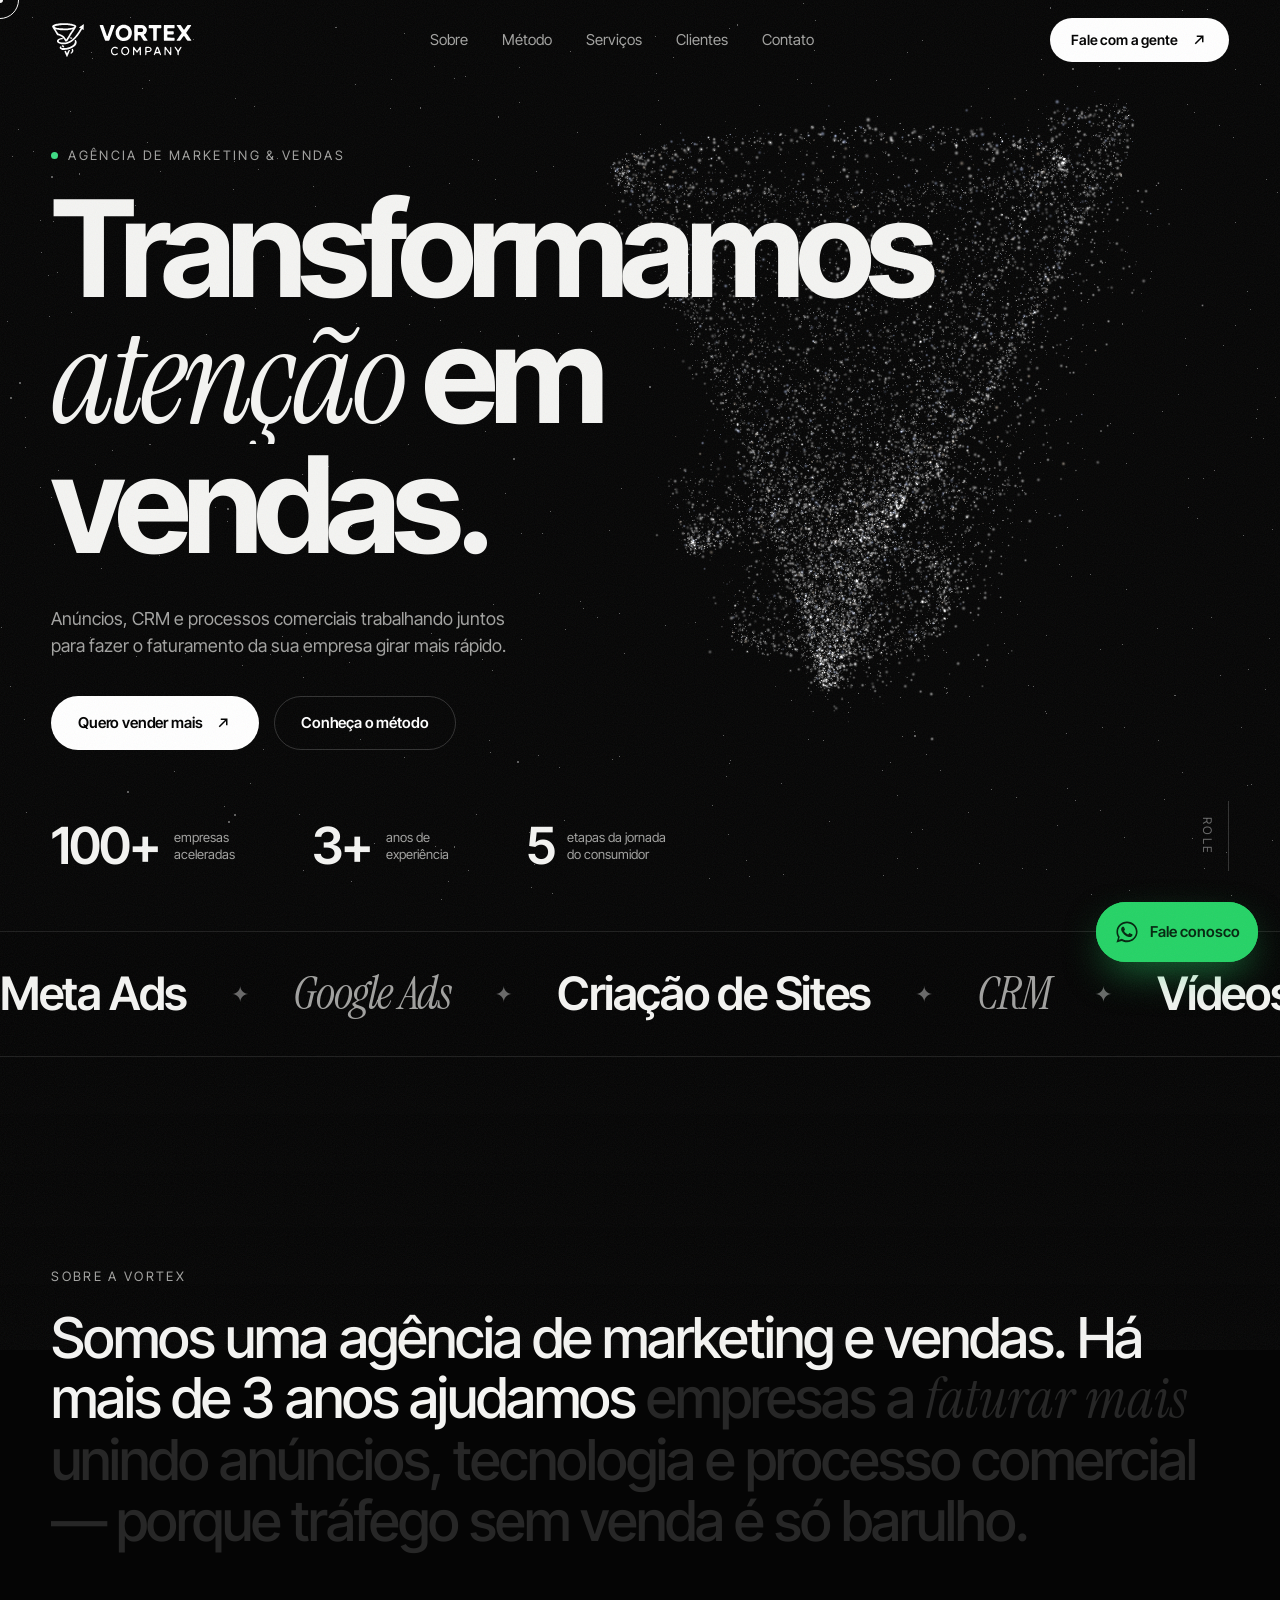
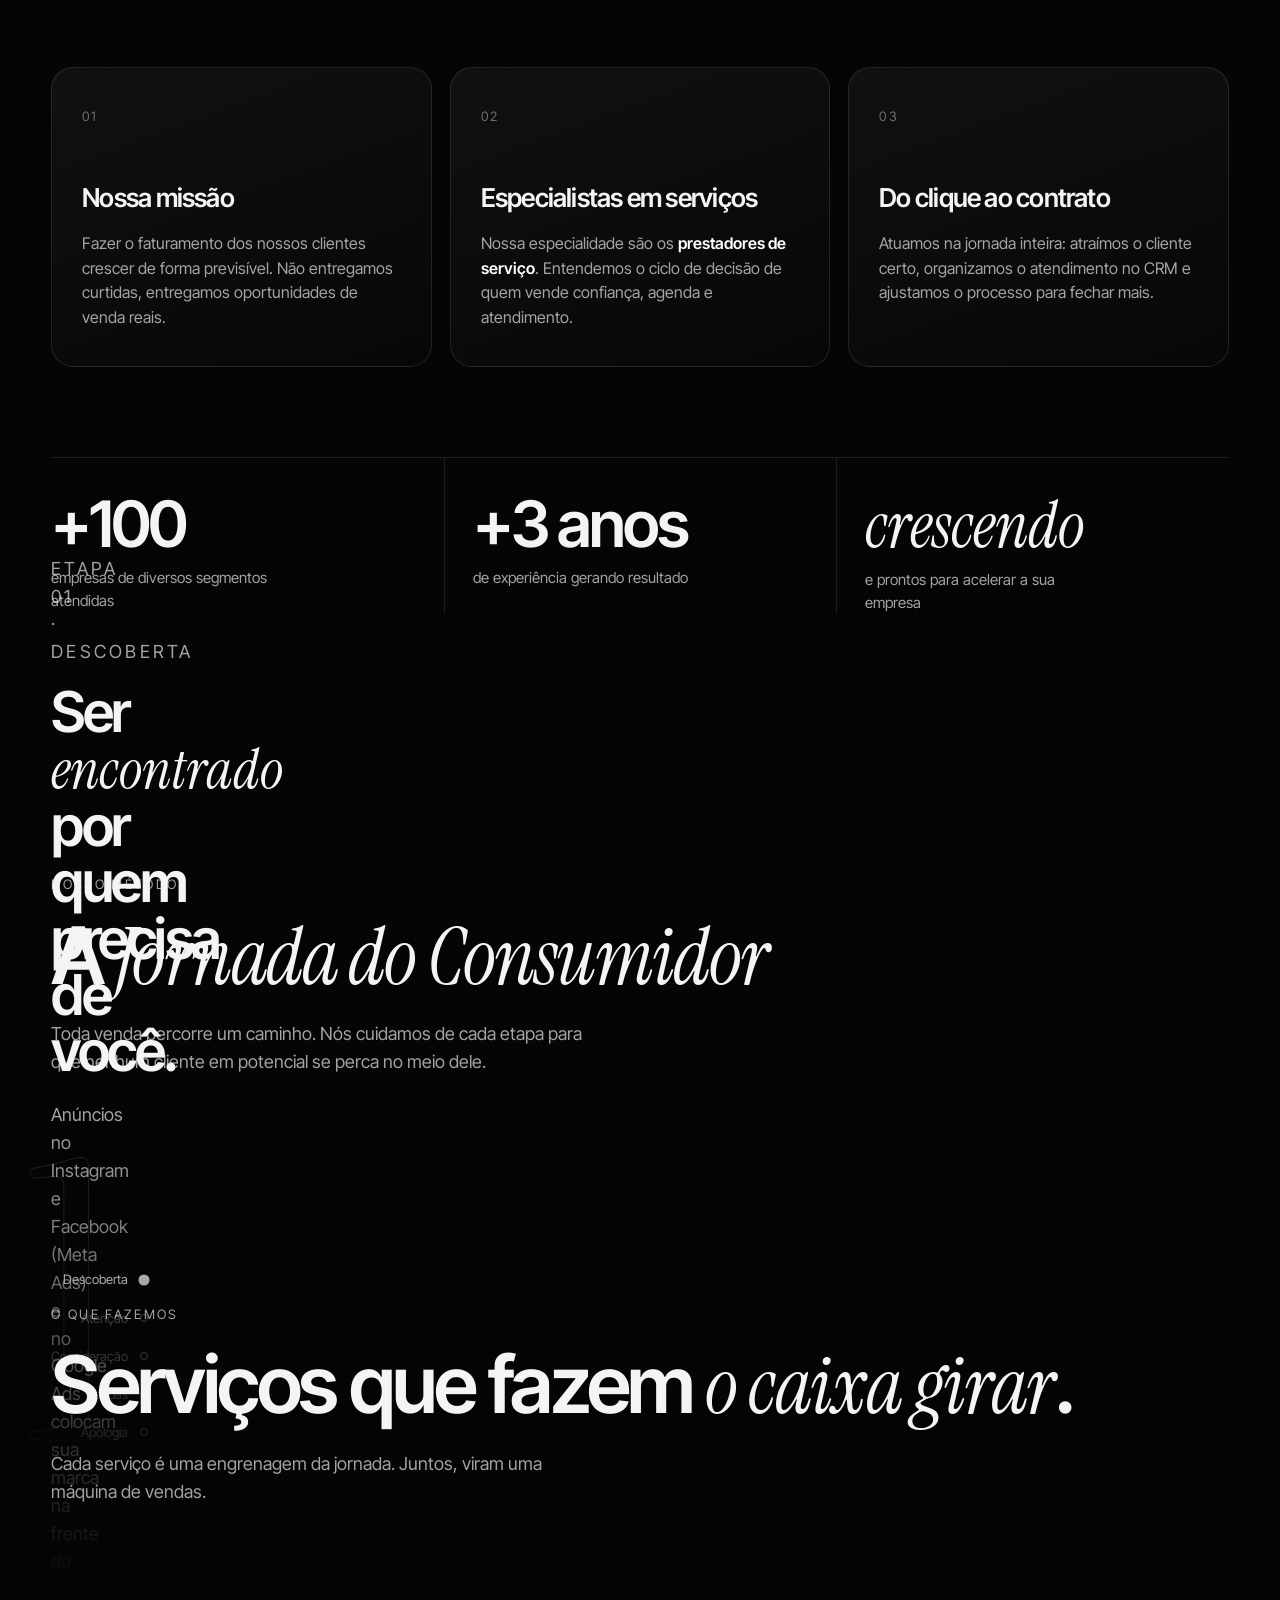
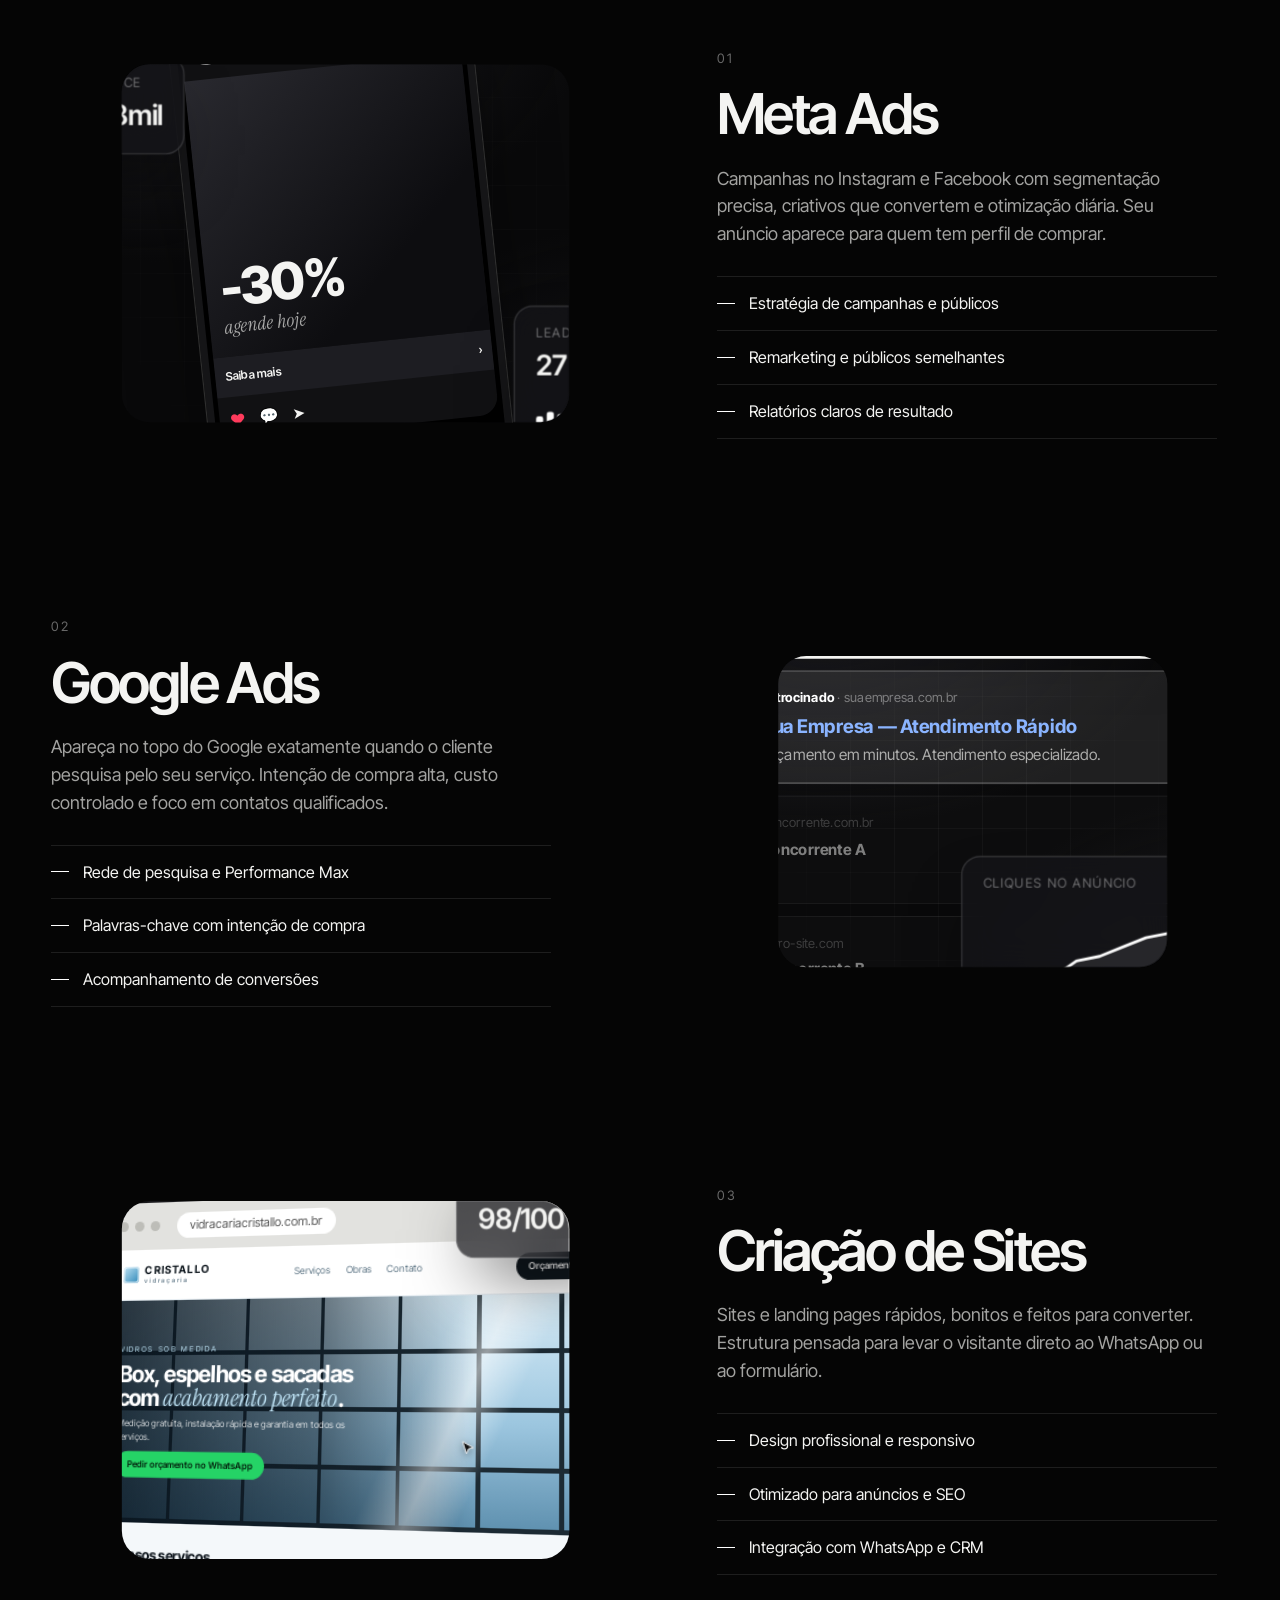
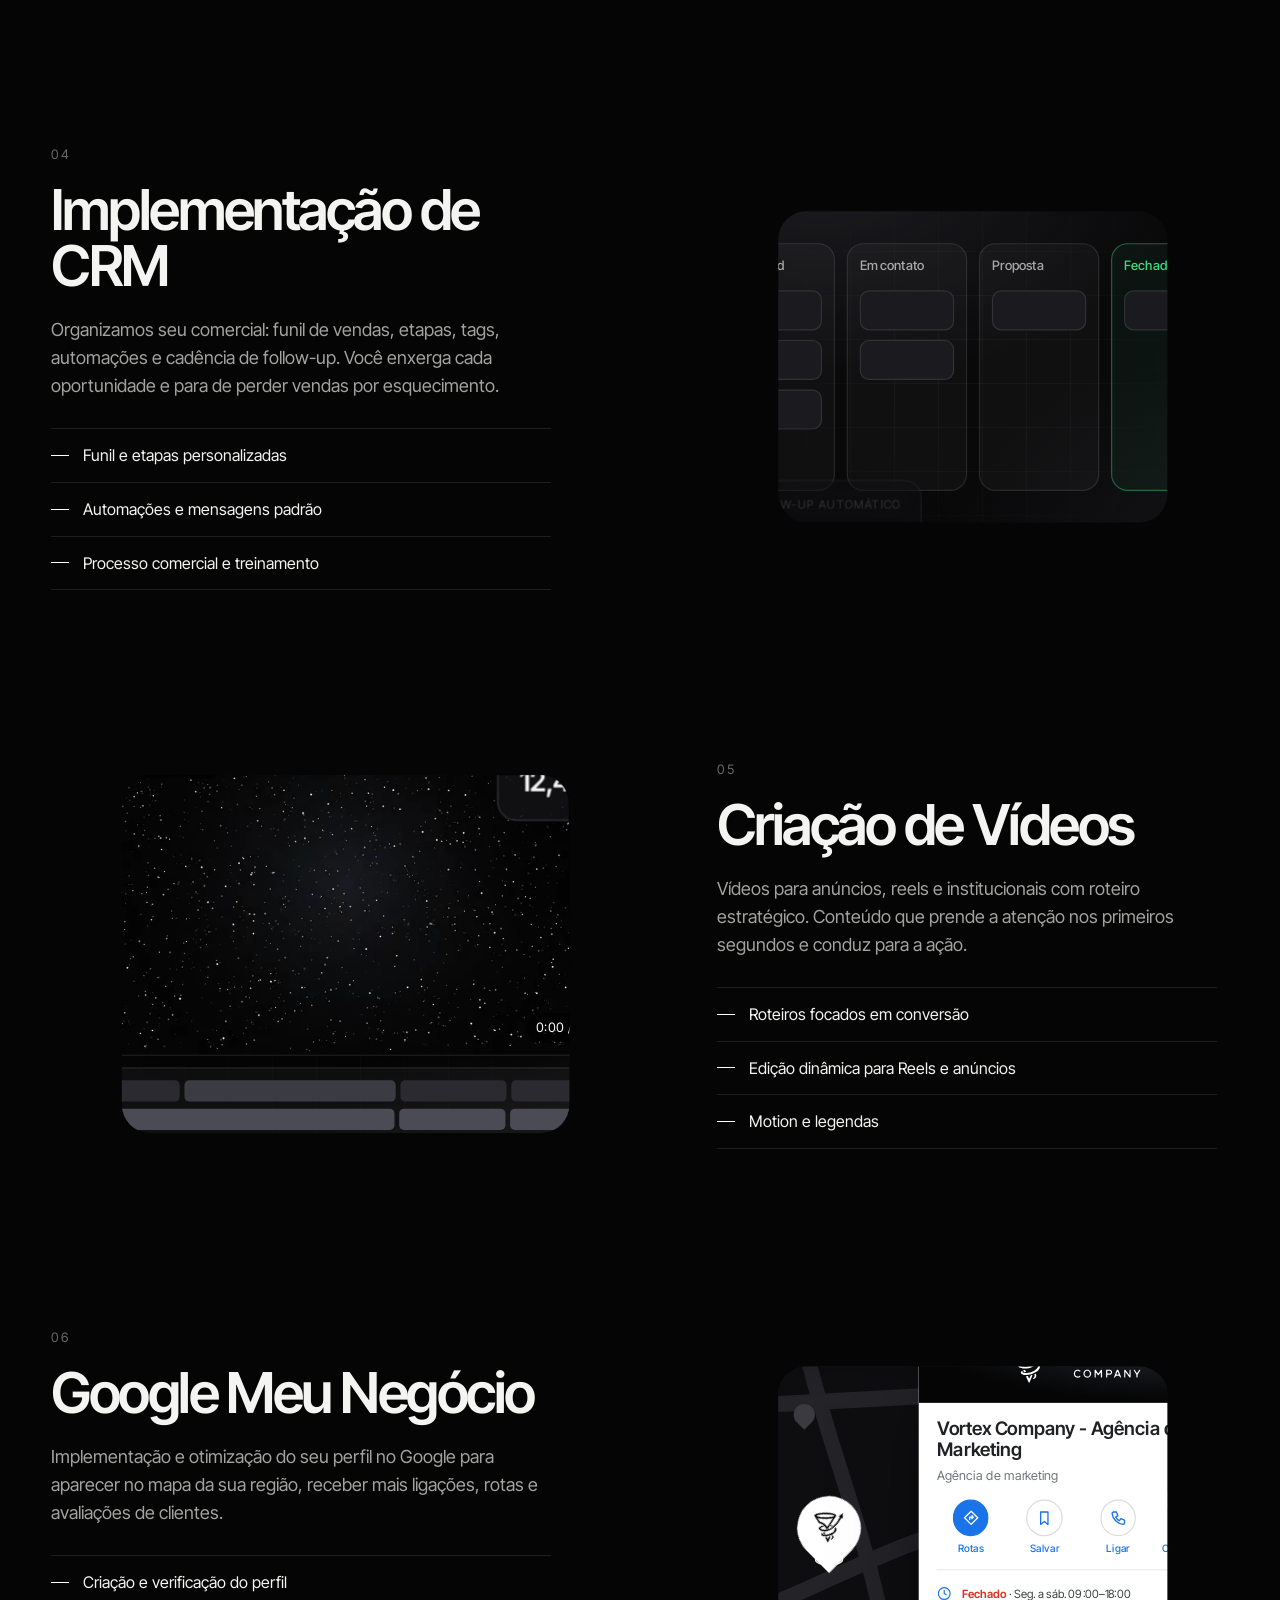
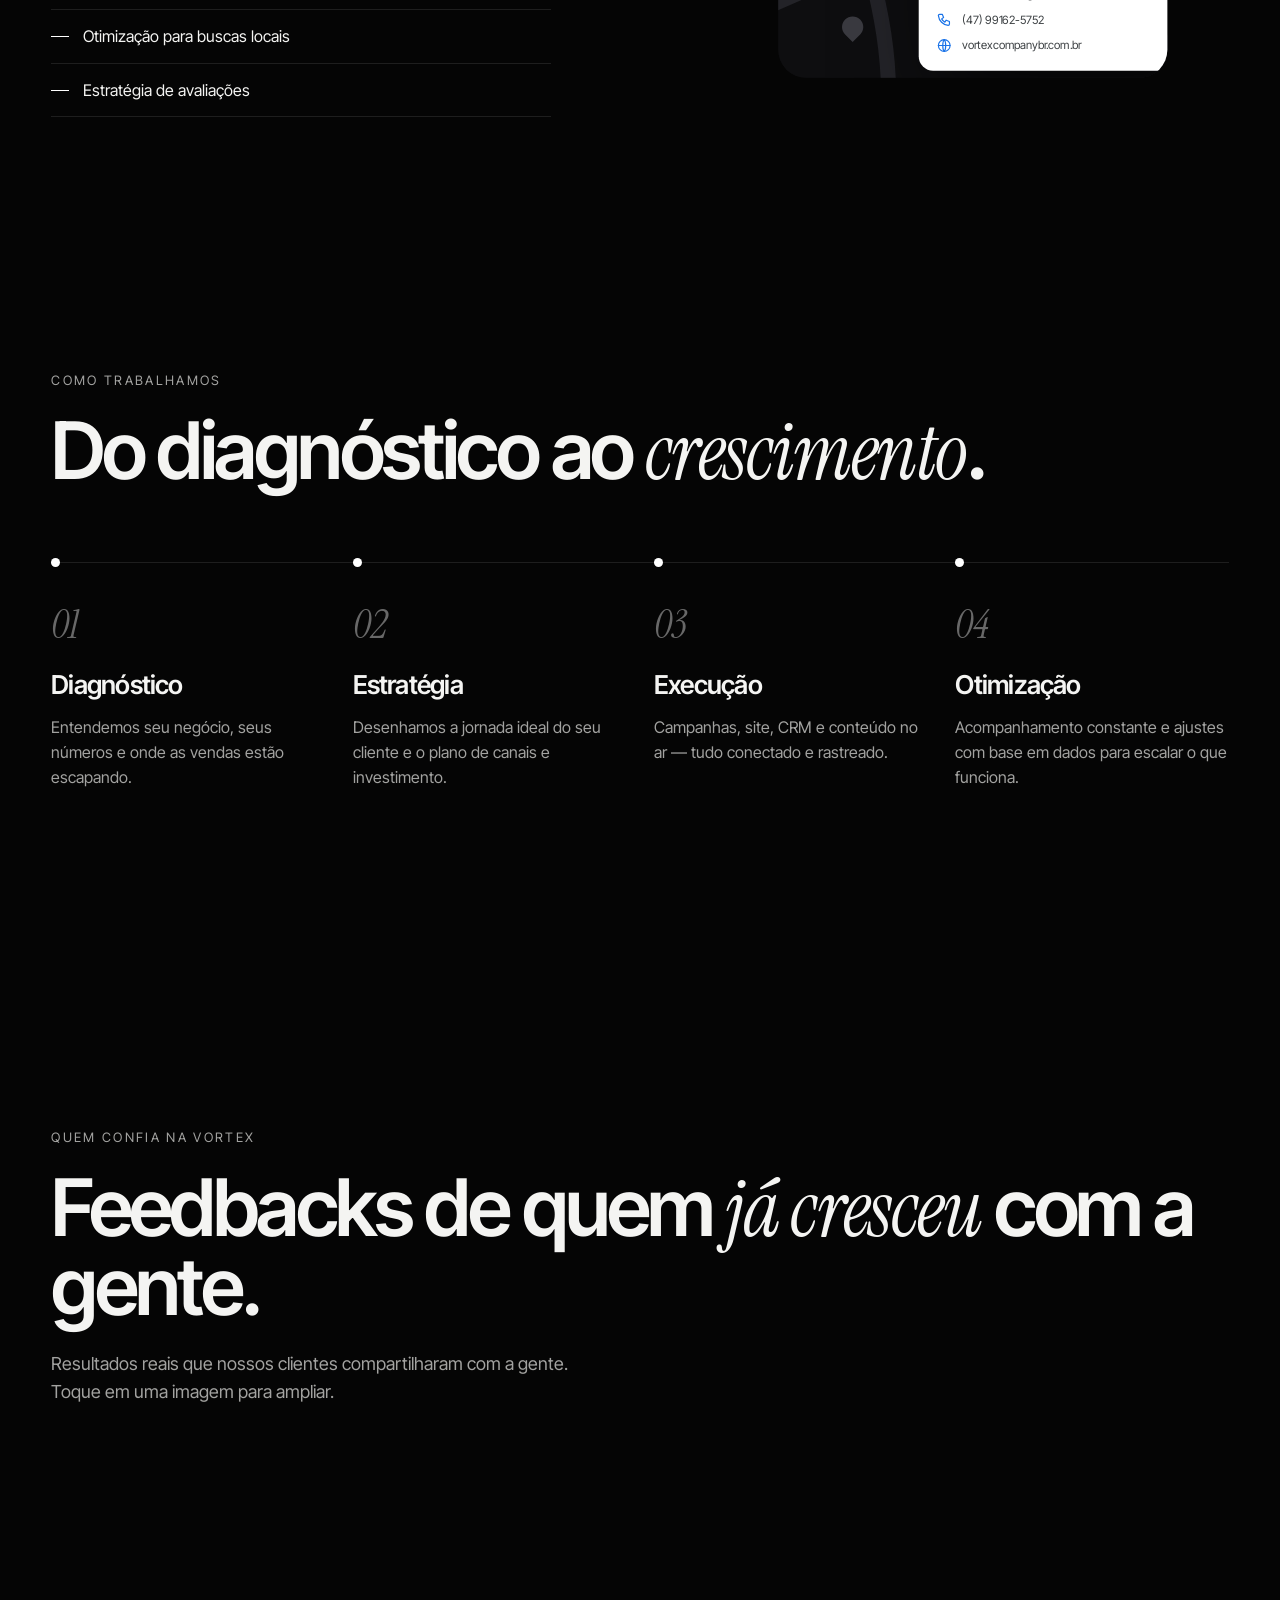
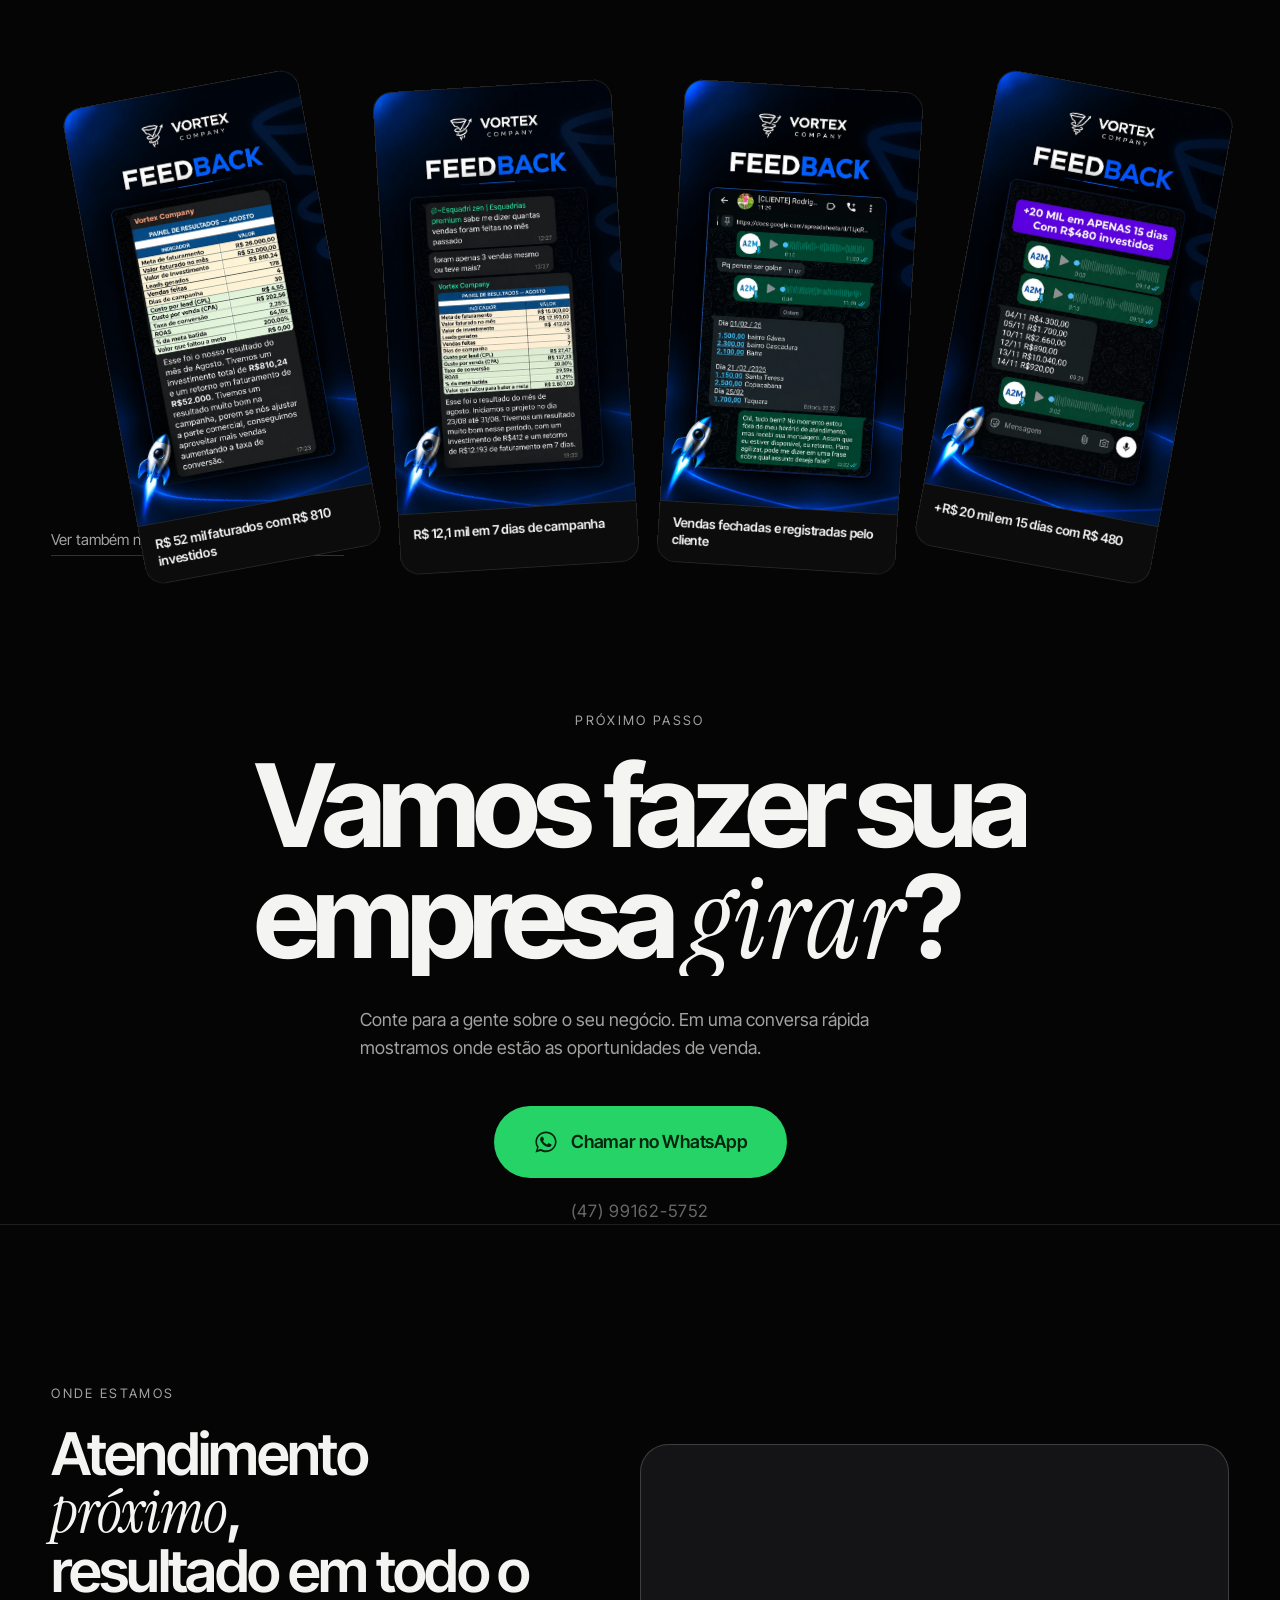
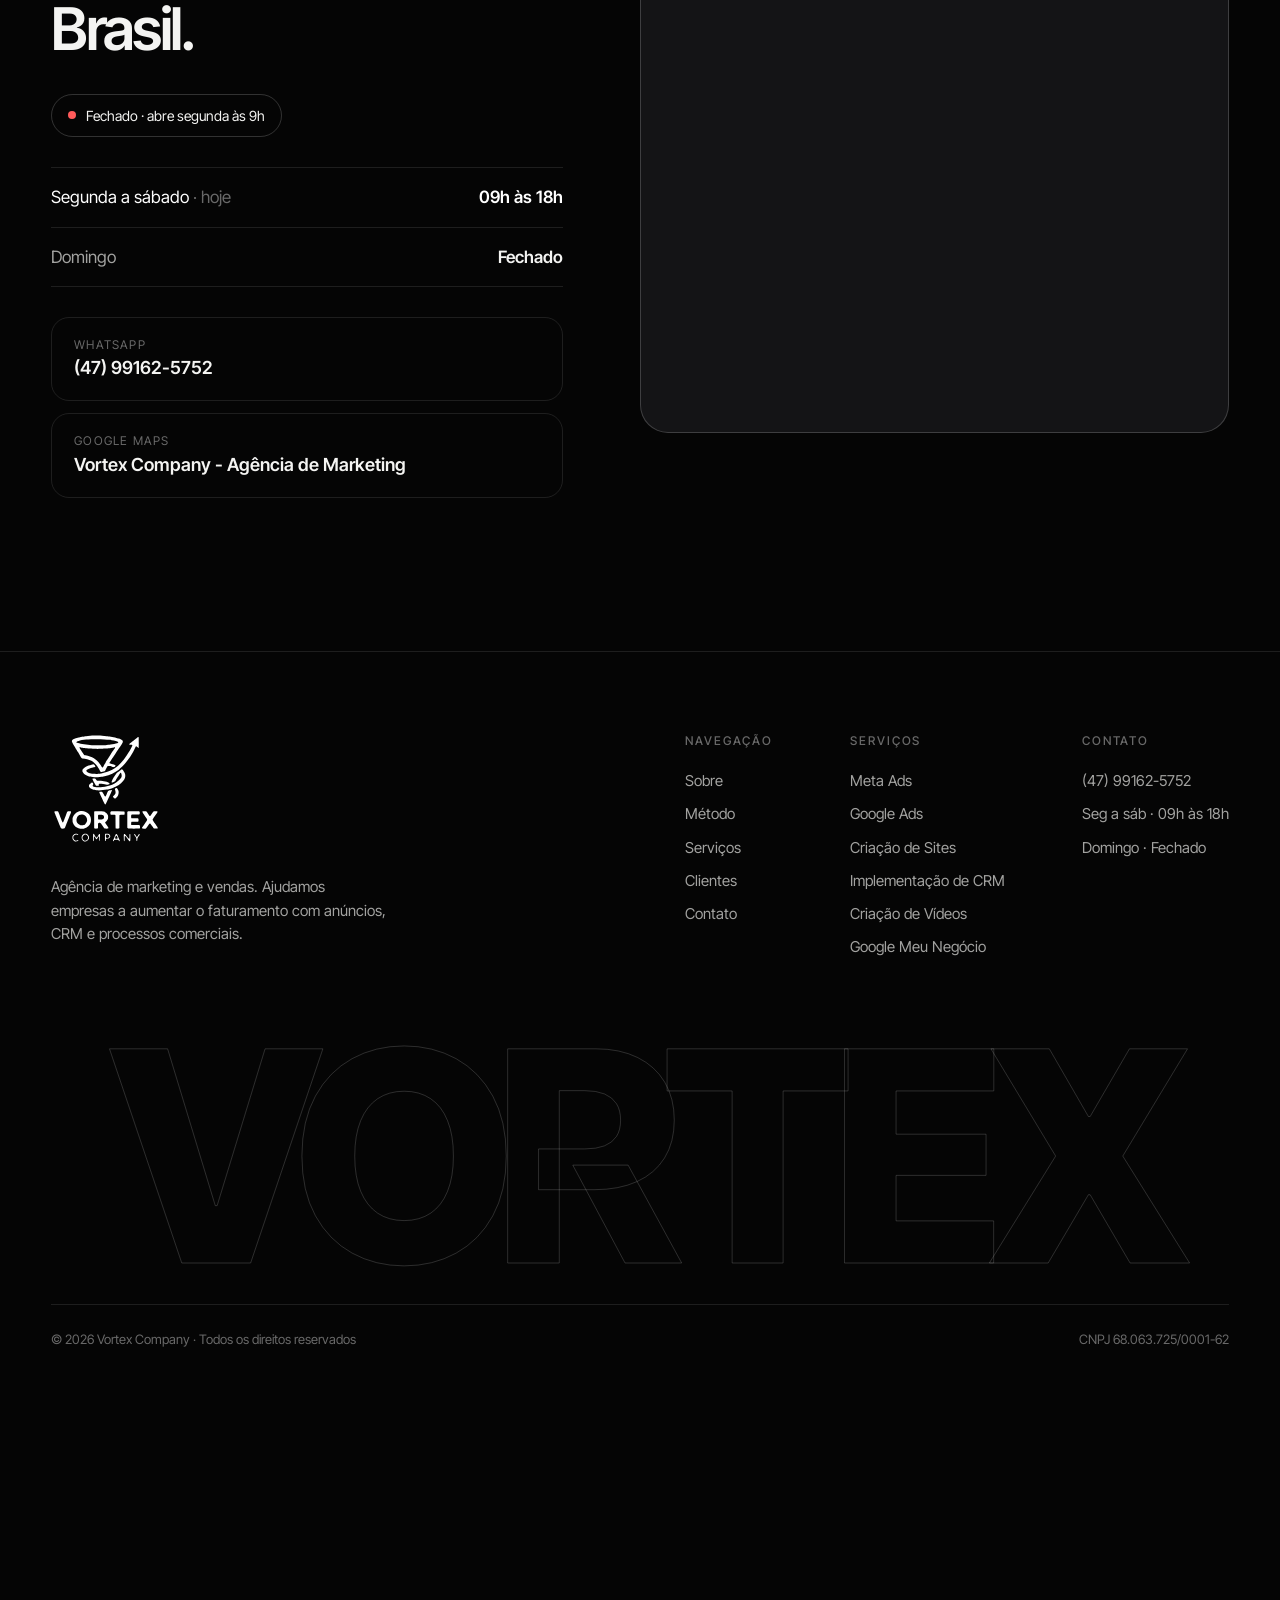
==== public/index.html @ 5799e450 "Site real de vidraçaria, vídeo em motion graphics, perfil do Google e feedbacks - Criação de Sites: " ====
<!doctype html>
<html lang="pt-BR">
<head>
  <meta charset="utf-8">
  <meta name="viewport" content="width=device-width, initial-scale=1, viewport-fit=cover">
  <title>Vortex Company — Agência de Marketing e Vendas</title>
  <meta name="description" content="A Vortex Company é uma agência de marketing e vendas que já ajudou mais de 100 empresas a aumentar o faturamento com Meta Ads, Google Ads, sites, CRM, vídeos e Google Meu Negócio. Especialistas em prestadores de serviço.">
  <meta name="theme-color" content="#050505">
  <link rel="canonical" href="https://vortexcompanybr.com.br/">
  <link rel="icon" type="image/svg+xml" href="assets/favicon.svg">
  <link rel="apple-touch-icon" href="assets/apple-touch-icon.png">

  <meta property="og:type" content="website">
  <meta property="og:locale" content="pt_BR">
  <meta property="og:site_name" content="Vortex Company">
  <meta property="og:title" content="Vortex Company — Agência de Marketing e Vendas">
  <meta property="og:description" content="Transformamos atenção em vendas. Mais de 100 empresas aceleradas com anúncios, CRM e processos comerciais.">
  <meta property="og:url" content="https://vortexcompanybr.com.br/">
  <meta property="og:image" content="https://vortexcompanybr.com.br/assets/og-image.png">
  <meta name="twitter:card" content="summary_large_image">

  <link rel="preconnect" href="https://fonts.googleapis.com">
  <link rel="preconnect" href="https://fonts.gstatic.com" crossorigin>
  <link href="https://fonts.googleapis.com/css2?family=Inter+Tight:wght@300;400;500;600;700;800&family=Instrument+Serif:ital@0;1&display=swap" rel="stylesheet">
  <link rel="stylesheet" href="assets/css/style.css">

  <script type="application/ld+json">
  {
    "@context": "https://schema.org",
    "@type": "MarketingAgency",
    "name": "Vortex Company - Agência de Marketing",
    "url": "https://vortexcompanybr.com.br/",
    "logo": "https://vortexcompanybr.com.br/assets/apple-touch-icon.png",
    "telephone": "+55-47-99162-5752",
    "taxID": "68.063.725/0001-62",
    "hasMap": "https://maps.google.com/?cid=4198462059883251963",
    "openingHoursSpecification": [{
      "@type": "OpeningHoursSpecification",
      "dayOfWeek": ["Monday","Tuesday","Wednesday","Thursday","Friday","Saturday"],
      "opens": "09:00", "closes": "18:00"
    }],
    "areaServed": "BR",
    "description": "Agência de marketing e vendas especializada em prestadores de serviço: Meta Ads, Google Ads, criação de sites, implementação de CRM, vídeos e otimização do Google Meu Negócio."
  }
  </script>
</head>
<body>
  <!-- Preloader -->
  <div class="loader" aria-hidden="true">
    <div class="loader__mark"><span class="logo-mark"></span></div>
    <div class="loader__count"><span id="loaderNum">0</span>%</div>
    <div class="loader__bar"><span></span></div>
  </div>

  <!-- Cena 3D (vórtice de partículas) -->
  <canvas id="vortex-gl" aria-hidden="true"></canvas>
  <div class="grain" aria-hidden="true"></div>
  <div class="cursor" aria-hidden="true"><span class="cursor__dot"></span><span class="cursor__ring"></span></div>

  <!-- Navegação -->
  <header class="nav">
    <a href="#inicio" class="nav__logo" aria-label="Vortex Company — início">
      <span class="logo-mark"></span>
      <span class="logo-word"></span>
    </a>
    <nav class="nav__links" aria-label="Principal">
      <a href="#sobre">Sobre</a>
      <a href="#jornada">Método</a>
      <a href="#servicos">Serviços</a>
      <a href="#depoimentos">Clientes</a>
      <a href="#contato">Contato</a>
    </nav>
    <a class="btn btn--light btn--sm magnetic" data-wa href="#" target="_blank" rel="noopener">
      <span>Fale com a gente</span>
      <svg class="ico" viewBox="0 0 24 24"><path d="M7 17 17 7M9 7h8v8"/></svg>
    </a>
    <button class="nav__burger" aria-label="Abrir menu" aria-expanded="false"><span></span><span></span></button>
  </header>

  <div class="mobile-menu" aria-hidden="true">
    <a href="#sobre">Sobre</a>
    <a href="#jornada">Método</a>
    <a href="#servicos">Serviços</a>
    <a href="#depoimentos">Clientes</a>
    <a href="#contato">Contato</a>
    <a class="btn btn--wa" data-wa href="#" target="_blank" rel="noopener">Chamar no WhatsApp</a>
  </div>

  <main>
    <!-- HERO -->
    <section class="hero" id="inicio">
      <div class="hero__inner container">
        <p class="eyebrow reveal-up"><span class="dot"></span> Agência de marketing &amp; vendas</p>
        <h1 class="hero__title">
          <span class="line"><span>Transformamos</span></span>
          <span class="line"><span><em>atenção</em> em</span></span>
          <span class="line"><span>vendas.</span></span>
        </h1>
        <p class="hero__sub reveal-up">Anúncios, CRM e processos comerciais trabalhando juntos para fazer o faturamento da sua empresa girar mais rápido.</p>
        <div class="hero__cta reveal-up">
          <a class="btn btn--light magnetic" data-wa href="#" target="_blank" rel="noopener">
            <span>Quero vender mais</span>
            <svg class="ico" viewBox="0 0 24 24"><path d="M7 17 17 7M9 7h8v8"/></svg>
          </a>
          <a class="btn btn--ghost magnetic" href="#jornada"><span>Conheça o método</span></a>
        </div>
      </div>
      <div class="hero__stats container">
        <div class="stat reveal-up"><strong><span data-count="100">0</span>+</strong><small>empresas<br>aceleradas</small></div>
        <div class="stat reveal-up"><strong><span data-count="3">0</span>+</strong><small>anos de<br>experiência</small></div>
        <div class="stat reveal-up"><strong>5</strong><small>etapas da jornada<br>do consumidor</small></div>
      </div>
      <a href="#sobre" class="scroll-hint" aria-label="Rolar para baixo"><span></span>Role</a>
    </section>

    <!-- MARQUEE -->
    <div class="marquee" aria-hidden="true">
      <div class="marquee__track">
        <span>Meta Ads</span><i>✦</i><span>Google Ads</span><i>✦</i><span>Criação de Sites</span><i>✦</i><span>CRM</span><i>✦</i><span>Vídeos</span><i>✦</i><span>Google Meu Negócio</span><i>✦</i><span>Processos Comerciais</span><i>✦</i>
        <span>Meta Ads</span><i>✦</i><span>Google Ads</span><i>✦</i><span>Criação de Sites</span><i>✦</i><span>CRM</span><i>✦</i><span>Vídeos</span><i>✦</i><span>Google Meu Negócio</span><i>✦</i><span>Processos Comerciais</span><i>✦</i>
      </div>
    </div>

    <!-- SOBRE -->
    <section class="about" id="sobre">
      <div class="container">
        <p class="eyebrow">Sobre a Vortex</p>
        <h2 class="about__text split-words">
          Somos uma agência de marketing e vendas. Há mais de 3 anos ajudamos empresas a <em>faturar mais</em> unindo anúncios, tecnologia e processo comercial — porque tráfego sem venda é só barulho.
        </h2>

        <div class="about__grid">
          <article class="about__card reveal-up">
            <span class="about__num">01</span>
            <h3>Nossa missão</h3>
            <p>Fazer o faturamento dos nossos clientes crescer de forma previsível. Não entregamos curtidas, entregamos oportunidades de venda reais.</p>
          </article>
          <article class="about__card reveal-up">
            <span class="about__num">02</span>
            <h3>Especialistas em serviços</h3>
            <p>Nossa especialidade são os <strong>prestadores de serviço</strong>. Entendemos o ciclo de decisão de quem vende confiança, agenda e atendimento.</p>
          </article>
          <article class="about__card reveal-up">
            <span class="about__num">03</span>
            <h3>Do clique ao contrato</h3>
            <p>Atuamos na jornada inteira: atraímos o cliente certo, organizamos o atendimento no CRM e ajustamos o processo para fechar mais.</p>
          </article>
        </div>

        <div class="about__bigstats">
          <div class="bigstat reveal-up"><strong>+<span data-count="100">0</span></strong><span>empresas de diversos segmentos atendidas</span></div>
          <div class="bigstat reveal-up"><strong>+<span data-count="3">0</span> anos</strong><span>de experiência gerando resultado</span></div>
          <div class="bigstat reveal-up"><strong><em>crescendo</em></strong><span>e prontos para acelerar a sua empresa</span></div>
        </div>
      </div>
    </section>

    <!-- JORNADA DO CONSUMIDOR (pinada; o vórtice 3D se transforma a cada etapa) -->
    <section class="journey" id="jornada">
      <div class="journey__head container">
        <p class="eyebrow">Nosso método</p>
        <h2 class="section-title">A <em>Jornada do Consumidor</em></h2>
        <p class="section-lead">Toda venda percorre um caminho. Nós cuidamos de cada etapa para que nenhum cliente em potencial se perca no meio dele.</p>
      </div>

      <div class="journey__pin">
        <div class="journey__stage container">
          <div class="journey__steps">
            <article class="jstep is-active" data-step="0">
              <span class="jstep__num">1</span>
              <p class="jstep__kicker">Etapa 01 · Descoberta</p>
              <h3>Ser <em>encontrado</em> por quem precisa de você.</h3>
              <p>Anúncios no Instagram e Facebook (Meta Ads) e no Google Ads colocam sua marca na frente do público certo — no momento em que ele procura ou rola o feed.</p>
              <ul class="tags"><li>Meta Ads</li><li>Google Ads</li><li>Público segmentado</li></ul>
            </article>
            <article class="jstep" data-step="1">
              <span class="jstep__num">2</span>
              <p class="jstep__kicker">Etapa 02 · Atenção</p>
              <h3>Prender o olhar em <em>segundos</em>.</h3>
              <p>Criativos, vídeos e mensagens que param o scroll. Comunicação pensada para o seu cliente ideal sentir: “isso é para mim”.</p>
              <ul class="tags"><li>Criativos</li><li>Vídeos</li><li>Copy</li></ul>
            </article>
            <article class="jstep" data-step="2">
              <span class="jstep__num">3</span>
              <p class="jstep__kicker">Etapa 03 · Consideração</p>
              <h3>Gerar <em>confiança</em> antes do contato.</h3>
              <p>Site profissional, Google Meu Negócio otimizado e avaliações reais. Quando o cliente pesquisa, encontra uma empresa sólida.</p>
              <ul class="tags"><li>Sites</li><li>Google Meu Negócio</li><li>Prova social</li></ul>
            </article>
            <article class="jstep" data-step="3">
              <span class="jstep__num">4</span>
              <p class="jstep__kicker">Etapa 04 · Vendas</p>
              <h3>Transformar contatos em <em>contratos</em>.</h3>
              <p>Implementação de CRM e processo comercial: cada lead registrado, acompanhado e com follow-up. Menos oportunidades perdidas, mais fechamentos.</p>
              <ul class="tags"><li>CRM</li><li>Funil de vendas</li><li>Processo comercial</li></ul>
            </article>
            <article class="jstep" data-step="4">
              <span class="jstep__num">5</span>
              <p class="jstep__kicker">Etapa 05 · Apologia</p>
              <h3>Clientes que <em>indicam</em> você.</h3>
              <p>Pós-venda, avaliações e relacionamento que transformam clientes satisfeitos em fãs da marca — o canal de vendas mais barato que existe.</p>
              <ul class="tags"><li>Pós-venda</li><li>Avaliações</li><li>Indicações</li></ul>
            </article>
          </div>
          <ol class="journey__progress" aria-hidden="true">
            <li class="is-active"><span>Descoberta</span></li>
            <li><span>Atenção</span></li>
            <li><span>Consideração</span></li>
            <li><span>Vendas</span></li>
            <li><span>Apologia</span></li>
          </ol>
        </div>
      </div>
    </section>

    <!-- SERVIÇOS -->
    <section class="services" id="servicos">
      <div class="container services__head">
        <p class="eyebrow">O que fazemos</p>
        <h2 class="section-title">Serviços que fazem <em>o caixa girar</em>.</h2>
        <p class="section-lead">Cada serviço é uma engrenagem da jornada. Juntos, viram uma máquina de vendas.</p>
      </div>

      <div class="services__list container">

        <!-- Meta Ads -->
        <article class="svc" data-svc="meta">
          <div class="svc__visual">
            <div class="vis vis--meta">
              <div class="phone">
                <div class="phone__notch"></div>
                <div class="post">
                  <div class="post__head"><span class="avatar"><span class="logo-mark"></span></span><div><b>Sua Empresa</b><small>Patrocinado</small></div></div>
                  <div class="post__media"><div class="post__shine"></div><span class="post__big">-30%</span><span class="post__small">agende hoje</span></div>
                  <div class="post__cta">Saiba mais <span>›</span></div>
                  <div class="post__actions"><span class="heart">♥</span><span>💬</span><span>➤</span></div>
                </div>
                <div class="hearts"></div>
              </div>
              <div class="float-card float-card--a"><small>Alcance</small><b>+<span class="tick" data-to="48">0</span>mil</b></div>
              <div class="float-card float-card--b"><small>Leads hoje</small><b class="tick-live">27</b><div class="mini-bars"><i></i><i></i><i></i><i></i><i></i><i></i><i></i></div></div>
            </div>
          </div>
          <div class="svc__body">
            <span class="svc__idx">01</span>
            <h3>Meta Ads</h3>
            <p>Campanhas no Instagram e Facebook com segmentação precisa, criativos que convertem e otimização diária. Seu anúncio aparece para quem tem perfil de comprar.</p>
            <ul><li>Estratégia de campanhas e públicos</li><li>Remarketing e públicos semelhantes</li><li>Relatórios claros de resultado</li></ul>
          </div>
        </article>

        <!-- Google Ads -->
        <article class="svc" data-svc="google">
          <div class="svc__visual">
            <div class="vis vis--google">
              <div class="gsearch">
                <div class="gsearch__bar"><svg viewBox="0 0 24 24"><circle cx="11" cy="11" r="7"/><path d="m20 20-4-4"/></svg><span class="typed" data-text="empresa de confiança perto de mim"></span><i class="caret"></i></div>
                <div class="gresult gresult--ad"><small><b>Patrocinado</b> · suaempresa.com.br</small><b>Sua Empresa — Atendimento Rápido</b><span>Orçamento em minutos. Atendimento especializado.</span></div>
                <div class="gresult"><small>concorrente.com.br</small><b>Concorrente A</b><span>—</span></div>
                <div class="gresult"><small>outro-site.com</small><b>Concorrente B</b><span>—</span></div>
              </div>
              <div class="float-card float-card--chart">
                <small>Cliques no anúncio</small>
                <svg viewBox="0 0 200 80" class="spark"><path class="spark__area" d="M0 70 L20 66 L40 62 L60 64 L80 50 L100 46 L120 38 L140 30 L160 26 L180 14 L200 8 L200 80 L0 80Z"/><path class="spark__line" d="M0 70 L20 66 L40 62 L60 64 L80 50 L100 46 L120 38 L140 30 L160 26 L180 14 L200 8"/></svg>
              </div>
            </div>
          </div>
          <div class="svc__body">
            <span class="svc__idx">02</span>
            <h3>Google Ads</h3>
            <p>Apareça no topo do Google exatamente quando o cliente pesquisa pelo seu serviço. Intenção de compra alta, custo controlado e foco em contatos qualificados.</p>
            <ul><li>Rede de pesquisa e Performance Max</li><li>Palavras-chave com intenção de compra</li><li>Acompanhamento de conversões</li></ul>
          </div>
        </article>

        <!-- Sites -->
        <article class="svc" data-svc="site">
          <div class="svc__visual">
            <div class="vis vis--site">
              <div class="browser">
                <div class="browser__bar"><i></i><i></i><i></i><span>vidracariacristallo.com.br</span></div>
                <div class="vsite" aria-hidden="true">
                  <div class="vsite__scroll">
                    <header class="vs-nav">
                      <b class="vs-logo"><i></i><span>CRISTALLO<small>vidraçaria</small></span></b>
                      <nav><span>Serviços</span><span>Obras</span><span>Contato</span></nav>
                      <span class="vs-btn">Orçamento</span>
                    </header>
                    <section class="vs-hero">
                      <div class="vs-hero__glass"></div>
                      <div class="vs-hero__text">
                        <small>Vidros sob medida</small>
                        <h4>Box, espelhos e sacadas com <em>acabamento perfeito</em>.</h4>
                        <p>Medição gratuita, instalação rápida e garantia em todos os serviços.</p>
                        <span class="vs-btn vs-btn--wa">Pedir orçamento no WhatsApp</span>
                      </div>
                    </section>
                    <section class="vs-services">
                      <h5>Nossos serviços</h5>
                      <div class="vs-grid">
                        <div class="vs-card"><span class="vs-ill vs-ill--box"></span><b>Box para banheiro</b><small>Temperado 8 mm</small></div>
                        <div class="vs-card"><span class="vs-ill vs-ill--mirror"></span><b>Espelhos</b><small>Decorativos e lapidados</small></div>
                        <div class="vs-card"><span class="vs-ill vs-ill--rail"></span><b>Sacadas</b><small>Guarda-corpo em vidro</small></div>
                        <div class="vs-card"><span class="vs-ill vs-ill--window"></span><b>Esquadrias</b><small>Janelas e portas</small></div>
                      </div>
                    </section>
                    <section class="vs-strip"><span>Orçamento em 24h</span><span>Vidro certificado</span><span>Garantia de instalação</span></section>
                    <section class="vs-cta"><b>Seu projeto em vidro começa com uma conversa.</b><span class="vs-btn vs-btn--wa">Falar no WhatsApp</span></section>
                  </div>
                  <span class="vs-cursor"></span>
                </div>
              </div>
              <div class="float-card float-card--speed"><small>Velocidade</small><b><span class="tick" data-to="98">0</span>/100</b><div class="ring"><svg viewBox="0 0 36 36"><circle cx="18" cy="18" r="15"/><circle class="ring__val" cx="18" cy="18" r="15"/></svg></div></div>
            </div>
          </div>
          <div class="svc__body">
            <span class="svc__idx">03</span>
            <h3>Criação de Sites</h3>
            <p>Sites e landing pages rápidos, bonitos e feitos para converter. Estrutura pensada para levar o visitante direto ao WhatsApp ou ao formulário.</p>
            <ul><li>Design profissional e responsivo</li><li>Otimizado para anúncios e SEO</li><li>Integração com WhatsApp e CRM</li></ul>
          </div>
        </article>

        <!-- CRM -->
        <article class="svc" data-svc="crm">
          <div class="svc__visual">
            <div class="vis vis--crm">
              <div class="kanban">
                <div class="kcol"><h5>Novo lead</h5><div class="kcard"></div><div class="kcard"></div><div class="kcard"></div></div>
                <div class="kcol"><h5>Em contato</h5><div class="kcard"></div><div class="kcard"></div></div>
                <div class="kcol"><h5>Proposta</h5><div class="kcard"></div></div>
                <div class="kcol kcol--won"><h5>Fechado ✓</h5><div class="kcard"></div></div>
                <div class="kcard kcard--moving"><b>Novo cliente</b><small>R$ ••••</small></div>
              </div>
              <div class="float-card float-card--crm"><small>Follow-up automático</small><b>Enviado ✓</b></div>
            </div>
          </div>
          <div class="svc__body">
            <span class="svc__idx">04</span>
            <h3>Implementação de CRM</h3>
            <p>Organizamos seu comercial: funil de vendas, etapas, tags, automações e cadência de follow-up. Você enxerga cada oportunidade e para de perder vendas por esquecimento.</p>
            <ul><li>Funil e etapas personalizadas</li><li>Automações e mensagens padrão</li><li>Processo comercial e treinamento</li></ul>
          </div>
        </article>

        <!-- Vídeos -->
        <article class="svc" data-svc="video">
          <div class="svc__visual">
            <div class="vis vis--video">
              <div class="player">
                <div class="player__screen">
                  <video class="player__video" poster="assets/video/vortex-motion-poster.jpg" muted loop playsinline preload="metadata" aria-label="Vídeo em motion graphics da Vortex Company"><source src="assets/video/vortex-motion.mp4" type="video/mp4"><source src="assets/video/vortex-motion.webm" type="video/webm"></video>
                  <span class="rec">● Motion graphics</span>
                  <span class="player__time"><span class="player__cur">0:00</span> / 0:10</span>
                </div>
                <div class="timeline">
                  <div class="timeline__track t1"><i></i><i></i><i></i><i></i></div>
                  <div class="timeline__track t2"><i></i><i></i><i></i></div>
                  <div class="timeline__wave"></div>
                  <div class="playhead"></div>
                </div>
              </div>
              <div class="float-card float-card--views"><small>Visualizações</small><b><span class="tick" data-to="12">0</span>,4 mil</b></div>
            </div>
          </div>
          <div class="svc__body">
            <span class="svc__idx">05</span>
            <h3>Criação de Vídeos</h3>
            <p>Vídeos para anúncios, reels e institucionais com roteiro estratégico. Conteúdo que prende a atenção nos primeiros segundos e conduz para a ação.</p>
            <ul><li>Roteiros focados em conversão</li><li>Edição dinâmica para Reels e anúncios</li><li>Motion e legendas</li></ul>
          </div>
        </article>

        <!-- Google Meu Negócio -->
        <article class="svc" data-svc="gmb">
          <div class="svc__visual">
            <div class="vis vis--gmb">
              <div class="map">
                <svg class="map__roads" viewBox="0 0 400 300" preserveAspectRatio="none"><path d="M0 220 C120 200 160 120 400 140"/><path d="M80 0 C100 120 160 200 140 300"/><path d="M260 0 C250 100 300 200 380 300"/><path d="M0 80 L400 60"/></svg>
                <span class="pin pin--ghost" style="left:22%;top:30%"></span>
                <span class="pin pin--ghost" style="left:72%;top:64%"></span>
                <span class="pin pin--ghost" style="left:30%;top:74%"></span>
                <span class="pin pin--main"><span class="logo-mark"></span></span>
                <span class="pulse"></span>
              </div>
              <div class="gchip"><svg viewBox="0 0 24 24"><circle cx="11" cy="11" r="7"/><path d="m20 20-4-4"/></svg>agência de marketing perto de mim</div>
              <a class="gbp" href="https://maps.google.com/?cid=4198462059883251963" target="_blank" rel="noopener" aria-label="Abrir o perfil da Vortex Company no Google Maps">
                <div class="gbp__cover"><span class="logo-mark"></span><span class="logo-word"></span></div>
                <div class="gbp__body">
                  <b class="gbp__name">Vortex Company - Agência de Marketing</b>
                  <span class="gbp__cat">Agência de marketing</span>
                  <div class="gbp__actions">
                    <span><i><svg viewBox="0 0 24 24"><path d="M12 3 21 12l-9 9-9-9z"/><path d="M10 14v-3h5l-2-2m2 2-2 2"/></svg></i>Rotas</span>
                    <span><i><svg viewBox="0 0 24 24"><path d="M7 4h10v17l-5-4-5 4z"/></svg></i>Salvar</span>
                    <span><i><svg viewBox="0 0 24 24"><path d="M5 4h4l2 5-3 2a11 11 0 0 0 5 5l2-3 5 2v4a2 2 0 0 1-2 2A17 17 0 0 1 3 6a2 2 0 0 1 2-2"/></svg></i>Ligar</span>
                    <span><i><svg viewBox="0 0 24 24"><circle cx="18" cy="5" r="2.5"/><circle cx="6" cy="12" r="2.5"/><circle cx="18" cy="19" r="2.5"/><path d="m8.2 10.8 7.6-4.4M8.2 13.2l7.6 4.4"/></svg></i>Compartilhar</span>
                  </div>
                  <ul class="gbp__info">
                    <li><svg viewBox="0 0 24 24"><circle cx="12" cy="12" r="9"/><path d="M12 7v5l3 2"/></svg><span><b class="gbp__status" id="gbpStatus">Aberto</b> · Seg. a sáb. 09:00–18:00</span></li>
                    <li><svg viewBox="0 0 24 24"><path d="M5 4h4l2 5-3 2a11 11 0 0 0 5 5l2-3 5 2v4a2 2 0 0 1-2 2A17 17 0 0 1 3 6a2 2 0 0 1 2-2"/></svg><span>(47) 99162-5752</span></li>
                    <li><svg viewBox="0 0 24 24"><circle cx="12" cy="12" r="9"/><path d="M3 12h18M12 3c3 3 3 15 0 18M12 3c-3 3-3 15 0 18"/></svg><span>vortexcompanybr.com.br</span></li>
                  </ul>
                </div>
              </a>
            </div>
          </div>
          <div class="svc__body">
            <span class="svc__idx">06</span>
            <h3>Google Meu Negócio</h3>
            <p>Implementação e otimização do seu perfil no Google para aparecer no mapa da sua região, receber mais ligações, rotas e avaliações de clientes.</p>
            <ul><li>Criação e verificação do perfil</li><li>Otimização para buscas locais</li><li>Estratégia de avaliações</li></ul>
          </div>
        </article>
      </div>
    </section>

    <!-- COMO TRABALHAMOS -->
    <section class="process">
      <div class="container">
        <p class="eyebrow">Como trabalhamos</p>
        <h2 class="section-title">Do diagnóstico ao <em>crescimento</em>.</h2>
        <div class="process__line"><span></span></div>
        <div class="process__grid">
          <div class="pstep reveal-up"><b>01</b><h4>Diagnóstico</h4><p>Entendemos seu negócio, seus números e onde as vendas estão escapando.</p></div>
          <div class="pstep reveal-up"><b>02</b><h4>Estratégia</h4><p>Desenhamos a jornada ideal do seu cliente e o plano de canais e investimento.</p></div>
          <div class="pstep reveal-up"><b>03</b><h4>Execução</h4><p>Campanhas, site, CRM e conteúdo no ar — tudo conectado e rastreado.</p></div>
          <div class="pstep reveal-up"><b>04</b><h4>Otimização</h4><p>Acompanhamento constante e ajustes com base em dados para escalar o que funciona.</p></div>
        </div>
      </div>
    </section>

    <!-- DEPOIMENTOS -->
    <section class="testimonials" id="depoimentos">
      <div class="container">
        <p class="eyebrow">Quem confia na Vortex</p>
        <h2 class="section-title">Feedbacks de quem <em>já cresceu</em> com a gente.</h2>
        <p class="section-lead">Resultados reais que nossos clientes compartilharam com a gente. Toque em uma imagem para ampliar.</p>

        <!-- Depoimentos em texto: preenchidos por assets/js/data.js -->
        <div class="reviews" id="reviews" hidden></div>

        <!-- Galeria de feedbacks (prints de clientes): preenchida por assets/js/data.js -->
        <div class="fb" id="feedbacks" hidden>
          <div class="fb__track" id="feedbacksGrid"></div>
          <div class="fb__dots" id="fbDots" aria-hidden="true"></div>
        </div>

        <a class="fb__google" href="https://maps.google.com/?cid=4198462059883251963" target="_blank" rel="noopener">Ver também nossas avaliações no Google <svg class="ico" viewBox="0 0 24 24"><path d="M7 17 17 7M9 7h8v8"/></svg></a>
      </div>
    </section>

    <!-- Visualizador de feedbacks -->
    <div class="lightbox" id="lightbox" hidden role="dialog" aria-modal="true" aria-label="Feedback ampliado">
      <button class="lightbox__close" aria-label="Fechar">×</button>
      <button class="lightbox__nav lightbox__nav--prev" aria-label="Anterior">‹</button>
      <figure class="lightbox__fig"><img alt=""><figcaption></figcaption></figure>
      <button class="lightbox__nav lightbox__nav--next" aria-label="Próximo">›</button>
    </div>

    <!-- CTA -->
    <section class="cta">
      <div class="container cta__inner">
        <p class="eyebrow">Próximo passo</p>
        <h2 class="cta__title"><span class="line"><span>Vamos fazer sua</span></span><span class="line"><span>empresa <em>girar</em>?</span></span></h2>
        <p class="section-lead">Conte para a gente sobre o seu negócio. Em uma conversa rápida mostramos onde estão as oportunidades de venda.</p>
        <a class="btn btn--wa btn--xl magnetic" data-wa href="#" target="_blank" rel="noopener">
          <svg class="wa-ico" viewBox="0 0 32 32" aria-hidden="true"><path d="M16 3C8.8 3 3 8.7 3 15.8c0 2.5.7 4.9 2 6.9L3 29l6.5-2c1.9 1 4.1 1.6 6.5 1.6 7.2 0 13-5.7 13-12.8S23.2 3 16 3zm0 23.3c-2.1 0-4.1-.6-5.8-1.7l-.4-.2-3.9 1.2 1.2-3.7-.3-.4c-1.2-1.8-1.8-3.8-1.8-5.9C5 10 9.9 5.2 16 5.2S27 10 27 15.9s-4.9 10.4-11 10.4zm6-7.8c-.3-.2-2-1-2.3-1.1-.3-.1-.5-.2-.8.2-.2.3-.9 1.1-1.1 1.3-.2.2-.4.2-.7.1-.3-.2-1.4-.5-2.7-1.7-1-.9-1.7-2-1.9-2.3-.2-.3 0-.5.1-.7l.5-.6c.2-.2.2-.3.3-.6.1-.2.1-.4 0-.6l-1-2.5c-.3-.7-.6-.6-.8-.6h-.7c-.2 0-.6.1-.9.4-.3.3-1.2 1.2-1.2 2.9s1.2 3.4 1.4 3.6c.2.2 2.4 3.7 5.9 5.1 2.9 1.1 3.5.9 4.1.8.6-.1 2-.8 2.3-1.6.3-.8.3-1.5.2-1.6-.1-.3-.4-.4-.7-.5z"/></svg>
          <span>Chamar no WhatsApp</span>
        </a>
        <p class="cta__phone">(47) 99162-5752</p>
      </div>
    </section>

    <!-- LOCALIZAÇÃO -->
    <section class="location" id="contato">
      <div class="container location__grid">
        <div class="location__info">
          <p class="eyebrow">Onde estamos</p>
          <h2 class="section-title">Atendimento <em>próximo</em>,<br>resultado em todo o Brasil.</h2>

          <div class="status" id="openStatus"><span class="status__dot"></span><span class="status__text">Verificando horário…</span></div>

          <dl class="hours">
            <div><dt>Segunda a sábado</dt><dd>09h às 18h</dd></div>
            <div><dt>Domingo</dt><dd>Fechado</dd></div>
          </dl>

          <div class="contact-list">
            <a data-wa href="#" target="_blank" rel="noopener"><small>WhatsApp</small><b>(47) 99162-5752</b></a>
            <a href="https://maps.google.com/?cid=4198462059883251963" target="_blank" rel="noopener"><small>Google Maps</small><b>Vortex Company - Agência de Marketing</b></a>
          </div>
        </div>
        <div class="location__map reveal-up">
          <iframe title="Mapa — Vortex Company" src="https://www.google.com/maps/embed?pb=!1m18!1m12!1m3!1d228988.5698038319!2d-48.962909350000004!3d-26.26340285!2m3!1f0!2f0!3f0!3m2!1i1024!2i768!4f13.1!3m3!1m2!1s0x439937723a6a7895%3A0x3a43eeffc24bc8fb!2sVortex%20Company%20-%20Ag%C3%AAncia%20de%20Marketing!5e0!3m2!1spt-BR!2sbr!4v1792790711624!5m2!1spt-BR!2sbr" loading="lazy" referrerpolicy="no-referrer-when-downgrade" allowfullscreen></iframe>
        </div>
      </div>
    </section>
  </main>

  <footer class="footer">
    <div class="container">
      <div class="footer__top">
        <div class="footer__brand">
          <span class="footer__logo"></span>
          <p>Agência de marketing e vendas. Ajudamos empresas a aumentar o faturamento com anúncios, CRM e processos comerciais.</p>
        </div>
        <div class="footer__cols">
          <div><h6>Navegação</h6><a href="#sobre">Sobre</a><a href="#jornada">Método</a><a href="#servicos">Serviços</a><a href="#depoimentos">Clientes</a><a href="#contato">Contato</a></div>
          <div><h6>Serviços</h6><span>Meta Ads</span><span>Google Ads</span><span>Criação de Sites</span><span>Implementação de CRM</span><span>Criação de Vídeos</span><span>Google Meu Negócio</span></div>
          <div><h6>Contato</h6><a data-wa href="#" target="_blank" rel="noopener">(47) 99162-5752</a><span>Seg a sáb · 09h às 18h</span><span>Domingo · Fechado</span></div>
        </div>
      </div>
      <div class="footer__giant" aria-hidden="true">VORTEX</div>
      <div class="footer__bottom">
        <span>© <span id="year">2026</span> Vortex Company · Todos os direitos reservados</span>
        <span>CNPJ 68.063.725/0001-62</span>
      </div>
    </div>
  </footer>

  <!-- WhatsApp flutuante -->
  <a class="wa-float" data-wa href="#" target="_blank" rel="noopener" aria-label="Falar no WhatsApp">
    <svg viewBox="0 0 32 32" aria-hidden="true"><path d="M16 3C8.8 3 3 8.7 3 15.8c0 2.5.7 4.9 2 6.9L3 29l6.5-2c1.9 1 4.1 1.6 6.5 1.6 7.2 0 13-5.7 13-12.8S23.2 3 16 3zm0 23.3c-2.1 0-4.1-.6-5.8-1.7l-.4-.2-3.9 1.2 1.2-3.7-.3-.4c-1.2-1.8-1.8-3.8-1.8-5.9C5 10 9.9 5.2 16 5.2S27 10 27 15.9s-4.9 10.4-11 10.4zm6-7.8c-.3-.2-2-1-2.3-1.1-.3-.1-.5-.2-.8.2-.2.3-.9 1.1-1.1 1.3-.2.2-.4.2-.7.1-.3-.2-1.4-.5-2.7-1.7-1-.9-1.7-2-1.9-2.3-.2-.3 0-.5.1-.7l.5-.6c.2-.2.2-.3.3-.6.1-.2.1-.4 0-.6l-1-2.5c-.3-.7-.6-.6-.8-.6h-.7c-.2 0-.6.1-.9.4-.3.3-1.2 1.2-1.2 2.9s1.2 3.4 1.4 3.6c.2.2 2.4 3.7 5.9 5.1 2.9 1.1 3.5.9 4.1.8.6-.1 2-.8 2.3-1.6.3-.8.3-1.5.2-1.6-.1-.3-.4-.4-.7-.5z"/></svg>
    <span class="wa-float__label">Fale conosco</span>
  </a>

  <script src="assets/vendor/gsap.min.js"></script>
  <script src="assets/vendor/ScrollTrigger.min.js"></script>
  <script src="assets/vendor/lenis.min.js"></script>
  <script src="assets/js/data.js"></script>
  <script type="importmap">{ "imports": { "three": "./assets/vendor/three.module.min.js" } }</script>
  <script type="module" src="assets/js/vortex3d.js"></script>
  <script src="assets/js/main.js"></script>
</body>
</html>
---- public/assets/css/style.css ----
/* =========================================================
   Vortex Company — estilos
   ========================================================= */
:root {
  --bg: #050505;
  --bg-2: #0c0c0d;
  --bg-3: #141416;
  --line: rgba(255, 255, 255, .1);
  --line-2: rgba(255, 255, 255, .18);
  --fg: #f4f4f2;
  --fg-2: rgba(244, 244, 242, .66);
  --fg-3: rgba(244, 244, 242, .42);
  --wa: #25d366;
  --ok: #3ddc84;
  --radius: 22px;
  --ease: cubic-bezier(.22, 1, .36, 1);
  --sans: "Inter Tight", system-ui, -apple-system, "Segoe UI", sans-serif;
  --serif: "Instrument Serif", Georgia, serif;
  --gutter: clamp(16px, 4vw, 56px);
}

*, *::before, *::after { box-sizing: border-box; }
html { -webkit-text-size-adjust: 100%; scroll-behavior: auto; }
html.lenis, html.lenis body { height: auto; }
.lenis.lenis-smooth { scroll-behavior: auto !important; }
body {
  margin: 0;
  background: var(--bg);
  color: var(--fg);
  font-family: var(--sans);
  font-size: 17px;
  line-height: 1.55;
  -webkit-font-smoothing: antialiased;
  overflow-x: hidden;
}
body.is-loading { overflow: hidden; }
img, svg, iframe { display: block; max-width: 100%; }
a { color: inherit; text-decoration: none; }
h1, h2, h3, h4, h5, h6, p { margin: 0; }
em { font-family: var(--serif); font-style: italic; font-weight: 400; letter-spacing: 0; }
::selection { background: #fff; color: #000; }

.container { width: 100%; max-width: 1320px; margin: 0 auto; padding: 0 var(--gutter); }

/* ---------- Logo (máscaras SVG herdam a cor do texto) ---------- */
.logo-mark, .logo-word, .footer__logo {
  display: inline-block;
  background: currentColor;
  -webkit-mask: var(--m) center / contain no-repeat;
          mask: var(--m) center / contain no-repeat;
}
.logo-mark { --m: url(../vortex-icon.svg); aspect-ratio: 112 / 117; }
.logo-word { --m: url(../vortex-wordmark.svg); aspect-ratio: 157 / 56; }
.footer__logo { --m: url(../vortex-logo.svg); aspect-ratio: 133 / 135; }

/* ---------- Canvas 3D, grão, cursor ---------- */
#vortex-gl {
  position: fixed; inset: 0;
  width: 100%; height: 100%;
  z-index: 0;
  pointer-events: none;
}
.grain {
  position: fixed; inset: -50%;
  z-index: 60; pointer-events: none;
  opacity: .06;
  background-image: url("data:image/svg+xml,%3Csvg xmlns='http://www.w3.org/2000/svg' width='160' height='160'%3E%3Cfilter id='n'%3E%3CfeTurbulence type='fractalNoise' baseFrequency='.9' numOctaves='3' stitchTiles='stitch'/%3E%3C/filter%3E%3Crect width='100%25' height='100%25' filter='url(%23n)'/%3E%3C/svg%3E");
  animation: grain 1.2s steps(6) infinite;
}
@keyframes grain {
  0%, 100% { transform: translate(0, 0); }
  20% { transform: translate(-4%, 3%); } 40% { transform: translate(3%, -5%); }
  60% { transform: translate(-6%, 1%); } 80% { transform: translate(5%, 4%); }
}
.cursor { position: fixed; left: 0; top: 0; z-index: 90; pointer-events: none; mix-blend-mode: difference; }
.cursor__dot, .cursor__ring { position: fixed; left: 0; top: 0; border-radius: 50%; background: #fff; transform: translate(-50%, -50%); }
.cursor__dot { width: 6px; height: 6px; }
.cursor__ring { width: 38px; height: 38px; background: transparent; border: 1px solid #fff; transition: width .35s var(--ease), height .35s var(--ease), background .35s; }
.cursor.is-hover .cursor__ring { width: 74px; height: 74px; background: #fff; }
@media (hover: none), (pointer: coarse) { .cursor { display: none; } }

/* ---------- Loader ---------- */
.loader {
  position: fixed; inset: 0; z-index: 100;
  background: var(--bg);
  display: grid; place-items: center;
}
.loader__mark { width: 84px; color: #fff; }
.loader__mark .logo-mark { width: 100%; animation: spinIn 2.4s var(--ease) infinite; }
@keyframes spinIn { 0% { transform: rotateY(0); } 100% { transform: rotateY(360deg); } }
.loader__count {
  position: absolute; right: var(--gutter); bottom: 40px;
  font-size: clamp(56px, 10vw, 140px); font-weight: 700; letter-spacing: -.05em; line-height: 1;
}
.loader__bar { position: absolute; left: 0; right: 0; bottom: 0; height: 2px; background: var(--line); }
.loader__bar span { display: block; height: 100%; width: 0; background: #fff; }

/* ---------- Navegação ---------- */
.nav {
  position: fixed; top: 0; left: 0; right: 0; z-index: 50;
  display: flex; align-items: center; justify-content: space-between; gap: 24px;
  padding: 18px var(--gutter);
  transition: background .5s, backdrop-filter .5s, padding .5s var(--ease), transform .6s var(--ease);
}
.nav.is-scrolled {
  background: rgba(5, 5, 5, .62);
  -webkit-backdrop-filter: blur(16px) saturate(140%);
          backdrop-filter: blur(16px) saturate(140%);
  padding-top: 12px; padding-bottom: 12px;
  border-bottom: 1px solid var(--line);
}
.nav.is-hidden { transform: translateY(-110%); }
.nav__logo { display: flex; align-items: center; gap: 12px; color: #fff; }
.nav__logo .logo-mark { width: 34px; }
.nav__logo .logo-word { width: 96px; }
.nav__links { display: flex; gap: 34px; font-size: 15px; color: var(--fg-2); }
.nav__links a { position: relative; transition: color .3s; }
.nav__links a::after { content: ""; position: absolute; left: 0; right: 0; bottom: -4px; height: 1px; background: #fff; transform: scaleX(0); transform-origin: right; transition: transform .5s var(--ease); }
.nav__links a:hover { color: #fff; }
.nav__links a:hover::after { transform: scaleX(1); transform-origin: left; }
.nav__burger { display: none; width: 44px; height: 44px; border: 1px solid var(--line-2); border-radius: 50%; background: transparent; position: relative; cursor: pointer; }
.nav__burger span { position: absolute; left: 13px; right: 13px; height: 1.5px; background: #fff; transition: transform .4s var(--ease); }
.nav__burger span:first-child { top: 17px; } .nav__burger span:last-child { top: 25px; }
.nav__burger[aria-expanded="true"] span:first-child { transform: translateY(4px) rotate(45deg); }
.nav__burger[aria-expanded="true"] span:last-child { transform: translateY(-4px) rotate(-45deg); }

.mobile-menu {
  position: fixed; inset: 0; z-index: 45;
  background: rgba(5, 5, 5, .96);
  display: flex; flex-direction: column; justify-content: center; gap: 10px;
  padding: 100px var(--gutter) 40px;
  clip-path: circle(0 at calc(100% - 40px) 40px);
  transition: clip-path .8s var(--ease);
}
.mobile-menu.is-open { clip-path: circle(150% at calc(100% - 40px) 40px); }
.mobile-menu a:not(.btn) { font-size: 44px; font-weight: 600; letter-spacing: -.03em; line-height: 1.2; }
.mobile-menu .btn { margin-top: 28px; align-self: flex-start; }

/* ---------- Botões ---------- */
.btn {
  --h: 54px;
  position: relative; display: inline-flex; align-items: center; gap: 12px;
  height: var(--h); padding: 0 26px;
  border-radius: 999px; border: 1px solid transparent;
  font-weight: 600; font-size: 15px; letter-spacing: -.01em;
  overflow: hidden; isolation: isolate; cursor: pointer;
  transition: color .4s var(--ease), border-color .4s, transform .25s;
  will-change: transform;
}
.btn::before {
  content: ""; position: absolute; inset: 0; z-index: -1;
  border-radius: inherit; transform: translateY(101%);
  transition: transform .55s var(--ease);
}
.btn:hover::before { transform: translateY(0); }
.btn .ico { width: 18px; height: 18px; fill: none; stroke: currentColor; stroke-width: 2; transition: transform .5s var(--ease); }
.btn:hover .ico { transform: rotate(45deg); }
.btn--sm { --h: 44px; padding: 0 20px; font-size: 14px; }
.btn--xl { --h: 72px; padding: 0 38px; font-size: 18px; }
.btn--light { background: #fff; color: #000; }
.btn--light::before { background: #1b1b1d; }
.btn--light:hover { color: #fff; }
.btn--ghost { border-color: var(--line-2); color: #fff; }
.btn--ghost::before { background: #fff; }
.btn--ghost:hover { color: #000; }
.btn--wa { background: var(--wa); color: #04260f; }
.btn--wa::before { background: #fff; }
.btn--wa .wa-ico { width: 26px; height: 26px; fill: currentColor; }

/* ---------- Tipografia comum ---------- */
.eyebrow {
  display: inline-flex; align-items: center; gap: 10px;
  font-size: 13px; letter-spacing: .18em; text-transform: uppercase; color: var(--fg-2);
  margin-bottom: 22px;
}
.eyebrow .dot { width: 7px; height: 7px; border-radius: 50%; background: var(--ok); box-shadow: 0 0 0 0 rgba(61, 220, 132, .6); animation: ping 2s infinite; }
@keyframes ping { 70% { box-shadow: 0 0 0 10px rgba(61, 220, 132, 0); } 100% { box-shadow: 0 0 0 0 rgba(61, 220, 132, 0); } }
.section-title { font-size: clamp(40px, 6.2vw, 92px); line-height: .98; letter-spacing: -.045em; font-weight: 600; }
.section-title em { letter-spacing: -.02em; }
.section-lead { margin-top: 24px; max-width: 560px; color: var(--fg-2); font-size: clamp(17px, 1.4vw, 20px); }

section { position: relative; z-index: 2; }

/* ---------- Hero ---------- */
.hero { min-height: 100svh; display: flex; flex-direction: column; justify-content: center; padding: 140px 0 60px; }
.hero__inner { position: relative; }
.hero__title {
  font-size: clamp(54px, 10.5vw, 172px);
  line-height: .9; letter-spacing: -.06em; font-weight: 700;
  margin-bottom: 34px; max-width: 12ch;
}
.hero__title em { font-weight: 400; letter-spacing: -.03em; }
.line { display: block; overflow: hidden; padding-bottom: .04em; }
.line > span { display: inline-block; will-change: transform; }
.hero__sub { max-width: 470px; color: var(--fg-2); font-size: clamp(17px, 1.4vw, 20px); }
.hero__cta { display: flex; flex-wrap: wrap; gap: 14px; margin-top: 36px; }
.hero__stats { display: flex; gap: clamp(28px, 6vw, 80px); margin-top: auto; padding-top: 70px; }
.stat { display: flex; align-items: center; gap: 14px; }
.stat strong { font-size: clamp(36px, 4vw, 56px); font-weight: 600; letter-spacing: -.04em; line-height: 1; }
.stat small { font-size: 13px; line-height: 1.3; color: var(--fg-2); }
.scroll-hint {
  position: absolute; right: var(--gutter); bottom: 60px;
  display: flex; flex-direction: column; align-items: center; gap: 12px;
  font-size: 12px; letter-spacing: .2em; text-transform: uppercase; color: var(--fg-3);
  writing-mode: vertical-rl;
}
.scroll-hint span { width: 1px; height: 70px; background: var(--line-2); position: relative; overflow: hidden; }
.scroll-hint span::after { content: ""; position: absolute; left: 0; top: -40%; width: 100%; height: 40%; background: #fff; animation: drip 2s var(--ease) infinite; }
@keyframes drip { to { top: 100%; } }

/* ---------- Marquee ---------- */
.marquee {
  position: relative; z-index: 2;
  border-top: 1px solid var(--line); border-bottom: 1px solid var(--line);
  background: rgba(5, 5, 5, .5);
  -webkit-backdrop-filter: blur(6px); backdrop-filter: blur(6px);
  overflow: hidden; padding: 26px 0;
}
.marquee__track { display: flex; align-items: center; gap: 44px; width: max-content; animation: marquee 38s linear infinite; }
.marquee__track span { font-size: clamp(28px, 3.6vw, 52px); font-weight: 600; letter-spacing: -.03em; white-space: nowrap; }
.marquee__track span:nth-of-type(even) { font-family: var(--serif); font-style: italic; font-weight: 400; color: var(--fg-2); }
.marquee__track i { font-style: normal; color: var(--fg-3); font-size: 22px; }
@keyframes marquee { to { transform: translateX(-50%); } }

/* ---------- Sobre ---------- */
.about { padding: clamp(110px, 16vw, 220px) 0 clamp(80px, 10vw, 140px); background: linear-gradient(to bottom, transparent, var(--bg) 22%); }
.about__text { font-size: clamp(30px, 4.4vw, 66px); line-height: 1.08; letter-spacing: -.035em; font-weight: 500; max-width: 1150px; }
.about__text .w { display: inline-block; opacity: .14; transition: none; }
.about__grid { display: grid; grid-template-columns: repeat(3, 1fr); gap: 18px; margin-top: clamp(70px, 9vw, 120px); }
.about__card {
  position: relative; padding: 34px 30px 36px; border-radius: var(--radius);
  border: 1px solid var(--line); background: linear-gradient(160deg, rgba(255,255,255,.05), rgba(255,255,255,.01));
  overflow: hidden;
}
.about__card::after { content: ""; position: absolute; inset: 0; background: radial-gradient(400px circle at var(--mx, 50%) var(--my, 0%), rgba(255,255,255,.09), transparent 45%); opacity: 0; transition: opacity .4s; pointer-events: none; }
.about__card:hover::after { opacity: 1; }
.about__num { font-size: 13px; color: var(--fg-3); letter-spacing: .1em; }
.about__card h3 { font-size: 26px; letter-spacing: -.03em; font-weight: 600; margin: 50px 0 12px; }
.about__card p { color: var(--fg-2); font-size: 16px; }
.about__card strong { color: #fff; font-weight: 600; }
.about__bigstats { display: grid; grid-template-columns: repeat(3, 1fr); border-top: 1px solid var(--line); margin-top: 90px; }
.bigstat { padding: 34px 24px 0 0; display: flex; flex-direction: column; gap: 10px; }
.bigstat + .bigstat { border-left: 1px solid var(--line); padding-left: 28px; }
.bigstat strong { font-size: clamp(44px, 5vw, 76px); font-weight: 600; letter-spacing: -.05em; line-height: 1; }
.bigstat > span { color: var(--fg-2); font-size: 15px; max-width: 240px; }

/* ---------- Jornada ---------- */
.journey { padding-top: clamp(80px, 10vw, 140px); }
.journey__head { margin-bottom: 40px; }
.journey__pin { height: 100vh; height: 100svh; position: relative; }
.journey__stage { height: 100%; display: grid; grid-template-columns: minmax(0, 520px) 1fr auto; align-items: center; position: relative; }
.journey__steps { position: relative; height: 480px; }
.jstep { position: absolute; inset: 0; display: flex; flex-direction: column; justify-content: center; opacity: 0; visibility: hidden; }
.jstep.is-active { opacity: 1; visibility: visible; }
.jstep__num {
  position: absolute; left: -.06em; top: 50%; transform: translateY(-62%);
  font-family: var(--serif); font-size: clamp(260px, 30vw, 440px); line-height: 1;
  color: transparent; -webkit-text-stroke: 1px rgba(255,255,255,.12);
  z-index: -1; pointer-events: none;
}
.jstep__kicker { font-size: 13px; letter-spacing: .18em; text-transform: uppercase; color: var(--fg-2); margin-bottom: 18px; }
.jstep h3 { font-size: clamp(36px, 4.4vw, 64px); line-height: 1; letter-spacing: -.045em; font-weight: 600; margin-bottom: 22px; }
.jstep p { color: var(--fg-2); max-width: 460px; font-size: 18px; }
.tags { display: flex; flex-wrap: wrap; gap: 8px; list-style: none; padding: 0; margin: 28px 0 0; }
.tags li { padding: 8px 14px; border: 1px solid var(--line-2); border-radius: 999px; font-size: 13px; color: var(--fg); background: rgba(5,5,5,.45); }
.journey__progress { grid-column: 3; list-style: none; margin: 0; padding: 0; display: flex; flex-direction: column; gap: 18px; counter-reset: j; }
.journey__progress li { counter-increment: j; display: flex; align-items: center; justify-content: flex-end; gap: 12px; font-size: 13px; color: var(--fg-3); transition: color .4s; }
.journey__progress li::after { content: ""; width: 8px; height: 8px; border-radius: 50%; border: 1px solid var(--fg-3); transition: all .4s var(--ease); }
.journey__progress li.is-active { color: #fff; }
.journey__progress li.is-active::after { background: #fff; border-color: #fff; transform: scale(1.4); }
.journey__progress li.is-done::after { background: var(--fg-3); }

/* ---------- Serviços ---------- */
.services { padding: clamp(110px, 14vw, 200px) 0 60px; background: linear-gradient(to bottom, transparent, var(--bg) 12%); }
.services__head { margin-bottom: clamp(60px, 8vw, 110px); }
.services__list { display: flex; flex-direction: column; gap: clamp(80px, 10vw, 150px); }
.svc { display: grid; grid-template-columns: 1.15fr 1fr; gap: clamp(36px, 6vw, 96px); align-items: center; }
.svc:nth-child(even) .svc__visual { order: 2; }
.svc__visual {
  position: relative; aspect-ratio: 5 / 4; border-radius: 28px; overflow: hidden;
  background:
    radial-gradient(120% 90% at 20% 0%, #1d1d21 0%, transparent 60%),
    radial-gradient(90% 90% at 100% 100%, #151518 0%, transparent 60%),
    #09090a;
  border: 1px solid var(--line);
  clip-path: inset(12% 12% 12% 12% round 28px);
}
.svc__visual::before {
  content: ""; position: absolute; inset: 0;
  background-image: linear-gradient(var(--line) 1px, transparent 1px), linear-gradient(90deg, var(--line) 1px, transparent 1px);
  background-size: 44px 44px; opacity: .35;
  -webkit-mask: radial-gradient(circle at 50% 50%, #000 20%, transparent 75%); mask: radial-gradient(circle at 50% 50%, #000 20%, transparent 75%);
}
.svc__body { max-width: 500px; }
.svc__idx { display: block; font-size: 13px; color: var(--fg-3); letter-spacing: .14em; margin-bottom: 18px; }
.svc__body h3 { font-size: clamp(38px, 4.4vw, 64px); letter-spacing: -.045em; line-height: 1; font-weight: 600; margin-bottom: 22px; }
.svc__body p { color: var(--fg-2); font-size: 18px; }
.svc__body ul { list-style: none; padding: 0; margin: 28px 0 0; border-top: 1px solid var(--line); }
.svc__body li { padding: 14px 0; border-bottom: 1px solid var(--line); display: flex; align-items: center; gap: 14px; font-size: 16px; }
.svc__body li::before { content: ""; width: 18px; height: 1px; background: #fff; flex: none; }

.vis { position: absolute; inset: 0; display: grid; place-items: center; }
.float-card {
  position: absolute; z-index: 3;
  padding: 14px 18px; border-radius: 16px;
  background: rgba(22, 22, 25, .72); border: 1px solid var(--line-2);
  -webkit-backdrop-filter: blur(14px); backdrop-filter: blur(14px);
  box-shadow: 0 30px 60px -20px rgba(0,0,0,.7);
  animation: bob 6s ease-in-out infinite;
}
.float-card small { display: block; font-size: 11px; letter-spacing: .08em; text-transform: uppercase; color: var(--fg-3); }
.float-card b { font-size: 24px; letter-spacing: -.03em; font-weight: 600; }
@keyframes bob { 50% { transform: translateY(-10px); } }

/* Meta */
.phone { position: relative; width: 44%; aspect-ratio: 9 / 18.5; border-radius: 34px; background: #000; border: 1px solid var(--line-2); box-shadow: 0 50px 80px -30px rgba(0,0,0,.9), inset 0 0 0 6px #151517; padding: 34px 10px 10px; transform: rotate(-6deg); }
.phone__notch { position: absolute; top: 12px; left: 50%; width: 32%; height: 14px; border-radius: 10px; background: #151517; transform: translateX(-50%); }
.post { background: #111113; border-radius: 16px; overflow: hidden; font-size: 10px; }
.post__head { display: flex; align-items: center; gap: 8px; padding: 9px; }
.post__head b { display: block; font-size: 10px; } .post__head small { color: var(--fg-3); font-size: 9px; }
.avatar { width: 24px; height: 24px; border-radius: 50%; background: #fff; display: grid; place-items: center; color: #000; }
.avatar .logo-mark { width: 14px; }
.post__media { position: relative; aspect-ratio: 1; background: linear-gradient(135deg, #2a2a30, #0d0d10 70%); display: flex; flex-direction: column; justify-content: flex-end; padding: 12px; overflow: hidden; }
.post__shine { position: absolute; inset: 0; background: linear-gradient(110deg, transparent 30%, rgba(255,255,255,.18) 50%, transparent 70%); transform: translateX(-100%); animation: shine 3.2s var(--ease) infinite; }
@keyframes shine { 60%, 100% { transform: translateX(100%); } }
.post__big { font-size: clamp(26px, 3.4vw, 44px); font-weight: 800; letter-spacing: -.05em; line-height: 1; }
.post__small { font-family: var(--serif); font-style: italic; font-size: 16px; color: var(--fg-2); }
.post__cta { display: flex; justify-content: space-between; padding: 9px; background: #1d1d22; font-weight: 600; }
.post__actions { display: flex; gap: 12px; padding: 9px; font-size: 13px; }
.heart { color: #ff3b5c; animation: beat 1.6s ease-in-out infinite; }
@keyframes beat { 15% { transform: scale(1.35); } 30% { transform: scale(1); } }
.hearts { position: absolute; inset: 0; pointer-events: none; overflow: hidden; border-radius: 34px; }
.hearts i { position: absolute; bottom: 12%; font-style: normal; color: #ff3b5c; font-size: 14px; animation: floatUp 2.6s var(--ease) forwards; }
@keyframes floatUp { 0% { opacity: 0; transform: translateY(0) scale(.6); } 15% { opacity: 1; } 100% { opacity: 0; transform: translateY(-260px) translateX(var(--dx, 0)) scale(1.2); } }
.float-card--a { left: 8%; top: 16%; }
.float-card--b { right: 7%; bottom: 14%; animation-delay: -3s; }
.mini-bars { display: flex; align-items: flex-end; gap: 3px; height: 26px; margin-top: 6px; }
.mini-bars i { width: 6px; background: #fff; border-radius: 2px; animation: bars 1.8s ease-in-out infinite; }
.mini-bars i:nth-child(1){height:30%;animation-delay:-.2s}.mini-bars i:nth-child(2){height:45%;animation-delay:-.5s}.mini-bars i:nth-child(3){height:38%;animation-delay:-.9s}.mini-bars i:nth-child(4){height:60%;animation-delay:-1.1s}.mini-bars i:nth-child(5){height:72%;animation-delay:-.3s}.mini-bars i:nth-child(6){height:80%;animation-delay:-1.4s}.mini-bars i:nth-child(7){height:100%;animation-delay:-.7s}
@keyframes bars { 50% { transform: scaleY(.6); } } .mini-bars i { transform-origin: bottom; }

/* Google */
.gsearch { width: 78%; display: flex; flex-direction: column; gap: 10px; }
.gsearch__bar { display: flex; align-items: center; gap: 10px; height: 50px; padding: 0 18px; border-radius: 999px; background: #f4f4f2; color: #111; font-size: 15px; box-shadow: 0 20px 40px -20px rgba(0,0,0,.8); }
.gsearch__bar svg { width: 18px; height: 18px; fill: none; stroke: #666; stroke-width: 2; flex: none; }
.caret { width: 1.5px; height: 20px; background: #111; animation: blink 1s steps(1) infinite; }
@keyframes blink { 50% { opacity: 0; } }
.typed { white-space: nowrap; overflow: hidden; }
.gresult { padding: 14px 18px; border-radius: 16px; background: rgba(255,255,255,.04); border: 1px solid var(--line); display: flex; flex-direction: column; gap: 2px; font-size: 13px; opacity: .5; }
.gresult small { color: var(--fg-3); font-size: 11px; } .gresult span { color: var(--fg-2); }
.gresult--ad { opacity: 1; background: rgba(255,255,255,.09); border-color: rgba(255,255,255,.3); transform-origin: left center; }
.gresult--ad b { font-size: 16px; color: #8ab4ff; }
.gresult--ad small b { color: #fff; font-size: 11px; }
.float-card--chart { right: 6%; bottom: 8%; width: 46%; }
.spark { width: 100%; height: auto; margin-top: 8px; }
.spark__line { fill: none; stroke: #fff; stroke-width: 2.5; stroke-linejoin: round; stroke-dasharray: 320; stroke-dashoffset: 320; }
.spark__area { fill: rgba(255,255,255,.08); }
.svc.is-in .spark__line { animation: draw 2.4s var(--ease) forwards .5s; }
@keyframes draw { to { stroke-dashoffset: 0; } }

/* Site */
.browser { width: 76%; border-radius: 14px; overflow: hidden; background: #f4f4f2; color: #111; box-shadow: 0 50px 80px -30px rgba(0,0,0,.9); transform: perspective(900px) rotateY(-12deg) rotateX(6deg); }
.browser__bar { display: flex; align-items: center; gap: 6px; padding: 10px 12px; background: #e2e2df; font-size: 11px; color: #555; }
.browser__bar i { width: 9px; height: 9px; border-radius: 50%; background: #bdbdb8; }
.browser__bar span { margin-left: 10px; padding: 3px 12px; background: #fff; border-radius: 99px; }
.code { position: absolute; left: 7%; bottom: 10%; padding: 14px 16px; border-radius: 14px; background: rgba(12,12,14,.88); border: 1px solid var(--line-2); font: 12px/1.7 ui-monospace, SFMono-Regular, Menlo, monospace; color: var(--fg-2); display: flex; flex-direction: column; animation: bob 7s ease-in-out infinite -2s; }
.code b { color: #fff; font-weight: 500; } .code i { color: #9fe8b8; font-style: normal; }
.float-card--speed { right: 6%; top: 10%; display: flex; flex-direction: column; }
.ring { width: 44px; height: 44px; position: absolute; right: 14px; top: 50%; transform: translateY(-50%) rotate(-90deg); }
.float-card--speed { padding-right: 72px; }
.ring circle { fill: none; stroke: var(--line-2); stroke-width: 3; }
.ring .ring__val { stroke: var(--ok); stroke-linecap: round; stroke-dasharray: 94.2; stroke-dashoffset: 94.2; transition: stroke-dashoffset 2s var(--ease) .4s; }
.svc.is-in .ring__val { stroke-dashoffset: 2; }

/* CRM */
.kanban { position: relative; width: 86%; display: grid; grid-template-columns: repeat(4, 1fr); gap: 10px; }
.kcol { padding: 10px; border-radius: 14px; background: rgba(255,255,255,.03); border: 1px solid var(--line); min-height: 210px; display: flex; flex-direction: column; gap: 8px; }
.kcol h5 { font-size: 11px; font-weight: 500; color: var(--fg-2); margin: 0 0 4px; white-space: nowrap; overflow: hidden; text-overflow: ellipsis; }
.kcol--won { border-color: rgba(61,220,132,.4); background: rgba(61,220,132,.05); }
.kcol--won h5 { color: var(--ok); }
.kcard { height: 34px; border-radius: 8px; background: #1b1b1f; border: 1px solid var(--line); }
.kcard--moving { position: absolute; left: 10px; top: 36px; width: calc((100% - 30px) / 4 - 20px); height: auto; padding: 8px; background: #fff; color: #000; border: 0; box-shadow: 0 18px 40px -10px rgba(0,0,0,.8); font-size: 11px; line-height: 1.2; display: flex; flex-direction: column; gap: 2px; }
.kcard--moving small { color: #666; }
.float-card--crm { left: 6%; bottom: 9%; }
.float-card--crm b { font-size: 18px; color: var(--ok); }

/* Vídeo */
.player { width: 82%; display: flex; flex-direction: column; gap: 10px; }
.player__screen { position: relative; aspect-ratio: 16 / 9; border-radius: 14px; overflow: hidden; background: #000; border: 1px solid var(--line-2); box-shadow: 0 40px 80px -30px rgba(0,0,0,.9); }
.rec { position: absolute; top: 10px; left: 12px; font-size: 11px; color: #fff; letter-spacing: .08em; padding: 4px 9px; border-radius: 99px; background: rgba(0,0,0,.55); }
.timeline { position: relative; padding: 10px; border-radius: 12px; background: rgba(255,255,255,.04); border: 1px solid var(--line); display: flex; flex-direction: column; gap: 6px; }
.timeline__track { display: flex; gap: 4px; height: 18px; }
.timeline__track i { flex: 1; border-radius: 4px; background: #2a2a30; }
.timeline__track.t1 i:nth-child(2) { flex: 2; background: #3b3b44; } .timeline__track.t2 i { background: #4b4b55; } .timeline__track.t2 i:nth-child(1) { flex: 3; }
.timeline__wave { height: 18px; border-radius: 4px; background: repeating-linear-gradient(90deg, rgba(255,255,255,.5) 0 2px, transparent 2px 5px); opacity: .55; }
.playhead { position: absolute; top: 4px; bottom: 4px; left: calc(10px + (100% - 22px) * var(--p, 0)); width: 2px; background: #ff4d4d; border-radius: 2px; }
.playhead::before { content: ""; position: absolute; top: -4px; left: -4px; width: 10px; height: 10px; border-radius: 50%; background: #ff4d4d; }
.float-card--views { right: 6%; top: 8%; }

/* Google Meu Negócio */
.map { position: absolute; inset: 0; background: #0e0e10; }
.map__roads { position: absolute; inset: 0; width: 100%; height: 100%; }
.map__roads path { fill: none; stroke: #232328; stroke-width: 10; }
.pin { position: absolute; width: 18px; height: 18px; border-radius: 50% 50% 50% 0; background: #3a3a40; transform: translate(-50%, -100%) rotate(-45deg); }
.pin--main { left: 52%; top: 44%; width: 54px; height: 54px; background: #fff; display: grid; place-items: center; z-index: 2; }
.pin--main .logo-mark { width: 26px; color: #000; transform: rotate(45deg); }
.svc.is-in .pin--main { animation: drop 1s var(--ease) both; }
@keyframes drop { 0% { transform: translate(-50%, -260%) rotate(-45deg); opacity: 0; } 60% { opacity: 1; } 100% { transform: translate(-50%, -100%) rotate(-45deg); } }
.pulse { position: absolute; left: 52%; top: 44%; width: 24px; height: 10px; border-radius: 50%; transform: translate(-50%, -50%); background: rgba(255,255,255,.4); }
.pulse::before, .pulse::after { content: ""; position: absolute; inset: 0; border-radius: 50%; border: 1px solid rgba(255,255,255,.6); animation: ripple 2.4s var(--ease) infinite; }
.pulse::after { animation-delay: 1.2s; }
@keyframes ripple { to { transform: scale(10); opacity: 0; } }

/* ---------- Processo ---------- */
.process { padding: clamp(110px, 14vw, 180px) 0; background: var(--bg); }
.process__line { height: 1px; background: var(--line); margin: 70px 0 0; position: relative; }
.process__line span { position: absolute; inset: 0; background: #fff; transform: scaleX(0); transform-origin: left; }
.process__grid { display: grid; grid-template-columns: repeat(4, 1fr); gap: 28px; }
.pstep { padding-top: 30px; position: relative; }
.pstep::before { content: ""; position: absolute; top: -5px; left: 0; width: 9px; height: 9px; border-radius: 50%; background: #fff; }
.pstep b { font-family: var(--serif); font-weight: 400; font-style: italic; font-size: 40px; color: var(--fg-3); }
.pstep h4 { font-size: 26px; letter-spacing: -.03em; font-weight: 600; margin: 10px 0; }
.pstep p { color: var(--fg-2); font-size: 16px; }

/* ---------- Depoimentos ---------- */
.testimonials { padding: clamp(90px, 12vw, 160px) 0; background: var(--bg); }
.reviews { display: grid; grid-template-columns: repeat(3, 1fr); gap: 18px; margin-top: 60px; }
.review { padding: 30px; border-radius: var(--radius); border: 1px solid var(--line); background: var(--bg-2); display: flex; flex-direction: column; gap: 18px; }
.review__stars { color: #fbbc04; letter-spacing: 2px; }
.review__text { font-size: 17px; color: var(--fg); }
.review__who { margin-top: auto; display: flex; align-items: center; gap: 12px; font-size: 14px; }
.review__who i { width: 40px; height: 40px; border-radius: 50%; background: #222; display: grid; place-items: center; font-style: normal; font-weight: 600; overflow: hidden; }
.review__who i img { width: 100%; height: 100%; object-fit: cover; }
.review__who small { display: block; color: var(--fg-3); }
  margin-top: 60px; padding: clamp(28px, 4vw, 48px); border-radius: 28px;
  border: 1px solid var(--line); background: linear-gradient(120deg, #111114, #0a0a0b);
  display: flex; align-items: center; justify-content: space-between; gap: 30px; flex-wrap: wrap;
}

/* ---------- CTA ---------- */
.cta { padding: clamp(110px, 15vw, 220px) 0; text-align: center; overflow: hidden; background: radial-gradient(60% 60% at 50% 50%, #17171a 0%, var(--bg) 70%); }
.cta__inner { display: flex; flex-direction: column; align-items: center; }
.cta__title { font-size: clamp(50px, 9vw, 150px); line-height: .92; letter-spacing: -.06em; font-weight: 700; }
.cta .section-lead { margin: 30px auto 44px; }
.cta__phone { margin-top: 20px; color: var(--fg-3); letter-spacing: .06em; }

/* ---------- Localização ---------- */
.location { padding: clamp(90px, 12vw, 160px) 0; background: var(--bg); border-top: 1px solid var(--line); }
.location__grid { display: grid; grid-template-columns: 1fr 1.15fr; gap: clamp(36px, 6vw, 90px); align-items: center; }
.location .section-title { font-size: clamp(36px, 4.6vw, 66px); }
.status { display: inline-flex; align-items: center; gap: 10px; margin-top: 36px; padding: 10px 16px; border-radius: 999px; border: 1px solid var(--line-2); font-size: 14px; }
.status__dot { width: 8px; height: 8px; border-radius: 50%; background: var(--fg-3); }
.status.is-open .status__dot { background: var(--ok); box-shadow: 0 0 12px var(--ok); }
.status.is-closed .status__dot { background: #ff5a5a; }
.hours { margin: 30px 0 0; border-top: 1px solid var(--line); }
.hours div { display: flex; justify-content: space-between; padding: 16px 0; border-bottom: 1px solid var(--line); }
.hours dt { color: var(--fg-2); } .hours dd { margin: 0; font-weight: 600; }
.hours div.is-today dt, .hours div.is-today dd { color: #fff; }
.hours div.is-today dt::after { content: " · hoje"; color: var(--fg-3); font-weight: 400; }
.contact-list { display: grid; gap: 12px; margin-top: 30px; }
.contact-list a { display: flex; flex-direction: column; padding: 18px 22px; border-radius: 18px; border: 1px solid var(--line); transition: background .4s, border-color .4s; }
.contact-list a:hover { background: rgba(255,255,255,.05); border-color: var(--line-2); }
.contact-list small { color: var(--fg-3); font-size: 12px; letter-spacing: .1em; text-transform: uppercase; }
.contact-list b { font-size: 18px; font-weight: 600; }
.location__map { position: relative; border-radius: 28px; overflow: hidden; border: 1px solid var(--line-2); aspect-ratio: 1 / 1; background: var(--bg-3); }
.location__map iframe { width: 100%; height: 100%; border: 0; filter: grayscale(1) invert(.92) contrast(.9) brightness(.95); transition: filter .6s; }
.location__map:hover iframe { filter: none; }

/* ---------- Footer ---------- */
.footer { position: relative; z-index: 2; background: var(--bg); border-top: 1px solid var(--line); padding: 80px 0 30px; overflow: hidden; }
.footer__top { display: flex; justify-content: space-between; gap: 50px; flex-wrap: wrap; }
.footer__brand { max-width: 340px; }
.footer__logo { width: 110px; color: #fff; }
.footer__brand p { color: var(--fg-2); margin-top: 24px; font-size: 15px; }
.footer__cols { display: grid; grid-template-columns: repeat(3, auto); gap: clamp(30px, 6vw, 90px); }
.footer__cols div { display: flex; flex-direction: column; gap: 10px; font-size: 15px; color: var(--fg-2); }
.footer__cols h6 { font-size: 12px; letter-spacing: .16em; text-transform: uppercase; color: var(--fg-3); font-weight: 500; margin-bottom: 8px; }
.footer__cols a:hover { color: #fff; }
.footer__giant { font-size: clamp(90px, 23vw, 370px); font-weight: 800; letter-spacing: -.07em; line-height: .8; text-align: center; margin: 80px 0 30px; color: transparent; -webkit-text-stroke: 1px rgba(255,255,255,.16); user-select: none; }
.footer__bottom { display: flex; justify-content: space-between; gap: 16px; flex-wrap: wrap; padding-top: 24px; border-top: 1px solid var(--line); font-size: 13px; color: var(--fg-3); }

/* ---------- WhatsApp flutuante ---------- */
.wa-float {
  position: fixed; right: 22px; bottom: 22px; z-index: 55;
  height: 60px; min-width: 60px; padding: 0 18px; border-radius: 999px;
  display: flex; align-items: center; gap: 10px;
  background: var(--wa); color: #04260f; font-weight: 600; font-size: 15px;
  box-shadow: 0 16px 40px -10px rgba(37, 211, 102, .55);
  transform: translateY(140%); transition: transform .7s var(--ease);
}
.wa-float.is-visible { transform: none; }
.wa-float svg { width: 26px; height: 26px; fill: currentColor; flex: none; }
.wa-float::after { content: ""; position: absolute; inset: 0; border-radius: inherit; border: 2px solid var(--wa); animation: waPing 2.4s infinite; }
@keyframes waPing { 0% { transform: scale(1); opacity: .8; } 100% { transform: scale(1.35, 1.6); opacity: 0; } }

/* ---------- Reveals ---------- */
.reveal-up { opacity: 0; transform: translateY(40px); }
.no-js .reveal-up, .reduced .reveal-up { opacity: 1; transform: none; }

/* ---------- Responsivo ---------- */
@media (max-width: 1080px) {
  .nav__links { display: none; }
  .nav__burger { display: block; }
  .nav > .btn { display: none; }
  .about__grid { grid-template-columns: 1fr; }
  .svc { grid-template-columns: 1fr; }
  .svc:nth-child(even) .svc__visual { order: 0; }
  .process__grid { grid-template-columns: repeat(2, 1fr); row-gap: 50px; }
  .location__grid { grid-template-columns: 1fr; }
  .reviews { grid-template-columns: 1fr 1fr; }
}
@media (max-width: 760px) {
  body { font-size: 16px; }
  .hero { padding-top: 120px; }
  .hero__stats { gap: 22px; flex-wrap: wrap; }
  .stat { flex-direction: column; align-items: flex-start; gap: 6px; }
  .stat strong { font-size: 34px; }
  .scroll-hint { display: none; }
  .about__bigstats { grid-template-columns: 1fr; }
  .bigstat + .bigstat { border-left: 0; padding-left: 0; border-top: 1px solid var(--line); margin-top: 30px; }
  .journey__stage { grid-template-columns: 1fr; align-items: end; padding-bottom: 9vh; }
  .journey__steps { height: 54svh; }
  .jstep { justify-content: flex-end; }
  .jstep__num { font-size: 200px; top: auto; bottom: 30%; transform: none; }
  .jstep h3 { font-size: 34px; }
  .jstep p { font-size: 16px; }
  .journey__progress { position: absolute; top: 96px; left: var(--gutter); right: var(--gutter); flex-direction: row; justify-content: space-between; gap: 0; }
  .journey__progress li { font-size: 0; }
  .journey__progress li::after { width: 100%; }
  .svc__visual { aspect-ratio: 1 / 1; }
  .phone { width: 52%; }
  .float-card { padding: 10px 13px; }
  .float-card b { font-size: 18px; }
  .float-card--chart { width: 58%; }
  .gsearch { width: 88%; }
  .gsearch__bar { font-size: 13px; height: 44px; }
  .kanban { width: 92%; gap: 6px; }
  .kcol { padding: 6px; min-height: 170px; }
  .kcol h5 { font-size: 9px; }
  .kcard--moving { left: 6px; width: calc((100% - 18px) / 4 - 12px); font-size: 9px; padding: 6px; }
  .code { display: none; }
  .process__grid { grid-template-columns: 1fr; }
  .reviews { grid-template-columns: 1fr; }
  .footer__cols { grid-template-columns: 1fr 1fr; }
  .wa-float__label { display: none; }
  .wa-float { padding: 0; justify-content: center; width: 60px; right: 16px; bottom: 16px; }
  .btn--xl { --h: 62px; padding: 0 28px; font-size: 16px; }
}


/* ---------- Sites: mini site real (vidraçaria) ---------- */
.vsite { position: relative; container-type: inline-size; aspect-ratio: 16 / 10; overflow: hidden; background: #fff; color: #10181f; font-family: var(--sans); }
.vsite__scroll { will-change: transform; }
.svc.is-in .vsite__scroll { animation: vscroll 14s cubic-bezier(.65,0,.35,1) infinite 1s; }
@keyframes vscroll { 0%, 14% { transform: translateY(0); } 44%, 56% { transform: translateY(-38cqw); } 80%, 90% { transform: translateY(-62cqw); } 100% { transform: translateY(0); } }
.vs-nav { display: flex; align-items: center; justify-content: space-between; gap: 3cqw; padding: 2.4cqw 4cqw; font-size: 1.9cqw; border-bottom: 1px solid #e6edf2; }
.vs-logo { display: flex; align-items: center; gap: 1.2cqw; letter-spacing: .12em; font-size: 2.2cqw; line-height: 1; }
.vs-logo i { width: 3.4cqw; height: 3.4cqw; border-radius: .8cqw; background: linear-gradient(135deg, #bfe3f5, #2f88b8); box-shadow: inset 0 0 0 .35cqw rgba(255,255,255,.6); }
.vs-logo small { display: block; font-size: 1.3cqw; letter-spacing: .3em; color: #5b7383; font-weight: 500; margin-top: .4cqw; }
.vs-nav nav { display: flex; gap: 3cqw; color: #5b7383; }
.vs-btn { display: inline-block; padding: 1.2cqw 2.4cqw; border-radius: 99px; background: #10181f; color: #fff; font-weight: 600; font-size: 1.8cqw; white-space: nowrap; }
.vs-btn--wa { background: #25d366; color: #04260f; }
.vs-hero { position: relative; height: 44cqw; overflow: hidden; }
.vs-hero__glass {
  position: absolute; inset: 0;
  background:
    linear-gradient(90deg, rgba(8,20,30,.88) 0%, rgba(8,20,30,.55) 45%, rgba(8,20,30,0) 75%),
    linear-gradient(115deg, transparent 30%, rgba(255,255,255,.55) 34%, transparent 38%, transparent 55%, rgba(255,255,255,.35) 58%, transparent 61%),
    repeating-linear-gradient(90deg, #1c2a33 0 .8cqw, transparent .8cqw 15cqw),
    repeating-linear-gradient(0deg, #1c2a33 0 .8cqw, transparent .8cqw 11cqw),
    linear-gradient(180deg, #d9edf8 0%, #9cc6df 55%, #5d8fae 100%);
  background-size: 100% 100%, 220% 100%, auto, auto, auto;
  animation: glassShine 6s ease-in-out infinite;
}
@keyframes glassShine { 0%, 100% { background-position: 0 0, 100% 0, 0 0, 0 0, 0 0; } 50% { background-position: 0 0, 0% 0, 0 0, 0 0, 0 0; } }
.vs-hero__text { position: absolute; left: 4cqw; top: 50%; transform: translateY(-50%); width: 50cqw; color: #fff; display: flex; flex-direction: column; align-items: flex-start; gap: 1.6cqw; }
.vs-hero__text small { font-size: 1.5cqw; letter-spacing: .25em; text-transform: uppercase; color: #bfe3f5; }
.vs-hero__text h4 { font-size: 4.6cqw; line-height: 1; letter-spacing: -.04em; font-weight: 700; }
.vs-hero__text h4 em { color: #bfe3f5; }
.vs-hero__text p { font-size: 1.8cqw; color: rgba(255,255,255,.8); line-height: 1.4; }
.vs-hero__text .vs-btn { animation: vsPulse 2.4s ease-in-out infinite; }
@keyframes vsPulse { 0%, 100% { box-shadow: 0 0 0 0 rgba(37,211,102,.6); } 50% { box-shadow: 0 0 0 1.2cqw rgba(37,211,102,0); } }
.vs-services { padding: 4cqw; background: #f4f8fa; }
.vs-services h5 { font-size: 2.8cqw; letter-spacing: -.03em; margin: 0 0 2.4cqw; }
.vs-grid { display: grid; grid-template-columns: repeat(4, 1fr); gap: 1.6cqw; }
.vs-card { background: #fff; border-radius: 1.6cqw; padding: 1.6cqw; display: flex; flex-direction: column; gap: .6cqw; box-shadow: 0 1cqw 3cqw -1.5cqw rgba(16,24,31,.3); font-size: 1.6cqw; }
.vs-card b { font-size: 1.8cqw; } .vs-card small { color: #5b7383; font-size: 1.35cqw; }
.vs-ill { display: block; height: 12cqw; border-radius: 1cqw; margin-bottom: .8cqw; background: linear-gradient(180deg, #e7f3f9, #cfe6f2); position: relative; overflow: hidden; }
.vs-ill::before, .vs-ill::after { content: ""; position: absolute; }
.vs-ill--box::before { left: 22%; right: 22%; top: 10%; bottom: 0; border: .45cqw solid #8aa7b8; border-bottom: 0; background: linear-gradient(120deg, rgba(255,255,255,.2) 30%, rgba(255,255,255,.85) 40%, rgba(255,255,255,.2) 50%), rgba(150,200,225,.35); }
.vs-ill--mirror::before { left: 30%; right: 30%; top: 12%; bottom: 12%; border-radius: 50%; border: .45cqw solid #c9a86a; background: linear-gradient(135deg, #f6fbfd 20%, #a9cadb 60%, #e9f4f9); }
.vs-ill--rail::before { left: 8%; right: 8%; bottom: 18%; height: 40%; background: repeating-linear-gradient(90deg, rgba(150,200,225,.55) 0 22%, #8aa7b8 22% 23.5%); border-top: .5cqw solid #8aa7b8; }
.vs-ill--rail::after { left: 0; right: 0; bottom: 0; height: 18%; background: #b9c9d2; }
.vs-ill--window::before { left: 25%; right: 25%; top: 14%; bottom: 14%; border: .5cqw solid #33424c; background: linear-gradient(#33424c, #33424c) center / .5cqw 100% no-repeat, linear-gradient(#33424c, #33424c) center / 100% .5cqw no-repeat, linear-gradient(135deg, #e3f2fa, #9cc6df); }
.vs-strip { display: flex; justify-content: space-around; gap: 2cqw; padding: 3cqw 4cqw; background: #10181f; color: #bfe3f5; font-size: 1.7cqw; font-weight: 600; }
.vs-strip span::before { content: "✓ "; color: #25d366; }
.vs-cta { display: flex; align-items: center; justify-content: space-between; gap: 3cqw; padding: 5cqw 4cqw 8cqw; font-size: 2.6cqw; letter-spacing: -.02em; }
.vs-cta b { max-width: 50cqw; line-height: 1.15; }
.vs-cursor { position: absolute; width: 3cqw; height: 3cqw; left: 72%; top: 60%; background: no-repeat center / contain url("data:image/svg+xml,%3Csvg xmlns='http://www.w3.org/2000/svg' viewBox='0 0 24 24'%3E%3Cpath d='M4 2l16 9-7 2-3 7z' fill='%23111' stroke='%23fff' stroke-width='1.5'/%3E%3C/svg%3E"); filter: drop-shadow(0 2px 3px rgba(0,0,0,.4)); }
.svc.is-in .vs-cursor { animation: vcursor 14s ease-in-out infinite 1s; }
@keyframes vcursor { 0% { left: 72%; top: 70%; } 10% { left: 20%; top: 80%; } 12% { transform: scale(.8); } 14% { transform: none; } 50% { left: 55%; top: 45%; } 85% { left: 82%; top: 52%; } 88% { transform: scale(.8); } 90% { transform: none; } 100% { left: 72%; top: 70%; } }

/* ---------- Vídeo ---------- */
.player__video { position: absolute; inset: 0; width: 100%; height: 100%; object-fit: cover; }
.player__time { position: absolute; right: 12px; bottom: 10px; font-size: 11px; color: #fff; padding: 4px 9px; border-radius: 99px; background: rgba(0,0,0,.55); font-variant-numeric: tabular-nums; }

/* ---------- Google Meu Negócio: perfil real ---------- */
.vis--gmb { container-type: inline-size; --u: 1cqw; }
.vis--gmb .pin--main { left: 26%; top: 58%; }
.vis--gmb .pulse { left: 26%; top: 58%; }
.gchip { position: absolute; left: 5%; top: 7%; z-index: 3; display: flex; align-items: center; gap: calc(var(--u) * 1.4); padding: calc(var(--u) * 1.6) calc(var(--u) * 2.6); border-radius: 99px; background: #fff; color: #202124; font-size: calc(var(--u) * 2.3); box-shadow: 0 10px 30px -10px rgba(0,0,0,.6); white-space: nowrap; }
.gchip svg { width: calc(var(--u) * 2.6); height: calc(var(--u) * 2.6); fill: none; stroke: #5f6368; stroke-width: 2.2; }
.gbp { position: absolute; z-index: 3; right: 5%; top: 9%; width: 54%; border-radius: calc(var(--u) * 2.4); overflow: hidden; background: #fff; color: #202124; box-shadow: 0 40px 70px -25px rgba(0,0,0,.85); transform: translateY(18%); opacity: 0; transition: transform 1.1s var(--ease), opacity .8s; }
.svc.is-in .gbp { transform: none; opacity: 1; }
.gbp__cover { height: calc(var(--u) * 13); background: radial-gradient(120% 140% at 80% 0%, #2a2f3a, #050505 70%); color: #fff; display: flex; align-items: center; justify-content: center; gap: calc(var(--u) * 2); }
.gbp__cover .logo-mark { width: calc(var(--u) * 6.5); }
.gbp__cover .logo-word { width: calc(var(--u) * 15); }
.gbp__body { padding: calc(var(--u) * 2.6) calc(var(--u) * 3); display: flex; flex-direction: column; gap: calc(var(--u) * .8); }
.gbp__name { font-size: calc(var(--u) * 3.1); line-height: 1.15; font-weight: 600; letter-spacing: -.01em; }
.gbp__cat { font-size: calc(var(--u) * 2.1); color: #70757a; }
.gbp__actions { display: grid; grid-template-columns: repeat(4, 1fr); gap: calc(var(--u) * 1); margin: calc(var(--u) * 1.6) 0; padding-bottom: calc(var(--u) * 2); border-bottom: 1px solid #e8eaed; }
.gbp__actions span { display: flex; flex-direction: column; align-items: center; gap: calc(var(--u) * .8); font-size: calc(var(--u) * 1.7); color: #1a73e8; font-weight: 500; }
.gbp__actions i { width: calc(var(--u) * 6); height: calc(var(--u) * 6); border-radius: 50%; display: grid; place-items: center; border: 1px solid #dadce0; transform: scale(0); transition: transform .6s var(--ease); }
.gbp__actions span:first-child i { background: #1a73e8; border-color: #1a73e8; }
.gbp__actions span:first-child svg { stroke: #fff; }
.svc.is-in .gbp__actions i { transform: scale(1); }
.svc.is-in .gbp__actions span:nth-child(1) i { transition-delay: .5s; } .svc.is-in .gbp__actions span:nth-child(2) i { transition-delay: .6s; }
.svc.is-in .gbp__actions span:nth-child(3) i { transition-delay: .7s; } .svc.is-in .gbp__actions span:nth-child(4) i { transition-delay: .8s; }
.gbp__actions svg { width: 52%; height: 52%; fill: none; stroke: #1a73e8; stroke-width: 1.8; stroke-linejoin: round; stroke-linecap: round; }
.gbp__info { list-style: none; margin: 0; padding: 0; display: flex; flex-direction: column; gap: calc(var(--u) * 1.4); font-size: calc(var(--u) * 1.9); color: #3c4043; }
.gbp__info li { display: flex; align-items: center; gap: calc(var(--u) * 1.6); }
.gbp__info svg { width: calc(var(--u) * 2.6); height: calc(var(--u) * 2.6); flex: none; fill: none; stroke: #1a73e8; stroke-width: 1.8; stroke-linecap: round; stroke-linejoin: round; }
.gbp__status { color: #188038; font-weight: 600; }
.gbp__status.is-closed { color: #d93025; }

/* ---------- Feedbacks ---------- */
.fb { margin-top: 60px; }
.fb__track { display: grid; grid-template-columns: repeat(4, 1fr); gap: 22px; perspective: 1400px; }
.fb__card { position: relative; margin: 0; border-radius: 22px; overflow: hidden; cursor: zoom-in; background: var(--bg-2); border: 1px solid var(--line); transform-style: preserve-3d; transition: box-shadow .5s, border-color .5s; will-change: transform; }
.fb__card img { width: 100%; height: auto; aspect-ratio: 941 / 1672; object-fit: cover; display: block; }
.fb__card::after { content: ""; position: absolute; inset: 0; background: radial-gradient(500px circle at var(--mx, 50%) var(--my, 0%), rgba(80,140,255,.22), transparent 45%); opacity: 0; transition: opacity .4s; pointer-events: none; }
.fb__card:hover { transition: transform .25s ease-out, box-shadow .5s, border-color .5s; border-color: rgba(80,140,255,.5); box-shadow: 0 40px 80px -30px rgba(30,90,255,.55); }
.fb__card:hover::after { opacity: 1; }
.fb__card figcaption { padding: 14px 16px 16px; border-top: 1px solid var(--line); font-size: 15px; font-weight: 600; line-height: 1.3; letter-spacing: -.01em; background: var(--bg-2); }
.fb__dots { display: none; }
.fb__google { display: inline-flex; align-items: center; gap: 8px; margin-top: 40px; color: var(--fg-2); font-size: 15px; border-bottom: 1px solid var(--line-2); padding-bottom: 4px; transition: color .3s, border-color .3s; }
.fb__google:hover { color: #fff; border-color: #fff; }
.fb__google .ico { width: 16px; height: 16px; fill: none; stroke: currentColor; stroke-width: 2; }

.lightbox { position: fixed; inset: 0; z-index: 95; display: grid; grid-template-columns: auto 1fr auto; align-items: center; gap: 16px; padding: 24px; background: rgba(5,5,5,.92); -webkit-backdrop-filter: blur(12px); backdrop-filter: blur(12px); }
.lightbox[hidden] { display: none; }
.lightbox__fig { margin: 0; height: calc(100svh - 48px); display: flex; flex-direction: column; align-items: center; justify-content: center; gap: 14px; min-width: 0; }
.lightbox__fig img { max-height: calc(100% - 50px); max-width: 100%; width: auto; border-radius: 18px; box-shadow: 0 40px 100px -20px rgba(0,0,0,.9); }
.lightbox__fig figcaption { color: var(--fg-2); font-size: 15px; text-align: center; }
.lightbox button { width: 52px; height: 52px; border-radius: 50%; border: 1px solid var(--line-2); background: rgba(255,255,255,.06); color: #fff; font-size: 28px; line-height: 1; cursor: pointer; transition: background .3s; }
.lightbox button:hover { background: rgba(255,255,255,.16); }
.lightbox__close { position: absolute; top: 18px; right: 18px; }

@media (max-width: 1080px) {
  .fb__track { grid-template-columns: repeat(2, 1fr); }
}
@media (max-width: 760px) {
  .vis--gmb { --u: 1.32cqw; }
  .gbp { width: 72%; right: 4%; top: 16%; }
  .gbp__cover { height: calc(var(--u) * 10); }
  .gchip { left: 4%; top: 5%; }
  .vis--gmb .pin--main, .vis--gmb .pulse { left: 14%; top: 82%; }
  .fb { margin-top: 40px; margin-left: calc(var(--gutter) * -1); margin-right: calc(var(--gutter) * -1); }
  .fb__track { display: flex; gap: 14px; overflow-x: auto; scroll-snap-type: x mandatory; padding: 10px var(--gutter) 20px; scrollbar-width: none; -webkit-overflow-scrolling: touch; }
  .fb__track::-webkit-scrollbar { display: none; }
  .fb__card { flex: 0 0 76%; scroll-snap-align: center; }
  .fb__dots { display: flex; justify-content: center; gap: 8px; margin-top: 6px; }
  .fb__dots i { width: 7px; height: 7px; border-radius: 99px; background: var(--line-2); transition: width .4s var(--ease), background .4s; }
  .fb__dots i.is-active { width: 22px; background: #fff; }
  .lightbox { grid-template-columns: 1fr; padding: 70px 12px 90px; }
  .lightbox__fig { height: auto; max-height: calc(100svh - 160px); }
  .lightbox__fig img { max-height: calc(100svh - 210px); }
  .lightbox__nav { position: absolute; bottom: 22px; }
  .lightbox__nav--prev { left: calc(50% - 64px); } .lightbox__nav--next { right: calc(50% - 64px); }
}

/* ---------- Celular: alinhamento fino ---------- */
@media (max-width: 760px) {
  /* botões principais com a mesma largura, alinhados */
  .hero__cta { flex-direction: column; align-items: stretch; gap: 12px; }
  .hero__cta .btn, .cta .btn--xl { width: 100%; justify-content: center; }
  .cta__inner { align-items: stretch; text-align: center; }
  .cta__title { align-self: center; }

  /* números do topo em 3 colunas iguais */
  .hero__stats { display: grid; grid-template-columns: repeat(3, 1fr); gap: 12px; flex-wrap: nowrap; }

  /* jornada: barra de progresso visível e texto livre do botão do WhatsApp */
  .journey__stage { padding-bottom: calc(96px + env(safe-area-inset-bottom, 0px)); }
  .journey__progress { top: 78px; gap: 6px; }
  .journey__progress li { flex: 1; justify-content: stretch; }
  .journey__progress li::after { width: 100%; height: 3px; border: 0; border-radius: 2px; background: var(--line-2); transform: none; }
  .journey__progress li.is-active::after { background: #fff; transform: none; }
  .journey__progress li.is-done::after { background: var(--fg-3); }

  /* serviços: cartões flutuantes sem sobreposição */
  .vis--google .gresult:last-child { display: none; }
  .float-card--chart { width: 56%; right: 5%; bottom: 5%; }
  .float-card--speed { top: 6%; right: 5%; padding-right: 58px; }
  .float-card--speed .ring { width: 34px; height: 34px; right: 12px; }
  .browser { width: 82%; transform: none; }
  .float-card--a { left: 4%; top: 8%; }
  .float-card--b { right: 4%; bottom: 8%; }
  .float-card--views { right: 5%; top: 5%; }
  .player { width: 88%; }

  /* processo vira linha do tempo vertical */
  .process__line { display: none; }
  .process__grid { gap: 0; margin-top: 50px; border-left: 1px solid var(--line-2); }
  .pstep { padding: 0 0 40px 26px; }
  .pstep:last-child { padding-bottom: 0; }
  .pstep::before { top: 12px; left: -5px; }

  /* contatos e rodapé */
  .contact-list a { padding: 16px 18px; }
  .footer { padding-bottom: calc(100px + env(safe-area-inset-bottom, 0px)); }
  .footer__bottom { flex-direction: column; gap: 6px; }
  .wa-float { width: 56px; height: 56px; min-width: 56px; }
}

@media (prefers-reduced-motion: reduce) {
  *, *::before, *::after { animation-duration: .001s !important; animation-iteration-count: 1 !important; transition-duration: .001s !important; }
  .reveal-up { opacity: 1; transform: none; }
  .svc__visual { clip-path: none; }
  .about__text .w { opacity: 1; }
}
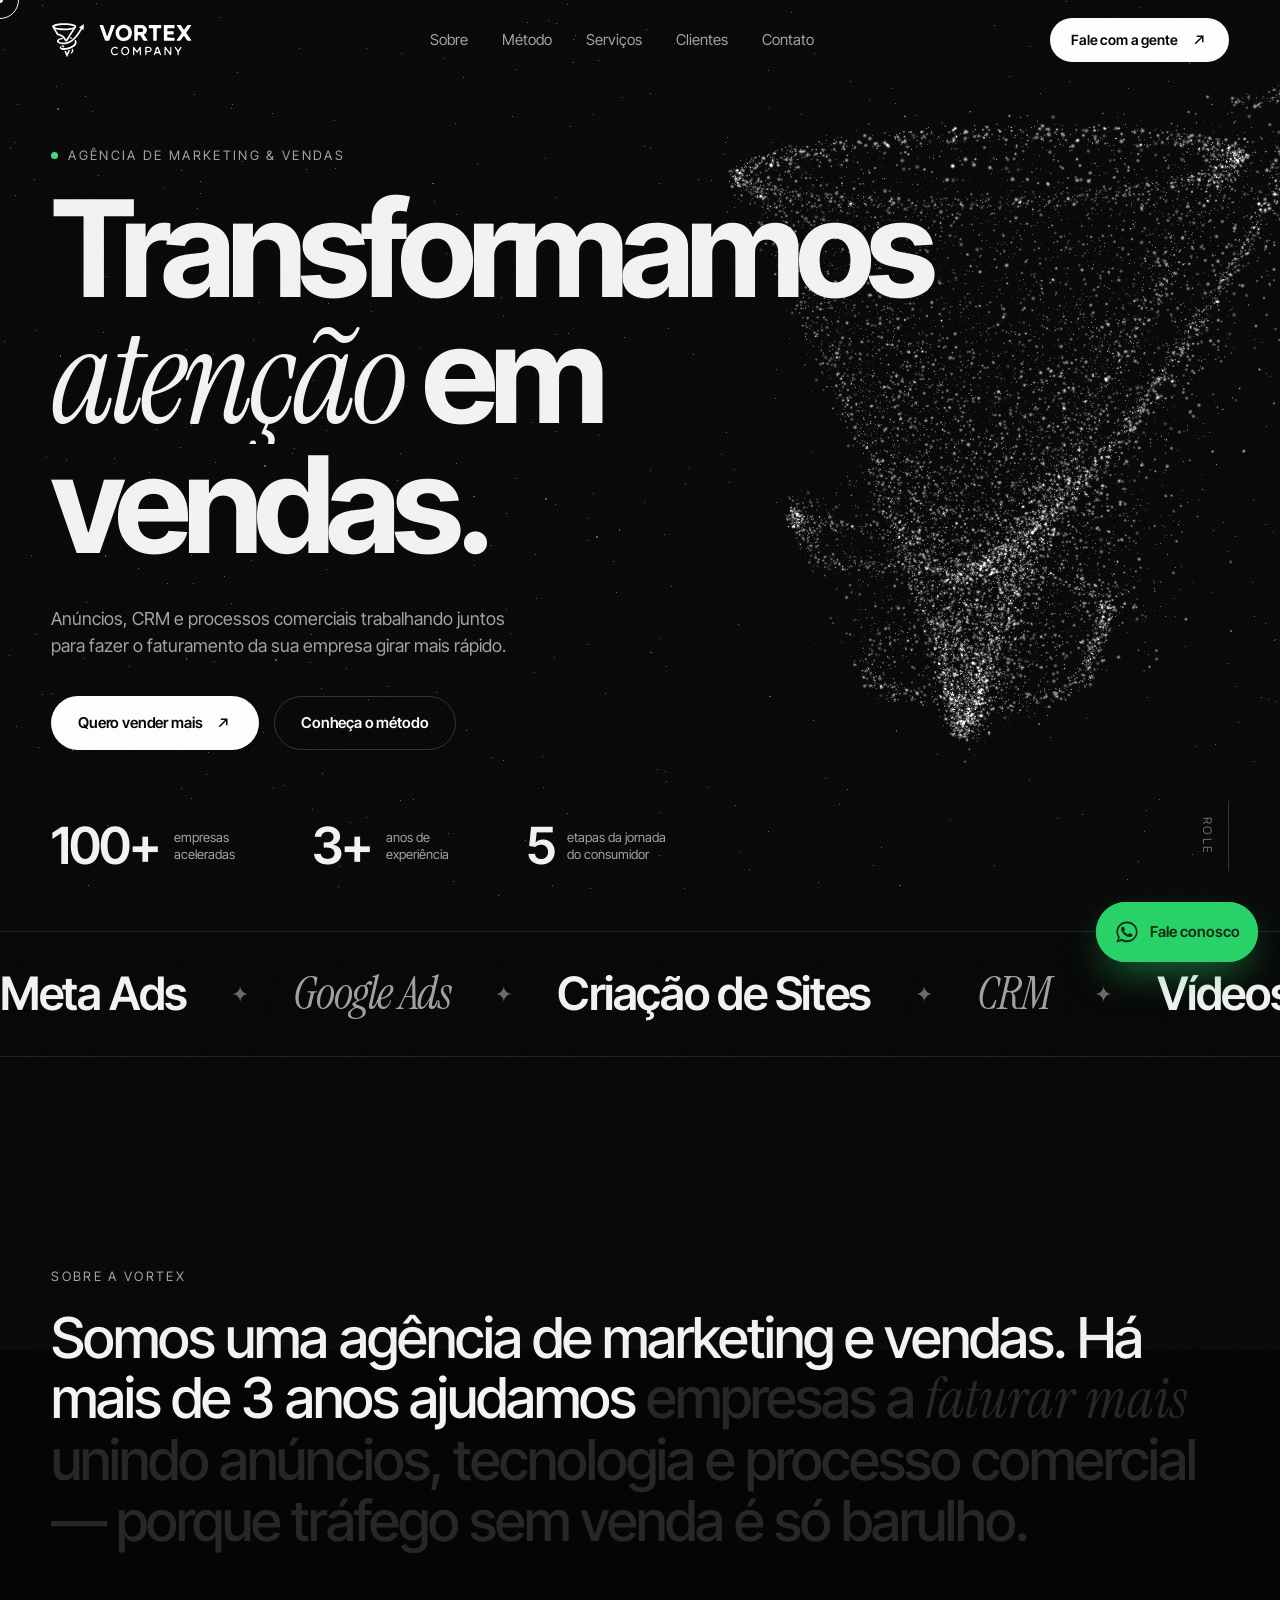
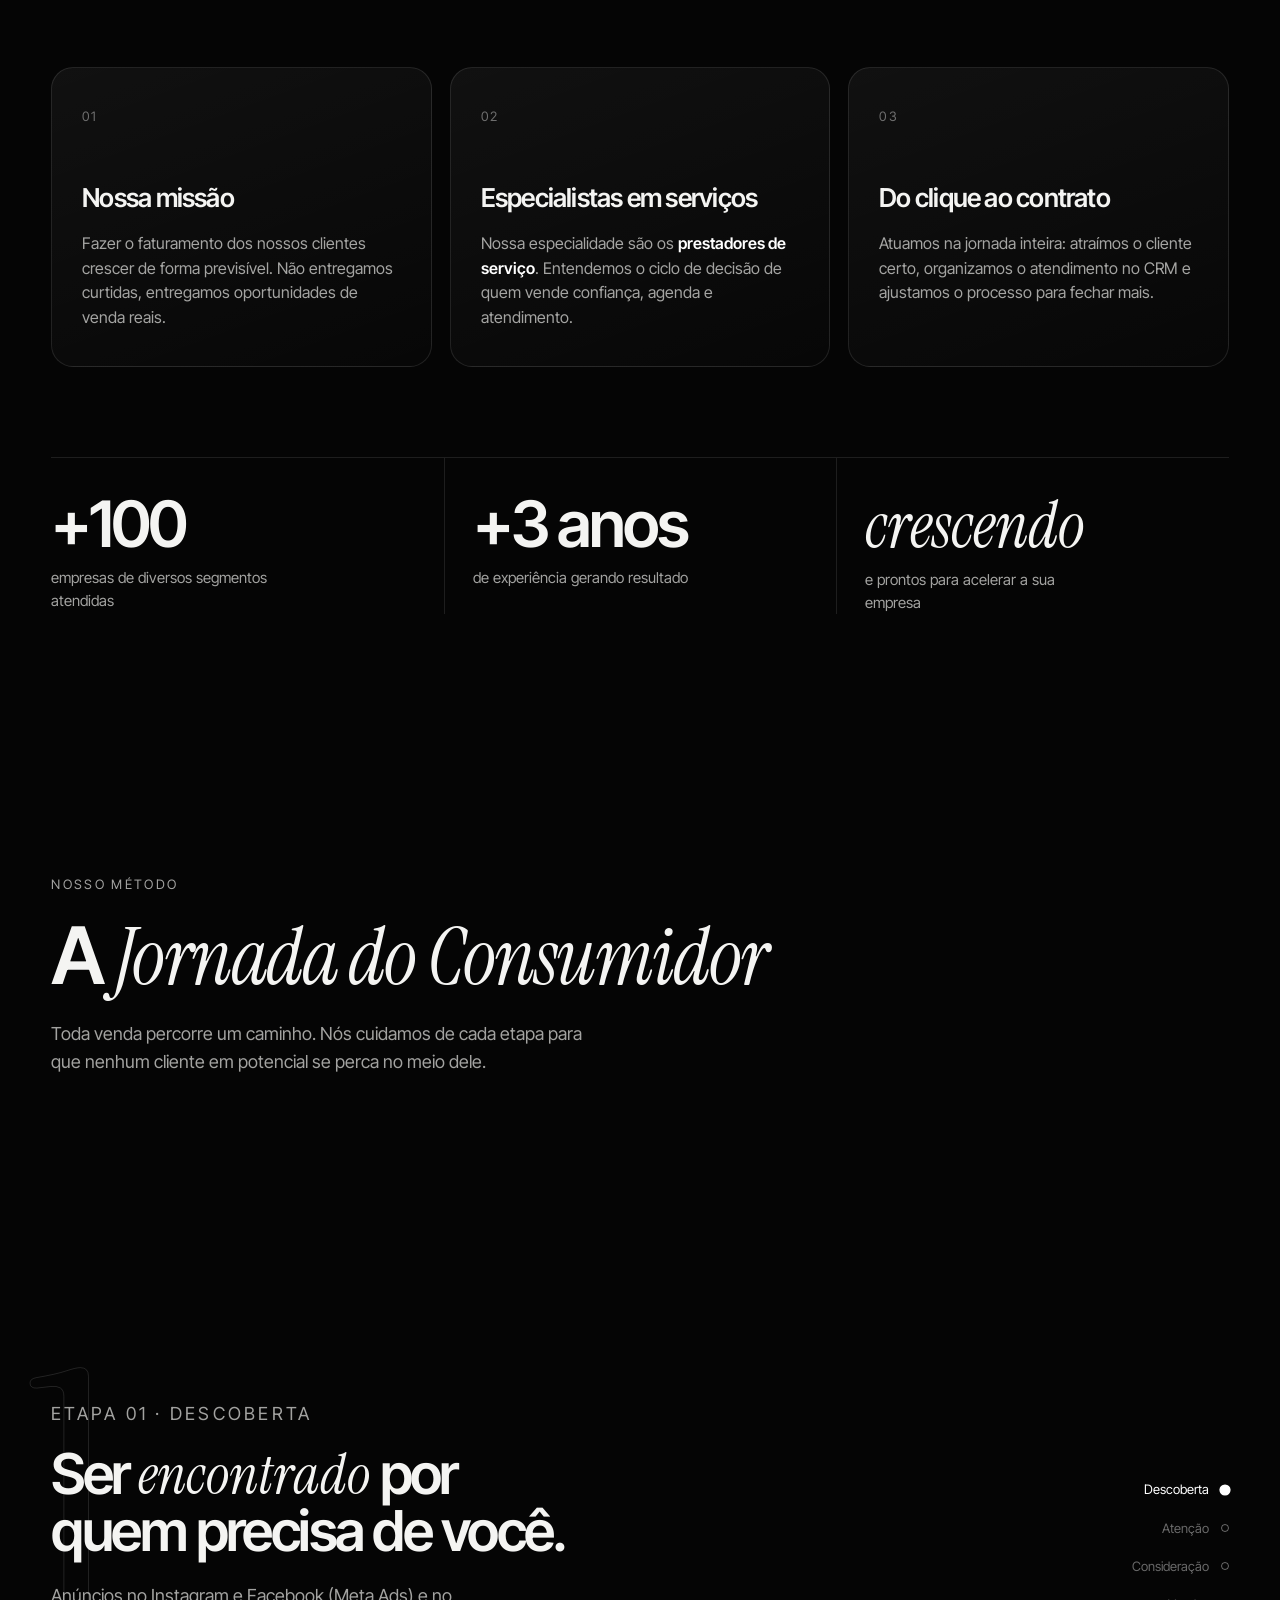
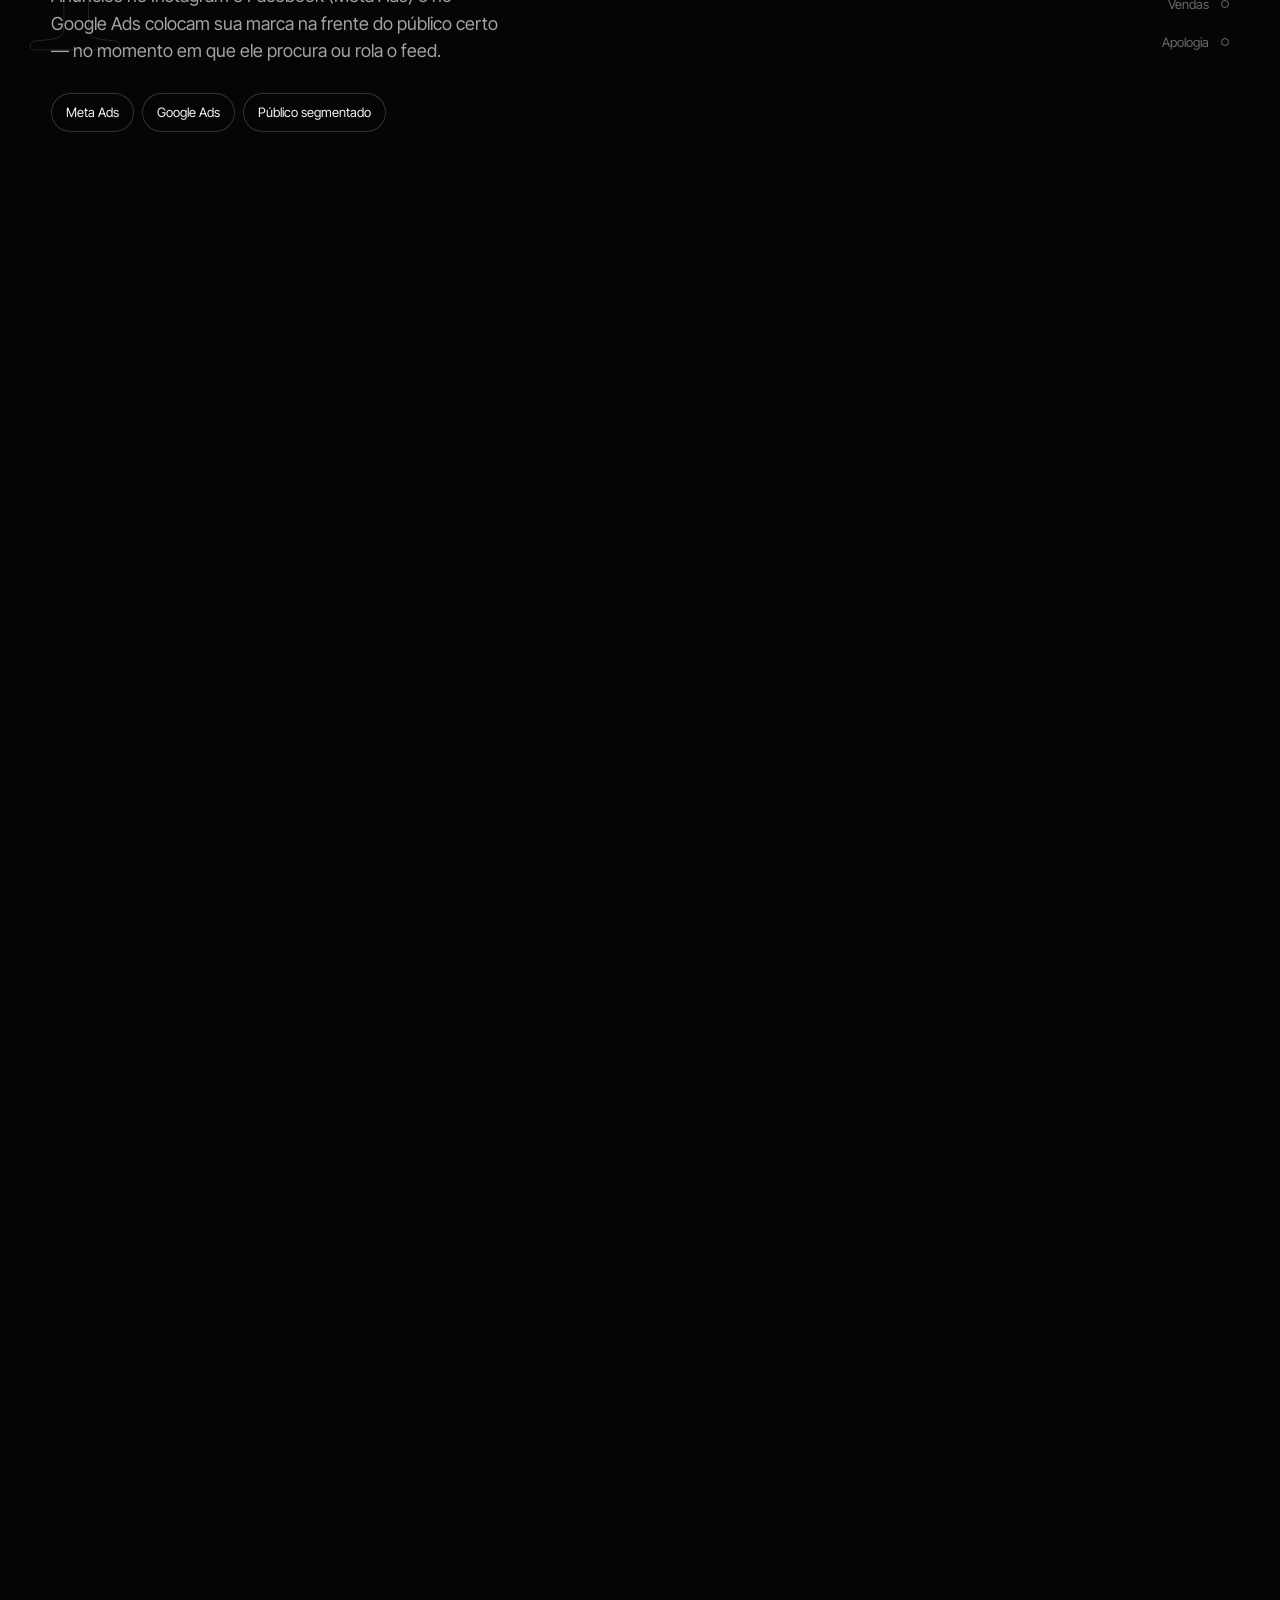
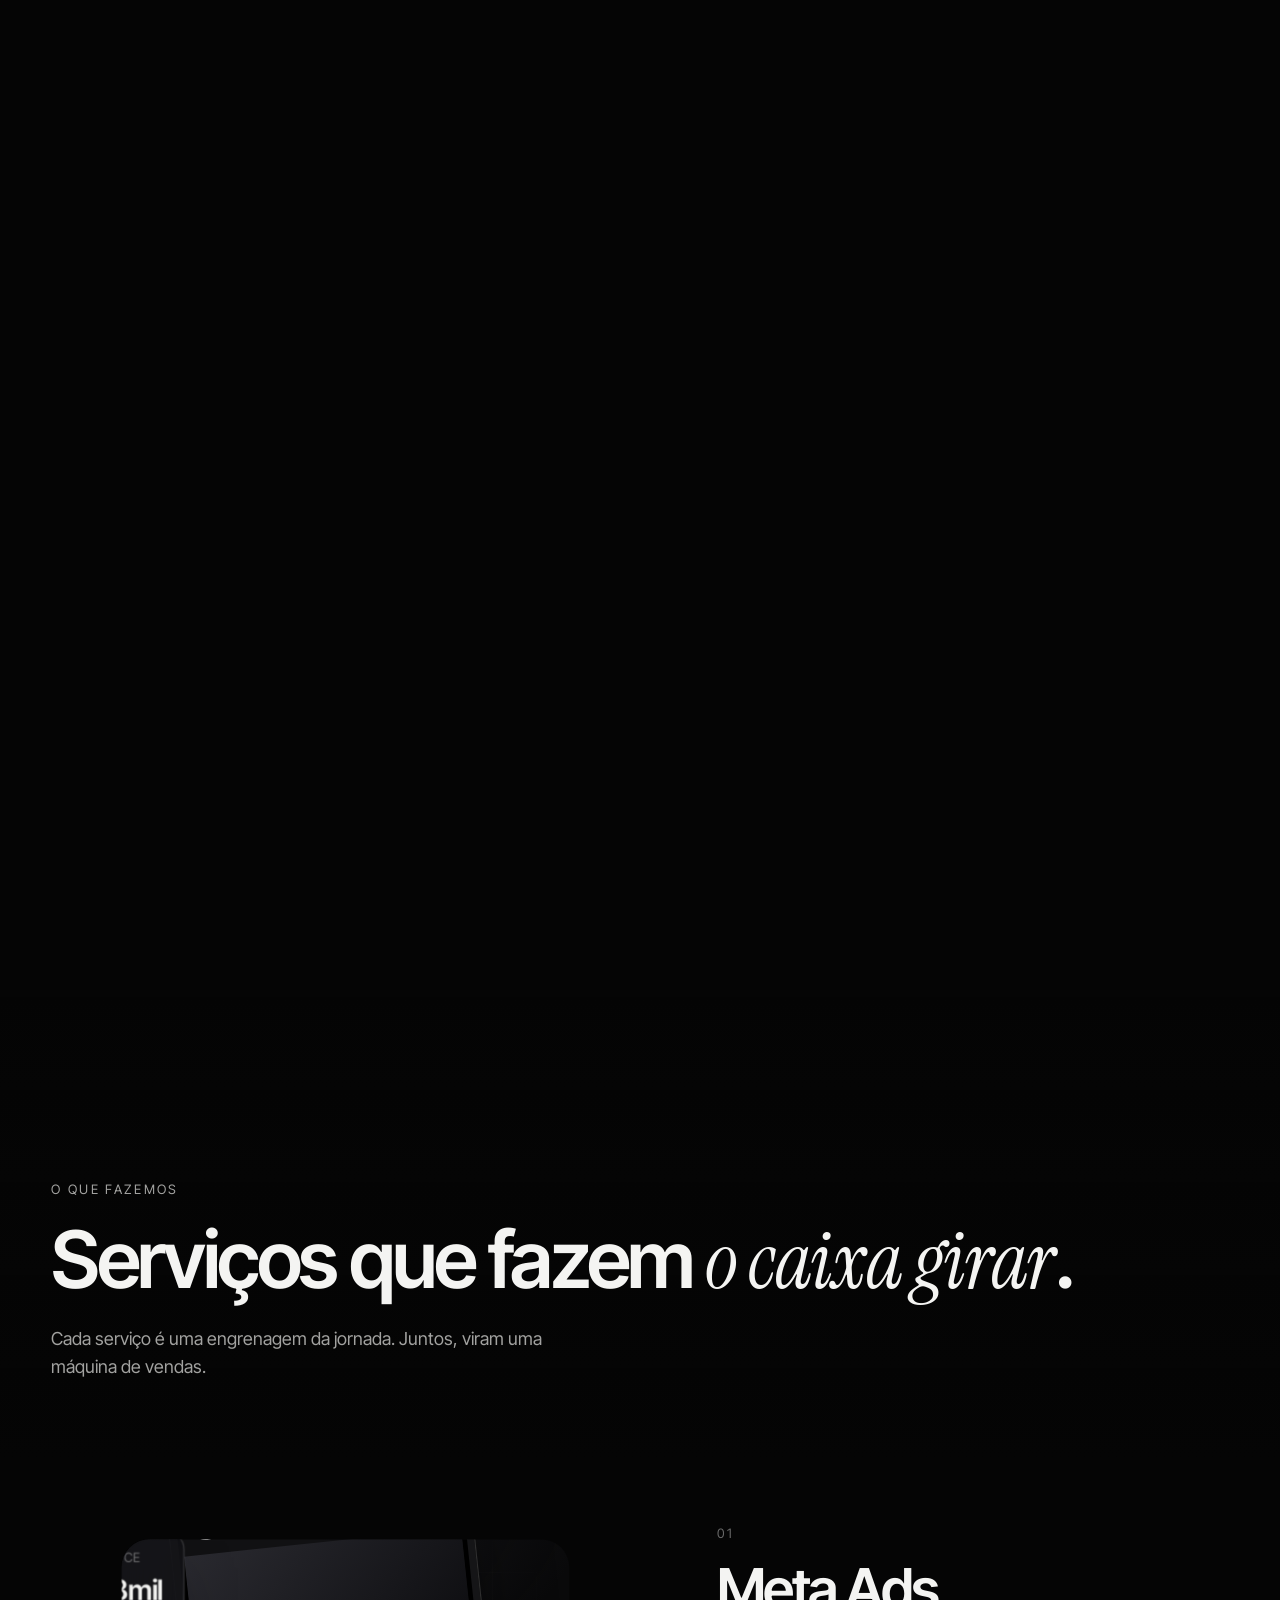
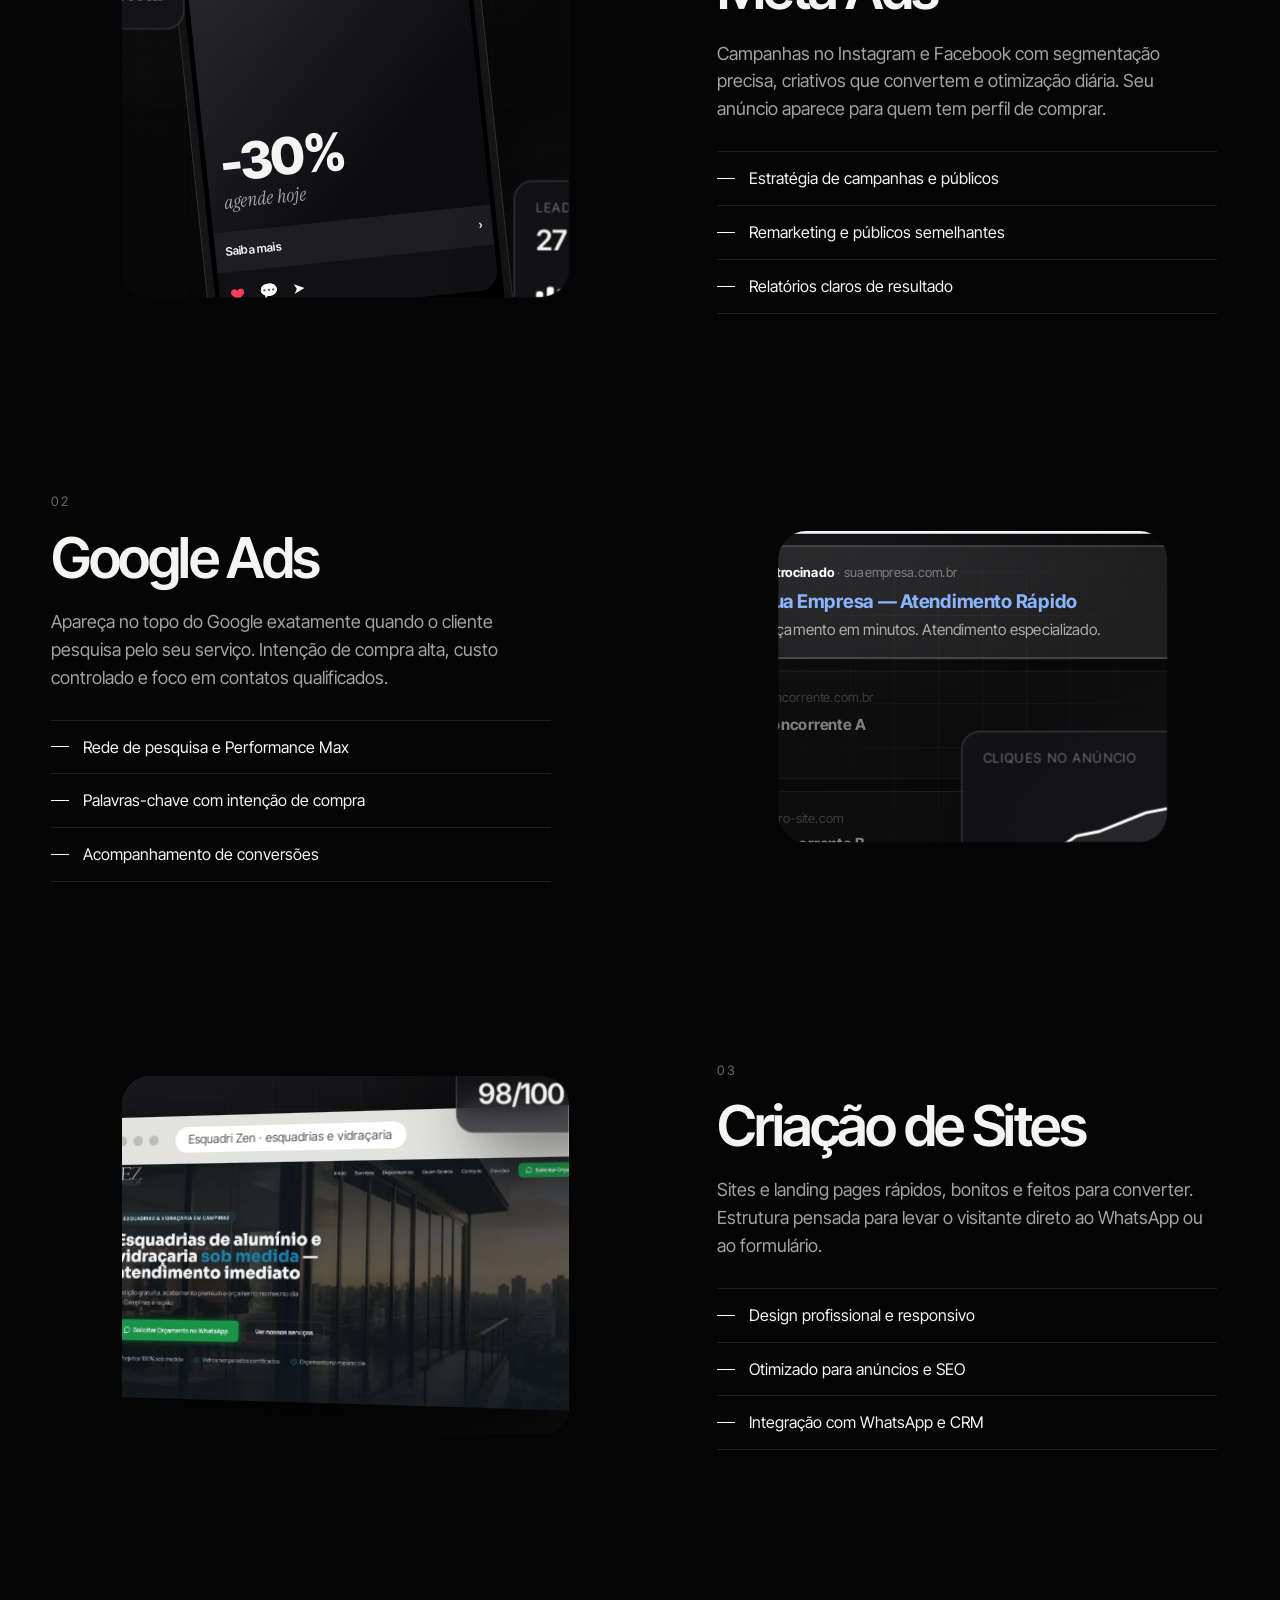
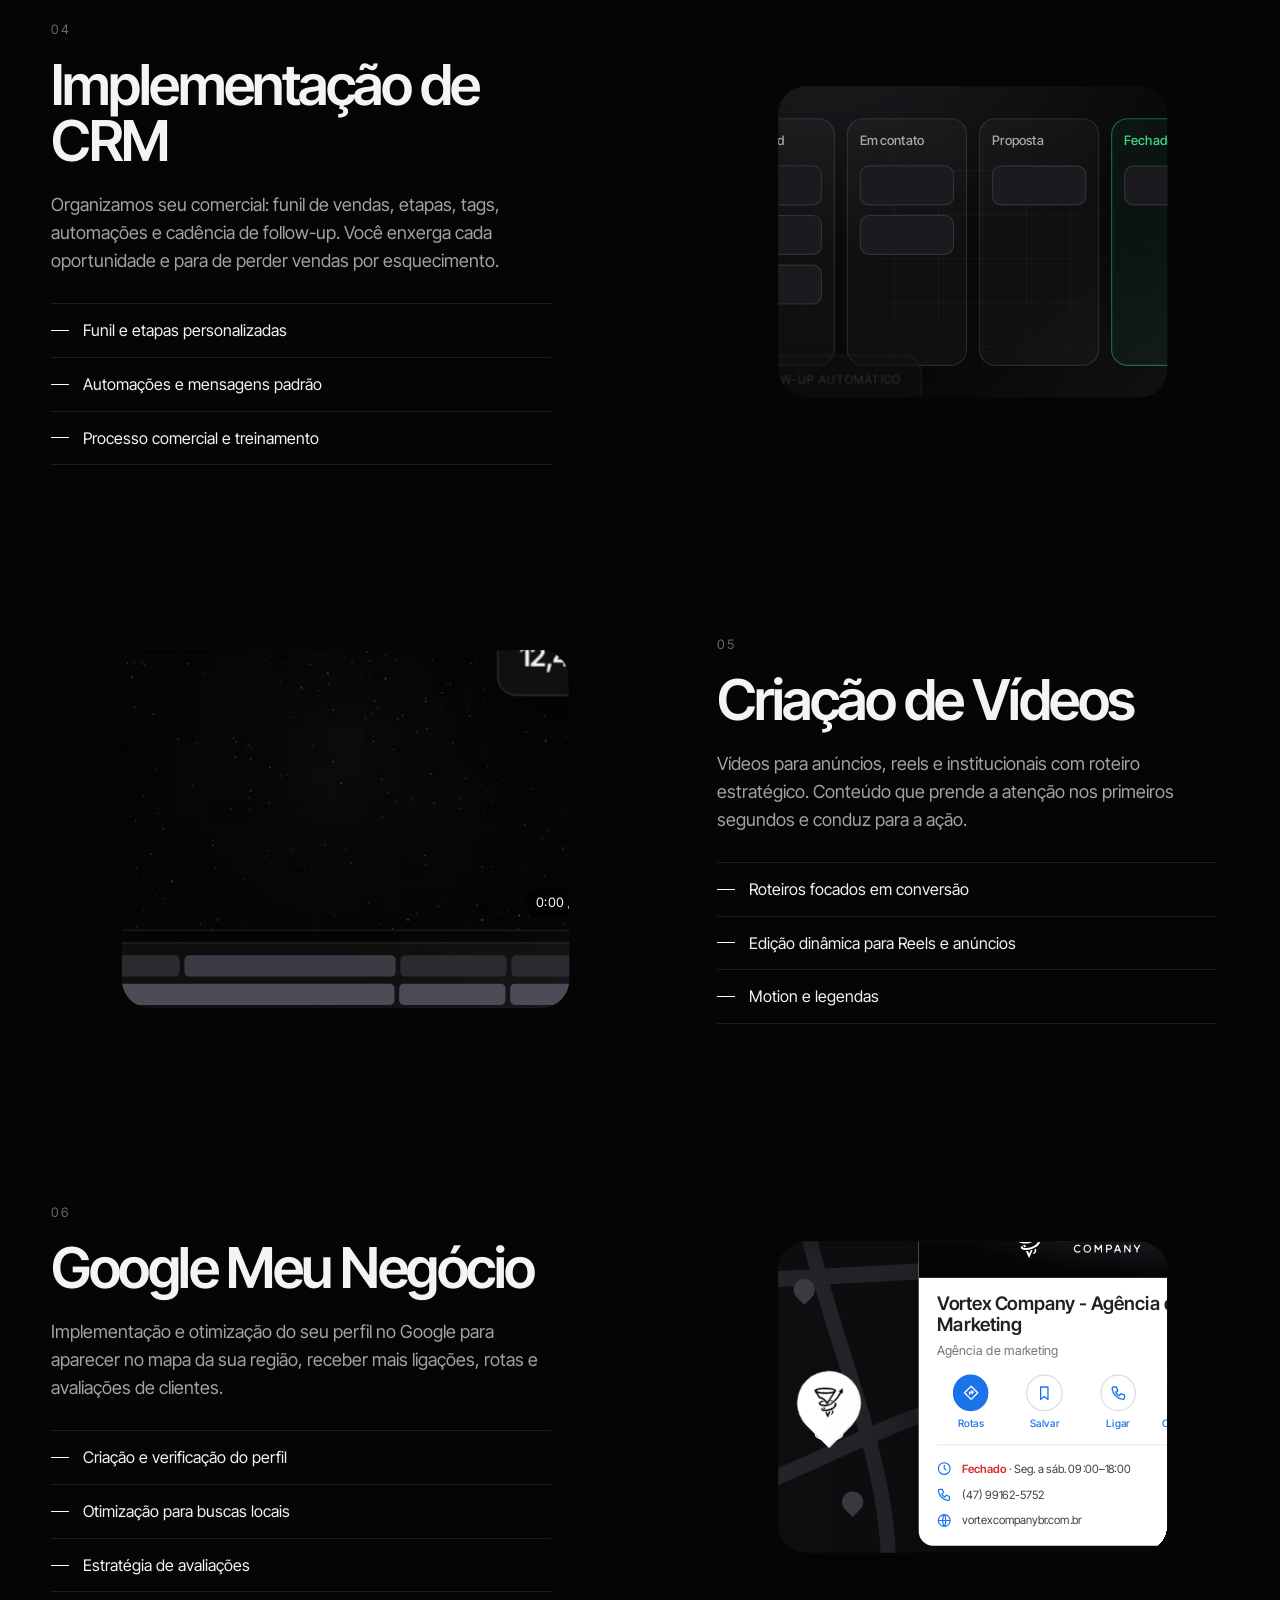
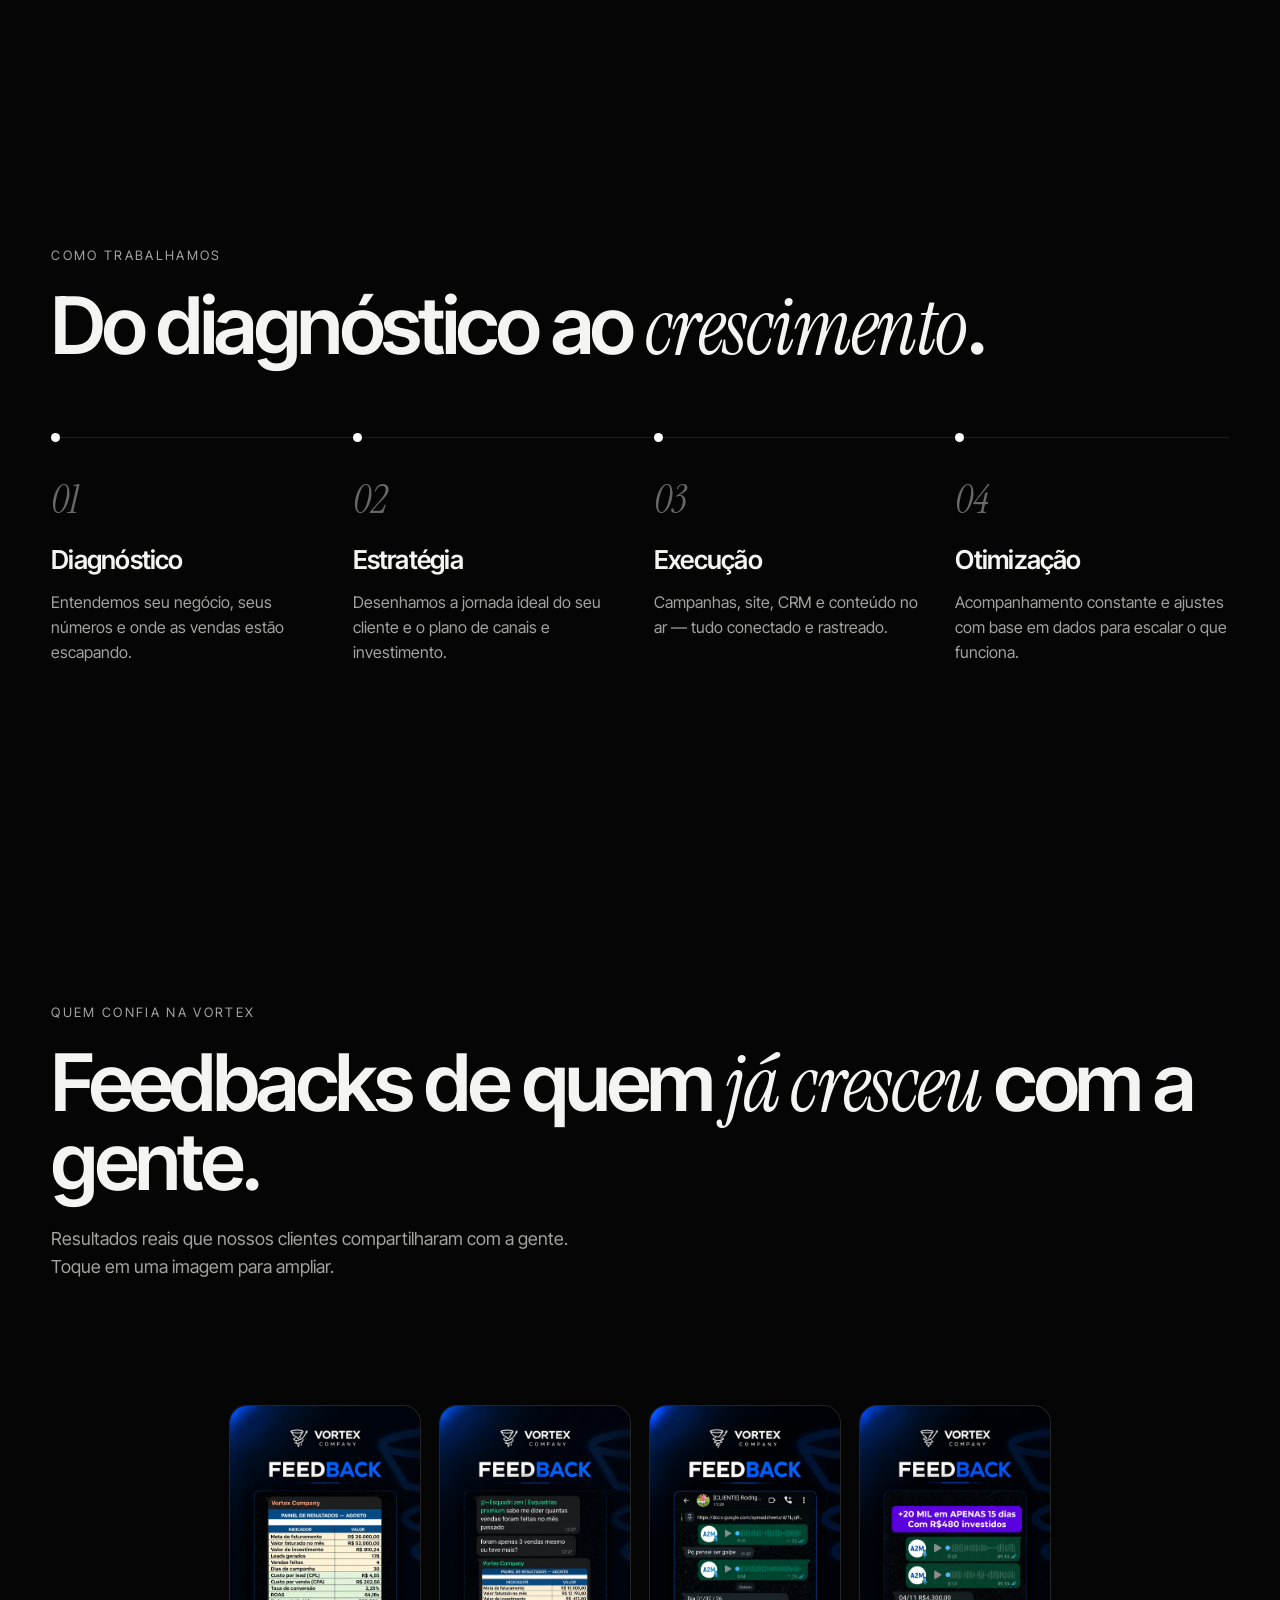
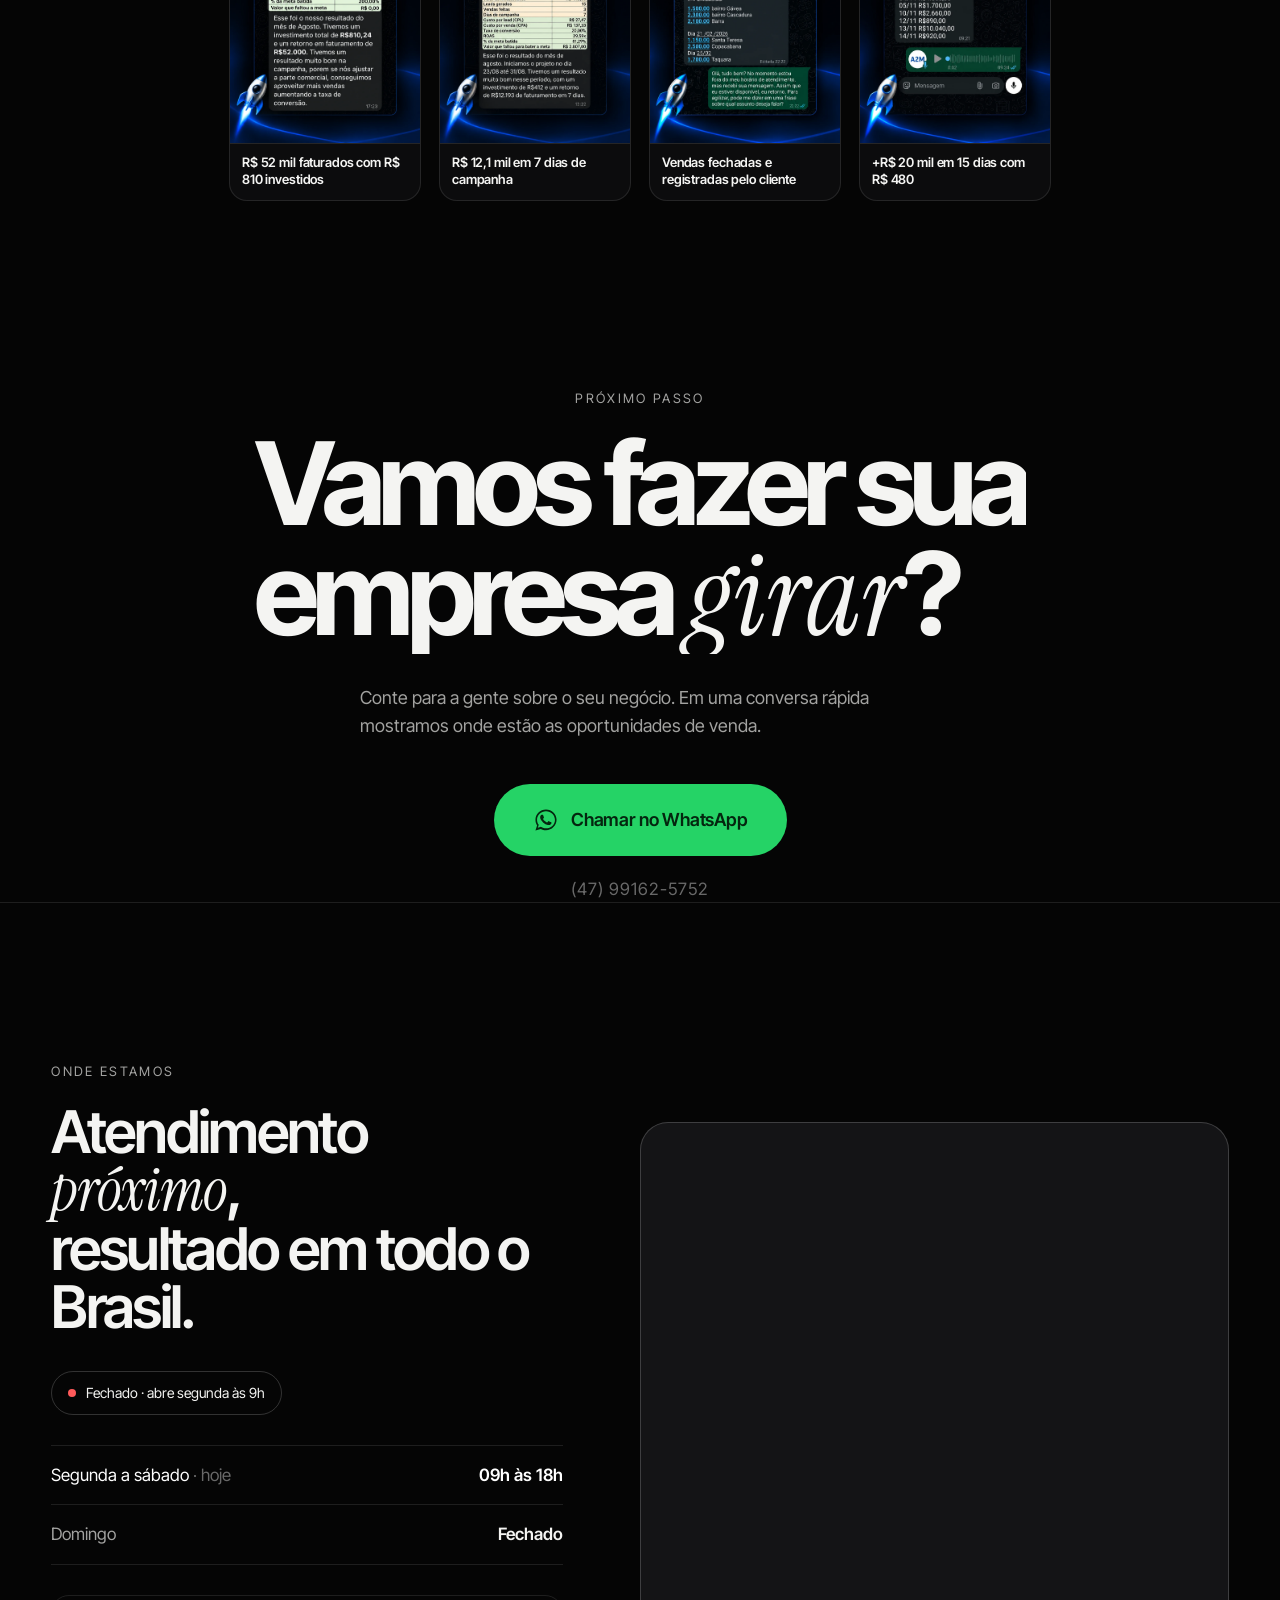
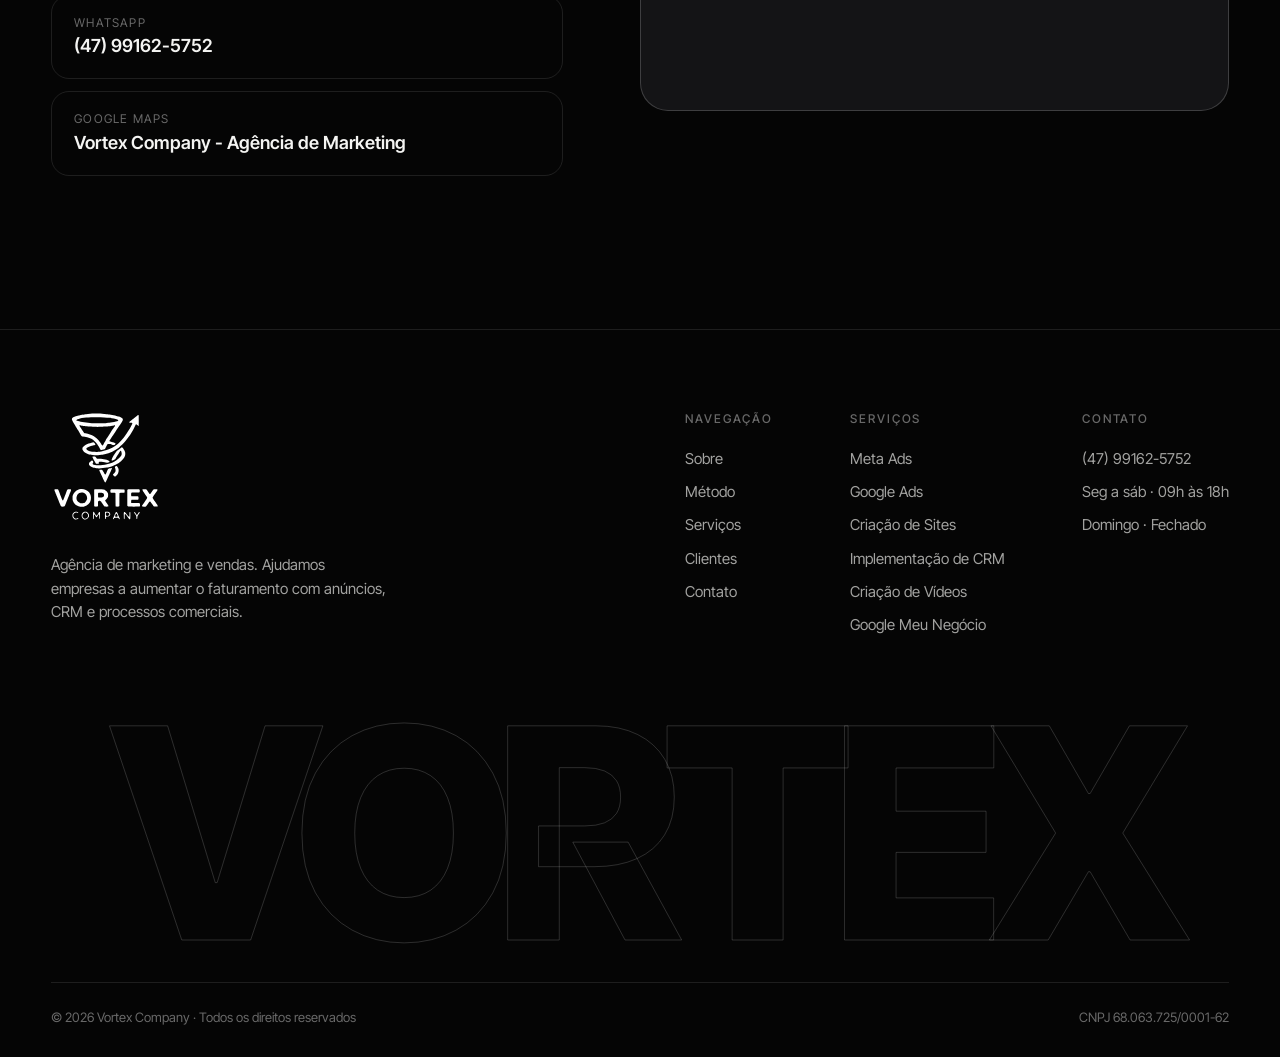
==== commit 0a5c371f: "Corrige cache antigo, trava na rolagem e galeria de feedbacks - Arquivos CSS/JS com versão na URL e " ====
--- a/public/index.html
+++ b/public/index.html
@@ -22,7 +22,7 @@
   <link rel="preconnect" href="https://fonts.googleapis.com">
   <link rel="preconnect" href="https://fonts.gstatic.com" crossorigin>
   <link href="https://fonts.googleapis.com/css2?family=Inter+Tight:wght@300;400;500;600;700;800&family=Instrument+Serif:ital@0;1&display=swap" rel="stylesheet">
-  <link rel="stylesheet" href="assets/css/style.css">
+  <link rel="stylesheet" href="assets/css/style.css?v=20261024b">
 
   <script type="application/ld+json">
   {
@@ -278,37 +278,8 @@
           <div class="svc__visual">
             <div class="vis vis--site">
               <div class="browser">
-                <div class="browser__bar"><i></i><i></i><i></i><span>vidracariacristallo.com.br</span></div>
-                <div class="vsite" aria-hidden="true">
-                  <div class="vsite__scroll">
-                    <header class="vs-nav">
-                      <b class="vs-logo"><i></i><span>CRISTALLO<small>vidraçaria</small></span></b>
-                      <nav><span>Serviços</span><span>Obras</span><span>Contato</span></nav>
-                      <span class="vs-btn">Orçamento</span>
-                    </header>
-                    <section class="vs-hero">
-                      <div class="vs-hero__glass"></div>
-                      <div class="vs-hero__text">
-                        <small>Vidros sob medida</small>
-                        <h4>Box, espelhos e sacadas com <em>acabamento perfeito</em>.</h4>
-                        <p>Medição gratuita, instalação rápida e garantia em todos os serviços.</p>
-                        <span class="vs-btn vs-btn--wa">Pedir orçamento no WhatsApp</span>
-                      </div>
-                    </section>
-                    <section class="vs-services">
-                      <h5>Nossos serviços</h5>
-                      <div class="vs-grid">
-                        <div class="vs-card"><span class="vs-ill vs-ill--box"></span><b>Box para banheiro</b><small>Temperado 8 mm</small></div>
-                        <div class="vs-card"><span class="vs-ill vs-ill--mirror"></span><b>Espelhos</b><small>Decorativos e lapidados</small></div>
-                        <div class="vs-card"><span class="vs-ill vs-ill--rail"></span><b>Sacadas</b><small>Guarda-corpo em vidro</small></div>
-                        <div class="vs-card"><span class="vs-ill vs-ill--window"></span><b>Esquadrias</b><small>Janelas e portas</small></div>
-                      </div>
-                    </section>
-                    <section class="vs-strip"><span>Orçamento em 24h</span><span>Vidro certificado</span><span>Garantia de instalação</span></section>
-                    <section class="vs-cta"><b>Seu projeto em vidro começa com uma conversa.</b><span class="vs-btn vs-btn--wa">Falar no WhatsApp</span></section>
-                  </div>
-                  <span class="vs-cursor"></span>
-                </div>
+                <div class="browser__bar"><i></i><i></i><i></i><span>Esquadri Zen · esquadrias e vidraçaria</span></div>
+                <div class="site-shot"><img src="assets/sites/esquadrizen-site.webp" alt="Site da Esquadri Zen, esquadrias e vidraçaria, criado pela Vortex Company" width="1400" height="646" loading="lazy"></div>
               </div>
               <div class="float-card float-card--speed"><small>Velocidade</small><b><span class="tick" data-to="98">0</span>/100</b><div class="ring"><svg viewBox="0 0 36 36"><circle cx="18" cy="18" r="15"/><circle class="ring__val" cx="18" cy="18" r="15"/></svg></div></div>
             </div>
@@ -349,7 +320,7 @@
             <div class="vis vis--video">
               <div class="player">
                 <div class="player__screen">
-                  <video class="player__video" poster="assets/video/vortex-motion-poster.jpg" muted loop playsinline preload="metadata" aria-label="Vídeo em motion graphics da Vortex Company"><source src="assets/video/vortex-motion.mp4" type="video/mp4"><source src="assets/video/vortex-motion.webm" type="video/webm"></video>
+                  <video class="player__video" autoplay poster="assets/video/vortex-motion-poster.jpg" muted loop playsinline preload="metadata" aria-label="Vídeo em motion graphics da Vortex Company"><source src="assets/video/vortex-motion.mp4" type="video/mp4"><source src="assets/video/vortex-motion.webm" type="video/webm"></video>
                   <span class="rec">● Motion graphics</span>
                   <span class="player__time"><span class="player__cur">0:00</span> / 0:10</span>
                 </div>
@@ -441,11 +412,11 @@
 
         <!-- Galeria de feedbacks (prints de clientes): preenchida por assets/js/data.js -->
         <div class="fb" id="feedbacks" hidden>
+          <button class="fb__arrow fb__arrow--prev" aria-label="Feedback anterior">‹</button>
           <div class="fb__track" id="feedbacksGrid"></div>
+          <button class="fb__arrow fb__arrow--next" aria-label="Próximo feedback">›</button>
           <div class="fb__dots" id="fbDots" aria-hidden="true"></div>
         </div>
-
-        <a class="fb__google" href="https://maps.google.com/?cid=4198462059883251963" target="_blank" rel="noopener">Ver também nossas avaliações no Google <svg class="ico" viewBox="0 0 24 24"><path d="M7 17 17 7M9 7h8v8"/></svg></a>
       </div>
     </section>
 
@@ -527,9 +498,9 @@
   <script src="assets/vendor/gsap.min.js"></script>
   <script src="assets/vendor/ScrollTrigger.min.js"></script>
   <script src="assets/vendor/lenis.min.js"></script>
-  <script src="assets/js/data.js"></script>
+  <script src="assets/js/data.js?v=20261024b"></script>
   <script type="importmap">{ "imports": { "three": "./assets/vendor/three.module.min.js" } }</script>
-  <script type="module" src="assets/js/vortex3d.js"></script>
-  <script src="assets/js/main.js"></script>
+  <script type="module" src="assets/js/vortex3d.js?v=20261024b"></script>
+  <script src="assets/js/main.js?v=20261024b"></script>
 </body>
 </html>
--- a/public/assets/css/style.css
+++ b/public/assets/css/style.css
@@ -548,57 +548,12 @@
 }
 
 
-/* ---------- Sites: mini site real (vidraçaria) ---------- */
-.vsite { position: relative; container-type: inline-size; aspect-ratio: 16 / 10; overflow: hidden; background: #fff; color: #10181f; font-family: var(--sans); }
-.vsite__scroll { will-change: transform; }
-.svc.is-in .vsite__scroll { animation: vscroll 14s cubic-bezier(.65,0,.35,1) infinite 1s; }
-@keyframes vscroll { 0%, 14% { transform: translateY(0); } 44%, 56% { transform: translateY(-38cqw); } 80%, 90% { transform: translateY(-62cqw); } 100% { transform: translateY(0); } }
-.vs-nav { display: flex; align-items: center; justify-content: space-between; gap: 3cqw; padding: 2.4cqw 4cqw; font-size: 1.9cqw; border-bottom: 1px solid #e6edf2; }
-.vs-logo { display: flex; align-items: center; gap: 1.2cqw; letter-spacing: .12em; font-size: 2.2cqw; line-height: 1; }
-.vs-logo i { width: 3.4cqw; height: 3.4cqw; border-radius: .8cqw; background: linear-gradient(135deg, #bfe3f5, #2f88b8); box-shadow: inset 0 0 0 .35cqw rgba(255,255,255,.6); }
-.vs-logo small { display: block; font-size: 1.3cqw; letter-spacing: .3em; color: #5b7383; font-weight: 500; margin-top: .4cqw; }
-.vs-nav nav { display: flex; gap: 3cqw; color: #5b7383; }
-.vs-btn { display: inline-block; padding: 1.2cqw 2.4cqw; border-radius: 99px; background: #10181f; color: #fff; font-weight: 600; font-size: 1.8cqw; white-space: nowrap; }
-.vs-btn--wa { background: #25d366; color: #04260f; }
-.vs-hero { position: relative; height: 44cqw; overflow: hidden; }
-.vs-hero__glass {
-  position: absolute; inset: 0;
-  background:
-    linear-gradient(90deg, rgba(8,20,30,.88) 0%, rgba(8,20,30,.55) 45%, rgba(8,20,30,0) 75%),
-    linear-gradient(115deg, transparent 30%, rgba(255,255,255,.55) 34%, transparent 38%, transparent 55%, rgba(255,255,255,.35) 58%, transparent 61%),
-    repeating-linear-gradient(90deg, #1c2a33 0 .8cqw, transparent .8cqw 15cqw),
-    repeating-linear-gradient(0deg, #1c2a33 0 .8cqw, transparent .8cqw 11cqw),
-    linear-gradient(180deg, #d9edf8 0%, #9cc6df 55%, #5d8fae 100%);
-  background-size: 100% 100%, 220% 100%, auto, auto, auto;
-  animation: glassShine 6s ease-in-out infinite;
-}
-@keyframes glassShine { 0%, 100% { background-position: 0 0, 100% 0, 0 0, 0 0, 0 0; } 50% { background-position: 0 0, 0% 0, 0 0, 0 0, 0 0; } }
-.vs-hero__text { position: absolute; left: 4cqw; top: 50%; transform: translateY(-50%); width: 50cqw; color: #fff; display: flex; flex-direction: column; align-items: flex-start; gap: 1.6cqw; }
-.vs-hero__text small { font-size: 1.5cqw; letter-spacing: .25em; text-transform: uppercase; color: #bfe3f5; }
-.vs-hero__text h4 { font-size: 4.6cqw; line-height: 1; letter-spacing: -.04em; font-weight: 700; }
-.vs-hero__text h4 em { color: #bfe3f5; }
-.vs-hero__text p { font-size: 1.8cqw; color: rgba(255,255,255,.8); line-height: 1.4; }
-.vs-hero__text .vs-btn { animation: vsPulse 2.4s ease-in-out infinite; }
-@keyframes vsPulse { 0%, 100% { box-shadow: 0 0 0 0 rgba(37,211,102,.6); } 50% { box-shadow: 0 0 0 1.2cqw rgba(37,211,102,0); } }
-.vs-services { padding: 4cqw; background: #f4f8fa; }
-.vs-services h5 { font-size: 2.8cqw; letter-spacing: -.03em; margin: 0 0 2.4cqw; }
-.vs-grid { display: grid; grid-template-columns: repeat(4, 1fr); gap: 1.6cqw; }
-.vs-card { background: #fff; border-radius: 1.6cqw; padding: 1.6cqw; display: flex; flex-direction: column; gap: .6cqw; box-shadow: 0 1cqw 3cqw -1.5cqw rgba(16,24,31,.3); font-size: 1.6cqw; }
-.vs-card b { font-size: 1.8cqw; } .vs-card small { color: #5b7383; font-size: 1.35cqw; }
-.vs-ill { display: block; height: 12cqw; border-radius: 1cqw; margin-bottom: .8cqw; background: linear-gradient(180deg, #e7f3f9, #cfe6f2); position: relative; overflow: hidden; }
-.vs-ill::before, .vs-ill::after { content: ""; position: absolute; }
-.vs-ill--box::before { left: 22%; right: 22%; top: 10%; bottom: 0; border: .45cqw solid #8aa7b8; border-bottom: 0; background: linear-gradient(120deg, rgba(255,255,255,.2) 30%, rgba(255,255,255,.85) 40%, rgba(255,255,255,.2) 50%), rgba(150,200,225,.35); }
-.vs-ill--mirror::before { left: 30%; right: 30%; top: 12%; bottom: 12%; border-radius: 50%; border: .45cqw solid #c9a86a; background: linear-gradient(135deg, #f6fbfd 20%, #a9cadb 60%, #e9f4f9); }
-.vs-ill--rail::before { left: 8%; right: 8%; bottom: 18%; height: 40%; background: repeating-linear-gradient(90deg, rgba(150,200,225,.55) 0 22%, #8aa7b8 22% 23.5%); border-top: .5cqw solid #8aa7b8; }
-.vs-ill--rail::after { left: 0; right: 0; bottom: 0; height: 18%; background: #b9c9d2; }
-.vs-ill--window::before { left: 25%; right: 25%; top: 14%; bottom: 14%; border: .5cqw solid #33424c; background: linear-gradient(#33424c, #33424c) center / .5cqw 100% no-repeat, linear-gradient(#33424c, #33424c) center / 100% .5cqw no-repeat, linear-gradient(135deg, #e3f2fa, #9cc6df); }
-.vs-strip { display: flex; justify-content: space-around; gap: 2cqw; padding: 3cqw 4cqw; background: #10181f; color: #bfe3f5; font-size: 1.7cqw; font-weight: 600; }
-.vs-strip span::before { content: "✓ "; color: #25d366; }
-.vs-cta { display: flex; align-items: center; justify-content: space-between; gap: 3cqw; padding: 5cqw 4cqw 8cqw; font-size: 2.6cqw; letter-spacing: -.02em; }
-.vs-cta b { max-width: 50cqw; line-height: 1.15; }
-.vs-cursor { position: absolute; width: 3cqw; height: 3cqw; left: 72%; top: 60%; background: no-repeat center / contain url("data:image/svg+xml,%3Csvg xmlns='http://www.w3.org/2000/svg' viewBox='0 0 24 24'%3E%3Cpath d='M4 2l16 9-7 2-3 7z' fill='%23111' stroke='%23fff' stroke-width='1.5'/%3E%3C/svg%3E"); filter: drop-shadow(0 2px 3px rgba(0,0,0,.4)); }
-.svc.is-in .vs-cursor { animation: vcursor 14s ease-in-out infinite 1s; }
-@keyframes vcursor { 0% { left: 72%; top: 70%; } 10% { left: 20%; top: 80%; } 12% { transform: scale(.8); } 14% { transform: none; } 50% { left: 55%; top: 45%; } 85% { left: 82%; top: 52%; } 88% { transform: scale(.8); } 90% { transform: none; } 100% { left: 72%; top: 70%; } }
+/* ---------- Sites: print de site real ---------- */
+.site-shot { position: relative; aspect-ratio: 1400 / 646; overflow: hidden; background: #0b1a20; }
+.site-shot img { width: 100%; height: 100%; object-fit: cover; object-position: left top; transform-origin: 30% 40%; }
+.svc.is-in .site-shot img { animation: kenburns 12s ease-in-out infinite alternate; }
+@keyframes kenburns { from { transform: scale(1); } to { transform: scale(1.12) translate(-2%, 1%); } }
+.site-shot::after { content: ""; position: absolute; inset: 0; background: linear-gradient(115deg, transparent 35%, rgba(255,255,255,.12) 45%, transparent 55%); transform: translateX(-100%); animation: shine 5s var(--ease) infinite 1.5s; }
 
 /* ---------- Vídeo ---------- */
 .player__video { position: absolute; inset: 0; width: 100%; height: 100%; object-fit: cover; }
@@ -633,19 +588,21 @@
 .gbp__status { color: #188038; font-weight: 600; }
 .gbp__status.is-closed { color: #d93025; }
 
-/* ---------- Feedbacks ---------- */
-.fb { margin-top: 60px; }
-.fb__track { display: grid; grid-template-columns: repeat(4, 1fr); gap: 22px; perspective: 1400px; }
-.fb__card { position: relative; margin: 0; border-radius: 22px; overflow: hidden; cursor: zoom-in; background: var(--bg-2); border: 1px solid var(--line); transform-style: preserve-3d; transition: box-shadow .5s, border-color .5s; will-change: transform; }
-.fb__card img { width: 100%; height: auto; aspect-ratio: 941 / 1672; object-fit: cover; display: block; }
-.fb__card::after { content: ""; position: absolute; inset: 0; background: radial-gradient(500px circle at var(--mx, 50%) var(--my, 0%), rgba(80,140,255,.22), transparent 45%); opacity: 0; transition: opacity .4s; pointer-events: none; }
-.fb__card:hover { transition: transform .25s ease-out, box-shadow .5s, border-color .5s; border-color: rgba(80,140,255,.5); box-shadow: 0 40px 80px -30px rgba(30,90,255,.55); }
-.fb__card:hover::after { opacity: 1; }
-.fb__card figcaption { padding: 14px 16px 16px; border-top: 1px solid var(--line); font-size: 15px; font-weight: 600; line-height: 1.3; letter-spacing: -.01em; background: var(--bg-2); }
-.fb__dots { display: none; }
-.fb__google { display: inline-flex; align-items: center; gap: 8px; margin-top: 40px; color: var(--fg-2); font-size: 15px; border-bottom: 1px solid var(--line-2); padding-bottom: 4px; transition: color .3s, border-color .3s; }
-.fb__google:hover { color: #fff; border-color: #fff; }
-.fb__google .ico { width: 16px; height: 16px; fill: none; stroke: currentColor; stroke-width: 2; }
+/* ---------- Feedbacks: carrossel ---------- */
+.fb { position: relative; margin-top: 50px; }
+.fb__track { display: flex; justify-content: safe center; gap: 18px; overflow-x: auto; scroll-snap-type: x mandatory; scroll-behavior: smooth; padding: 14px 4px 22px; scrollbar-width: none; -webkit-overflow-scrolling: touch; overscroll-behavior-x: contain; }
+.fb__track::-webkit-scrollbar { display: none; }
+.fb__card { flex: 0 0 clamp(170px, 15vw, 210px); scroll-snap-align: start; position: relative; margin: 0; border-radius: 18px; overflow: hidden; cursor: zoom-in; background: var(--bg-2); border: 1px solid var(--line); transition: transform .5s var(--ease), box-shadow .5s, border-color .5s; }
+.fb__card img { display: block; width: 100%; height: auto; aspect-ratio: 941 / 1672; object-fit: cover; }
+.fb__card figcaption { padding: 10px 12px 12px; border-top: 1px solid var(--line); font-size: 13px; font-weight: 600; line-height: 1.3; letter-spacing: -.01em; }
+.fb__card:hover, .fb__card:focus-visible { transform: translateY(-8px); border-color: rgba(80,140,255,.55); box-shadow: 0 30px 60px -25px rgba(30,90,255,.6); outline: none; }
+.fb__arrow { position: absolute; top: calc(50% - 30px); z-index: 2; width: 48px; height: 48px; border-radius: 50%; border: 1px solid var(--line-2); background: rgba(12,12,13,.85); color: #fff; font-size: 26px; line-height: 1; cursor: pointer; display: grid; place-items: center; transition: background .3s, opacity .3s; -webkit-backdrop-filter: blur(8px); backdrop-filter: blur(8px); }
+.fb__arrow:hover { background: #fff; color: #000; }
+.fb__arrow:disabled { opacity: 0; pointer-events: none; }
+.fb__arrow--prev { left: -20px; } .fb__arrow--next { right: -20px; }
+.fb__dots { display: flex; justify-content: center; gap: 8px; margin-top: 4px; }
+.fb__dots i { width: 7px; height: 7px; border-radius: 99px; background: var(--line-2); transition: width .4s var(--ease), background .4s; }
+.fb__dots i.is-active { width: 22px; background: #fff; }
 
 .lightbox { position: fixed; inset: 0; z-index: 95; display: grid; grid-template-columns: auto 1fr auto; align-items: center; gap: 16px; padding: 24px; background: rgba(5,5,5,.92); -webkit-backdrop-filter: blur(12px); backdrop-filter: blur(12px); }
 .lightbox[hidden] { display: none; }
@@ -656,22 +613,15 @@
 .lightbox button:hover { background: rgba(255,255,255,.16); }
 .lightbox__close { position: absolute; top: 18px; right: 18px; }
 
-@media (max-width: 1080px) {
-  .fb__track { grid-template-columns: repeat(2, 1fr); }
-}
 @media (max-width: 760px) {
   .vis--gmb { --u: 1.32cqw; }
   .gbp { width: 72%; right: 4%; top: 16%; }
   .gbp__cover { height: calc(var(--u) * 10); }
   .gchip { left: 4%; top: 5%; }
   .vis--gmb .pin--main, .vis--gmb .pulse { left: 14%; top: 82%; }
-  .fb { margin-top: 40px; margin-left: calc(var(--gutter) * -1); margin-right: calc(var(--gutter) * -1); }
-  .fb__track { display: flex; gap: 14px; overflow-x: auto; scroll-snap-type: x mandatory; padding: 10px var(--gutter) 20px; scrollbar-width: none; -webkit-overflow-scrolling: touch; }
-  .fb__track::-webkit-scrollbar { display: none; }
-  .fb__card { flex: 0 0 76%; scroll-snap-align: center; }
-  .fb__dots { display: flex; justify-content: center; gap: 8px; margin-top: 6px; }
-  .fb__dots i { width: 7px; height: 7px; border-radius: 99px; background: var(--line-2); transition: width .4s var(--ease), background .4s; }
-  .fb__dots i.is-active { width: 22px; background: #fff; }
+  .fb__track { justify-content: flex-start; }
+  .fb__card { flex-basis: 56vw; max-width: 220px; scroll-snap-align: center; }
+  .fb__arrow { display: none; }
   .lightbox { grid-template-columns: 1fr; padding: 70px 12px 90px; }
   .lightbox__fig { height: auto; max-height: calc(100svh - 160px); }
   .lightbox__fig img { max-height: calc(100svh - 210px); }
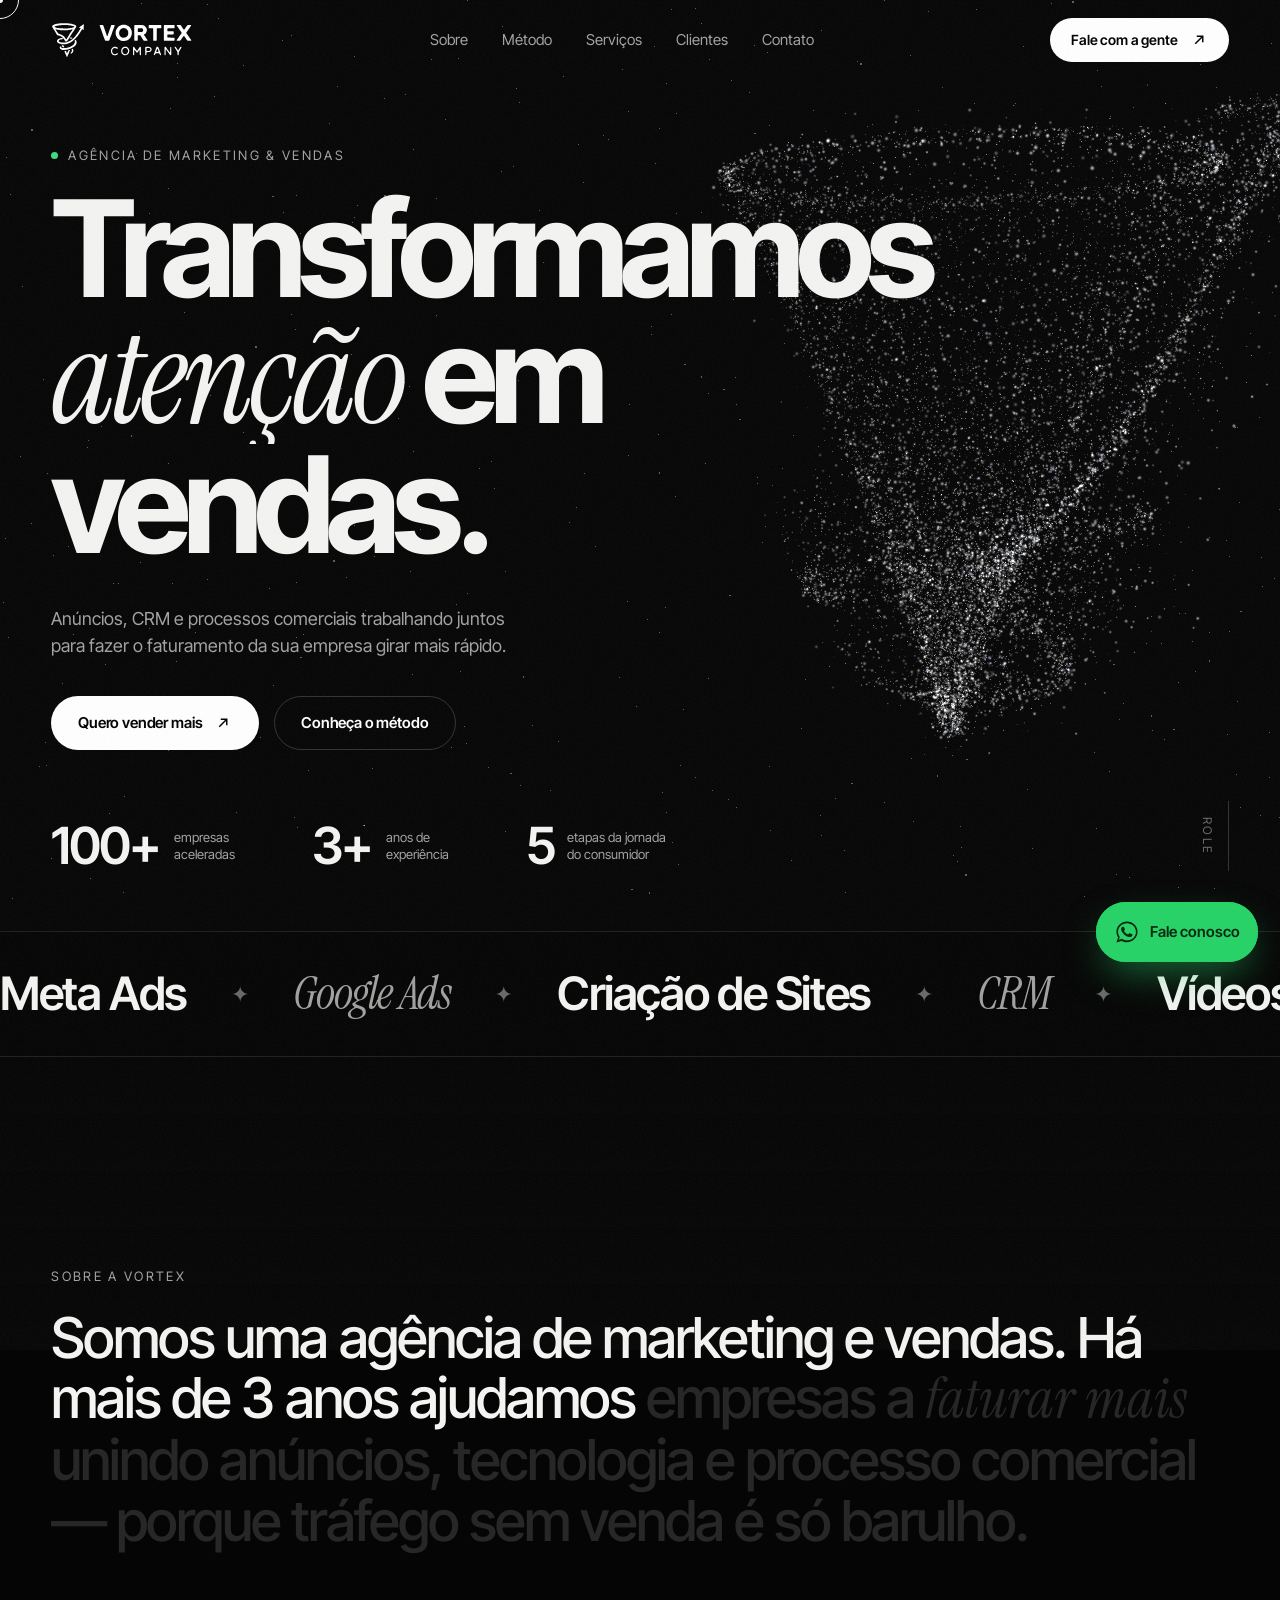
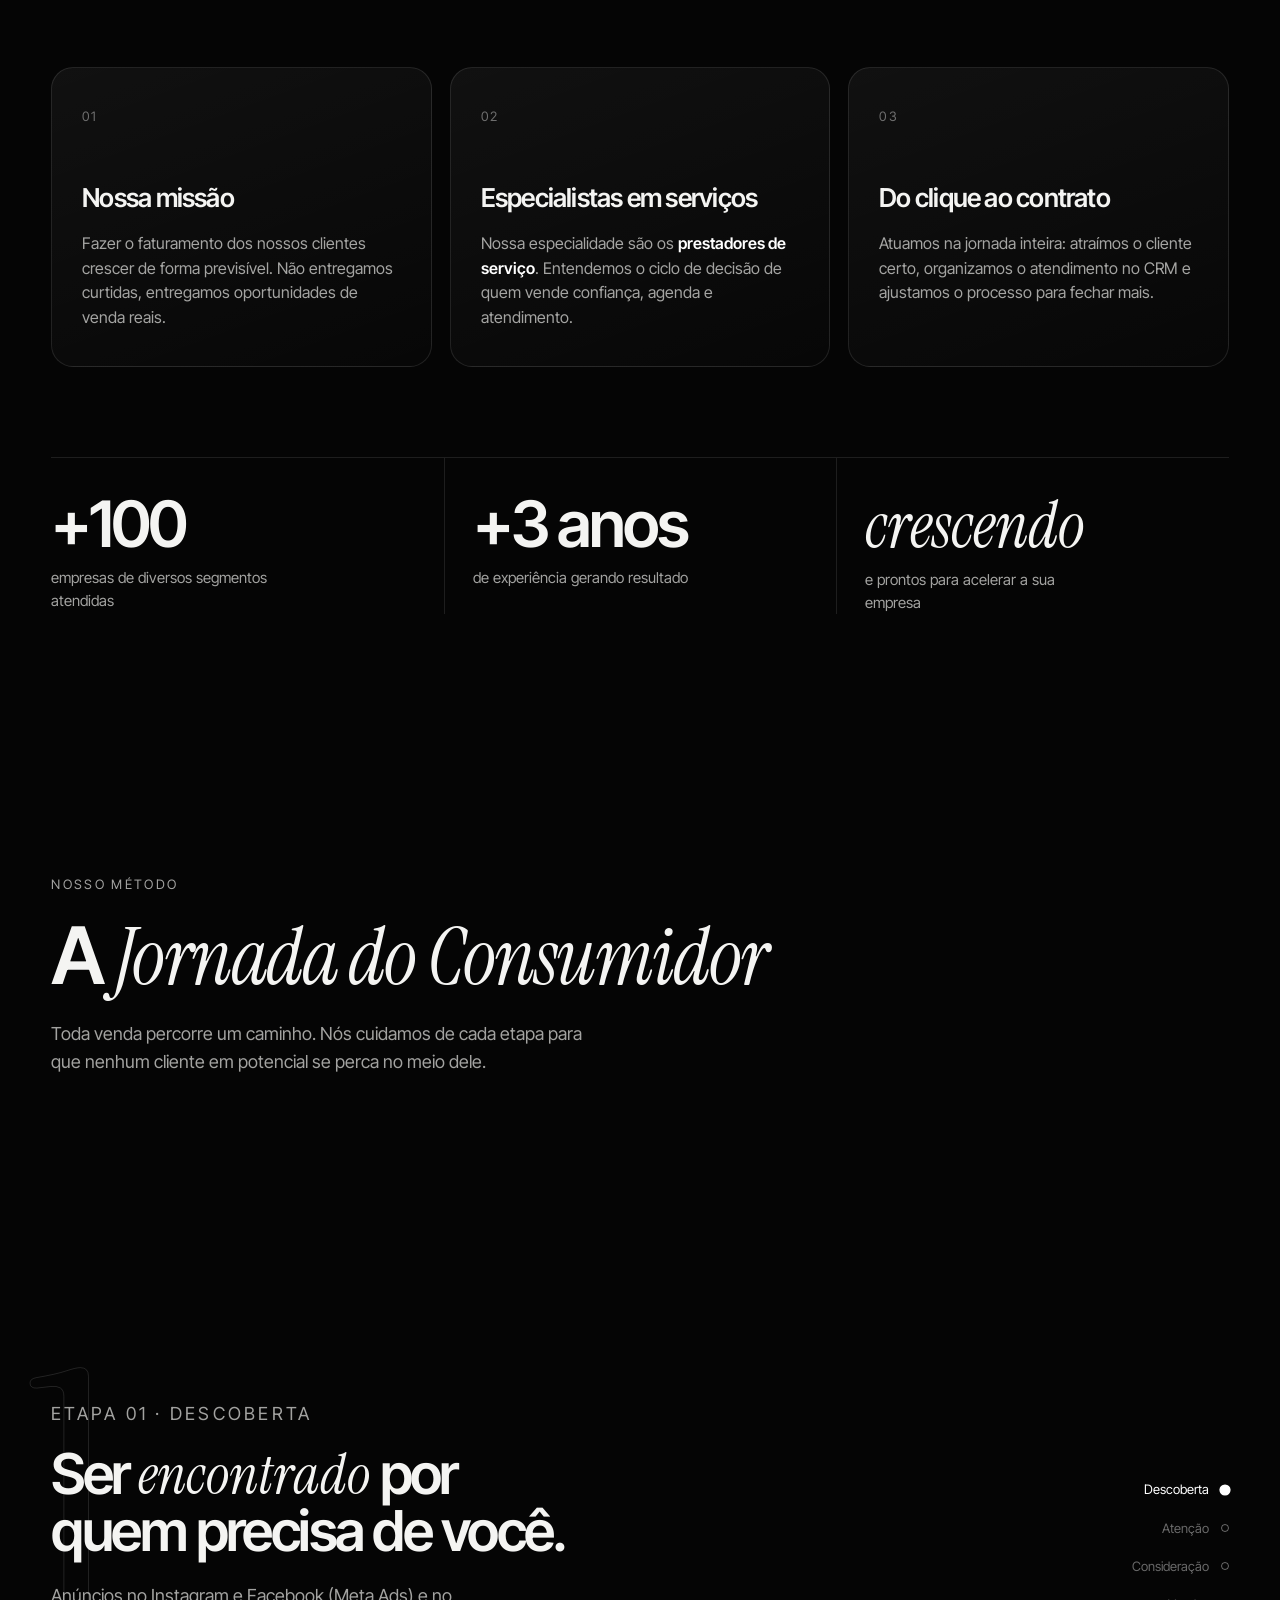
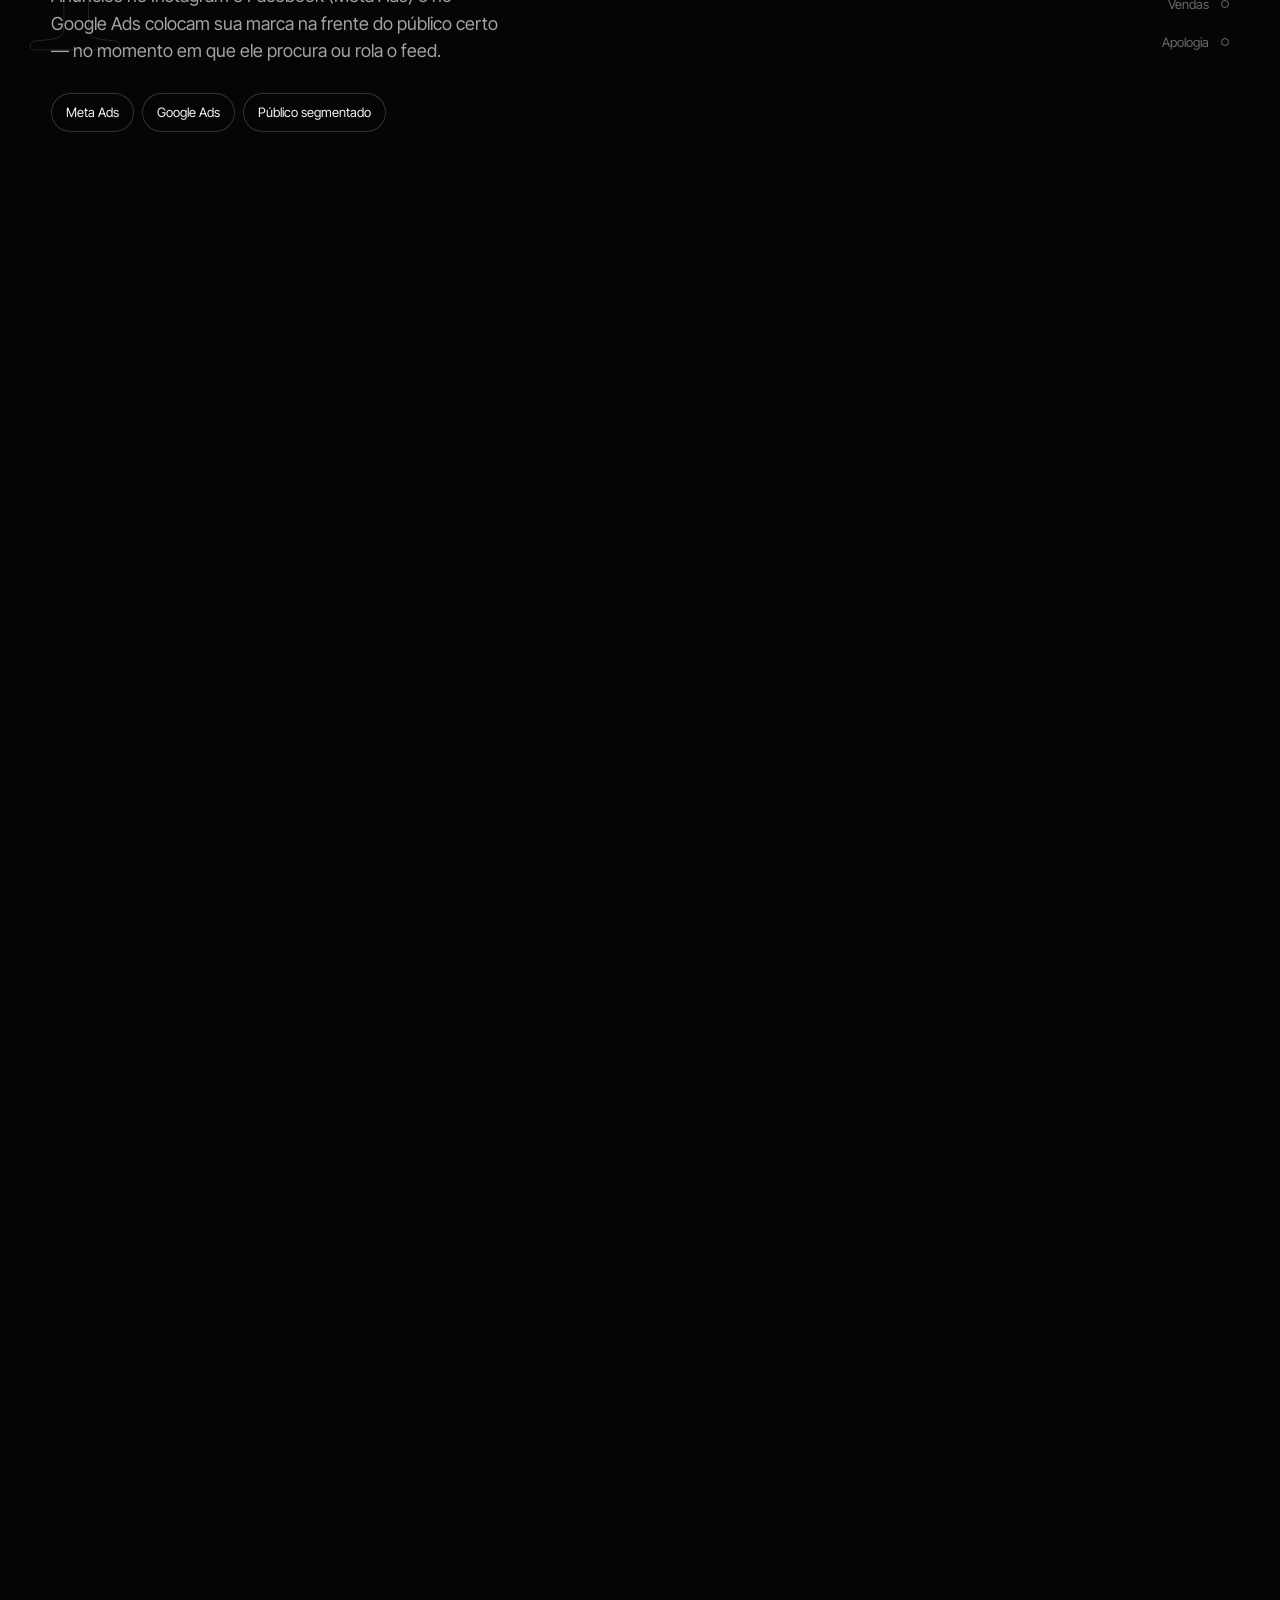
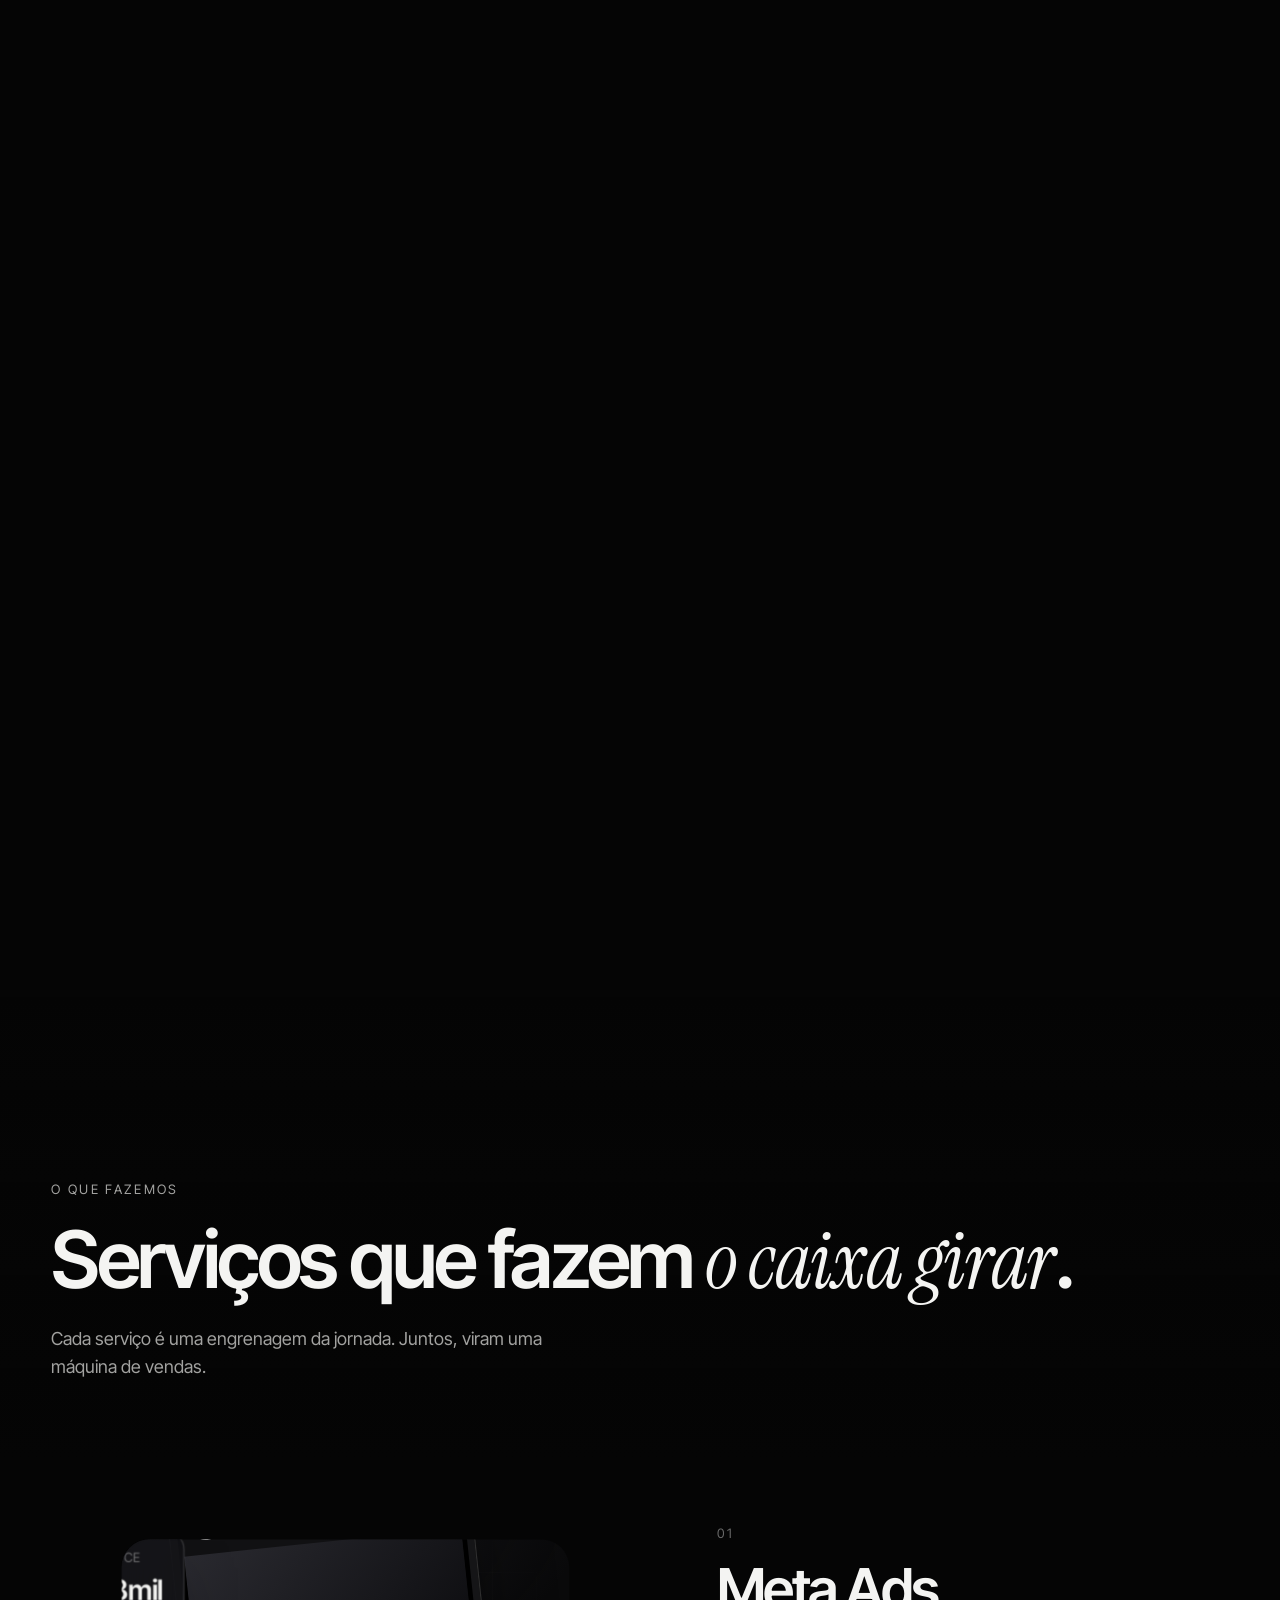
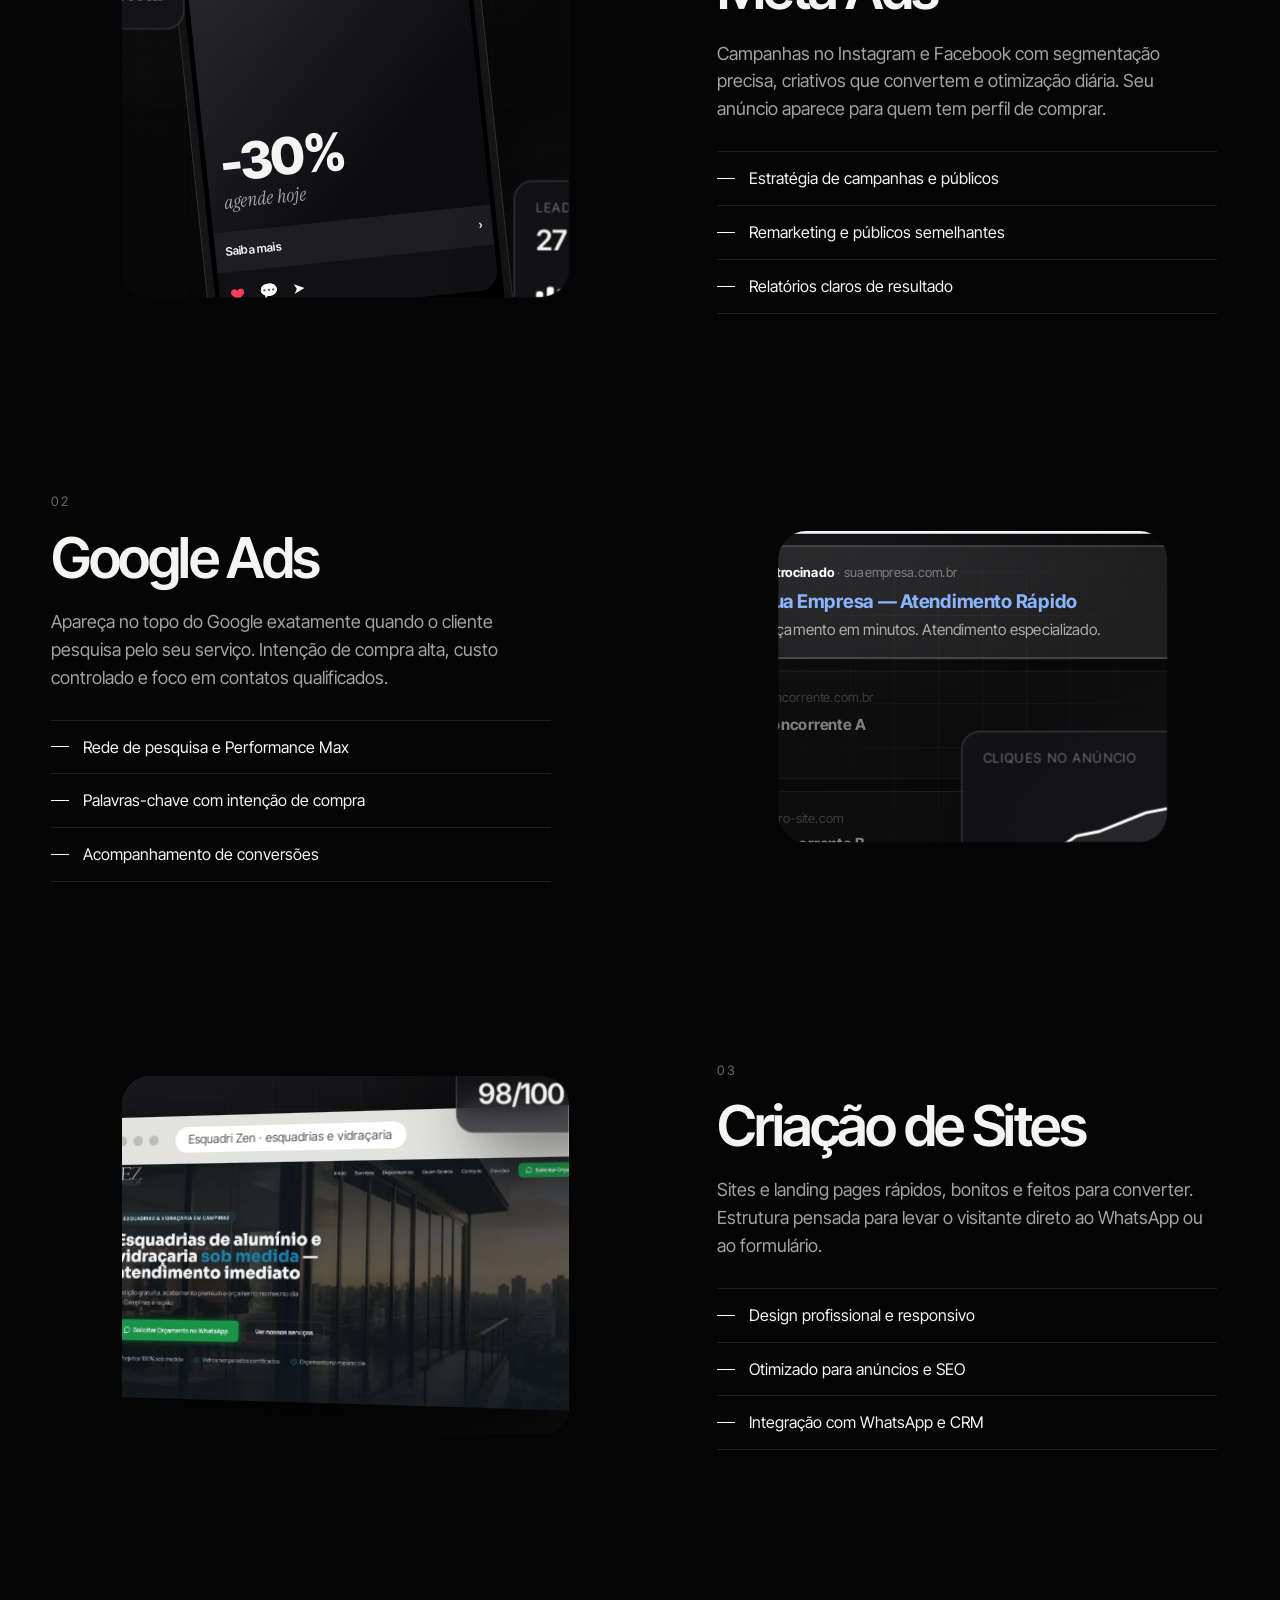
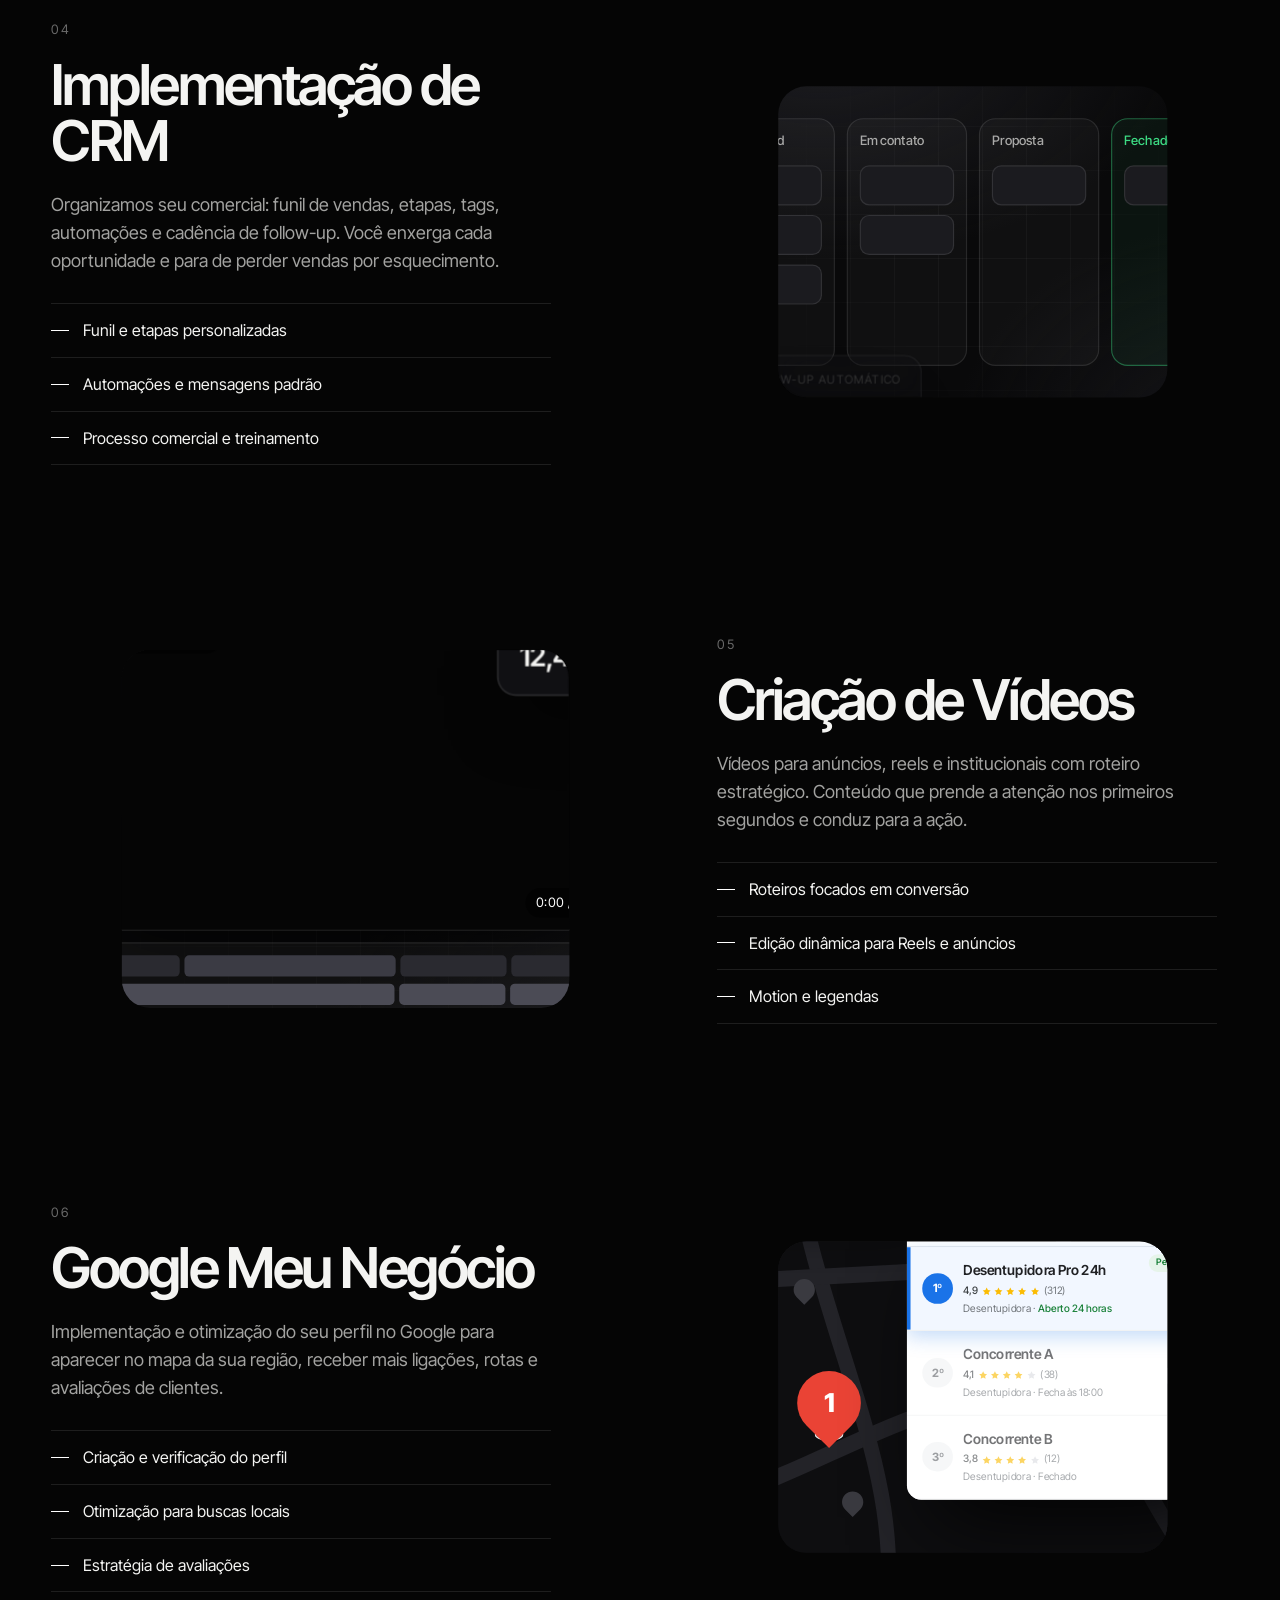
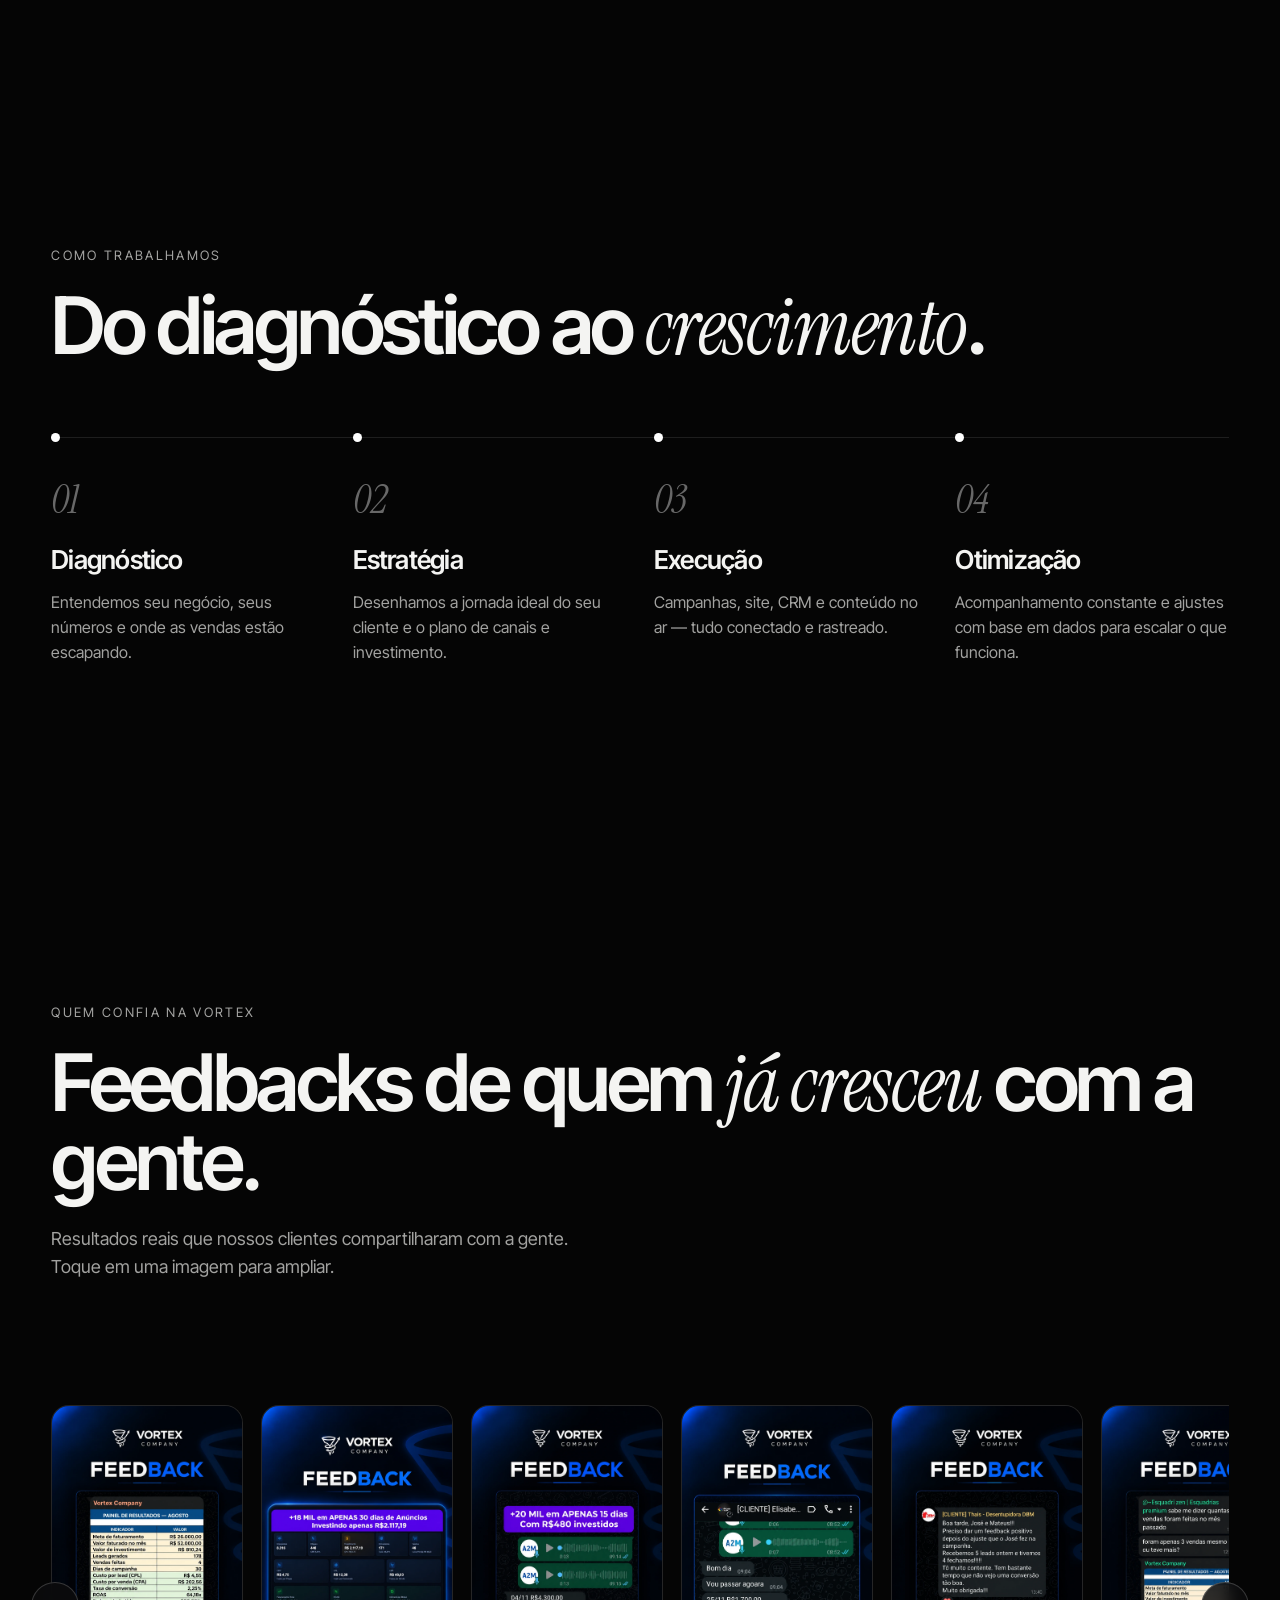
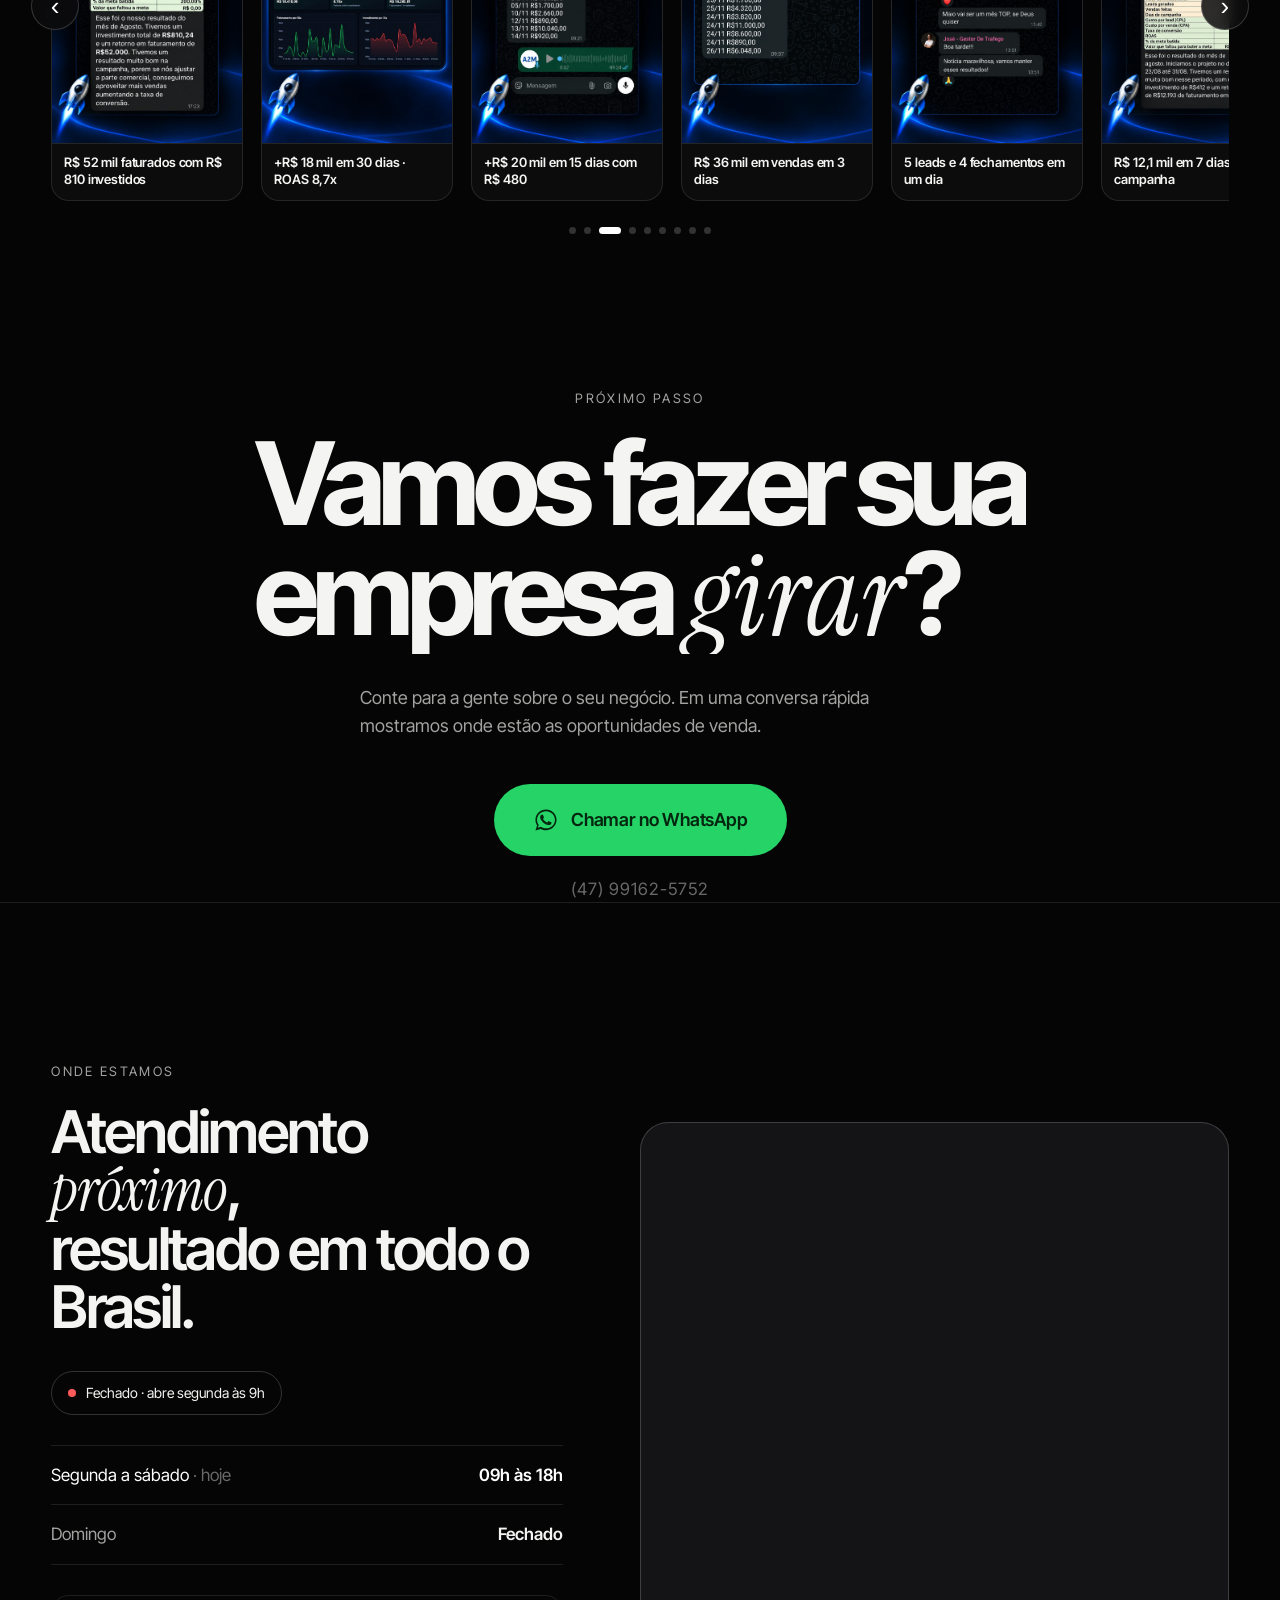
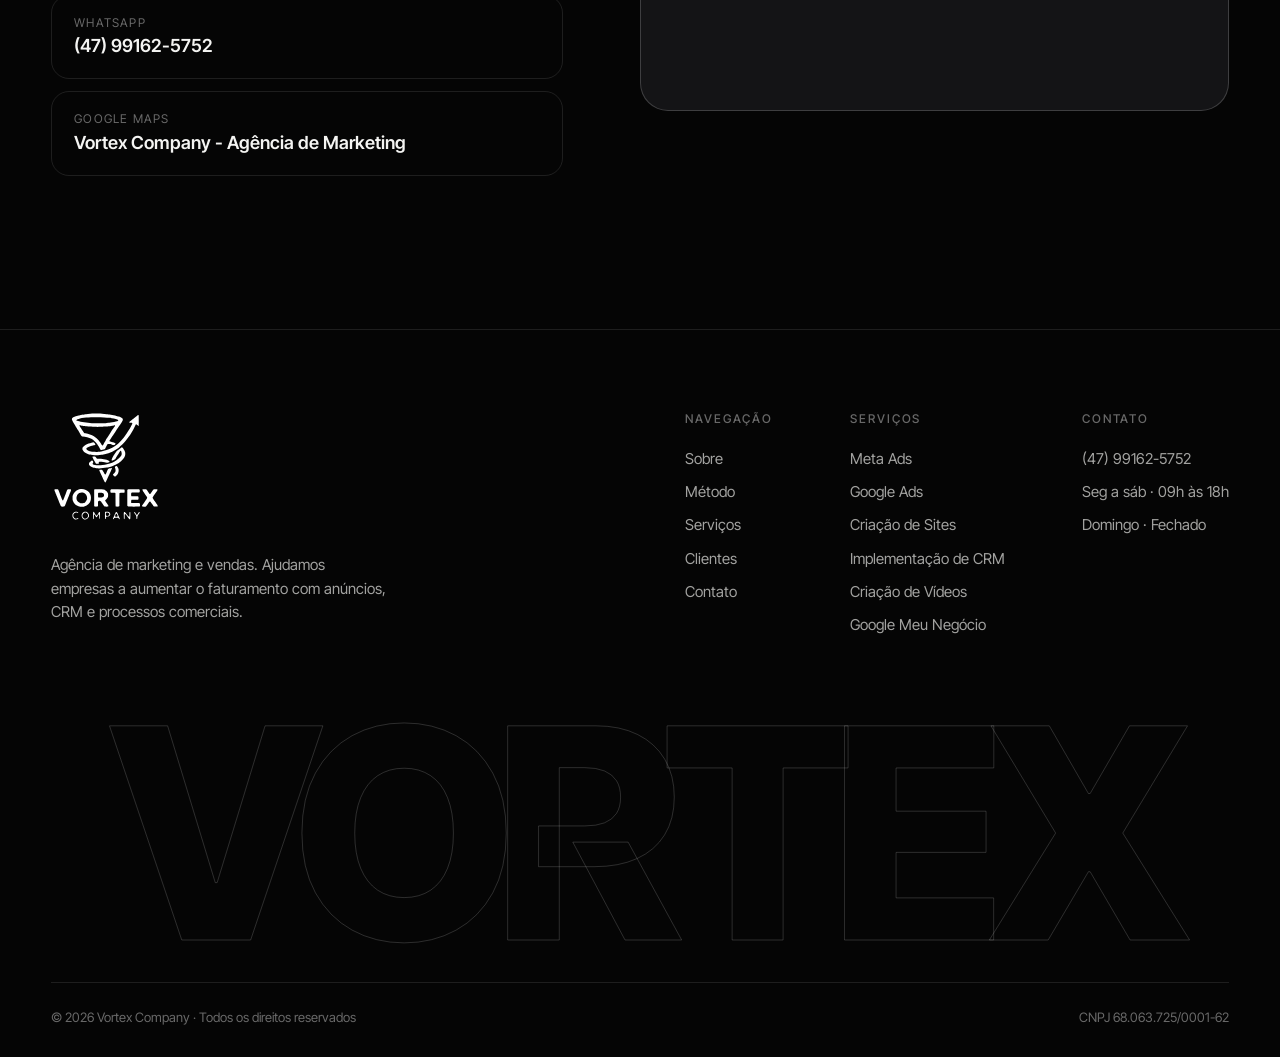
==== commit 64e7e5ce: "Adiciona 5 feedbacks e troca o exemplo do Google Meu Negócio - Galeria agora com 9 feedbacks, os mai" ====
--- a/public/index.html
+++ b/public/index.html
@@ -22,7 +22,7 @@
   <link rel="preconnect" href="https://fonts.googleapis.com">
   <link rel="preconnect" href="https://fonts.gstatic.com" crossorigin>
   <link href="https://fonts.googleapis.com/css2?family=Inter+Tight:wght@300;400;500;600;700;800&family=Instrument+Serif:ital@0;1&display=swap" rel="stylesheet">
-  <link rel="stylesheet" href="assets/css/style.css?v=20261024b">
+  <link rel="stylesheet" href="assets/css/style.css?v=20261024c">
 
   <script type="application/ld+json">
   {
@@ -351,28 +351,33 @@
                 <span class="pin pin--ghost" style="left:22%;top:30%"></span>
                 <span class="pin pin--ghost" style="left:72%;top:64%"></span>
                 <span class="pin pin--ghost" style="left:30%;top:74%"></span>
-                <span class="pin pin--main"><span class="logo-mark"></span></span>
+                <span class="pin pin--main"><b>1</b></span>
                 <span class="pulse"></span>
               </div>
-              <div class="gchip"><svg viewBox="0 0 24 24"><circle cx="11" cy="11" r="7"/><path d="m20 20-4-4"/></svg>agência de marketing perto de mim</div>
-              <a class="gbp" href="https://maps.google.com/?cid=4198462059883251963" target="_blank" rel="noopener" aria-label="Abrir o perfil da Vortex Company no Google Maps">
-                <div class="gbp__cover"><span class="logo-mark"></span><span class="logo-word"></span></div>
-                <div class="gbp__body">
-                  <b class="gbp__name">Vortex Company - Agência de Marketing</b>
-                  <span class="gbp__cat">Agência de marketing</span>
-                  <div class="gbp__actions">
-                    <span><i><svg viewBox="0 0 24 24"><path d="M12 3 21 12l-9 9-9-9z"/><path d="M10 14v-3h5l-2-2m2 2-2 2"/></svg></i>Rotas</span>
-                    <span><i><svg viewBox="0 0 24 24"><path d="M7 4h10v17l-5-4-5 4z"/></svg></i>Salvar</span>
-                    <span><i><svg viewBox="0 0 24 24"><path d="M5 4h4l2 5-3 2a11 11 0 0 0 5 5l2-3 5 2v4a2 2 0 0 1-2 2A17 17 0 0 1 3 6a2 2 0 0 1 2-2"/></svg></i>Ligar</span>
-                    <span><i><svg viewBox="0 0 24 24"><circle cx="18" cy="5" r="2.5"/><circle cx="6" cy="12" r="2.5"/><circle cx="18" cy="19" r="2.5"/><path d="m8.2 10.8 7.6-4.4M8.2 13.2l7.6 4.4"/></svg></i>Compartilhar</span>
+              <div class="gchip"><svg viewBox="0 0 24 24"><circle cx="11" cy="11" r="7"/><path d="m20 20-4-4"/></svg>desentupidora perto de mim</div>
+              <div class="lp is-ranked" aria-label="Exemplo: perfil otimizado no Google Maps subindo para o primeiro lugar">
+                <div class="lp__head"><b>Resultados no mapa</b><span class="lp__tag">Exemplo</span></div>
+                <div class="lp__list">
+                  <div class="lp__item lp__item--star" style="--pos:0">
+                    <span class="lp__rank">1º</span>
+                    <div class="lp__info">
+                      <b>Desentupidora Pro 24h</b>
+                      <span class="lp__rating"><em>4,9</em><span class="lp__stars"><i class="on"><svg viewBox="0 0 24 24"><path d="m12 3 2.7 5.6 6.1.9-4.4 4.3 1 6.1L12 17l-5.4 2.9 1-6.1L3.2 9.5l6.1-.9z"/></svg></i><i class="on"><svg viewBox="0 0 24 24"><path d="m12 3 2.7 5.6 6.1.9-4.4 4.3 1 6.1L12 17l-5.4 2.9 1-6.1L3.2 9.5l6.1-.9z"/></svg></i><i class="on"><svg viewBox="0 0 24 24"><path d="m12 3 2.7 5.6 6.1.9-4.4 4.3 1 6.1L12 17l-5.4 2.9 1-6.1L3.2 9.5l6.1-.9z"/></svg></i><i class="on"><svg viewBox="0 0 24 24"><path d="m12 3 2.7 5.6 6.1.9-4.4 4.3 1 6.1L12 17l-5.4 2.9 1-6.1L3.2 9.5l6.1-.9z"/></svg></i><i class="on"><svg viewBox="0 0 24 24"><path d="m12 3 2.7 5.6 6.1.9-4.4 4.3 1 6.1L12 17l-5.4 2.9 1-6.1L3.2 9.5l6.1-.9z"/></svg></i></span><small>(312)</small></span>
+                      <small>Desentupidora · <strong>Aberto 24 horas</strong></small>
+                    </div>
+                    <span class="lp__badge">Perfil otimizado</span>
+                    <div class="lp__actions"><span>Ligar</span><span>Rotas</span></div>
                   </div>
-                  <ul class="gbp__info">
-                    <li><svg viewBox="0 0 24 24"><circle cx="12" cy="12" r="9"/><path d="M12 7v5l3 2"/></svg><span><b class="gbp__status" id="gbpStatus">Aberto</b> · Seg. a sáb. 09:00–18:00</span></li>
-                    <li><svg viewBox="0 0 24 24"><path d="M5 4h4l2 5-3 2a11 11 0 0 0 5 5l2-3 5 2v4a2 2 0 0 1-2 2A17 17 0 0 1 3 6a2 2 0 0 1 2-2"/></svg><span>(47) 99162-5752</span></li>
-                    <li><svg viewBox="0 0 24 24"><circle cx="12" cy="12" r="9"/><path d="M3 12h18M12 3c3 3 3 15 0 18M12 3c-3 3-3 15 0 18"/></svg><span>vortexcompanybr.com.br</span></li>
-                  </ul>
+                  <div class="lp__item" style="--pos:1">
+                    <span class="lp__rank">2º</span>
+                    <div class="lp__info"><b>Concorrente A</b><span class="lp__rating"><em>4,1</em><span class="lp__stars"><i class="on"><svg viewBox="0 0 24 24"><path d="m12 3 2.7 5.6 6.1.9-4.4 4.3 1 6.1L12 17l-5.4 2.9 1-6.1L3.2 9.5l6.1-.9z"/></svg></i><i class="on"><svg viewBox="0 0 24 24"><path d="m12 3 2.7 5.6 6.1.9-4.4 4.3 1 6.1L12 17l-5.4 2.9 1-6.1L3.2 9.5l6.1-.9z"/></svg></i><i class="on"><svg viewBox="0 0 24 24"><path d="m12 3 2.7 5.6 6.1.9-4.4 4.3 1 6.1L12 17l-5.4 2.9 1-6.1L3.2 9.5l6.1-.9z"/></svg></i><i class="on"><svg viewBox="0 0 24 24"><path d="m12 3 2.7 5.6 6.1.9-4.4 4.3 1 6.1L12 17l-5.4 2.9 1-6.1L3.2 9.5l6.1-.9z"/></svg></i><i class=""><svg viewBox="0 0 24 24"><path d="m12 3 2.7 5.6 6.1.9-4.4 4.3 1 6.1L12 17l-5.4 2.9 1-6.1L3.2 9.5l6.1-.9z"/></svg></i></span><small>(38)</small></span><small>Desentupidora · Fecha às 18:00</small></div>
+                  </div>
+                  <div class="lp__item" style="--pos:2">
+                    <span class="lp__rank">3º</span>
+                    <div class="lp__info"><b>Concorrente B</b><span class="lp__rating"><em>3,8</em><span class="lp__stars"><i class="on"><svg viewBox="0 0 24 24"><path d="m12 3 2.7 5.6 6.1.9-4.4 4.3 1 6.1L12 17l-5.4 2.9 1-6.1L3.2 9.5l6.1-.9z"/></svg></i><i class="on"><svg viewBox="0 0 24 24"><path d="m12 3 2.7 5.6 6.1.9-4.4 4.3 1 6.1L12 17l-5.4 2.9 1-6.1L3.2 9.5l6.1-.9z"/></svg></i><i class="on"><svg viewBox="0 0 24 24"><path d="m12 3 2.7 5.6 6.1.9-4.4 4.3 1 6.1L12 17l-5.4 2.9 1-6.1L3.2 9.5l6.1-.9z"/></svg></i><i class="on"><svg viewBox="0 0 24 24"><path d="m12 3 2.7 5.6 6.1.9-4.4 4.3 1 6.1L12 17l-5.4 2.9 1-6.1L3.2 9.5l6.1-.9z"/></svg></i><i class=""><svg viewBox="0 0 24 24"><path d="m12 3 2.7 5.6 6.1.9-4.4 4.3 1 6.1L12 17l-5.4 2.9 1-6.1L3.2 9.5l6.1-.9z"/></svg></i></span><small>(12)</small></span><small>Desentupidora · Fechado</small></div>
+                  </div>
                 </div>
-              </a>
+              </div>
             </div>
           </div>
           <div class="svc__body">
@@ -498,9 +503,9 @@
   <script src="assets/vendor/gsap.min.js"></script>
   <script src="assets/vendor/ScrollTrigger.min.js"></script>
   <script src="assets/vendor/lenis.min.js"></script>
-  <script src="assets/js/data.js?v=20261024b"></script>
+  <script src="assets/js/data.js?v=20261024c"></script>
   <script type="importmap">{ "imports": { "three": "./assets/vendor/three.module.min.js" } }</script>
-  <script type="module" src="assets/js/vortex3d.js?v=20261024b"></script>
-  <script src="assets/js/main.js?v=20261024b"></script>
+  <script type="module" src="assets/js/vortex3d.js?v=20261024c"></script>
+  <script src="assets/js/main.js?v=20261024c"></script>
 </body>
 </html>
--- a/public/assets/css/style.css
+++ b/public/assets/css/style.css
@@ -565,28 +565,35 @@
 .vis--gmb .pulse { left: 26%; top: 58%; }
 .gchip { position: absolute; left: 5%; top: 7%; z-index: 3; display: flex; align-items: center; gap: calc(var(--u) * 1.4); padding: calc(var(--u) * 1.6) calc(var(--u) * 2.6); border-radius: 99px; background: #fff; color: #202124; font-size: calc(var(--u) * 2.3); box-shadow: 0 10px 30px -10px rgba(0,0,0,.6); white-space: nowrap; }
 .gchip svg { width: calc(var(--u) * 2.6); height: calc(var(--u) * 2.6); fill: none; stroke: #5f6368; stroke-width: 2.2; }
-.gbp { position: absolute; z-index: 3; right: 5%; top: 9%; width: 54%; border-radius: calc(var(--u) * 2.4); overflow: hidden; background: #fff; color: #202124; box-shadow: 0 40px 70px -25px rgba(0,0,0,.85); transform: translateY(18%); opacity: 0; transition: transform 1.1s var(--ease), opacity .8s; }
-.svc.is-in .gbp { transform: none; opacity: 1; }
-.gbp__cover { height: calc(var(--u) * 13); background: radial-gradient(120% 140% at 80% 0%, #2a2f3a, #050505 70%); color: #fff; display: flex; align-items: center; justify-content: center; gap: calc(var(--u) * 2); }
-.gbp__cover .logo-mark { width: calc(var(--u) * 6.5); }
-.gbp__cover .logo-word { width: calc(var(--u) * 15); }
-.gbp__body { padding: calc(var(--u) * 2.6) calc(var(--u) * 3); display: flex; flex-direction: column; gap: calc(var(--u) * .8); }
-.gbp__name { font-size: calc(var(--u) * 3.1); line-height: 1.15; font-weight: 600; letter-spacing: -.01em; }
-.gbp__cat { font-size: calc(var(--u) * 2.1); color: #70757a; }
-.gbp__actions { display: grid; grid-template-columns: repeat(4, 1fr); gap: calc(var(--u) * 1); margin: calc(var(--u) * 1.6) 0; padding-bottom: calc(var(--u) * 2); border-bottom: 1px solid #e8eaed; }
-.gbp__actions span { display: flex; flex-direction: column; align-items: center; gap: calc(var(--u) * .8); font-size: calc(var(--u) * 1.7); color: #1a73e8; font-weight: 500; }
-.gbp__actions i { width: calc(var(--u) * 6); height: calc(var(--u) * 6); border-radius: 50%; display: grid; place-items: center; border: 1px solid #dadce0; transform: scale(0); transition: transform .6s var(--ease); }
-.gbp__actions span:first-child i { background: #1a73e8; border-color: #1a73e8; }
-.gbp__actions span:first-child svg { stroke: #fff; }
-.svc.is-in .gbp__actions i { transform: scale(1); }
-.svc.is-in .gbp__actions span:nth-child(1) i { transition-delay: .5s; } .svc.is-in .gbp__actions span:nth-child(2) i { transition-delay: .6s; }
-.svc.is-in .gbp__actions span:nth-child(3) i { transition-delay: .7s; } .svc.is-in .gbp__actions span:nth-child(4) i { transition-delay: .8s; }
-.gbp__actions svg { width: 52%; height: 52%; fill: none; stroke: #1a73e8; stroke-width: 1.8; stroke-linejoin: round; stroke-linecap: round; }
-.gbp__info { list-style: none; margin: 0; padding: 0; display: flex; flex-direction: column; gap: calc(var(--u) * 1.4); font-size: calc(var(--u) * 1.9); color: #3c4043; }
-.gbp__info li { display: flex; align-items: center; gap: calc(var(--u) * 1.6); }
-.gbp__info svg { width: calc(var(--u) * 2.6); height: calc(var(--u) * 2.6); flex: none; fill: none; stroke: #1a73e8; stroke-width: 1.8; stroke-linecap: round; stroke-linejoin: round; }
-.gbp__status { color: #188038; font-weight: 600; }
-.gbp__status.is-closed { color: #d93025; }
+.lp { position: absolute; z-index: 3; right: 5%; top: 9%; width: 56%; border-radius: calc(var(--u) * 2.4); background: #fff; color: #202124; box-shadow: 0 40px 70px -25px rgba(0,0,0,.85); overflow: hidden; --row: calc(var(--u) * 14); transform: translateY(14%); opacity: 0; transition: transform 1.1s var(--ease), opacity .8s; }
+.svc.is-in .lp { transform: none; opacity: 1; }
+.lp__head { display: flex; align-items: center; justify-content: space-between; padding: calc(var(--u) * 2) calc(var(--u) * 2.6); border-bottom: 1px solid #e8eaed; font-size: calc(var(--u) * 2.2); }
+.lp__tag { font-size: calc(var(--u) * 1.6); color: #70757a; border: 1px solid #dadce0; border-radius: 99px; padding: calc(var(--u) * .4) calc(var(--u) * 1.4); }
+.lp__list { position: relative; height: calc(var(--row) * 3); }
+.lp__item { position: absolute; left: 0; right: 0; top: calc(var(--pos) * var(--row)); height: var(--row); display: grid; grid-template-columns: auto 1fr auto; align-items: center; gap: calc(var(--u) * 1.8); padding: 0 calc(var(--u) * 2.6); border-bottom: 1px solid #f1f3f4; background: #fff; transition: top 1s var(--ease), background .6s, box-shadow .6s; }
+.lp__item:not(.lp__item--star) { opacity: .62; }
+.lp__item--star { z-index: 2; }
+.lp.is-ranked .lp__item--star { background: #f2f7ff; box-shadow: inset calc(var(--u) * .6) 0 0 #1a73e8, 0 calc(var(--u) * 1) calc(var(--u) * 3) rgba(26,115,232,.25); }
+.lp__rank { width: calc(var(--u) * 5); height: calc(var(--u) * 5); border-radius: 50%; display: grid; place-items: center; background: #f1f3f4; font-size: calc(var(--u) * 1.9); font-weight: 700; color: #5f6368; }
+.lp.is-ranked .lp__item--star .lp__rank { background: #1a73e8; color: #fff; }
+.lp__info { display: flex; flex-direction: column; gap: calc(var(--u) * .3); min-width: 0; }
+.lp__info b { font-size: calc(var(--u) * 2.3); font-weight: 600; white-space: nowrap; overflow: hidden; text-overflow: ellipsis; }
+.lp__info small { font-size: calc(var(--u) * 1.7); color: #70757a; white-space: nowrap; }
+.lp__info strong { color: #188038; font-weight: 500; }
+.lp__rating { display: flex; align-items: center; gap: calc(var(--u) * .6); font-size: calc(var(--u) * 1.7); color: #70757a; }
+.lp__rating em { font-family: var(--sans); font-style: normal; color: #3c4043; font-weight: 500; }
+.lp__stars { display: flex; gap: 1px; }
+.lp__stars i { width: calc(var(--u) * 1.8); height: calc(var(--u) * 1.8); }
+.lp__stars svg { width: 100%; height: 100%; fill: #dadce0; }
+.lp__stars i.on svg { fill: #fbbc04; }
+.lp__badge { position: absolute; top: calc(var(--u) * 1.2); right: calc(var(--u) * 2.6); font-size: calc(var(--u) * 1.5); font-weight: 600; color: #188038; background: #e6f4ea; border-radius: 99px; padding: calc(var(--u) * .3) calc(var(--u) * 1.2); opacity: 0; transform: scale(.6); transition: opacity .5s .6s, transform .5s .6s var(--ease); }
+.lp.is-ranked .lp__badge { opacity: 1; transform: none; }
+.lp__actions { display: flex; flex-direction: column; gap: calc(var(--u) * .7); margin-top: calc(var(--u) * 2.4); }
+.lp__actions span { font-size: calc(var(--u) * 1.6); color: #1a73e8; border: 1px solid #dadce0; border-radius: 99px; padding: calc(var(--u) * .5) calc(var(--u) * 1.6); text-align: center; }
+.vis--gmb .pin--main { background: #ea4335; }
+.vis--gmb .pin--main b { transform: rotate(45deg); color: #fff; font-size: 22px; font-weight: 800; }
+.vis--gmb .pin--main.is-first { animation: pinBounce .7s var(--ease); }
+@keyframes pinBounce { 0% { transform: translate(-50%, -100%) rotate(-45deg) scale(1); } 40% { transform: translate(-50%, -130%) rotate(-45deg) scale(1.15); } 100% { transform: translate(-50%, -100%) rotate(-45deg) scale(1); } }
 
 /* ---------- Feedbacks: carrossel ---------- */
 .fb { position: relative; margin-top: 50px; }
@@ -615,10 +622,9 @@
 
 @media (max-width: 760px) {
   .vis--gmb { --u: 1.32cqw; }
-  .gbp { width: 72%; right: 4%; top: 16%; }
-  .gbp__cover { height: calc(var(--u) * 10); }
+  .lp { width: 68%; right: 8%; top: 17%; }
   .gchip { left: 4%; top: 5%; }
-  .vis--gmb .pin--main, .vis--gmb .pulse { left: 14%; top: 82%; }
+  .vis--gmb .pin--main, .vis--gmb .pulse { left: 13%; top: 72%; }
   .fb__track { justify-content: flex-start; }
   .fb__card { flex-basis: 56vw; max-width: 220px; scroll-snap-align: center; }
   .fb__arrow { display: none; }
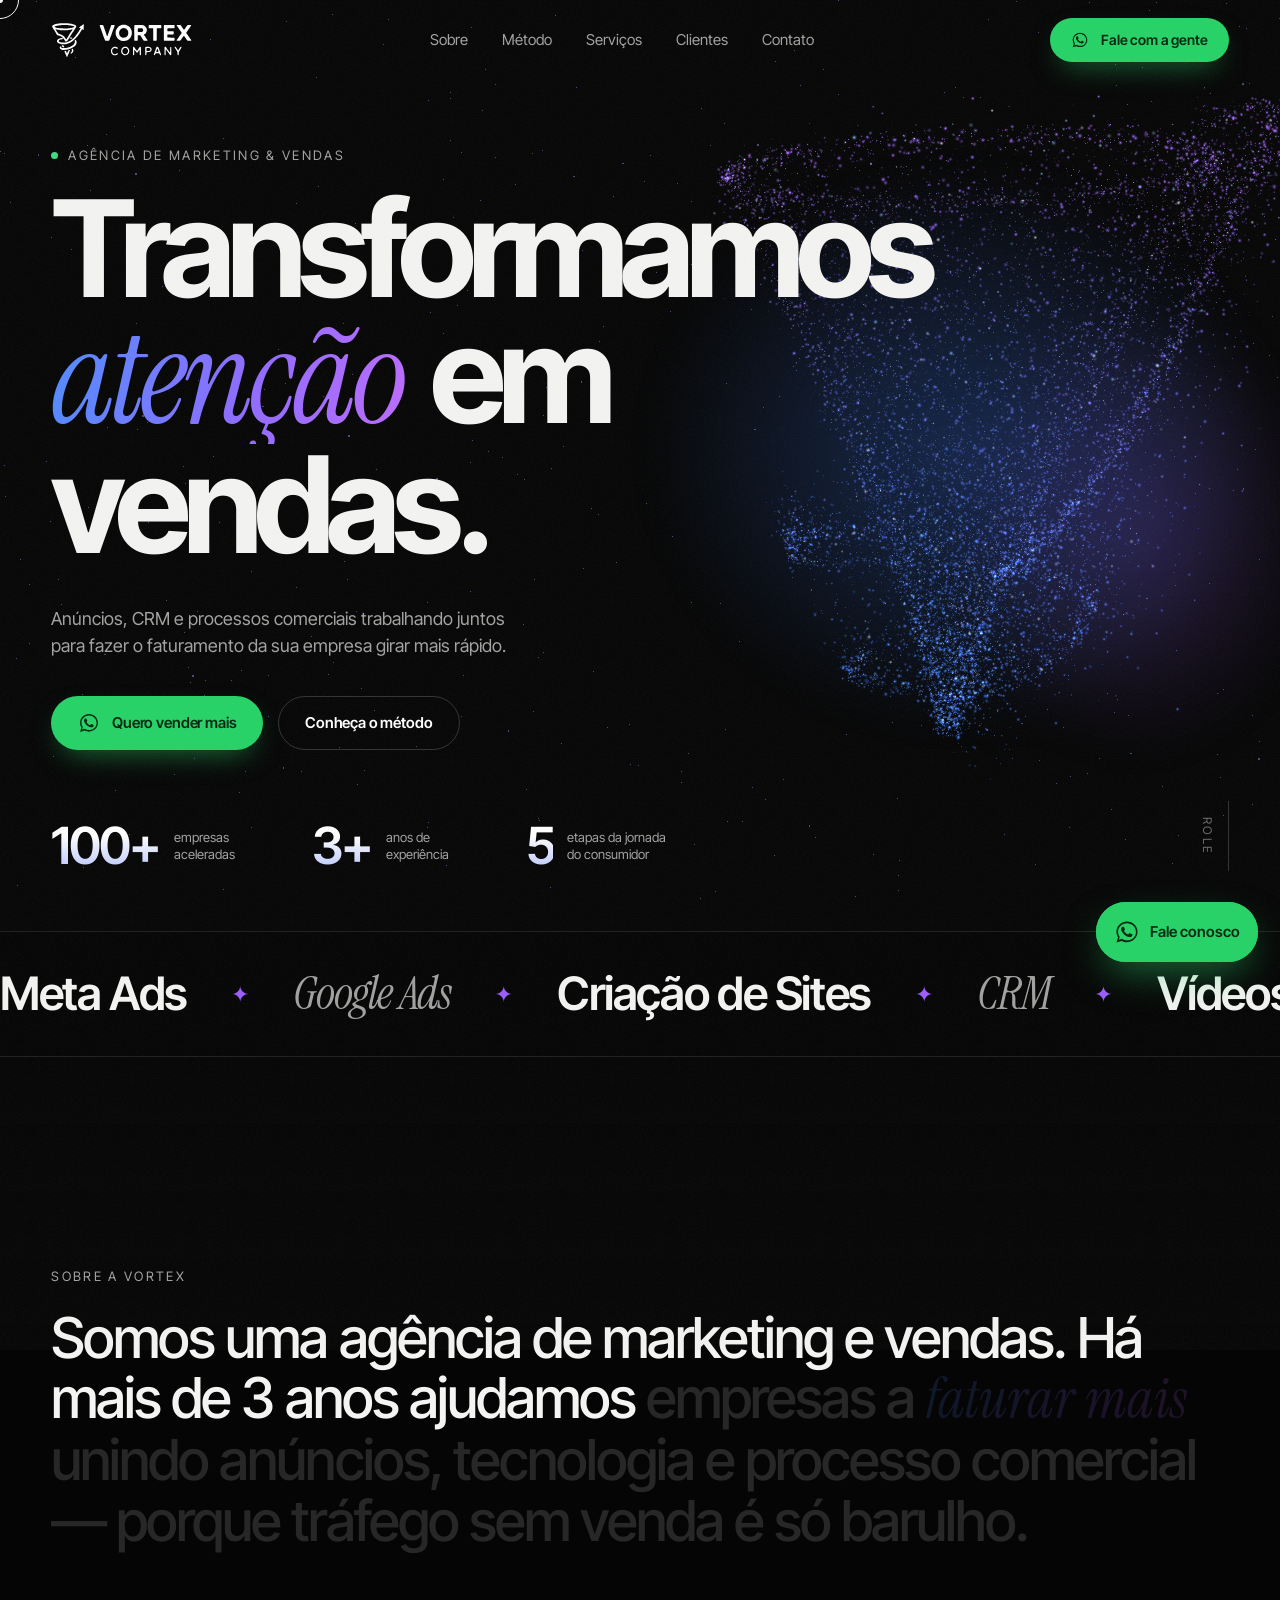
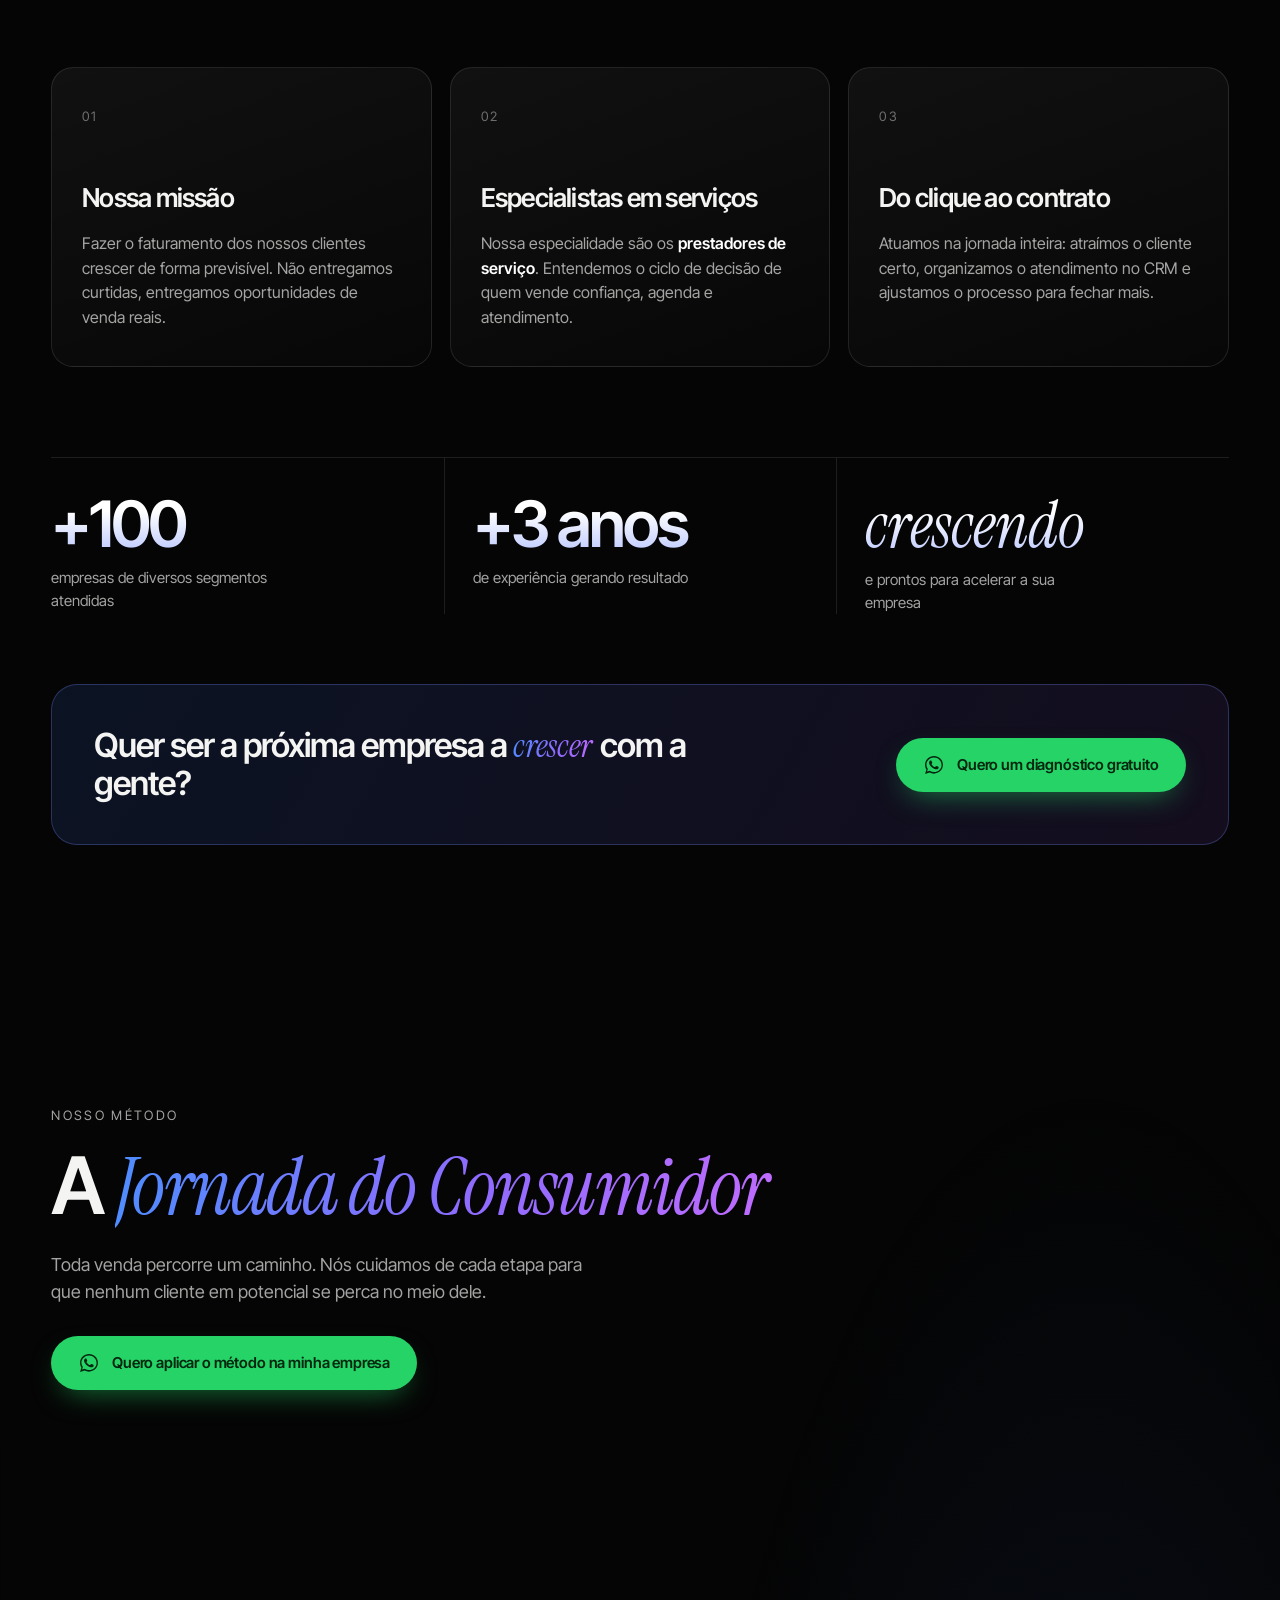
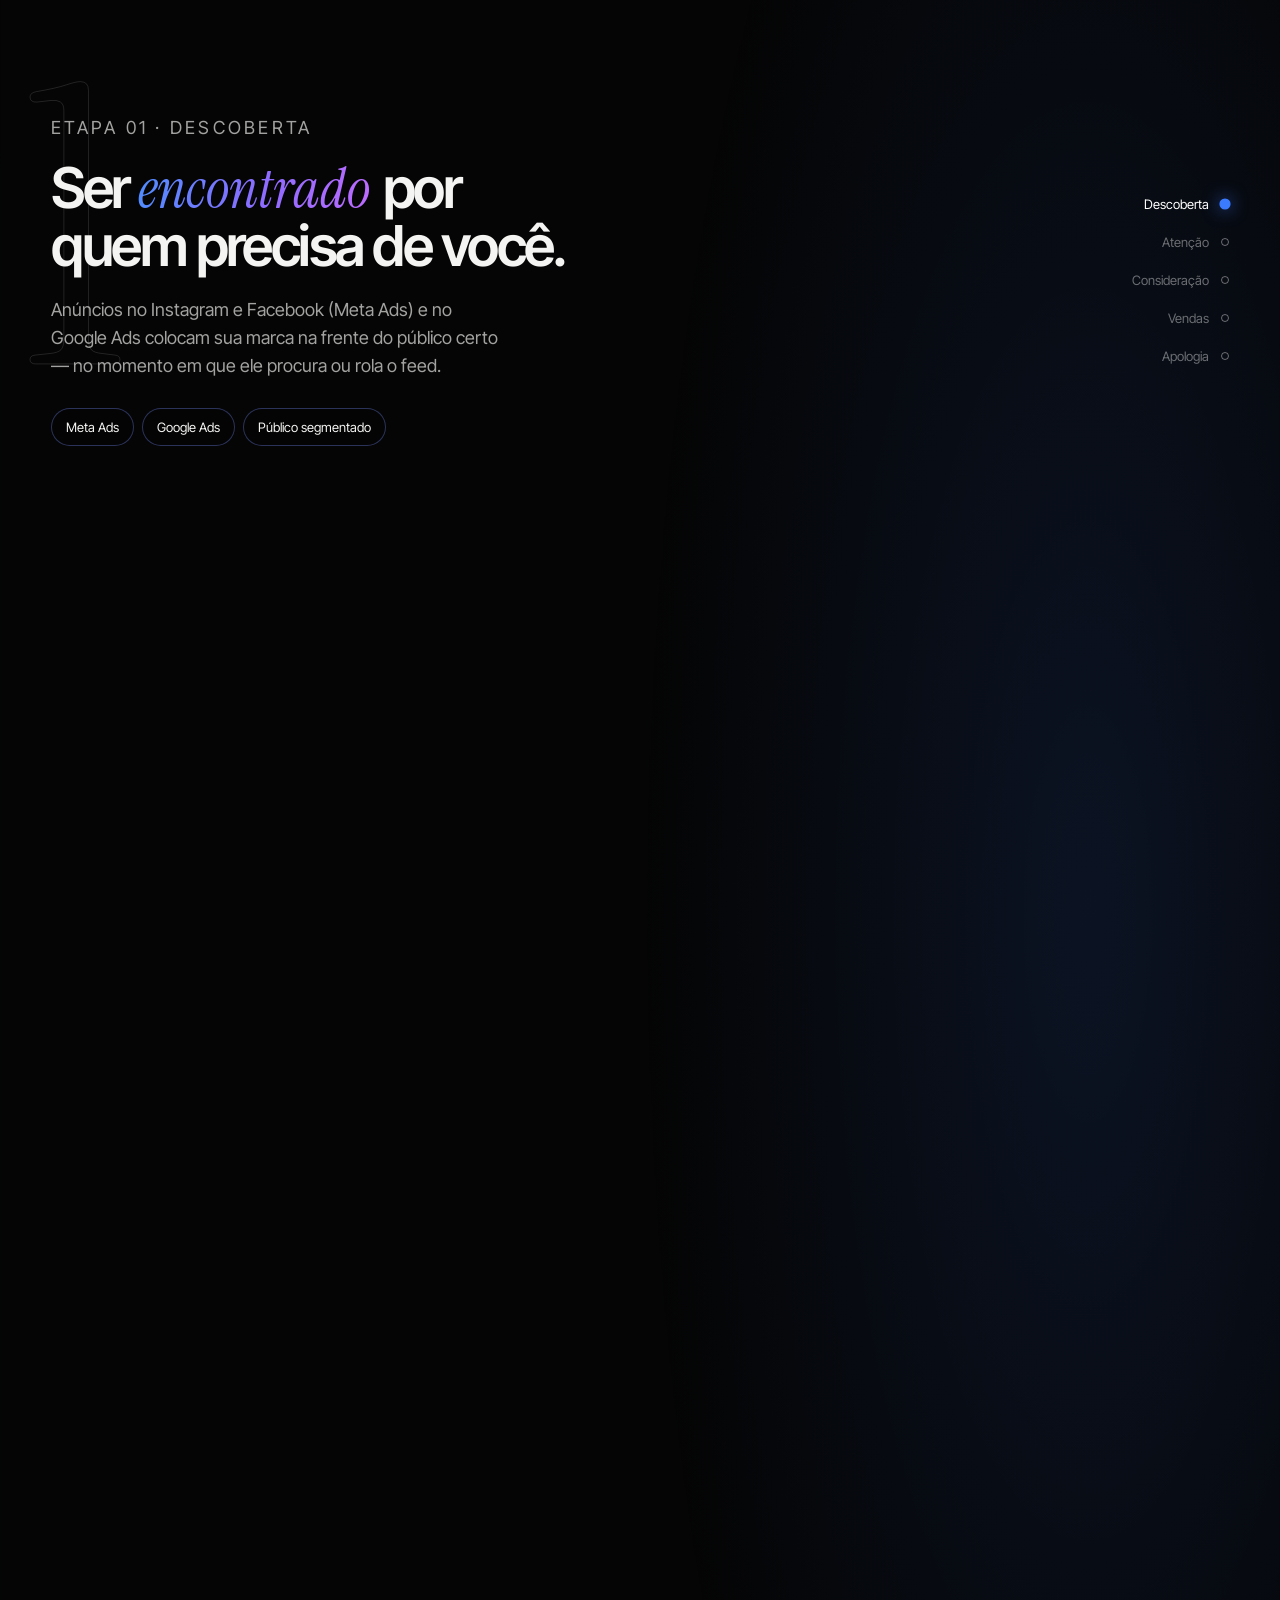
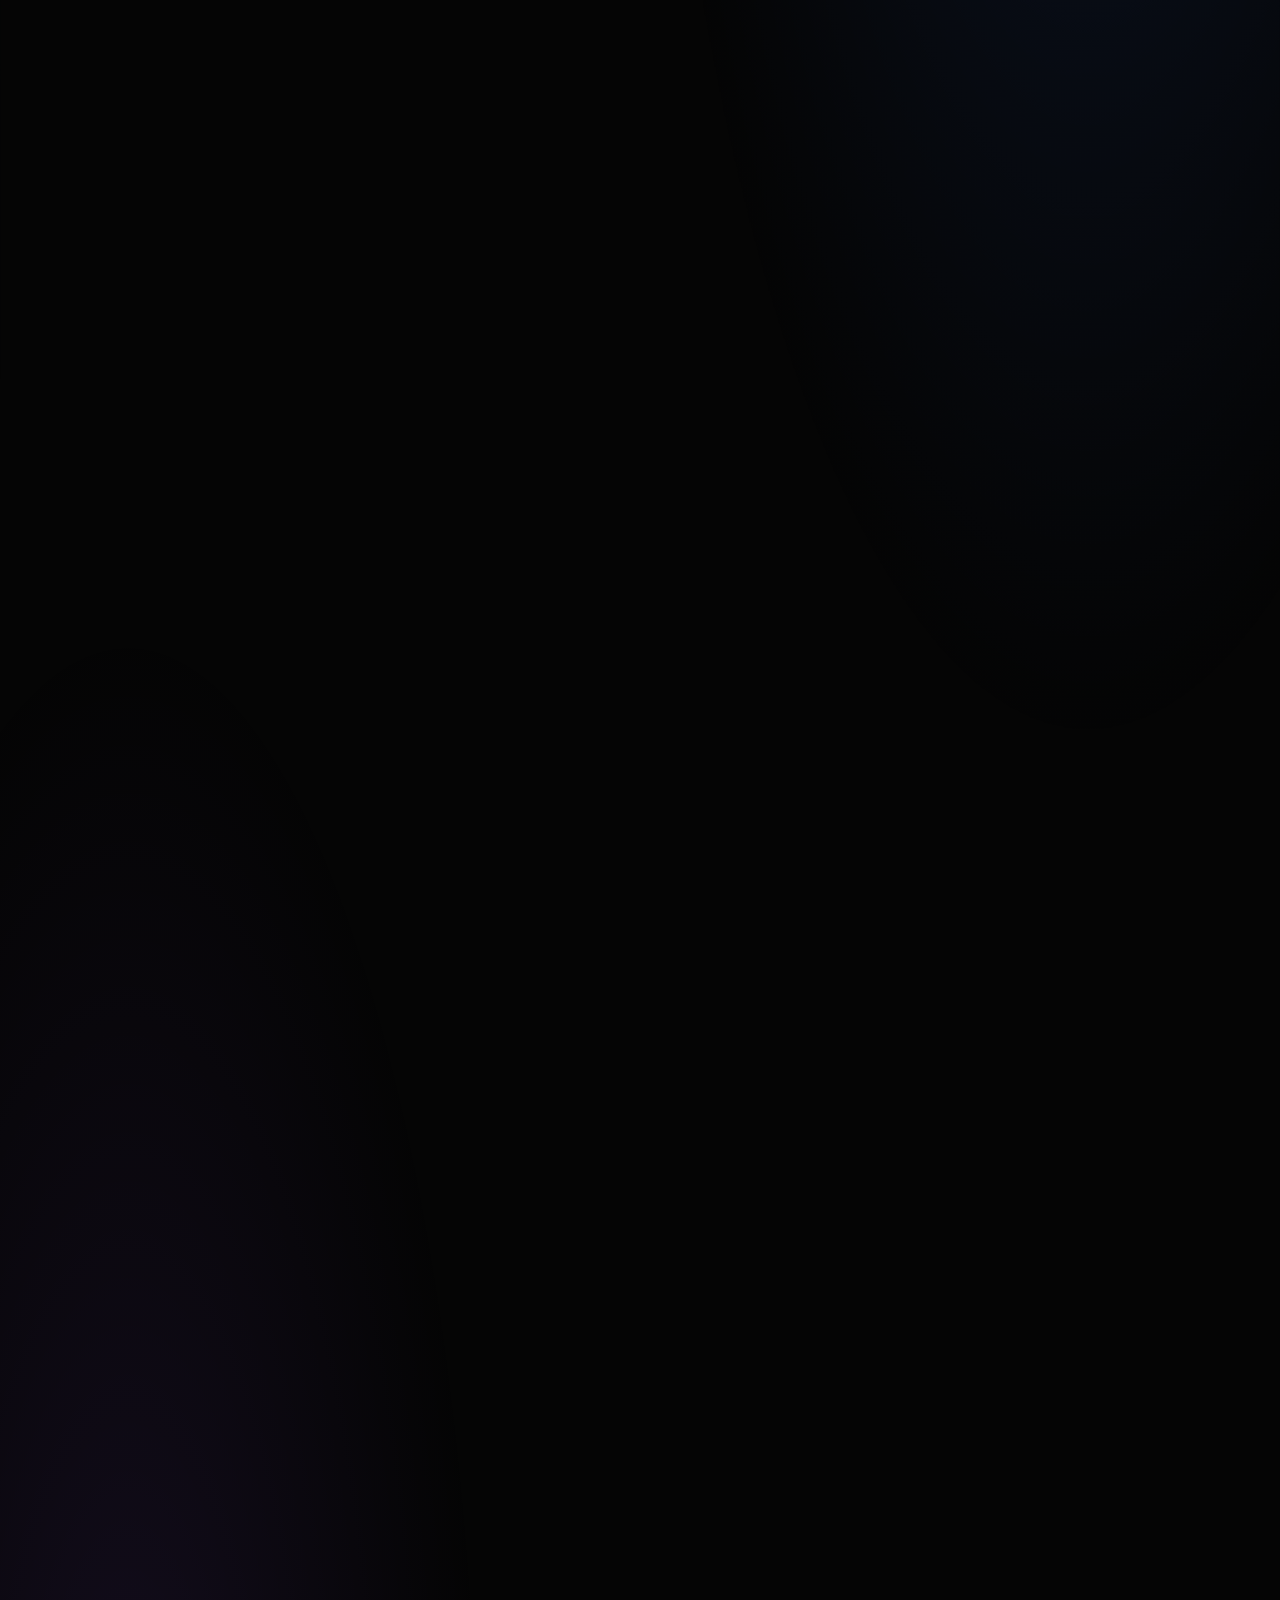
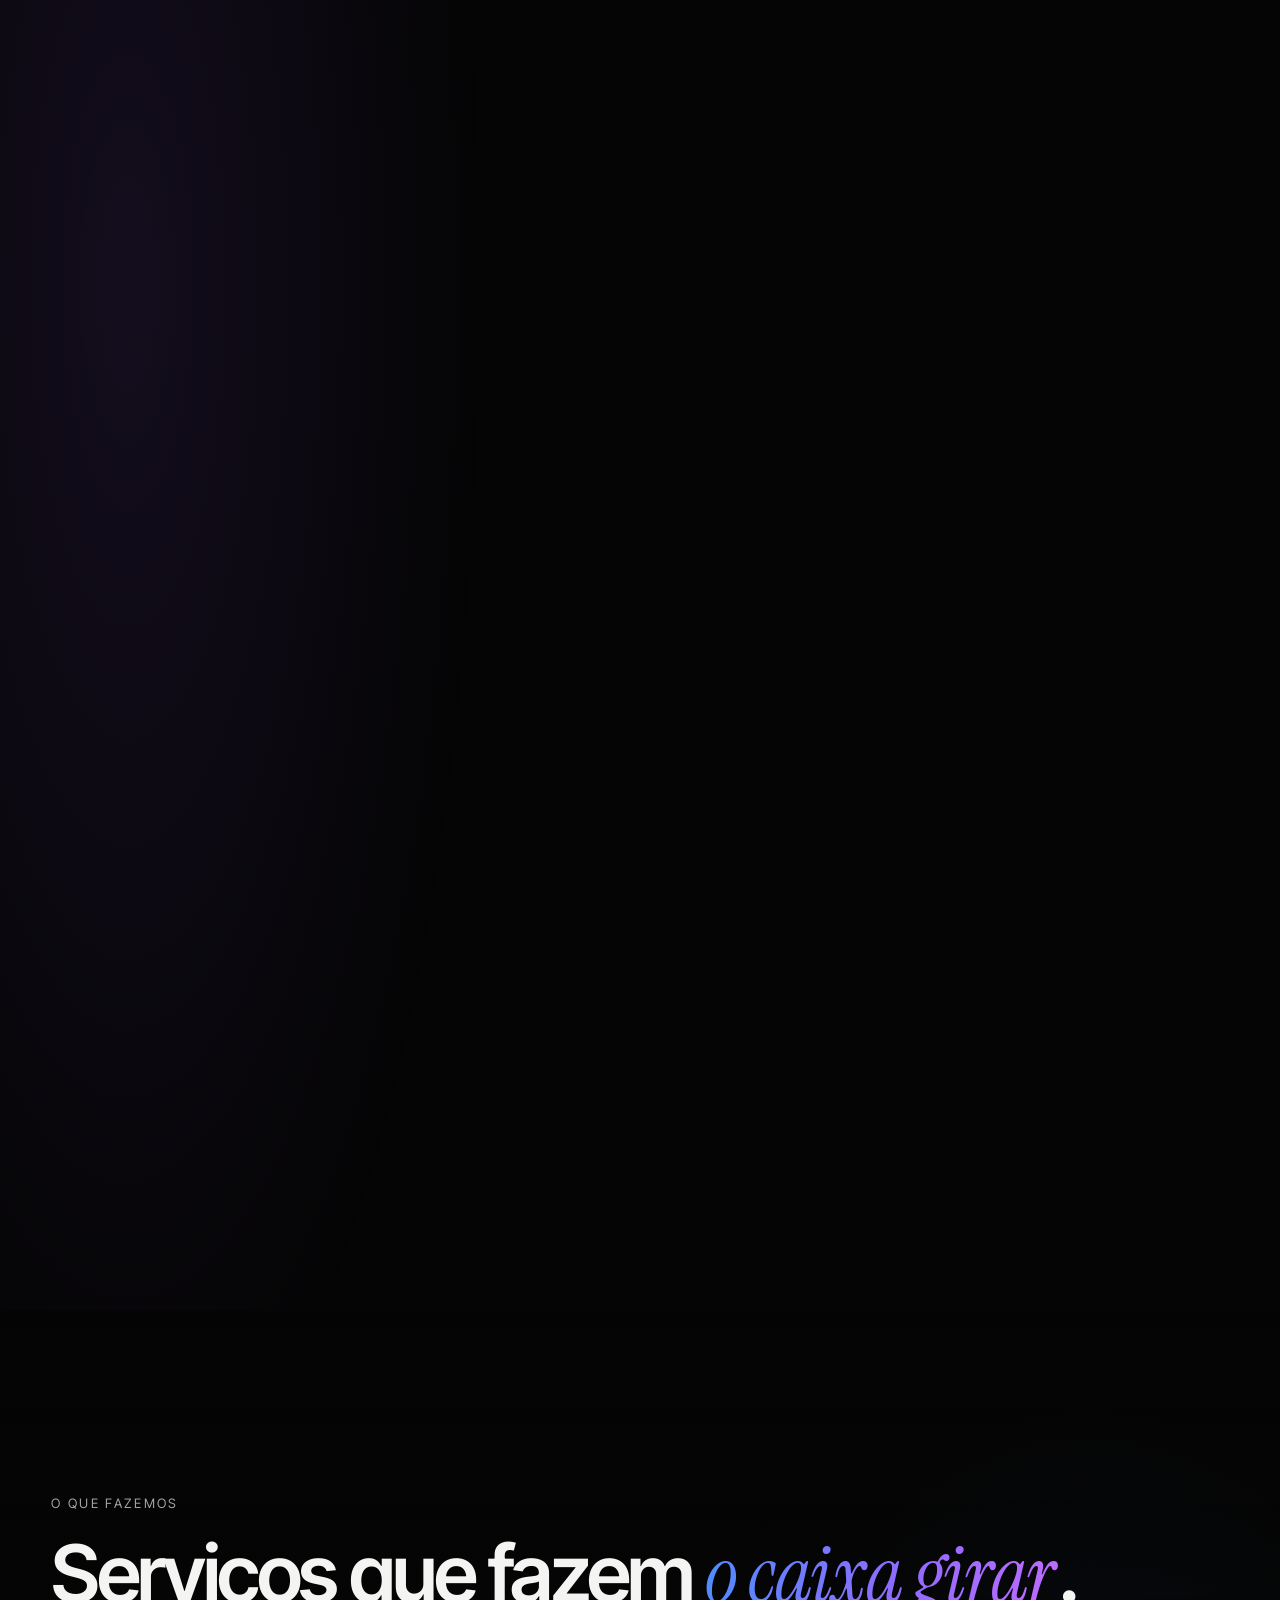
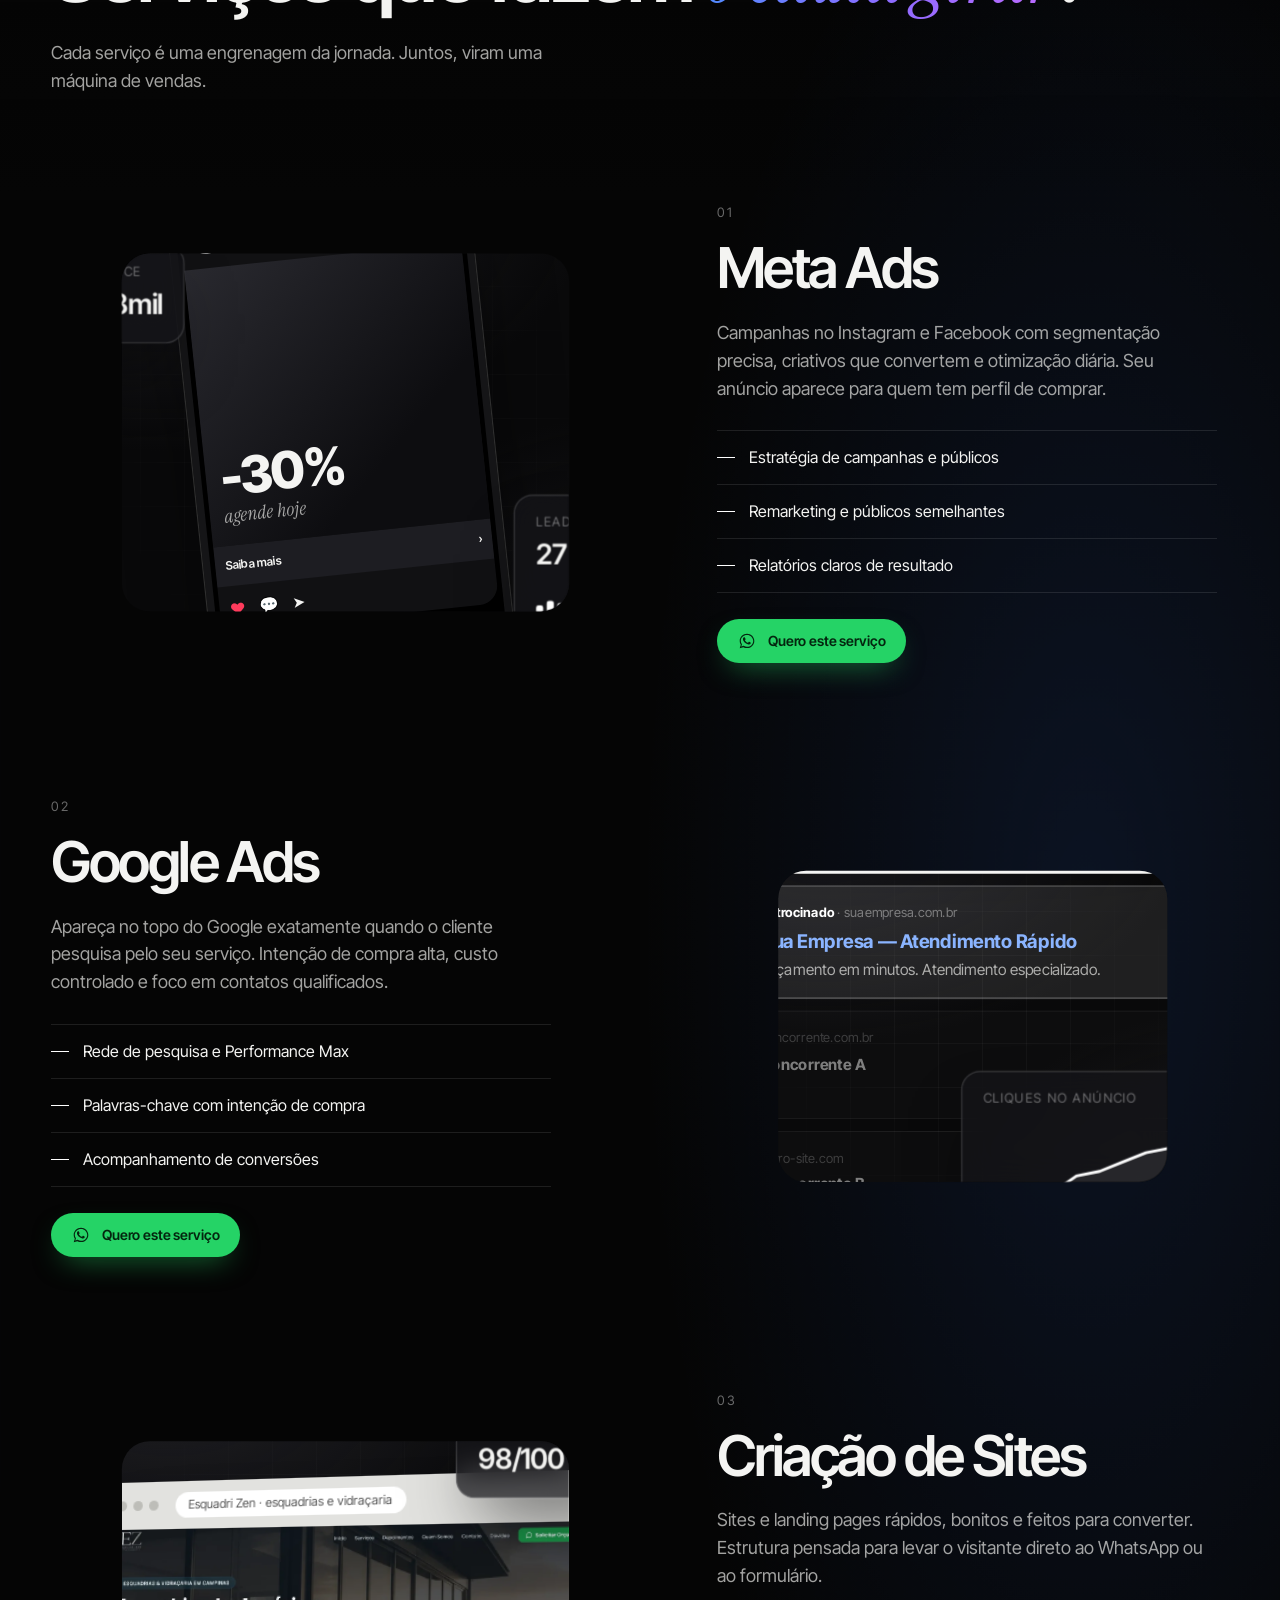
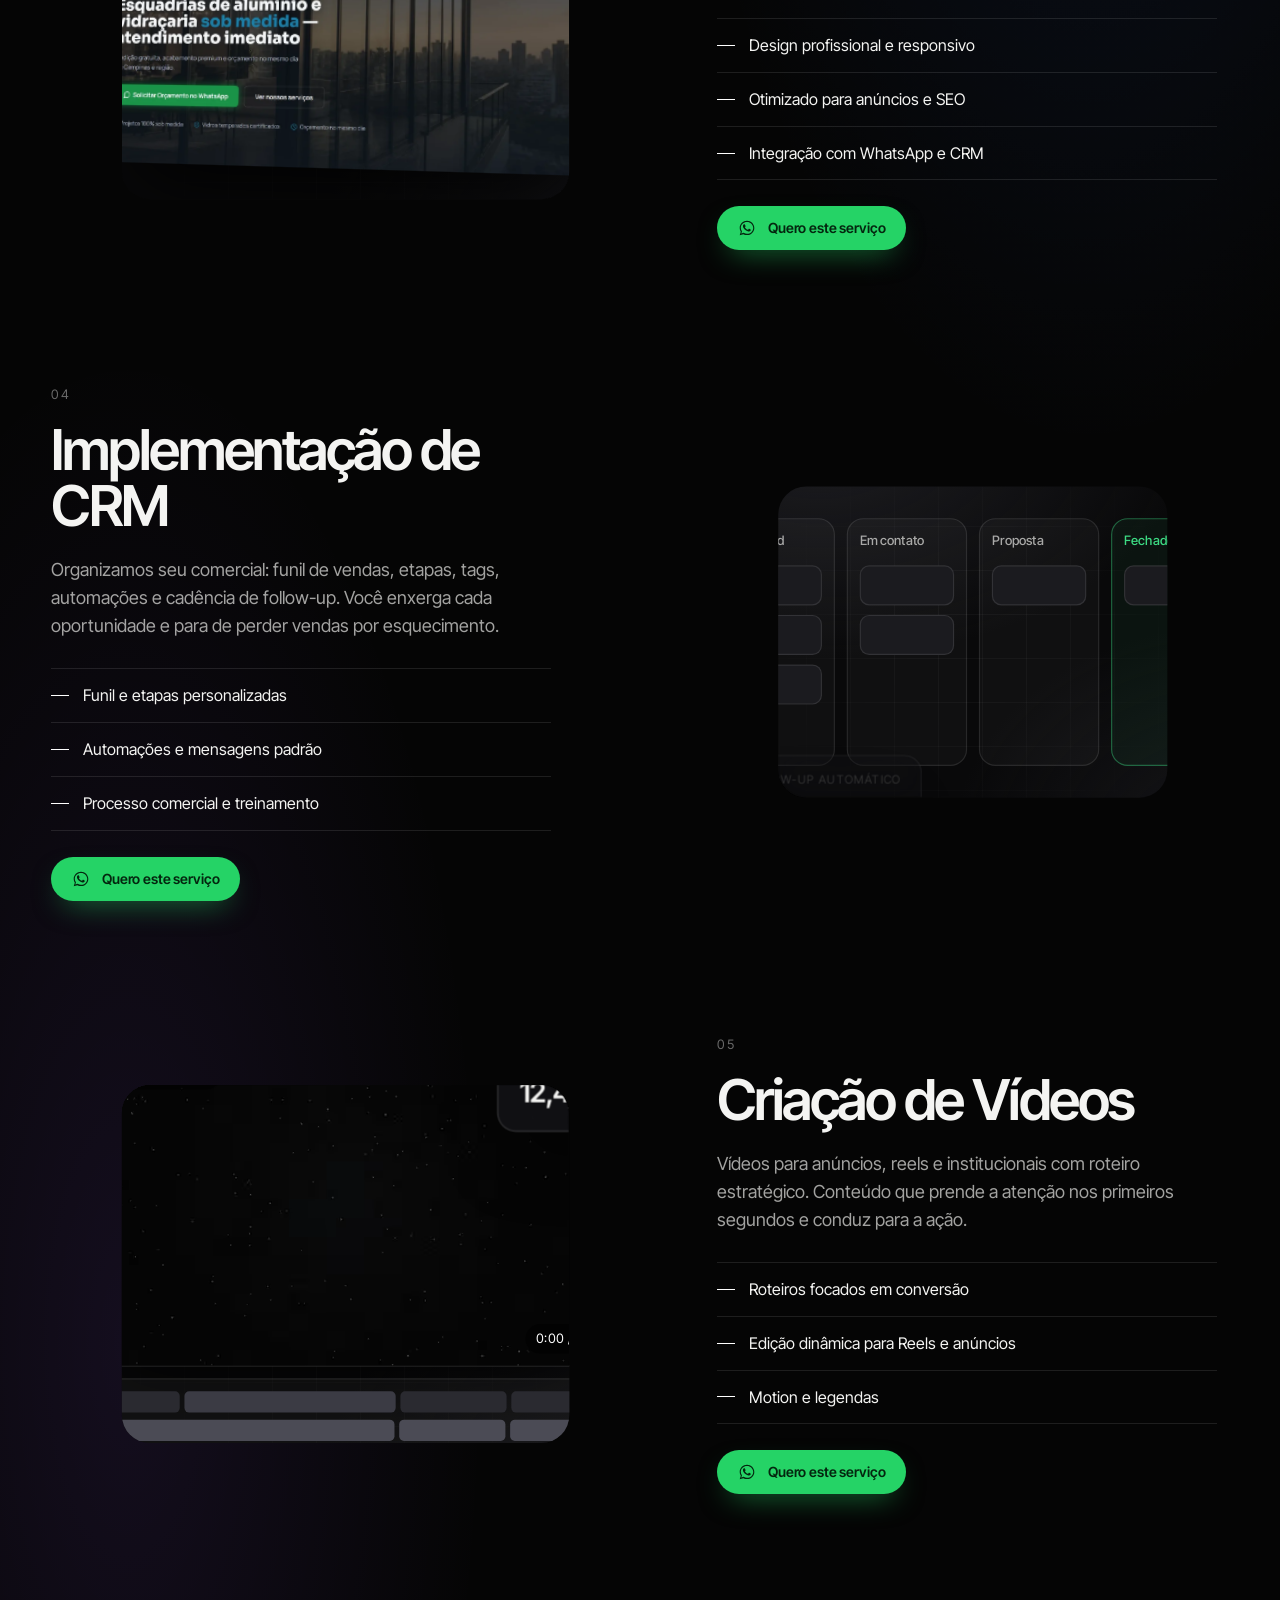
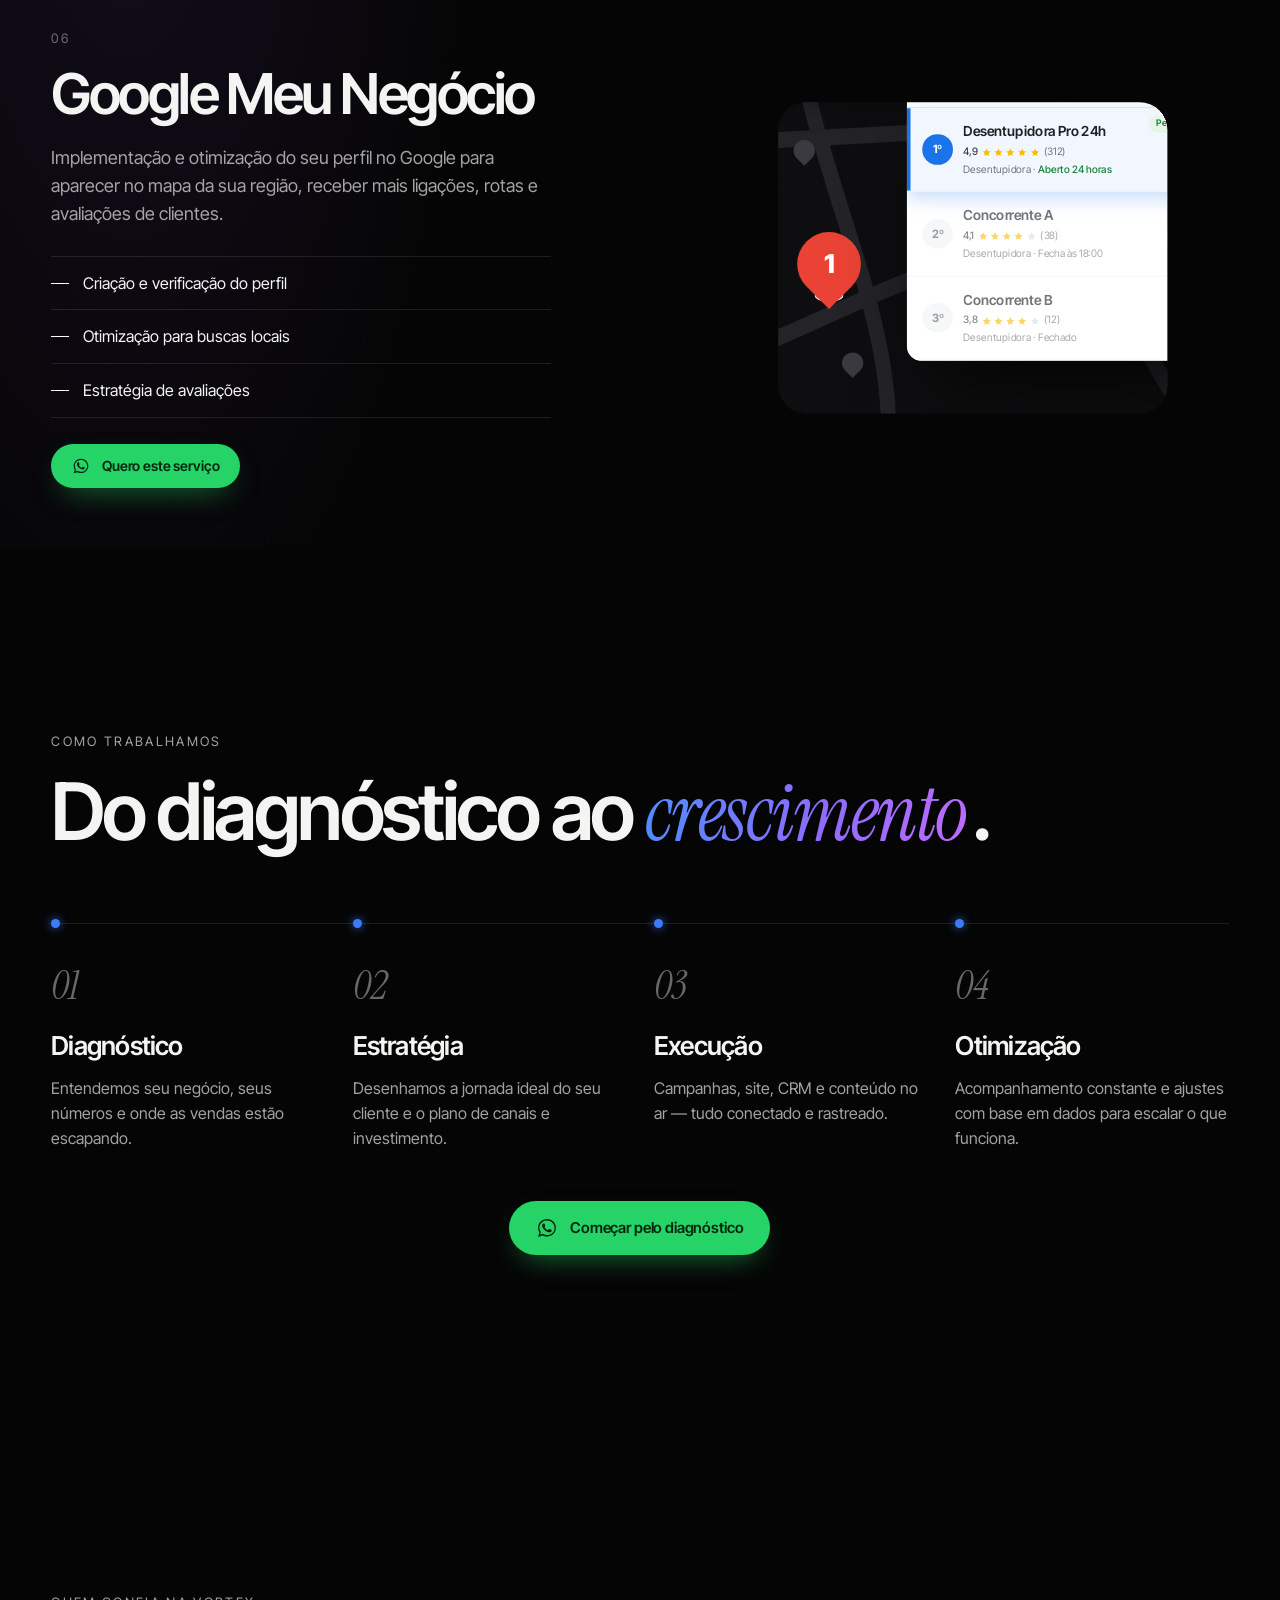
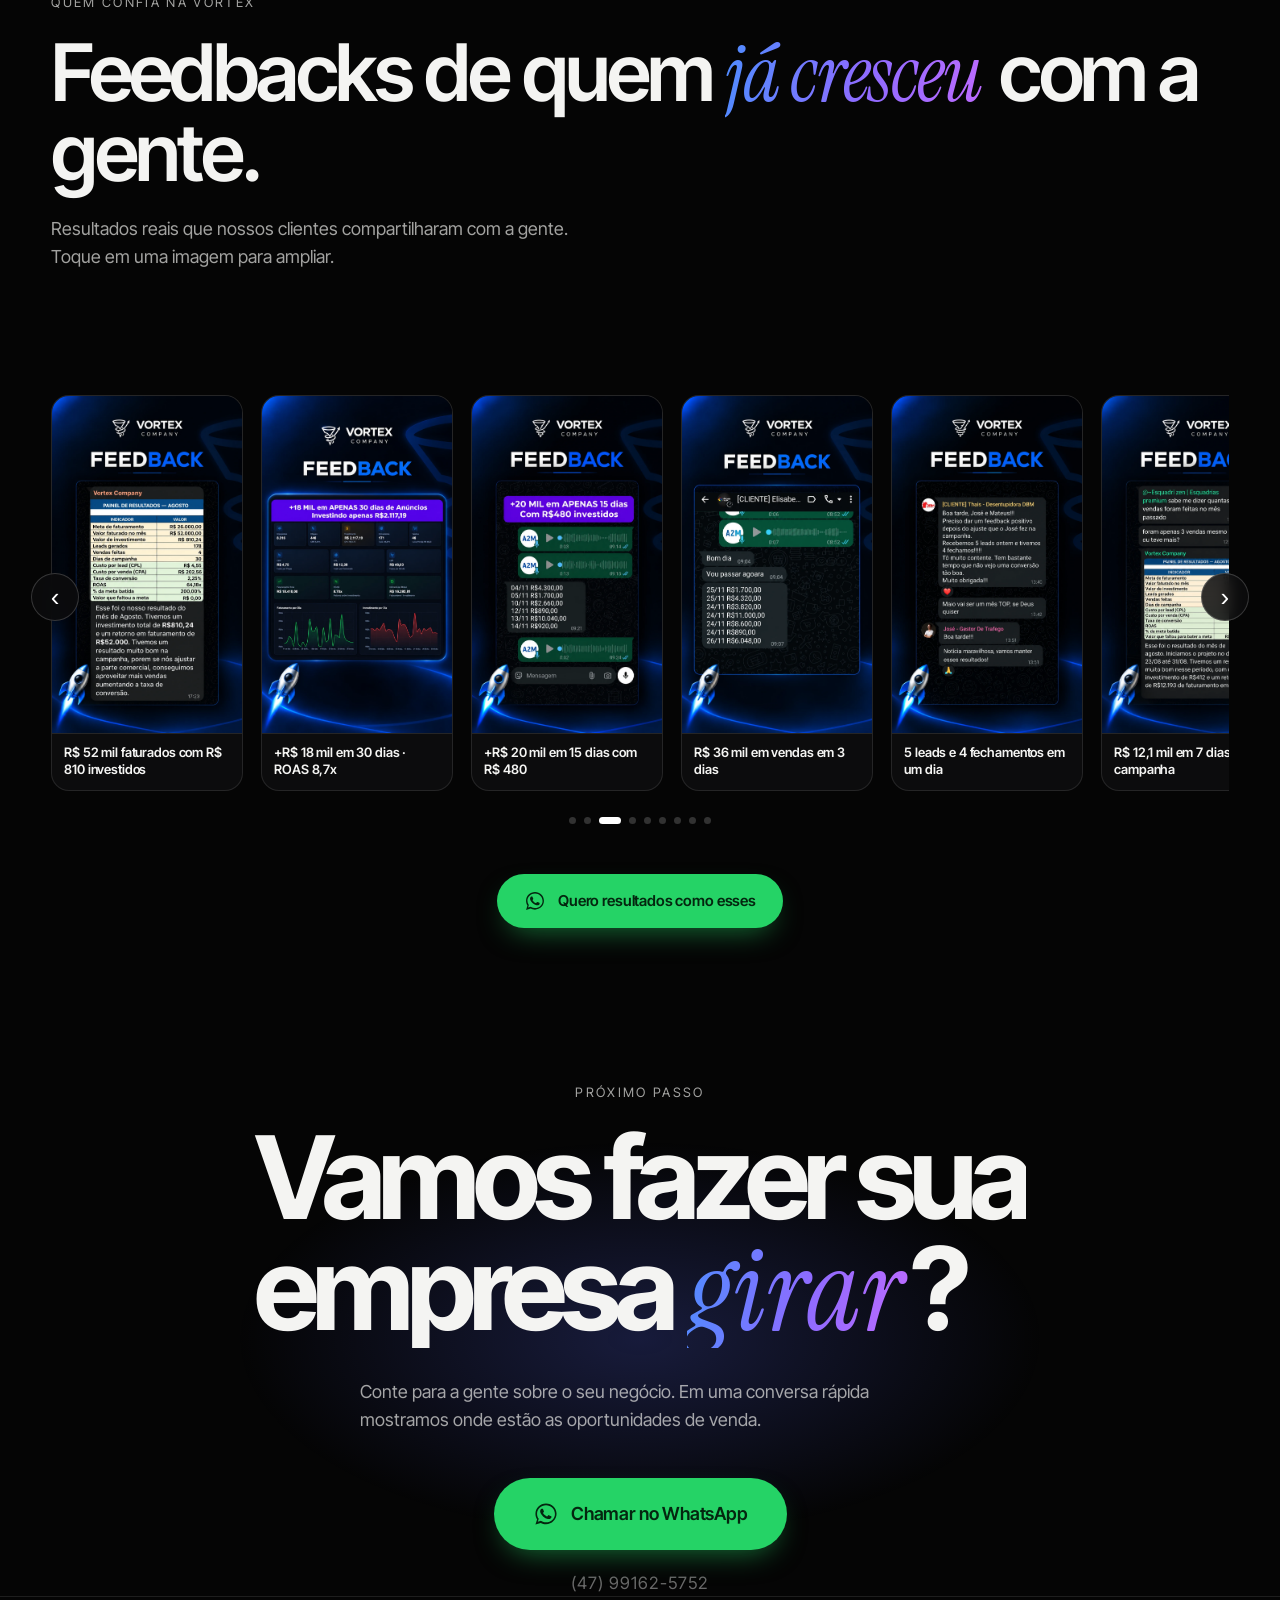
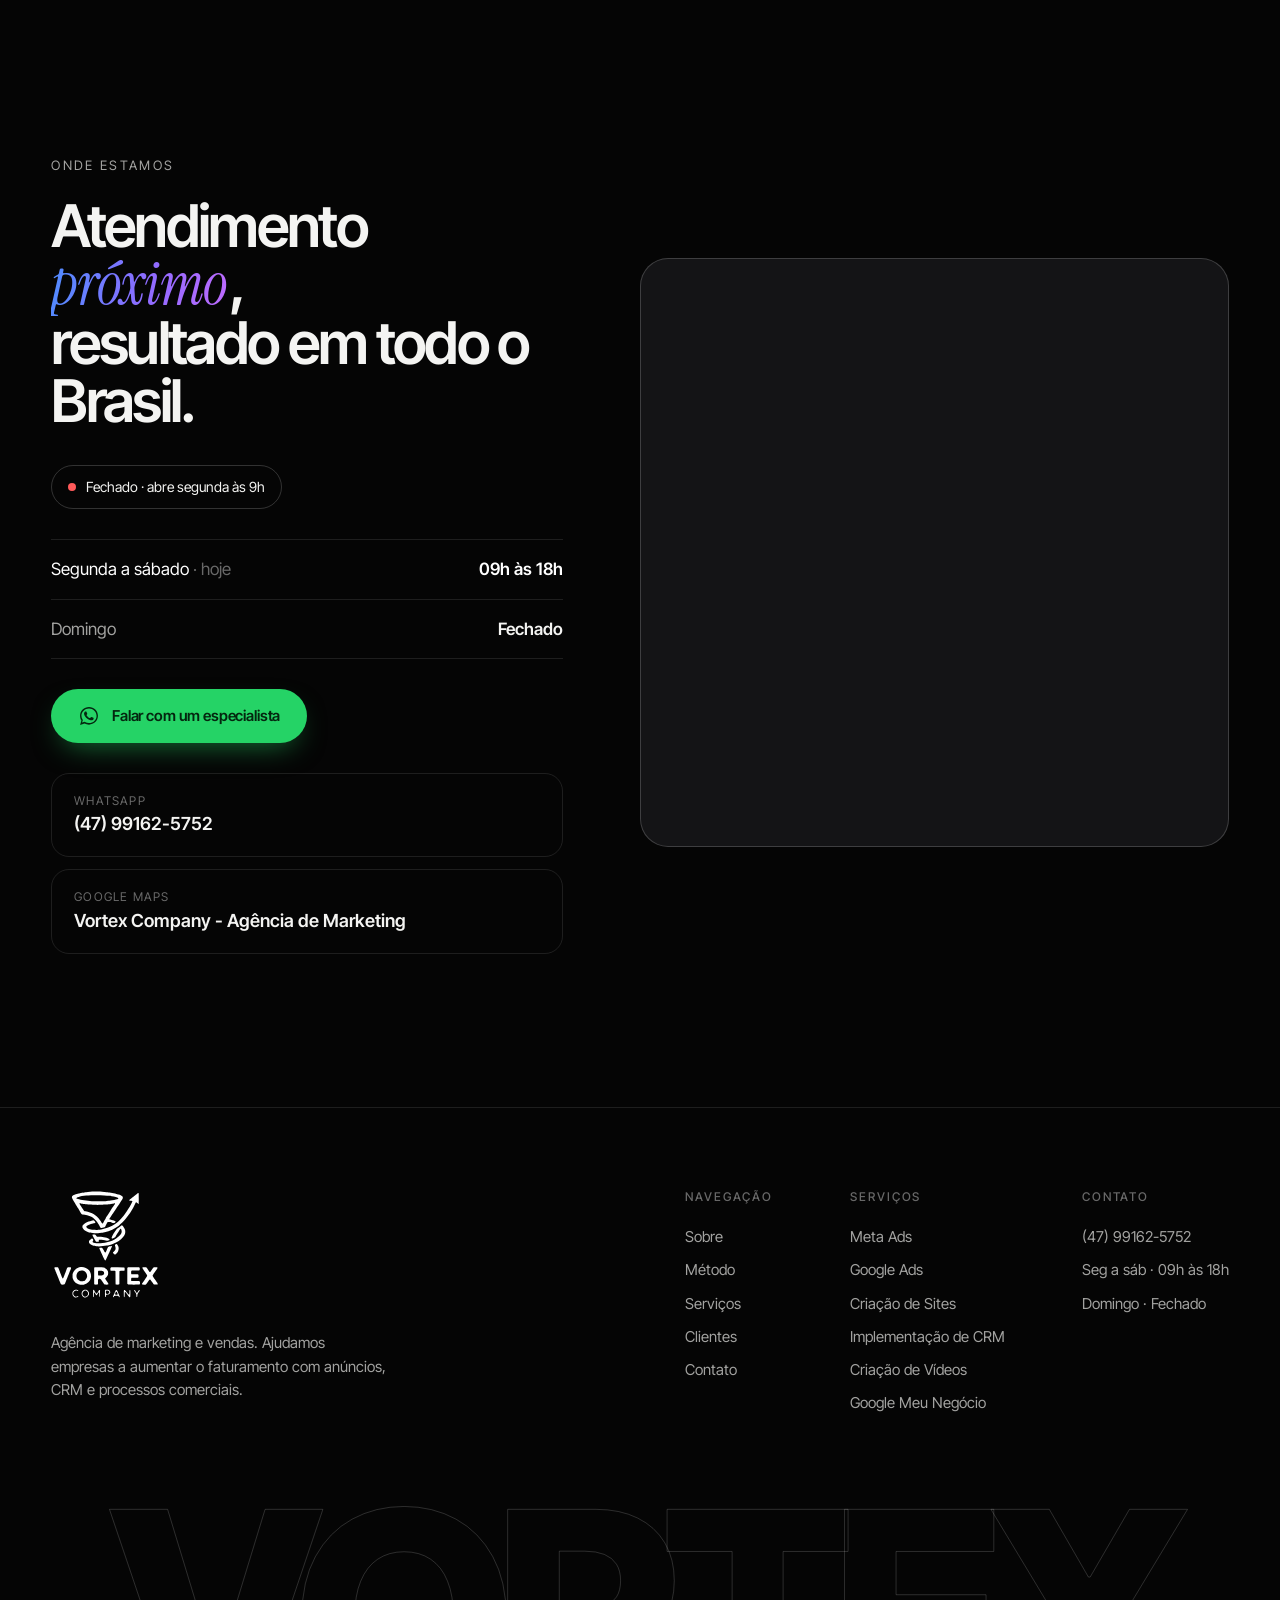
==== commit 58e1e711: "Formulário antes do WhatsApp, botões verdes e redemoinho azul e roxo - Todos os botões de WhatsApp v" ====
--- a/public/index.html
+++ b/public/index.html
@@ -22,7 +22,7 @@
   <link rel="preconnect" href="https://fonts.googleapis.com">
   <link rel="preconnect" href="https://fonts.gstatic.com" crossorigin>
   <link href="https://fonts.googleapis.com/css2?family=Inter+Tight:wght@300;400;500;600;700;800&family=Instrument+Serif:ital@0;1&display=swap" rel="stylesheet">
-  <link rel="stylesheet" href="assets/css/style.css?v=20261024c">
+  <link rel="stylesheet" href="assets/css/style.css?v=20261102a">
 
   <script type="application/ld+json">
   {
@@ -70,10 +70,7 @@
       <a href="#depoimentos">Clientes</a>
       <a href="#contato">Contato</a>
     </nav>
-    <a class="btn btn--light btn--sm magnetic" data-wa href="#" target="_blank" rel="noopener">
-      <span>Fale com a gente</span>
-      <svg class="ico" viewBox="0 0 24 24"><path d="M7 17 17 7M9 7h8v8"/></svg>
-    </a>
+    <a class="btn btn--wa magnetic btn--sm" data-wa href="#" target="_blank" rel="noopener"><svg class="wa-ico" viewBox="0 0 32 32" aria-hidden="true"><path d="M16 3C8.8 3 3 8.7 3 15.8c0 2.5.7 4.9 2 6.9L3 29l6.5-2c1.9 1 4.1 1.6 6.5 1.6 7.2 0 13-5.7 13-12.8S23.2 3 16 3zm0 23.3c-2.1 0-4.1-.6-5.8-1.7l-.4-.2-3.9 1.2 1.2-3.7-.3-.4c-1.2-1.8-1.8-3.8-1.8-5.9C5 10 9.9 5.2 16 5.2S27 10 27 15.9s-4.9 10.4-11 10.4zm6-7.8c-.3-.2-2-1-2.3-1.1-.3-.1-.5-.2-.8.2-.2.3-.9 1.1-1.1 1.3-.2.2-.4.2-.7.1-.3-.2-1.4-.5-2.7-1.7-1-.9-1.7-2-1.9-2.3-.2-.3 0-.5.1-.7l.5-.6c.2-.2.2-.3.3-.6.1-.2.1-.4 0-.6l-1-2.5c-.3-.7-.6-.6-.8-.6h-.7c-.2 0-.6.1-.9.4-.3.3-1.2 1.2-1.2 2.9s1.2 3.4 1.4 3.6c.2.2 2.4 3.7 5.9 5.1 2.9 1.1 3.5.9 4.1.8.6-.1 2-.8 2.3-1.6.3-.8.3-1.5.2-1.6-.1-.3-.4-.4-.7-.5z"/></svg><span>Fale com a gente</span></a>
     <button class="nav__burger" aria-label="Abrir menu" aria-expanded="false"><span></span><span></span></button>
   </header>
 
@@ -83,7 +80,7 @@
     <a href="#servicos">Serviços</a>
     <a href="#depoimentos">Clientes</a>
     <a href="#contato">Contato</a>
-    <a class="btn btn--wa" data-wa href="#" target="_blank" rel="noopener">Chamar no WhatsApp</a>
+    <a class="btn btn--wa" data-wa href="#" target="_blank" rel="noopener"><svg class="wa-ico" viewBox="0 0 32 32" aria-hidden="true"><path d="M16 3C8.8 3 3 8.7 3 15.8c0 2.5.7 4.9 2 6.9L3 29l6.5-2c1.9 1 4.1 1.6 6.5 1.6 7.2 0 13-5.7 13-12.8S23.2 3 16 3zm0 23.3c-2.1 0-4.1-.6-5.8-1.7l-.4-.2-3.9 1.2 1.2-3.7-.3-.4c-1.2-1.8-1.8-3.8-1.8-5.9C5 10 9.9 5.2 16 5.2S27 10 27 15.9s-4.9 10.4-11 10.4zm6-7.8c-.3-.2-2-1-2.3-1.1-.3-.1-.5-.2-.8.2-.2.3-.9 1.1-1.1 1.3-.2.2-.4.2-.7.1-.3-.2-1.4-.5-2.7-1.7-1-.9-1.7-2-1.9-2.3-.2-.3 0-.5.1-.7l.5-.6c.2-.2.2-.3.3-.6.1-.2.1-.4 0-.6l-1-2.5c-.3-.7-.6-.6-.8-.6h-.7c-.2 0-.6.1-.9.4-.3.3-1.2 1.2-1.2 2.9s1.2 3.4 1.4 3.6c.2.2 2.4 3.7 5.9 5.1 2.9 1.1 3.5.9 4.1.8.6-.1 2-.8 2.3-1.6.3-.8.3-1.5.2-1.6-.1-.3-.4-.4-.7-.5z"/></svg><span>Chamar no WhatsApp</span></a>
   </div>
 
   <main>
@@ -98,10 +95,7 @@
         </h1>
         <p class="hero__sub reveal-up">Anúncios, CRM e processos comerciais trabalhando juntos para fazer o faturamento da sua empresa girar mais rápido.</p>
         <div class="hero__cta reveal-up">
-          <a class="btn btn--light magnetic" data-wa href="#" target="_blank" rel="noopener">
-            <span>Quero vender mais</span>
-            <svg class="ico" viewBox="0 0 24 24"><path d="M7 17 17 7M9 7h8v8"/></svg>
-          </a>
+          <a class="btn btn--wa magnetic" data-wa href="#" target="_blank" rel="noopener"><svg class="wa-ico" viewBox="0 0 32 32" aria-hidden="true"><path d="M16 3C8.8 3 3 8.7 3 15.8c0 2.5.7 4.9 2 6.9L3 29l6.5-2c1.9 1 4.1 1.6 6.5 1.6 7.2 0 13-5.7 13-12.8S23.2 3 16 3zm0 23.3c-2.1 0-4.1-.6-5.8-1.7l-.4-.2-3.9 1.2 1.2-3.7-.3-.4c-1.2-1.8-1.8-3.8-1.8-5.9C5 10 9.9 5.2 16 5.2S27 10 27 15.9s-4.9 10.4-11 10.4zm6-7.8c-.3-.2-2-1-2.3-1.1-.3-.1-.5-.2-.8.2-.2.3-.9 1.1-1.1 1.3-.2.2-.4.2-.7.1-.3-.2-1.4-.5-2.7-1.7-1-.9-1.7-2-1.9-2.3-.2-.3 0-.5.1-.7l.5-.6c.2-.2.2-.3.3-.6.1-.2.1-.4 0-.6l-1-2.5c-.3-.7-.6-.6-.8-.6h-.7c-.2 0-.6.1-.9.4-.3.3-1.2 1.2-1.2 2.9s1.2 3.4 1.4 3.6c.2.2 2.4 3.7 5.9 5.1 2.9 1.1 3.5.9 4.1.8.6-.1 2-.8 2.3-1.6.3-.8.3-1.5.2-1.6-.1-.3-.4-.4-.7-.5z"/></svg><span>Quero vender mais</span></a>
           <a class="btn btn--ghost magnetic" href="#jornada"><span>Conheça o método</span></a>
         </div>
       </div>
@@ -152,6 +146,10 @@
           <div class="bigstat reveal-up"><strong>+<span data-count="3">0</span> anos</strong><span>de experiência gerando resultado</span></div>
           <div class="bigstat reveal-up"><strong><em>crescendo</em></strong><span>e prontos para acelerar a sua empresa</span></div>
         </div>
+        <div class="inline-cta reveal-up">
+          <p>Quer ser a próxima empresa a <em>crescer</em> com a gente?</p>
+          <a class="btn btn--wa magnetic" data-wa data-interesse="Diagnóstico gratuito" href="#" target="_blank" rel="noopener"><svg class="wa-ico" viewBox="0 0 32 32" aria-hidden="true"><path d="M16 3C8.8 3 3 8.7 3 15.8c0 2.5.7 4.9 2 6.9L3 29l6.5-2c1.9 1 4.1 1.6 6.5 1.6 7.2 0 13-5.7 13-12.8S23.2 3 16 3zm0 23.3c-2.1 0-4.1-.6-5.8-1.7l-.4-.2-3.9 1.2 1.2-3.7-.3-.4c-1.2-1.8-1.8-3.8-1.8-5.9C5 10 9.9 5.2 16 5.2S27 10 27 15.9s-4.9 10.4-11 10.4zm6-7.8c-.3-.2-2-1-2.3-1.1-.3-.1-.5-.2-.8.2-.2.3-.9 1.1-1.1 1.3-.2.2-.4.2-.7.1-.3-.2-1.4-.5-2.7-1.7-1-.9-1.7-2-1.9-2.3-.2-.3 0-.5.1-.7l.5-.6c.2-.2.2-.3.3-.6.1-.2.1-.4 0-.6l-1-2.5c-.3-.7-.6-.6-.8-.6h-.7c-.2 0-.6.1-.9.4-.3.3-1.2 1.2-1.2 2.9s1.2 3.4 1.4 3.6c.2.2 2.4 3.7 5.9 5.1 2.9 1.1 3.5.9 4.1.8.6-.1 2-.8 2.3-1.6.3-.8.3-1.5.2-1.6-.1-.3-.4-.4-.7-.5z"/></svg><span>Quero um diagnóstico gratuito</span></a>
+        </div>
       </div>
     </section>
 
@@ -161,6 +159,7 @@
         <p class="eyebrow">Nosso método</p>
         <h2 class="section-title">A <em>Jornada do Consumidor</em></h2>
         <p class="section-lead">Toda venda percorre um caminho. Nós cuidamos de cada etapa para que nenhum cliente em potencial se perca no meio dele.</p>
+        <div class="section-cta"><a class="btn btn--wa magnetic" data-wa data-interesse="Método Jornada do Consumidor" href="#" target="_blank" rel="noopener"><svg class="wa-ico" viewBox="0 0 32 32" aria-hidden="true"><path d="M16 3C8.8 3 3 8.7 3 15.8c0 2.5.7 4.9 2 6.9L3 29l6.5-2c1.9 1 4.1 1.6 6.5 1.6 7.2 0 13-5.7 13-12.8S23.2 3 16 3zm0 23.3c-2.1 0-4.1-.6-5.8-1.7l-.4-.2-3.9 1.2 1.2-3.7-.3-.4c-1.2-1.8-1.8-3.8-1.8-5.9C5 10 9.9 5.2 16 5.2S27 10 27 15.9s-4.9 10.4-11 10.4zm6-7.8c-.3-.2-2-1-2.3-1.1-.3-.1-.5-.2-.8.2-.2.3-.9 1.1-1.1 1.3-.2.2-.4.2-.7.1-.3-.2-1.4-.5-2.7-1.7-1-.9-1.7-2-1.9-2.3-.2-.3 0-.5.1-.7l.5-.6c.2-.2.2-.3.3-.6.1-.2.1-.4 0-.6l-1-2.5c-.3-.7-.6-.6-.8-.6h-.7c-.2 0-.6.1-.9.4-.3.3-1.2 1.2-1.2 2.9s1.2 3.4 1.4 3.6c.2.2 2.4 3.7 5.9 5.1 2.9 1.1 3.5.9 4.1.8.6-.1 2-.8 2.3-1.6.3-.8.3-1.5.2-1.6-.1-.3-.4-.4-.7-.5z"/></svg><span>Quero aplicar o método na minha empresa</span></a></div>
       </div>
 
       <div class="journey__pin">
@@ -246,6 +245,7 @@
             <h3>Meta Ads</h3>
             <p>Campanhas no Instagram e Facebook com segmentação precisa, criativos que convertem e otimização diária. Seu anúncio aparece para quem tem perfil de comprar.</p>
             <ul><li>Estratégia de campanhas e públicos</li><li>Remarketing e públicos semelhantes</li><li>Relatórios claros de resultado</li></ul>
+            <a class="btn btn--wa magnetic btn--sm" data-wa data-interesse="Meta Ads" href="#" target="_blank" rel="noopener"><svg class="wa-ico" viewBox="0 0 32 32" aria-hidden="true"><path d="M16 3C8.8 3 3 8.7 3 15.8c0 2.5.7 4.9 2 6.9L3 29l6.5-2c1.9 1 4.1 1.6 6.5 1.6 7.2 0 13-5.7 13-12.8S23.2 3 16 3zm0 23.3c-2.1 0-4.1-.6-5.8-1.7l-.4-.2-3.9 1.2 1.2-3.7-.3-.4c-1.2-1.8-1.8-3.8-1.8-5.9C5 10 9.9 5.2 16 5.2S27 10 27 15.9s-4.9 10.4-11 10.4zm6-7.8c-.3-.2-2-1-2.3-1.1-.3-.1-.5-.2-.8.2-.2.3-.9 1.1-1.1 1.3-.2.2-.4.2-.7.1-.3-.2-1.4-.5-2.7-1.7-1-.9-1.7-2-1.9-2.3-.2-.3 0-.5.1-.7l.5-.6c.2-.2.2-.3.3-.6.1-.2.1-.4 0-.6l-1-2.5c-.3-.7-.6-.6-.8-.6h-.7c-.2 0-.6.1-.9.4-.3.3-1.2 1.2-1.2 2.9s1.2 3.4 1.4 3.6c.2.2 2.4 3.7 5.9 5.1 2.9 1.1 3.5.9 4.1.8.6-.1 2-.8 2.3-1.6.3-.8.3-1.5.2-1.6-.1-.3-.4-.4-.7-.5z"/></svg><span>Quero este serviço</span></a>
           </div>
         </article>
 
@@ -270,6 +270,7 @@
             <h3>Google Ads</h3>
             <p>Apareça no topo do Google exatamente quando o cliente pesquisa pelo seu serviço. Intenção de compra alta, custo controlado e foco em contatos qualificados.</p>
             <ul><li>Rede de pesquisa e Performance Max</li><li>Palavras-chave com intenção de compra</li><li>Acompanhamento de conversões</li></ul>
+            <a class="btn btn--wa magnetic btn--sm" data-wa data-interesse="Google Ads" href="#" target="_blank" rel="noopener"><svg class="wa-ico" viewBox="0 0 32 32" aria-hidden="true"><path d="M16 3C8.8 3 3 8.7 3 15.8c0 2.5.7 4.9 2 6.9L3 29l6.5-2c1.9 1 4.1 1.6 6.5 1.6 7.2 0 13-5.7 13-12.8S23.2 3 16 3zm0 23.3c-2.1 0-4.1-.6-5.8-1.7l-.4-.2-3.9 1.2 1.2-3.7-.3-.4c-1.2-1.8-1.8-3.8-1.8-5.9C5 10 9.9 5.2 16 5.2S27 10 27 15.9s-4.9 10.4-11 10.4zm6-7.8c-.3-.2-2-1-2.3-1.1-.3-.1-.5-.2-.8.2-.2.3-.9 1.1-1.1 1.3-.2.2-.4.2-.7.1-.3-.2-1.4-.5-2.7-1.7-1-.9-1.7-2-1.9-2.3-.2-.3 0-.5.1-.7l.5-.6c.2-.2.2-.3.3-.6.1-.2.1-.4 0-.6l-1-2.5c-.3-.7-.6-.6-.8-.6h-.7c-.2 0-.6.1-.9.4-.3.3-1.2 1.2-1.2 2.9s1.2 3.4 1.4 3.6c.2.2 2.4 3.7 5.9 5.1 2.9 1.1 3.5.9 4.1.8.6-.1 2-.8 2.3-1.6.3-.8.3-1.5.2-1.6-.1-.3-.4-.4-.7-.5z"/></svg><span>Quero este serviço</span></a>
           </div>
         </article>
 
@@ -289,6 +290,7 @@
             <h3>Criação de Sites</h3>
             <p>Sites e landing pages rápidos, bonitos e feitos para converter. Estrutura pensada para levar o visitante direto ao WhatsApp ou ao formulário.</p>
             <ul><li>Design profissional e responsivo</li><li>Otimizado para anúncios e SEO</li><li>Integração com WhatsApp e CRM</li></ul>
+            <a class="btn btn--wa magnetic btn--sm" data-wa data-interesse="Criação de Sites" href="#" target="_blank" rel="noopener"><svg class="wa-ico" viewBox="0 0 32 32" aria-hidden="true"><path d="M16 3C8.8 3 3 8.7 3 15.8c0 2.5.7 4.9 2 6.9L3 29l6.5-2c1.9 1 4.1 1.6 6.5 1.6 7.2 0 13-5.7 13-12.8S23.2 3 16 3zm0 23.3c-2.1 0-4.1-.6-5.8-1.7l-.4-.2-3.9 1.2 1.2-3.7-.3-.4c-1.2-1.8-1.8-3.8-1.8-5.9C5 10 9.9 5.2 16 5.2S27 10 27 15.9s-4.9 10.4-11 10.4zm6-7.8c-.3-.2-2-1-2.3-1.1-.3-.1-.5-.2-.8.2-.2.3-.9 1.1-1.1 1.3-.2.2-.4.2-.7.1-.3-.2-1.4-.5-2.7-1.7-1-.9-1.7-2-1.9-2.3-.2-.3 0-.5.1-.7l.5-.6c.2-.2.2-.3.3-.6.1-.2.1-.4 0-.6l-1-2.5c-.3-.7-.6-.6-.8-.6h-.7c-.2 0-.6.1-.9.4-.3.3-1.2 1.2-1.2 2.9s1.2 3.4 1.4 3.6c.2.2 2.4 3.7 5.9 5.1 2.9 1.1 3.5.9 4.1.8.6-.1 2-.8 2.3-1.6.3-.8.3-1.5.2-1.6-.1-.3-.4-.4-.7-.5z"/></svg><span>Quero este serviço</span></a>
           </div>
         </article>
 
@@ -311,6 +313,7 @@
             <h3>Implementação de CRM</h3>
             <p>Organizamos seu comercial: funil de vendas, etapas, tags, automações e cadência de follow-up. Você enxerga cada oportunidade e para de perder vendas por esquecimento.</p>
             <ul><li>Funil e etapas personalizadas</li><li>Automações e mensagens padrão</li><li>Processo comercial e treinamento</li></ul>
+            <a class="btn btn--wa magnetic btn--sm" data-wa data-interesse="Implementação de CRM" href="#" target="_blank" rel="noopener"><svg class="wa-ico" viewBox="0 0 32 32" aria-hidden="true"><path d="M16 3C8.8 3 3 8.7 3 15.8c0 2.5.7 4.9 2 6.9L3 29l6.5-2c1.9 1 4.1 1.6 6.5 1.6 7.2 0 13-5.7 13-12.8S23.2 3 16 3zm0 23.3c-2.1 0-4.1-.6-5.8-1.7l-.4-.2-3.9 1.2 1.2-3.7-.3-.4c-1.2-1.8-1.8-3.8-1.8-5.9C5 10 9.9 5.2 16 5.2S27 10 27 15.9s-4.9 10.4-11 10.4zm6-7.8c-.3-.2-2-1-2.3-1.1-.3-.1-.5-.2-.8.2-.2.3-.9 1.1-1.1 1.3-.2.2-.4.2-.7.1-.3-.2-1.4-.5-2.7-1.7-1-.9-1.7-2-1.9-2.3-.2-.3 0-.5.1-.7l.5-.6c.2-.2.2-.3.3-.6.1-.2.1-.4 0-.6l-1-2.5c-.3-.7-.6-.6-.8-.6h-.7c-.2 0-.6.1-.9.4-.3.3-1.2 1.2-1.2 2.9s1.2 3.4 1.4 3.6c.2.2 2.4 3.7 5.9 5.1 2.9 1.1 3.5.9 4.1.8.6-.1 2-.8 2.3-1.6.3-.8.3-1.5.2-1.6-.1-.3-.4-.4-.7-.5z"/></svg><span>Quero este serviço</span></a>
           </div>
         </article>
 
@@ -339,6 +342,7 @@
             <h3>Criação de Vídeos</h3>
             <p>Vídeos para anúncios, reels e institucionais com roteiro estratégico. Conteúdo que prende a atenção nos primeiros segundos e conduz para a ação.</p>
             <ul><li>Roteiros focados em conversão</li><li>Edição dinâmica para Reels e anúncios</li><li>Motion e legendas</li></ul>
+            <a class="btn btn--wa magnetic btn--sm" data-wa data-interesse="Criação de Vídeos" href="#" target="_blank" rel="noopener"><svg class="wa-ico" viewBox="0 0 32 32" aria-hidden="true"><path d="M16 3C8.8 3 3 8.7 3 15.8c0 2.5.7 4.9 2 6.9L3 29l6.5-2c1.9 1 4.1 1.6 6.5 1.6 7.2 0 13-5.7 13-12.8S23.2 3 16 3zm0 23.3c-2.1 0-4.1-.6-5.8-1.7l-.4-.2-3.9 1.2 1.2-3.7-.3-.4c-1.2-1.8-1.8-3.8-1.8-5.9C5 10 9.9 5.2 16 5.2S27 10 27 15.9s-4.9 10.4-11 10.4zm6-7.8c-.3-.2-2-1-2.3-1.1-.3-.1-.5-.2-.8.2-.2.3-.9 1.1-1.1 1.3-.2.2-.4.2-.7.1-.3-.2-1.4-.5-2.7-1.7-1-.9-1.7-2-1.9-2.3-.2-.3 0-.5.1-.7l.5-.6c.2-.2.2-.3.3-.6.1-.2.1-.4 0-.6l-1-2.5c-.3-.7-.6-.6-.8-.6h-.7c-.2 0-.6.1-.9.4-.3.3-1.2 1.2-1.2 2.9s1.2 3.4 1.4 3.6c.2.2 2.4 3.7 5.9 5.1 2.9 1.1 3.5.9 4.1.8.6-.1 2-.8 2.3-1.6.3-.8.3-1.5.2-1.6-.1-.3-.4-.4-.7-.5z"/></svg><span>Quero este serviço</span></a>
           </div>
         </article>
 
@@ -385,6 +389,7 @@
             <h3>Google Meu Negócio</h3>
             <p>Implementação e otimização do seu perfil no Google para aparecer no mapa da sua região, receber mais ligações, rotas e avaliações de clientes.</p>
             <ul><li>Criação e verificação do perfil</li><li>Otimização para buscas locais</li><li>Estratégia de avaliações</li></ul>
+            <a class="btn btn--wa magnetic btn--sm" data-wa data-interesse="Google Meu Negócio" href="#" target="_blank" rel="noopener"><svg class="wa-ico" viewBox="0 0 32 32" aria-hidden="true"><path d="M16 3C8.8 3 3 8.7 3 15.8c0 2.5.7 4.9 2 6.9L3 29l6.5-2c1.9 1 4.1 1.6 6.5 1.6 7.2 0 13-5.7 13-12.8S23.2 3 16 3zm0 23.3c-2.1 0-4.1-.6-5.8-1.7l-.4-.2-3.9 1.2 1.2-3.7-.3-.4c-1.2-1.8-1.8-3.8-1.8-5.9C5 10 9.9 5.2 16 5.2S27 10 27 15.9s-4.9 10.4-11 10.4zm6-7.8c-.3-.2-2-1-2.3-1.1-.3-.1-.5-.2-.8.2-.2.3-.9 1.1-1.1 1.3-.2.2-.4.2-.7.1-.3-.2-1.4-.5-2.7-1.7-1-.9-1.7-2-1.9-2.3-.2-.3 0-.5.1-.7l.5-.6c.2-.2.2-.3.3-.6.1-.2.1-.4 0-.6l-1-2.5c-.3-.7-.6-.6-.8-.6h-.7c-.2 0-.6.1-.9.4-.3.3-1.2 1.2-1.2 2.9s1.2 3.4 1.4 3.6c.2.2 2.4 3.7 5.9 5.1 2.9 1.1 3.5.9 4.1.8.6-.1 2-.8 2.3-1.6.3-.8.3-1.5.2-1.6-.1-.3-.4-.4-.7-.5z"/></svg><span>Quero este serviço</span></a>
           </div>
         </article>
       </div>
@@ -402,6 +407,7 @@
           <div class="pstep reveal-up"><b>03</b><h4>Execução</h4><p>Campanhas, site, CRM e conteúdo no ar — tudo conectado e rastreado.</p></div>
           <div class="pstep reveal-up"><b>04</b><h4>Otimização</h4><p>Acompanhamento constante e ajustes com base em dados para escalar o que funciona.</p></div>
         </div>
+        <div class="section-cta section-cta--center reveal-up"><a class="btn btn--wa magnetic" data-wa data-interesse="Diagnóstico gratuito" href="#" target="_blank" rel="noopener"><svg class="wa-ico" viewBox="0 0 32 32" aria-hidden="true"><path d="M16 3C8.8 3 3 8.7 3 15.8c0 2.5.7 4.9 2 6.9L3 29l6.5-2c1.9 1 4.1 1.6 6.5 1.6 7.2 0 13-5.7 13-12.8S23.2 3 16 3zm0 23.3c-2.1 0-4.1-.6-5.8-1.7l-.4-.2-3.9 1.2 1.2-3.7-.3-.4c-1.2-1.8-1.8-3.8-1.8-5.9C5 10 9.9 5.2 16 5.2S27 10 27 15.9s-4.9 10.4-11 10.4zm6-7.8c-.3-.2-2-1-2.3-1.1-.3-.1-.5-.2-.8.2-.2.3-.9 1.1-1.1 1.3-.2.2-.4.2-.7.1-.3-.2-1.4-.5-2.7-1.7-1-.9-1.7-2-1.9-2.3-.2-.3 0-.5.1-.7l.5-.6c.2-.2.2-.3.3-.6.1-.2.1-.4 0-.6l-1-2.5c-.3-.7-.6-.6-.8-.6h-.7c-.2 0-.6.1-.9.4-.3.3-1.2 1.2-1.2 2.9s1.2 3.4 1.4 3.6c.2.2 2.4 3.7 5.9 5.1 2.9 1.1 3.5.9 4.1.8.6-.1 2-.8 2.3-1.6.3-.8.3-1.5.2-1.6-.1-.3-.4-.4-.7-.5z"/></svg><span>Começar pelo diagnóstico</span></a></div>
       </div>
     </section>
 
@@ -422,6 +428,7 @@
           <button class="fb__arrow fb__arrow--next" aria-label="Próximo feedback">›</button>
           <div class="fb__dots" id="fbDots" aria-hidden="true"></div>
         </div>
+        <div class="section-cta section-cta--center reveal-up"><a class="btn btn--wa magnetic" data-wa data-interesse="Resultados como os dos feedbacks" href="#" target="_blank" rel="noopener"><svg class="wa-ico" viewBox="0 0 32 32" aria-hidden="true"><path d="M16 3C8.8 3 3 8.7 3 15.8c0 2.5.7 4.9 2 6.9L3 29l6.5-2c1.9 1 4.1 1.6 6.5 1.6 7.2 0 13-5.7 13-12.8S23.2 3 16 3zm0 23.3c-2.1 0-4.1-.6-5.8-1.7l-.4-.2-3.9 1.2 1.2-3.7-.3-.4c-1.2-1.8-1.8-3.8-1.8-5.9C5 10 9.9 5.2 16 5.2S27 10 27 15.9s-4.9 10.4-11 10.4zm6-7.8c-.3-.2-2-1-2.3-1.1-.3-.1-.5-.2-.8.2-.2.3-.9 1.1-1.1 1.3-.2.2-.4.2-.7.1-.3-.2-1.4-.5-2.7-1.7-1-.9-1.7-2-1.9-2.3-.2-.3 0-.5.1-.7l.5-.6c.2-.2.2-.3.3-.6.1-.2.1-.4 0-.6l-1-2.5c-.3-.7-.6-.6-.8-.6h-.7c-.2 0-.6.1-.9.4-.3.3-1.2 1.2-1.2 2.9s1.2 3.4 1.4 3.6c.2.2 2.4 3.7 5.9 5.1 2.9 1.1 3.5.9 4.1.8.6-.1 2-.8 2.3-1.6.3-.8.3-1.5.2-1.6-.1-.3-.4-.4-.7-.5z"/></svg><span>Quero resultados como esses</span></a></div>
       </div>
     </section>
 
@@ -461,6 +468,8 @@
             <div><dt>Domingo</dt><dd>Fechado</dd></div>
           </dl>
 
+          <div class="section-cta"><a class="btn btn--wa magnetic" data-wa href="#" target="_blank" rel="noopener"><svg class="wa-ico" viewBox="0 0 32 32" aria-hidden="true"><path d="M16 3C8.8 3 3 8.7 3 15.8c0 2.5.7 4.9 2 6.9L3 29l6.5-2c1.9 1 4.1 1.6 6.5 1.6 7.2 0 13-5.7 13-12.8S23.2 3 16 3zm0 23.3c-2.1 0-4.1-.6-5.8-1.7l-.4-.2-3.9 1.2 1.2-3.7-.3-.4c-1.2-1.8-1.8-3.8-1.8-5.9C5 10 9.9 5.2 16 5.2S27 10 27 15.9s-4.9 10.4-11 10.4zm6-7.8c-.3-.2-2-1-2.3-1.1-.3-.1-.5-.2-.8.2-.2.3-.9 1.1-1.1 1.3-.2.2-.4.2-.7.1-.3-.2-1.4-.5-2.7-1.7-1-.9-1.7-2-1.9-2.3-.2-.3 0-.5.1-.7l.5-.6c.2-.2.2-.3.3-.6.1-.2.1-.4 0-.6l-1-2.5c-.3-.7-.6-.6-.8-.6h-.7c-.2 0-.6.1-.9.4-.3.3-1.2 1.2-1.2 2.9s1.2 3.4 1.4 3.6c.2.2 2.4 3.7 5.9 5.1 2.9 1.1 3.5.9 4.1.8.6-.1 2-.8 2.3-1.6.3-.8.3-1.5.2-1.6-.1-.3-.4-.4-.7-.5z"/></svg><span>Falar com um especialista</span></a></div>
+
           <div class="contact-list">
             <a data-wa href="#" target="_blank" rel="noopener"><small>WhatsApp</small><b>(47) 99162-5752</b></a>
             <a href="https://maps.google.com/?cid=4198462059883251963" target="_blank" rel="noopener"><small>Google Maps</small><b>Vortex Company - Agência de Marketing</b></a>
@@ -494,6 +503,48 @@
     </div>
   </footer>
 
+  <!-- Formulário antes do WhatsApp -->
+  <div class="lead" id="leadModal" hidden>
+    <div class="lead__backdrop" data-close></div>
+    <div class="lead__panel" role="dialog" aria-modal="true" aria-labelledby="leadTitle">
+      <button class="lead__close" type="button" data-close aria-label="Fechar">×</button>
+      <span class="lead__mark logo-mark" aria-hidden="true"></span>
+      <h2 id="leadTitle" class="lead__title">Vamos <em>conversar</em>?</h2>
+      <p class="lead__sub">Responda rapidinho e continue a conversa com a gente no WhatsApp.</p>
+      <p class="lead__interest" id="leadInterest" hidden></p>
+      <form id="leadForm" novalidate>
+        <label class="field">
+          <span>Nome completo</span>
+          <input id="leadNome" name="nome" type="text" autocomplete="name" placeholder="Seu nome e sobrenome" required>
+        </label>
+        <label class="field">
+          <span>Instagram da empresa</span>
+          <span class="field__at"><i>@</i><input id="leadInsta" name="instagram" type="text" autocapitalize="none" autocomplete="off" placeholder="suaempresa" required></span>
+        </label>
+        <label class="field">
+          <span>Segmento da empresa</span>
+          <input id="leadSegmento" name="segmento" type="text" list="segmentos" placeholder="Ex.: clínica, vidraçaria, desentupidora" required>
+          <datalist id="segmentos">
+            <option value="Prestador de serviço"><option value="Clínica / saúde"><option value="Estética e beleza"><option value="Construção e reformas"><option value="Vidraçaria / esquadrias"><option value="Desentupidora"><option value="Advocacia"><option value="Comércio / loja"><option value="Alimentação"><option value="Educação">
+          </datalist>
+        </label>
+        <fieldset class="field">
+          <legend>Faturamento mensal</legend>
+          <div class="chips">
+            <label><input type="radio" name="faturamento" value="Até R$ 50 mil" required><span>Até R$ 50 mil</span></label>
+            <label><input type="radio" name="faturamento" value="De R$ 50 mil a R$ 75 mil"><span>R$ 50 mil a R$ 75 mil</span></label>
+            <label><input type="radio" name="faturamento" value="De R$ 75 mil a R$ 100 mil"><span>R$ 75 mil a R$ 100 mil</span></label>
+            <label><input type="radio" name="faturamento" value="De R$ 100 mil a R$ 300 mil"><span>R$ 100 mil a R$ 300 mil</span></label>
+            <label><input type="radio" name="faturamento" value="Mais de R$ 300 mil"><span>Mais de R$ 300 mil</span></label>
+          </div>
+        </fieldset>
+        <p class="lead__error" id="leadError" role="alert" hidden></p>
+        <button class="btn btn--wa btn--block" type="submit"><svg class="wa-ico" viewBox="0 0 32 32" aria-hidden="true"><path d="M16 3C8.8 3 3 8.7 3 15.8c0 2.5.7 4.9 2 6.9L3 29l6.5-2c1.9 1 4.1 1.6 6.5 1.6 7.2 0 13-5.7 13-12.8S23.2 3 16 3zm0 23.3c-2.1 0-4.1-.6-5.8-1.7l-.4-.2-3.9 1.2 1.2-3.7-.3-.4c-1.2-1.8-1.8-3.8-1.8-5.9C5 10 9.9 5.2 16 5.2S27 10 27 15.9s-4.9 10.4-11 10.4zm6-7.8c-.3-.2-2-1-2.3-1.1-.3-.1-.5-.2-.8.2-.2.3-.9 1.1-1.1 1.3-.2.2-.4.2-.7.1-.3-.2-1.4-.5-2.7-1.7-1-.9-1.7-2-1.9-2.3-.2-.3 0-.5.1-.7l.5-.6c.2-.2.2-.3.3-.6.1-.2.1-.4 0-.6l-1-2.5c-.3-.7-.6-.6-.8-.6h-.7c-.2 0-.6.1-.9.4-.3.3-1.2 1.2-1.2 2.9s1.2 3.4 1.4 3.6c.2.2 2.4 3.7 5.9 5.1 2.9 1.1 3.5.9 4.1.8.6-.1 2-.8 2.3-1.6.3-.8.3-1.5.2-1.6-.1-.3-.4-.4-.7-.5z"/></svg><span>Continuar no WhatsApp</span></button>
+        <p class="lead__note">Seus dados são usados só para o nosso atendimento.</p>
+      </form>
+    </div>
+  </div>
+
   <!-- WhatsApp flutuante -->
   <a class="wa-float" data-wa href="#" target="_blank" rel="noopener" aria-label="Falar no WhatsApp">
     <svg viewBox="0 0 32 32" aria-hidden="true"><path d="M16 3C8.8 3 3 8.7 3 15.8c0 2.5.7 4.9 2 6.9L3 29l6.5-2c1.9 1 4.1 1.6 6.5 1.6 7.2 0 13-5.7 13-12.8S23.2 3 16 3zm0 23.3c-2.1 0-4.1-.6-5.8-1.7l-.4-.2-3.9 1.2 1.2-3.7-.3-.4c-1.2-1.8-1.8-3.8-1.8-5.9C5 10 9.9 5.2 16 5.2S27 10 27 15.9s-4.9 10.4-11 10.4zm6-7.8c-.3-.2-2-1-2.3-1.1-.3-.1-.5-.2-.8.2-.2.3-.9 1.1-1.1 1.3-.2.2-.4.2-.7.1-.3-.2-1.4-.5-2.7-1.7-1-.9-1.7-2-1.9-2.3-.2-.3 0-.5.1-.7l.5-.6c.2-.2.2-.3.3-.6.1-.2.1-.4 0-.6l-1-2.5c-.3-.7-.6-.6-.8-.6h-.7c-.2 0-.6.1-.9.4-.3.3-1.2 1.2-1.2 2.9s1.2 3.4 1.4 3.6c.2.2 2.4 3.7 5.9 5.1 2.9 1.1 3.5.9 4.1.8.6-.1 2-.8 2.3-1.6.3-.8.3-1.5.2-1.6-.1-.3-.4-.4-.7-.5z"/></svg>
@@ -503,9 +554,9 @@
   <script src="assets/vendor/gsap.min.js"></script>
   <script src="assets/vendor/ScrollTrigger.min.js"></script>
   <script src="assets/vendor/lenis.min.js"></script>
-  <script src="assets/js/data.js?v=20261024c"></script>
+  <script src="assets/js/data.js?v=20261102a"></script>
   <script type="importmap">{ "imports": { "three": "./assets/vendor/three.module.min.js" } }</script>
-  <script type="module" src="assets/js/vortex3d.js?v=20261024c"></script>
-  <script src="assets/js/main.js?v=20261024c"></script>
+  <script type="module" src="assets/js/vortex3d.js?v=20261102a"></script>
+  <script src="assets/js/main.js?v=20261102a"></script>
 </body>
 </html>
--- a/public/assets/css/style.css
+++ b/public/assets/css/style.css
@@ -11,6 +11,9 @@
   --fg-2: rgba(244, 244, 242, .66);
   --fg-3: rgba(244, 244, 242, .42);
   --wa: #25d366;
+  --blue: #3b7bff;
+  --violet: #9b5cff;
+  --grad: linear-gradient(100deg, #4d8dff 0%, #8f6bff 55%, #c06bff 100%);
   --ok: #3ddc84;
   --radius: 22px;
   --ease: cubic-bezier(.22, 1, .36, 1);
@@ -165,7 +168,11 @@
 .btn--ghost:hover { color: #000; }
 .btn--wa { background: var(--wa); color: #04260f; }
 .btn--wa::before { background: #fff; }
-.btn--wa .wa-ico { width: 26px; height: 26px; fill: currentColor; }
+.btn--wa .wa-ico { width: 22px; height: 22px; fill: currentColor; flex: none; }
+.btn--sm.btn--wa .wa-ico { width: 18px; height: 18px; }
+.btn--xl .wa-ico { width: 26px; height: 26px; }
+.btn--wa { box-shadow: 0 12px 30px -12px rgba(37, 211, 102, .6); }
+.btn--block { width: 100%; justify-content: center; }
 
 /* ---------- Tipografia comum ---------- */
 .eyebrow {
@@ -635,6 +642,91 @@
   .lightbox__nav--prev { left: calc(50% - 64px); } .lightbox__nav--next { right: calc(50% - 64px); }
 }
 
+
+/* ---------- Cor: azul e roxo ---------- */
+.hero__title em, .section-title em, .cta__title em, .about__text em, .jstep h3 em, .inline-cta em, .lead__title em {
+  background: var(--grad); -webkit-background-clip: text; background-clip: text; color: transparent; padding-right: .06em;
+}
+.hero::before {
+  content: ""; position: absolute; z-index: -1; pointer-events: none;
+  right: -10vw; top: 5vh; width: 70vw; height: 90vh;
+  background: radial-gradient(closest-side, rgba(59,123,255,.28), transparent 70%), radial-gradient(closest-side at 70% 60%, rgba(155,92,255,.22), transparent 70%);
+  filter: blur(20px);
+}
+.hero { isolation: isolate; }
+.journey::before, .services::before, .cta::before {
+  content: ""; position: absolute; z-index: -1; pointer-events: none; inset: 0;
+  background: radial-gradient(50% 40% at 85% 30%, rgba(59,123,255,.12), transparent 70%), radial-gradient(40% 35% at 10% 80%, rgba(155,92,255,.10), transparent 70%);
+}
+.cta::before { background: radial-gradient(45% 55% at 50% 50%, rgba(91,108,255,.22), transparent 70%); }
+.journey, .services, .cta { isolation: isolate; }
+.marquee__track i { color: var(--violet); }
+.journey__progress li.is-active::after { background: var(--blue); border-color: var(--blue); box-shadow: 0 0 12px rgba(59,123,255,.8); }
+.process__line span { background: var(--grad); }
+.pstep::before { background: var(--blue); box-shadow: 0 0 10px rgba(59,123,255,.8); }
+.loader__bar span { background: var(--grad); }
+.about__card::after { background: radial-gradient(400px circle at var(--mx, 50%) var(--my, 0%), rgba(91,108,255,.18), transparent 45%); }
+.tags li { border-color: rgba(120,140,255,.35); }
+.stat strong, .bigstat strong { background: linear-gradient(180deg, #fff 30%, #b9c6ff); -webkit-background-clip: text; background-clip: text; color: transparent; }
+
+/* ---------- Chamadas no meio da página ---------- */
+.inline-cta { margin-top: 70px; padding: clamp(26px, 4vw, 42px); border-radius: 26px; border: 1px solid rgba(120,140,255,.28); background: linear-gradient(120deg, rgba(59,123,255,.12), rgba(155,92,255,.10)); display: flex; align-items: center; justify-content: space-between; gap: 24px; flex-wrap: wrap; }
+.inline-cta p { font-size: clamp(22px, 2.6vw, 34px); letter-spacing: -.03em; font-weight: 600; line-height: 1.1; max-width: 620px; }
+.section-cta { margin-top: 30px; display: flex; }
+.section-cta--center { justify-content: center; margin-top: 50px; }
+.svc__body > .btn { margin-top: 26px; }
+
+/* ---------- Formulário antes do WhatsApp ---------- */
+.lead { position: fixed; inset: 0; z-index: 96; display: grid; place-items: center; padding: 20px; }
+.lead[hidden] { display: none; }
+.lead__backdrop { position: absolute; inset: 0; background: rgba(3,4,10,.78); -webkit-backdrop-filter: blur(10px); backdrop-filter: blur(10px); animation: fadeIn .35s ease; }
+.lead__panel {
+  position: relative; width: min(520px, 100%); max-height: calc(100svh - 40px); overflow-y: auto; overscroll-behavior: contain;
+  padding: 34px clamp(20px, 4vw, 36px) 26px; border-radius: 28px;
+  background: radial-gradient(120% 60% at 100% 0%, rgba(91,108,255,.22), transparent 60%), radial-gradient(90% 50% at 0% 100%, rgba(155,92,255,.16), transparent 60%), #0d0e14;
+  border: 1px solid rgba(130,145,255,.3); box-shadow: 0 40px 120px -30px rgba(40,60,200,.6);
+  animation: popIn .5s var(--ease);
+}
+@keyframes fadeIn { from { opacity: 0; } }
+@keyframes popIn { from { opacity: 0; transform: translateY(24px) scale(.97); } }
+.lead__close { position: absolute; top: 14px; right: 14px; width: 40px; height: 40px; border-radius: 50%; border: 1px solid var(--line-2); background: rgba(255,255,255,.04); color: #fff; font-size: 24px; line-height: 1; cursor: pointer; }
+.lead__close:hover { background: rgba(255,255,255,.12); }
+.lead__mark { width: 40px; color: #fff; }
+.lead__title { font-size: clamp(30px, 5vw, 40px); letter-spacing: -.04em; line-height: 1; margin-top: 16px; font-weight: 600; }
+.lead__sub { color: var(--fg-2); margin-top: 10px; font-size: 15px; }
+.lead__interest[hidden] { display: none; }
+.lead__interest { margin-top: 14px; display: inline-block; padding: 6px 12px; border-radius: 99px; font-size: 13px; background: rgba(59,123,255,.16); border: 1px solid rgba(59,123,255,.4); color: #cfdcff; }
+#leadForm { display: flex; flex-direction: column; gap: 16px; margin-top: 22px; }
+.field { display: flex; flex-direction: column; gap: 8px; border: 0; padding: 0; margin: 0; min-width: 0; }
+.field > span:first-child, .field legend { font-size: 13px; color: var(--fg-2); letter-spacing: .02em; padding: 0; }
+.field input[type="text"] { width: 100%; height: 50px; padding: 0 16px; border-radius: 14px; border: 1px solid var(--line-2); background: rgba(255,255,255,.04); color: #fff; font: inherit; font-size: 16px; outline: none; transition: border-color .25s, background .25s, box-shadow .25s; }
+.field input[type="text"]::placeholder { color: var(--fg-3); }
+.field input[type="text"]:focus { border-color: var(--blue); background: rgba(59,123,255,.08); box-shadow: 0 0 0 4px rgba(59,123,255,.18); }
+.field input.is-invalid { border-color: #ff5a6a; }
+.field__at { position: relative; display: block; }
+.field__at i { position: absolute; left: 16px; top: 50%; transform: translateY(-50%); font-style: normal; color: var(--fg-3); pointer-events: none; }
+.field__at input[type="text"] { padding-left: 34px; }
+.chips { display: flex; flex-wrap: wrap; gap: 8px; margin-top: 8px; }
+.chips label { position: relative; cursor: pointer; }
+.chips input { position: absolute; opacity: 0; inset: 0; cursor: pointer; }
+.chips span { display: inline-block; padding: 10px 14px; border-radius: 99px; border: 1px solid var(--line-2); font-size: 14px; color: var(--fg-2); background: rgba(255,255,255,.03); transition: all .25s; }
+.chips label:hover span { border-color: rgba(130,145,255,.6); color: #fff; }
+.chips input:checked + span { background: var(--grad); border-color: transparent; color: #fff; font-weight: 600; box-shadow: 0 8px 24px -10px rgba(91,108,255,.9); }
+.chips input:focus-visible + span { outline: 2px solid var(--blue); outline-offset: 2px; }
+.chips.is-invalid span { border-color: rgba(255,90,106,.6); }
+.lead__error { color: #ff8a96; font-size: 14px; }
+#leadForm .btn--wa { margin-top: 4px; height: 58px; font-size: 16px; }
+.lead__note { text-align: center; font-size: 12px; color: var(--fg-3); }
+@media (max-width: 760px) {
+  .lead { padding: 0; align-items: end; }
+  .lead__panel { width: 100%; border-radius: 26px 26px 0 0; max-height: 92svh; padding-bottom: calc(22px + env(safe-area-inset-bottom, 0px)); animation: sheetUp .5s var(--ease); }
+  @keyframes sheetUp { from { transform: translateY(100%); } }
+  .chips span { font-size: 13px; padding: 9px 12px; }
+  .inline-cta { flex-direction: column; align-items: stretch; text-align: left; }
+  .inline-cta .btn, .section-cta .btn { width: 100%; justify-content: center; }
+  .svc__body > .btn { width: 100%; justify-content: center; }
+}
+
 /* ---------- Celular: alinhamento fino ---------- */
 @media (max-width: 760px) {
   /* botões principais com a mesma largura, alinhados */
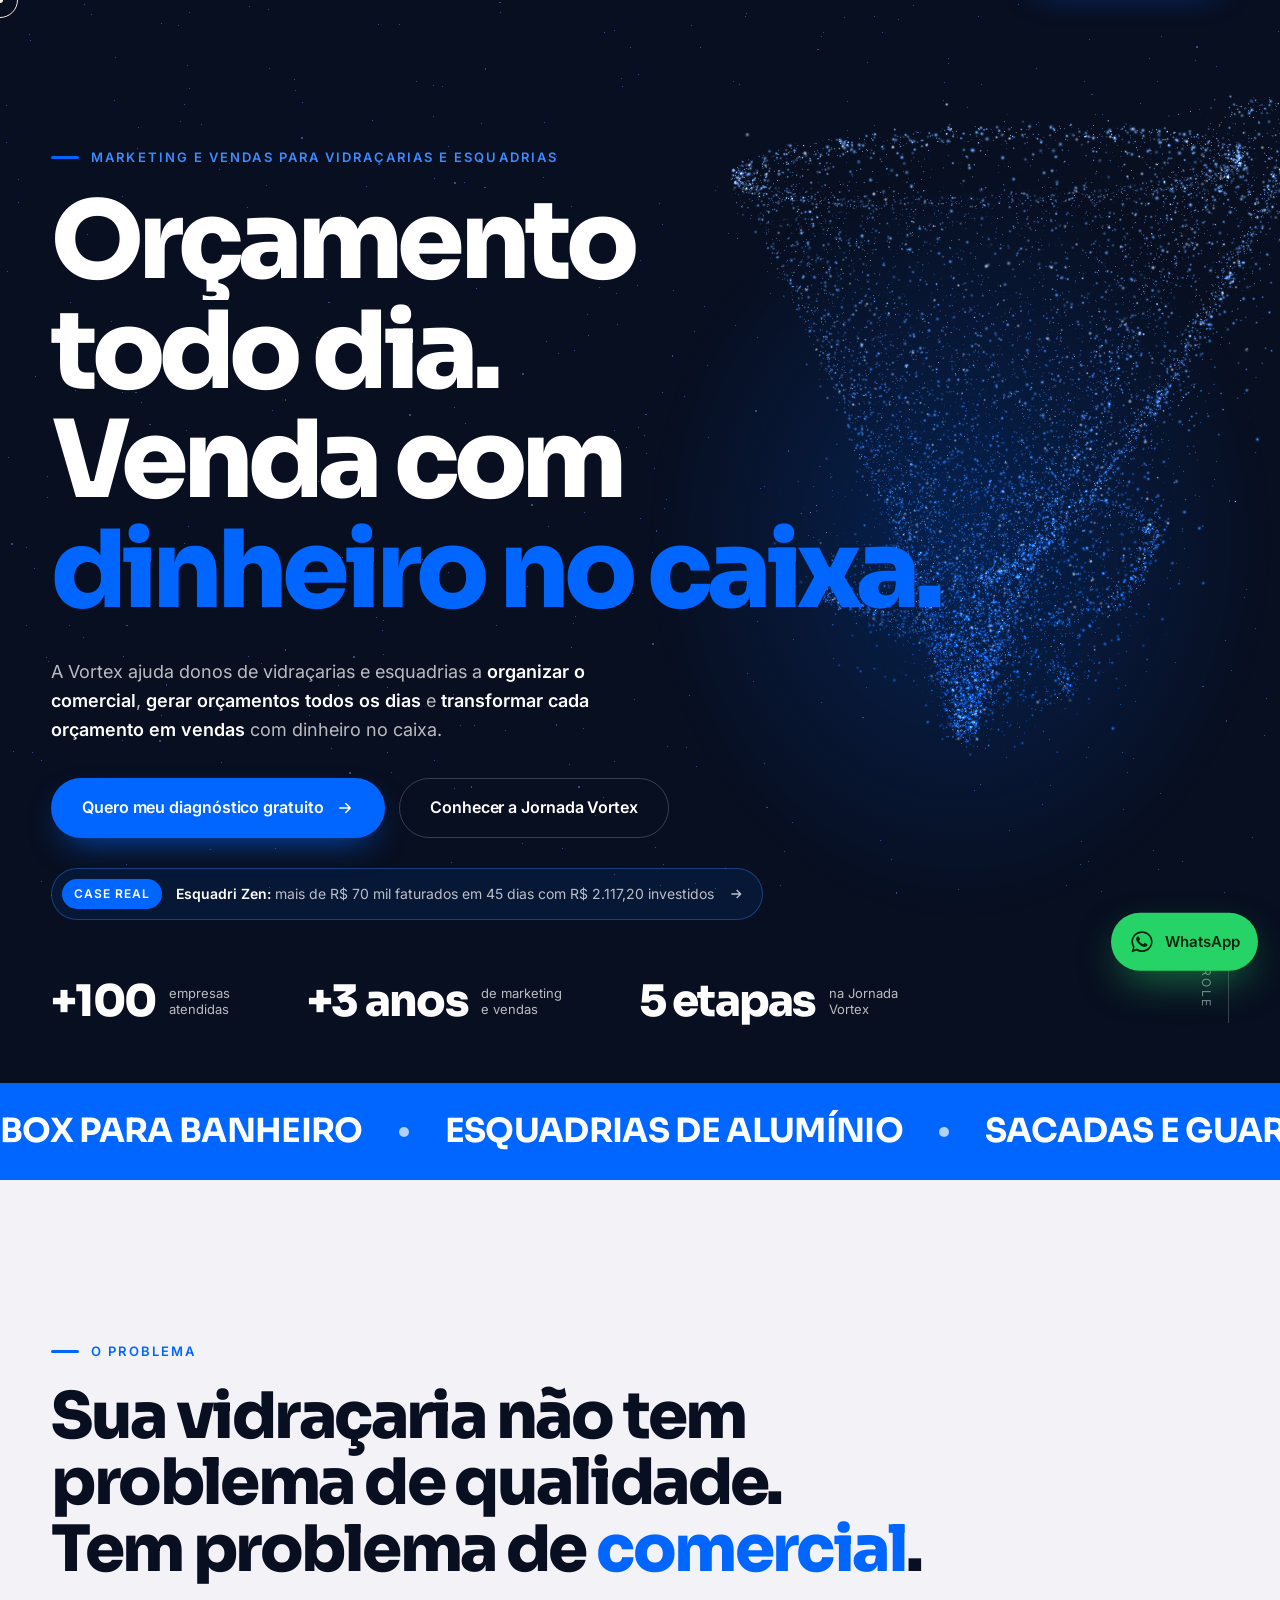
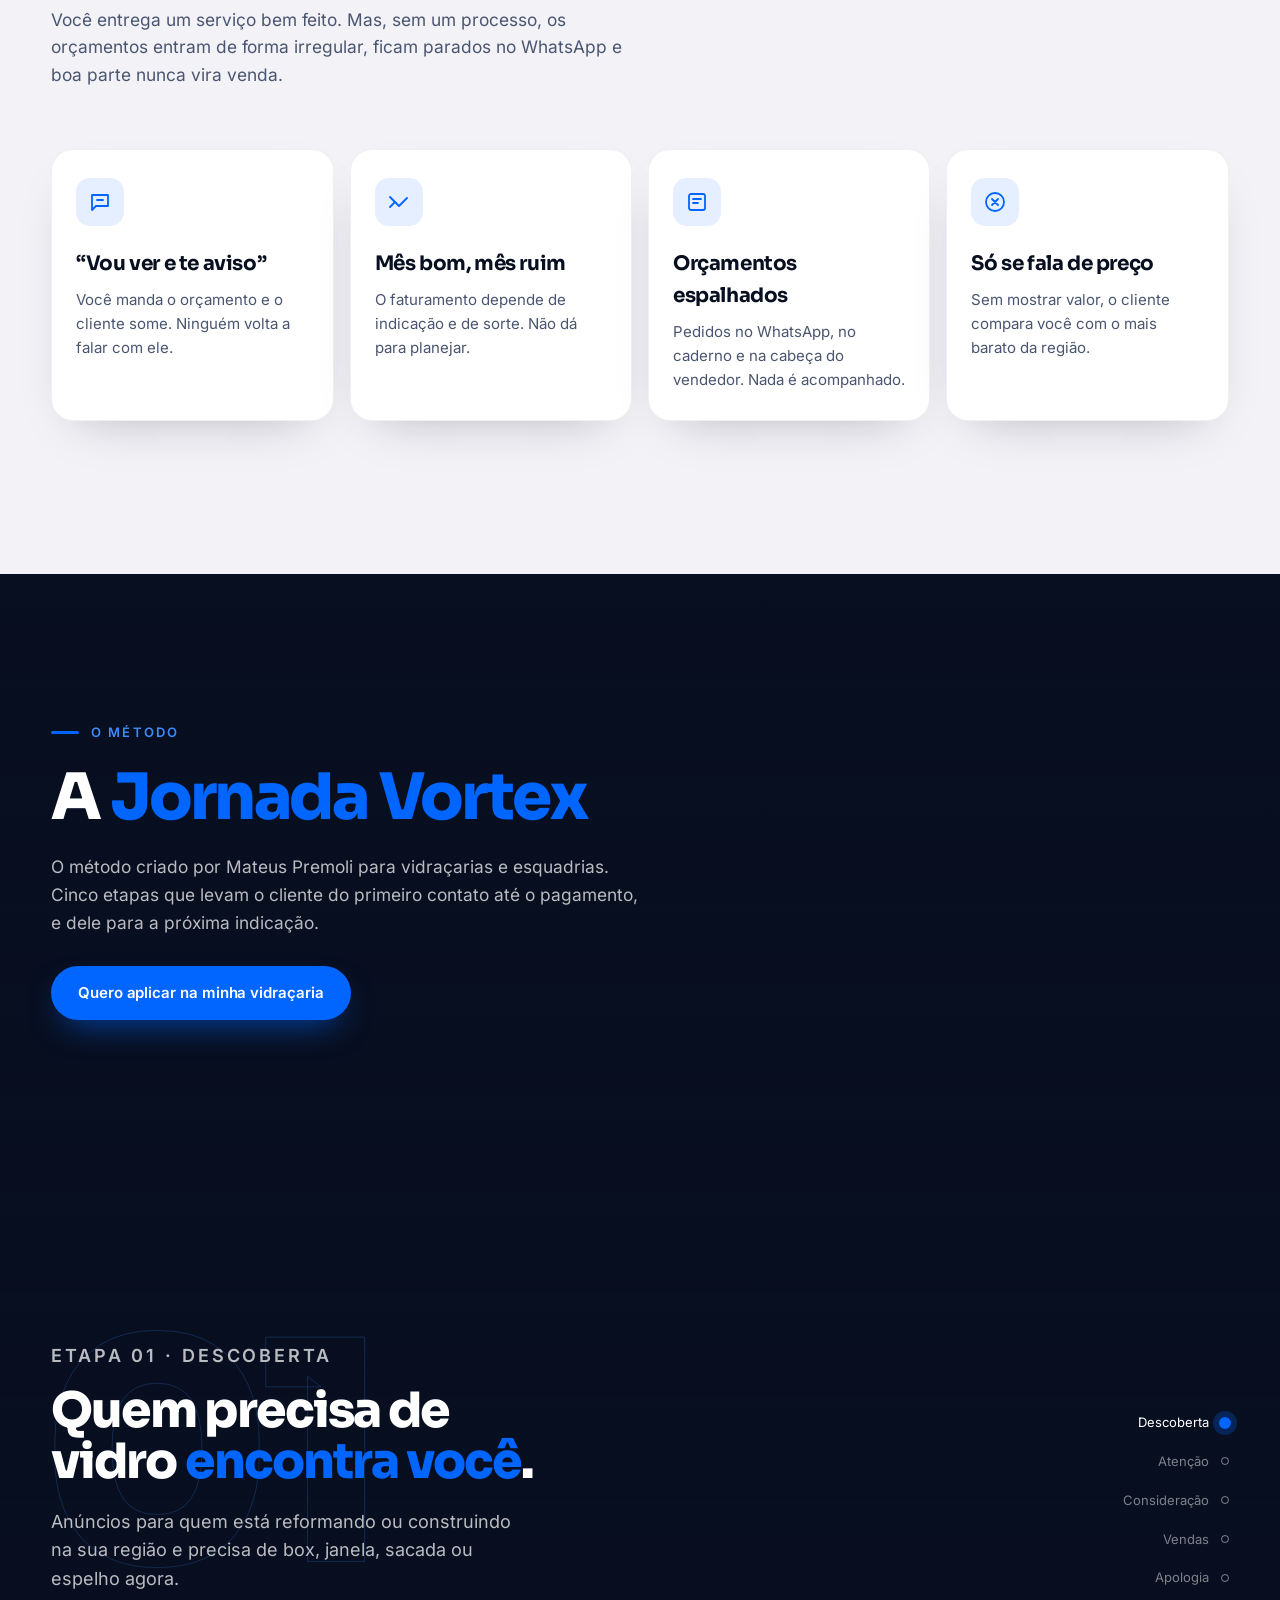
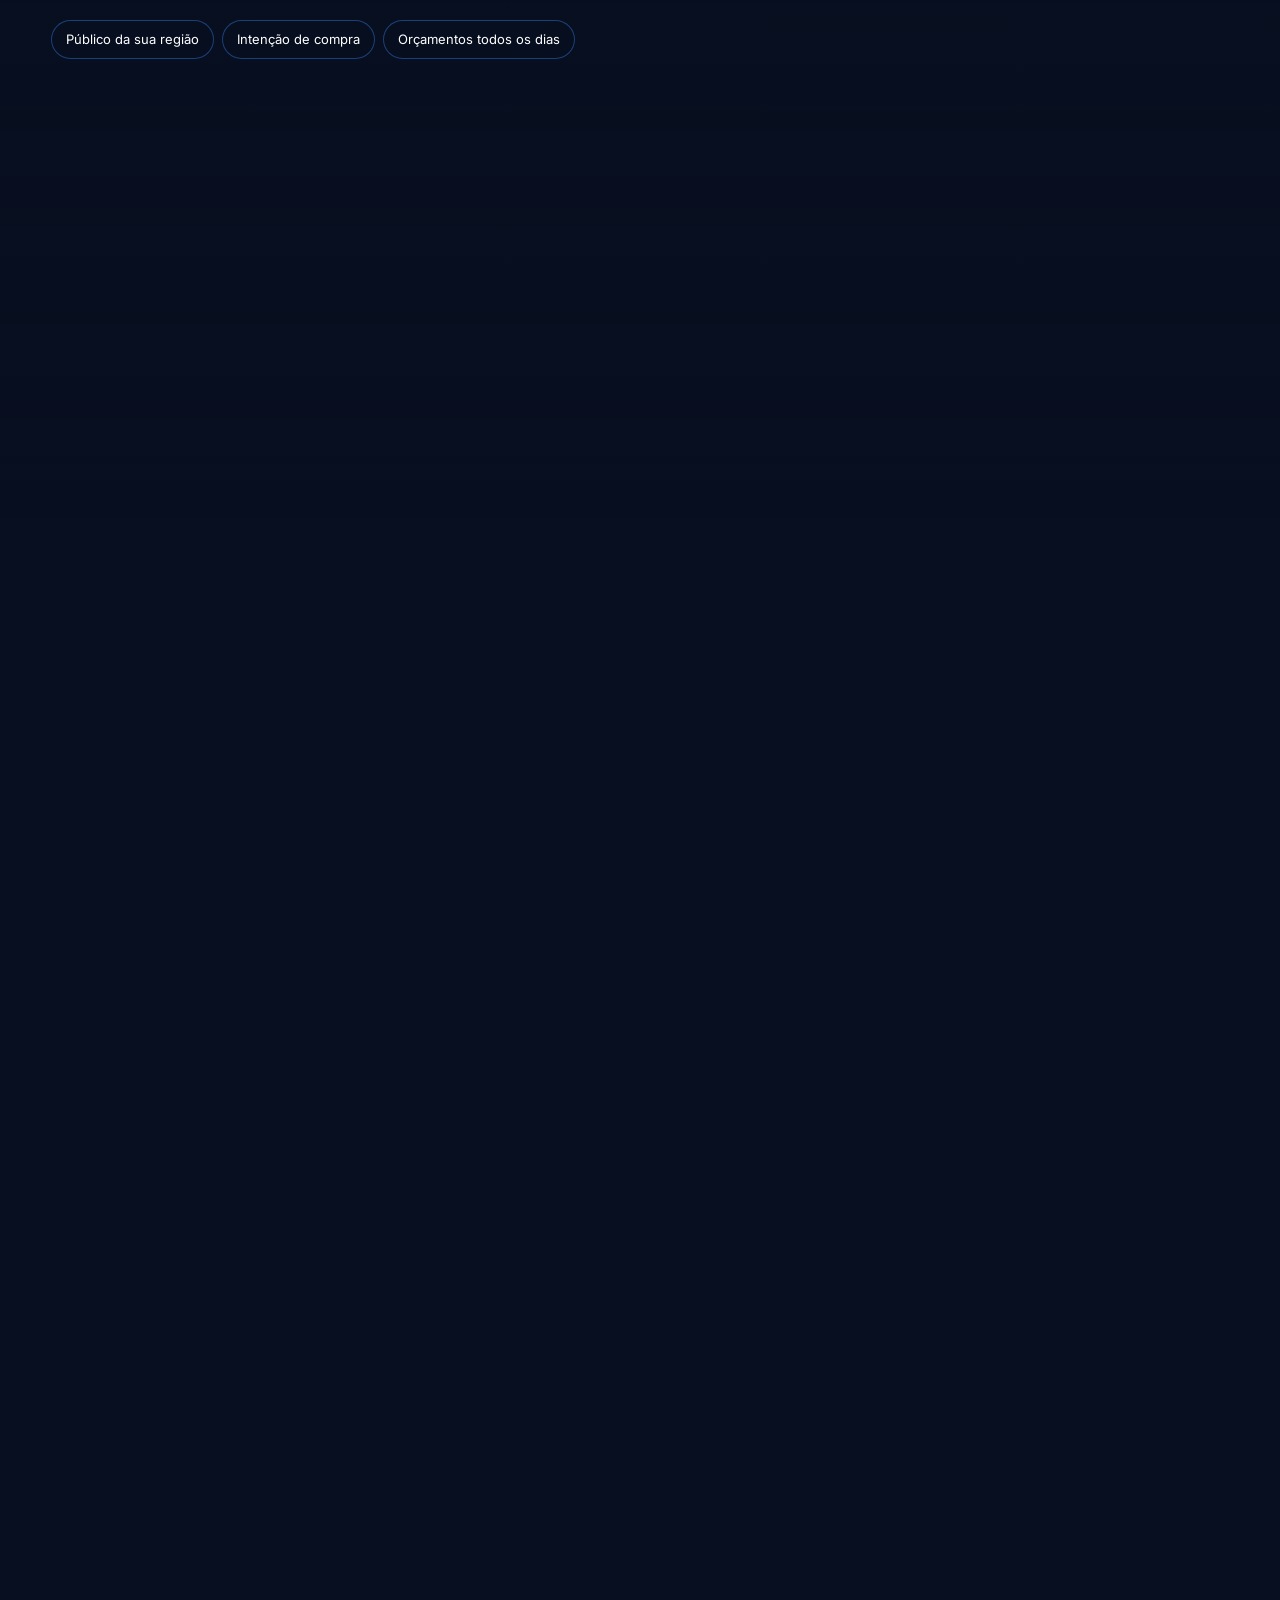
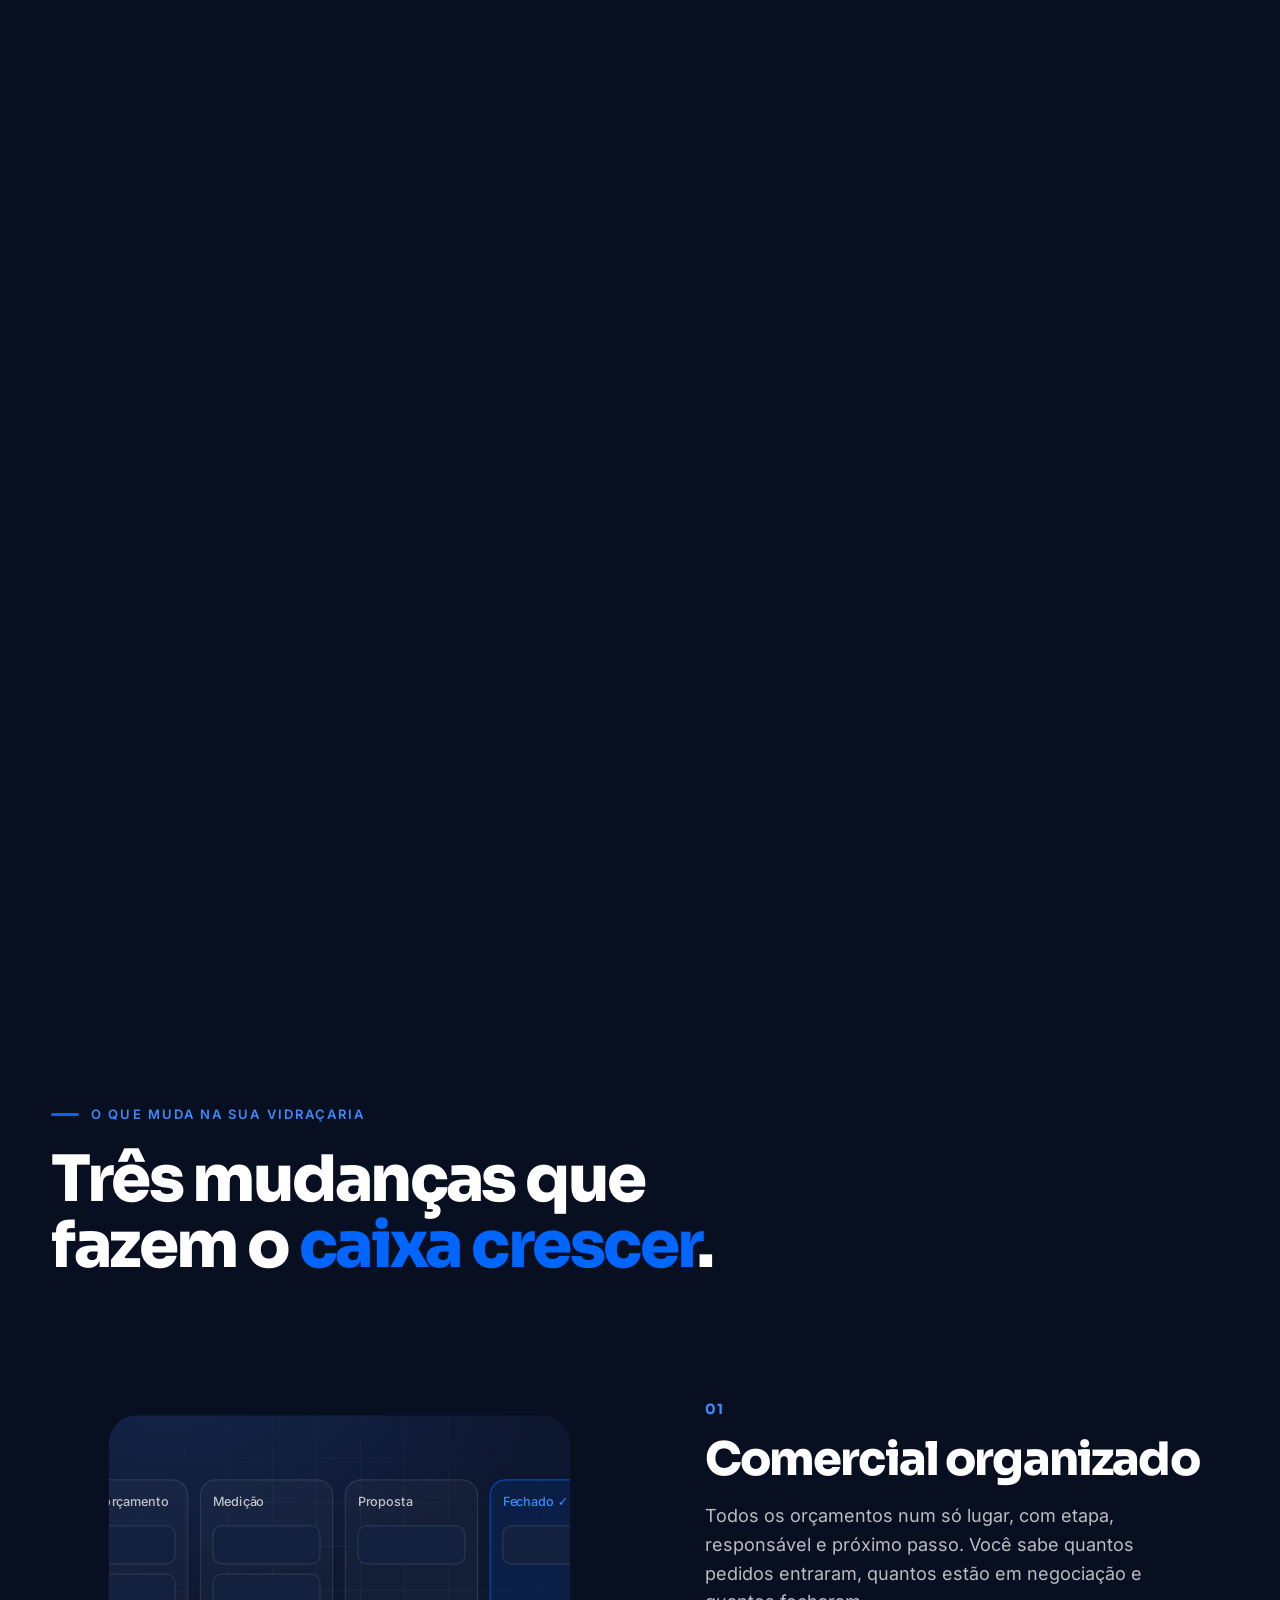
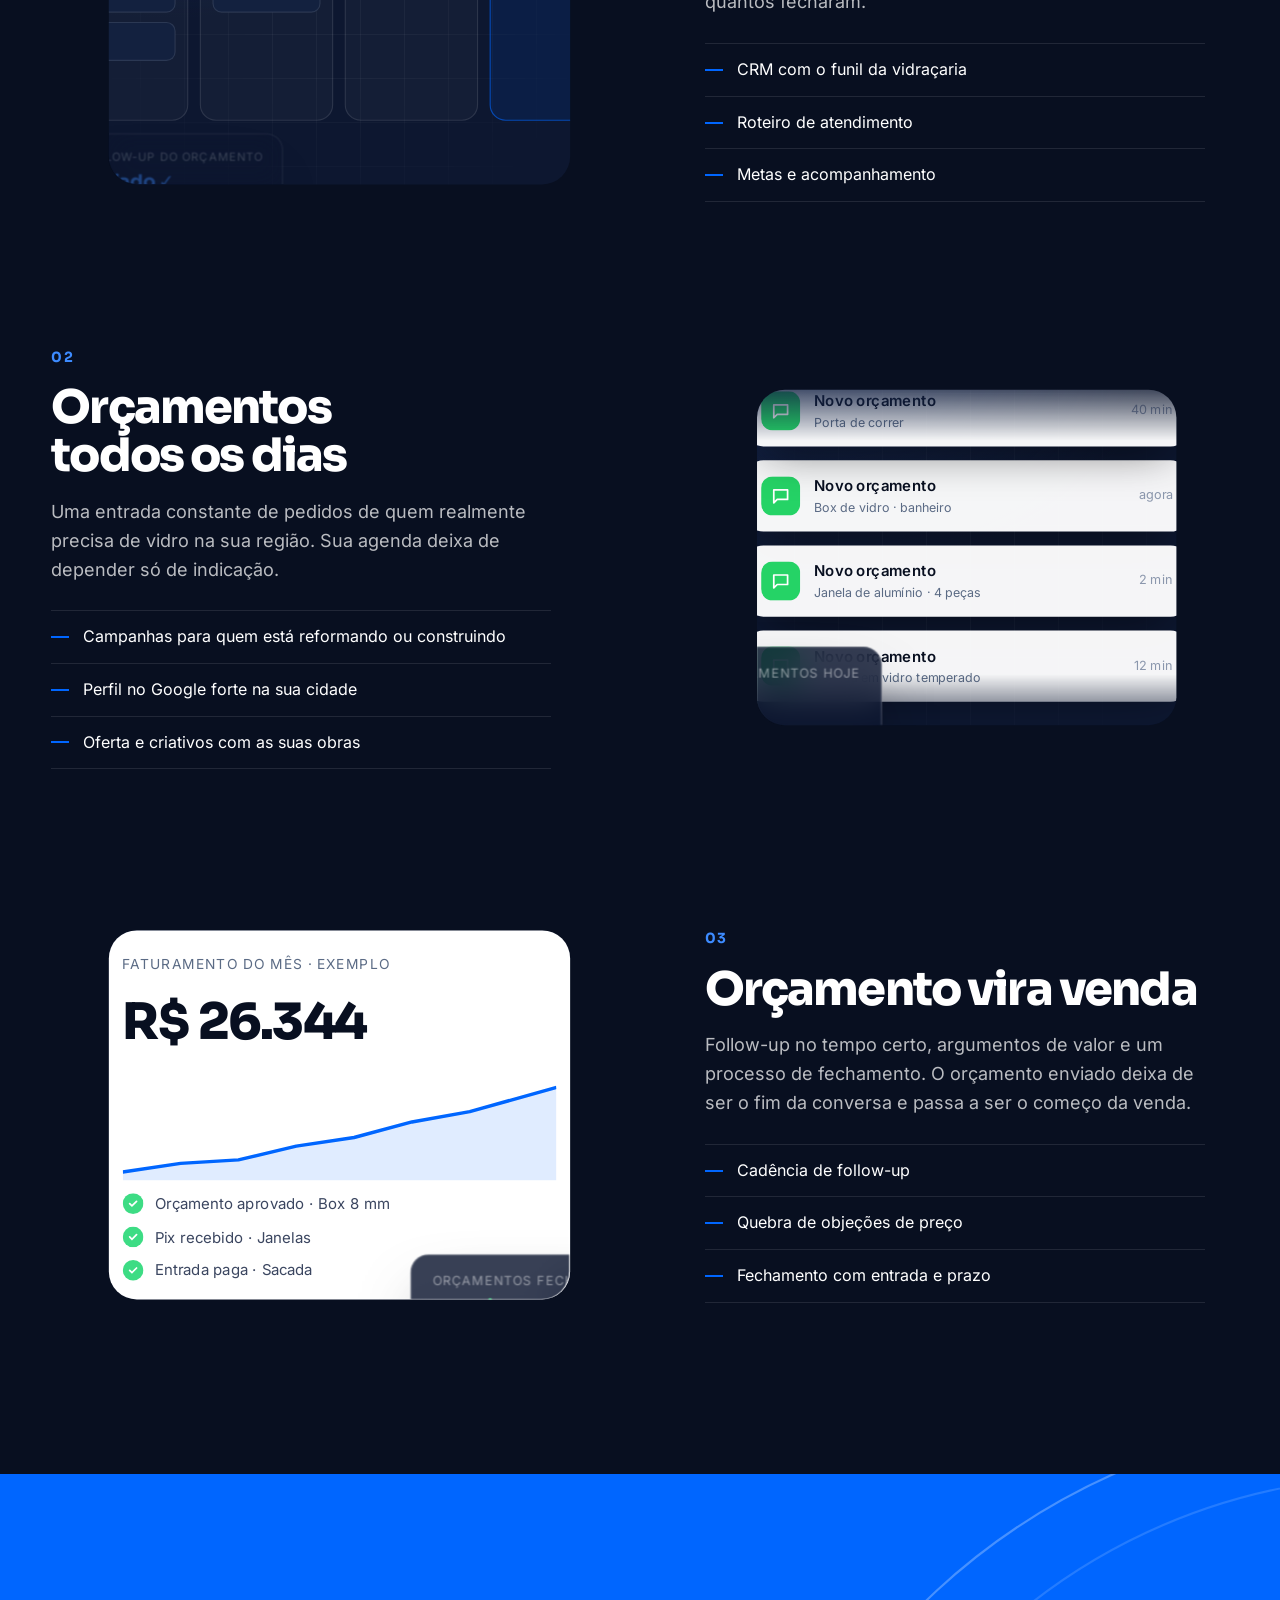
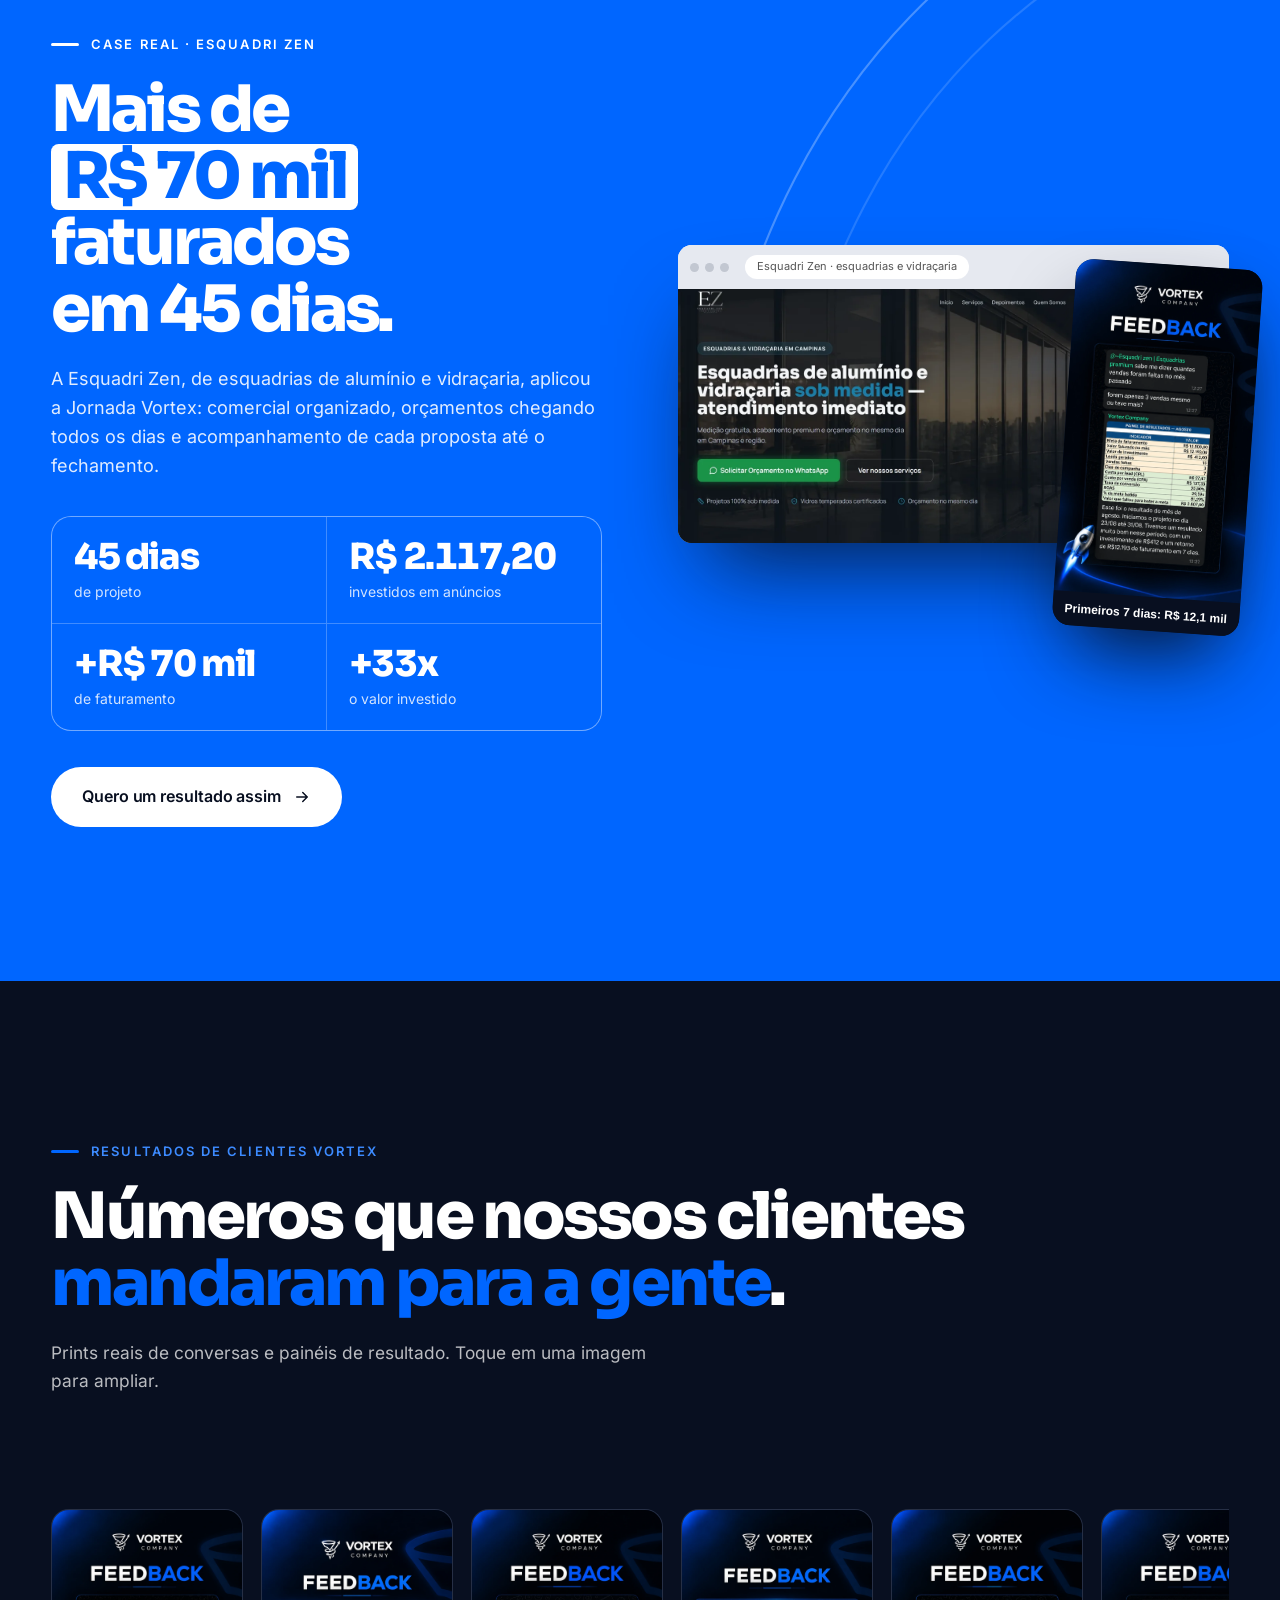
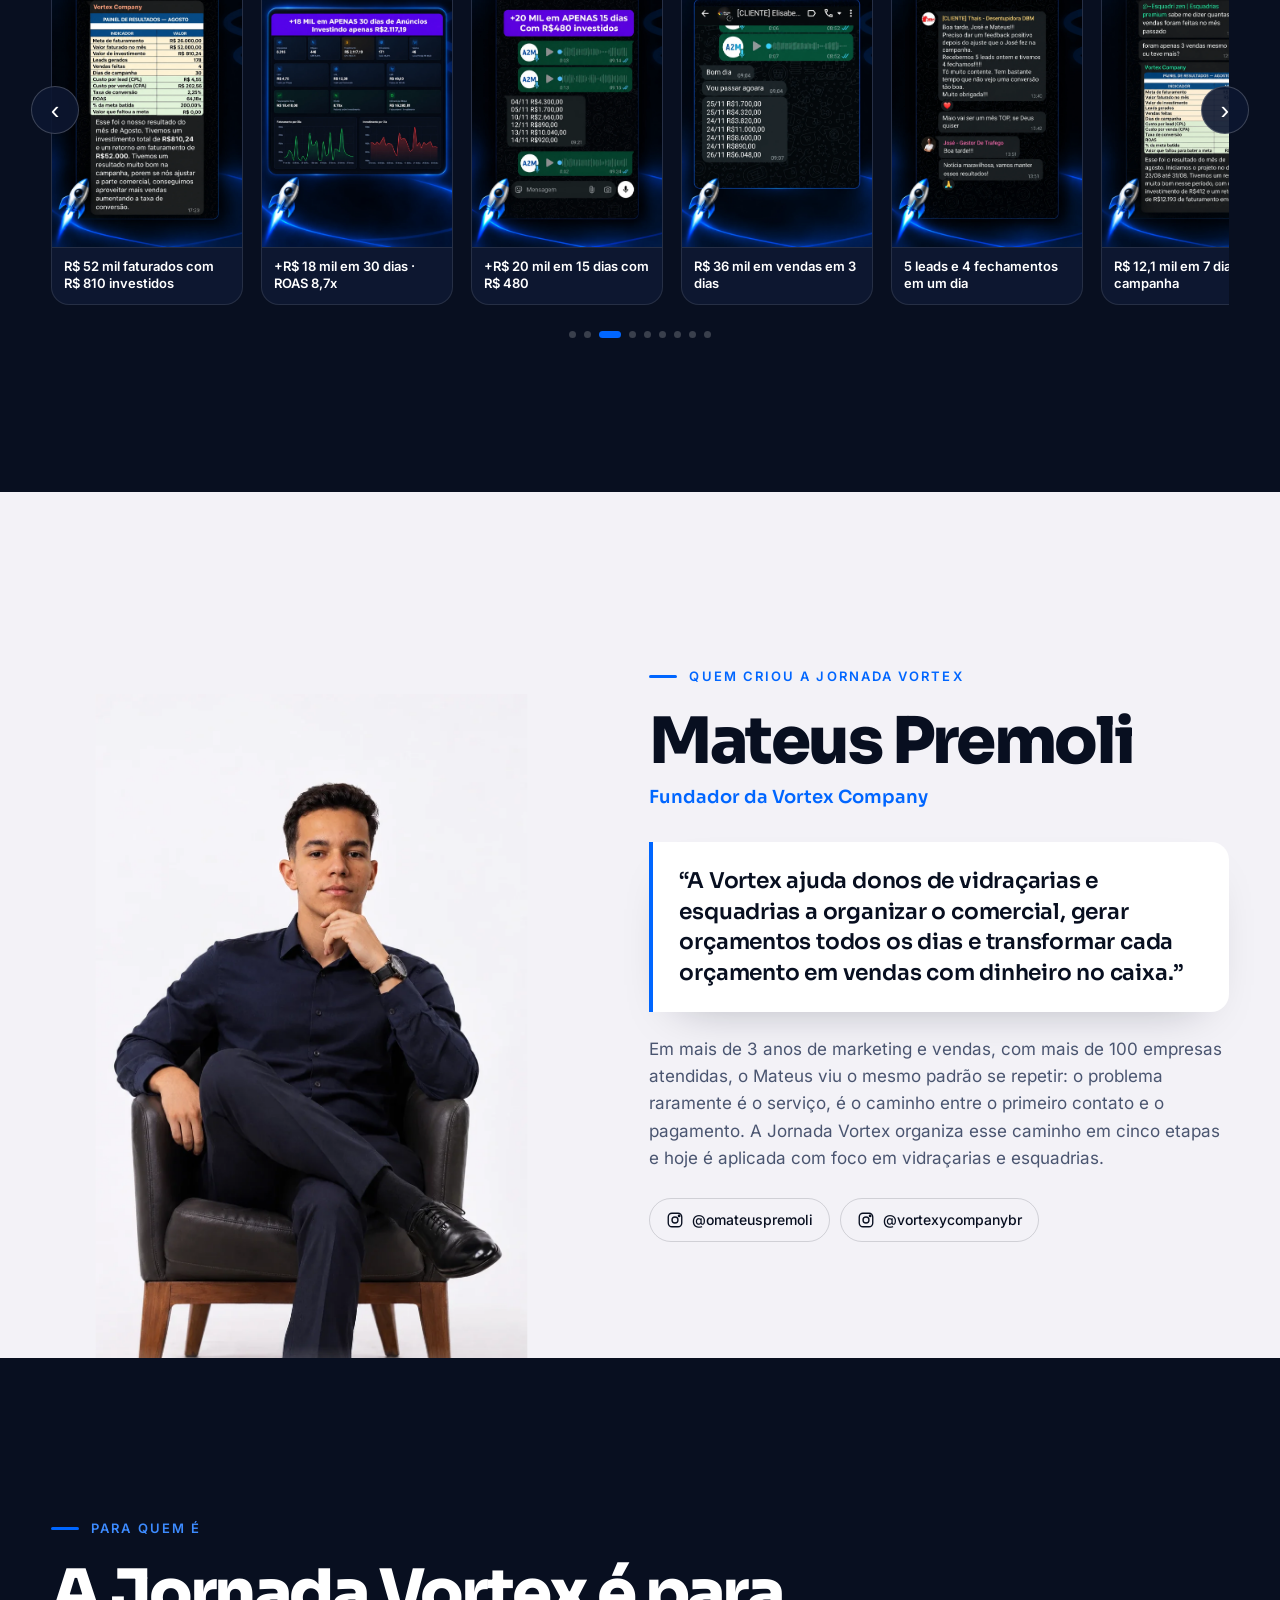
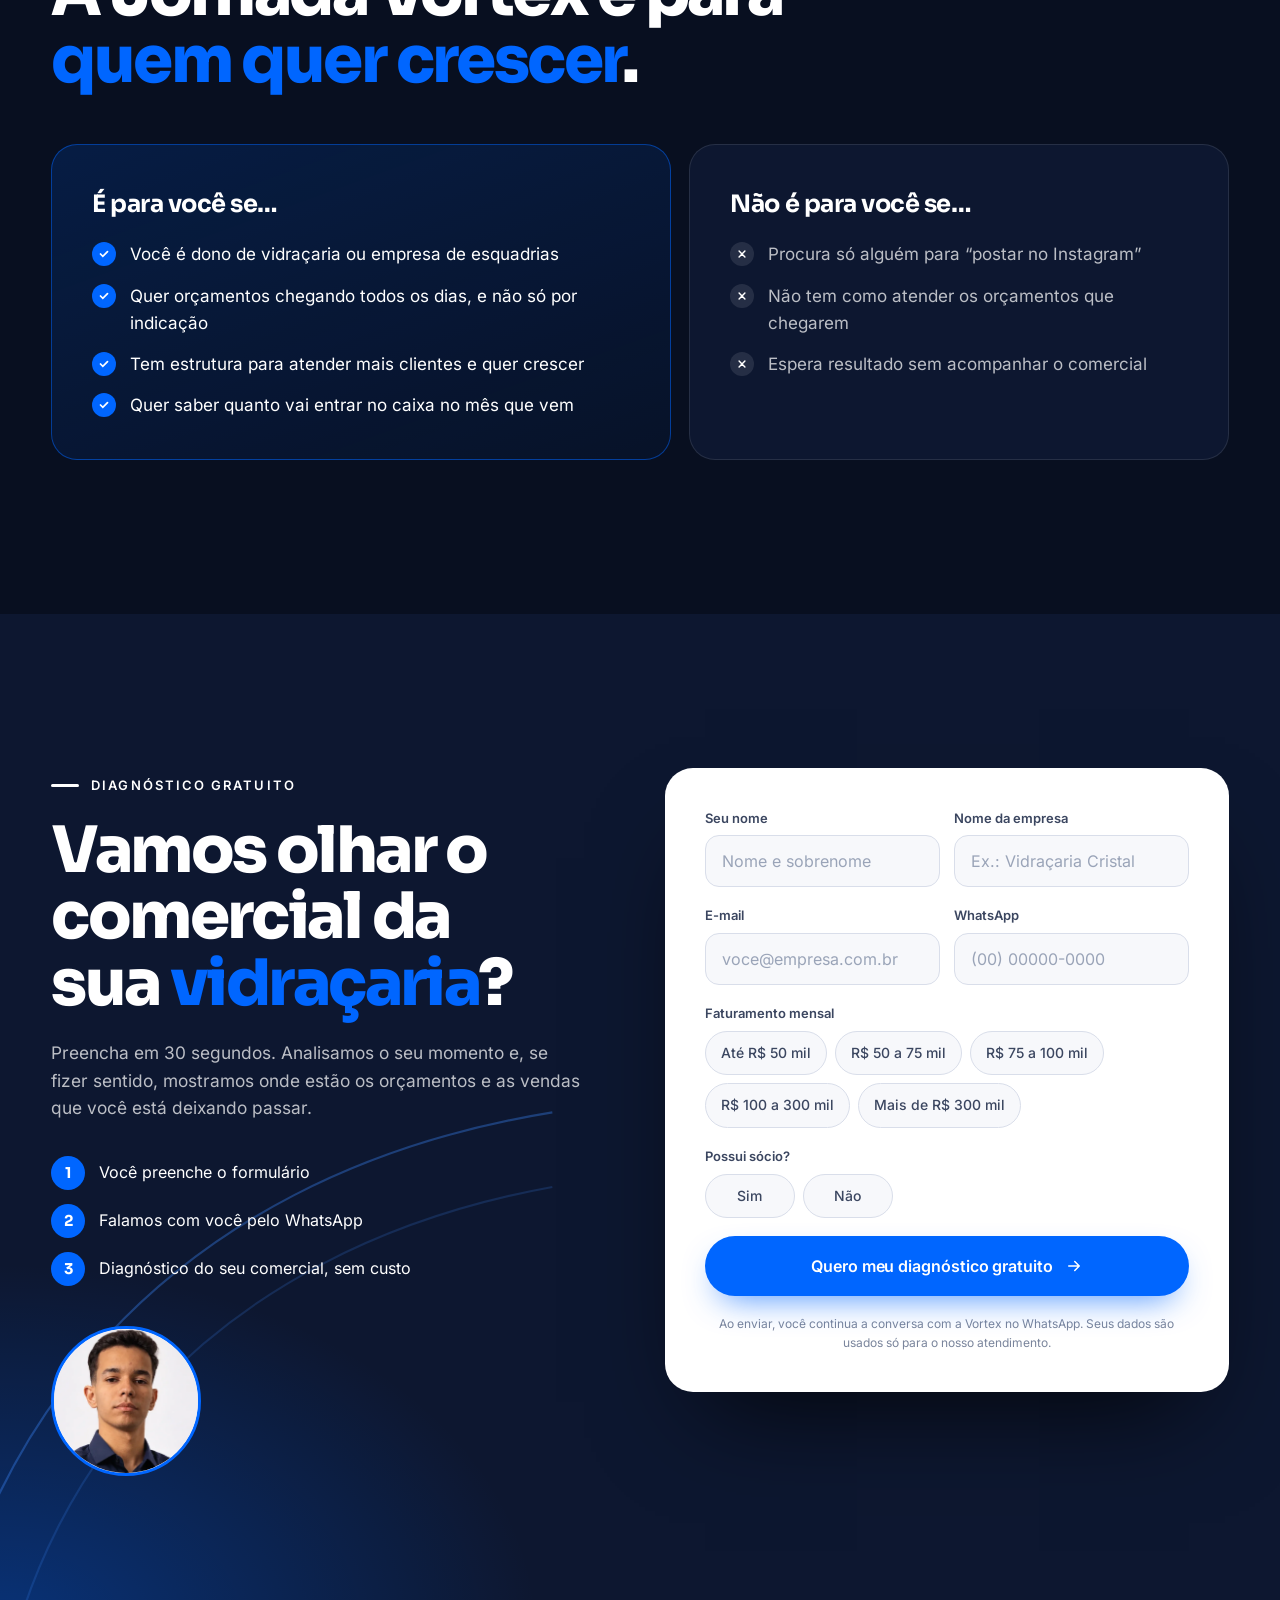
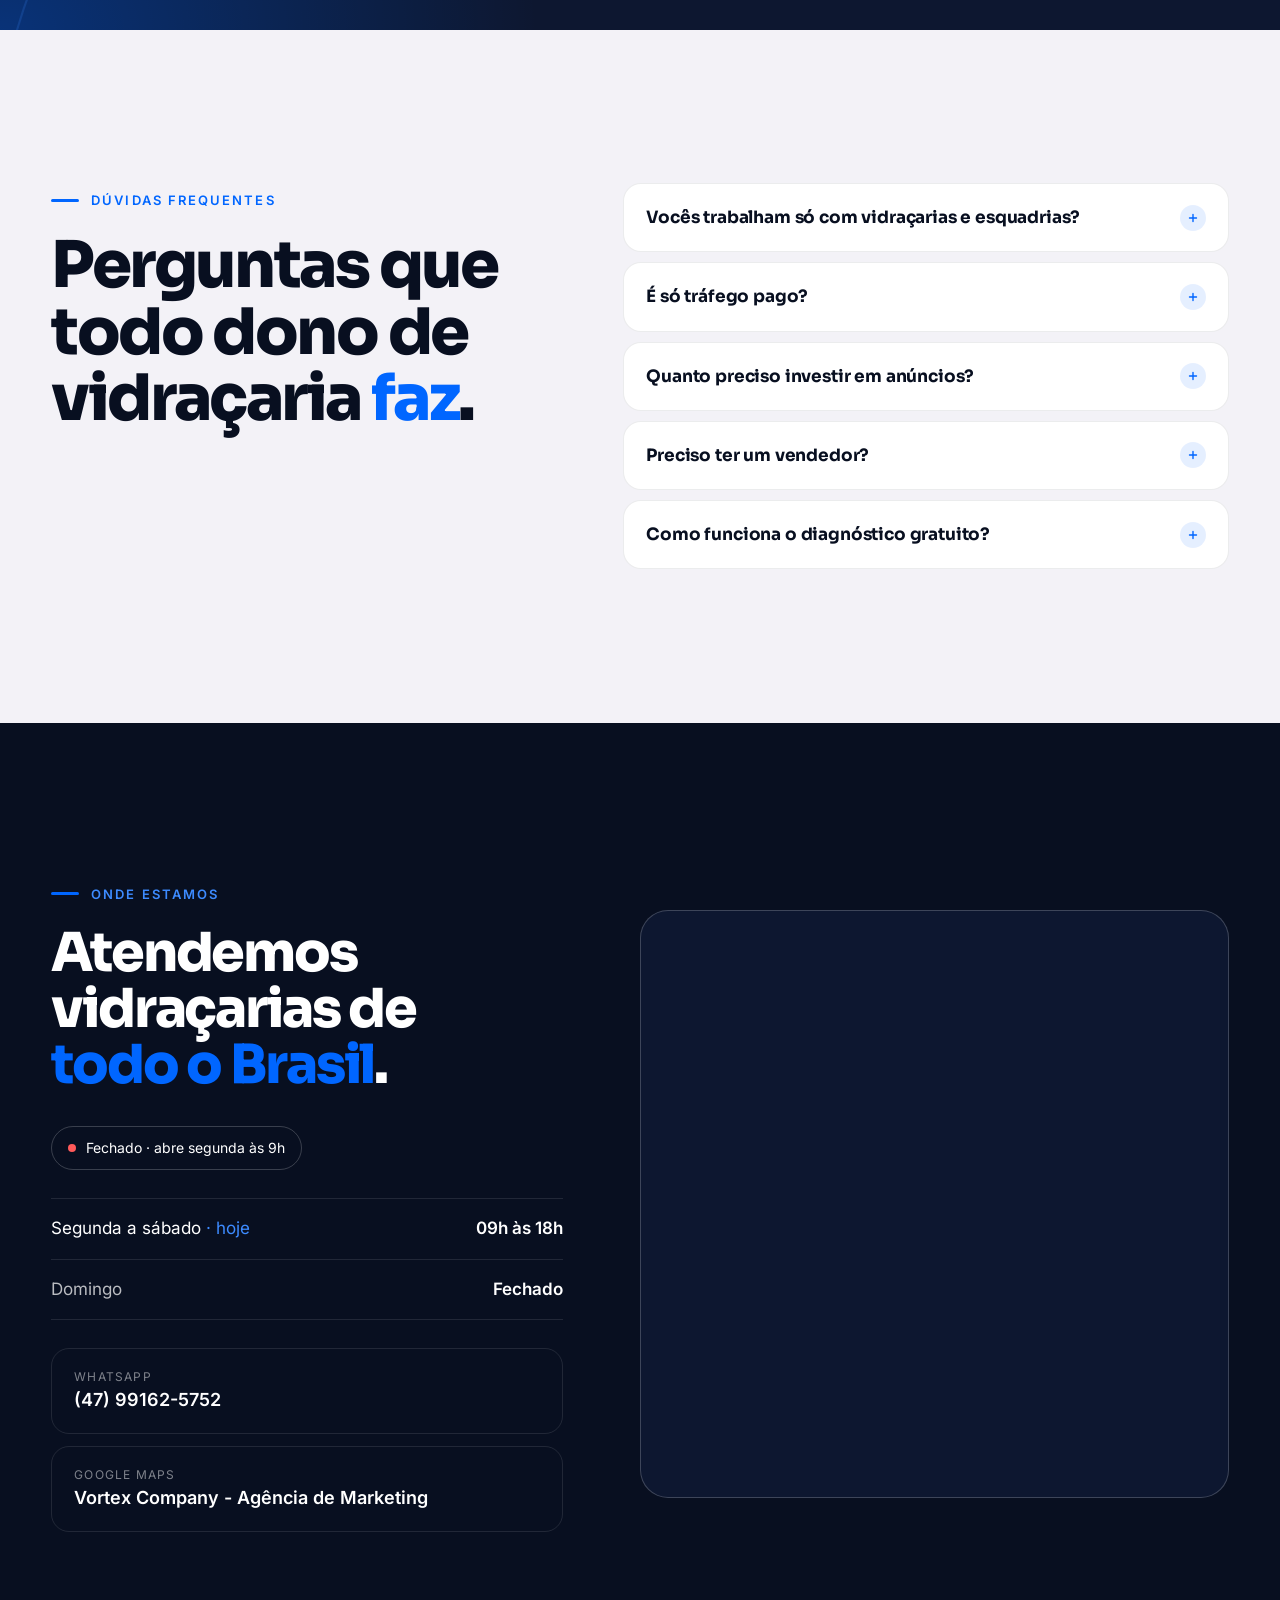
==== commit 931c9759: "Reestrutura o site para vidraçarias e esquadrias com a identidade Vortex - Identidade do manual: Azu" ====
--- a/public/index.html
+++ b/public/index.html
@@ -3,9 +3,9 @@
 <head>
   <meta charset="utf-8">
   <meta name="viewport" content="width=device-width, initial-scale=1, viewport-fit=cover">
-  <title>Vortex Company — Agência de Marketing e Vendas</title>
-  <meta name="description" content="A Vortex Company é uma agência de marketing e vendas que já ajudou mais de 100 empresas a aumentar o faturamento com Meta Ads, Google Ads, sites, CRM, vídeos e Google Meu Negócio. Especialistas em prestadores de serviço.">
-  <meta name="theme-color" content="#050505">
+  <title>Vortex Company — Marketing e vendas para vidraçarias e esquadrias</title>
+  <meta name="description" content="A Vortex ajuda donos de vidraçarias e esquadrias a organizar o comercial, gerar orçamentos todos os dias e transformar cada orçamento em vendas com dinheiro no caixa. Conheça a Jornada Vortex.">
+  <meta name="theme-color" content="#080F20">
   <link rel="canonical" href="https://vortexcompanybr.com.br/">
   <link rel="icon" type="image/svg+xml" href="assets/favicon.svg">
   <link rel="apple-touch-icon" href="assets/apple-touch-icon.png">
@@ -13,16 +13,15 @@
   <meta property="og:type" content="website">
   <meta property="og:locale" content="pt_BR">
   <meta property="og:site_name" content="Vortex Company">
-  <meta property="og:title" content="Vortex Company — Agência de Marketing e Vendas">
-  <meta property="og:description" content="Transformamos atenção em vendas. Mais de 100 empresas aceleradas com anúncios, CRM e processos comerciais.">
+  <meta property="og:title" content="Vortex Company — orçamento todo dia, venda com dinheiro no caixa">
+  <meta property="og:description" content="Marketing e vendas para vidraçarias e esquadrias. Case Esquadri Zen: mais de R$ 70 mil faturados em 45 dias com R$ 2.117,20 investidos.">
   <meta property="og:url" content="https://vortexcompanybr.com.br/">
   <meta property="og:image" content="https://vortexcompanybr.com.br/assets/og-image.png">
   <meta name="twitter:card" content="summary_large_image">
 
-  <link rel="preconnect" href="https://fonts.googleapis.com">
-  <link rel="preconnect" href="https://fonts.gstatic.com" crossorigin>
-  <link href="https://fonts.googleapis.com/css2?family=Inter+Tight:wght@300;400;500;600;700;800&family=Instrument+Serif:ital@0;1&display=swap" rel="stylesheet">
-  <link rel="stylesheet" href="assets/css/style.css?v=20261102a">
+  <link rel="preload" href="assets/fonts/sora-latin-800-normal.woff2" as="font" type="font/woff2" crossorigin>
+  <link rel="preload" href="assets/fonts/inter-latin-400-normal.woff2" as="font" type="font/woff2" crossorigin>
+  <link rel="stylesheet" href="assets/css/style.css?v=20261118a">
 
   <script type="application/ld+json">
   {
@@ -31,30 +30,29 @@
     "name": "Vortex Company - Agência de Marketing",
     "url": "https://vortexcompanybr.com.br/",
     "logo": "https://vortexcompanybr.com.br/assets/apple-touch-icon.png",
+    "image": "https://vortexcompanybr.com.br/assets/og-image.png",
     "telephone": "+55-47-99162-5752",
     "taxID": "68.063.725/0001-62",
     "hasMap": "https://maps.google.com/?cid=4198462059883251963",
+    "founder": { "@type": "Person", "name": "Mateus Premoli" },
     "openingHoursSpecification": [{
       "@type": "OpeningHoursSpecification",
       "dayOfWeek": ["Monday","Tuesday","Wednesday","Thursday","Friday","Saturday"],
       "opens": "09:00", "closes": "18:00"
     }],
     "areaServed": "BR",
-    "description": "Agência de marketing e vendas especializada em prestadores de serviço: Meta Ads, Google Ads, criação de sites, implementação de CRM, vídeos e otimização do Google Meu Negócio."
+    "description": "Marketing e vendas para vidraçarias e esquadrias: organização do comercial, geração de orçamentos todos os dias e conversão de orçamentos em vendas com o método Jornada Vortex."
   }
   </script>
 </head>
 <body>
-  <!-- Preloader -->
   <div class="loader" aria-hidden="true">
     <div class="loader__mark"><span class="logo-mark"></span></div>
     <div class="loader__count"><span id="loaderNum">0</span>%</div>
     <div class="loader__bar"><span></span></div>
   </div>
 
-  <!-- Cena 3D (vórtice de partículas) -->
   <canvas id="vortex-gl" aria-hidden="true"></canvas>
-  <div class="grain" aria-hidden="true"></div>
   <div class="cursor" aria-hidden="true"><span class="cursor__dot"></span><span class="cursor__ring"></span></div>
 
   <!-- Navegação -->
@@ -64,140 +62,122 @@
       <span class="logo-word"></span>
     </a>
     <nav class="nav__links" aria-label="Principal">
-      <a href="#sobre">Sobre</a>
-      <a href="#jornada">Método</a>
-      <a href="#servicos">Serviços</a>
-      <a href="#depoimentos">Clientes</a>
-      <a href="#contato">Contato</a>
+      <a href="#metodo">Jornada Vortex</a>
+      <a href="#case">Case</a>
+      <a href="#resultados">Resultados</a>
+      <a href="#fundador">Quem somos</a>
+      <a href="#duvidas">Dúvidas</a>
     </nav>
-    <a class="btn btn--wa magnetic btn--sm" data-wa href="#" target="_blank" rel="noopener"><svg class="wa-ico" viewBox="0 0 32 32" aria-hidden="true"><path d="M16 3C8.8 3 3 8.7 3 15.8c0 2.5.7 4.9 2 6.9L3 29l6.5-2c1.9 1 4.1 1.6 6.5 1.6 7.2 0 13-5.7 13-12.8S23.2 3 16 3zm0 23.3c-2.1 0-4.1-.6-5.8-1.7l-.4-.2-3.9 1.2 1.2-3.7-.3-.4c-1.2-1.8-1.8-3.8-1.8-5.9C5 10 9.9 5.2 16 5.2S27 10 27 15.9s-4.9 10.4-11 10.4zm6-7.8c-.3-.2-2-1-2.3-1.1-.3-.1-.5-.2-.8.2-.2.3-.9 1.1-1.1 1.3-.2.2-.4.2-.7.1-.3-.2-1.4-.5-2.7-1.7-1-.9-1.7-2-1.9-2.3-.2-.3 0-.5.1-.7l.5-.6c.2-.2.2-.3.3-.6.1-.2.1-.4 0-.6l-1-2.5c-.3-.7-.6-.6-.8-.6h-.7c-.2 0-.6.1-.9.4-.3.3-1.2 1.2-1.2 2.9s1.2 3.4 1.4 3.6c.2.2 2.4 3.7 5.9 5.1 2.9 1.1 3.5.9 4.1.8.6-.1 2-.8 2.3-1.6.3-.8.3-1.5.2-1.6-.1-.3-.4-.4-.7-.5z"/></svg><span>Fale com a gente</span></a>
+    <a class="btn btn--primary btn--sm magnetic" data-lead data-origem="Menu" href="#diagnostico"><span>Quero meu diagnóstico</span></a>
     <button class="nav__burger" aria-label="Abrir menu" aria-expanded="false"><span></span><span></span></button>
   </header>
 
   <div class="mobile-menu" aria-hidden="true">
-    <a href="#sobre">Sobre</a>
-    <a href="#jornada">Método</a>
-    <a href="#servicos">Serviços</a>
-    <a href="#depoimentos">Clientes</a>
-    <a href="#contato">Contato</a>
-    <a class="btn btn--wa" data-wa href="#" target="_blank" rel="noopener"><svg class="wa-ico" viewBox="0 0 32 32" aria-hidden="true"><path d="M16 3C8.8 3 3 8.7 3 15.8c0 2.5.7 4.9 2 6.9L3 29l6.5-2c1.9 1 4.1 1.6 6.5 1.6 7.2 0 13-5.7 13-12.8S23.2 3 16 3zm0 23.3c-2.1 0-4.1-.6-5.8-1.7l-.4-.2-3.9 1.2 1.2-3.7-.3-.4c-1.2-1.8-1.8-3.8-1.8-5.9C5 10 9.9 5.2 16 5.2S27 10 27 15.9s-4.9 10.4-11 10.4zm6-7.8c-.3-.2-2-1-2.3-1.1-.3-.1-.5-.2-.8.2-.2.3-.9 1.1-1.1 1.3-.2.2-.4.2-.7.1-.3-.2-1.4-.5-2.7-1.7-1-.9-1.7-2-1.9-2.3-.2-.3 0-.5.1-.7l.5-.6c.2-.2.2-.3.3-.6.1-.2.1-.4 0-.6l-1-2.5c-.3-.7-.6-.6-.8-.6h-.7c-.2 0-.6.1-.9.4-.3.3-1.2 1.2-1.2 2.9s1.2 3.4 1.4 3.6c.2.2 2.4 3.7 5.9 5.1 2.9 1.1 3.5.9 4.1.8.6-.1 2-.8 2.3-1.6.3-.8.3-1.5.2-1.6-.1-.3-.4-.4-.7-.5z"/></svg><span>Chamar no WhatsApp</span></a>
+    <a href="#metodo">Jornada Vortex</a>
+    <a href="#case">Case</a>
+    <a href="#resultados">Resultados</a>
+    <a href="#fundador">Quem somos</a>
+    <a href="#duvidas">Dúvidas</a>
+    <a class="btn btn--primary" data-lead data-origem="Menu" href="#diagnostico"><span>Quero meu diagnóstico</span></a>
   </div>
 
   <main>
     <!-- HERO -->
     <section class="hero" id="inicio">
       <div class="hero__inner container">
-        <p class="eyebrow reveal-up"><span class="dot"></span> Agência de marketing &amp; vendas</p>
+        <p class="kicker reveal-up"><span class="bar"></span>Marketing e vendas para vidraçarias e esquadrias</p>
         <h1 class="hero__title">
-          <span class="line"><span>Transformamos</span></span>
-          <span class="line"><span><em>atenção</em> em</span></span>
-          <span class="line"><span>vendas.</span></span>
+          <span class="line"><span>Orçamento</span></span>
+          <span class="line"><span>todo dia.</span></span>
+          <span class="line"><span>Venda com</span></span>
+          <span class="line"><span><em>dinheiro no caixa.</em></span></span>
         </h1>
-        <p class="hero__sub reveal-up">Anúncios, CRM e processos comerciais trabalhando juntos para fazer o faturamento da sua empresa girar mais rápido.</p>
+        <p class="hero__sub reveal-up">A Vortex ajuda donos de vidraçarias e esquadrias a <strong>organizar o comercial</strong>, <strong>gerar orçamentos todos os dias</strong> e <strong>transformar cada orçamento em vendas</strong> com dinheiro no caixa.</p>
         <div class="hero__cta reveal-up">
-          <a class="btn btn--wa magnetic" data-wa href="#" target="_blank" rel="noopener"><svg class="wa-ico" viewBox="0 0 32 32" aria-hidden="true"><path d="M16 3C8.8 3 3 8.7 3 15.8c0 2.5.7 4.9 2 6.9L3 29l6.5-2c1.9 1 4.1 1.6 6.5 1.6 7.2 0 13-5.7 13-12.8S23.2 3 16 3zm0 23.3c-2.1 0-4.1-.6-5.8-1.7l-.4-.2-3.9 1.2 1.2-3.7-.3-.4c-1.2-1.8-1.8-3.8-1.8-5.9C5 10 9.9 5.2 16 5.2S27 10 27 15.9s-4.9 10.4-11 10.4zm6-7.8c-.3-.2-2-1-2.3-1.1-.3-.1-.5-.2-.8.2-.2.3-.9 1.1-1.1 1.3-.2.2-.4.2-.7.1-.3-.2-1.4-.5-2.7-1.7-1-.9-1.7-2-1.9-2.3-.2-.3 0-.5.1-.7l.5-.6c.2-.2.2-.3.3-.6.1-.2.1-.4 0-.6l-1-2.5c-.3-.7-.6-.6-.8-.6h-.7c-.2 0-.6.1-.9.4-.3.3-1.2 1.2-1.2 2.9s1.2 3.4 1.4 3.6c.2.2 2.4 3.7 5.9 5.1 2.9 1.1 3.5.9 4.1.8.6-.1 2-.8 2.3-1.6.3-.8.3-1.5.2-1.6-.1-.3-.4-.4-.7-.5z"/></svg><span>Quero vender mais</span></a>
-          <a class="btn btn--ghost magnetic" href="#jornada"><span>Conheça o método</span></a>
-        </div>
+          <a class="btn btn--primary btn--lg magnetic" data-lead data-origem="Topo do site" href="#diagnostico"><span>Quero meu diagnóstico gratuito</span><svg class="ico" viewBox="0 0 24 24"><path d="M5 12h14M13 6l6 6-6 6"/></svg></a>
+          <a class="btn btn--ghost btn--lg magnetic" href="#metodo"><span>Conhecer a Jornada Vortex</span></a>
+        </div>
+        <a class="hero__proof reveal-up" href="#case">
+          <span class="hero__proof-badge">Case real</span>
+          <span><b>Esquadri Zen:</b> mais de R$ 70 mil faturados em 45 dias com R$ 2.117,20 investidos</span>
+          <svg class="ico" viewBox="0 0 24 24"><path d="M5 12h14M13 6l6 6-6 6"/></svg>
+        </a>
       </div>
       <div class="hero__stats container">
-        <div class="stat reveal-up"><strong><span data-count="100">0</span>+</strong><small>empresas<br>aceleradas</small></div>
-        <div class="stat reveal-up"><strong><span data-count="3">0</span>+</strong><small>anos de<br>experiência</small></div>
-        <div class="stat reveal-up"><strong>5</strong><small>etapas da jornada<br>do consumidor</small></div>
-      </div>
-      <a href="#sobre" class="scroll-hint" aria-label="Rolar para baixo"><span></span>Role</a>
-    </section>
-
-    <!-- MARQUEE -->
+        <div class="stat reveal-up"><strong>+<span data-count="100">0</span></strong><small>empresas<br>atendidas</small></div>
+        <div class="stat reveal-up"><strong>+<span data-count="3">0</span> anos</strong><small>de marketing<br>e vendas</small></div>
+        <div class="stat reveal-up"><strong><span data-count="5">0</span> etapas</strong><small>na Jornada<br>Vortex</small></div>
+      </div>
+      <a href="#dores" class="scroll-hint" aria-label="Rolar para baixo"><span></span>Role</a>
+    </section>
+
     <div class="marquee" aria-hidden="true">
       <div class="marquee__track">
-        <span>Meta Ads</span><i>✦</i><span>Google Ads</span><i>✦</i><span>Criação de Sites</span><i>✦</i><span>CRM</span><i>✦</i><span>Vídeos</span><i>✦</i><span>Google Meu Negócio</span><i>✦</i><span>Processos Comerciais</span><i>✦</i>
-        <span>Meta Ads</span><i>✦</i><span>Google Ads</span><i>✦</i><span>Criação de Sites</span><i>✦</i><span>CRM</span><i>✦</i><span>Vídeos</span><i>✦</i><span>Google Meu Negócio</span><i>✦</i><span>Processos Comerciais</span><i>✦</i>
+        <span>Box para banheiro</span><i></i><span>Esquadrias de alumínio</span><i></i><span>Sacadas e guarda-corpos</span><i></i><span>Espelhos</span><i></i><span>Vidro temperado</span><i></i><span>Portas e janelas</span><i></i><span>Fachadas</span><i></i>
+        <span>Box para banheiro</span><i></i><span>Esquadrias de alumínio</span><i></i><span>Sacadas e guarda-corpos</span><i></i><span>Espelhos</span><i></i><span>Vidro temperado</span><i></i><span>Portas e janelas</span><i></i><span>Fachadas</span><i></i>
       </div>
     </div>
 
-    <!-- SOBRE -->
-    <section class="about" id="sobre">
+    <!-- DORES (fundo branco) -->
+    <section class="pains light" id="dores">
       <div class="container">
-        <p class="eyebrow">Sobre a Vortex</p>
-        <h2 class="about__text split-words">
-          Somos uma agência de marketing e vendas. Há mais de 3 anos ajudamos empresas a <em>faturar mais</em> unindo anúncios, tecnologia e processo comercial — porque tráfego sem venda é só barulho.
-        </h2>
-
-        <div class="about__grid">
-          <article class="about__card reveal-up">
-            <span class="about__num">01</span>
-            <h3>Nossa missão</h3>
-            <p>Fazer o faturamento dos nossos clientes crescer de forma previsível. Não entregamos curtidas, entregamos oportunidades de venda reais.</p>
-          </article>
-          <article class="about__card reveal-up">
-            <span class="about__num">02</span>
-            <h3>Especialistas em serviços</h3>
-            <p>Nossa especialidade são os <strong>prestadores de serviço</strong>. Entendemos o ciclo de decisão de quem vende confiança, agenda e atendimento.</p>
-          </article>
-          <article class="about__card reveal-up">
-            <span class="about__num">03</span>
-            <h3>Do clique ao contrato</h3>
-            <p>Atuamos na jornada inteira: atraímos o cliente certo, organizamos o atendimento no CRM e ajustamos o processo para fechar mais.</p>
-          </article>
-        </div>
-
-        <div class="about__bigstats">
-          <div class="bigstat reveal-up"><strong>+<span data-count="100">0</span></strong><span>empresas de diversos segmentos atendidas</span></div>
-          <div class="bigstat reveal-up"><strong>+<span data-count="3">0</span> anos</strong><span>de experiência gerando resultado</span></div>
-          <div class="bigstat reveal-up"><strong><em>crescendo</em></strong><span>e prontos para acelerar a sua empresa</span></div>
-        </div>
-        <div class="inline-cta reveal-up">
-          <p>Quer ser a próxima empresa a <em>crescer</em> com a gente?</p>
-          <a class="btn btn--wa magnetic" data-wa data-interesse="Diagnóstico gratuito" href="#" target="_blank" rel="noopener"><svg class="wa-ico" viewBox="0 0 32 32" aria-hidden="true"><path d="M16 3C8.8 3 3 8.7 3 15.8c0 2.5.7 4.9 2 6.9L3 29l6.5-2c1.9 1 4.1 1.6 6.5 1.6 7.2 0 13-5.7 13-12.8S23.2 3 16 3zm0 23.3c-2.1 0-4.1-.6-5.8-1.7l-.4-.2-3.9 1.2 1.2-3.7-.3-.4c-1.2-1.8-1.8-3.8-1.8-5.9C5 10 9.9 5.2 16 5.2S27 10 27 15.9s-4.9 10.4-11 10.4zm6-7.8c-.3-.2-2-1-2.3-1.1-.3-.1-.5-.2-.8.2-.2.3-.9 1.1-1.1 1.3-.2.2-.4.2-.7.1-.3-.2-1.4-.5-2.7-1.7-1-.9-1.7-2-1.9-2.3-.2-.3 0-.5.1-.7l.5-.6c.2-.2.2-.3.3-.6.1-.2.1-.4 0-.6l-1-2.5c-.3-.7-.6-.6-.8-.6h-.7c-.2 0-.6.1-.9.4-.3.3-1.2 1.2-1.2 2.9s1.2 3.4 1.4 3.6c.2.2 2.4 3.7 5.9 5.1 2.9 1.1 3.5.9 4.1.8.6-.1 2-.8 2.3-1.6.3-.8.3-1.5.2-1.6-.1-.3-.4-.4-.7-.5z"/></svg><span>Quero um diagnóstico gratuito</span></a>
-        </div>
-      </div>
-    </section>
-
-    <!-- JORNADA DO CONSUMIDOR (pinada; o vórtice 3D se transforma a cada etapa) -->
-    <section class="journey" id="jornada">
+        <p class="kicker"><span class="bar"></span>O problema</p>
+        <h2 class="section-title">Sua vidraçaria não tem problema de qualidade.<br>Tem problema de <em>comercial</em>.</h2>
+        <p class="section-lead">Você entrega um serviço bem feito. Mas, sem um processo, os orçamentos entram de forma irregular, ficam parados no WhatsApp e boa parte nunca vira venda.</p>
+        <div class="pains__grid">
+          <article class="pain reveal-up"><span class="pain__ico"><svg viewBox="0 0 24 24"><path d="M4 5h16v11H8l-4 4z"/><path d="M9 10h6"/></svg></span><h3>“Vou ver e te aviso”</h3><p>Você manda o orçamento e o cliente some. Ninguém volta a falar com ele.</p></article>
+          <article class="pain reveal-up"><span class="pain__ico"><svg viewBox="0 0 24 24"><path d="M3 17l5-5 4 4 8-8"/><path d="M3 7l5 5"/></svg></span><h3>Mês bom, mês ruim</h3><p>O faturamento depende de indicação e de sorte. Não dá para planejar.</p></article>
+          <article class="pain reveal-up"><span class="pain__ico"><svg viewBox="0 0 24 24"><rect x="4" y="4" width="16" height="16" rx="2"/><path d="M8 9h8M8 13h5"/></svg></span><h3>Orçamentos espalhados</h3><p>Pedidos no WhatsApp, no caderno e na cabeça do vendedor. Nada é acompanhado.</p></article>
+          <article class="pain reveal-up"><span class="pain__ico"><svg viewBox="0 0 24 24"><circle cx="12" cy="12" r="9"/><path d="M9 9l6 6M15 9l-6 6"/></svg></span><h3>Só se fala de preço</h3><p>Sem mostrar valor, o cliente compara você com o mais barato da região.</p></article>
+        </div>
+      </div>
+    </section>
+
+    <!-- JORNADA VORTEX (pinada; o 3D muda a cada etapa) -->
+    <section class="journey" id="metodo">
       <div class="journey__head container">
-        <p class="eyebrow">Nosso método</p>
-        <h2 class="section-title">A <em>Jornada do Consumidor</em></h2>
-        <p class="section-lead">Toda venda percorre um caminho. Nós cuidamos de cada etapa para que nenhum cliente em potencial se perca no meio dele.</p>
-        <div class="section-cta"><a class="btn btn--wa magnetic" data-wa data-interesse="Método Jornada do Consumidor" href="#" target="_blank" rel="noopener"><svg class="wa-ico" viewBox="0 0 32 32" aria-hidden="true"><path d="M16 3C8.8 3 3 8.7 3 15.8c0 2.5.7 4.9 2 6.9L3 29l6.5-2c1.9 1 4.1 1.6 6.5 1.6 7.2 0 13-5.7 13-12.8S23.2 3 16 3zm0 23.3c-2.1 0-4.1-.6-5.8-1.7l-.4-.2-3.9 1.2 1.2-3.7-.3-.4c-1.2-1.8-1.8-3.8-1.8-5.9C5 10 9.9 5.2 16 5.2S27 10 27 15.9s-4.9 10.4-11 10.4zm6-7.8c-.3-.2-2-1-2.3-1.1-.3-.1-.5-.2-.8.2-.2.3-.9 1.1-1.1 1.3-.2.2-.4.2-.7.1-.3-.2-1.4-.5-2.7-1.7-1-.9-1.7-2-1.9-2.3-.2-.3 0-.5.1-.7l.5-.6c.2-.2.2-.3.3-.6.1-.2.1-.4 0-.6l-1-2.5c-.3-.7-.6-.6-.8-.6h-.7c-.2 0-.6.1-.9.4-.3.3-1.2 1.2-1.2 2.9s1.2 3.4 1.4 3.6c.2.2 2.4 3.7 5.9 5.1 2.9 1.1 3.5.9 4.1.8.6-.1 2-.8 2.3-1.6.3-.8.3-1.5.2-1.6-.1-.3-.4-.4-.7-.5z"/></svg><span>Quero aplicar o método na minha empresa</span></a></div>
+        <p class="kicker"><span class="bar"></span>O método</p>
+        <h2 class="section-title">A <em>Jornada Vortex</em></h2>
+        <p class="section-lead">O método criado por Mateus Premoli para vidraçarias e esquadrias. Cinco etapas que levam o cliente do primeiro contato até o pagamento, e dele para a próxima indicação.</p>
+        <div class="section-cta"><a class="btn btn--primary magnetic" data-lead data-origem="Jornada Vortex" href="#diagnostico"><span>Quero aplicar na minha vidraçaria</span></a></div>
       </div>
 
       <div class="journey__pin">
         <div class="journey__stage container">
           <div class="journey__steps">
             <article class="jstep is-active" data-step="0">
-              <span class="jstep__num">1</span>
+              <span class="jstep__num">01</span>
               <p class="jstep__kicker">Etapa 01 · Descoberta</p>
-              <h3>Ser <em>encontrado</em> por quem precisa de você.</h3>
-              <p>Anúncios no Instagram e Facebook (Meta Ads) e no Google Ads colocam sua marca na frente do público certo — no momento em que ele procura ou rola o feed.</p>
-              <ul class="tags"><li>Meta Ads</li><li>Google Ads</li><li>Público segmentado</li></ul>
+              <h3>Quem precisa de vidro <em>encontra você</em>.</h3>
+              <p>Anúncios para quem está reformando ou construindo na sua região e precisa de box, janela, sacada ou espelho agora.</p>
+              <ul class="tags"><li>Público da sua região</li><li>Intenção de compra</li><li>Orçamentos todos os dias</li></ul>
             </article>
             <article class="jstep" data-step="1">
-              <span class="jstep__num">2</span>
+              <span class="jstep__num">02</span>
               <p class="jstep__kicker">Etapa 02 · Atenção</p>
-              <h3>Prender o olhar em <em>segundos</em>.</h3>
-              <p>Criativos, vídeos e mensagens que param o scroll. Comunicação pensada para o seu cliente ideal sentir: “isso é para mim”.</p>
-              <ul class="tags"><li>Criativos</li><li>Vídeos</li><li>Copy</li></ul>
+              <h3>Sua vidraçaria aparece <em>antes do concorrente</em>.</h3>
+              <p>Criativos com as suas obras e uma oferta clara. O cliente entende em segundos por que deve falar com você.</p>
+              <ul class="tags"><li>Obras reais</li><li>Oferta clara</li><li>Mensagem certa</li></ul>
             </article>
             <article class="jstep" data-step="2">
-              <span class="jstep__num">3</span>
+              <span class="jstep__num">03</span>
               <p class="jstep__kicker">Etapa 03 · Consideração</p>
-              <h3>Gerar <em>confiança</em> antes do contato.</h3>
-              <p>Site profissional, Google Meu Negócio otimizado e avaliações reais. Quando o cliente pesquisa, encontra uma empresa sólida.</p>
-              <ul class="tags"><li>Sites</li><li>Google Meu Negócio</li><li>Prova social</li></ul>
+              <h3>Confiança <em>antes do orçamento</em>.</h3>
+              <p>Google Meu Negócio forte, avaliações e portfólio de obras. Quando o cliente pesquisa, encontra uma empresa sólida, não só um preço.</p>
+              <ul class="tags"><li>Google Meu Negócio</li><li>Avaliações</li><li>Portfólio</li></ul>
             </article>
             <article class="jstep" data-step="3">
-              <span class="jstep__num">4</span>
+              <span class="jstep__num">04</span>
               <p class="jstep__kicker">Etapa 04 · Vendas</p>
-              <h3>Transformar contatos em <em>contratos</em>.</h3>
-              <p>Implementação de CRM e processo comercial: cada lead registrado, acompanhado e com follow-up. Menos oportunidades perdidas, mais fechamentos.</p>
-              <ul class="tags"><li>CRM</li><li>Funil de vendas</li><li>Processo comercial</li></ul>
+              <h3>Cada orçamento vira <em>dinheiro no caixa</em>.</h3>
+              <p>Comercial organizado em CRM, com roteiro de atendimento e follow-up de cada orçamento até o fechamento. Nenhum cliente fica esquecido.</p>
+              <ul class="tags"><li>CRM</li><li>Roteiro comercial</li><li>Follow-up</li></ul>
             </article>
             <article class="jstep" data-step="4">
-              <span class="jstep__num">5</span>
+              <span class="jstep__num">05</span>
               <p class="jstep__kicker">Etapa 05 · Apologia</p>
-              <h3>Clientes que <em>indicam</em> você.</h3>
-              <p>Pós-venda, avaliações e relacionamento que transformam clientes satisfeitos em fãs da marca — o canal de vendas mais barato que existe.</p>
+              <h3>Cliente satisfeito <em>indica você</em>.</h3>
+              <p>Pós-venda, pedido de avaliação e indicação. Quem comprou vira o canal de vendas mais barato da sua vidraçaria.</p>
               <ul class="tags"><li>Pós-venda</li><li>Avaliações</li><li>Indicações</li></ul>
             </article>
           </div>
@@ -212,264 +192,222 @@
       </div>
     </section>
 
-    <!-- SERVIÇOS -->
-    <section class="services" id="servicos">
-      <div class="container services__head">
-        <p class="eyebrow">O que fazemos</p>
-        <h2 class="section-title">Serviços que fazem <em>o caixa girar</em>.</h2>
-        <p class="section-lead">Cada serviço é uma engrenagem da jornada. Juntos, viram uma máquina de vendas.</p>
-      </div>
-
-      <div class="services__list container">
-
-        <!-- Meta Ads -->
-        <article class="svc" data-svc="meta">
-          <div class="svc__visual">
-            <div class="vis vis--meta">
-              <div class="phone">
-                <div class="phone__notch"></div>
-                <div class="post">
-                  <div class="post__head"><span class="avatar"><span class="logo-mark"></span></span><div><b>Sua Empresa</b><small>Patrocinado</small></div></div>
-                  <div class="post__media"><div class="post__shine"></div><span class="post__big">-30%</span><span class="post__small">agende hoje</span></div>
-                  <div class="post__cta">Saiba mais <span>›</span></div>
-                  <div class="post__actions"><span class="heart">♥</span><span>💬</span><span>➤</span></div>
+    <!-- O QUE MUDA -->
+    <section class="pillars" id="entregas">
+      <div class="container">
+        <p class="kicker"><span class="bar"></span>O que muda na sua vidraçaria</p>
+        <h2 class="section-title">Três mudanças que fazem o <em>caixa crescer</em>.</h2>
+
+        <div class="pillar-list">
+          <article class="pillar" data-vis="crm">
+            <div class="pillar__visual">
+              <div class="vis vis--crm">
+                <div class="kanban">
+                  <div class="kcol"><h5>Novo orçamento</h5><div class="kcard"></div><div class="kcard"></div><div class="kcard"></div></div>
+                  <div class="kcol"><h5>Medição</h5><div class="kcard"></div><div class="kcard"></div></div>
+                  <div class="kcol"><h5>Proposta</h5><div class="kcard"></div></div>
+                  <div class="kcol kcol--won"><h5>Fechado ✓</h5><div class="kcard"></div></div>
+                  <div class="kcard kcard--moving"><b>Box 8 mm</b><small>Banheiro social</small></div>
                 </div>
-                <div class="hearts"></div>
-              </div>
-              <div class="float-card float-card--a"><small>Alcance</small><b>+<span class="tick" data-to="48">0</span>mil</b></div>
-              <div class="float-card float-card--b"><small>Leads hoje</small><b class="tick-live">27</b><div class="mini-bars"><i></i><i></i><i></i><i></i><i></i><i></i><i></i></div></div>
-            </div>
-          </div>
-          <div class="svc__body">
-            <span class="svc__idx">01</span>
-            <h3>Meta Ads</h3>
-            <p>Campanhas no Instagram e Facebook com segmentação precisa, criativos que convertem e otimização diária. Seu anúncio aparece para quem tem perfil de comprar.</p>
-            <ul><li>Estratégia de campanhas e públicos</li><li>Remarketing e públicos semelhantes</li><li>Relatórios claros de resultado</li></ul>
-            <a class="btn btn--wa magnetic btn--sm" data-wa data-interesse="Meta Ads" href="#" target="_blank" rel="noopener"><svg class="wa-ico" viewBox="0 0 32 32" aria-hidden="true"><path d="M16 3C8.8 3 3 8.7 3 15.8c0 2.5.7 4.9 2 6.9L3 29l6.5-2c1.9 1 4.1 1.6 6.5 1.6 7.2 0 13-5.7 13-12.8S23.2 3 16 3zm0 23.3c-2.1 0-4.1-.6-5.8-1.7l-.4-.2-3.9 1.2 1.2-3.7-.3-.4c-1.2-1.8-1.8-3.8-1.8-5.9C5 10 9.9 5.2 16 5.2S27 10 27 15.9s-4.9 10.4-11 10.4zm6-7.8c-.3-.2-2-1-2.3-1.1-.3-.1-.5-.2-.8.2-.2.3-.9 1.1-1.1 1.3-.2.2-.4.2-.7.1-.3-.2-1.4-.5-2.7-1.7-1-.9-1.7-2-1.9-2.3-.2-.3 0-.5.1-.7l.5-.6c.2-.2.2-.3.3-.6.1-.2.1-.4 0-.6l-1-2.5c-.3-.7-.6-.6-.8-.6h-.7c-.2 0-.6.1-.9.4-.3.3-1.2 1.2-1.2 2.9s1.2 3.4 1.4 3.6c.2.2 2.4 3.7 5.9 5.1 2.9 1.1 3.5.9 4.1.8.6-.1 2-.8 2.3-1.6.3-.8.3-1.5.2-1.6-.1-.3-.4-.4-.7-.5z"/></svg><span>Quero este serviço</span></a>
-          </div>
-        </article>
-
-        <!-- Google Ads -->
-        <article class="svc" data-svc="google">
-          <div class="svc__visual">
-            <div class="vis vis--google">
-              <div class="gsearch">
-                <div class="gsearch__bar"><svg viewBox="0 0 24 24"><circle cx="11" cy="11" r="7"/><path d="m20 20-4-4"/></svg><span class="typed" data-text="empresa de confiança perto de mim"></span><i class="caret"></i></div>
-                <div class="gresult gresult--ad"><small><b>Patrocinado</b> · suaempresa.com.br</small><b>Sua Empresa — Atendimento Rápido</b><span>Orçamento em minutos. Atendimento especializado.</span></div>
-                <div class="gresult"><small>concorrente.com.br</small><b>Concorrente A</b><span>—</span></div>
-                <div class="gresult"><small>outro-site.com</small><b>Concorrente B</b><span>—</span></div>
-              </div>
-              <div class="float-card float-card--chart">
-                <small>Cliques no anúncio</small>
-                <svg viewBox="0 0 200 80" class="spark"><path class="spark__area" d="M0 70 L20 66 L40 62 L60 64 L80 50 L100 46 L120 38 L140 30 L160 26 L180 14 L200 8 L200 80 L0 80Z"/><path class="spark__line" d="M0 70 L20 66 L40 62 L60 64 L80 50 L100 46 L120 38 L140 30 L160 26 L180 14 L200 8"/></svg>
+                <div class="float-card float-card--crm"><small>Follow-up do orçamento</small><b>Enviado ✓</b></div>
               </div>
             </div>
-          </div>
-          <div class="svc__body">
-            <span class="svc__idx">02</span>
-            <h3>Google Ads</h3>
-            <p>Apareça no topo do Google exatamente quando o cliente pesquisa pelo seu serviço. Intenção de compra alta, custo controlado e foco em contatos qualificados.</p>
-            <ul><li>Rede de pesquisa e Performance Max</li><li>Palavras-chave com intenção de compra</li><li>Acompanhamento de conversões</li></ul>
-            <a class="btn btn--wa magnetic btn--sm" data-wa data-interesse="Google Ads" href="#" target="_blank" rel="noopener"><svg class="wa-ico" viewBox="0 0 32 32" aria-hidden="true"><path d="M16 3C8.8 3 3 8.7 3 15.8c0 2.5.7 4.9 2 6.9L3 29l6.5-2c1.9 1 4.1 1.6 6.5 1.6 7.2 0 13-5.7 13-12.8S23.2 3 16 3zm0 23.3c-2.1 0-4.1-.6-5.8-1.7l-.4-.2-3.9 1.2 1.2-3.7-.3-.4c-1.2-1.8-1.8-3.8-1.8-5.9C5 10 9.9 5.2 16 5.2S27 10 27 15.9s-4.9 10.4-11 10.4zm6-7.8c-.3-.2-2-1-2.3-1.1-.3-.1-.5-.2-.8.2-.2.3-.9 1.1-1.1 1.3-.2.2-.4.2-.7.1-.3-.2-1.4-.5-2.7-1.7-1-.9-1.7-2-1.9-2.3-.2-.3 0-.5.1-.7l.5-.6c.2-.2.2-.3.3-.6.1-.2.1-.4 0-.6l-1-2.5c-.3-.7-.6-.6-.8-.6h-.7c-.2 0-.6.1-.9.4-.3.3-1.2 1.2-1.2 2.9s1.2 3.4 1.4 3.6c.2.2 2.4 3.7 5.9 5.1 2.9 1.1 3.5.9 4.1.8.6-.1 2-.8 2.3-1.6.3-.8.3-1.5.2-1.6-.1-.3-.4-.4-.7-.5z"/></svg><span>Quero este serviço</span></a>
-          </div>
-        </article>
-
-        <!-- Sites -->
-        <article class="svc" data-svc="site">
-          <div class="svc__visual">
-            <div class="vis vis--site">
-              <div class="browser">
-                <div class="browser__bar"><i></i><i></i><i></i><span>Esquadri Zen · esquadrias e vidraçaria</span></div>
-                <div class="site-shot"><img src="assets/sites/esquadrizen-site.webp" alt="Site da Esquadri Zen, esquadrias e vidraçaria, criado pela Vortex Company" width="1400" height="646" loading="lazy"></div>
+            <div class="pillar__body">
+              <span class="pillar__idx">01</span>
+              <h3>Comercial organizado</h3>
+              <p>Todos os orçamentos num só lugar, com etapa, responsável e próximo passo. Você sabe quantos pedidos entraram, quantos estão em negociação e quantos fecharam.</p>
+              <ul><li>CRM com o funil da vidraçaria</li><li>Roteiro de atendimento</li><li>Metas e acompanhamento</li></ul>
+            </div>
+          </article>
+
+          <article class="pillar" data-vis="leads">
+            <div class="pillar__visual">
+              <div class="vis vis--leads">
+                <div class="notif-stack" aria-hidden="true">
+                  <div class="notif"><i></i><div><b>Novo orçamento</b><small>Box de vidro · banheiro</small></div><span>agora</span></div>
+                  <div class="notif"><i></i><div><b>Novo orçamento</b><small>Janela de alumínio · 4 peças</small></div><span>2 min</span></div>
+                  <div class="notif"><i></i><div><b>Novo orçamento</b><small>Sacada em vidro temperado</small></div><span>12 min</span></div>
+                  <div class="notif"><i></i><div><b>Novo orçamento</b><small>Espelho sob medida</small></div><span>25 min</span></div>
+                  <div class="notif"><i></i><div><b>Novo orçamento</b><small>Porta de correr</small></div><span>40 min</span></div>
+                </div>
+                <div class="float-card float-card--today"><small>Orçamentos hoje</small><b class="leads-count">0</b></div>
               </div>
-              <div class="float-card float-card--speed"><small>Velocidade</small><b><span class="tick" data-to="98">0</span>/100</b><div class="ring"><svg viewBox="0 0 36 36"><circle cx="18" cy="18" r="15"/><circle class="ring__val" cx="18" cy="18" r="15"/></svg></div></div>
             </div>
-          </div>
-          <div class="svc__body">
-            <span class="svc__idx">03</span>
-            <h3>Criação de Sites</h3>
-            <p>Sites e landing pages rápidos, bonitos e feitos para converter. Estrutura pensada para levar o visitante direto ao WhatsApp ou ao formulário.</p>
-            <ul><li>Design profissional e responsivo</li><li>Otimizado para anúncios e SEO</li><li>Integração com WhatsApp e CRM</li></ul>
-            <a class="btn btn--wa magnetic btn--sm" data-wa data-interesse="Criação de Sites" href="#" target="_blank" rel="noopener"><svg class="wa-ico" viewBox="0 0 32 32" aria-hidden="true"><path d="M16 3C8.8 3 3 8.7 3 15.8c0 2.5.7 4.9 2 6.9L3 29l6.5-2c1.9 1 4.1 1.6 6.5 1.6 7.2 0 13-5.7 13-12.8S23.2 3 16 3zm0 23.3c-2.1 0-4.1-.6-5.8-1.7l-.4-.2-3.9 1.2 1.2-3.7-.3-.4c-1.2-1.8-1.8-3.8-1.8-5.9C5 10 9.9 5.2 16 5.2S27 10 27 15.9s-4.9 10.4-11 10.4zm6-7.8c-.3-.2-2-1-2.3-1.1-.3-.1-.5-.2-.8.2-.2.3-.9 1.1-1.1 1.3-.2.2-.4.2-.7.1-.3-.2-1.4-.5-2.7-1.7-1-.9-1.7-2-1.9-2.3-.2-.3 0-.5.1-.7l.5-.6c.2-.2.2-.3.3-.6.1-.2.1-.4 0-.6l-1-2.5c-.3-.7-.6-.6-.8-.6h-.7c-.2 0-.6.1-.9.4-.3.3-1.2 1.2-1.2 2.9s1.2 3.4 1.4 3.6c.2.2 2.4 3.7 5.9 5.1 2.9 1.1 3.5.9 4.1.8.6-.1 2-.8 2.3-1.6.3-.8.3-1.5.2-1.6-.1-.3-.4-.4-.7-.5z"/></svg><span>Quero este serviço</span></a>
-          </div>
-        </article>
-
-        <!-- CRM -->
-        <article class="svc" data-svc="crm">
-          <div class="svc__visual">
-            <div class="vis vis--crm">
-              <div class="kanban">
-                <div class="kcol"><h5>Novo lead</h5><div class="kcard"></div><div class="kcard"></div><div class="kcard"></div></div>
-                <div class="kcol"><h5>Em contato</h5><div class="kcard"></div><div class="kcard"></div></div>
-                <div class="kcol"><h5>Proposta</h5><div class="kcard"></div></div>
-                <div class="kcol kcol--won"><h5>Fechado ✓</h5><div class="kcard"></div></div>
-                <div class="kcard kcard--moving"><b>Novo cliente</b><small>R$ ••••</small></div>
-              </div>
-              <div class="float-card float-card--crm"><small>Follow-up automático</small><b>Enviado ✓</b></div>
+            <div class="pillar__body">
+              <span class="pillar__idx">02</span>
+              <h3>Orçamentos todos os dias</h3>
+              <p>Uma entrada constante de pedidos de quem realmente precisa de vidro na sua região. Sua agenda deixa de depender só de indicação.</p>
+              <ul><li>Campanhas para quem está reformando ou construindo</li><li>Perfil no Google forte na sua cidade</li><li>Oferta e criativos com as suas obras</li></ul>
             </div>
-          </div>
-          <div class="svc__body">
-            <span class="svc__idx">04</span>
-            <h3>Implementação de CRM</h3>
-            <p>Organizamos seu comercial: funil de vendas, etapas, tags, automações e cadência de follow-up. Você enxerga cada oportunidade e para de perder vendas por esquecimento.</p>
-            <ul><li>Funil e etapas personalizadas</li><li>Automações e mensagens padrão</li><li>Processo comercial e treinamento</li></ul>
-            <a class="btn btn--wa magnetic btn--sm" data-wa data-interesse="Implementação de CRM" href="#" target="_blank" rel="noopener"><svg class="wa-ico" viewBox="0 0 32 32" aria-hidden="true"><path d="M16 3C8.8 3 3 8.7 3 15.8c0 2.5.7 4.9 2 6.9L3 29l6.5-2c1.9 1 4.1 1.6 6.5 1.6 7.2 0 13-5.7 13-12.8S23.2 3 16 3zm0 23.3c-2.1 0-4.1-.6-5.8-1.7l-.4-.2-3.9 1.2 1.2-3.7-.3-.4c-1.2-1.8-1.8-3.8-1.8-5.9C5 10 9.9 5.2 16 5.2S27 10 27 15.9s-4.9 10.4-11 10.4zm6-7.8c-.3-.2-2-1-2.3-1.1-.3-.1-.5-.2-.8.2-.2.3-.9 1.1-1.1 1.3-.2.2-.4.2-.7.1-.3-.2-1.4-.5-2.7-1.7-1-.9-1.7-2-1.9-2.3-.2-.3 0-.5.1-.7l.5-.6c.2-.2.2-.3.3-.6.1-.2.1-.4 0-.6l-1-2.5c-.3-.7-.6-.6-.8-.6h-.7c-.2 0-.6.1-.9.4-.3.3-1.2 1.2-1.2 2.9s1.2 3.4 1.4 3.6c.2.2 2.4 3.7 5.9 5.1 2.9 1.1 3.5.9 4.1.8.6-.1 2-.8 2.3-1.6.3-.8.3-1.5.2-1.6-.1-.3-.4-.4-.7-.5z"/></svg><span>Quero este serviço</span></a>
-          </div>
-        </article>
-
-        <!-- Vídeos -->
-        <article class="svc" data-svc="video">
-          <div class="svc__visual">
-            <div class="vis vis--video">
-              <div class="player">
-                <div class="player__screen">
-                  <video class="player__video" autoplay poster="assets/video/vortex-motion-poster.jpg" muted loop playsinline preload="metadata" aria-label="Vídeo em motion graphics da Vortex Company"><source src="assets/video/vortex-motion.mp4" type="video/mp4"><source src="assets/video/vortex-motion.webm" type="video/webm"></video>
-                  <span class="rec">● Motion graphics</span>
-                  <span class="player__time"><span class="player__cur">0:00</span> / 0:10</span>
-                </div>
-                <div class="timeline">
-                  <div class="timeline__track t1"><i></i><i></i><i></i><i></i></div>
-                  <div class="timeline__track t2"><i></i><i></i><i></i></div>
-                  <div class="timeline__wave"></div>
-                  <div class="playhead"></div>
-                </div>
-              </div>
-              <div class="float-card float-card--views"><small>Visualizações</small><b><span class="tick" data-to="12">0</span>,4 mil</b></div>
-            </div>
-          </div>
-          <div class="svc__body">
-            <span class="svc__idx">05</span>
-            <h3>Criação de Vídeos</h3>
-            <p>Vídeos para anúncios, reels e institucionais com roteiro estratégico. Conteúdo que prende a atenção nos primeiros segundos e conduz para a ação.</p>
-            <ul><li>Roteiros focados em conversão</li><li>Edição dinâmica para Reels e anúncios</li><li>Motion e legendas</li></ul>
-            <a class="btn btn--wa magnetic btn--sm" data-wa data-interesse="Criação de Vídeos" href="#" target="_blank" rel="noopener"><svg class="wa-ico" viewBox="0 0 32 32" aria-hidden="true"><path d="M16 3C8.8 3 3 8.7 3 15.8c0 2.5.7 4.9 2 6.9L3 29l6.5-2c1.9 1 4.1 1.6 6.5 1.6 7.2 0 13-5.7 13-12.8S23.2 3 16 3zm0 23.3c-2.1 0-4.1-.6-5.8-1.7l-.4-.2-3.9 1.2 1.2-3.7-.3-.4c-1.2-1.8-1.8-3.8-1.8-5.9C5 10 9.9 5.2 16 5.2S27 10 27 15.9s-4.9 10.4-11 10.4zm6-7.8c-.3-.2-2-1-2.3-1.1-.3-.1-.5-.2-.8.2-.2.3-.9 1.1-1.1 1.3-.2.2-.4.2-.7.1-.3-.2-1.4-.5-2.7-1.7-1-.9-1.7-2-1.9-2.3-.2-.3 0-.5.1-.7l.5-.6c.2-.2.2-.3.3-.6.1-.2.1-.4 0-.6l-1-2.5c-.3-.7-.6-.6-.8-.6h-.7c-.2 0-.6.1-.9.4-.3.3-1.2 1.2-1.2 2.9s1.2 3.4 1.4 3.6c.2.2 2.4 3.7 5.9 5.1 2.9 1.1 3.5.9 4.1.8.6-.1 2-.8 2.3-1.6.3-.8.3-1.5.2-1.6-.1-.3-.4-.4-.7-.5z"/></svg><span>Quero este serviço</span></a>
-          </div>
-        </article>
-
-        <!-- Google Meu Negócio -->
-        <article class="svc" data-svc="gmb">
-          <div class="svc__visual">
-            <div class="vis vis--gmb">
-              <div class="map">
-                <svg class="map__roads" viewBox="0 0 400 300" preserveAspectRatio="none"><path d="M0 220 C120 200 160 120 400 140"/><path d="M80 0 C100 120 160 200 140 300"/><path d="M260 0 C250 100 300 200 380 300"/><path d="M0 80 L400 60"/></svg>
-                <span class="pin pin--ghost" style="left:22%;top:30%"></span>
-                <span class="pin pin--ghost" style="left:72%;top:64%"></span>
-                <span class="pin pin--ghost" style="left:30%;top:74%"></span>
-                <span class="pin pin--main"><b>1</b></span>
-                <span class="pulse"></span>
-              </div>
-              <div class="gchip"><svg viewBox="0 0 24 24"><circle cx="11" cy="11" r="7"/><path d="m20 20-4-4"/></svg>desentupidora perto de mim</div>
-              <div class="lp is-ranked" aria-label="Exemplo: perfil otimizado no Google Maps subindo para o primeiro lugar">
-                <div class="lp__head"><b>Resultados no mapa</b><span class="lp__tag">Exemplo</span></div>
-                <div class="lp__list">
-                  <div class="lp__item lp__item--star" style="--pos:0">
-                    <span class="lp__rank">1º</span>
-                    <div class="lp__info">
-                      <b>Desentupidora Pro 24h</b>
-                      <span class="lp__rating"><em>4,9</em><span class="lp__stars"><i class="on"><svg viewBox="0 0 24 24"><path d="m12 3 2.7 5.6 6.1.9-4.4 4.3 1 6.1L12 17l-5.4 2.9 1-6.1L3.2 9.5l6.1-.9z"/></svg></i><i class="on"><svg viewBox="0 0 24 24"><path d="m12 3 2.7 5.6 6.1.9-4.4 4.3 1 6.1L12 17l-5.4 2.9 1-6.1L3.2 9.5l6.1-.9z"/></svg></i><i class="on"><svg viewBox="0 0 24 24"><path d="m12 3 2.7 5.6 6.1.9-4.4 4.3 1 6.1L12 17l-5.4 2.9 1-6.1L3.2 9.5l6.1-.9z"/></svg></i><i class="on"><svg viewBox="0 0 24 24"><path d="m12 3 2.7 5.6 6.1.9-4.4 4.3 1 6.1L12 17l-5.4 2.9 1-6.1L3.2 9.5l6.1-.9z"/></svg></i><i class="on"><svg viewBox="0 0 24 24"><path d="m12 3 2.7 5.6 6.1.9-4.4 4.3 1 6.1L12 17l-5.4 2.9 1-6.1L3.2 9.5l6.1-.9z"/></svg></i></span><small>(312)</small></span>
-                      <small>Desentupidora · <strong>Aberto 24 horas</strong></small>
-                    </div>
-                    <span class="lp__badge">Perfil otimizado</span>
-                    <div class="lp__actions"><span>Ligar</span><span>Rotas</span></div>
-                  </div>
-                  <div class="lp__item" style="--pos:1">
-                    <span class="lp__rank">2º</span>
-                    <div class="lp__info"><b>Concorrente A</b><span class="lp__rating"><em>4,1</em><span class="lp__stars"><i class="on"><svg viewBox="0 0 24 24"><path d="m12 3 2.7 5.6 6.1.9-4.4 4.3 1 6.1L12 17l-5.4 2.9 1-6.1L3.2 9.5l6.1-.9z"/></svg></i><i class="on"><svg viewBox="0 0 24 24"><path d="m12 3 2.7 5.6 6.1.9-4.4 4.3 1 6.1L12 17l-5.4 2.9 1-6.1L3.2 9.5l6.1-.9z"/></svg></i><i class="on"><svg viewBox="0 0 24 24"><path d="m12 3 2.7 5.6 6.1.9-4.4 4.3 1 6.1L12 17l-5.4 2.9 1-6.1L3.2 9.5l6.1-.9z"/></svg></i><i class="on"><svg viewBox="0 0 24 24"><path d="m12 3 2.7 5.6 6.1.9-4.4 4.3 1 6.1L12 17l-5.4 2.9 1-6.1L3.2 9.5l6.1-.9z"/></svg></i><i class=""><svg viewBox="0 0 24 24"><path d="m12 3 2.7 5.6 6.1.9-4.4 4.3 1 6.1L12 17l-5.4 2.9 1-6.1L3.2 9.5l6.1-.9z"/></svg></i></span><small>(38)</small></span><small>Desentupidora · Fecha às 18:00</small></div>
-                  </div>
-                  <div class="lp__item" style="--pos:2">
-                    <span class="lp__rank">3º</span>
-                    <div class="lp__info"><b>Concorrente B</b><span class="lp__rating"><em>3,8</em><span class="lp__stars"><i class="on"><svg viewBox="0 0 24 24"><path d="m12 3 2.7 5.6 6.1.9-4.4 4.3 1 6.1L12 17l-5.4 2.9 1-6.1L3.2 9.5l6.1-.9z"/></svg></i><i class="on"><svg viewBox="0 0 24 24"><path d="m12 3 2.7 5.6 6.1.9-4.4 4.3 1 6.1L12 17l-5.4 2.9 1-6.1L3.2 9.5l6.1-.9z"/></svg></i><i class="on"><svg viewBox="0 0 24 24"><path d="m12 3 2.7 5.6 6.1.9-4.4 4.3 1 6.1L12 17l-5.4 2.9 1-6.1L3.2 9.5l6.1-.9z"/></svg></i><i class="on"><svg viewBox="0 0 24 24"><path d="m12 3 2.7 5.6 6.1.9-4.4 4.3 1 6.1L12 17l-5.4 2.9 1-6.1L3.2 9.5l6.1-.9z"/></svg></i><i class=""><svg viewBox="0 0 24 24"><path d="m12 3 2.7 5.6 6.1.9-4.4 4.3 1 6.1L12 17l-5.4 2.9 1-6.1L3.2 9.5l6.1-.9z"/></svg></i></span><small>(12)</small></span><small>Desentupidora · Fechado</small></div>
+          </article>
+
+          <article class="pillar" data-vis="cash">
+            <div class="pillar__visual">
+              <div class="vis vis--cash">
+                <div class="cash-card">
+                  <small>Faturamento do mês · exemplo</small>
+                  <b class="cash-value">R$ 0</b>
+                  <svg class="cash-chart" viewBox="0 0 300 120" preserveAspectRatio="none"><path class="cash-area" d="M0 110 L40 100 L80 96 L120 80 L160 70 L200 52 L240 40 L300 12 L300 120 L0 120Z"/><path class="cash-line" d="M0 110 L40 100 L80 96 L120 80 L160 70 L200 52 L240 40 L300 12"/></svg>
+                  <div class="cash-rows">
+                    <span><i></i>Orçamento aprovado · Box 8 mm</span>
+                    <span><i></i>Pix recebido · Janelas</span>
+                    <span><i></i>Entrada paga · Sacada</span>
                   </div>
                 </div>
+                <div class="float-card float-card--conv"><small>Orçamentos fechados</small><b>no caixa ✓</b></div>
               </div>
             </div>
-          </div>
-          <div class="svc__body">
-            <span class="svc__idx">06</span>
-            <h3>Google Meu Negócio</h3>
-            <p>Implementação e otimização do seu perfil no Google para aparecer no mapa da sua região, receber mais ligações, rotas e avaliações de clientes.</p>
-            <ul><li>Criação e verificação do perfil</li><li>Otimização para buscas locais</li><li>Estratégia de avaliações</li></ul>
-            <a class="btn btn--wa magnetic btn--sm" data-wa data-interesse="Google Meu Negócio" href="#" target="_blank" rel="noopener"><svg class="wa-ico" viewBox="0 0 32 32" aria-hidden="true"><path d="M16 3C8.8 3 3 8.7 3 15.8c0 2.5.7 4.9 2 6.9L3 29l6.5-2c1.9 1 4.1 1.6 6.5 1.6 7.2 0 13-5.7 13-12.8S23.2 3 16 3zm0 23.3c-2.1 0-4.1-.6-5.8-1.7l-.4-.2-3.9 1.2 1.2-3.7-.3-.4c-1.2-1.8-1.8-3.8-1.8-5.9C5 10 9.9 5.2 16 5.2S27 10 27 15.9s-4.9 10.4-11 10.4zm6-7.8c-.3-.2-2-1-2.3-1.1-.3-.1-.5-.2-.8.2-.2.3-.9 1.1-1.1 1.3-.2.2-.4.2-.7.1-.3-.2-1.4-.5-2.7-1.7-1-.9-1.7-2-1.9-2.3-.2-.3 0-.5.1-.7l.5-.6c.2-.2.2-.3.3-.6.1-.2.1-.4 0-.6l-1-2.5c-.3-.7-.6-.6-.8-.6h-.7c-.2 0-.6.1-.9.4-.3.3-1.2 1.2-1.2 2.9s1.2 3.4 1.4 3.6c.2.2 2.4 3.7 5.9 5.1 2.9 1.1 3.5.9 4.1.8.6-.1 2-.8 2.3-1.6.3-.8.3-1.5.2-1.6-.1-.3-.4-.4-.7-.5z"/></svg><span>Quero este serviço</span></a>
-          </div>
-        </article>
-      </div>
-    </section>
-
-    <!-- COMO TRABALHAMOS -->
-    <section class="process">
+            <div class="pillar__body">
+              <span class="pillar__idx">03</span>
+              <h3>Orçamento vira venda</h3>
+              <p>Follow-up no tempo certo, argumentos de valor e um processo de fechamento. O orçamento enviado deixa de ser o fim da conversa e passa a ser o começo da venda.</p>
+              <ul><li>Cadência de follow-up</li><li>Quebra de objeções de preço</li><li>Fechamento com entrada e prazo</li></ul>
+            </div>
+          </article>
+        </div>
+      </div>
+    </section>
+
+    <!-- CASE ESQUADRI ZEN (fundo azul Vortex) -->
+    <section class="case" id="case">
+      <svg class="arc arc--case" viewBox="0 0 600 600" aria-hidden="true"><path d="M590 10C330 40 80 220 20 590"/><path d="M590 70C370 100 150 260 90 590"/></svg>
+      <div class="container case__grid">
+        <div class="case__info">
+          <p class="kicker kicker--light"><span class="bar"></span>Case real · Esquadri Zen</p>
+          <h2 class="case__title">Mais de <span class="case__big">R$ 70 mil</span> faturados em 45 dias.</h2>
+          <p class="case__lead">A Esquadri Zen, de esquadrias de alumínio e vidraçaria, aplicou a Jornada Vortex: comercial organizado, orçamentos chegando todos os dias e acompanhamento de cada proposta até o fechamento.</p>
+          <div class="case__stats">
+            <div><strong><span data-count="45">0</span> dias</strong><small>de projeto</small></div>
+            <div><strong>R$ <span data-count="2117" data-decimals="20">0</span></strong><small>investidos em anúncios</small></div>
+            <div><strong>+R$ <span data-count="70">0</span> mil</strong><small>de faturamento</small></div>
+            <div><strong>+<span data-count="33">0</span>x</strong><small>o valor investido</small></div>
+          </div>
+          <a class="btn btn--white btn--lg magnetic" data-lead data-origem="Case Esquadri Zen" href="#diagnostico"><span>Quero um resultado assim</span><svg class="ico" viewBox="0 0 24 24"><path d="M5 12h14M13 6l6 6-6 6"/></svg></a>
+        </div>
+        <div class="case__visual">
+          <div class="browser">
+            <div class="browser__bar"><i></i><i></i><i></i><span>Esquadri Zen · esquadrias e vidraçaria</span></div>
+            <div class="site-shot"><img src="assets/sites/esquadrizen-site.webp" alt="Site da Esquadri Zen, esquadrias e vidraçaria, criado pela Vortex Company" width="1400" height="646" loading="lazy"></div>
+          </div>
+          <button class="case__print" type="button" data-fb="5" aria-label="Ampliar o painel de resultados da Esquadri Zen">
+            <img src="assets/feedbacks/feedback-02.webp" alt="Painel de resultados da Esquadri Zen nos primeiros dias de campanha" loading="lazy" width="941" height="1672">
+            <span>Primeiros 7 dias: R$ 12,1 mil</span>
+          </button>
+        </div>
+      </div>
+    </section>
+
+    <!-- RESULTADOS (feedbacks) -->
+    <section class="results" id="resultados">
       <div class="container">
-        <p class="eyebrow">Como trabalhamos</p>
-        <h2 class="section-title">Do diagnóstico ao <em>crescimento</em>.</h2>
-        <div class="process__line"><span></span></div>
-        <div class="process__grid">
-          <div class="pstep reveal-up"><b>01</b><h4>Diagnóstico</h4><p>Entendemos seu negócio, seus números e onde as vendas estão escapando.</p></div>
-          <div class="pstep reveal-up"><b>02</b><h4>Estratégia</h4><p>Desenhamos a jornada ideal do seu cliente e o plano de canais e investimento.</p></div>
-          <div class="pstep reveal-up"><b>03</b><h4>Execução</h4><p>Campanhas, site, CRM e conteúdo no ar — tudo conectado e rastreado.</p></div>
-          <div class="pstep reveal-up"><b>04</b><h4>Otimização</h4><p>Acompanhamento constante e ajustes com base em dados para escalar o que funciona.</p></div>
-        </div>
-        <div class="section-cta section-cta--center reveal-up"><a class="btn btn--wa magnetic" data-wa data-interesse="Diagnóstico gratuito" href="#" target="_blank" rel="noopener"><svg class="wa-ico" viewBox="0 0 32 32" aria-hidden="true"><path d="M16 3C8.8 3 3 8.7 3 15.8c0 2.5.7 4.9 2 6.9L3 29l6.5-2c1.9 1 4.1 1.6 6.5 1.6 7.2 0 13-5.7 13-12.8S23.2 3 16 3zm0 23.3c-2.1 0-4.1-.6-5.8-1.7l-.4-.2-3.9 1.2 1.2-3.7-.3-.4c-1.2-1.8-1.8-3.8-1.8-5.9C5 10 9.9 5.2 16 5.2S27 10 27 15.9s-4.9 10.4-11 10.4zm6-7.8c-.3-.2-2-1-2.3-1.1-.3-.1-.5-.2-.8.2-.2.3-.9 1.1-1.1 1.3-.2.2-.4.2-.7.1-.3-.2-1.4-.5-2.7-1.7-1-.9-1.7-2-1.9-2.3-.2-.3 0-.5.1-.7l.5-.6c.2-.2.2-.3.3-.6.1-.2.1-.4 0-.6l-1-2.5c-.3-.7-.6-.6-.8-.6h-.7c-.2 0-.6.1-.9.4-.3.3-1.2 1.2-1.2 2.9s1.2 3.4 1.4 3.6c.2.2 2.4 3.7 5.9 5.1 2.9 1.1 3.5.9 4.1.8.6-.1 2-.8 2.3-1.6.3-.8.3-1.5.2-1.6-.1-.3-.4-.4-.7-.5z"/></svg><span>Começar pelo diagnóstico</span></a></div>
-      </div>
-    </section>
-
-    <!-- DEPOIMENTOS -->
-    <section class="testimonials" id="depoimentos">
-      <div class="container">
-        <p class="eyebrow">Quem confia na Vortex</p>
-        <h2 class="section-title">Feedbacks de quem <em>já cresceu</em> com a gente.</h2>
-        <p class="section-lead">Resultados reais que nossos clientes compartilharam com a gente. Toque em uma imagem para ampliar.</p>
-
-        <!-- Depoimentos em texto: preenchidos por assets/js/data.js -->
+        <p class="kicker"><span class="bar"></span>Resultados de clientes Vortex</p>
+        <h2 class="section-title">Números que nossos clientes <em>mandaram para a gente</em>.</h2>
+        <p class="section-lead">Prints reais de conversas e painéis de resultado. Toque em uma imagem para ampliar.</p>
+
         <div class="reviews" id="reviews" hidden></div>
-
-        <!-- Galeria de feedbacks (prints de clientes): preenchida por assets/js/data.js -->
         <div class="fb" id="feedbacks" hidden>
           <button class="fb__arrow fb__arrow--prev" aria-label="Feedback anterior">‹</button>
           <div class="fb__track" id="feedbacksGrid"></div>
           <button class="fb__arrow fb__arrow--next" aria-label="Próximo feedback">›</button>
           <div class="fb__dots" id="fbDots" aria-hidden="true"></div>
         </div>
-        <div class="section-cta section-cta--center reveal-up"><a class="btn btn--wa magnetic" data-wa data-interesse="Resultados como os dos feedbacks" href="#" target="_blank" rel="noopener"><svg class="wa-ico" viewBox="0 0 32 32" aria-hidden="true"><path d="M16 3C8.8 3 3 8.7 3 15.8c0 2.5.7 4.9 2 6.9L3 29l6.5-2c1.9 1 4.1 1.6 6.5 1.6 7.2 0 13-5.7 13-12.8S23.2 3 16 3zm0 23.3c-2.1 0-4.1-.6-5.8-1.7l-.4-.2-3.9 1.2 1.2-3.7-.3-.4c-1.2-1.8-1.8-3.8-1.8-5.9C5 10 9.9 5.2 16 5.2S27 10 27 15.9s-4.9 10.4-11 10.4zm6-7.8c-.3-.2-2-1-2.3-1.1-.3-.1-.5-.2-.8.2-.2.3-.9 1.1-1.1 1.3-.2.2-.4.2-.7.1-.3-.2-1.4-.5-2.7-1.7-1-.9-1.7-2-1.9-2.3-.2-.3 0-.5.1-.7l.5-.6c.2-.2.2-.3.3-.6.1-.2.1-.4 0-.6l-1-2.5c-.3-.7-.6-.6-.8-.6h-.7c-.2 0-.6.1-.9.4-.3.3-1.2 1.2-1.2 2.9s1.2 3.4 1.4 3.6c.2.2 2.4 3.7 5.9 5.1 2.9 1.1 3.5.9 4.1.8.6-.1 2-.8 2.3-1.6.3-.8.3-1.5.2-1.6-.1-.3-.4-.4-.7-.5z"/></svg><span>Quero resultados como esses</span></a></div>
-      </div>
-    </section>
-
-    <!-- Visualizador de feedbacks -->
-    <div class="lightbox" id="lightbox" hidden role="dialog" aria-modal="true" aria-label="Feedback ampliado">
-      <button class="lightbox__close" aria-label="Fechar">×</button>
-      <button class="lightbox__nav lightbox__nav--prev" aria-label="Anterior">‹</button>
-      <figure class="lightbox__fig"><img alt=""><figcaption></figcaption></figure>
-      <button class="lightbox__nav lightbox__nav--next" aria-label="Próximo">›</button>
-    </div>
-
-    <!-- CTA -->
-    <section class="cta">
-      <div class="container cta__inner">
-        <p class="eyebrow">Próximo passo</p>
-        <h2 class="cta__title"><span class="line"><span>Vamos fazer sua</span></span><span class="line"><span>empresa <em>girar</em>?</span></span></h2>
-        <p class="section-lead">Conte para a gente sobre o seu negócio. Em uma conversa rápida mostramos onde estão as oportunidades de venda.</p>
-        <a class="btn btn--wa btn--xl magnetic" data-wa href="#" target="_blank" rel="noopener">
-          <svg class="wa-ico" viewBox="0 0 32 32" aria-hidden="true"><path d="M16 3C8.8 3 3 8.7 3 15.8c0 2.5.7 4.9 2 6.9L3 29l6.5-2c1.9 1 4.1 1.6 6.5 1.6 7.2 0 13-5.7 13-12.8S23.2 3 16 3zm0 23.3c-2.1 0-4.1-.6-5.8-1.7l-.4-.2-3.9 1.2 1.2-3.7-.3-.4c-1.2-1.8-1.8-3.8-1.8-5.9C5 10 9.9 5.2 16 5.2S27 10 27 15.9s-4.9 10.4-11 10.4zm6-7.8c-.3-.2-2-1-2.3-1.1-.3-.1-.5-.2-.8.2-.2.3-.9 1.1-1.1 1.3-.2.2-.4.2-.7.1-.3-.2-1.4-.5-2.7-1.7-1-.9-1.7-2-1.9-2.3-.2-.3 0-.5.1-.7l.5-.6c.2-.2.2-.3.3-.6.1-.2.1-.4 0-.6l-1-2.5c-.3-.7-.6-.6-.8-.6h-.7c-.2 0-.6.1-.9.4-.3.3-1.2 1.2-1.2 2.9s1.2 3.4 1.4 3.6c.2.2 2.4 3.7 5.9 5.1 2.9 1.1 3.5.9 4.1.8.6-.1 2-.8 2.3-1.6.3-.8.3-1.5.2-1.6-.1-.3-.4-.4-.7-.5z"/></svg>
-          <span>Chamar no WhatsApp</span>
-        </a>
-        <p class="cta__phone">(47) 99162-5752</p>
-      </div>
-    </section>
-
-    <!-- LOCALIZAÇÃO -->
+      </div>
+    </section>
+
+    <!-- FUNDADOR (fundo claro, combina com a foto) -->
+    <section class="founder light" id="fundador">
+      <div class="container founder__grid">
+        <figure class="founder__photo reveal-up">
+          <img src="assets/img/mateus-poltrona.webp" alt="Mateus Premoli, fundador da Vortex Company, sentado em uma poltrona" width="941" height="1672" loading="lazy">
+        </figure>
+        <div class="founder__info">
+          <p class="kicker"><span class="bar"></span>Quem criou a Jornada Vortex</p>
+          <h2 class="section-title">Mateus Premoli</h2>
+          <p class="founder__role">Fundador da Vortex Company</p>
+          <blockquote class="founder__quote">“A Vortex ajuda donos de vidraçarias e esquadrias a organizar o comercial, gerar orçamentos todos os dias e transformar cada orçamento em vendas com dinheiro no caixa.”</blockquote>
+          <p class="founder__bio">Em mais de 3 anos de marketing e vendas, com mais de 100 empresas atendidas, o Mateus viu o mesmo padrão se repetir: o problema raramente é o serviço, é o caminho entre o primeiro contato e o pagamento. A Jornada Vortex organiza esse caminho em cinco etapas e hoje é aplicada com foco em vidraçarias e esquadrias.</p>
+          <div class="founder__links">
+            <a class="chip-link" href="https://www.instagram.com/omateuspremoli/" target="_blank" rel="noopener"><svg viewBox="0 0 24 24"><rect x="3" y="3" width="18" height="18" rx="5"/><circle cx="12" cy="12" r="4"/><circle cx="17.5" cy="6.5" r="1"/></svg>@omateuspremoli</a>
+            <a class="chip-link" href="https://www.instagram.com/vortexycompanybr/" target="_blank" rel="noopener"><svg viewBox="0 0 24 24"><rect x="3" y="3" width="18" height="18" rx="5"/><circle cx="12" cy="12" r="4"/><circle cx="17.5" cy="6.5" r="1"/></svg>@vortexycompanybr</a>
+          </div>
+        </div>
+      </div>
+    </section>
+
+    <!-- PARA QUEM É -->
+    <section class="fit">
+      <div class="container">
+        <p class="kicker"><span class="bar"></span>Para quem é</p>
+        <h2 class="section-title">A Jornada Vortex é para <em>quem quer crescer</em>.</h2>
+        <div class="fit__grid">
+          <div class="fit__col fit__col--yes reveal-up">
+            <h3>É para você se…</h3>
+            <ul>
+              <li>Você é dono de vidraçaria ou empresa de esquadrias</li>
+              <li>Quer orçamentos chegando todos os dias, e não só por indicação</li>
+              <li>Tem estrutura para atender mais clientes e quer crescer</li>
+              <li>Quer saber quanto vai entrar no caixa no mês que vem</li>
+            </ul>
+          </div>
+          <div class="fit__col fit__col--no reveal-up">
+            <h3>Não é para você se…</h3>
+            <ul>
+              <li>Procura só alguém para “postar no Instagram”</li>
+              <li>Não tem como atender os orçamentos que chegarem</li>
+              <li>Espera resultado sem acompanhar o comercial</li>
+            </ul>
+          </div>
+        </div>
+      </div>
+    </section>
+
+    <!-- FORMULÁRIO DE QUALIFICAÇÃO -->
+    <section class="apply" id="diagnostico">
+      <svg class="arc arc--apply" viewBox="0 0 600 600" aria-hidden="true"><path d="M10 590C40 330 220 80 590 20"/><path d="M70 590C100 370 260 150 590 90"/></svg>
+      <div class="container apply__grid">
+        <div class="apply__info">
+          <p class="kicker kicker--light"><span class="bar"></span>Diagnóstico gratuito</p>
+          <h2 class="section-title">Vamos olhar o comercial da sua <em>vidraçaria</em>?</h2>
+          <p class="section-lead">Preencha em 30 segundos. Analisamos o seu momento e, se fizer sentido, mostramos onde estão os orçamentos e as vendas que você está deixando passar.</p>
+          <ul class="apply__steps">
+            <li><b>1</b>Você preenche o formulário</li>
+            <li><b>2</b>Falamos com você pelo WhatsApp</li>
+            <li><b>3</b>Diagnóstico do seu comercial, sem custo</li>
+          </ul>
+          <figure class="apply__photo"><img src="assets/img/mateus-retrato.webp" alt="Mateus Premoli" width="941" height="1672" loading="lazy"></figure>
+        </div>
+        <div class="apply__form" data-form-slot="inline"></div>
+      </div>
+    </section>
+
+    <!-- DÚVIDAS -->
+    <section class="faq light" id="duvidas">
+      <div class="container faq__grid">
+        <div>
+          <p class="kicker"><span class="bar"></span>Dúvidas frequentes</p>
+          <h2 class="section-title">Perguntas que todo dono de vidraçaria <em>faz</em>.</h2>
+        </div>
+        <div class="faq__list">
+          <details class="faq__item"><summary>Vocês trabalham só com vidraçarias e esquadrias?</summary><p>Esse é o nosso foco hoje: o método, os roteiros e as campanhas são pensados para vidraçarias e empresas de esquadrias. Se o seu negócio for de outro segmento, preencha o formulário e conversamos se faz sentido.</p></details>
+          <details class="faq__item"><summary>É só tráfego pago?</summary><p>Não. Anúncio sem comercial organizado vira orçamento perdido. A Jornada Vortex cuida da entrada de orçamentos e também do processo que transforma esses orçamentos em vendas.</p></details>
+          <details class="faq__item"><summary>Quanto preciso investir em anúncios?</summary><p>Depende da sua região, ticket e meta. No case da Esquadri Zen, o investimento em anúncios foi de R$ 2.117,20 em 45 dias. Definimos o valor ideal no diagnóstico.</p></details>
+          <details class="faq__item"><summary>Preciso ter um vendedor?</summary><p>Não necessariamente. Muitos donos de vidraçaria fazem o atendimento. Organizamos o processo para quem atende hoje, seja você ou a sua equipe.</p></details>
+          <details class="faq__item"><summary>Como funciona o diagnóstico gratuito?</summary><p>Você preenche o formulário, falamos pelo WhatsApp e marcamos uma conversa para entender o seu comercial. Saímos dela com uma visão clara do que travar e do que acelerar.</p></details>
+        </div>
+      </div>
+    </section>
+
+    <!-- CONTATO -->
     <section class="location" id="contato">
       <div class="container location__grid">
         <div class="location__info">
-          <p class="eyebrow">Onde estamos</p>
-          <h2 class="section-title">Atendimento <em>próximo</em>,<br>resultado em todo o Brasil.</h2>
-
+          <p class="kicker"><span class="bar"></span>Onde estamos</p>
+          <h2 class="section-title">Atendemos vidraçarias de <em>todo o Brasil</em>.</h2>
           <div class="status" id="openStatus"><span class="status__dot"></span><span class="status__text">Verificando horário…</span></div>
-
           <dl class="hours">
-            <div><dt>Segunda a sábado</dt><dd>09h às 18h</dd></div>
-            <div><dt>Domingo</dt><dd>Fechado</dd></div>
+            <div data-dias="1,2,3,4,5,6"><dt>Segunda a sábado</dt><dd>09h às 18h</dd></div>
+            <div data-dias="0"><dt>Domingo</dt><dd>Fechado</dd></div>
           </dl>
-
-          <div class="section-cta"><a class="btn btn--wa magnetic" data-wa href="#" target="_blank" rel="noopener"><svg class="wa-ico" viewBox="0 0 32 32" aria-hidden="true"><path d="M16 3C8.8 3 3 8.7 3 15.8c0 2.5.7 4.9 2 6.9L3 29l6.5-2c1.9 1 4.1 1.6 6.5 1.6 7.2 0 13-5.7 13-12.8S23.2 3 16 3zm0 23.3c-2.1 0-4.1-.6-5.8-1.7l-.4-.2-3.9 1.2 1.2-3.7-.3-.4c-1.2-1.8-1.8-3.8-1.8-5.9C5 10 9.9 5.2 16 5.2S27 10 27 15.9s-4.9 10.4-11 10.4zm6-7.8c-.3-.2-2-1-2.3-1.1-.3-.1-.5-.2-.8.2-.2.3-.9 1.1-1.1 1.3-.2.2-.4.2-.7.1-.3-.2-1.4-.5-2.7-1.7-1-.9-1.7-2-1.9-2.3-.2-.3 0-.5.1-.7l.5-.6c.2-.2.2-.3.3-.6.1-.2.1-.4 0-.6l-1-2.5c-.3-.7-.6-.6-.8-.6h-.7c-.2 0-.6.1-.9.4-.3.3-1.2 1.2-1.2 2.9s1.2 3.4 1.4 3.6c.2.2 2.4 3.7 5.9 5.1 2.9 1.1 3.5.9 4.1.8.6-.1 2-.8 2.3-1.6.3-.8.3-1.5.2-1.6-.1-.3-.4-.4-.7-.5z"/></svg><span>Falar com um especialista</span></a></div>
-
           <div class="contact-list">
             <a data-wa href="#" target="_blank" rel="noopener"><small>WhatsApp</small><b>(47) 99162-5752</b></a>
             <a href="https://maps.google.com/?cid=4198462059883251963" target="_blank" rel="noopener"><small>Google Maps</small><b>Vortex Company - Agência de Marketing</b></a>
@@ -484,18 +422,21 @@
 
   <footer class="footer">
     <div class="container">
+      <div class="footer__cta">
+        <h2>Orçamento todo dia. Venda com <em>dinheiro no caixa.</em></h2>
+        <a class="btn btn--primary btn--lg magnetic" data-lead data-origem="Rodapé" href="#diagnostico"><span>Quero meu diagnóstico gratuito</span></a>
+      </div>
       <div class="footer__top">
         <div class="footer__brand">
           <span class="footer__logo"></span>
-          <p>Agência de marketing e vendas. Ajudamos empresas a aumentar o faturamento com anúncios, CRM e processos comerciais.</p>
+          <p>Marketing e vendas para vidraçarias e esquadrias. Criadores da Jornada Vortex.</p>
         </div>
         <div class="footer__cols">
-          <div><h6>Navegação</h6><a href="#sobre">Sobre</a><a href="#jornada">Método</a><a href="#servicos">Serviços</a><a href="#depoimentos">Clientes</a><a href="#contato">Contato</a></div>
-          <div><h6>Serviços</h6><span>Meta Ads</span><span>Google Ads</span><span>Criação de Sites</span><span>Implementação de CRM</span><span>Criação de Vídeos</span><span>Google Meu Negócio</span></div>
+          <div><h6>Navegação</h6><a href="#metodo">Jornada Vortex</a><a href="#case">Case Esquadri Zen</a><a href="#resultados">Resultados</a><a href="#fundador">Quem somos</a><a href="#duvidas">Dúvidas</a></div>
+          <div><h6>Redes</h6><a href="https://www.instagram.com/vortexycompanybr/" target="_blank" rel="noopener">Instagram Vortex</a><a href="https://www.instagram.com/omateuspremoli/" target="_blank" rel="noopener">Instagram Mateus</a></div>
           <div><h6>Contato</h6><a data-wa href="#" target="_blank" rel="noopener">(47) 99162-5752</a><span>Seg a sáb · 09h às 18h</span><span>Domingo · Fechado</span></div>
         </div>
       </div>
-      <div class="footer__giant" aria-hidden="true">VORTEX</div>
       <div class="footer__bottom">
         <span>© <span id="year">2026</span> Vortex Company · Todos os direitos reservados</span>
         <span>CNPJ 68.063.725/0001-62</span>
@@ -503,60 +444,69 @@
     </div>
   </footer>
 
-  <!-- Formulário antes do WhatsApp -->
+  <!-- Formulário de qualificação (modelo usado na seção e no pop-up) -->
+  <template id="leadTemplate">
+    <form class="lead-form" novalidate>
+      <div class="lead-form__row">
+        <label class="field"><span>Seu nome</span><input name="nome" type="text" autocomplete="name" placeholder="Nome e sobrenome" required></label>
+        <label class="field"><span>Nome da empresa</span><input name="empresa" type="text" autocomplete="organization" placeholder="Ex.: Vidraçaria Cristal" required></label>
+      </div>
+      <div class="lead-form__row">
+        <label class="field"><span>E-mail</span><input name="email" type="email" autocomplete="email" inputmode="email" placeholder="voce@empresa.com.br" required></label>
+        <label class="field"><span>WhatsApp</span><input name="whatsapp" type="tel" autocomplete="tel" inputmode="tel" placeholder="(00) 00000-0000" required></label>
+      </div>
+      <fieldset class="field">
+        <legend>Faturamento mensal</legend>
+        <div class="chips">
+          <label><input type="radio" name="faturamento" value="Até R$ 50 mil" required><span>Até R$ 50 mil</span></label>
+          <label><input type="radio" name="faturamento" value="De R$ 50 mil a R$ 75 mil"><span>R$ 50 a 75 mil</span></label>
+          <label><input type="radio" name="faturamento" value="De R$ 75 mil a R$ 100 mil"><span>R$ 75 a 100 mil</span></label>
+          <label><input type="radio" name="faturamento" value="De R$ 100 mil a R$ 300 mil"><span>R$ 100 a 300 mil</span></label>
+          <label><input type="radio" name="faturamento" value="Mais de R$ 300 mil"><span>Mais de R$ 300 mil</span></label>
+        </div>
+      </fieldset>
+      <fieldset class="field">
+        <legend>Possui sócio?</legend>
+        <div class="chips chips--yn">
+          <label><input type="radio" name="socio" value="Sim" required><span>Sim</span></label>
+          <label><input type="radio" name="socio" value="Não"><span>Não</span></label>
+        </div>
+      </fieldset>
+      <p class="lead-form__error" role="alert" hidden></p>
+      <button class="btn btn--primary btn--lg btn--block" type="submit"><span>Quero meu diagnóstico gratuito</span><svg class="ico" viewBox="0 0 24 24"><path d="M5 12h14M13 6l6 6-6 6"/></svg></button>
+      <p class="lead-form__note">Ao enviar, você continua a conversa com a Vortex no WhatsApp. Seus dados são usados só para o nosso atendimento.</p>
+    </form>
+  </template>
+
   <div class="lead" id="leadModal" hidden>
     <div class="lead__backdrop" data-close></div>
     <div class="lead__panel" role="dialog" aria-modal="true" aria-labelledby="leadTitle">
       <button class="lead__close" type="button" data-close aria-label="Fechar">×</button>
       <span class="lead__mark logo-mark" aria-hidden="true"></span>
-      <h2 id="leadTitle" class="lead__title">Vamos <em>conversar</em>?</h2>
+      <h2 id="leadTitle" class="lead__title">Diagnóstico <em>gratuito</em></h2>
       <p class="lead__sub">Responda rapidinho e continue a conversa com a gente no WhatsApp.</p>
-      <p class="lead__interest" id="leadInterest" hidden></p>
-      <form id="leadForm" novalidate>
-        <label class="field">
-          <span>Nome completo</span>
-          <input id="leadNome" name="nome" type="text" autocomplete="name" placeholder="Seu nome e sobrenome" required>
-        </label>
-        <label class="field">
-          <span>Instagram da empresa</span>
-          <span class="field__at"><i>@</i><input id="leadInsta" name="instagram" type="text" autocapitalize="none" autocomplete="off" placeholder="suaempresa" required></span>
-        </label>
-        <label class="field">
-          <span>Segmento da empresa</span>
-          <input id="leadSegmento" name="segmento" type="text" list="segmentos" placeholder="Ex.: clínica, vidraçaria, desentupidora" required>
-          <datalist id="segmentos">
-            <option value="Prestador de serviço"><option value="Clínica / saúde"><option value="Estética e beleza"><option value="Construção e reformas"><option value="Vidraçaria / esquadrias"><option value="Desentupidora"><option value="Advocacia"><option value="Comércio / loja"><option value="Alimentação"><option value="Educação">
-          </datalist>
-        </label>
-        <fieldset class="field">
-          <legend>Faturamento mensal</legend>
-          <div class="chips">
-            <label><input type="radio" name="faturamento" value="Até R$ 50 mil" required><span>Até R$ 50 mil</span></label>
-            <label><input type="radio" name="faturamento" value="De R$ 50 mil a R$ 75 mil"><span>R$ 50 mil a R$ 75 mil</span></label>
-            <label><input type="radio" name="faturamento" value="De R$ 75 mil a R$ 100 mil"><span>R$ 75 mil a R$ 100 mil</span></label>
-            <label><input type="radio" name="faturamento" value="De R$ 100 mil a R$ 300 mil"><span>R$ 100 mil a R$ 300 mil</span></label>
-            <label><input type="radio" name="faturamento" value="Mais de R$ 300 mil"><span>Mais de R$ 300 mil</span></label>
-          </div>
-        </fieldset>
-        <p class="lead__error" id="leadError" role="alert" hidden></p>
-        <button class="btn btn--wa btn--block" type="submit"><svg class="wa-ico" viewBox="0 0 32 32" aria-hidden="true"><path d="M16 3C8.8 3 3 8.7 3 15.8c0 2.5.7 4.9 2 6.9L3 29l6.5-2c1.9 1 4.1 1.6 6.5 1.6 7.2 0 13-5.7 13-12.8S23.2 3 16 3zm0 23.3c-2.1 0-4.1-.6-5.8-1.7l-.4-.2-3.9 1.2 1.2-3.7-.3-.4c-1.2-1.8-1.8-3.8-1.8-5.9C5 10 9.9 5.2 16 5.2S27 10 27 15.9s-4.9 10.4-11 10.4zm6-7.8c-.3-.2-2-1-2.3-1.1-.3-.1-.5-.2-.8.2-.2.3-.9 1.1-1.1 1.3-.2.2-.4.2-.7.1-.3-.2-1.4-.5-2.7-1.7-1-.9-1.7-2-1.9-2.3-.2-.3 0-.5.1-.7l.5-.6c.2-.2.2-.3.3-.6.1-.2.1-.4 0-.6l-1-2.5c-.3-.7-.6-.6-.8-.6h-.7c-.2 0-.6.1-.9.4-.3.3-1.2 1.2-1.2 2.9s1.2 3.4 1.4 3.6c.2.2 2.4 3.7 5.9 5.1 2.9 1.1 3.5.9 4.1.8.6-.1 2-.8 2.3-1.6.3-.8.3-1.5.2-1.6-.1-.3-.4-.4-.7-.5z"/></svg><span>Continuar no WhatsApp</span></button>
-        <p class="lead__note">Seus dados são usados só para o nosso atendimento.</p>
-      </form>
+      <div data-form-slot="modal"></div>
     </div>
   </div>
 
-  <!-- WhatsApp flutuante -->
+  <div class="lightbox" id="lightbox" hidden role="dialog" aria-modal="true" aria-label="Feedback ampliado">
+    <button class="lightbox__close" aria-label="Fechar">×</button>
+    <button class="lightbox__nav lightbox__nav--prev" aria-label="Anterior">‹</button>
+    <figure class="lightbox__fig"><img alt=""><figcaption></figcaption></figure>
+    <button class="lightbox__nav lightbox__nav--next" aria-label="Próximo">›</button>
+  </div>
+
   <a class="wa-float" data-wa href="#" target="_blank" rel="noopener" aria-label="Falar no WhatsApp">
     <svg viewBox="0 0 32 32" aria-hidden="true"><path d="M16 3C8.8 3 3 8.7 3 15.8c0 2.5.7 4.9 2 6.9L3 29l6.5-2c1.9 1 4.1 1.6 6.5 1.6 7.2 0 13-5.7 13-12.8S23.2 3 16 3zm0 23.3c-2.1 0-4.1-.6-5.8-1.7l-.4-.2-3.9 1.2 1.2-3.7-.3-.4c-1.2-1.8-1.8-3.8-1.8-5.9C5 10 9.9 5.2 16 5.2S27 10 27 15.9s-4.9 10.4-11 10.4zm6-7.8c-.3-.2-2-1-2.3-1.1-.3-.1-.5-.2-.8.2-.2.3-.9 1.1-1.1 1.3-.2.2-.4.2-.7.1-.3-.2-1.4-.5-2.7-1.7-1-.9-1.7-2-1.9-2.3-.2-.3 0-.5.1-.7l.5-.6c.2-.2.2-.3.3-.6.1-.2.1-.4 0-.6l-1-2.5c-.3-.7-.6-.6-.8-.6h-.7c-.2 0-.6.1-.9.4-.3.3-1.2 1.2-1.2 2.9s1.2 3.4 1.4 3.6c.2.2 2.4 3.7 5.9 5.1 2.9 1.1 3.5.9 4.1.8.6-.1 2-.8 2.3-1.6.3-.8.3-1.5.2-1.6-.1-.3-.4-.4-.7-.5z"/></svg>
-    <span class="wa-float__label">Fale conosco</span>
+    <span class="wa-float__label">WhatsApp</span>
   </a>
 
   <script src="assets/vendor/gsap.min.js"></script>
   <script src="assets/vendor/ScrollTrigger.min.js"></script>
   <script src="assets/vendor/lenis.min.js"></script>
-  <script src="assets/js/data.js?v=20261102a"></script>
+  <script src="assets/js/data.js?v=20261118a"></script>
   <script type="importmap">{ "imports": { "three": "./assets/vendor/three.module.min.js" } }</script>
-  <script type="module" src="assets/js/vortex3d.js?v=20261102a"></script>
-  <script src="assets/js/main.js?v=20261102a"></script>
+  <script type="module" src="assets/js/vortex3d.js?v=20261118a"></script>
+  <script src="assets/js/main.js?v=20261118a"></script>
 </body>
 </html>
--- a/public/assets/css/style.css
+++ b/public/assets/css/style.css
@@ -1,124 +1,92 @@
 /* =========================================================
    Vortex Company — estilos
+   Identidade: Manual de Identidade Visual Vortex v1.0
+   Azul Vortex #0066FF · Azul Noturno #080F20 · Branco #FFFFFF
+   Sora (títulos 700/800) · Inter (textos 400/500/600)
    ========================================================= */
+@font-face { font-family: "Sora"; src: url(../fonts/sora-latin-600-normal.woff2) format("woff2"); font-weight: 600; font-display: swap; }
+@font-face { font-family: "Sora"; src: url(../fonts/sora-latin-700-normal.woff2) format("woff2"); font-weight: 700; font-display: swap; }
+@font-face { font-family: "Sora"; src: url(../fonts/sora-latin-800-normal.woff2) format("woff2"); font-weight: 800; font-display: swap; }
+@font-face { font-family: "Inter"; src: url(../fonts/inter-latin-400-normal.woff2) format("woff2"); font-weight: 400; font-display: swap; }
+@font-face { font-family: "Inter"; src: url(../fonts/inter-latin-500-normal.woff2) format("woff2"); font-weight: 500; font-display: swap; }
+@font-face { font-family: "Inter"; src: url(../fonts/inter-latin-600-normal.woff2) format("woff2"); font-weight: 600; font-display: swap; }
+
 :root {
-  --bg: #050505;
-  --bg-2: #0c0c0d;
-  --bg-3: #141416;
+  color-scheme: dark;
+  --blue: #0066FF;          /* Azul Vortex */
+  --blue-2: #3D8BFF;        /* azul claro para textos pequenos sobre o noturno */
+  --night: #080F20;         /* Azul Noturno */
+  --night-2: #0D1730;
+  --night-3: #13213F;
+  --white: #FFFFFF;
+  --paper: #F3F2F7;         /* fundo claro (combina com o estúdio das fotos) */
+  --ink: #080F20;
+  --ink-2: #4A5570;
   --line: rgba(255, 255, 255, .1);
-  --line-2: rgba(255, 255, 255, .18);
-  --fg: #f4f4f2;
-  --fg-2: rgba(244, 244, 242, .66);
-  --fg-3: rgba(244, 244, 242, .42);
-  --wa: #25d366;
-  --blue: #3b7bff;
-  --violet: #9b5cff;
-  --grad: linear-gradient(100deg, #4d8dff 0%, #8f6bff 55%, #c06bff 100%);
-  --ok: #3ddc84;
+  --line-2: rgba(255, 255, 255, .2);
+  --fg: #FFFFFF;
+  --fg-2: rgba(255, 255, 255, .72);
+  --fg-3: rgba(255, 255, 255, .48);
+  --wa: #25D366;
+  --ok: #3DDC84;
   --radius: 22px;
   --ease: cubic-bezier(.22, 1, .36, 1);
-  --sans: "Inter Tight", system-ui, -apple-system, "Segoe UI", sans-serif;
-  --serif: "Instrument Serif", Georgia, serif;
+  --display: "Sora", system-ui, -apple-system, "Segoe UI", sans-serif;
+  --sans: "Inter", system-ui, -apple-system, "Segoe UI", sans-serif;
   --gutter: clamp(16px, 4vw, 56px);
 }
 
 *, *::before, *::after { box-sizing: border-box; }
-html { -webkit-text-size-adjust: 100%; scroll-behavior: auto; }
+html { -webkit-text-size-adjust: 100%; }
 html.lenis, html.lenis body { height: auto; }
 .lenis.lenis-smooth { scroll-behavior: auto !important; }
-body {
-  margin: 0;
-  background: var(--bg);
-  color: var(--fg);
-  font-family: var(--sans);
-  font-size: 17px;
-  line-height: 1.55;
-  -webkit-font-smoothing: antialiased;
-  overflow-x: hidden;
-}
+body { margin: 0; background: var(--night); color: var(--fg); font-family: var(--sans); font-size: 17px; line-height: 1.6; -webkit-font-smoothing: antialiased; overflow-x: hidden; }
 body.is-loading { overflow: hidden; }
 img, svg, iframe { display: block; max-width: 100%; }
 a { color: inherit; text-decoration: none; }
-h1, h2, h3, h4, h5, h6, p { margin: 0; }
-em { font-family: var(--serif); font-style: italic; font-weight: 400; letter-spacing: 0; }
-::selection { background: #fff; color: #000; }
-
-.container { width: 100%; max-width: 1320px; margin: 0 auto; padding: 0 var(--gutter); }
-
-/* ---------- Logo (máscaras SVG herdam a cor do texto) ---------- */
-.logo-mark, .logo-word, .footer__logo {
-  display: inline-block;
-  background: currentColor;
-  -webkit-mask: var(--m) center / contain no-repeat;
-          mask: var(--m) center / contain no-repeat;
-}
+h1, h2, h3, h4, h5, h6, p, figure, blockquote { margin: 0; }
+h1, h2, h3 { font-family: var(--display); text-wrap: balance; }
+em { font-style: normal; color: var(--blue); }
+::selection { background: var(--blue); color: #fff; }
+:focus-visible { outline: 2px solid var(--blue-2); outline-offset: 3px; }
+
+.container { width: 100%; max-width: 1280px; margin: 0 auto; padding-left: max(var(--gutter), env(safe-area-inset-left, 0px)); padding-right: max(var(--gutter), env(safe-area-inset-right, 0px)); }
+section { position: relative; z-index: 2; }
+
+/* ---------- Logo ---------- */
+.logo-mark, .logo-word, .footer__logo { display: inline-block; background: currentColor; -webkit-mask: var(--m) center / contain no-repeat; mask: var(--m) center / contain no-repeat; }
 .logo-mark { --m: url(../vortex-icon.svg); aspect-ratio: 112 / 117; }
 .logo-word { --m: url(../vortex-wordmark.svg); aspect-ratio: 157 / 56; }
 .footer__logo { --m: url(../vortex-logo.svg); aspect-ratio: 133 / 135; }
 
-/* ---------- Canvas 3D, grão, cursor ---------- */
-#vortex-gl {
-  position: fixed; inset: 0;
-  width: 100%; height: 100%;
-  z-index: 0;
-  pointer-events: none;
-}
-.grain {
-  position: fixed; inset: -50%;
-  z-index: 60; pointer-events: none;
-  opacity: .06;
-  background-image: url("data:image/svg+xml,%3Csvg xmlns='http://www.w3.org/2000/svg' width='160' height='160'%3E%3Cfilter id='n'%3E%3CfeTurbulence type='fractalNoise' baseFrequency='.9' numOctaves='3' stitchTiles='stitch'/%3E%3C/filter%3E%3Crect width='100%25' height='100%25' filter='url(%23n)'/%3E%3C/svg%3E");
-  animation: grain 1.2s steps(6) infinite;
-}
-@keyframes grain {
-  0%, 100% { transform: translate(0, 0); }
-  20% { transform: translate(-4%, 3%); } 40% { transform: translate(3%, -5%); }
-  60% { transform: translate(-6%, 1%); } 80% { transform: translate(5%, 4%); }
-}
+/* ---------- Canvas, cursor ---------- */
+#vortex-gl { position: fixed; inset: 0; width: 100%; height: 100%; z-index: 0; pointer-events: none; }
 .cursor { position: fixed; left: 0; top: 0; z-index: 90; pointer-events: none; mix-blend-mode: difference; }
 .cursor__dot, .cursor__ring { position: fixed; left: 0; top: 0; border-radius: 50%; background: #fff; transform: translate(-50%, -50%); }
 .cursor__dot { width: 6px; height: 6px; }
-.cursor__ring { width: 38px; height: 38px; background: transparent; border: 1px solid #fff; transition: width .35s var(--ease), height .35s var(--ease), background .35s; }
-.cursor.is-hover .cursor__ring { width: 74px; height: 74px; background: #fff; }
+.cursor__ring { width: 36px; height: 36px; background: transparent; border: 1px solid #fff; transition: width .35s var(--ease), height .35s var(--ease), background .35s; }
+.cursor.is-hover .cursor__ring { width: 70px; height: 70px; background: #fff; }
 @media (hover: none), (pointer: coarse) { .cursor { display: none; } }
 
 /* ---------- Loader ---------- */
-.loader {
-  position: fixed; inset: 0; z-index: 100;
-  background: var(--bg);
-  display: grid; place-items: center;
-}
+.loader { position: fixed; inset: 0; z-index: 100; background: var(--night); display: grid; place-items: center; }
 .loader__mark { width: 84px; color: #fff; }
 .loader__mark .logo-mark { width: 100%; animation: spinIn 2.4s var(--ease) infinite; }
-@keyframes spinIn { 0% { transform: rotateY(0); } 100% { transform: rotateY(360deg); } }
-.loader__count {
-  position: absolute; right: var(--gutter); bottom: 40px;
-  font-size: clamp(56px, 10vw, 140px); font-weight: 700; letter-spacing: -.05em; line-height: 1;
-}
-.loader__bar { position: absolute; left: 0; right: 0; bottom: 0; height: 2px; background: var(--line); }
-.loader__bar span { display: block; height: 100%; width: 0; background: #fff; }
-
-/* ---------- Navegação ---------- */
-.nav {
-  position: fixed; top: 0; left: 0; right: 0; z-index: 50;
-  display: flex; align-items: center; justify-content: space-between; gap: 24px;
-  padding: 18px var(--gutter);
-  transition: background .5s, backdrop-filter .5s, padding .5s var(--ease), transform .6s var(--ease);
-}
-.nav.is-scrolled {
-  background: rgba(5, 5, 5, .62);
-  -webkit-backdrop-filter: blur(16px) saturate(140%);
-          backdrop-filter: blur(16px) saturate(140%);
-  padding-top: 12px; padding-bottom: 12px;
-  border-bottom: 1px solid var(--line);
-}
+@keyframes spinIn { to { transform: rotateY(360deg); } }
+.loader__count { position: absolute; right: var(--gutter); bottom: 40px; font-family: var(--display); font-size: clamp(56px, 10vw, 140px); font-weight: 800; letter-spacing: -.05em; line-height: 1; }
+.loader__bar { position: absolute; left: 0; right: 0; bottom: 0; height: 3px; background: var(--line); }
+.loader__bar span { display: block; height: 100%; width: 0; background: var(--blue); }
+
+/* ---------- Nav ---------- */
+.nav { position: fixed; top: 0; left: 0; right: 0; z-index: 50; display: flex; align-items: center; justify-content: space-between; gap: 24px; padding: 18px max(var(--gutter), env(safe-area-inset-right, 0px)) 18px max(var(--gutter), env(safe-area-inset-left, 0px)); padding-top: calc(18px + env(safe-area-inset-top, 0px)); transition: background .5s, padding .5s var(--ease), transform .6s var(--ease), border-color .5s; border-bottom: 1px solid transparent; }
+.nav.is-scrolled { background: rgba(8, 15, 32, .78); -webkit-backdrop-filter: blur(16px) saturate(140%); backdrop-filter: blur(16px) saturate(140%); padding-top: calc(12px + env(safe-area-inset-top, 0px)); padding-bottom: 12px; border-bottom-color: var(--line); }
 .nav.is-hidden { transform: translateY(-110%); }
 .nav__logo { display: flex; align-items: center; gap: 12px; color: #fff; }
 .nav__logo .logo-mark { width: 34px; }
 .nav__logo .logo-word { width: 96px; }
-.nav__links { display: flex; gap: 34px; font-size: 15px; color: var(--fg-2); }
+.nav__links { display: flex; gap: 32px; font-size: 15px; color: var(--fg-2); }
 .nav__links a { position: relative; transition: color .3s; }
-.nav__links a::after { content: ""; position: absolute; left: 0; right: 0; bottom: -4px; height: 1px; background: #fff; transform: scaleX(0); transform-origin: right; transition: transform .5s var(--ease); }
+.nav__links a::after { content: ""; position: absolute; left: 0; right: 0; bottom: -5px; height: 2px; background: var(--blue); transform: scaleX(0); transform-origin: right; transition: transform .5s var(--ease); }
 .nav__links a:hover { color: #fff; }
 .nav__links a:hover::after { transform: scaleX(1); transform-origin: left; }
 .nav__burger { display: none; width: 44px; height: 44px; border: 1px solid var(--line-2); border-radius: 50%; background: transparent; position: relative; cursor: pointer; }
@@ -126,654 +94,435 @@
 .nav__burger span:first-child { top: 17px; } .nav__burger span:last-child { top: 25px; }
 .nav__burger[aria-expanded="true"] span:first-child { transform: translateY(4px) rotate(45deg); }
 .nav__burger[aria-expanded="true"] span:last-child { transform: translateY(-4px) rotate(-45deg); }
-
-.mobile-menu {
-  position: fixed; inset: 0; z-index: 45;
-  background: rgba(5, 5, 5, .96);
-  display: flex; flex-direction: column; justify-content: center; gap: 10px;
-  padding: 100px var(--gutter) 40px;
-  clip-path: circle(0 at calc(100% - 40px) 40px);
-  transition: clip-path .8s var(--ease);
-}
+.mobile-menu { position: fixed; inset: 0; z-index: 45; background: rgba(8, 15, 32, .97); display: flex; flex-direction: column; justify-content: center; gap: 8px; padding: 100px max(var(--gutter), 16px) 40px; clip-path: circle(0 at calc(100% - 40px) 40px); transition: clip-path .8s var(--ease); }
 .mobile-menu.is-open { clip-path: circle(150% at calc(100% - 40px) 40px); }
-.mobile-menu a:not(.btn) { font-size: 44px; font-weight: 600; letter-spacing: -.03em; line-height: 1.2; }
-.mobile-menu .btn { margin-top: 28px; align-self: flex-start; }
+.mobile-menu a:not(.btn) { font-family: var(--display); font-size: 36px; font-weight: 700; letter-spacing: -.03em; line-height: 1.3; }
+.mobile-menu .btn { margin-top: 28px; justify-content: center; }
 
 /* ---------- Botões ---------- */
-.btn {
-  --h: 54px;
-  position: relative; display: inline-flex; align-items: center; gap: 12px;
-  height: var(--h); padding: 0 26px;
-  border-radius: 999px; border: 1px solid transparent;
-  font-weight: 600; font-size: 15px; letter-spacing: -.01em;
-  overflow: hidden; isolation: isolate; cursor: pointer;
-  transition: color .4s var(--ease), border-color .4s, transform .25s;
-  will-change: transform;
-}
-.btn::before {
-  content: ""; position: absolute; inset: 0; z-index: -1;
-  border-radius: inherit; transform: translateY(101%);
-  transition: transform .55s var(--ease);
-}
+.btn { --h: 54px; position: relative; display: inline-flex; align-items: center; justify-content: center; gap: 12px; height: var(--h); padding: 0 26px; border-radius: 999px; border: 1px solid transparent; font-family: var(--sans); font-weight: 600; font-size: 15px; letter-spacing: -.005em; overflow: hidden; isolation: isolate; cursor: pointer; white-space: nowrap; transition: color .4s var(--ease), border-color .4s, transform .25s, box-shadow .4s; will-change: transform; }
+.btn::before { content: ""; position: absolute; inset: 0; z-index: -1; border-radius: inherit; transform: translateY(101%); transition: transform .55s var(--ease); }
 .btn:hover::before { transform: translateY(0); }
-.btn .ico { width: 18px; height: 18px; fill: none; stroke: currentColor; stroke-width: 2; transition: transform .5s var(--ease); }
-.btn:hover .ico { transform: rotate(45deg); }
+.btn .ico { width: 18px; height: 18px; fill: none; stroke: currentColor; stroke-width: 2; stroke-linecap: round; stroke-linejoin: round; transition: transform .5s var(--ease); flex: none; }
+.btn:hover .ico { transform: translateX(4px); }
 .btn--sm { --h: 44px; padding: 0 20px; font-size: 14px; }
-.btn--xl { --h: 72px; padding: 0 38px; font-size: 18px; }
-.btn--light { background: #fff; color: #000; }
-.btn--light::before { background: #1b1b1d; }
-.btn--light:hover { color: #fff; }
+.btn--lg { --h: 60px; padding: 0 30px; font-size: 16px; }
+.btn--block { width: 100%; }
+.btn--primary { background: var(--blue); color: #fff; box-shadow: 0 14px 34px -14px rgba(0, 102, 255, .8); }
+.btn--primary::before { background: #fff; }
+.btn--primary:hover { color: var(--night); }
 .btn--ghost { border-color: var(--line-2); color: #fff; }
 .btn--ghost::before { background: #fff; }
-.btn--ghost:hover { color: #000; }
+.btn--ghost:hover { color: var(--night); }
+.btn--white { background: #fff; color: var(--night); }
+.btn--white::before { background: var(--night); }
+.btn--white:hover { color: #fff; }
 .btn--wa { background: var(--wa); color: #04260f; }
 .btn--wa::before { background: #fff; }
-.btn--wa .wa-ico { width: 22px; height: 22px; fill: currentColor; flex: none; }
-.btn--sm.btn--wa .wa-ico { width: 18px; height: 18px; }
-.btn--xl .wa-ico { width: 26px; height: 26px; }
-.btn--wa { box-shadow: 0 12px 30px -12px rgba(37, 211, 102, .6); }
-.btn--block { width: 100%; justify-content: center; }
 
 /* ---------- Tipografia comum ---------- */
-.eyebrow {
-  display: inline-flex; align-items: center; gap: 10px;
-  font-size: 13px; letter-spacing: .18em; text-transform: uppercase; color: var(--fg-2);
-  margin-bottom: 22px;
-}
-.eyebrow .dot { width: 7px; height: 7px; border-radius: 50%; background: var(--ok); box-shadow: 0 0 0 0 rgba(61, 220, 132, .6); animation: ping 2s infinite; }
-@keyframes ping { 70% { box-shadow: 0 0 0 10px rgba(61, 220, 132, 0); } 100% { box-shadow: 0 0 0 0 rgba(61, 220, 132, 0); } }
-.section-title { font-size: clamp(40px, 6.2vw, 92px); line-height: .98; letter-spacing: -.045em; font-weight: 600; }
-.section-title em { letter-spacing: -.02em; }
-.section-lead { margin-top: 24px; max-width: 560px; color: var(--fg-2); font-size: clamp(17px, 1.4vw, 20px); }
-
-section { position: relative; z-index: 2; }
+.kicker { display: inline-flex; align-items: center; gap: 12px; font-family: var(--sans); font-size: 13px; font-weight: 600; letter-spacing: .16em; text-transform: uppercase; color: var(--blue-2); margin-bottom: 22px; }
+.kicker .bar { width: 28px; height: 3px; border-radius: 2px; background: var(--blue); }
+.kicker--light { color: #fff; }
+.kicker--light .bar { background: #fff; }
+.section-title { font-size: clamp(34px, 5vw, 68px); line-height: 1.04; letter-spacing: -.04em; font-weight: 800; }
+.section-lead { margin-top: 22px; max-width: 600px; color: var(--fg-2); font-size: clamp(17px, 1.35vw, 19px); }
+.section-cta { margin-top: 30px; display: flex; flex-wrap: wrap; gap: 12px; }
+.line { display: block; overflow: hidden; padding-bottom: .06em; }
+.line > span { display: inline-block; will-change: transform; }
+
+/* seções claras (estilo "educativo" do manual) */
+.light { background: var(--paper); color: var(--ink); }
+.light .section-lead { color: var(--ink-2); }
+.light .kicker { color: var(--blue); }
+
+/* arcos decorativos (linguagem do manual) */
+.arc { position: absolute; width: min(60vw, 640px); height: auto; pointer-events: none; z-index: 0; }
+.arc path { fill: none; stroke: rgba(255, 255, 255, .28); stroke-width: 2; }
+.arc path + path { stroke: rgba(255, 255, 255, .14); }
 
 /* ---------- Hero ---------- */
-.hero { min-height: 100svh; display: flex; flex-direction: column; justify-content: center; padding: 140px 0 60px; }
+.hero { min-height: 100svh; display: flex; flex-direction: column; justify-content: center; padding: 140px 0 60px; isolation: isolate; }
+.hero::before { content: ""; position: absolute; z-index: -1; right: -10vw; top: 0; width: 70vw; height: 100%; background: radial-gradient(closest-side, rgba(0, 102, 255, .22), transparent 70%); pointer-events: none; }
 .hero__inner { position: relative; }
-.hero__title {
-  font-size: clamp(54px, 10.5vw, 172px);
-  line-height: .9; letter-spacing: -.06em; font-weight: 700;
-  margin-bottom: 34px; max-width: 12ch;
-}
-.hero__title em { font-weight: 400; letter-spacing: -.03em; }
-.line { display: block; overflow: hidden; padding-bottom: .04em; }
-.line > span { display: inline-block; will-change: transform; }
-.hero__sub { max-width: 470px; color: var(--fg-2); font-size: clamp(17px, 1.4vw, 20px); }
-.hero__cta { display: flex; flex-wrap: wrap; gap: 14px; margin-top: 36px; }
-.hero__stats { display: flex; gap: clamp(28px, 6vw, 80px); margin-top: auto; padding-top: 70px; }
+.hero__title { font-size: clamp(46px, 8.4vw, 124px); line-height: .96; letter-spacing: -.055em; font-weight: 800; margin-bottom: 30px; max-width: 11ch; }
+.hero__sub { max-width: 560px; color: var(--fg-2); font-size: clamp(17px, 1.4vw, 20px); }
+.hero__sub strong { color: #fff; font-weight: 600; }
+.hero__cta { display: flex; flex-wrap: wrap; gap: 14px; margin-top: 34px; }
+.hero__proof { margin-top: 30px; display: inline-flex; align-items: center; gap: 14px; padding: 10px 18px 10px 10px; border-radius: 999px; border: 1px solid rgba(61, 139, 255, .35); background: rgba(0, 102, 255, .1); font-size: 14px; color: var(--fg-2); max-width: 100%; transition: background .3s, border-color .3s; }
+.hero__proof:hover { background: rgba(0, 102, 255, .2); border-color: var(--blue); }
+.hero__proof b { color: #fff; }
+.hero__proof-badge { flex: none; padding: 5px 12px; border-radius: 999px; background: var(--blue); color: #fff; font-weight: 600; font-size: 12px; text-transform: uppercase; letter-spacing: .08em; }
+.hero__proof .ico { width: 16px; height: 16px; fill: none; stroke: currentColor; stroke-width: 2; flex: none; }
+.hero__stats { display: flex; gap: clamp(28px, 6vw, 80px); margin-top: auto; padding-top: 60px; }
 .stat { display: flex; align-items: center; gap: 14px; }
-.stat strong { font-size: clamp(36px, 4vw, 56px); font-weight: 600; letter-spacing: -.04em; line-height: 1; }
+.stat strong { font-family: var(--display); font-size: clamp(30px, 3.4vw, 46px); font-weight: 800; letter-spacing: -.04em; line-height: 1; }
 .stat small { font-size: 13px; line-height: 1.3; color: var(--fg-2); }
-.scroll-hint {
-  position: absolute; right: var(--gutter); bottom: 60px;
-  display: flex; flex-direction: column; align-items: center; gap: 12px;
-  font-size: 12px; letter-spacing: .2em; text-transform: uppercase; color: var(--fg-3);
-  writing-mode: vertical-rl;
-}
+.scroll-hint { position: absolute; right: var(--gutter); bottom: 60px; display: flex; flex-direction: column; align-items: center; gap: 12px; font-size: 12px; letter-spacing: .2em; text-transform: uppercase; color: var(--fg-3); writing-mode: vertical-rl; }
 .scroll-hint span { width: 1px; height: 70px; background: var(--line-2); position: relative; overflow: hidden; }
-.scroll-hint span::after { content: ""; position: absolute; left: 0; top: -40%; width: 100%; height: 40%; background: #fff; animation: drip 2s var(--ease) infinite; }
+.scroll-hint span::after { content: ""; position: absolute; left: 0; top: -40%; width: 100%; height: 40%; background: var(--blue); animation: drip 2s var(--ease) infinite; }
 @keyframes drip { to { top: 100%; } }
 
 /* ---------- Marquee ---------- */
-.marquee {
-  position: relative; z-index: 2;
-  border-top: 1px solid var(--line); border-bottom: 1px solid var(--line);
-  background: rgba(5, 5, 5, .5);
-  -webkit-backdrop-filter: blur(6px); backdrop-filter: blur(6px);
-  overflow: hidden; padding: 26px 0;
-}
-.marquee__track { display: flex; align-items: center; gap: 44px; width: max-content; animation: marquee 38s linear infinite; }
-.marquee__track span { font-size: clamp(28px, 3.6vw, 52px); font-weight: 600; letter-spacing: -.03em; white-space: nowrap; }
-.marquee__track span:nth-of-type(even) { font-family: var(--serif); font-style: italic; font-weight: 400; color: var(--fg-2); }
-.marquee__track i { font-style: normal; color: var(--fg-3); font-size: 22px; }
+.marquee { position: relative; z-index: 2; background: var(--blue); overflow: hidden; padding: 22px 0; }
+.marquee__track { display: flex; align-items: center; gap: 36px; width: max-content; animation: marquee 40s linear infinite; }
+.marquee__track span { font-family: var(--display); font-size: clamp(22px, 2.6vw, 36px); font-weight: 700; letter-spacing: -.02em; white-space: nowrap; text-transform: uppercase; }
+.marquee__track i { width: 10px; height: 10px; border-radius: 50%; background: #fff; opacity: .7; flex: none; }
 @keyframes marquee { to { transform: translateX(-50%); } }
 
-/* ---------- Sobre ---------- */
-.about { padding: clamp(110px, 16vw, 220px) 0 clamp(80px, 10vw, 140px); background: linear-gradient(to bottom, transparent, var(--bg) 22%); }
-.about__text { font-size: clamp(30px, 4.4vw, 66px); line-height: 1.08; letter-spacing: -.035em; font-weight: 500; max-width: 1150px; }
-.about__text .w { display: inline-block; opacity: .14; transition: none; }
-.about__grid { display: grid; grid-template-columns: repeat(3, 1fr); gap: 18px; margin-top: clamp(70px, 9vw, 120px); }
-.about__card {
-  position: relative; padding: 34px 30px 36px; border-radius: var(--radius);
-  border: 1px solid var(--line); background: linear-gradient(160deg, rgba(255,255,255,.05), rgba(255,255,255,.01));
-  overflow: hidden;
-}
-.about__card::after { content: ""; position: absolute; inset: 0; background: radial-gradient(400px circle at var(--mx, 50%) var(--my, 0%), rgba(255,255,255,.09), transparent 45%); opacity: 0; transition: opacity .4s; pointer-events: none; }
-.about__card:hover::after { opacity: 1; }
-.about__num { font-size: 13px; color: var(--fg-3); letter-spacing: .1em; }
-.about__card h3 { font-size: 26px; letter-spacing: -.03em; font-weight: 600; margin: 50px 0 12px; }
-.about__card p { color: var(--fg-2); font-size: 16px; }
-.about__card strong { color: #fff; font-weight: 600; }
-.about__bigstats { display: grid; grid-template-columns: repeat(3, 1fr); border-top: 1px solid var(--line); margin-top: 90px; }
-.bigstat { padding: 34px 24px 0 0; display: flex; flex-direction: column; gap: 10px; }
-.bigstat + .bigstat { border-left: 1px solid var(--line); padding-left: 28px; }
-.bigstat strong { font-size: clamp(44px, 5vw, 76px); font-weight: 600; letter-spacing: -.05em; line-height: 1; }
-.bigstat > span { color: var(--fg-2); font-size: 15px; max-width: 240px; }
+/* ---------- Dores ---------- */
+.pains { padding: clamp(90px, 12vw, 170px) 0; }
+.pains .section-title { max-width: 980px; }
+.pains__grid { display: grid; grid-template-columns: repeat(4, 1fr); gap: 16px; margin-top: 60px; }
+.pain { background: #fff; border-radius: var(--radius); padding: 28px 24px; box-shadow: 0 20px 50px -30px rgba(8, 15, 32, .35); border: 1px solid rgba(8, 15, 32, .06); }
+.pain__ico { width: 48px; height: 48px; border-radius: 14px; display: grid; place-items: center; background: rgba(0, 102, 255, .1); }
+.pain__ico svg { width: 24px; height: 24px; fill: none; stroke: var(--blue); stroke-width: 1.8; stroke-linecap: round; stroke-linejoin: round; }
+.pain h3 { font-size: 20px; letter-spacing: -.02em; margin: 22px 0 8px; font-weight: 700; }
+.pain p { color: var(--ink-2); font-size: 15px; }
 
 /* ---------- Jornada ---------- */
-.journey { padding-top: clamp(80px, 10vw, 140px); }
-.journey__head { margin-bottom: 40px; }
+.journey { padding-top: clamp(90px, 11vw, 150px); background: linear-gradient(var(--night), transparent 30%); }
+.journey__head { margin-bottom: 30px; }
 .journey__pin { height: 100vh; height: 100svh; position: relative; }
-.journey__stage { height: 100%; display: grid; grid-template-columns: minmax(0, 520px) 1fr auto; align-items: center; position: relative; }
+.journey__stage { height: 100%; display: grid; grid-template-columns: minmax(0, 540px) 1fr auto; align-items: center; position: relative; }
 .journey__steps { position: relative; height: 480px; }
 .jstep { position: absolute; inset: 0; display: flex; flex-direction: column; justify-content: center; opacity: 0; visibility: hidden; }
 .jstep.is-active { opacity: 1; visibility: visible; }
-.jstep__num {
-  position: absolute; left: -.06em; top: 50%; transform: translateY(-62%);
-  font-family: var(--serif); font-size: clamp(260px, 30vw, 440px); line-height: 1;
-  color: transparent; -webkit-text-stroke: 1px rgba(255,255,255,.12);
-  z-index: -1; pointer-events: none;
-}
-.jstep__kicker { font-size: 13px; letter-spacing: .18em; text-transform: uppercase; color: var(--fg-2); margin-bottom: 18px; }
-.jstep h3 { font-size: clamp(36px, 4.4vw, 64px); line-height: 1; letter-spacing: -.045em; font-weight: 600; margin-bottom: 22px; }
-.jstep p { color: var(--fg-2); max-width: 460px; font-size: 18px; }
-.tags { display: flex; flex-wrap: wrap; gap: 8px; list-style: none; padding: 0; margin: 28px 0 0; }
-.tags li { padding: 8px 14px; border: 1px solid var(--line-2); border-radius: 999px; font-size: 13px; color: var(--fg); background: rgba(5,5,5,.45); }
-.journey__progress { grid-column: 3; list-style: none; margin: 0; padding: 0; display: flex; flex-direction: column; gap: 18px; counter-reset: j; }
-.journey__progress li { counter-increment: j; display: flex; align-items: center; justify-content: flex-end; gap: 12px; font-size: 13px; color: var(--fg-3); transition: color .4s; }
+.jstep__num { position: absolute; left: -.04em; top: 50%; transform: translateY(-64%); font-family: var(--display); font-weight: 800; font-size: clamp(200px, 24vw, 340px); line-height: 1; letter-spacing: -.06em; color: transparent; -webkit-text-stroke: 1px rgba(61, 139, 255, .22); z-index: -1; pointer-events: none; }
+.jstep__kicker { font-size: 13px; font-weight: 600; letter-spacing: .16em; text-transform: uppercase; color: var(--blue-2); margin-bottom: 16px; }
+.jstep h3 { font-size: clamp(32px, 3.8vw, 54px); line-height: 1.04; letter-spacing: -.04em; font-weight: 800; margin-bottom: 20px; }
+.jstep p { color: var(--fg-2); max-width: 470px; font-size: 18px; }
+.tags { display: flex; flex-wrap: wrap; gap: 8px; list-style: none; padding: 0; margin: 26px 0 0; }
+.tags li { padding: 8px 14px; border: 1px solid rgba(61, 139, 255, .4); border-radius: 999px; font-size: 13px; background: rgba(8, 15, 32, .6); }
+.journey__progress { grid-column: 3; list-style: none; margin: 0; padding: 0; display: flex; flex-direction: column; gap: 18px; }
+.journey__progress li { display: flex; align-items: center; justify-content: flex-end; gap: 12px; font-size: 13px; color: var(--fg-3); transition: color .4s; }
 .journey__progress li::after { content: ""; width: 8px; height: 8px; border-radius: 50%; border: 1px solid var(--fg-3); transition: all .4s var(--ease); }
 .journey__progress li.is-active { color: #fff; }
-.journey__progress li.is-active::after { background: #fff; border-color: #fff; transform: scale(1.4); }
+.journey__progress li.is-active::after { background: var(--blue); border-color: var(--blue); transform: scale(1.5); box-shadow: 0 0 0 4px rgba(0, 102, 255, .25); }
 .journey__progress li.is-done::after { background: var(--fg-3); }
 
-/* ---------- Serviços ---------- */
-.services { padding: clamp(110px, 14vw, 200px) 0 60px; background: linear-gradient(to bottom, transparent, var(--bg) 12%); }
-.services__head { margin-bottom: clamp(60px, 8vw, 110px); }
-.services__list { display: flex; flex-direction: column; gap: clamp(80px, 10vw, 150px); }
-.svc { display: grid; grid-template-columns: 1.15fr 1fr; gap: clamp(36px, 6vw, 96px); align-items: center; }
-.svc:nth-child(even) .svc__visual { order: 2; }
-.svc__visual {
-  position: relative; aspect-ratio: 5 / 4; border-radius: 28px; overflow: hidden;
-  background:
-    radial-gradient(120% 90% at 20% 0%, #1d1d21 0%, transparent 60%),
-    radial-gradient(90% 90% at 100% 100%, #151518 0%, transparent 60%),
-    #09090a;
-  border: 1px solid var(--line);
-  clip-path: inset(12% 12% 12% 12% round 28px);
-}
-.svc__visual::before {
-  content: ""; position: absolute; inset: 0;
-  background-image: linear-gradient(var(--line) 1px, transparent 1px), linear-gradient(90deg, var(--line) 1px, transparent 1px);
-  background-size: 44px 44px; opacity: .35;
-  -webkit-mask: radial-gradient(circle at 50% 50%, #000 20%, transparent 75%); mask: radial-gradient(circle at 50% 50%, #000 20%, transparent 75%);
-}
-.svc__body { max-width: 500px; }
-.svc__idx { display: block; font-size: 13px; color: var(--fg-3); letter-spacing: .14em; margin-bottom: 18px; }
-.svc__body h3 { font-size: clamp(38px, 4.4vw, 64px); letter-spacing: -.045em; line-height: 1; font-weight: 600; margin-bottom: 22px; }
-.svc__body p { color: var(--fg-2); font-size: 18px; }
-.svc__body ul { list-style: none; padding: 0; margin: 28px 0 0; border-top: 1px solid var(--line); }
-.svc__body li { padding: 14px 0; border-bottom: 1px solid var(--line); display: flex; align-items: center; gap: 14px; font-size: 16px; }
-.svc__body li::before { content: ""; width: 18px; height: 1px; background: #fff; flex: none; }
+/* ---------- Pilares (o que muda) ---------- */
+.pillars { padding: clamp(110px, 13vw, 180px) 0 clamp(80px, 10vw, 140px); background: var(--night); }
+.pillar-list { display: flex; flex-direction: column; gap: clamp(70px, 9vw, 130px); margin-top: clamp(50px, 7vw, 90px); }
+.pillar { display: grid; grid-template-columns: 1.1fr 1fr; gap: clamp(36px, 6vw, 90px); align-items: center; }
+.pillar:nth-child(even) .pillar__visual { order: 2; }
+.pillar__visual { position: relative; aspect-ratio: 5 / 4; border-radius: 28px; overflow: hidden; background: radial-gradient(110% 90% at 20% 0%, #15254a 0%, transparent 60%), var(--night-2); border: 1px solid var(--line); clip-path: inset(10% 10% 10% 10% round 28px); }
+.pillar__visual::before { content: ""; position: absolute; inset: 0; background-image: linear-gradient(var(--line) 1px, transparent 1px), linear-gradient(90deg, var(--line) 1px, transparent 1px); background-size: 44px 44px; opacity: .4; -webkit-mask: radial-gradient(circle, #000 20%, transparent 75%); mask: radial-gradient(circle, #000 20%, transparent 75%); }
+.pillar__body { max-width: 500px; }
+.pillar__idx { display: block; font-family: var(--display); font-size: 14px; font-weight: 700; color: var(--blue-2); letter-spacing: .1em; margin-bottom: 16px; }
+.pillar__body h3 { font-size: clamp(32px, 3.6vw, 50px); letter-spacing: -.04em; line-height: 1.04; font-weight: 800; margin-bottom: 18px; }
+.pillar__body p { color: var(--fg-2); font-size: 18px; }
+.pillar__body ul { list-style: none; padding: 0; margin: 26px 0 0; border-top: 1px solid var(--line); }
+.pillar__body li { padding: 13px 0; border-bottom: 1px solid var(--line); display: flex; align-items: center; gap: 14px; font-size: 16px; }
+.pillar__body li::before { content: ""; width: 18px; height: 2px; background: var(--blue); flex: none; }
 
 .vis { position: absolute; inset: 0; display: grid; place-items: center; }
-.float-card {
-  position: absolute; z-index: 3;
-  padding: 14px 18px; border-radius: 16px;
-  background: rgba(22, 22, 25, .72); border: 1px solid var(--line-2);
-  -webkit-backdrop-filter: blur(14px); backdrop-filter: blur(14px);
-  box-shadow: 0 30px 60px -20px rgba(0,0,0,.7);
-  animation: bob 6s ease-in-out infinite;
-}
+.float-card { position: absolute; z-index: 3; padding: 14px 18px; border-radius: 16px; background: rgba(13, 23, 48, .82); border: 1px solid var(--line-2); -webkit-backdrop-filter: blur(14px); backdrop-filter: blur(14px); box-shadow: 0 30px 60px -20px rgba(0, 0, 0, .7); animation: bob 6s ease-in-out infinite; }
 .float-card small { display: block; font-size: 11px; letter-spacing: .08em; text-transform: uppercase; color: var(--fg-3); }
-.float-card b { font-size: 24px; letter-spacing: -.03em; font-weight: 600; }
+.float-card b { font-family: var(--display); font-size: 22px; letter-spacing: -.03em; font-weight: 700; }
 @keyframes bob { 50% { transform: translateY(-10px); } }
-
-/* Meta */
-.phone { position: relative; width: 44%; aspect-ratio: 9 / 18.5; border-radius: 34px; background: #000; border: 1px solid var(--line-2); box-shadow: 0 50px 80px -30px rgba(0,0,0,.9), inset 0 0 0 6px #151517; padding: 34px 10px 10px; transform: rotate(-6deg); }
-.phone__notch { position: absolute; top: 12px; left: 50%; width: 32%; height: 14px; border-radius: 10px; background: #151517; transform: translateX(-50%); }
-.post { background: #111113; border-radius: 16px; overflow: hidden; font-size: 10px; }
-.post__head { display: flex; align-items: center; gap: 8px; padding: 9px; }
-.post__head b { display: block; font-size: 10px; } .post__head small { color: var(--fg-3); font-size: 9px; }
-.avatar { width: 24px; height: 24px; border-radius: 50%; background: #fff; display: grid; place-items: center; color: #000; }
-.avatar .logo-mark { width: 14px; }
-.post__media { position: relative; aspect-ratio: 1; background: linear-gradient(135deg, #2a2a30, #0d0d10 70%); display: flex; flex-direction: column; justify-content: flex-end; padding: 12px; overflow: hidden; }
-.post__shine { position: absolute; inset: 0; background: linear-gradient(110deg, transparent 30%, rgba(255,255,255,.18) 50%, transparent 70%); transform: translateX(-100%); animation: shine 3.2s var(--ease) infinite; }
-@keyframes shine { 60%, 100% { transform: translateX(100%); } }
-.post__big { font-size: clamp(26px, 3.4vw, 44px); font-weight: 800; letter-spacing: -.05em; line-height: 1; }
-.post__small { font-family: var(--serif); font-style: italic; font-size: 16px; color: var(--fg-2); }
-.post__cta { display: flex; justify-content: space-between; padding: 9px; background: #1d1d22; font-weight: 600; }
-.post__actions { display: flex; gap: 12px; padding: 9px; font-size: 13px; }
-.heart { color: #ff3b5c; animation: beat 1.6s ease-in-out infinite; }
-@keyframes beat { 15% { transform: scale(1.35); } 30% { transform: scale(1); } }
-.hearts { position: absolute; inset: 0; pointer-events: none; overflow: hidden; border-radius: 34px; }
-.hearts i { position: absolute; bottom: 12%; font-style: normal; color: #ff3b5c; font-size: 14px; animation: floatUp 2.6s var(--ease) forwards; }
-@keyframes floatUp { 0% { opacity: 0; transform: translateY(0) scale(.6); } 15% { opacity: 1; } 100% { opacity: 0; transform: translateY(-260px) translateX(var(--dx, 0)) scale(1.2); } }
-.float-card--a { left: 8%; top: 16%; }
-.float-card--b { right: 7%; bottom: 14%; animation-delay: -3s; }
-.mini-bars { display: flex; align-items: flex-end; gap: 3px; height: 26px; margin-top: 6px; }
-.mini-bars i { width: 6px; background: #fff; border-radius: 2px; animation: bars 1.8s ease-in-out infinite; }
-.mini-bars i:nth-child(1){height:30%;animation-delay:-.2s}.mini-bars i:nth-child(2){height:45%;animation-delay:-.5s}.mini-bars i:nth-child(3){height:38%;animation-delay:-.9s}.mini-bars i:nth-child(4){height:60%;animation-delay:-1.1s}.mini-bars i:nth-child(5){height:72%;animation-delay:-.3s}.mini-bars i:nth-child(6){height:80%;animation-delay:-1.4s}.mini-bars i:nth-child(7){height:100%;animation-delay:-.7s}
-@keyframes bars { 50% { transform: scaleY(.6); } } .mini-bars i { transform-origin: bottom; }
-
-/* Google */
-.gsearch { width: 78%; display: flex; flex-direction: column; gap: 10px; }
-.gsearch__bar { display: flex; align-items: center; gap: 10px; height: 50px; padding: 0 18px; border-radius: 999px; background: #f4f4f2; color: #111; font-size: 15px; box-shadow: 0 20px 40px -20px rgba(0,0,0,.8); }
-.gsearch__bar svg { width: 18px; height: 18px; fill: none; stroke: #666; stroke-width: 2; flex: none; }
-.caret { width: 1.5px; height: 20px; background: #111; animation: blink 1s steps(1) infinite; }
-@keyframes blink { 50% { opacity: 0; } }
-.typed { white-space: nowrap; overflow: hidden; }
-.gresult { padding: 14px 18px; border-radius: 16px; background: rgba(255,255,255,.04); border: 1px solid var(--line); display: flex; flex-direction: column; gap: 2px; font-size: 13px; opacity: .5; }
-.gresult small { color: var(--fg-3); font-size: 11px; } .gresult span { color: var(--fg-2); }
-.gresult--ad { opacity: 1; background: rgba(255,255,255,.09); border-color: rgba(255,255,255,.3); transform-origin: left center; }
-.gresult--ad b { font-size: 16px; color: #8ab4ff; }
-.gresult--ad small b { color: #fff; font-size: 11px; }
-.float-card--chart { right: 6%; bottom: 8%; width: 46%; }
-.spark { width: 100%; height: auto; margin-top: 8px; }
-.spark__line { fill: none; stroke: #fff; stroke-width: 2.5; stroke-linejoin: round; stroke-dasharray: 320; stroke-dashoffset: 320; }
-.spark__area { fill: rgba(255,255,255,.08); }
-.svc.is-in .spark__line { animation: draw 2.4s var(--ease) forwards .5s; }
-@keyframes draw { to { stroke-dashoffset: 0; } }
-
-/* Site */
-.browser { width: 76%; border-radius: 14px; overflow: hidden; background: #f4f4f2; color: #111; box-shadow: 0 50px 80px -30px rgba(0,0,0,.9); transform: perspective(900px) rotateY(-12deg) rotateX(6deg); }
-.browser__bar { display: flex; align-items: center; gap: 6px; padding: 10px 12px; background: #e2e2df; font-size: 11px; color: #555; }
-.browser__bar i { width: 9px; height: 9px; border-radius: 50%; background: #bdbdb8; }
-.browser__bar span { margin-left: 10px; padding: 3px 12px; background: #fff; border-radius: 99px; }
-.code { position: absolute; left: 7%; bottom: 10%; padding: 14px 16px; border-radius: 14px; background: rgba(12,12,14,.88); border: 1px solid var(--line-2); font: 12px/1.7 ui-monospace, SFMono-Regular, Menlo, monospace; color: var(--fg-2); display: flex; flex-direction: column; animation: bob 7s ease-in-out infinite -2s; }
-.code b { color: #fff; font-weight: 500; } .code i { color: #9fe8b8; font-style: normal; }
-.float-card--speed { right: 6%; top: 10%; display: flex; flex-direction: column; }
-.ring { width: 44px; height: 44px; position: absolute; right: 14px; top: 50%; transform: translateY(-50%) rotate(-90deg); }
-.float-card--speed { padding-right: 72px; }
-.ring circle { fill: none; stroke: var(--line-2); stroke-width: 3; }
-.ring .ring__val { stroke: var(--ok); stroke-linecap: round; stroke-dasharray: 94.2; stroke-dashoffset: 94.2; transition: stroke-dashoffset 2s var(--ease) .4s; }
-.svc.is-in .ring__val { stroke-dashoffset: 2; }
 
 /* CRM */
 .kanban { position: relative; width: 86%; display: grid; grid-template-columns: repeat(4, 1fr); gap: 10px; }
-.kcol { padding: 10px; border-radius: 14px; background: rgba(255,255,255,.03); border: 1px solid var(--line); min-height: 210px; display: flex; flex-direction: column; gap: 8px; }
+.kcol { padding: 10px; border-radius: 14px; background: rgba(255, 255, 255, .03); border: 1px solid var(--line); min-height: 210px; display: flex; flex-direction: column; gap: 8px; }
 .kcol h5 { font-size: 11px; font-weight: 500; color: var(--fg-2); margin: 0 0 4px; white-space: nowrap; overflow: hidden; text-overflow: ellipsis; }
-.kcol--won { border-color: rgba(61,220,132,.4); background: rgba(61,220,132,.05); }
-.kcol--won h5 { color: var(--ok); }
-.kcard { height: 34px; border-radius: 8px; background: #1b1b1f; border: 1px solid var(--line); }
-.kcard--moving { position: absolute; left: 10px; top: 36px; width: calc((100% - 30px) / 4 - 20px); height: auto; padding: 8px; background: #fff; color: #000; border: 0; box-shadow: 0 18px 40px -10px rgba(0,0,0,.8); font-size: 11px; line-height: 1.2; display: flex; flex-direction: column; gap: 2px; }
-.kcard--moving small { color: #666; }
+.kcol--won { border-color: rgba(0, 102, 255, .6); background: rgba(0, 102, 255, .1); }
+.kcol--won h5 { color: var(--blue-2); }
+.kcard { height: 34px; border-radius: 8px; background: var(--night-3); border: 1px solid var(--line); }
+.kcard--moving { position: absolute; left: 10px; top: 36px; width: calc((100% - 30px) / 4 - 20px); height: auto; padding: 8px; background: #fff; color: var(--night); border: 0; box-shadow: 0 18px 40px -10px rgba(0, 0, 0, .8); font-size: 11px; line-height: 1.2; display: flex; flex-direction: column; gap: 2px; }
+.kcard--moving small { color: #5b6b85; }
 .float-card--crm { left: 6%; bottom: 9%; }
-.float-card--crm b { font-size: 18px; color: var(--ok); }
-
-/* Vídeo */
-.player { width: 82%; display: flex; flex-direction: column; gap: 10px; }
-.player__screen { position: relative; aspect-ratio: 16 / 9; border-radius: 14px; overflow: hidden; background: #000; border: 1px solid var(--line-2); box-shadow: 0 40px 80px -30px rgba(0,0,0,.9); }
-.rec { position: absolute; top: 10px; left: 12px; font-size: 11px; color: #fff; letter-spacing: .08em; padding: 4px 9px; border-radius: 99px; background: rgba(0,0,0,.55); }
-.timeline { position: relative; padding: 10px; border-radius: 12px; background: rgba(255,255,255,.04); border: 1px solid var(--line); display: flex; flex-direction: column; gap: 6px; }
-.timeline__track { display: flex; gap: 4px; height: 18px; }
-.timeline__track i { flex: 1; border-radius: 4px; background: #2a2a30; }
-.timeline__track.t1 i:nth-child(2) { flex: 2; background: #3b3b44; } .timeline__track.t2 i { background: #4b4b55; } .timeline__track.t2 i:nth-child(1) { flex: 3; }
-.timeline__wave { height: 18px; border-radius: 4px; background: repeating-linear-gradient(90deg, rgba(255,255,255,.5) 0 2px, transparent 2px 5px); opacity: .55; }
-.playhead { position: absolute; top: 4px; bottom: 4px; left: calc(10px + (100% - 22px) * var(--p, 0)); width: 2px; background: #ff4d4d; border-radius: 2px; }
-.playhead::before { content: ""; position: absolute; top: -4px; left: -4px; width: 10px; height: 10px; border-radius: 50%; background: #ff4d4d; }
-.float-card--views { right: 6%; top: 8%; }
-
-/* Google Meu Negócio */
-.map { position: absolute; inset: 0; background: #0e0e10; }
-.map__roads { position: absolute; inset: 0; width: 100%; height: 100%; }
-.map__roads path { fill: none; stroke: #232328; stroke-width: 10; }
-.pin { position: absolute; width: 18px; height: 18px; border-radius: 50% 50% 50% 0; background: #3a3a40; transform: translate(-50%, -100%) rotate(-45deg); }
-.pin--main { left: 52%; top: 44%; width: 54px; height: 54px; background: #fff; display: grid; place-items: center; z-index: 2; }
-.pin--main .logo-mark { width: 26px; color: #000; transform: rotate(45deg); }
-.svc.is-in .pin--main { animation: drop 1s var(--ease) both; }
-@keyframes drop { 0% { transform: translate(-50%, -260%) rotate(-45deg); opacity: 0; } 60% { opacity: 1; } 100% { transform: translate(-50%, -100%) rotate(-45deg); } }
-.pulse { position: absolute; left: 52%; top: 44%; width: 24px; height: 10px; border-radius: 50%; transform: translate(-50%, -50%); background: rgba(255,255,255,.4); }
-.pulse::before, .pulse::after { content: ""; position: absolute; inset: 0; border-radius: 50%; border: 1px solid rgba(255,255,255,.6); animation: ripple 2.4s var(--ease) infinite; }
-.pulse::after { animation-delay: 1.2s; }
-@keyframes ripple { to { transform: scale(10); opacity: 0; } }
-
-/* ---------- Processo ---------- */
-.process { padding: clamp(110px, 14vw, 180px) 0; background: var(--bg); }
-.process__line { height: 1px; background: var(--line); margin: 70px 0 0; position: relative; }
-.process__line span { position: absolute; inset: 0; background: #fff; transform: scaleX(0); transform-origin: left; }
-.process__grid { display: grid; grid-template-columns: repeat(4, 1fr); gap: 28px; }
-.pstep { padding-top: 30px; position: relative; }
-.pstep::before { content: ""; position: absolute; top: -5px; left: 0; width: 9px; height: 9px; border-radius: 50%; background: #fff; }
-.pstep b { font-family: var(--serif); font-weight: 400; font-style: italic; font-size: 40px; color: var(--fg-3); }
-.pstep h4 { font-size: 26px; letter-spacing: -.03em; font-weight: 600; margin: 10px 0; }
-.pstep p { color: var(--fg-2); font-size: 16px; }
-
-/* ---------- Depoimentos ---------- */
-.testimonials { padding: clamp(90px, 12vw, 160px) 0; background: var(--bg); }
-.reviews { display: grid; grid-template-columns: repeat(3, 1fr); gap: 18px; margin-top: 60px; }
-.review { padding: 30px; border-radius: var(--radius); border: 1px solid var(--line); background: var(--bg-2); display: flex; flex-direction: column; gap: 18px; }
-.review__stars { color: #fbbc04; letter-spacing: 2px; }
-.review__text { font-size: 17px; color: var(--fg); }
-.review__who { margin-top: auto; display: flex; align-items: center; gap: 12px; font-size: 14px; }
-.review__who i { width: 40px; height: 40px; border-radius: 50%; background: #222; display: grid; place-items: center; font-style: normal; font-weight: 600; overflow: hidden; }
-.review__who i img { width: 100%; height: 100%; object-fit: cover; }
-.review__who small { display: block; color: var(--fg-3); }
-  margin-top: 60px; padding: clamp(28px, 4vw, 48px); border-radius: 28px;
-  border: 1px solid var(--line); background: linear-gradient(120deg, #111114, #0a0a0b);
-  display: flex; align-items: center; justify-content: space-between; gap: 30px; flex-wrap: wrap;
-}
-
-/* ---------- CTA ---------- */
-.cta { padding: clamp(110px, 15vw, 220px) 0; text-align: center; overflow: hidden; background: radial-gradient(60% 60% at 50% 50%, #17171a 0%, var(--bg) 70%); }
-.cta__inner { display: flex; flex-direction: column; align-items: center; }
-.cta__title { font-size: clamp(50px, 9vw, 150px); line-height: .92; letter-spacing: -.06em; font-weight: 700; }
-.cta .section-lead { margin: 30px auto 44px; }
-.cta__phone { margin-top: 20px; color: var(--fg-3); letter-spacing: .06em; }
-
-/* ---------- Localização ---------- */
-.location { padding: clamp(90px, 12vw, 160px) 0; background: var(--bg); border-top: 1px solid var(--line); }
+.float-card--crm b { font-size: 18px; color: var(--blue-2); }
+
+/* Orçamentos chegando */
+.notif-stack { position: relative; width: 74%; height: 76%; overflow: hidden; -webkit-mask: linear-gradient(transparent, #000 18%, #000 82%, transparent); mask: linear-gradient(transparent, #000 18%, #000 82%, transparent); }
+.notif { position: absolute; left: 0; right: 0; display: flex; align-items: center; gap: 12px; padding: 12px 14px; border-radius: 16px; background: rgba(255, 255, 255, .96); color: var(--night); box-shadow: 0 18px 40px -18px rgba(0, 0, 0, .7); font-size: 13px; }
+.notif i { width: 34px; height: 34px; border-radius: 10px; flex: none; background: var(--wa) url("data:image/svg+xml,%3Csvg xmlns='http://www.w3.org/2000/svg' viewBox='0 0 24 24'%3E%3Cpath d='M4 5h16v11H8l-4 4z' fill='none' stroke='white' stroke-width='2' stroke-linejoin='round'/%3E%3C/svg%3E") center / 18px no-repeat; }
+.notif div { flex: 1; min-width: 0; display: flex; flex-direction: column; }
+.notif b { font-size: 13px; }
+.notif small { color: #5b6b85; white-space: nowrap; overflow: hidden; text-overflow: ellipsis; }
+.notif span { font-size: 11px; color: #8b97ad; flex: none; }
+.float-card--today { left: 5%; bottom: 7%; }
+.float-card--today b { font-size: 34px; color: #fff; }
+
+/* Dinheiro no caixa */
+.cash-card { width: 74%; padding: 24px; border-radius: 22px; background: #fff; color: var(--night); box-shadow: 0 40px 80px -30px rgba(0, 0, 0, .9); }
+.cash-card small { font-size: 12px; text-transform: uppercase; letter-spacing: .08em; color: #5b6b85; }
+.cash-value { display: block; font-family: var(--display); font-size: clamp(28px, 3.4vw, 44px); font-weight: 800; letter-spacing: -.04em; margin-top: 4px; font-variant-numeric: tabular-nums; }
+.cash-chart { width: 100%; height: 90px; margin: 12px 0 10px; }
+.cash-area { fill: rgba(0, 102, 255, .12); }
+.cash-line { fill: none; stroke: var(--blue); stroke-width: 3; stroke-linejoin: round; stroke-dasharray: 420; stroke-dashoffset: 420; vector-effect: non-scaling-stroke; }
+.pillar.is-in .cash-line { animation: draw 2.2s var(--ease) forwards .3s; }
+@keyframes draw { to { stroke-dashoffset: 0; } }
+.cash-rows { display: flex; flex-direction: column; gap: 8px; }
+.cash-rows span { display: flex; align-items: center; gap: 10px; font-size: 13px; color: #3b4660; opacity: 0; transform: translateY(8px); }
+.cash-rows i { width: 18px; height: 18px; border-radius: 50%; background: var(--ok) url("data:image/svg+xml,%3Csvg xmlns='http://www.w3.org/2000/svg' viewBox='0 0 24 24'%3E%3Cpath d='M6 12l4 4 8-8' fill='none' stroke='white' stroke-width='3' stroke-linecap='round'/%3E%3C/svg%3E") center / 12px no-repeat; flex: none; }
+.pillar.is-in .cash-rows span { animation: rise .6s var(--ease) forwards; }
+.pillar.is-in .cash-rows span:nth-child(1) { animation-delay: .9s; } .pillar.is-in .cash-rows span:nth-child(2) { animation-delay: 1.4s; } .pillar.is-in .cash-rows span:nth-child(3) { animation-delay: 1.9s; }
+@keyframes rise { to { opacity: 1; transform: none; } }
+.float-card--conv { right: 5%; bottom: 7%; }
+.float-card--conv b { color: var(--ok); font-size: 18px; }
+
+/* ---------- Case (fundo azul Vortex) ---------- */
+.case { background: var(--blue); padding: clamp(90px, 12vw, 160px) 0; overflow: hidden; isolation: isolate; }
+.arc--case { right: -4%; top: -6%; }
+.case__grid { position: relative; z-index: 1; display: grid; grid-template-columns: 1fr 1fr; gap: clamp(40px, 6vw, 90px); align-items: center; }
+.case__title { font-size: clamp(36px, 5vw, 66px); line-height: 1.04; letter-spacing: -.045em; font-weight: 800; }
+.case__big { display: inline-block; background: #fff; color: var(--blue); padding: 0 .18em; border-radius: .12em; }
+.case__lead { margin-top: 22px; color: rgba(255, 255, 255, .88); font-size: 18px; max-width: 560px; }
+.case__stats { display: grid; grid-template-columns: repeat(2, 1fr); gap: 1px; margin: 36px 0; background: rgba(255, 255, 255, .25); border: 1px solid rgba(255, 255, 255, .25); border-radius: 20px; overflow: hidden; }
+.case__stats div { background: var(--blue); padding: 20px 22px; display: flex; flex-direction: column; gap: 4px; }
+.case__stats strong { font-family: var(--display); font-size: clamp(26px, 2.8vw, 38px); font-weight: 800; letter-spacing: -.04em; line-height: 1.1; font-variant-numeric: tabular-nums; white-space: nowrap; }
+.case__stats small { color: rgba(255, 255, 255, .82); font-size: 14px; }
+.case__visual { position: relative; padding-bottom: 12%; }
+.browser { position: relative; width: 100%; border-radius: 14px; overflow: hidden; background: #fff; color: #111; box-shadow: 0 50px 90px -30px rgba(8, 15, 32, .8); }
+.browser__bar { display: flex; align-items: center; gap: 6px; padding: 10px 12px; background: #e6e9f0; font-size: 11px; color: #555; }
+.browser__bar i { width: 9px; height: 9px; border-radius: 50%; background: #c2c7d1; }
+.browser__bar span { margin-left: 10px; padding: 3px 12px; background: #fff; border-radius: 99px; white-space: nowrap; overflow: hidden; text-overflow: ellipsis; }
+.site-shot { position: relative; aspect-ratio: 1400 / 646; overflow: hidden; background: #0b1a20; }
+.site-shot img { width: 100%; height: 100%; object-fit: cover; object-position: left top; transform-origin: 30% 40%; animation: kenburns 12s ease-in-out infinite alternate; }
+@keyframes kenburns { to { transform: scale(1.1) translate(-2%, 1%); } }
+.case__print { position: absolute; right: -4%; bottom: -6%; width: 34%; padding: 0; border: 0; border-radius: 18px; overflow: hidden; background: var(--night); cursor: zoom-in; box-shadow: 0 40px 80px -20px rgba(8, 15, 32, .9); transform: rotate(4deg); transition: transform .5s var(--ease); color: #fff; text-align: left; }
+.case__print:hover { transform: rotate(0) scale(1.03); }
+.case__print img { width: 100%; height: auto; aspect-ratio: 941 / 1672; object-fit: cover; }
+.case__print span { display: block; padding: 10px 12px; font-size: 12px; font-weight: 600; background: var(--night); }
+
+/* ---------- Resultados (carrossel) ---------- */
+.results { padding: clamp(90px, 12vw, 160px) 0; background: var(--night); }
+.reviews { display: grid; grid-template-columns: repeat(3, 1fr); gap: 18px; margin-top: 50px; }
+.fb { position: relative; margin-top: 50px; }
+.fb__track { display: flex; justify-content: safe center; gap: 18px; overflow-x: auto; scroll-snap-type: x mandatory; scroll-behavior: smooth; padding: 14px 4px 22px; scrollbar-width: none; overscroll-behavior-x: contain; }
+.fb__track::-webkit-scrollbar { display: none; }
+.fb__card { flex: 0 0 clamp(170px, 15vw, 210px); scroll-snap-align: start; position: relative; margin: 0; border-radius: 18px; overflow: hidden; cursor: zoom-in; background: var(--night-2); border: 1px solid var(--line); transition: transform .5s var(--ease), box-shadow .5s, border-color .5s; }
+.fb__card img { display: block; width: 100%; height: auto; aspect-ratio: 941 / 1672; object-fit: cover; }
+.fb__card figcaption { padding: 10px 12px 12px; border-top: 1px solid var(--line); font-size: 13px; font-weight: 600; line-height: 1.3; }
+.fb__card:hover, .fb__card:focus-visible { transform: translateY(-8px); border-color: rgba(0, 102, 255, .7); box-shadow: 0 30px 60px -25px rgba(0, 102, 255, .7); outline: none; }
+.fb__arrow { position: absolute; top: calc(50% - 30px); z-index: 2; width: 48px; height: 48px; border-radius: 50%; border: 1px solid var(--line-2); background: rgba(13, 23, 48, .9); color: #fff; font-size: 26px; line-height: 1; cursor: pointer; display: grid; place-items: center; transition: background .3s, opacity .3s; }
+.fb__arrow:hover { background: var(--blue); }
+.fb__arrow:disabled { opacity: 0; pointer-events: none; }
+.fb__arrow--prev { left: -20px; } .fb__arrow--next { right: -20px; }
+.fb__dots { display: flex; justify-content: center; gap: 8px; margin-top: 4px; }
+.fb__dots i { width: 7px; height: 7px; border-radius: 99px; background: var(--line-2); transition: width .4s var(--ease), background .4s; }
+.fb__dots i.is-active { width: 22px; background: var(--blue); }
+
+/* ---------- Fundador ---------- */
+.founder { padding: clamp(80px, 10vw, 140px) 0 0; overflow: hidden; }
+.founder__grid { display: grid; grid-template-columns: .9fr 1fr; gap: clamp(30px, 6vw, 90px); align-items: end; }
+.founder__photo { position: relative; align-self: end; }
+.founder__photo::before { content: ""; position: absolute; left: 8%; right: 8%; top: 18%; bottom: 0; border-radius: 50% 50% 0 0; background: radial-gradient(closest-side at 50% 60%, rgba(0, 102, 255, .18), transparent 75%); }
+.founder__photo img { position: relative; width: 100%; height: auto; max-height: 82vh; object-fit: contain; object-position: bottom; -webkit-mask: linear-gradient(#000 85%, transparent); mask: linear-gradient(#000 85%, transparent); }
+.founder__info { padding-bottom: clamp(60px, 9vw, 140px); }
+.founder__role { font-family: var(--display); font-weight: 600; color: var(--blue); margin-top: 8px; font-size: 18px; }
+.founder__quote { margin-top: 30px; padding: 24px 26px; border-left: 4px solid var(--blue); background: #fff; border-radius: 0 18px 18px 0; font-family: var(--display); font-weight: 600; font-size: clamp(18px, 1.7vw, 22px); line-height: 1.4; letter-spacing: -.01em; color: var(--night); box-shadow: 0 20px 50px -30px rgba(8, 15, 32, .35); }
+.founder__bio { margin-top: 24px; color: var(--ink-2); font-size: 17px; max-width: 580px; }
+.founder__links { display: flex; flex-wrap: wrap; gap: 10px; margin-top: 26px; }
+.chip-link { display: inline-flex; align-items: center; gap: 8px; padding: 10px 16px; border-radius: 999px; border: 1px solid rgba(8, 15, 32, .15); font-weight: 500; font-size: 14px; transition: background .3s, color .3s, border-color .3s; }
+.chip-link svg { width: 18px; height: 18px; fill: none; stroke: currentColor; stroke-width: 1.8; }
+.chip-link:hover { background: var(--night); color: #fff; border-color: var(--night); }
+
+/* ---------- Para quem é ---------- */
+.fit { padding: clamp(90px, 12vw, 160px) 0; background: var(--night); }
+.fit__grid { display: grid; grid-template-columns: 1.15fr 1fr; gap: 18px; margin-top: 50px; }
+.fit__col { padding: clamp(26px, 3.5vw, 40px); border-radius: 26px; border: 1px solid var(--line); background: var(--night-2); }
+.fit__col h3 { font-size: 24px; font-weight: 700; letter-spacing: -.02em; margin-bottom: 18px; }
+.fit__col ul { list-style: none; padding: 0; margin: 0; display: flex; flex-direction: column; gap: 14px; }
+.fit__col li { display: flex; gap: 14px; align-items: flex-start; font-size: 17px; color: var(--fg-2); }
+.fit__col li::before { content: ""; flex: none; width: 24px; height: 24px; border-radius: 50%; margin-top: 1px; background: center / 14px no-repeat; }
+.fit__col--yes { border-color: rgba(0, 102, 255, .5); background: linear-gradient(160deg, rgba(0, 102, 255, .16), rgba(0, 102, 255, .04)); }
+.fit__col--yes li { color: #fff; }
+.fit__col--yes li::before { background-color: var(--blue); background-image: url("data:image/svg+xml,%3Csvg xmlns='http://www.w3.org/2000/svg' viewBox='0 0 24 24'%3E%3Cpath d='M6 12l4 4 8-8' fill='none' stroke='white' stroke-width='3' stroke-linecap='round'/%3E%3C/svg%3E"); }
+.fit__col--no li::before { background-color: rgba(255, 255, 255, .1); background-image: url("data:image/svg+xml,%3Csvg xmlns='http://www.w3.org/2000/svg' viewBox='0 0 24 24'%3E%3Cpath d='M7 7l10 10M17 7L7 17' fill='none' stroke='white' stroke-width='2.5' stroke-linecap='round'/%3E%3C/svg%3E"); }
+
+/* ---------- Formulário de qualificação ---------- */
+.apply { padding: clamp(90px, 12vw, 160px) 0; background: radial-gradient(70% 60% at 0% 100%, rgba(0, 102, 255, .35), transparent 60%), var(--night-2); overflow: hidden; isolation: isolate; }
+.arc--apply { left: -6%; bottom: -10%; }
+.arc--apply path { stroke: rgba(61, 139, 255, .35); }
+.arc--apply path + path { stroke: rgba(61, 139, 255, .18); }
+.apply__grid { position: relative; z-index: 1; display: grid; grid-template-columns: 1fr 1.05fr; gap: clamp(36px, 6vw, 80px); align-items: start; }
+.apply__steps { list-style: none; padding: 0; margin: 34px 0 0; display: flex; flex-direction: column; gap: 14px; }
+.apply__steps li { display: flex; align-items: center; gap: 14px; font-size: 16px; }
+.apply__steps b { width: 34px; height: 34px; border-radius: 50%; display: grid; place-items: center; background: var(--blue); font-family: var(--display); font-size: 15px; flex: none; }
+.apply__photo { margin-top: 40px; width: 150px; aspect-ratio: 1; border-radius: 50%; overflow: hidden; border: 3px solid var(--blue); background: var(--paper); }
+.apply__photo img { width: 100%; height: 100%; object-fit: cover; object-position: 50% 12%; transform: scale(1.6); transform-origin: 50% 12%; }
+.apply__form { padding: clamp(24px, 3.5vw, 40px); border-radius: 28px; background: #fff; color: var(--night); box-shadow: 0 50px 100px -40px rgba(0, 0, 0, .8); }
+
+.lead-form { display: flex; flex-direction: column; gap: 18px; }
+.lead-form__row { display: grid; grid-template-columns: 1fr 1fr; gap: 14px; }
+.field { display: flex; flex-direction: column; gap: 7px; border: 0; padding: 0; margin: 0; min-width: 0; }
+.field > span:first-child, .field legend { font-size: 13px; font-weight: 600; color: #3b4660; padding: 0; }
+.field input[type="text"], .field input[type="email"], .field input[type="tel"] { width: 100%; height: 52px; padding: 0 16px; border-radius: 14px; border: 1.5px solid #d9deea; background: #f7f8fb; color: var(--night); font: inherit; font-size: 16px; outline: none; transition: border-color .25s, background .25s, box-shadow .25s; }
+.field input::placeholder { color: #9aa4b8; }
+.field input:focus { border-color: var(--blue); background: #fff; box-shadow: 0 0 0 4px rgba(0, 102, 255, .15); }
+.field input.is-invalid { border-color: #e5394c; background: #fff5f6; }
+.chips { display: flex; flex-wrap: wrap; gap: 8px; margin-top: 7px; }
+.chips label { position: relative; cursor: pointer; }
+.chips input { position: absolute; opacity: 0; inset: 0; cursor: pointer; margin: 0; }
+.chips span { display: inline-block; padding: 10px 15px; border-radius: 999px; border: 1.5px solid #d9deea; font-size: 14px; font-weight: 500; color: #3b4660; background: #f7f8fb; transition: all .25s; }
+.chips label:hover span { border-color: var(--blue); }
+.chips input:checked + span { background: var(--blue); border-color: var(--blue); color: #fff; box-shadow: 0 8px 22px -10px rgba(0, 102, 255, .9); }
+.chips input:focus-visible + span { outline: 2px solid var(--blue); outline-offset: 2px; }
+.chips.is-invalid span { border-color: #e5394c; }
+.chips--yn span { min-width: 90px; text-align: center; }
+.lead-form__error { color: #d1293d; font-size: 14px; font-weight: 500; }
+.lead-form__note { text-align: center; font-size: 12px; color: #7a859c; }
+
+.lead { position: fixed; inset: 0; z-index: 96; display: grid; place-items: center; padding: 20px; }
+.lead[hidden] { display: none; }
+.lead__backdrop { position: absolute; inset: 0; background: rgba(4, 8, 18, .8); -webkit-backdrop-filter: blur(10px); backdrop-filter: blur(10px); animation: fadeIn .35s ease; }
+.lead__panel { position: relative; width: min(600px, 100%); max-height: calc(100svh - 40px); overflow-y: auto; overscroll-behavior: contain; padding: 34px clamp(20px, 4vw, 38px) 26px; border-radius: 28px; background: #fff; color: var(--night); box-shadow: 0 40px 120px -30px rgba(0, 0, 0, .7); animation: popIn .5s var(--ease); }
+@keyframes fadeIn { from { opacity: 0; } }
+@keyframes popIn { from { opacity: 0; transform: translateY(24px) scale(.97); } }
+.lead__close { position: absolute; top: 14px; right: 14px; width: 40px; height: 40px; border-radius: 50%; border: 1px solid #d9deea; background: #fff; color: var(--night); font-size: 24px; line-height: 1; cursor: pointer; }
+.lead__close:hover { background: #f1f3f8; }
+.lead__mark { width: 40px; color: var(--blue); }
+.lead__title { font-size: clamp(28px, 4.6vw, 38px); letter-spacing: -.04em; line-height: 1.05; margin-top: 14px; font-weight: 800; }
+.lead__sub { color: #4a5570; margin: 8px 0 22px; font-size: 15px; }
+
+/* ---------- Dúvidas ---------- */
+.faq { padding: clamp(90px, 12vw, 160px) 0; }
+.faq__grid { display: grid; grid-template-columns: .9fr 1.1fr; gap: clamp(30px, 6vw, 90px); align-items: start; }
+.faq__list { display: flex; flex-direction: column; gap: 10px; }
+.faq__item { background: #fff; border-radius: 18px; border: 1px solid rgba(8, 15, 32, .08); padding: 0 22px; transition: box-shadow .3s; }
+.faq__item[open] { box-shadow: 0 20px 50px -30px rgba(8, 15, 32, .4); }
+.faq__item summary { list-style: none; cursor: pointer; padding: 20px 36px 20px 0; position: relative; font-family: var(--display); font-weight: 700; font-size: 17px; letter-spacing: -.01em; }
+.faq__item summary::-webkit-details-marker { display: none; }
+.faq__item summary::after { content: ""; position: absolute; right: 0; top: 50%; width: 26px; height: 26px; margin-top: -13px; border-radius: 50%; background: rgba(0, 102, 255, .1) url("data:image/svg+xml,%3Csvg xmlns='http://www.w3.org/2000/svg' viewBox='0 0 24 24'%3E%3Cpath d='M12 6v12M6 12h12' fill='none' stroke='%230066FF' stroke-width='2.4' stroke-linecap='round'/%3E%3C/svg%3E") center / 14px no-repeat; transition: transform .35s var(--ease); }
+.faq__item[open] summary::after { transform: rotate(45deg); }
+.faq__item p { padding: 0 0 20px; color: var(--ink-2); font-size: 16px; }
+
+/* ---------- Contato ---------- */
+.location { padding: clamp(90px, 12vw, 160px) 0; background: var(--night); }
 .location__grid { display: grid; grid-template-columns: 1fr 1.15fr; gap: clamp(36px, 6vw, 90px); align-items: center; }
-.location .section-title { font-size: clamp(36px, 4.6vw, 66px); }
-.status { display: inline-flex; align-items: center; gap: 10px; margin-top: 36px; padding: 10px 16px; border-radius: 999px; border: 1px solid var(--line-2); font-size: 14px; }
+.location .section-title { font-size: clamp(32px, 4.2vw, 58px); }
+.status { display: inline-flex; align-items: center; gap: 10px; margin-top: 32px; padding: 10px 16px; border-radius: 999px; border: 1px solid var(--line-2); font-size: 14px; }
 .status__dot { width: 8px; height: 8px; border-radius: 50%; background: var(--fg-3); }
 .status.is-open .status__dot { background: var(--ok); box-shadow: 0 0 12px var(--ok); }
 .status.is-closed .status__dot { background: #ff5a5a; }
-.hours { margin: 30px 0 0; border-top: 1px solid var(--line); }
+.hours { margin: 28px 0 0; border-top: 1px solid var(--line); }
 .hours div { display: flex; justify-content: space-between; padding: 16px 0; border-bottom: 1px solid var(--line); }
 .hours dt { color: var(--fg-2); } .hours dd { margin: 0; font-weight: 600; }
 .hours div.is-today dt, .hours div.is-today dd { color: #fff; }
-.hours div.is-today dt::after { content: " · hoje"; color: var(--fg-3); font-weight: 400; }
-.contact-list { display: grid; gap: 12px; margin-top: 30px; }
+.hours div.is-today dt::after { content: " · hoje"; color: var(--blue-2); font-weight: 400; }
+.contact-list { display: grid; gap: 12px; margin-top: 28px; }
 .contact-list a { display: flex; flex-direction: column; padding: 18px 22px; border-radius: 18px; border: 1px solid var(--line); transition: background .4s, border-color .4s; }
-.contact-list a:hover { background: rgba(255,255,255,.05); border-color: var(--line-2); }
+.contact-list a:hover { background: rgba(0, 102, 255, .1); border-color: var(--blue); }
 .contact-list small { color: var(--fg-3); font-size: 12px; letter-spacing: .1em; text-transform: uppercase; }
 .contact-list b { font-size: 18px; font-weight: 600; }
-.location__map { position: relative; border-radius: 28px; overflow: hidden; border: 1px solid var(--line-2); aspect-ratio: 1 / 1; background: var(--bg-3); }
-.location__map iframe { width: 100%; height: 100%; border: 0; filter: grayscale(1) invert(.92) contrast(.9) brightness(.95); transition: filter .6s; }
-.location__map:hover iframe { filter: none; }
-
-/* ---------- Footer ---------- */
-.footer { position: relative; z-index: 2; background: var(--bg); border-top: 1px solid var(--line); padding: 80px 0 30px; overflow: hidden; }
+.location__map { position: relative; border-radius: 28px; overflow: hidden; border: 1px solid var(--line-2); aspect-ratio: 1 / 1; background: var(--night-2); }
+.location__map iframe { width: 100%; height: 100%; border: 0; filter: grayscale(.6) contrast(.95); }
+
+/* ---------- Rodapé ---------- */
+.footer { position: relative; z-index: 2; background: var(--night); border-top: 1px solid var(--line); padding: 70px 0 30px; padding-bottom: calc(30px + env(safe-area-inset-bottom, 0px)); }
+.footer__cta { display: flex; align-items: center; justify-content: space-between; gap: 30px; flex-wrap: wrap; padding-bottom: 60px; margin-bottom: 60px; border-bottom: 1px solid var(--line); }
+.footer__cta h2 { font-size: clamp(28px, 3.6vw, 48px); letter-spacing: -.04em; line-height: 1.05; font-weight: 800; max-width: 720px; }
 .footer__top { display: flex; justify-content: space-between; gap: 50px; flex-wrap: wrap; }
 .footer__brand { max-width: 340px; }
-.footer__logo { width: 110px; color: #fff; }
-.footer__brand p { color: var(--fg-2); margin-top: 24px; font-size: 15px; }
+.footer__logo { width: 104px; color: #fff; }
+.footer__brand p { color: var(--fg-2); margin-top: 22px; font-size: 15px; }
 .footer__cols { display: grid; grid-template-columns: repeat(3, auto); gap: clamp(30px, 6vw, 90px); }
 .footer__cols div { display: flex; flex-direction: column; gap: 10px; font-size: 15px; color: var(--fg-2); }
-.footer__cols h6 { font-size: 12px; letter-spacing: .16em; text-transform: uppercase; color: var(--fg-3); font-weight: 500; margin-bottom: 8px; }
+.footer__cols h6 { font-size: 12px; letter-spacing: .16em; text-transform: uppercase; color: var(--fg-3); font-weight: 600; margin: 0 0 8px; }
 .footer__cols a:hover { color: #fff; }
-.footer__giant { font-size: clamp(90px, 23vw, 370px); font-weight: 800; letter-spacing: -.07em; line-height: .8; text-align: center; margin: 80px 0 30px; color: transparent; -webkit-text-stroke: 1px rgba(255,255,255,.16); user-select: none; }
-.footer__bottom { display: flex; justify-content: space-between; gap: 16px; flex-wrap: wrap; padding-top: 24px; border-top: 1px solid var(--line); font-size: 13px; color: var(--fg-3); }
+.footer__bottom { display: flex; justify-content: space-between; gap: 16px; flex-wrap: wrap; margin-top: 60px; padding-top: 24px; border-top: 1px solid var(--line); font-size: 13px; color: var(--fg-3); }
 
 /* ---------- WhatsApp flutuante ---------- */
-.wa-float {
-  position: fixed; right: 22px; bottom: 22px; z-index: 55;
-  height: 60px; min-width: 60px; padding: 0 18px; border-radius: 999px;
-  display: flex; align-items: center; gap: 10px;
-  background: var(--wa); color: #04260f; font-weight: 600; font-size: 15px;
-  box-shadow: 0 16px 40px -10px rgba(37, 211, 102, .55);
-  transform: translateY(140%); transition: transform .7s var(--ease);
-}
+.wa-float { position: fixed; right: max(22px, env(safe-area-inset-right, 0px)); bottom: calc(22px + env(safe-area-inset-bottom, 0px)); z-index: 55; height: 58px; min-width: 58px; padding: 0 18px; border-radius: 999px; display: flex; align-items: center; gap: 10px; background: var(--wa); color: #04260f; font-weight: 600; font-size: 15px; box-shadow: 0 16px 40px -10px rgba(37, 211, 102, .55); transform: translateY(160%); transition: transform .7s var(--ease); }
 .wa-float.is-visible { transform: none; }
 .wa-float svg { width: 26px; height: 26px; fill: currentColor; flex: none; }
-.wa-float::after { content: ""; position: absolute; inset: 0; border-radius: inherit; border: 2px solid var(--wa); animation: waPing 2.4s infinite; }
-@keyframes waPing { 0% { transform: scale(1); opacity: .8; } 100% { transform: scale(1.35, 1.6); opacity: 0; } }
+
+/* ---------- Visualizador ---------- */
+.lightbox { position: fixed; inset: 0; z-index: 97; display: grid; grid-template-columns: auto 1fr auto; align-items: center; gap: 16px; padding: 24px; background: rgba(4, 8, 18, .94); -webkit-backdrop-filter: blur(12px); backdrop-filter: blur(12px); }
+.lightbox[hidden] { display: none; }
+.lightbox__fig { margin: 0; height: calc(100svh - 48px); display: flex; flex-direction: column; align-items: center; justify-content: center; gap: 14px; min-width: 0; }
+.lightbox__fig img { max-height: calc(100% - 50px); max-width: 100%; width: auto; border-radius: 18px; }
+.lightbox__fig figcaption { color: var(--fg-2); font-size: 15px; text-align: center; }
+.lightbox button { width: 52px; height: 52px; border-radius: 50%; border: 1px solid var(--line-2); background: rgba(255, 255, 255, .06); color: #fff; font-size: 28px; line-height: 1; cursor: pointer; }
+.lightbox button:hover { background: var(--blue); }
+.lightbox__close { position: absolute; top: 18px; right: 18px; }
 
 /* ---------- Reveals ---------- */
 .reveal-up { opacity: 0; transform: translateY(40px); }
-.no-js .reveal-up, .reduced .reveal-up { opacity: 1; transform: none; }
+.reduced .reveal-up { opacity: 1; transform: none; }
 
 /* ---------- Responsivo ---------- */
 @media (max-width: 1080px) {
   .nav__links { display: none; }
   .nav__burger { display: block; }
   .nav > .btn { display: none; }
-  .about__grid { grid-template-columns: 1fr; }
-  .svc { grid-template-columns: 1fr; }
-  .svc:nth-child(even) .svc__visual { order: 0; }
-  .process__grid { grid-template-columns: repeat(2, 1fr); row-gap: 50px; }
-  .location__grid { grid-template-columns: 1fr; }
-  .reviews { grid-template-columns: 1fr 1fr; }
+  .pains__grid { grid-template-columns: repeat(2, 1fr); }
+  .pillar, .case__grid, .apply__grid, .location__grid, .faq__grid, .founder__grid { grid-template-columns: 1fr; }
+  .pillar:nth-child(even) .pillar__visual { order: 0; }
+  .case__visual { max-width: 640px; }
+  .founder__photo { max-width: 460px; margin: 0 auto; order: 2; }
+  .founder__info { padding-bottom: 0; }
+  .fit__grid { grid-template-columns: 1fr; }
 }
 @media (max-width: 760px) {
   body { font-size: 16px; }
-  .hero { padding-top: 120px; }
-  .hero__stats { gap: 22px; flex-wrap: wrap; }
+  .hero { padding-top: 112px; }
+  .hero__cta { flex-direction: column; align-items: stretch; }
+  .hero__cta .btn { width: 100%; }
+  .hero__proof { border-radius: 20px; align-items: flex-start; padding: 12px; font-size: 13px; }
+  .hero__proof .ico { display: none; }
+  .hero__stats { display: grid; grid-template-columns: repeat(3, 1fr); gap: 12px; }
   .stat { flex-direction: column; align-items: flex-start; gap: 6px; }
-  .stat strong { font-size: 34px; }
+  .stat strong { font-size: 26px; }
   .scroll-hint { display: none; }
-  .about__bigstats { grid-template-columns: 1fr; }
-  .bigstat + .bigstat { border-left: 0; padding-left: 0; border-top: 1px solid var(--line); margin-top: 30px; }
-  .journey__stage { grid-template-columns: 1fr; align-items: end; padding-bottom: 9vh; }
+  .btn { white-space: normal; text-align: center; line-height: 1.2; }
+  .pains__grid { grid-template-columns: 1fr; gap: 12px; margin-top: 40px; }
+  .pain { display: grid; grid-template-columns: auto 1fr; column-gap: 16px; padding: 20px; }
+  .pain__ico { grid-row: span 2; }
+  .pain h3 { margin: 0 0 4px; font-size: 18px; }
+  .journey__stage { grid-template-columns: 1fr; align-items: end; padding-bottom: calc(96px + env(safe-area-inset-bottom, 0px)); }
   .journey__steps { height: 54svh; }
   .jstep { justify-content: flex-end; }
-  .jstep__num { font-size: 200px; top: auto; bottom: 30%; transform: none; }
-  .jstep h3 { font-size: 34px; }
+  .jstep__num { font-size: 170px; top: auto; bottom: 30%; transform: none; }
+  .jstep h3 { font-size: 31px; }
   .jstep p { font-size: 16px; }
-  .journey__progress { position: absolute; top: 96px; left: var(--gutter); right: var(--gutter); flex-direction: row; justify-content: space-between; gap: 0; }
-  .journey__progress li { font-size: 0; }
-  .journey__progress li::after { width: 100%; }
-  .svc__visual { aspect-ratio: 1 / 1; }
-  .phone { width: 52%; }
-  .float-card { padding: 10px 13px; }
-  .float-card b { font-size: 18px; }
-  .float-card--chart { width: 58%; }
-  .gsearch { width: 88%; }
-  .gsearch__bar { font-size: 13px; height: 44px; }
+  .journey__progress { position: absolute; top: 80px; left: max(var(--gutter), 16px); right: max(var(--gutter), 16px); flex-direction: row; gap: 6px; }
+  .journey__progress li { flex: 1; font-size: 0; justify-content: stretch; }
+  .journey__progress li::after { width: 100%; height: 3px; border: 0; border-radius: 2px; background: var(--line-2); }
+  .journey__progress li.is-active::after { background: var(--blue); transform: none; box-shadow: none; }
+  .journey__progress li.is-done::after { background: var(--fg-3); }
+  .section-cta .btn, .case .btn, .footer__cta .btn { width: 100%; }
+  .pillar__visual { aspect-ratio: 1 / 1; }
   .kanban { width: 92%; gap: 6px; }
   .kcol { padding: 6px; min-height: 170px; }
   .kcol h5 { font-size: 9px; }
   .kcard--moving { left: 6px; width: calc((100% - 18px) / 4 - 12px); font-size: 9px; padding: 6px; }
-  .code { display: none; }
-  .process__grid { grid-template-columns: 1fr; }
-  .reviews { grid-template-columns: 1fr; }
-  .footer__cols { grid-template-columns: 1fr 1fr; }
-  .wa-float__label { display: none; }
-  .wa-float { padding: 0; justify-content: center; width: 60px; right: 16px; bottom: 16px; }
-  .btn--xl { --h: 62px; padding: 0 28px; font-size: 16px; }
-}
-
-
-/* ---------- Sites: print de site real ---------- */
-.site-shot { position: relative; aspect-ratio: 1400 / 646; overflow: hidden; background: #0b1a20; }
-.site-shot img { width: 100%; height: 100%; object-fit: cover; object-position: left top; transform-origin: 30% 40%; }
-.svc.is-in .site-shot img { animation: kenburns 12s ease-in-out infinite alternate; }
-@keyframes kenburns { from { transform: scale(1); } to { transform: scale(1.12) translate(-2%, 1%); } }
-.site-shot::after { content: ""; position: absolute; inset: 0; background: linear-gradient(115deg, transparent 35%, rgba(255,255,255,.12) 45%, transparent 55%); transform: translateX(-100%); animation: shine 5s var(--ease) infinite 1.5s; }
-
-/* ---------- Vídeo ---------- */
-.player__video { position: absolute; inset: 0; width: 100%; height: 100%; object-fit: cover; }
-.player__time { position: absolute; right: 12px; bottom: 10px; font-size: 11px; color: #fff; padding: 4px 9px; border-radius: 99px; background: rgba(0,0,0,.55); font-variant-numeric: tabular-nums; }
-
-/* ---------- Google Meu Negócio: perfil real ---------- */
-.vis--gmb { container-type: inline-size; --u: 1cqw; }
-.vis--gmb .pin--main { left: 26%; top: 58%; }
-.vis--gmb .pulse { left: 26%; top: 58%; }
-.gchip { position: absolute; left: 5%; top: 7%; z-index: 3; display: flex; align-items: center; gap: calc(var(--u) * 1.4); padding: calc(var(--u) * 1.6) calc(var(--u) * 2.6); border-radius: 99px; background: #fff; color: #202124; font-size: calc(var(--u) * 2.3); box-shadow: 0 10px 30px -10px rgba(0,0,0,.6); white-space: nowrap; }
-.gchip svg { width: calc(var(--u) * 2.6); height: calc(var(--u) * 2.6); fill: none; stroke: #5f6368; stroke-width: 2.2; }
-.lp { position: absolute; z-index: 3; right: 5%; top: 9%; width: 56%; border-radius: calc(var(--u) * 2.4); background: #fff; color: #202124; box-shadow: 0 40px 70px -25px rgba(0,0,0,.85); overflow: hidden; --row: calc(var(--u) * 14); transform: translateY(14%); opacity: 0; transition: transform 1.1s var(--ease), opacity .8s; }
-.svc.is-in .lp { transform: none; opacity: 1; }
-.lp__head { display: flex; align-items: center; justify-content: space-between; padding: calc(var(--u) * 2) calc(var(--u) * 2.6); border-bottom: 1px solid #e8eaed; font-size: calc(var(--u) * 2.2); }
-.lp__tag { font-size: calc(var(--u) * 1.6); color: #70757a; border: 1px solid #dadce0; border-radius: 99px; padding: calc(var(--u) * .4) calc(var(--u) * 1.4); }
-.lp__list { position: relative; height: calc(var(--row) * 3); }
-.lp__item { position: absolute; left: 0; right: 0; top: calc(var(--pos) * var(--row)); height: var(--row); display: grid; grid-template-columns: auto 1fr auto; align-items: center; gap: calc(var(--u) * 1.8); padding: 0 calc(var(--u) * 2.6); border-bottom: 1px solid #f1f3f4; background: #fff; transition: top 1s var(--ease), background .6s, box-shadow .6s; }
-.lp__item:not(.lp__item--star) { opacity: .62; }
-.lp__item--star { z-index: 2; }
-.lp.is-ranked .lp__item--star { background: #f2f7ff; box-shadow: inset calc(var(--u) * .6) 0 0 #1a73e8, 0 calc(var(--u) * 1) calc(var(--u) * 3) rgba(26,115,232,.25); }
-.lp__rank { width: calc(var(--u) * 5); height: calc(var(--u) * 5); border-radius: 50%; display: grid; place-items: center; background: #f1f3f4; font-size: calc(var(--u) * 1.9); font-weight: 700; color: #5f6368; }
-.lp.is-ranked .lp__item--star .lp__rank { background: #1a73e8; color: #fff; }
-.lp__info { display: flex; flex-direction: column; gap: calc(var(--u) * .3); min-width: 0; }
-.lp__info b { font-size: calc(var(--u) * 2.3); font-weight: 600; white-space: nowrap; overflow: hidden; text-overflow: ellipsis; }
-.lp__info small { font-size: calc(var(--u) * 1.7); color: #70757a; white-space: nowrap; }
-.lp__info strong { color: #188038; font-weight: 500; }
-.lp__rating { display: flex; align-items: center; gap: calc(var(--u) * .6); font-size: calc(var(--u) * 1.7); color: #70757a; }
-.lp__rating em { font-family: var(--sans); font-style: normal; color: #3c4043; font-weight: 500; }
-.lp__stars { display: flex; gap: 1px; }
-.lp__stars i { width: calc(var(--u) * 1.8); height: calc(var(--u) * 1.8); }
-.lp__stars svg { width: 100%; height: 100%; fill: #dadce0; }
-.lp__stars i.on svg { fill: #fbbc04; }
-.lp__badge { position: absolute; top: calc(var(--u) * 1.2); right: calc(var(--u) * 2.6); font-size: calc(var(--u) * 1.5); font-weight: 600; color: #188038; background: #e6f4ea; border-radius: 99px; padding: calc(var(--u) * .3) calc(var(--u) * 1.2); opacity: 0; transform: scale(.6); transition: opacity .5s .6s, transform .5s .6s var(--ease); }
-.lp.is-ranked .lp__badge { opacity: 1; transform: none; }
-.lp__actions { display: flex; flex-direction: column; gap: calc(var(--u) * .7); margin-top: calc(var(--u) * 2.4); }
-.lp__actions span { font-size: calc(var(--u) * 1.6); color: #1a73e8; border: 1px solid #dadce0; border-radius: 99px; padding: calc(var(--u) * .5) calc(var(--u) * 1.6); text-align: center; }
-.vis--gmb .pin--main { background: #ea4335; }
-.vis--gmb .pin--main b { transform: rotate(45deg); color: #fff; font-size: 22px; font-weight: 800; }
-.vis--gmb .pin--main.is-first { animation: pinBounce .7s var(--ease); }
-@keyframes pinBounce { 0% { transform: translate(-50%, -100%) rotate(-45deg) scale(1); } 40% { transform: translate(-50%, -130%) rotate(-45deg) scale(1.15); } 100% { transform: translate(-50%, -100%) rotate(-45deg) scale(1); } }
-
-/* ---------- Feedbacks: carrossel ---------- */
-.fb { position: relative; margin-top: 50px; }
-.fb__track { display: flex; justify-content: safe center; gap: 18px; overflow-x: auto; scroll-snap-type: x mandatory; scroll-behavior: smooth; padding: 14px 4px 22px; scrollbar-width: none; -webkit-overflow-scrolling: touch; overscroll-behavior-x: contain; }
-.fb__track::-webkit-scrollbar { display: none; }
-.fb__card { flex: 0 0 clamp(170px, 15vw, 210px); scroll-snap-align: start; position: relative; margin: 0; border-radius: 18px; overflow: hidden; cursor: zoom-in; background: var(--bg-2); border: 1px solid var(--line); transition: transform .5s var(--ease), box-shadow .5s, border-color .5s; }
-.fb__card img { display: block; width: 100%; height: auto; aspect-ratio: 941 / 1672; object-fit: cover; }
-.fb__card figcaption { padding: 10px 12px 12px; border-top: 1px solid var(--line); font-size: 13px; font-weight: 600; line-height: 1.3; letter-spacing: -.01em; }
-.fb__card:hover, .fb__card:focus-visible { transform: translateY(-8px); border-color: rgba(80,140,255,.55); box-shadow: 0 30px 60px -25px rgba(30,90,255,.6); outline: none; }
-.fb__arrow { position: absolute; top: calc(50% - 30px); z-index: 2; width: 48px; height: 48px; border-radius: 50%; border: 1px solid var(--line-2); background: rgba(12,12,13,.85); color: #fff; font-size: 26px; line-height: 1; cursor: pointer; display: grid; place-items: center; transition: background .3s, opacity .3s; -webkit-backdrop-filter: blur(8px); backdrop-filter: blur(8px); }
-.fb__arrow:hover { background: #fff; color: #000; }
-.fb__arrow:disabled { opacity: 0; pointer-events: none; }
-.fb__arrow--prev { left: -20px; } .fb__arrow--next { right: -20px; }
-.fb__dots { display: flex; justify-content: center; gap: 8px; margin-top: 4px; }
-.fb__dots i { width: 7px; height: 7px; border-radius: 99px; background: var(--line-2); transition: width .4s var(--ease), background .4s; }
-.fb__dots i.is-active { width: 22px; background: #fff; }
-
-.lightbox { position: fixed; inset: 0; z-index: 95; display: grid; grid-template-columns: auto 1fr auto; align-items: center; gap: 16px; padding: 24px; background: rgba(5,5,5,.92); -webkit-backdrop-filter: blur(12px); backdrop-filter: blur(12px); }
-.lightbox[hidden] { display: none; }
-.lightbox__fig { margin: 0; height: calc(100svh - 48px); display: flex; flex-direction: column; align-items: center; justify-content: center; gap: 14px; min-width: 0; }
-.lightbox__fig img { max-height: calc(100% - 50px); max-width: 100%; width: auto; border-radius: 18px; box-shadow: 0 40px 100px -20px rgba(0,0,0,.9); }
-.lightbox__fig figcaption { color: var(--fg-2); font-size: 15px; text-align: center; }
-.lightbox button { width: 52px; height: 52px; border-radius: 50%; border: 1px solid var(--line-2); background: rgba(255,255,255,.06); color: #fff; font-size: 28px; line-height: 1; cursor: pointer; transition: background .3s; }
-.lightbox button:hover { background: rgba(255,255,255,.16); }
-.lightbox__close { position: absolute; top: 18px; right: 18px; }
-
-@media (max-width: 760px) {
-  .vis--gmb { --u: 1.32cqw; }
-  .lp { width: 68%; right: 8%; top: 17%; }
-  .gchip { left: 4%; top: 5%; }
-  .vis--gmb .pin--main, .vis--gmb .pulse { left: 13%; top: 72%; }
-  .fb__track { justify-content: flex-start; }
+  .notif-stack { width: 86%; }
+  .cash-card { width: 84%; padding: 18px; }
+  .float-card { padding: 10px 13px; }
+  .float-card b { font-size: 18px; }
+  .float-card--today, .float-card--conv { display: none; }
+  .case__stats strong { font-size: 24px; }
+  .case__visual { padding-bottom: 30%; }
+  .case__print { width: 42%; right: 0; bottom: -2%; }
+  .founder__photo img { max-height: 70vh; }
+  .apply__photo { display: none; }
+  .apply__form { padding: 22px 18px; border-radius: 22px; }
+  .lead-form__row { grid-template-columns: 1fr; }
+  .chips span { font-size: 13px; padding: 9px 12px; }
+  .fb { margin-left: calc(max(var(--gutter), 16px) * -1); margin-right: calc(max(var(--gutter), 16px) * -1); }
+  .fb__track { justify-content: flex-start; padding-left: max(var(--gutter), 16px); padding-right: max(var(--gutter), 16px); }
   .fb__card { flex-basis: 56vw; max-width: 220px; scroll-snap-align: center; }
   .fb__arrow { display: none; }
+  .lead { padding: 0; align-items: end; }
+  .lead__panel { width: 100%; border-radius: 26px 26px 0 0; max-height: 94svh; padding-bottom: calc(22px + env(safe-area-inset-bottom, 0px)); animation: sheetUp .5s var(--ease); }
+  @keyframes sheetUp { from { transform: translateY(100%); } }
   .lightbox { grid-template-columns: 1fr; padding: 70px 12px 90px; }
   .lightbox__fig { height: auto; max-height: calc(100svh - 160px); }
   .lightbox__fig img { max-height: calc(100svh - 210px); }
   .lightbox__nav { position: absolute; bottom: 22px; }
   .lightbox__nav--prev { left: calc(50% - 64px); } .lightbox__nav--next { right: calc(50% - 64px); }
-}
-
-
-/* ---------- Cor: azul e roxo ---------- */
-.hero__title em, .section-title em, .cta__title em, .about__text em, .jstep h3 em, .inline-cta em, .lead__title em {
-  background: var(--grad); -webkit-background-clip: text; background-clip: text; color: transparent; padding-right: .06em;
-}
-.hero::before {
-  content: ""; position: absolute; z-index: -1; pointer-events: none;
-  right: -10vw; top: 5vh; width: 70vw; height: 90vh;
-  background: radial-gradient(closest-side, rgba(59,123,255,.28), transparent 70%), radial-gradient(closest-side at 70% 60%, rgba(155,92,255,.22), transparent 70%);
-  filter: blur(20px);
-}
-.hero { isolation: isolate; }
-.journey::before, .services::before, .cta::before {
-  content: ""; position: absolute; z-index: -1; pointer-events: none; inset: 0;
-  background: radial-gradient(50% 40% at 85% 30%, rgba(59,123,255,.12), transparent 70%), radial-gradient(40% 35% at 10% 80%, rgba(155,92,255,.10), transparent 70%);
-}
-.cta::before { background: radial-gradient(45% 55% at 50% 50%, rgba(91,108,255,.22), transparent 70%); }
-.journey, .services, .cta { isolation: isolate; }
-.marquee__track i { color: var(--violet); }
-.journey__progress li.is-active::after { background: var(--blue); border-color: var(--blue); box-shadow: 0 0 12px rgba(59,123,255,.8); }
-.process__line span { background: var(--grad); }
-.pstep::before { background: var(--blue); box-shadow: 0 0 10px rgba(59,123,255,.8); }
-.loader__bar span { background: var(--grad); }
-.about__card::after { background: radial-gradient(400px circle at var(--mx, 50%) var(--my, 0%), rgba(91,108,255,.18), transparent 45%); }
-.tags li { border-color: rgba(120,140,255,.35); }
-.stat strong, .bigstat strong { background: linear-gradient(180deg, #fff 30%, #b9c6ff); -webkit-background-clip: text; background-clip: text; color: transparent; }
-
-/* ---------- Chamadas no meio da página ---------- */
-.inline-cta { margin-top: 70px; padding: clamp(26px, 4vw, 42px); border-radius: 26px; border: 1px solid rgba(120,140,255,.28); background: linear-gradient(120deg, rgba(59,123,255,.12), rgba(155,92,255,.10)); display: flex; align-items: center; justify-content: space-between; gap: 24px; flex-wrap: wrap; }
-.inline-cta p { font-size: clamp(22px, 2.6vw, 34px); letter-spacing: -.03em; font-weight: 600; line-height: 1.1; max-width: 620px; }
-.section-cta { margin-top: 30px; display: flex; }
-.section-cta--center { justify-content: center; margin-top: 50px; }
-.svc__body > .btn { margin-top: 26px; }
-
-/* ---------- Formulário antes do WhatsApp ---------- */
-.lead { position: fixed; inset: 0; z-index: 96; display: grid; place-items: center; padding: 20px; }
-.lead[hidden] { display: none; }
-.lead__backdrop { position: absolute; inset: 0; background: rgba(3,4,10,.78); -webkit-backdrop-filter: blur(10px); backdrop-filter: blur(10px); animation: fadeIn .35s ease; }
-.lead__panel {
-  position: relative; width: min(520px, 100%); max-height: calc(100svh - 40px); overflow-y: auto; overscroll-behavior: contain;
-  padding: 34px clamp(20px, 4vw, 36px) 26px; border-radius: 28px;
-  background: radial-gradient(120% 60% at 100% 0%, rgba(91,108,255,.22), transparent 60%), radial-gradient(90% 50% at 0% 100%, rgba(155,92,255,.16), transparent 60%), #0d0e14;
-  border: 1px solid rgba(130,145,255,.3); box-shadow: 0 40px 120px -30px rgba(40,60,200,.6);
-  animation: popIn .5s var(--ease);
-}
-@keyframes fadeIn { from { opacity: 0; } }
-@keyframes popIn { from { opacity: 0; transform: translateY(24px) scale(.97); } }
-.lead__close { position: absolute; top: 14px; right: 14px; width: 40px; height: 40px; border-radius: 50%; border: 1px solid var(--line-2); background: rgba(255,255,255,.04); color: #fff; font-size: 24px; line-height: 1; cursor: pointer; }
-.lead__close:hover { background: rgba(255,255,255,.12); }
-.lead__mark { width: 40px; color: #fff; }
-.lead__title { font-size: clamp(30px, 5vw, 40px); letter-spacing: -.04em; line-height: 1; margin-top: 16px; font-weight: 600; }
-.lead__sub { color: var(--fg-2); margin-top: 10px; font-size: 15px; }
-.lead__interest[hidden] { display: none; }
-.lead__interest { margin-top: 14px; display: inline-block; padding: 6px 12px; border-radius: 99px; font-size: 13px; background: rgba(59,123,255,.16); border: 1px solid rgba(59,123,255,.4); color: #cfdcff; }
-#leadForm { display: flex; flex-direction: column; gap: 16px; margin-top: 22px; }
-.field { display: flex; flex-direction: column; gap: 8px; border: 0; padding: 0; margin: 0; min-width: 0; }
-.field > span:first-child, .field legend { font-size: 13px; color: var(--fg-2); letter-spacing: .02em; padding: 0; }
-.field input[type="text"] { width: 100%; height: 50px; padding: 0 16px; border-radius: 14px; border: 1px solid var(--line-2); background: rgba(255,255,255,.04); color: #fff; font: inherit; font-size: 16px; outline: none; transition: border-color .25s, background .25s, box-shadow .25s; }
-.field input[type="text"]::placeholder { color: var(--fg-3); }
-.field input[type="text"]:focus { border-color: var(--blue); background: rgba(59,123,255,.08); box-shadow: 0 0 0 4px rgba(59,123,255,.18); }
-.field input.is-invalid { border-color: #ff5a6a; }
-.field__at { position: relative; display: block; }
-.field__at i { position: absolute; left: 16px; top: 50%; transform: translateY(-50%); font-style: normal; color: var(--fg-3); pointer-events: none; }
-.field__at input[type="text"] { padding-left: 34px; }
-.chips { display: flex; flex-wrap: wrap; gap: 8px; margin-top: 8px; }
-.chips label { position: relative; cursor: pointer; }
-.chips input { position: absolute; opacity: 0; inset: 0; cursor: pointer; }
-.chips span { display: inline-block; padding: 10px 14px; border-radius: 99px; border: 1px solid var(--line-2); font-size: 14px; color: var(--fg-2); background: rgba(255,255,255,.03); transition: all .25s; }
-.chips label:hover span { border-color: rgba(130,145,255,.6); color: #fff; }
-.chips input:checked + span { background: var(--grad); border-color: transparent; color: #fff; font-weight: 600; box-shadow: 0 8px 24px -10px rgba(91,108,255,.9); }
-.chips input:focus-visible + span { outline: 2px solid var(--blue); outline-offset: 2px; }
-.chips.is-invalid span { border-color: rgba(255,90,106,.6); }
-.lead__error { color: #ff8a96; font-size: 14px; }
-#leadForm .btn--wa { margin-top: 4px; height: 58px; font-size: 16px; }
-.lead__note { text-align: center; font-size: 12px; color: var(--fg-3); }
-@media (max-width: 760px) {
-  .lead { padding: 0; align-items: end; }
-  .lead__panel { width: 100%; border-radius: 26px 26px 0 0; max-height: 92svh; padding-bottom: calc(22px + env(safe-area-inset-bottom, 0px)); animation: sheetUp .5s var(--ease); }
-  @keyframes sheetUp { from { transform: translateY(100%); } }
-  .chips span { font-size: 13px; padding: 9px 12px; }
-  .inline-cta { flex-direction: column; align-items: stretch; text-align: left; }
-  .inline-cta .btn, .section-cta .btn { width: 100%; justify-content: center; }
-  .svc__body > .btn { width: 100%; justify-content: center; }
-}
-
-/* ---------- Celular: alinhamento fino ---------- */
-@media (max-width: 760px) {
-  /* botões principais com a mesma largura, alinhados */
-  .hero__cta { flex-direction: column; align-items: stretch; gap: 12px; }
-  .hero__cta .btn, .cta .btn--xl { width: 100%; justify-content: center; }
-  .cta__inner { align-items: stretch; text-align: center; }
-  .cta__title { align-self: center; }
-
-  /* números do topo em 3 colunas iguais */
-  .hero__stats { display: grid; grid-template-columns: repeat(3, 1fr); gap: 12px; flex-wrap: nowrap; }
-
-  /* jornada: barra de progresso visível e texto livre do botão do WhatsApp */
-  .journey__stage { padding-bottom: calc(96px + env(safe-area-inset-bottom, 0px)); }
-  .journey__progress { top: 78px; gap: 6px; }
-  .journey__progress li { flex: 1; justify-content: stretch; }
-  .journey__progress li::after { width: 100%; height: 3px; border: 0; border-radius: 2px; background: var(--line-2); transform: none; }
-  .journey__progress li.is-active::after { background: #fff; transform: none; }
-  .journey__progress li.is-done::after { background: var(--fg-3); }
-
-  /* serviços: cartões flutuantes sem sobreposição */
-  .vis--google .gresult:last-child { display: none; }
-  .float-card--chart { width: 56%; right: 5%; bottom: 5%; }
-  .float-card--speed { top: 6%; right: 5%; padding-right: 58px; }
-  .float-card--speed .ring { width: 34px; height: 34px; right: 12px; }
-  .browser { width: 82%; transform: none; }
-  .float-card--a { left: 4%; top: 8%; }
-  .float-card--b { right: 4%; bottom: 8%; }
-  .float-card--views { right: 5%; top: 5%; }
-  .player { width: 88%; }
-
-  /* processo vira linha do tempo vertical */
-  .process__line { display: none; }
-  .process__grid { gap: 0; margin-top: 50px; border-left: 1px solid var(--line-2); }
-  .pstep { padding: 0 0 40px 26px; }
-  .pstep:last-child { padding-bottom: 0; }
-  .pstep::before { top: 12px; left: -5px; }
-
-  /* contatos e rodapé */
-  .contact-list a { padding: 16px 18px; }
-  .footer { padding-bottom: calc(100px + env(safe-area-inset-bottom, 0px)); }
-  .footer__bottom { flex-direction: column; gap: 6px; }
-  .wa-float { width: 56px; height: 56px; min-width: 56px; }
+  .footer__cols { grid-template-columns: 1fr 1fr; }
+  .footer__bottom { flex-direction: column; gap: 6px; padding-bottom: 70px; }
+  .wa-float__label { display: none; }
+  .wa-float { width: 56px; height: 56px; min-width: 56px; padding: 0; justify-content: center; right: 16px; bottom: calc(16px + env(safe-area-inset-bottom, 0px)); }
 }
 
 @media (prefers-reduced-motion: reduce) {
   *, *::before, *::after { animation-duration: .001s !important; animation-iteration-count: 1 !important; transition-duration: .001s !important; }
   .reveal-up { opacity: 1; transform: none; }
-  .svc__visual { clip-path: none; }
-  .about__text .w { opacity: 1; }
+  .pillar__visual { clip-path: none; }
 }
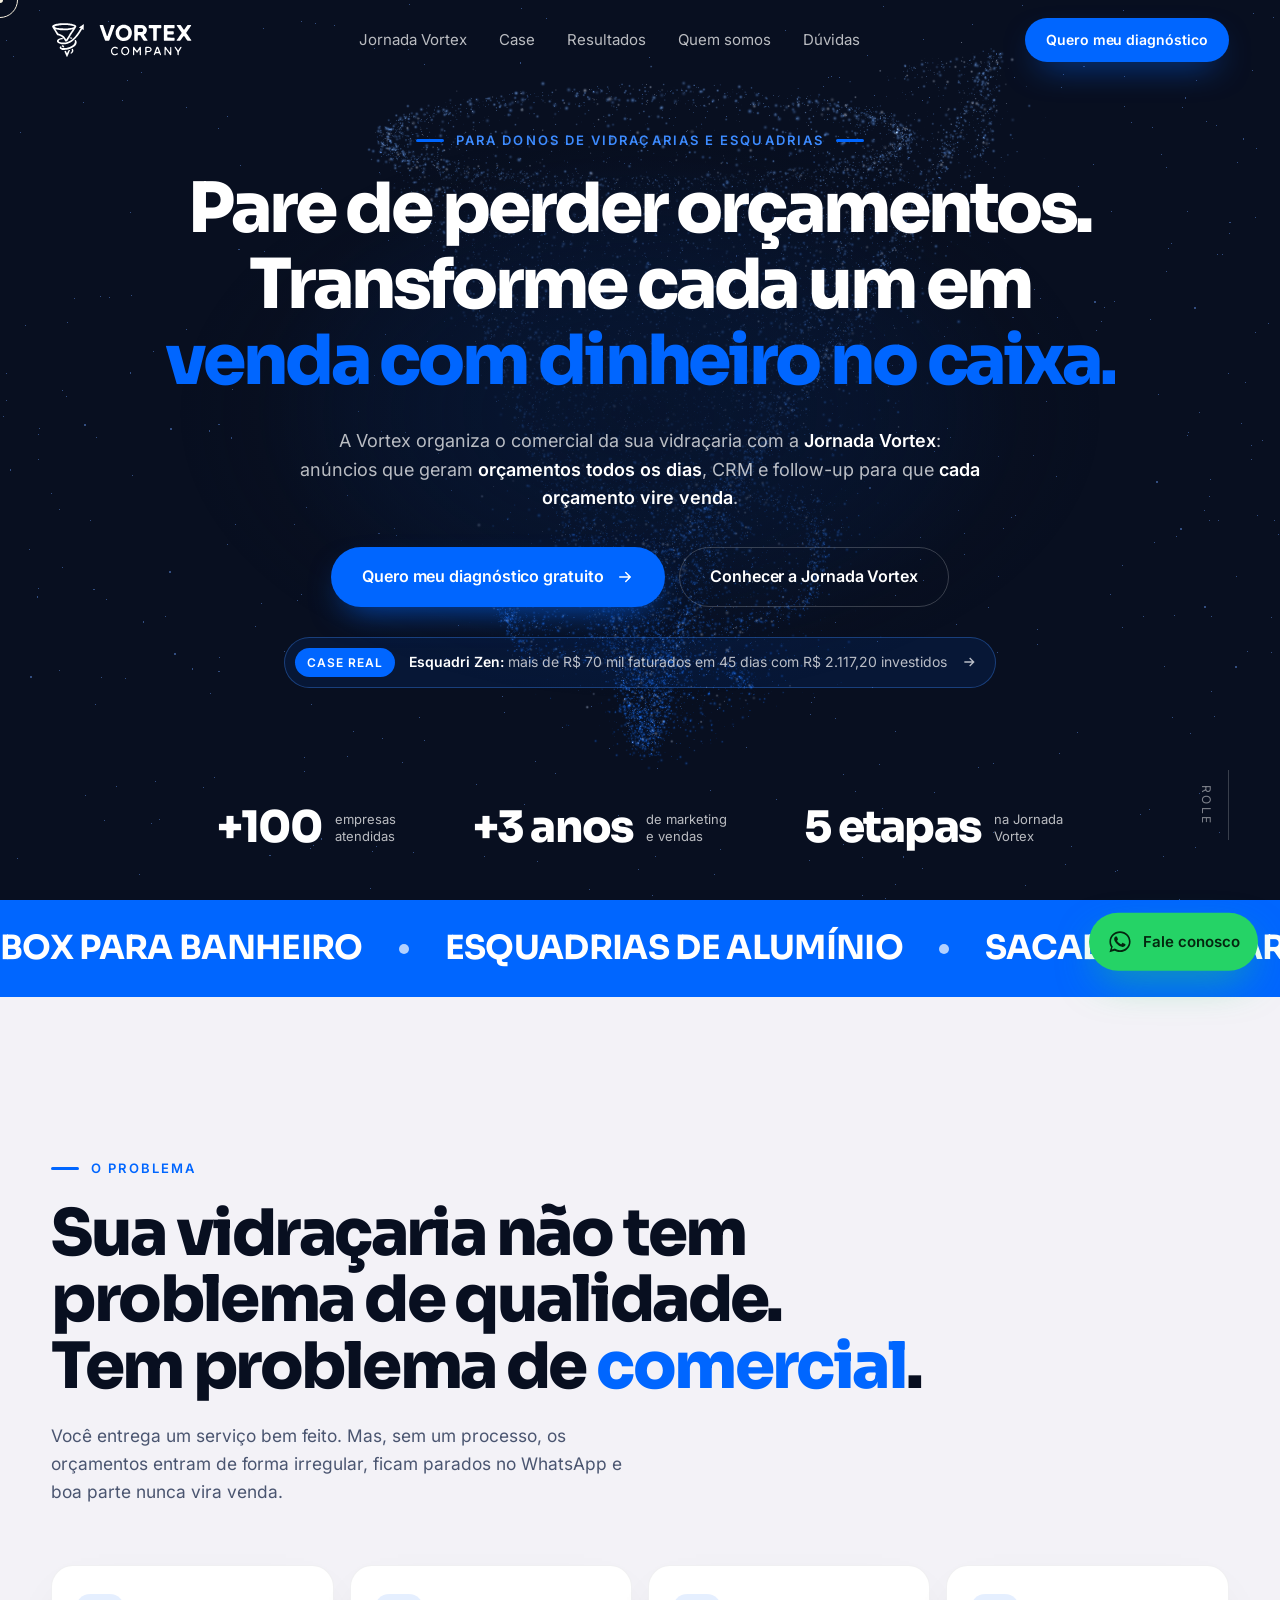
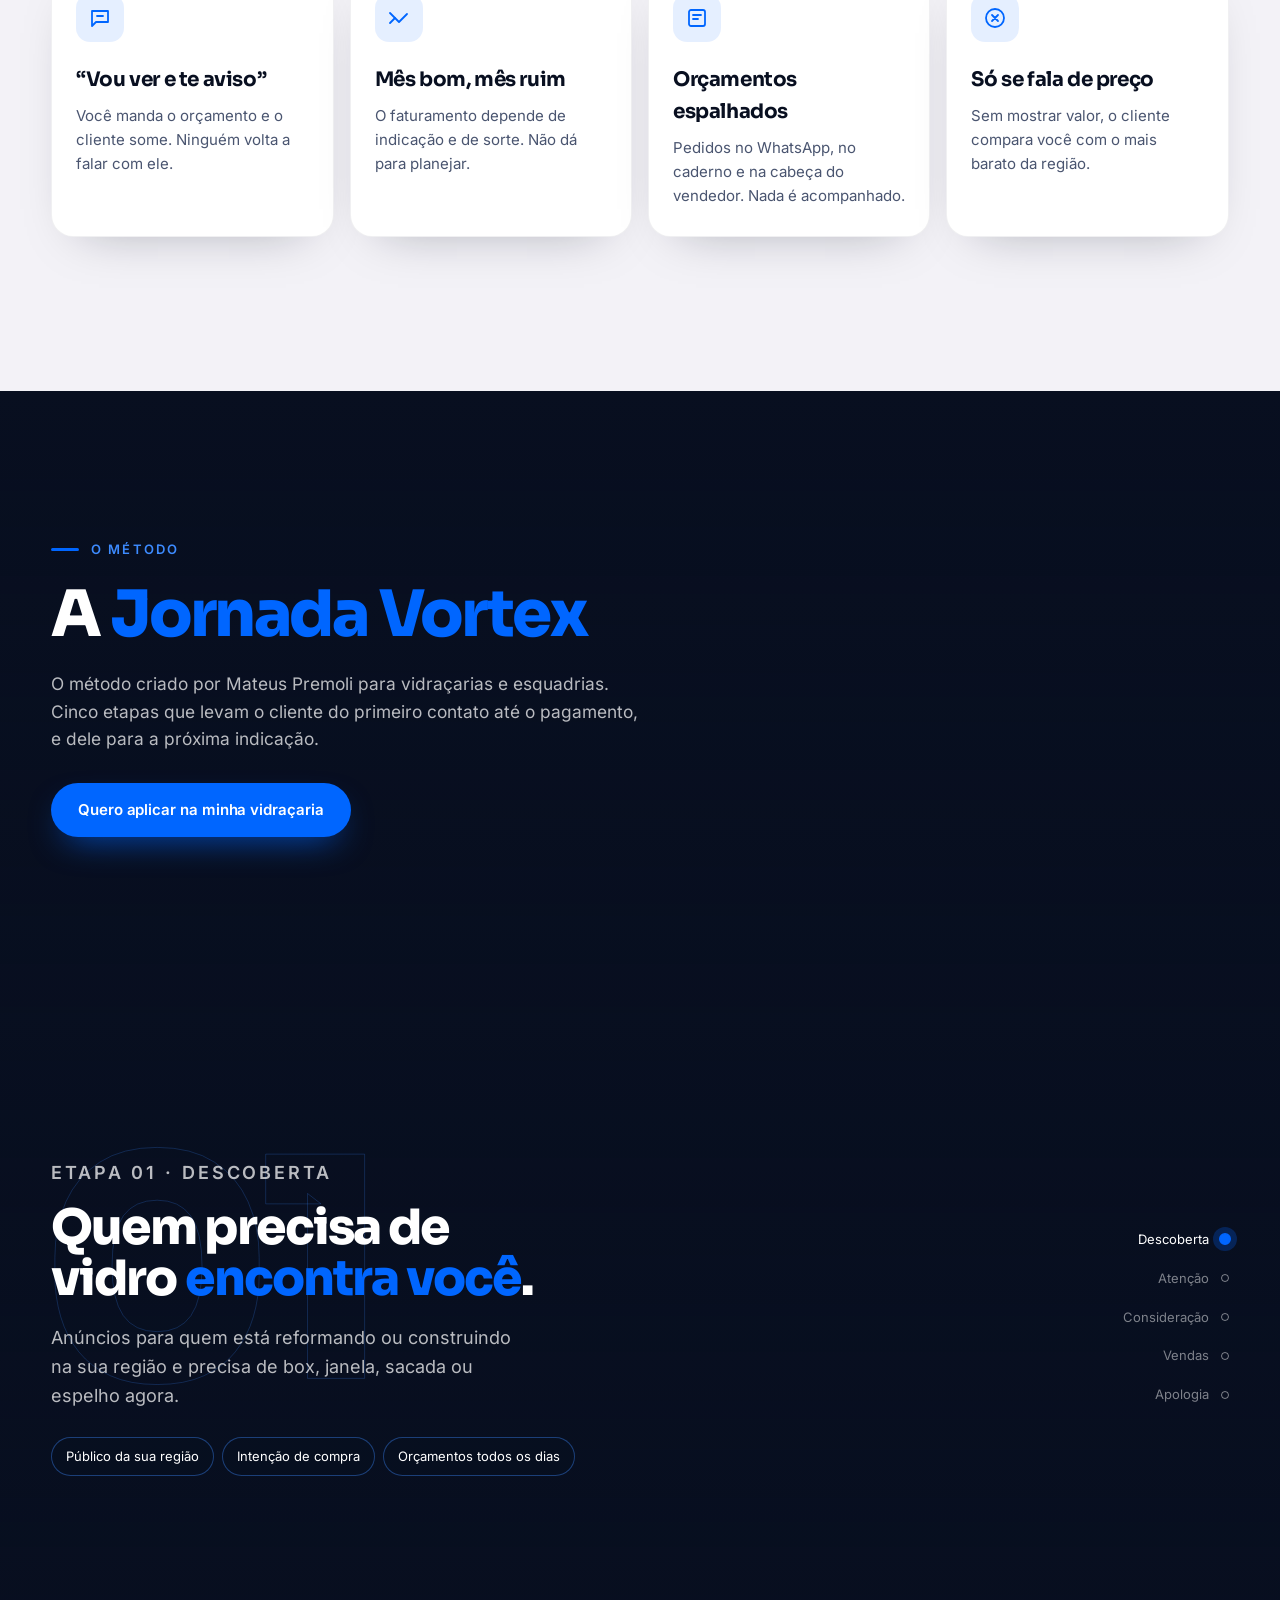
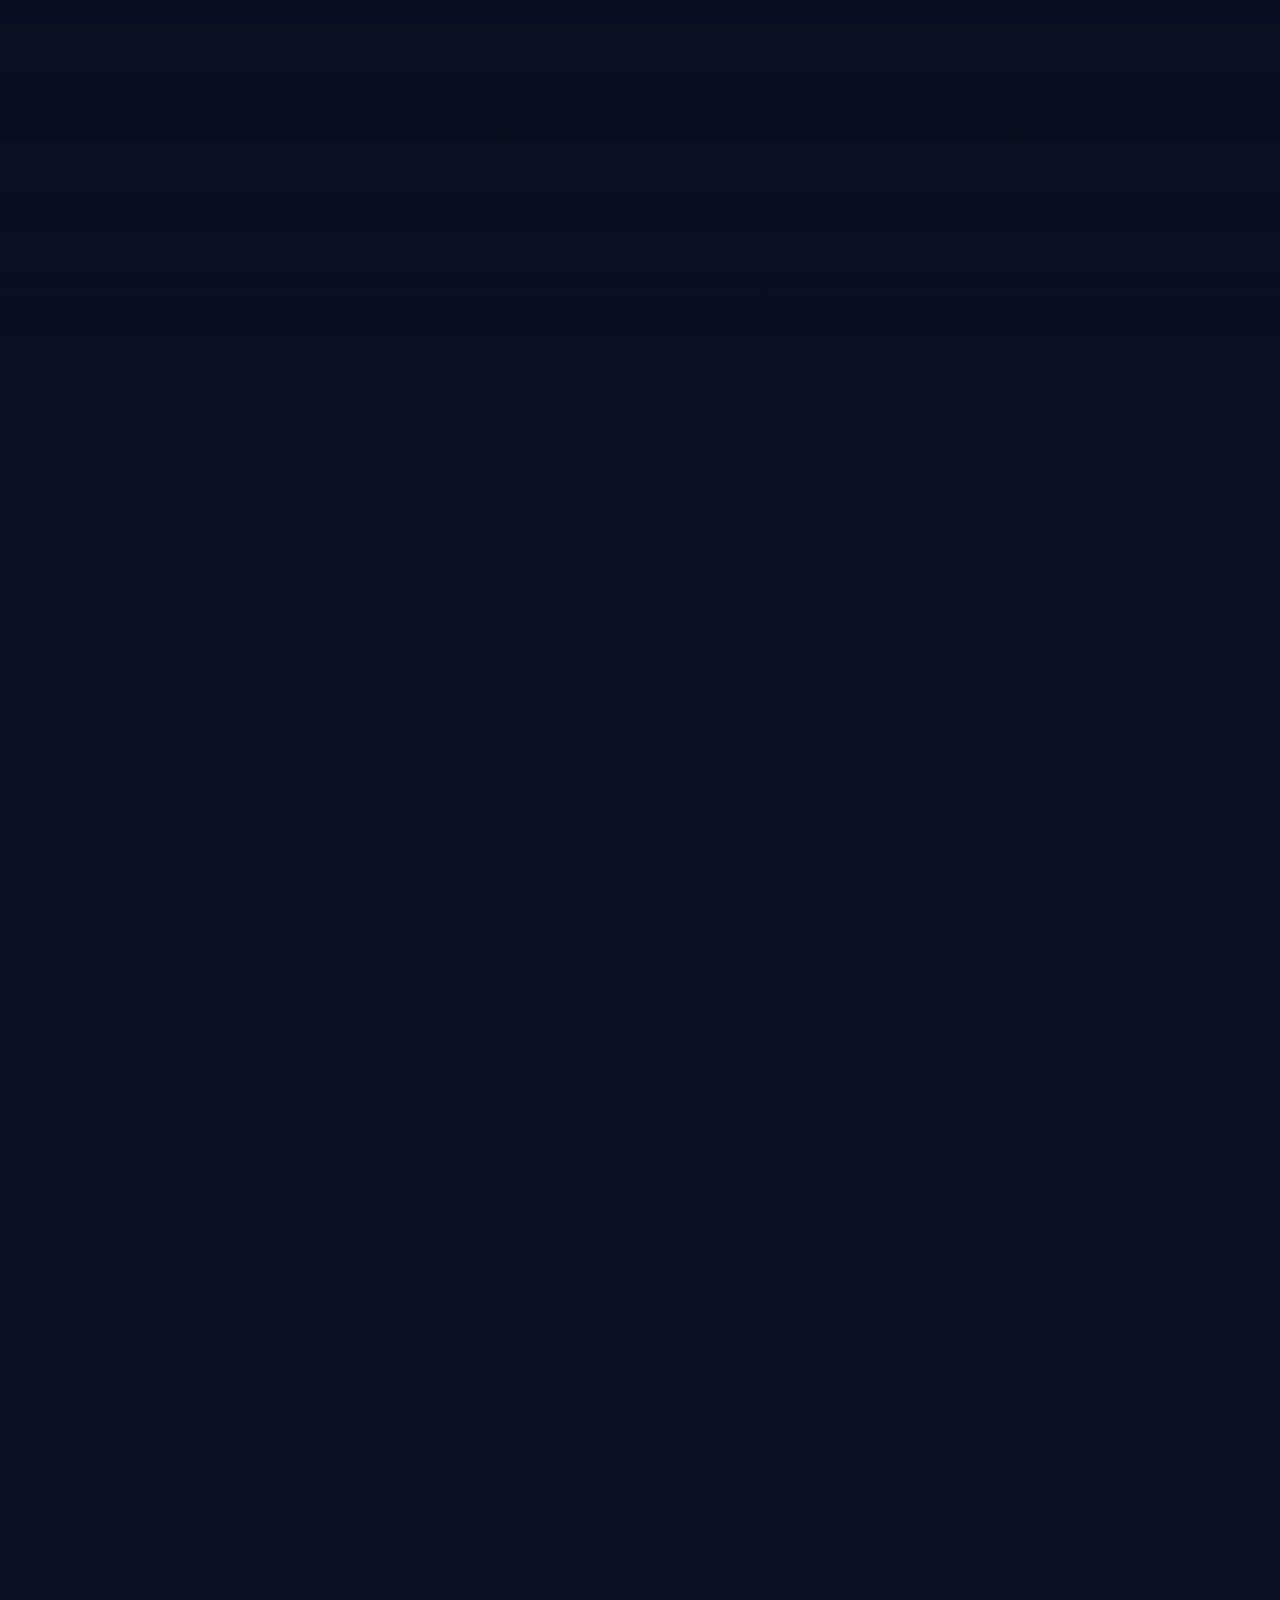
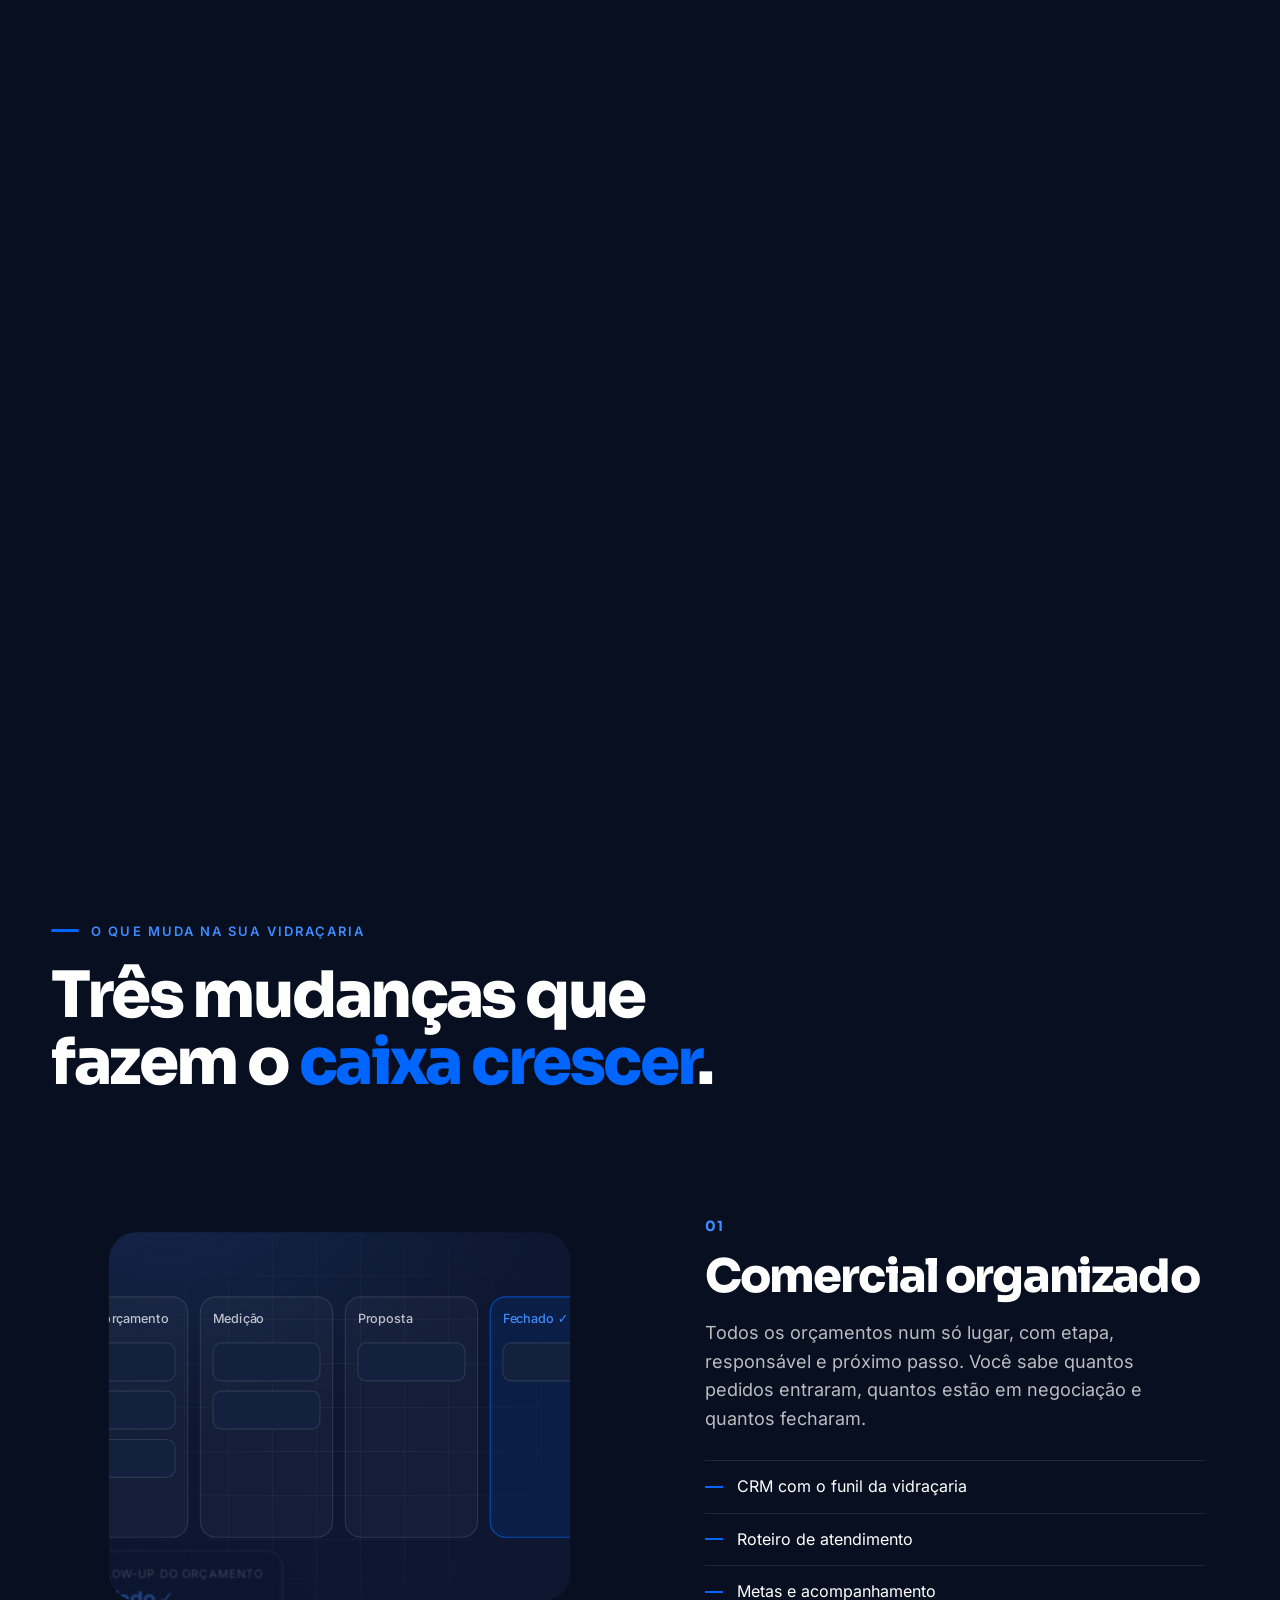
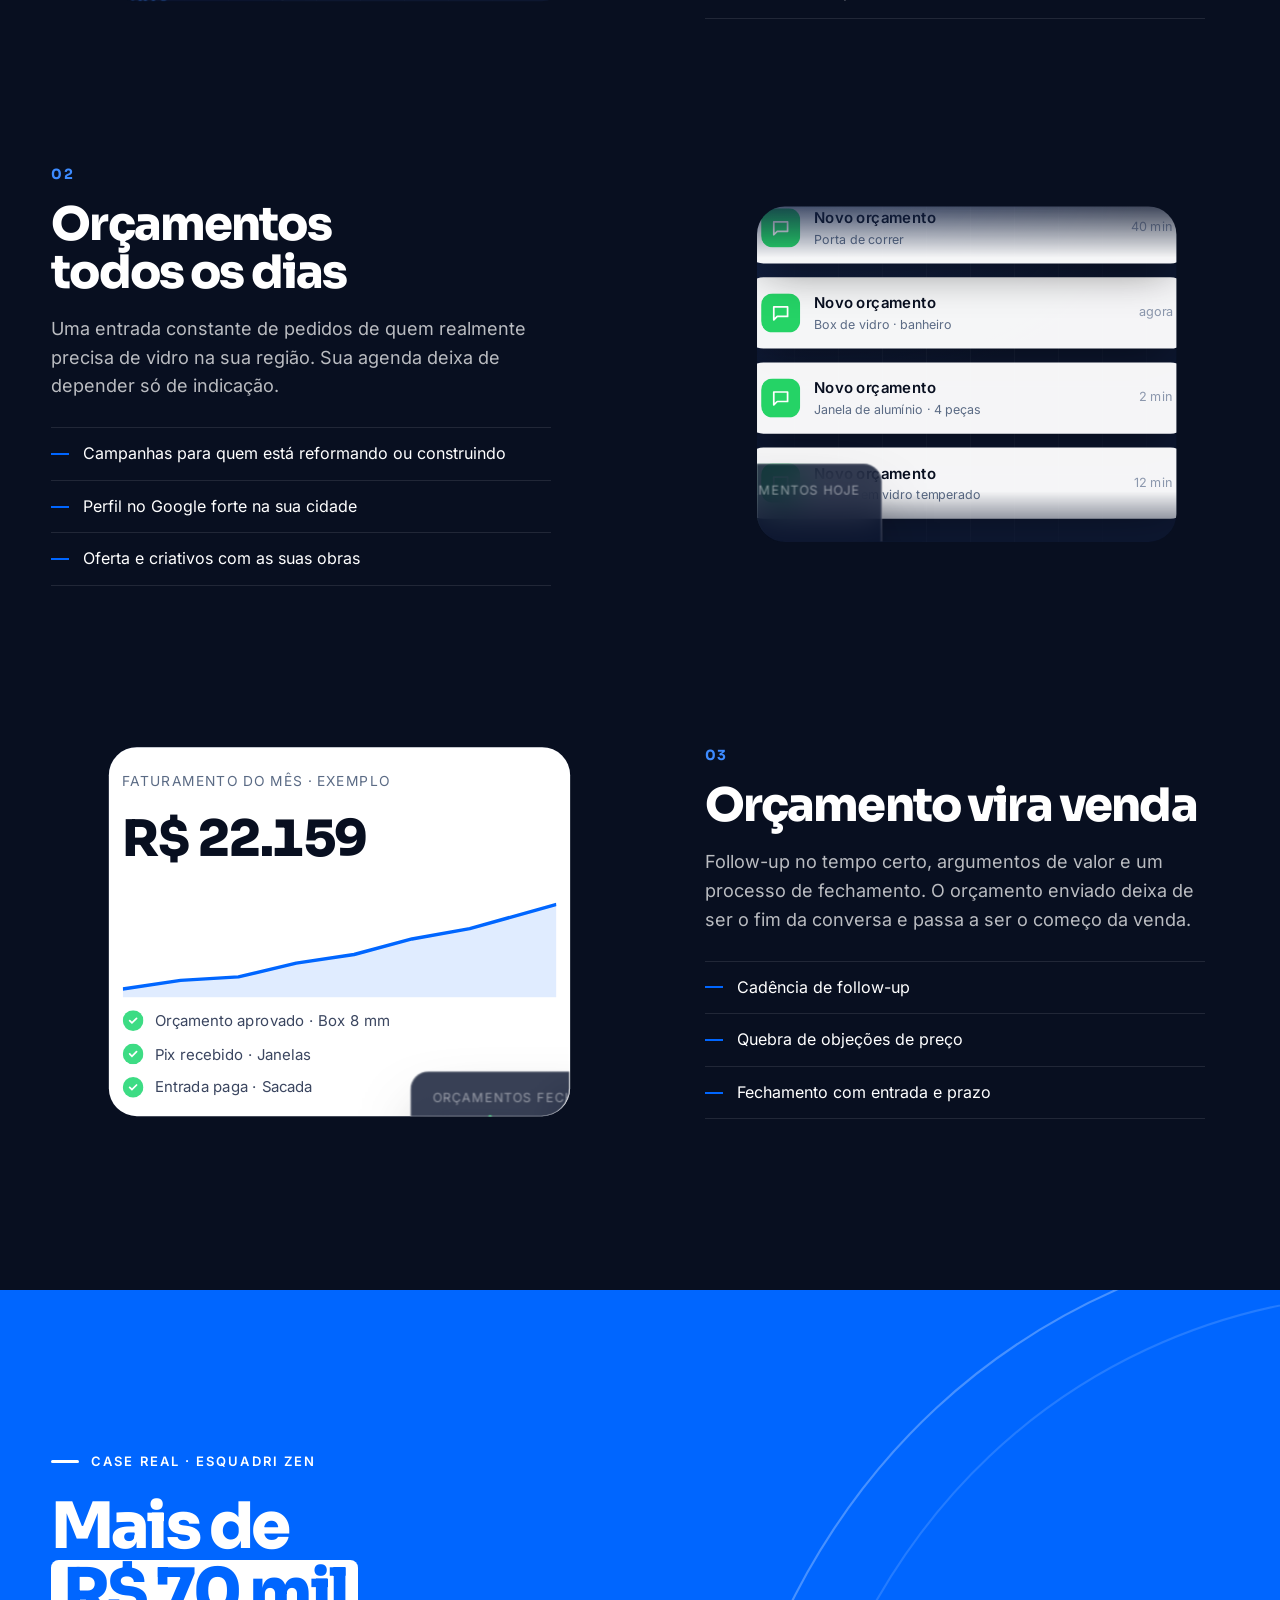
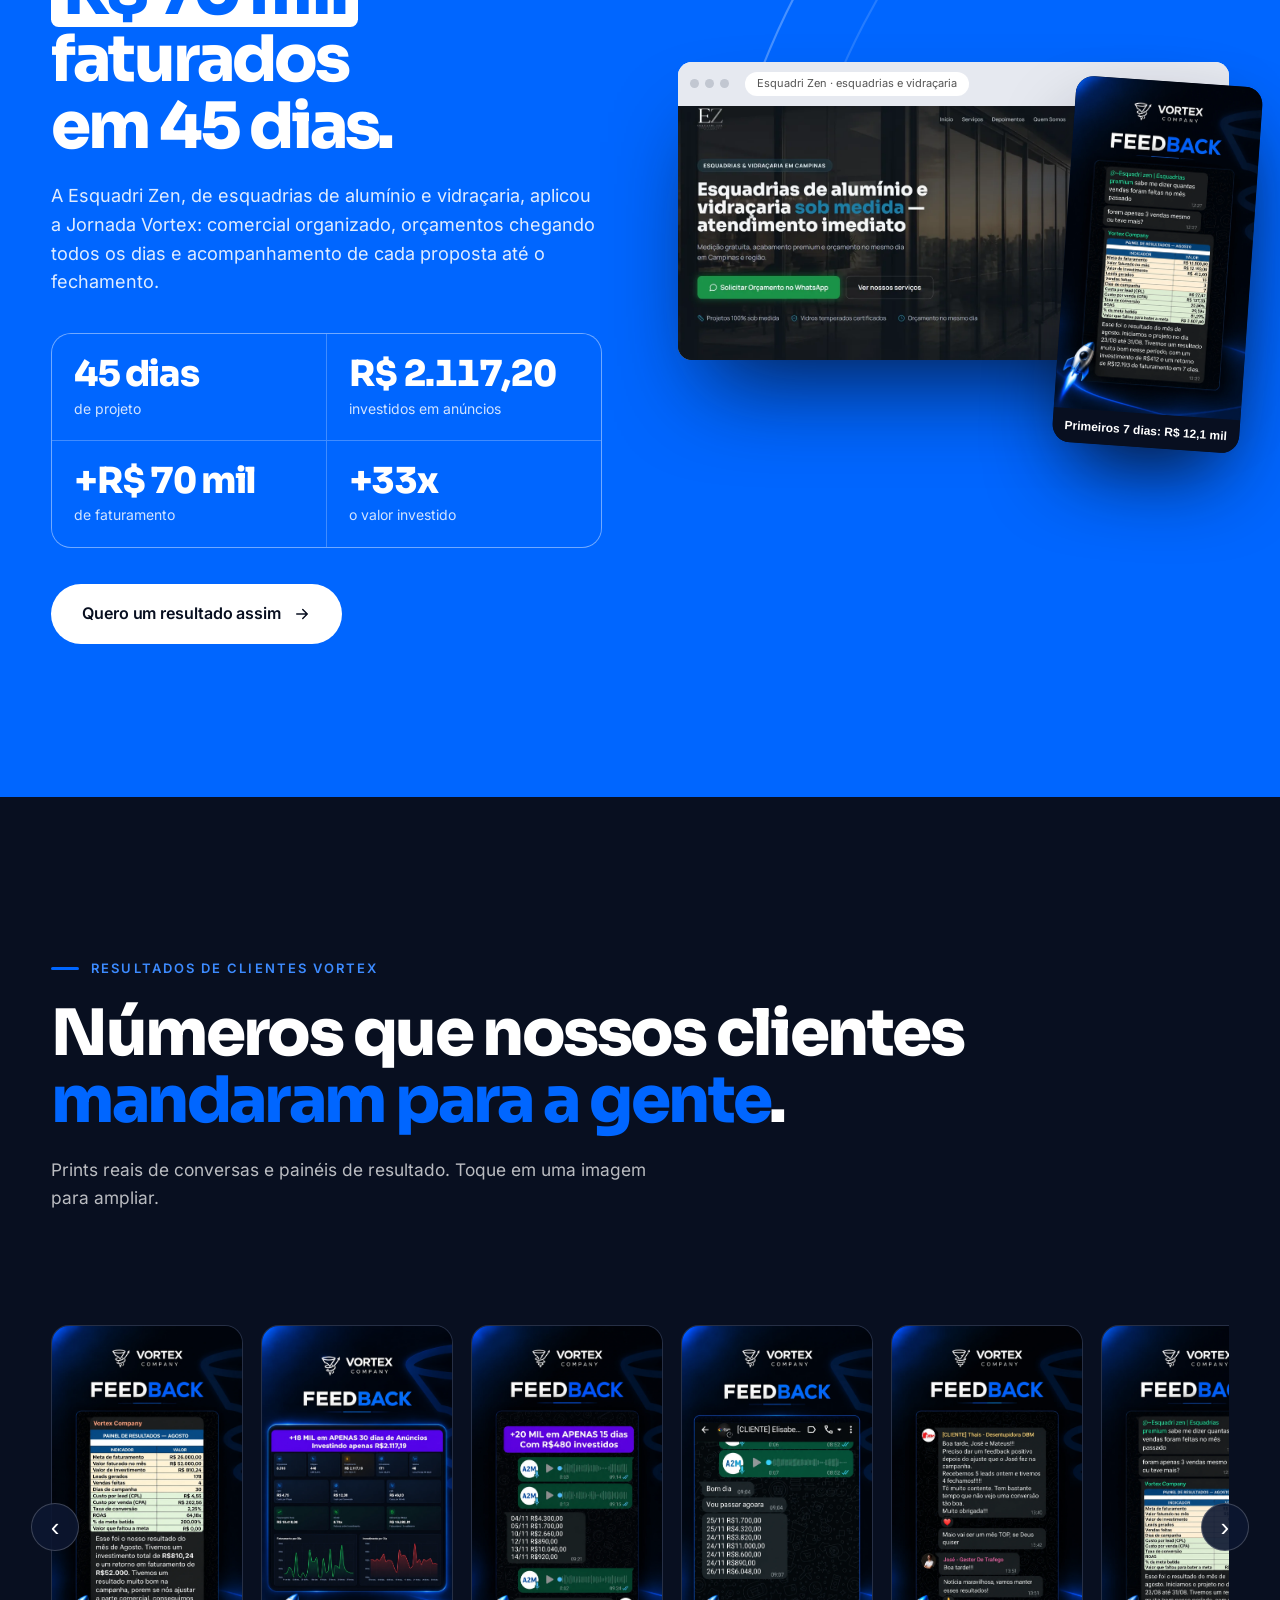
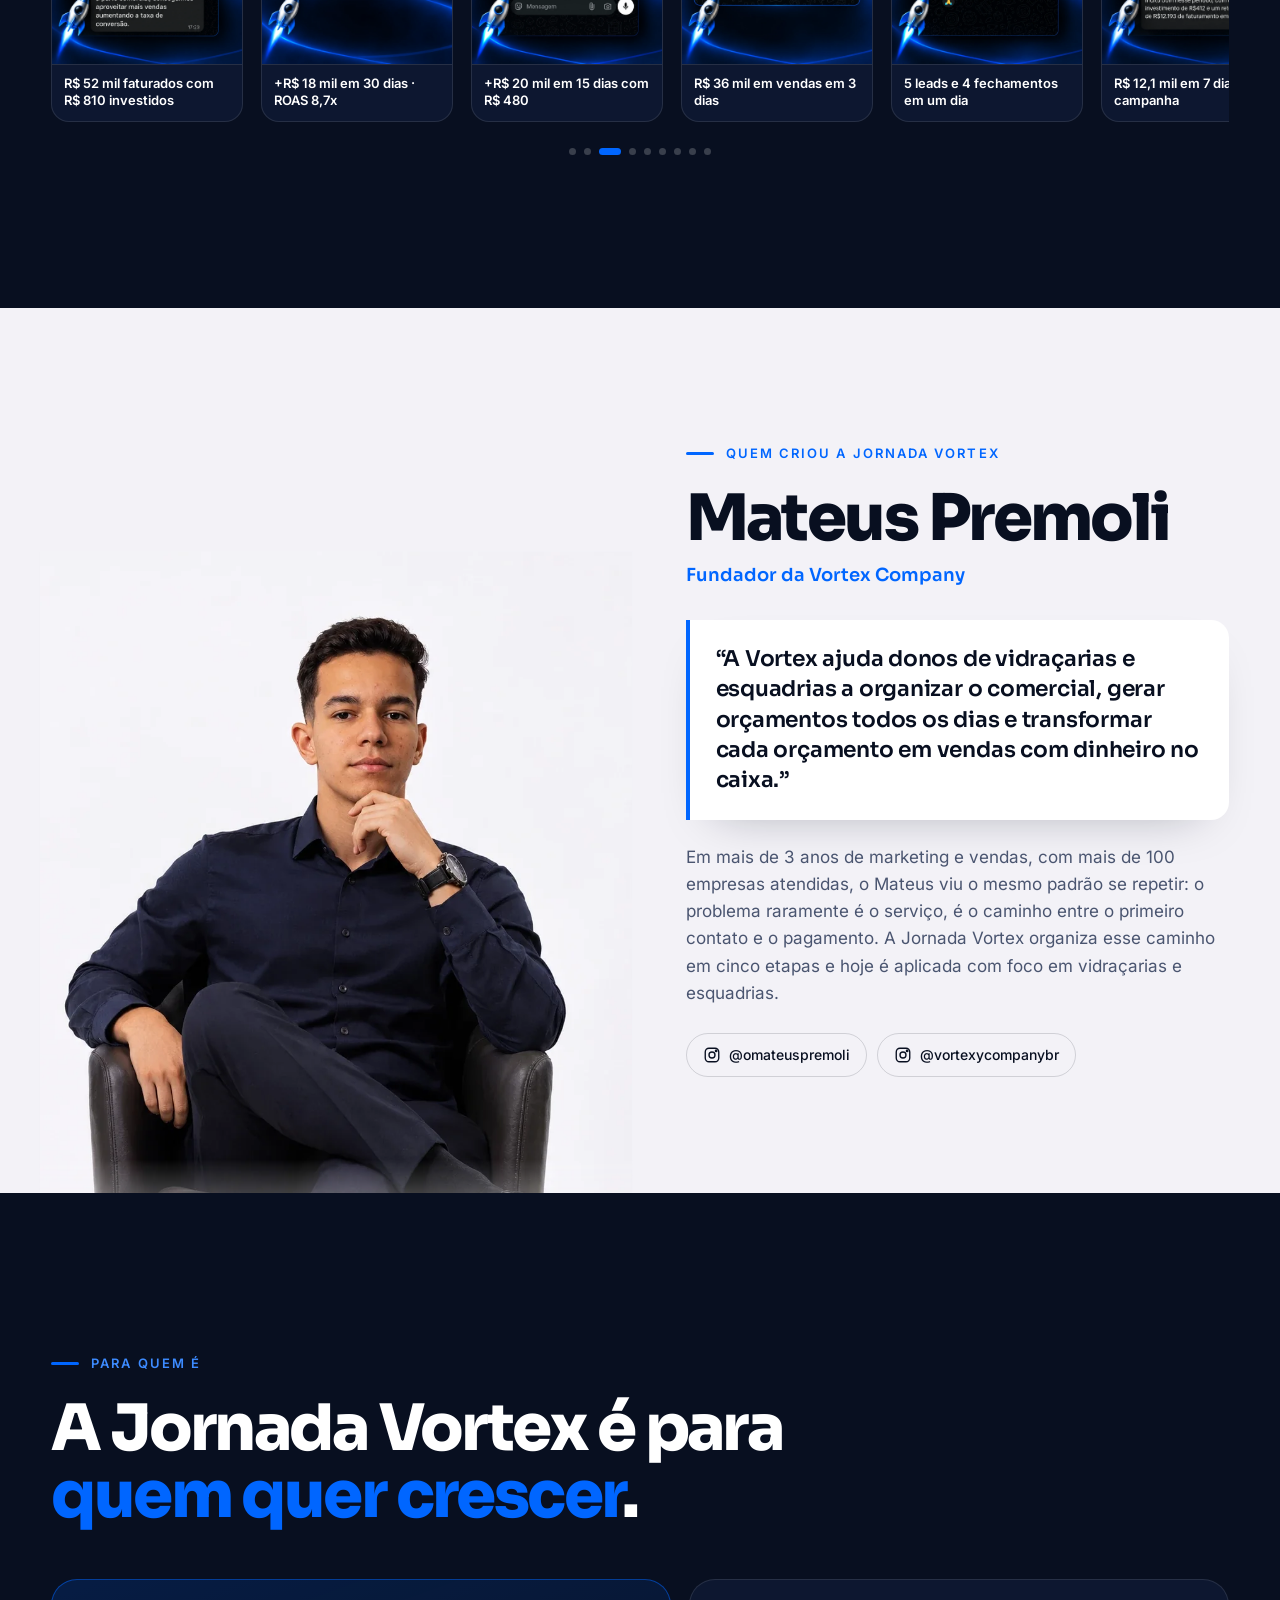
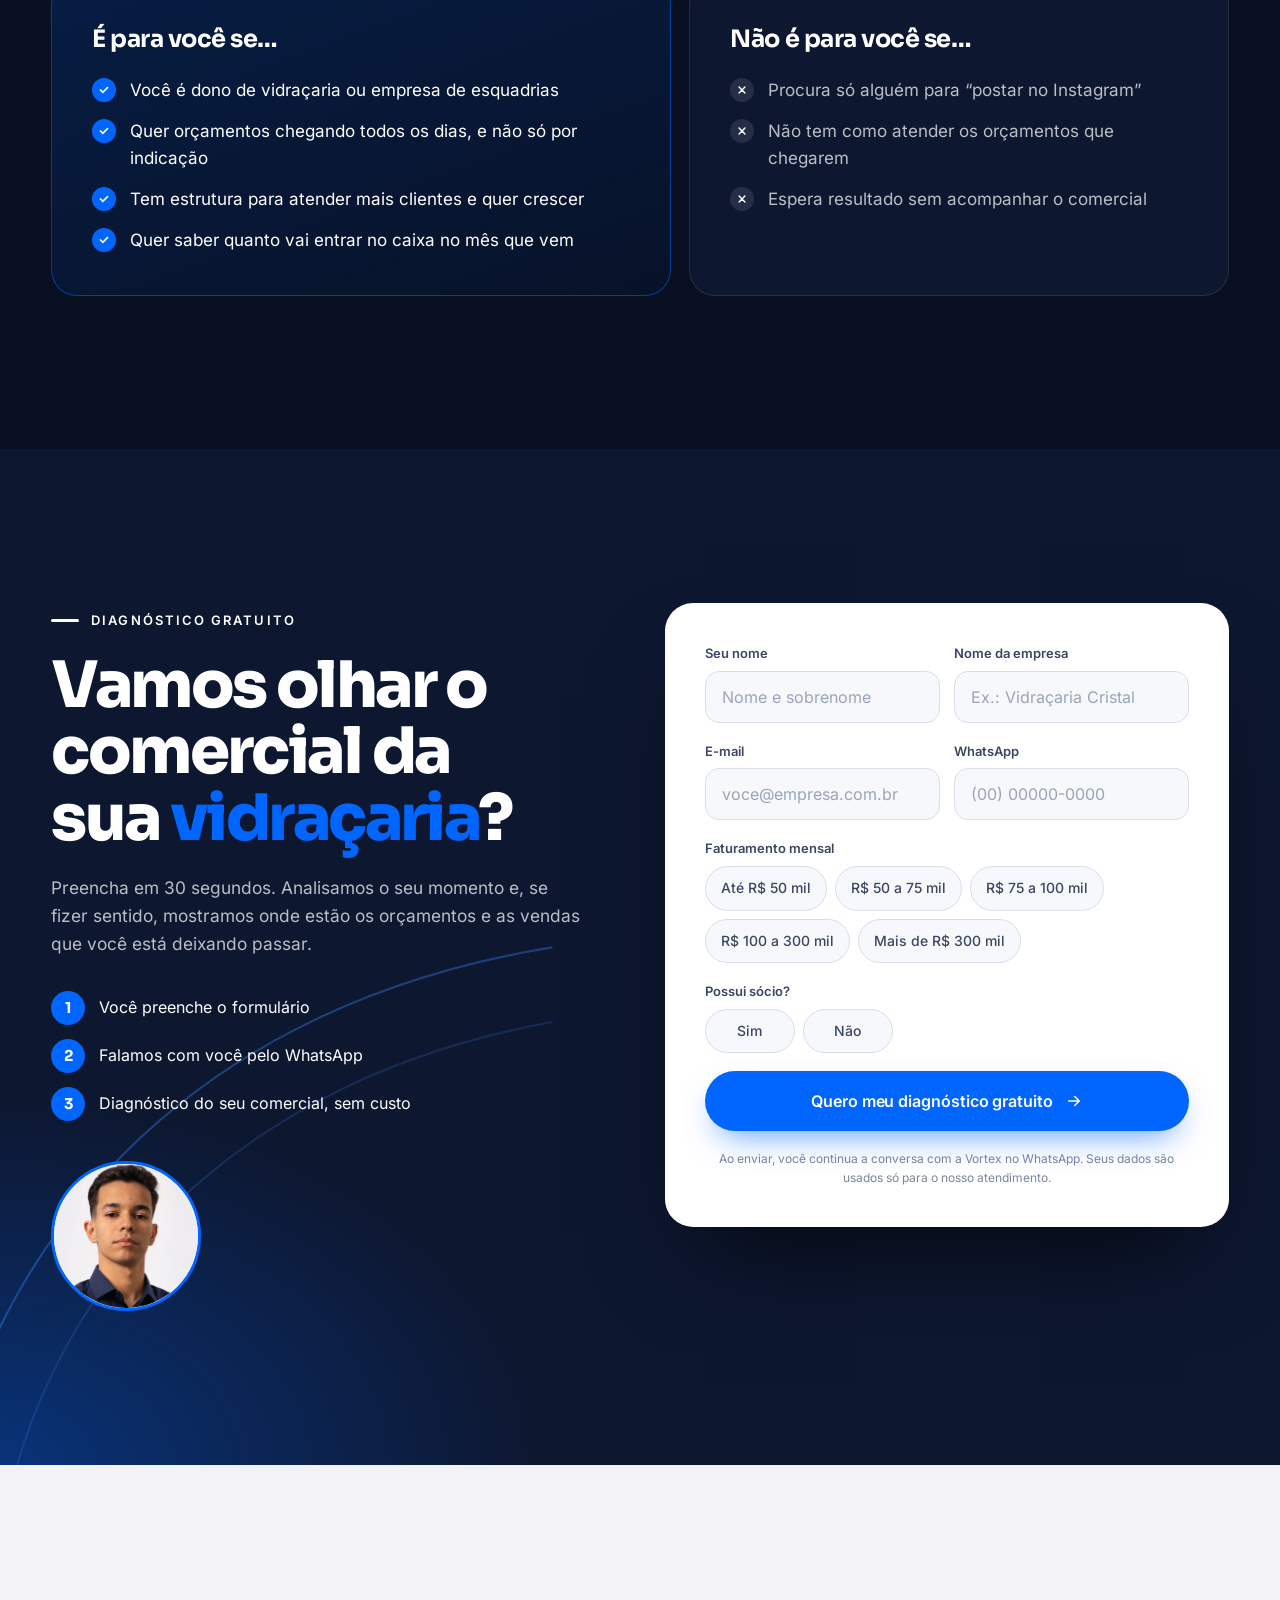
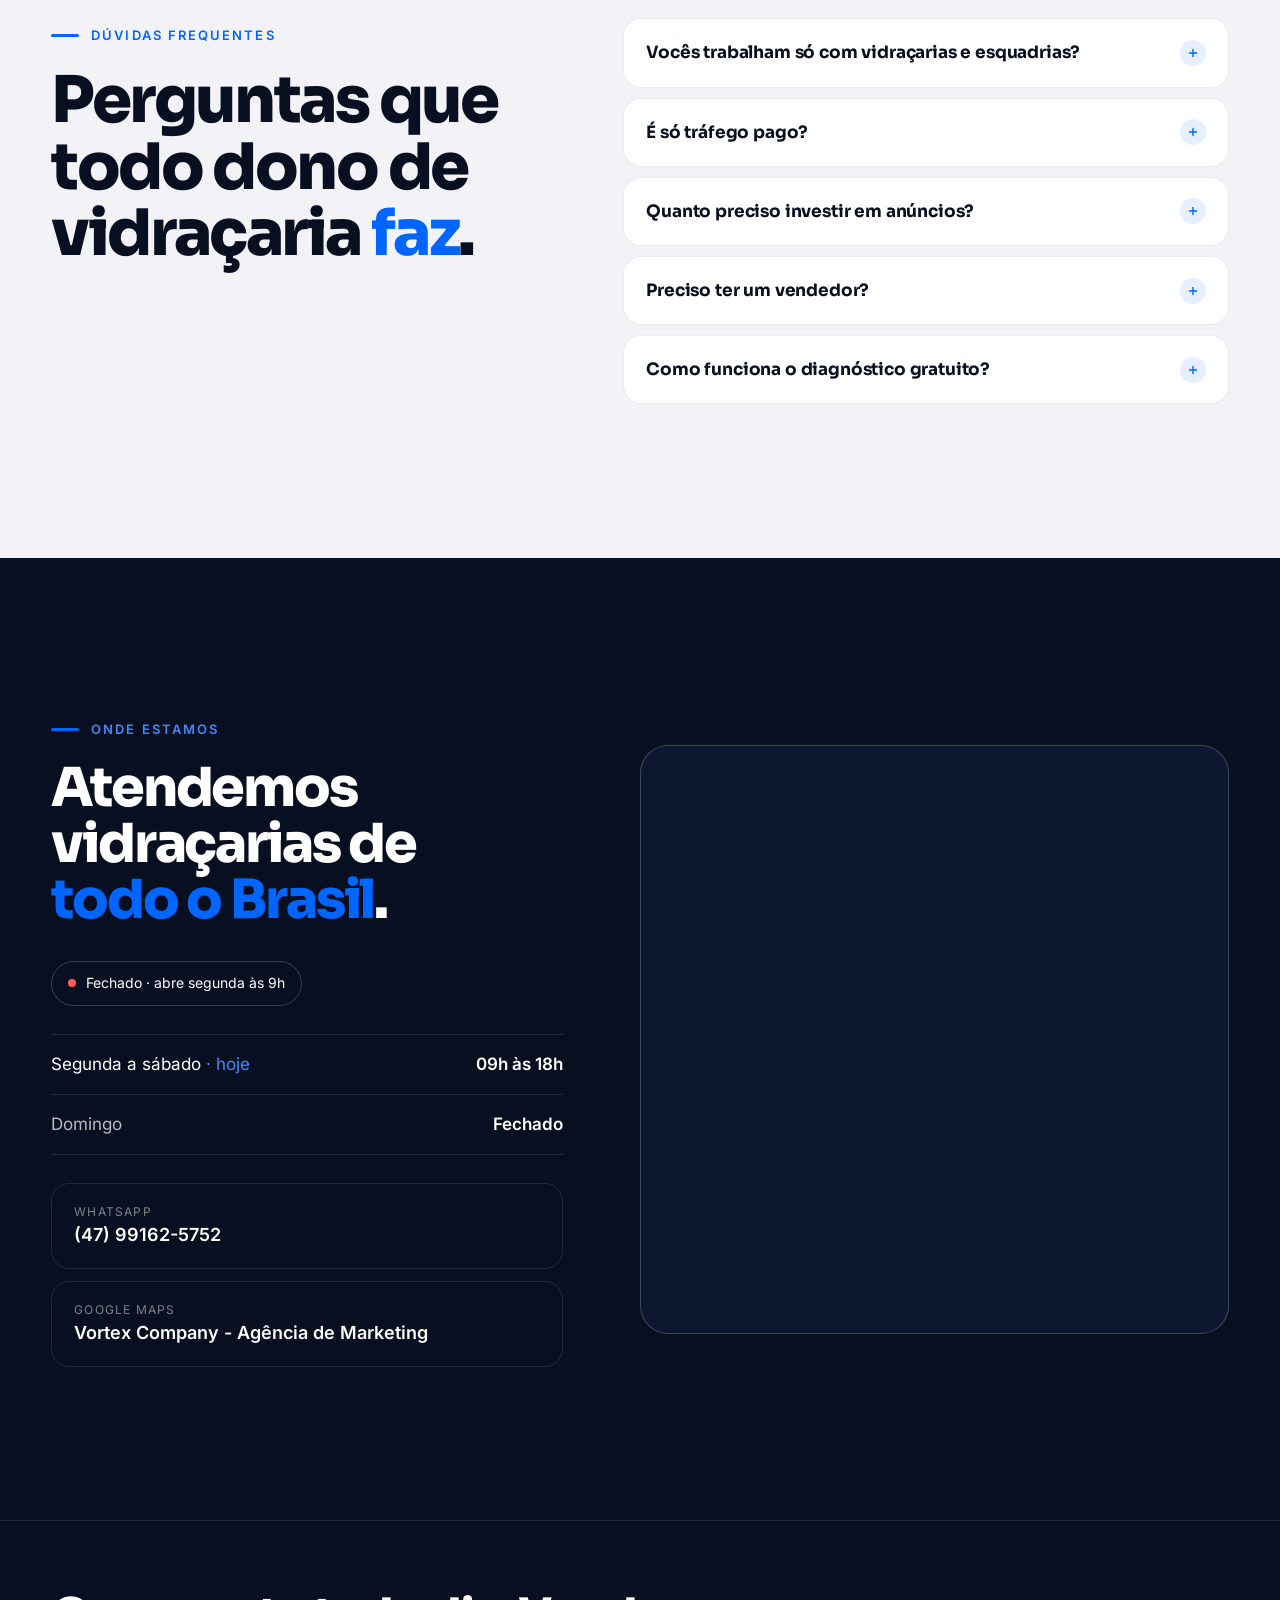
==== commit 8d40ca9d: "Headline menor e centralizada, pop-up de saída e site sem tela de carregamento - Headline com dor, o" ====
--- a/public/index.html
+++ b/public/index.html
@@ -21,7 +21,7 @@
 
   <link rel="preload" href="assets/fonts/sora-latin-800-normal.woff2" as="font" type="font/woff2" crossorigin>
   <link rel="preload" href="assets/fonts/inter-latin-400-normal.woff2" as="font" type="font/woff2" crossorigin>
-  <link rel="stylesheet" href="assets/css/style.css?v=20261118a">
+  <link rel="stylesheet" href="assets/css/style.css?v=20261118b">
 
   <script type="application/ld+json">
   {
@@ -46,12 +46,6 @@
   </script>
 </head>
 <body>
-  <div class="loader" aria-hidden="true">
-    <div class="loader__mark"><span class="logo-mark"></span></div>
-    <div class="loader__count"><span id="loaderNum">0</span>%</div>
-    <div class="loader__bar"><span></span></div>
-  </div>
-
   <canvas id="vortex-gl" aria-hidden="true"></canvas>
   <div class="cursor" aria-hidden="true"><span class="cursor__dot"></span><span class="cursor__ring"></span></div>
 
@@ -85,14 +79,13 @@
     <!-- HERO -->
     <section class="hero" id="inicio">
       <div class="hero__inner container">
-        <p class="kicker reveal-up"><span class="bar"></span>Marketing e vendas para vidraçarias e esquadrias</p>
+        <p class="kicker reveal-up"><span class="bar"></span>Para donos de vidraçarias e esquadrias<span class="bar"></span></p>
         <h1 class="hero__title">
-          <span class="line"><span>Orçamento</span></span>
-          <span class="line"><span>todo dia.</span></span>
-          <span class="line"><span>Venda com</span></span>
-          <span class="line"><span><em>dinheiro no caixa.</em></span></span>
+          <span class="line"><span>Pare de perder orçamentos.</span></span>
+          <span class="line"><span>Transforme cada um em</span></span>
+          <span class="line"><span><em>venda com dinheiro no caixa.</em></span></span>
         </h1>
-        <p class="hero__sub reveal-up">A Vortex ajuda donos de vidraçarias e esquadrias a <strong>organizar o comercial</strong>, <strong>gerar orçamentos todos os dias</strong> e <strong>transformar cada orçamento em vendas</strong> com dinheiro no caixa.</p>
+        <p class="hero__sub reveal-up">A Vortex organiza o comercial da sua vidraçaria com a <strong>Jornada Vortex</strong>: anúncios que geram <strong>orçamentos todos os dias</strong>, CRM e follow-up para que <strong>cada orçamento vire venda</strong>.</p>
         <div class="hero__cta reveal-up">
           <a class="btn btn--primary btn--lg magnetic" data-lead data-origem="Topo do site" href="#diagnostico"><span>Quero meu diagnóstico gratuito</span><svg class="ico" viewBox="0 0 24 24"><path d="M5 12h14M13 6l6 6-6 6"/></svg></a>
           <a class="btn btn--ghost btn--lg magnetic" href="#metodo"><span>Conhecer a Jornada Vortex</span></a>
@@ -484,7 +477,7 @@
       <button class="lead__close" type="button" data-close aria-label="Fechar">×</button>
       <span class="lead__mark logo-mark" aria-hidden="true"></span>
       <h2 id="leadTitle" class="lead__title">Diagnóstico <em>gratuito</em></h2>
-      <p class="lead__sub">Responda rapidinho e continue a conversa com a gente no WhatsApp.</p>
+      <p class="lead__sub" id="leadSub">Responda rapidinho e continue a conversa com a gente no WhatsApp.</p>
       <div data-form-slot="modal"></div>
     </div>
   </div>
@@ -496,17 +489,17 @@
     <button class="lightbox__nav lightbox__nav--next" aria-label="Próximo">›</button>
   </div>
 
-  <a class="wa-float" data-wa href="#" target="_blank" rel="noopener" aria-label="Falar no WhatsApp">
+  <a class="wa-float" data-lead data-origem="Botão Fale conosco" href="#diagnostico" aria-label="Fale conosco">
     <svg viewBox="0 0 32 32" aria-hidden="true"><path d="M16 3C8.8 3 3 8.7 3 15.8c0 2.5.7 4.9 2 6.9L3 29l6.5-2c1.9 1 4.1 1.6 6.5 1.6 7.2 0 13-5.7 13-12.8S23.2 3 16 3zm0 23.3c-2.1 0-4.1-.6-5.8-1.7l-.4-.2-3.9 1.2 1.2-3.7-.3-.4c-1.2-1.8-1.8-3.8-1.8-5.9C5 10 9.9 5.2 16 5.2S27 10 27 15.9s-4.9 10.4-11 10.4zm6-7.8c-.3-.2-2-1-2.3-1.1-.3-.1-.5-.2-.8.2-.2.3-.9 1.1-1.1 1.3-.2.2-.4.2-.7.1-.3-.2-1.4-.5-2.7-1.7-1-.9-1.7-2-1.9-2.3-.2-.3 0-.5.1-.7l.5-.6c.2-.2.2-.3.3-.6.1-.2.1-.4 0-.6l-1-2.5c-.3-.7-.6-.6-.8-.6h-.7c-.2 0-.6.1-.9.4-.3.3-1.2 1.2-1.2 2.9s1.2 3.4 1.4 3.6c.2.2 2.4 3.7 5.9 5.1 2.9 1.1 3.5.9 4.1.8.6-.1 2-.8 2.3-1.6.3-.8.3-1.5.2-1.6-.1-.3-.4-.4-.7-.5z"/></svg>
-    <span class="wa-float__label">WhatsApp</span>
+    <span class="wa-float__label">Fale conosco</span>
   </a>
 
   <script src="assets/vendor/gsap.min.js"></script>
   <script src="assets/vendor/ScrollTrigger.min.js"></script>
   <script src="assets/vendor/lenis.min.js"></script>
-  <script src="assets/js/data.js?v=20261118a"></script>
+  <script src="assets/js/data.js?v=20261118b"></script>
   <script type="importmap">{ "imports": { "three": "./assets/vendor/three.module.min.js" } }</script>
-  <script type="module" src="assets/js/vortex3d.js?v=20261118a"></script>
-  <script src="assets/js/main.js?v=20261118a"></script>
+  <script type="module" src="assets/js/vortex3d.js?v=20261118b"></script>
+  <script src="assets/js/main.js?v=20261118b"></script>
 </body>
 </html>
--- a/public/assets/css/style.css
+++ b/public/assets/css/style.css
@@ -68,15 +68,6 @@
 .cursor.is-hover .cursor__ring { width: 70px; height: 70px; background: #fff; }
 @media (hover: none), (pointer: coarse) { .cursor { display: none; } }
 
-/* ---------- Loader ---------- */
-.loader { position: fixed; inset: 0; z-index: 100; background: var(--night); display: grid; place-items: center; }
-.loader__mark { width: 84px; color: #fff; }
-.loader__mark .logo-mark { width: 100%; animation: spinIn 2.4s var(--ease) infinite; }
-@keyframes spinIn { to { transform: rotateY(360deg); } }
-.loader__count { position: absolute; right: var(--gutter); bottom: 40px; font-family: var(--display); font-size: clamp(56px, 10vw, 140px); font-weight: 800; letter-spacing: -.05em; line-height: 1; }
-.loader__bar { position: absolute; left: 0; right: 0; bottom: 0; height: 3px; background: var(--line); }
-.loader__bar span { display: block; height: 100%; width: 0; background: var(--blue); }
-
 /* ---------- Nav ---------- */
 .nav { position: fixed; top: 0; left: 0; right: 0; z-index: 50; display: flex; align-items: center; justify-content: space-between; gap: 24px; padding: 18px max(var(--gutter), env(safe-area-inset-right, 0px)) 18px max(var(--gutter), env(safe-area-inset-left, 0px)); padding-top: calc(18px + env(safe-area-inset-top, 0px)); transition: background .5s, padding .5s var(--ease), transform .6s var(--ease), border-color .5s; border-bottom: 1px solid transparent; }
 .nav.is-scrolled { background: rgba(8, 15, 32, .78); -webkit-backdrop-filter: blur(16px) saturate(140%); backdrop-filter: blur(16px) saturate(140%); padding-top: calc(12px + env(safe-area-inset-top, 0px)); padding-bottom: 12px; border-bottom-color: var(--line); }
@@ -142,19 +133,20 @@
 .arc path + path { stroke: rgba(255, 255, 255, .14); }
 
 /* ---------- Hero ---------- */
-.hero { min-height: 100svh; display: flex; flex-direction: column; justify-content: center; padding: 140px 0 60px; isolation: isolate; }
-.hero::before { content: ""; position: absolute; z-index: -1; right: -10vw; top: 0; width: 70vw; height: 100%; background: radial-gradient(closest-side, rgba(0, 102, 255, .22), transparent 70%); pointer-events: none; }
-.hero__inner { position: relative; }
-.hero__title { font-size: clamp(46px, 8.4vw, 124px); line-height: .96; letter-spacing: -.055em; font-weight: 800; margin-bottom: 30px; max-width: 11ch; }
-.hero__sub { max-width: 560px; color: var(--fg-2); font-size: clamp(17px, 1.4vw, 20px); }
+.hero { min-height: 100svh; display: flex; flex-direction: column; justify-content: center; padding: 130px 0 50px; isolation: isolate; }
+.hero::before { content: ""; position: absolute; z-index: -1; left: 50%; top: 45%; width: min(1100px, 120vw); height: 80%; transform: translate(-50%, -50%); background: radial-gradient(closest-side, rgba(0, 102, 255, .2), transparent 70%); pointer-events: none; }
+.hero::after { content: ""; position: absolute; z-index: -1; inset: 0; background: radial-gradient(48% 42% at 50% 46%, rgba(8, 15, 32, .72), transparent 75%); pointer-events: none; }
+.hero__inner { position: relative; display: flex; flex-direction: column; align-items: center; text-align: center; }
+.hero__title { font-size: clamp(34px, 5.4vw, 76px); line-height: 1.04; letter-spacing: -.045em; font-weight: 800; margin-bottom: 26px; max-width: 18ch; }
+.hero__sub { max-width: 680px; color: var(--fg-2); font-size: clamp(17px, 1.4vw, 20px); }
 .hero__sub strong { color: #fff; font-weight: 600; }
-.hero__cta { display: flex; flex-wrap: wrap; gap: 14px; margin-top: 34px; }
+.hero__cta { display: flex; flex-wrap: wrap; justify-content: center; gap: 14px; margin-top: 34px; }
 .hero__proof { margin-top: 30px; display: inline-flex; align-items: center; gap: 14px; padding: 10px 18px 10px 10px; border-radius: 999px; border: 1px solid rgba(61, 139, 255, .35); background: rgba(0, 102, 255, .1); font-size: 14px; color: var(--fg-2); max-width: 100%; transition: background .3s, border-color .3s; }
 .hero__proof:hover { background: rgba(0, 102, 255, .2); border-color: var(--blue); }
 .hero__proof b { color: #fff; }
 .hero__proof-badge { flex: none; padding: 5px 12px; border-radius: 999px; background: var(--blue); color: #fff; font-weight: 600; font-size: 12px; text-transform: uppercase; letter-spacing: .08em; }
 .hero__proof .ico { width: 16px; height: 16px; fill: none; stroke: currentColor; stroke-width: 2; flex: none; }
-.hero__stats { display: flex; gap: clamp(28px, 6vw, 80px); margin-top: auto; padding-top: 60px; }
+.hero__stats { display: flex; justify-content: center; gap: clamp(28px, 6vw, 80px); margin-top: auto; padding-top: 60px; }
 .stat { display: flex; align-items: center; gap: 14px; }
 .stat strong { font-family: var(--display); font-size: clamp(30px, 3.4vw, 46px); font-weight: 800; letter-spacing: -.04em; line-height: 1; }
 .stat small { font-size: 13px; line-height: 1.3; color: var(--fg-2); }
@@ -307,10 +299,10 @@
 
 /* ---------- Fundador ---------- */
 .founder { padding: clamp(80px, 10vw, 140px) 0 0; overflow: hidden; }
-.founder__grid { display: grid; grid-template-columns: .9fr 1fr; gap: clamp(30px, 6vw, 90px); align-items: end; }
+.founder__grid { display: grid; grid-template-columns: 1.05fr 1fr; gap: clamp(30px, 5vw, 80px); align-items: end; }
 .founder__photo { position: relative; align-self: end; }
-.founder__photo::before { content: ""; position: absolute; left: 8%; right: 8%; top: 18%; bottom: 0; border-radius: 50% 50% 0 0; background: radial-gradient(closest-side at 50% 60%, rgba(0, 102, 255, .18), transparent 75%); }
-.founder__photo img { position: relative; width: 100%; height: auto; max-height: 82vh; object-fit: contain; object-position: bottom; -webkit-mask: linear-gradient(#000 85%, transparent); mask: linear-gradient(#000 85%, transparent); }
+.founder__photo::before { content: ""; position: absolute; left: 4%; right: 4%; top: 10%; bottom: 0; border-radius: 50% 50% 0 0; background: radial-gradient(closest-side at 50% 60%, rgba(0, 102, 255, .18), transparent 75%); }
+.founder__photo img { position: relative; width: 100%; height: auto; aspect-ratio: 4 / 5; max-height: 92vh; object-fit: cover; object-position: 50% 18%; -webkit-mask: linear-gradient(#000 82%, transparent); mask: linear-gradient(#000 82%, transparent); }
 .founder__info { padding-bottom: clamp(60px, 9vw, 140px); }
 .founder__role { font-family: var(--display); font-weight: 600; color: var(--blue); margin-top: 8px; font-size: 18px; }
 .founder__quote { margin-top: 30px; padding: 24px 26px; border-left: 4px solid var(--blue); background: #fff; border-radius: 0 18px 18px 0; font-family: var(--display); font-weight: 600; font-size: clamp(18px, 1.7vw, 22px); line-height: 1.4; letter-spacing: -.01em; color: var(--night); box-shadow: 0 20px 50px -30px rgba(8, 15, 32, .35); }
@@ -453,7 +445,7 @@
   .pillar, .case__grid, .apply__grid, .location__grid, .faq__grid, .founder__grid { grid-template-columns: 1fr; }
   .pillar:nth-child(even) .pillar__visual { order: 0; }
   .case__visual { max-width: 640px; }
-  .founder__photo { max-width: 460px; margin: 0 auto; order: 2; }
+  .founder__photo { max-width: 560px; width: 100%; margin: 0 auto; order: 2; }
   .founder__info { padding-bottom: 0; }
   .fit__grid { grid-template-columns: 1fr; }
 }
@@ -462,10 +454,12 @@
   .hero { padding-top: 112px; }
   .hero__cta { flex-direction: column; align-items: stretch; }
   .hero__cta .btn { width: 100%; }
-  .hero__proof { border-radius: 20px; align-items: flex-start; padding: 12px; font-size: 13px; }
+  .hero__proof { border-radius: 20px; flex-direction: column; align-items: center; gap: 8px; padding: 12px 14px; font-size: 13px; }
+  .hero .kicker { font-size: 11px; letter-spacing: .12em; gap: 8px; }
+  .hero .kicker .bar { width: 16px; }
   .hero__proof .ico { display: none; }
   .hero__stats { display: grid; grid-template-columns: repeat(3, 1fr); gap: 12px; }
-  .stat { flex-direction: column; align-items: flex-start; gap: 6px; }
+  .stat { flex-direction: column; align-items: center; text-align: center; gap: 6px; }
   .stat strong { font-size: 26px; }
   .scroll-hint { display: none; }
   .btn { white-space: normal; text-align: center; line-height: 1.2; }
@@ -498,7 +492,7 @@
   .case__stats strong { font-size: 24px; }
   .case__visual { padding-bottom: 30%; }
   .case__print { width: 42%; right: 0; bottom: -2%; }
-  .founder__photo img { max-height: 70vh; }
+  .founder__photo img { max-height: none; }
   .apply__photo { display: none; }
   .apply__form { padding: 22px 18px; border-radius: 22px; }
   .lead-form__row { grid-template-columns: 1fr; }
@@ -517,8 +511,8 @@
   .lightbox__nav--prev { left: calc(50% - 64px); } .lightbox__nav--next { right: calc(50% - 64px); }
   .footer__cols { grid-template-columns: 1fr 1fr; }
   .footer__bottom { flex-direction: column; gap: 6px; padding-bottom: 70px; }
-  .wa-float__label { display: none; }
-  .wa-float { width: 56px; height: 56px; min-width: 56px; padding: 0; justify-content: center; right: 16px; bottom: calc(16px + env(safe-area-inset-bottom, 0px)); }
+  .wa-float { height: 52px; padding: 0 16px 0 14px; font-size: 14px; right: 16px; bottom: calc(16px + env(safe-area-inset-bottom, 0px)); }
+  .wa-float svg { width: 22px; height: 22px; }
 }
 
 @media (prefers-reduced-motion: reduce) {
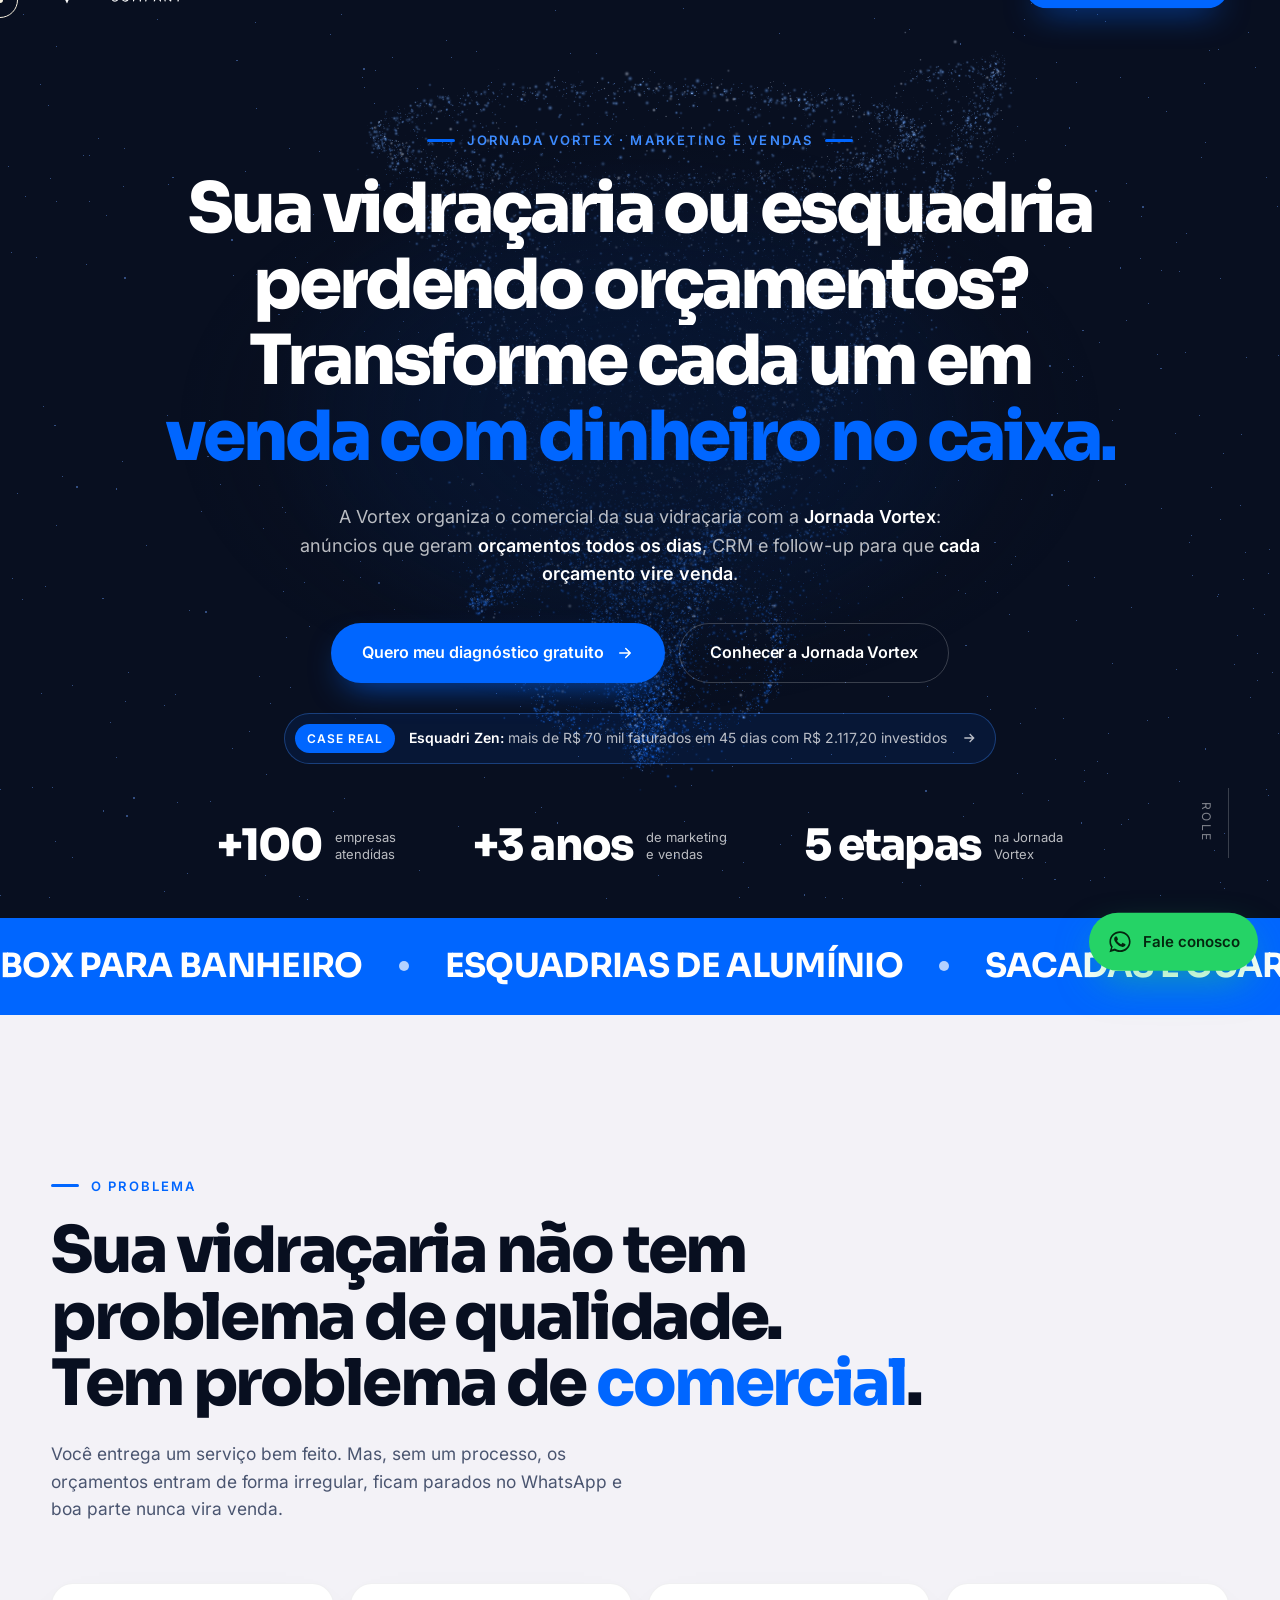
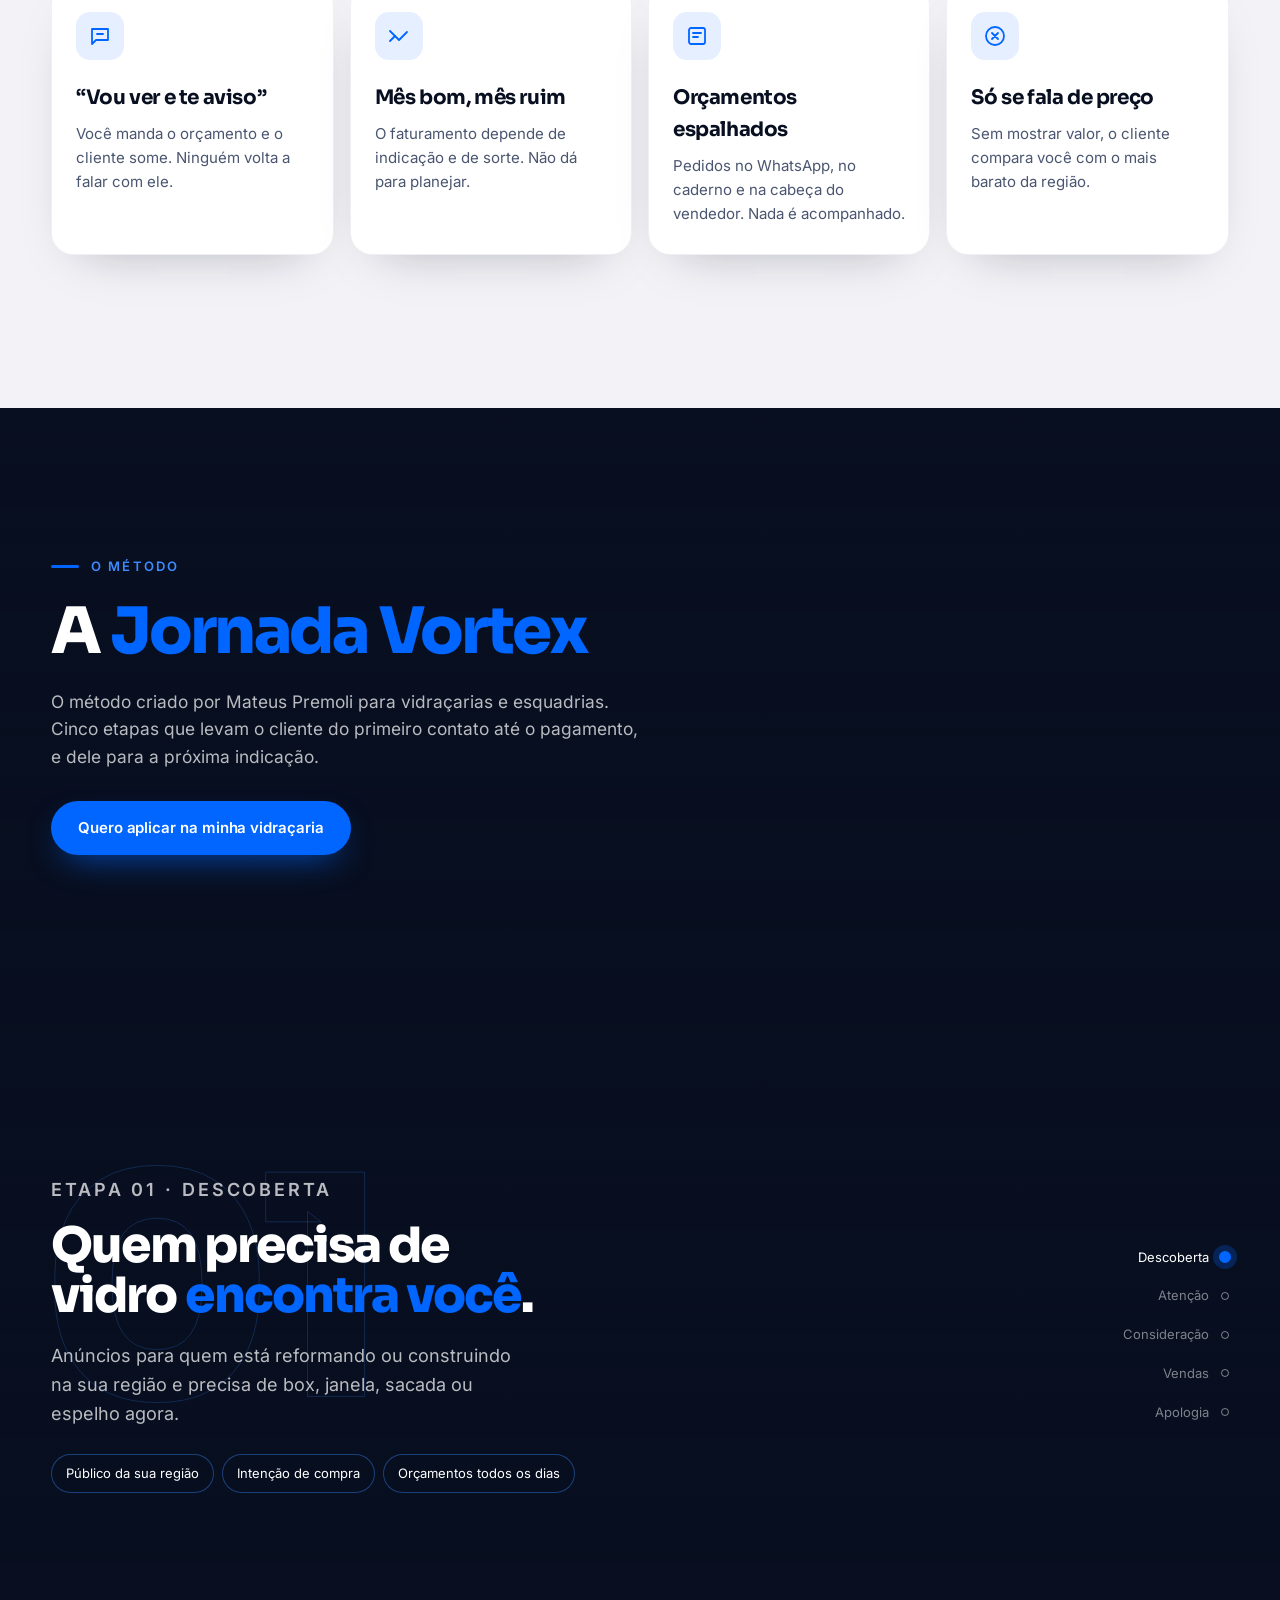
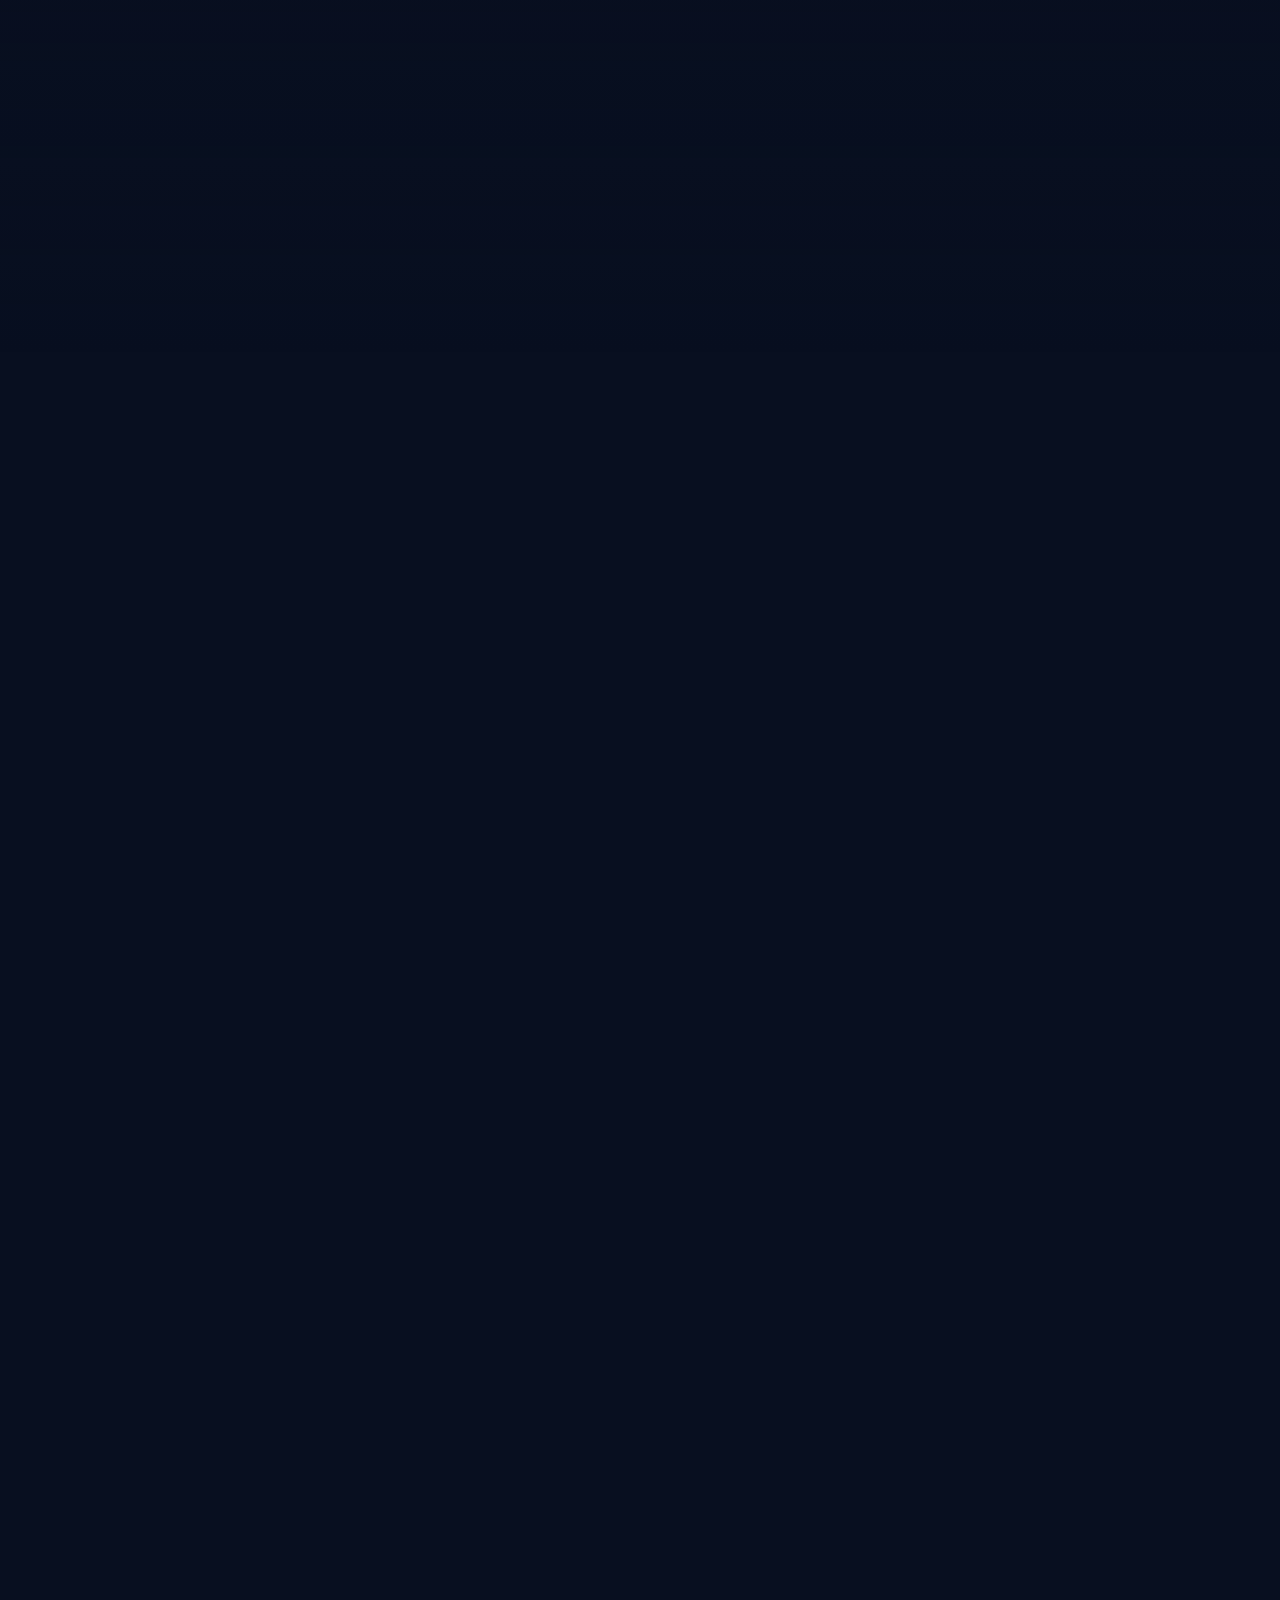
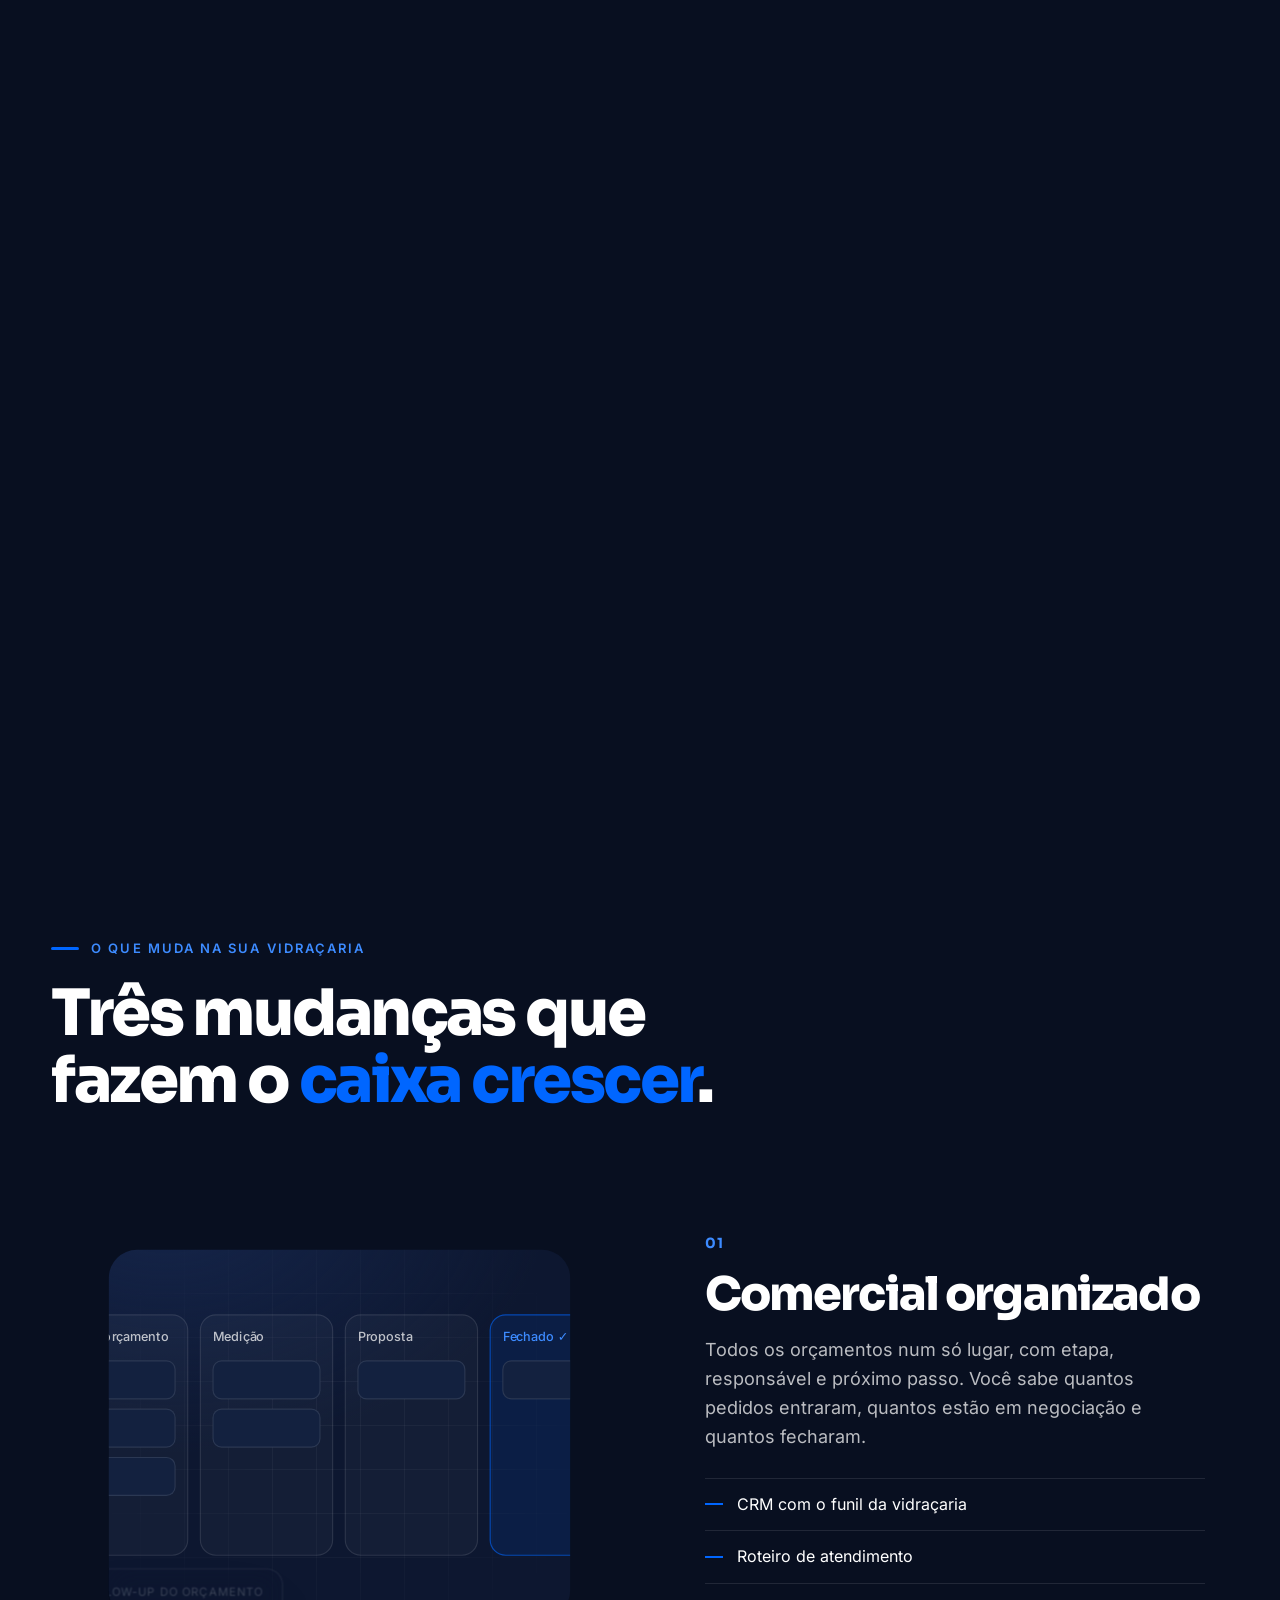
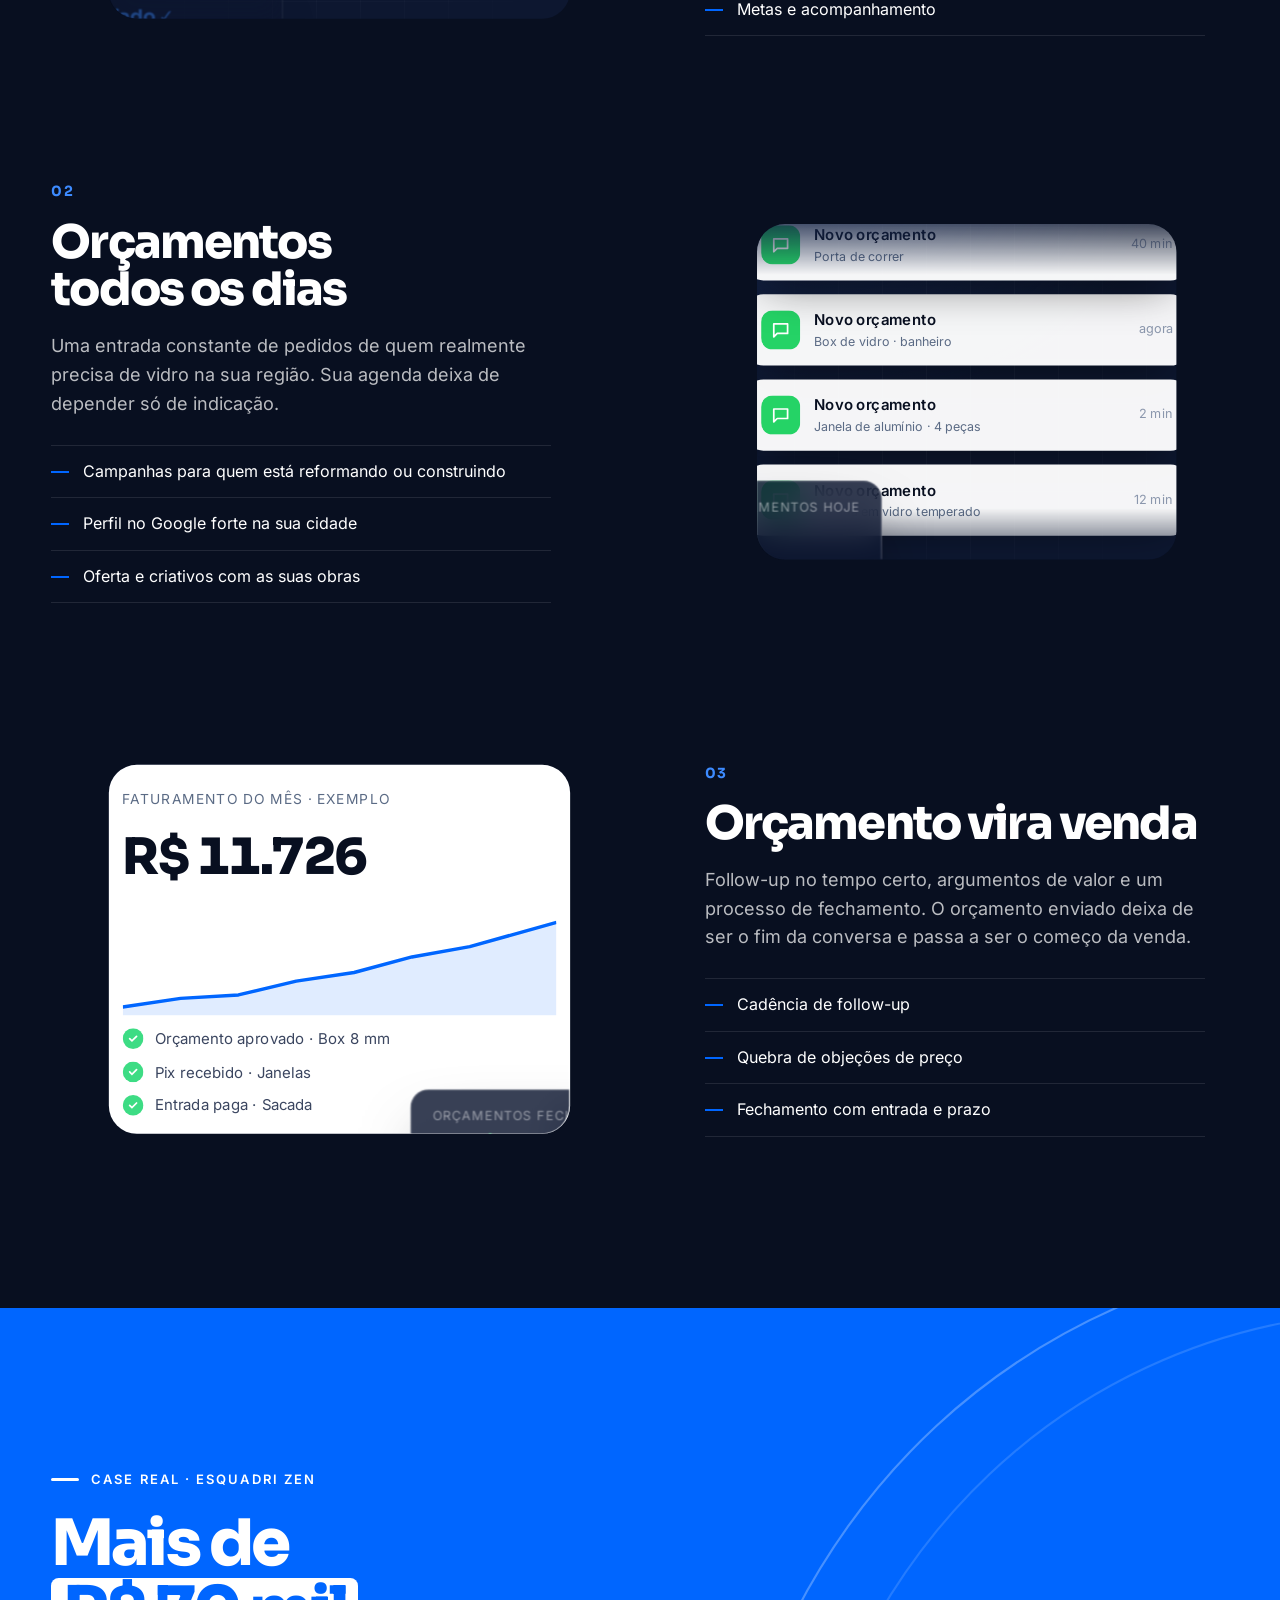
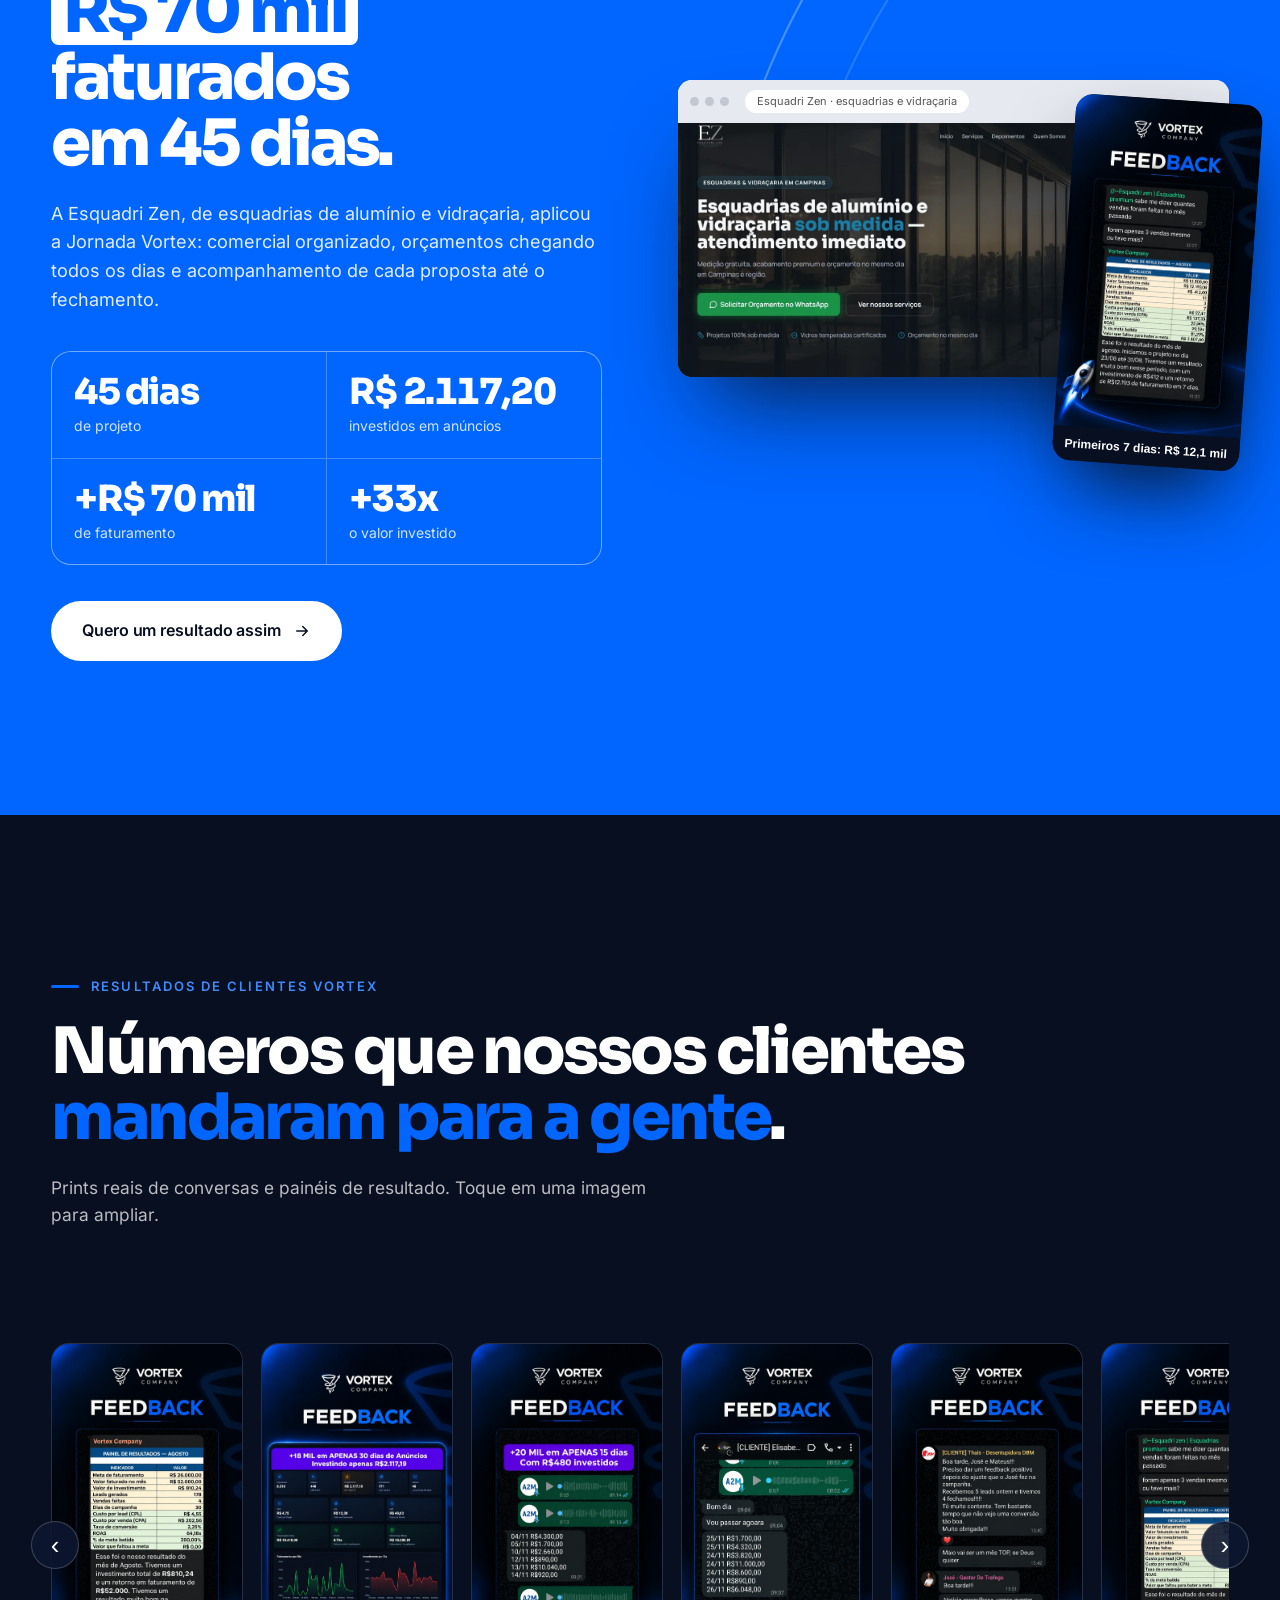
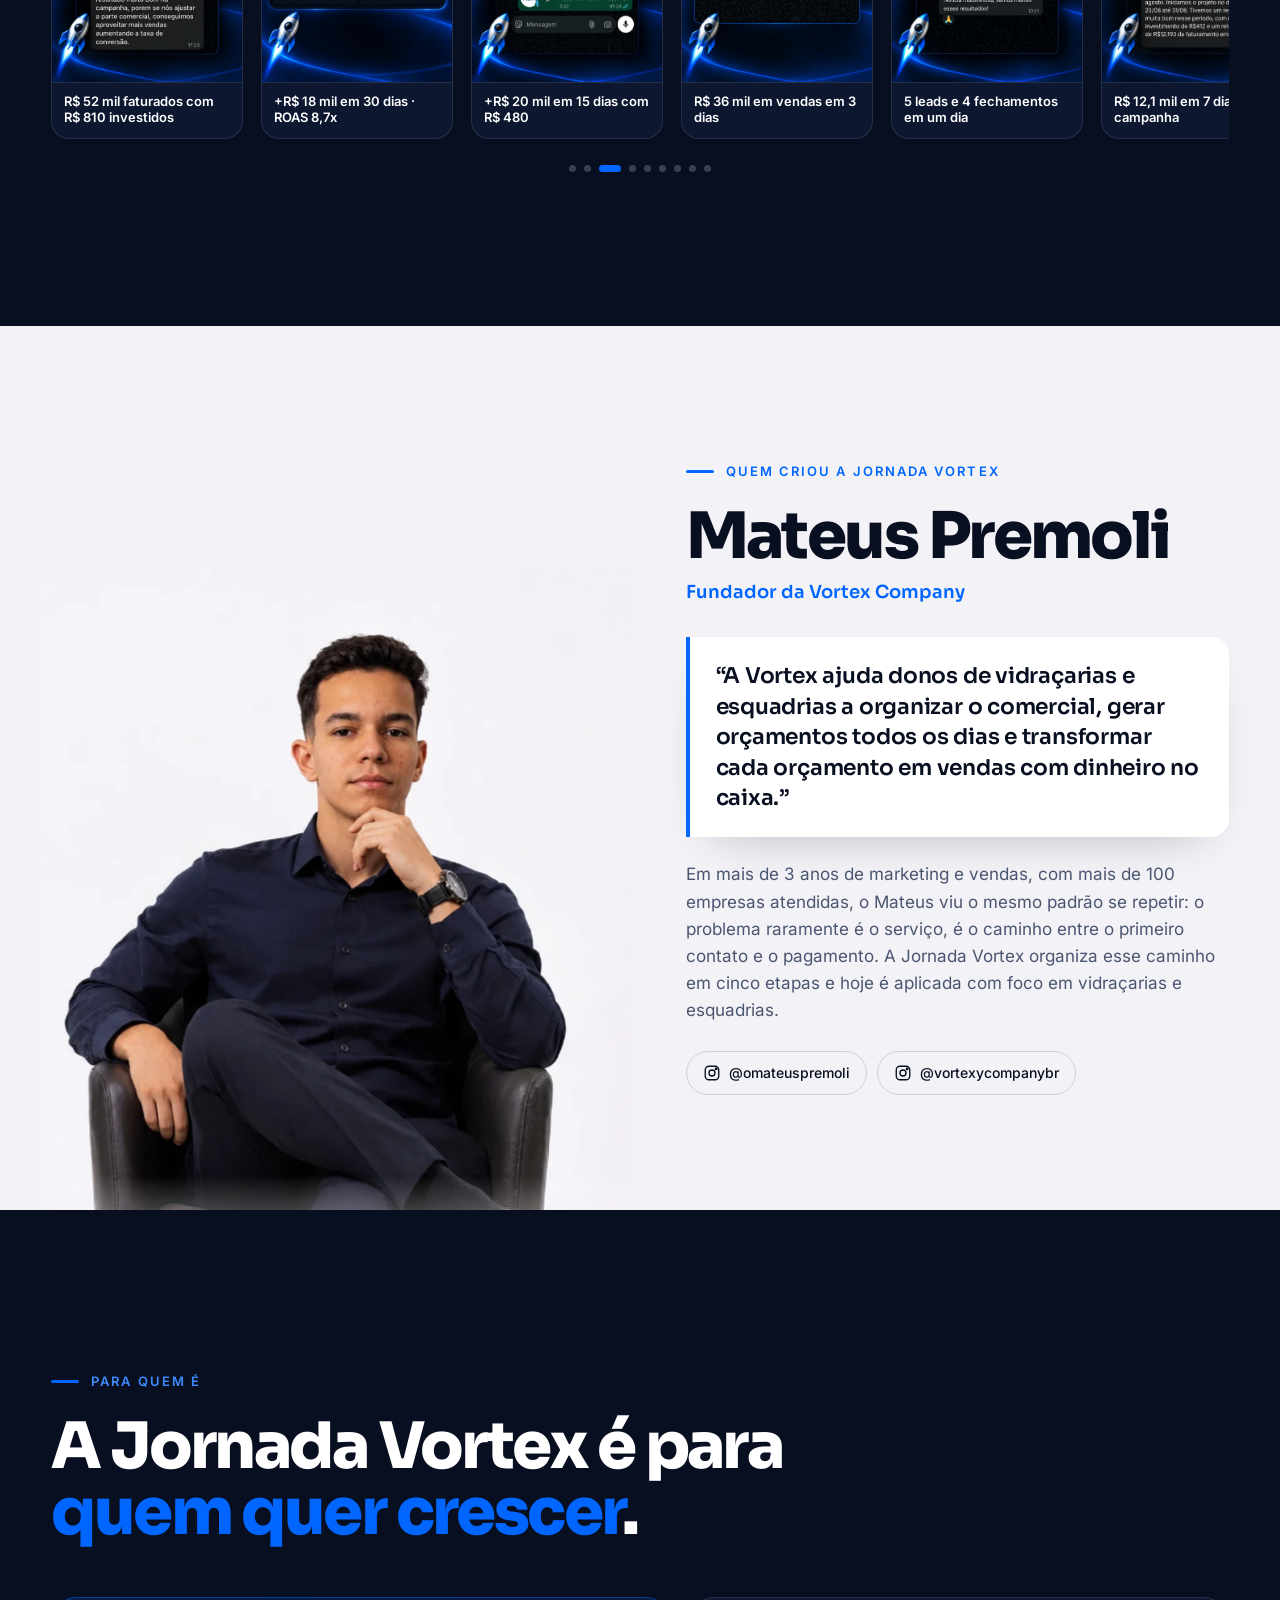
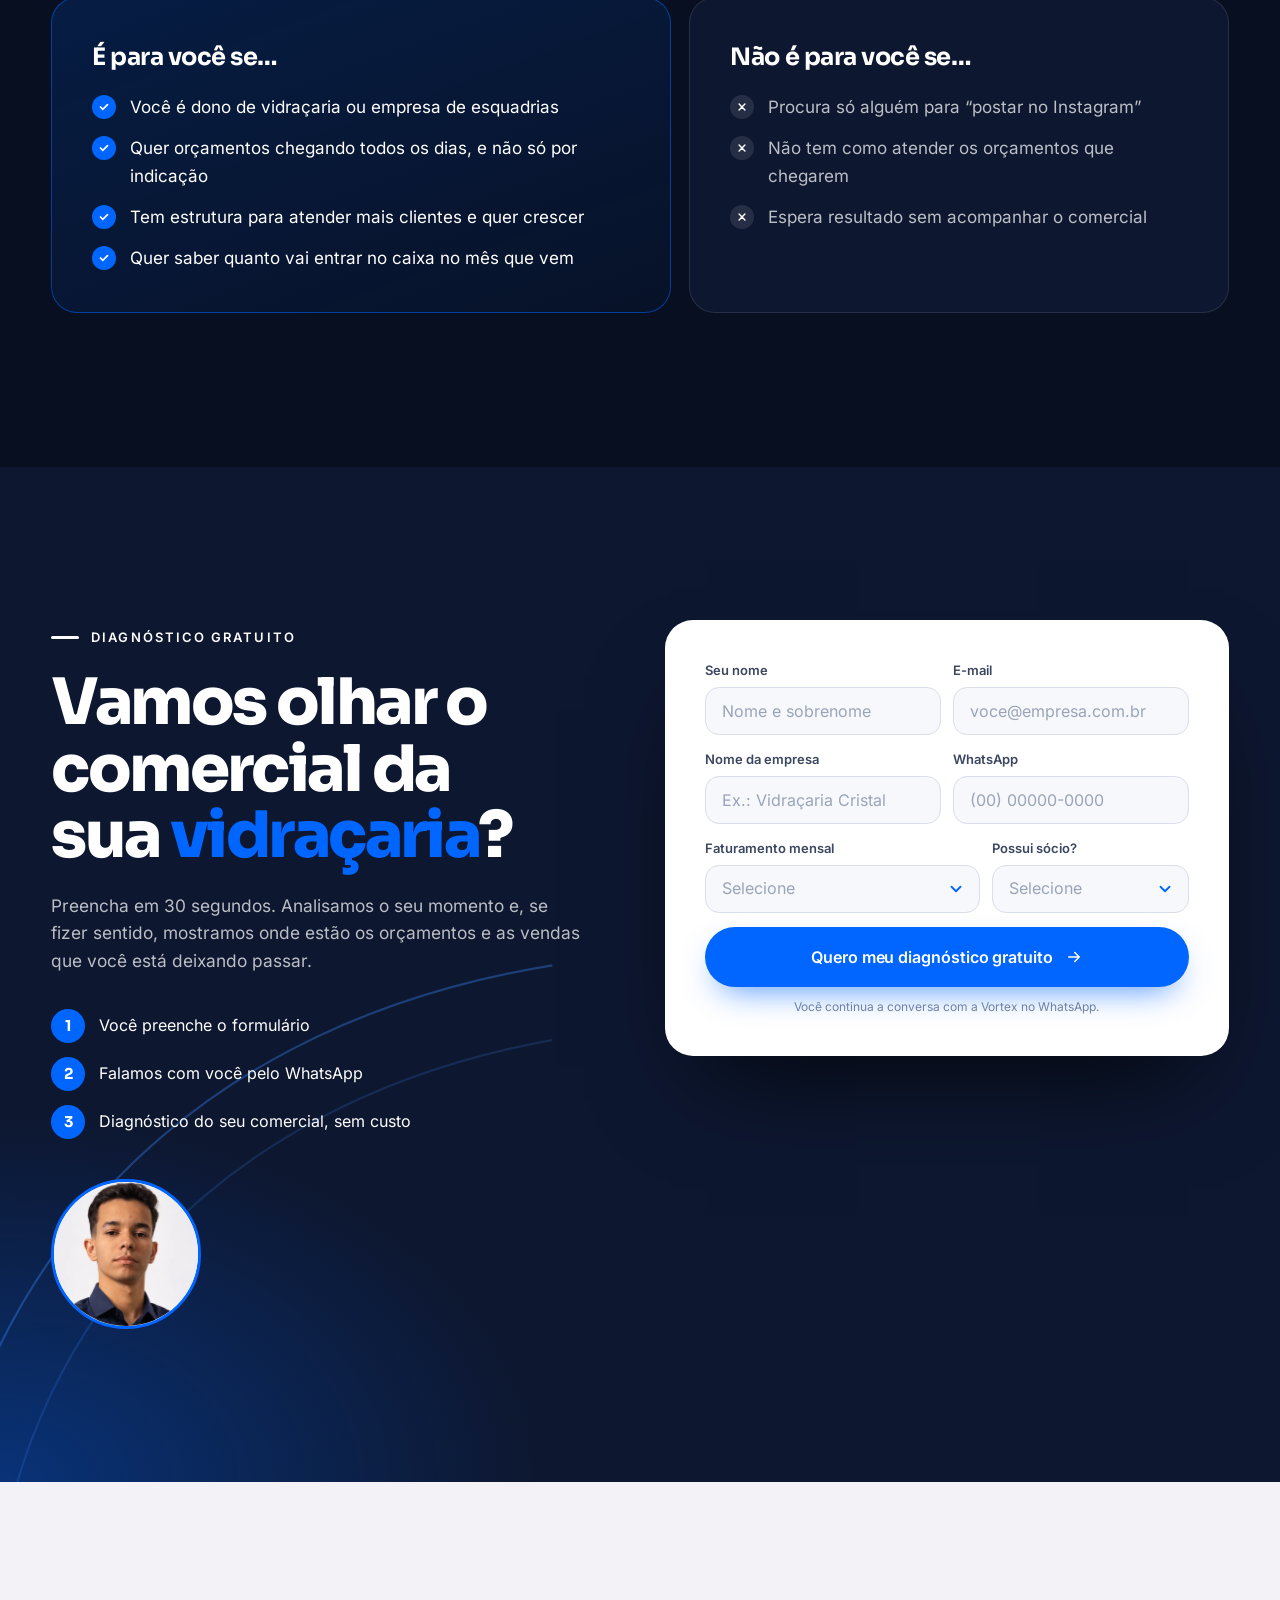
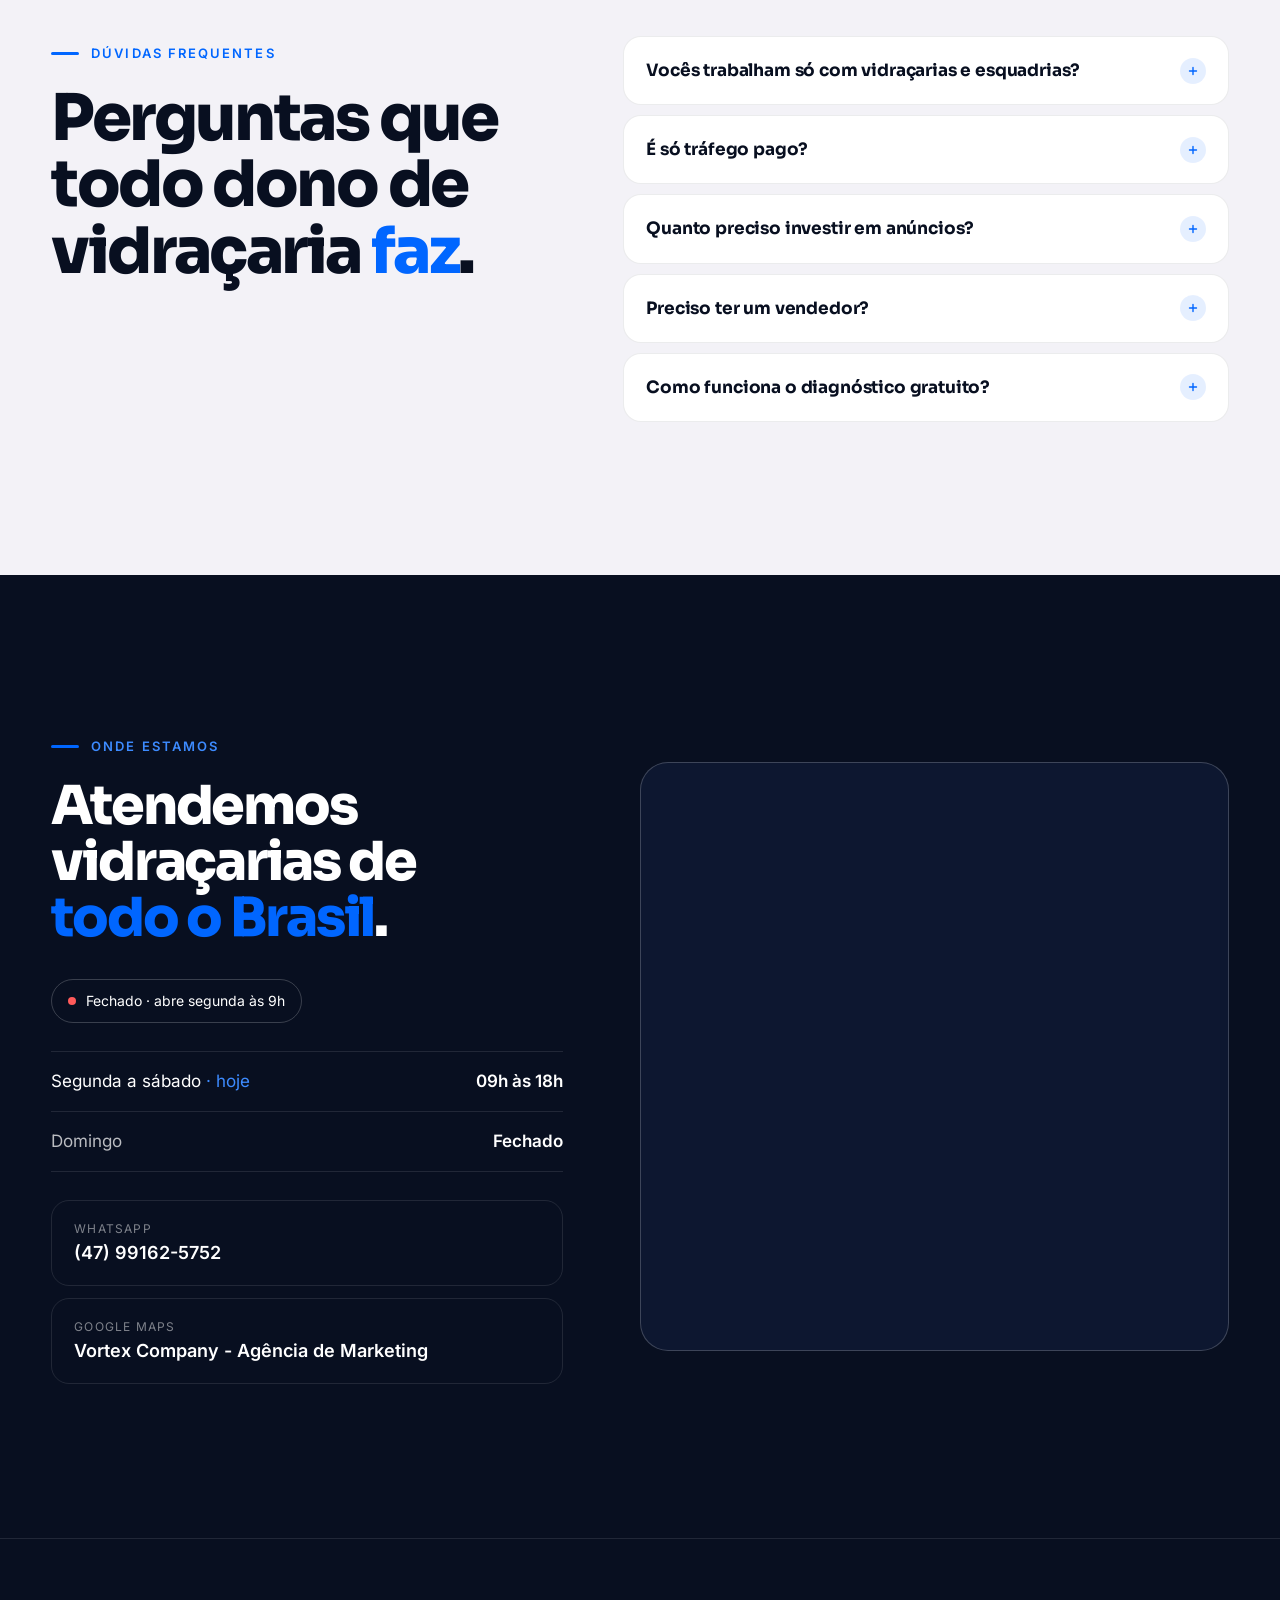
==== commit e143c286: "Headline cita vidraçarias e esquadrias; formulário enxuto com listas - Headline: "Sua vidraçaria ou " ====
--- a/public/index.html
+++ b/public/index.html
@@ -21,7 +21,7 @@
 
   <link rel="preload" href="assets/fonts/sora-latin-800-normal.woff2" as="font" type="font/woff2" crossorigin>
   <link rel="preload" href="assets/fonts/inter-latin-400-normal.woff2" as="font" type="font/woff2" crossorigin>
-  <link rel="stylesheet" href="assets/css/style.css?v=20261118b">
+  <link rel="stylesheet" href="assets/css/style.css?v=20261118c">
 
   <script type="application/ld+json">
   {
@@ -79,9 +79,10 @@
     <!-- HERO -->
     <section class="hero" id="inicio">
       <div class="hero__inner container">
-        <p class="kicker reveal-up"><span class="bar"></span>Para donos de vidraçarias e esquadrias<span class="bar"></span></p>
+        <p class="kicker reveal-up"><span class="bar"></span>Jornada Vortex · marketing e vendas<span class="bar"></span></p>
         <h1 class="hero__title">
-          <span class="line"><span>Pare de perder orçamentos.</span></span>
+          <span class="line"><span>Sua vidraçaria ou esquadria</span></span>
+          <span class="line"><span>perdendo orçamentos?</span></span>
           <span class="line"><span>Transforme cada um em</span></span>
           <span class="line"><span><em>venda com dinheiro no caixa.</em></span></span>
         </h1>
@@ -442,32 +443,34 @@
     <form class="lead-form" novalidate>
       <div class="lead-form__row">
         <label class="field"><span>Seu nome</span><input name="nome" type="text" autocomplete="name" placeholder="Nome e sobrenome" required></label>
+        <label class="field"><span>E-mail</span><input name="email" type="email" autocomplete="email" inputmode="email" placeholder="voce@empresa.com.br" required></label>
+      </div>
+      <div class="lead-form__row">
         <label class="field"><span>Nome da empresa</span><input name="empresa" type="text" autocomplete="organization" placeholder="Ex.: Vidraçaria Cristal" required></label>
-      </div>
-      <div class="lead-form__row">
-        <label class="field"><span>E-mail</span><input name="email" type="email" autocomplete="email" inputmode="email" placeholder="voce@empresa.com.br" required></label>
         <label class="field"><span>WhatsApp</span><input name="whatsapp" type="tel" autocomplete="tel" inputmode="tel" placeholder="(00) 00000-0000" required></label>
       </div>
-      <fieldset class="field">
-        <legend>Faturamento mensal</legend>
-        <div class="chips">
-          <label><input type="radio" name="faturamento" value="Até R$ 50 mil" required><span>Até R$ 50 mil</span></label>
-          <label><input type="radio" name="faturamento" value="De R$ 50 mil a R$ 75 mil"><span>R$ 50 a 75 mil</span></label>
-          <label><input type="radio" name="faturamento" value="De R$ 75 mil a R$ 100 mil"><span>R$ 75 a 100 mil</span></label>
-          <label><input type="radio" name="faturamento" value="De R$ 100 mil a R$ 300 mil"><span>R$ 100 a 300 mil</span></label>
-          <label><input type="radio" name="faturamento" value="Mais de R$ 300 mil"><span>Mais de R$ 300 mil</span></label>
-        </div>
-      </fieldset>
-      <fieldset class="field">
-        <legend>Possui sócio?</legend>
-        <div class="chips chips--yn">
-          <label><input type="radio" name="socio" value="Sim" required><span>Sim</span></label>
-          <label><input type="radio" name="socio" value="Não"><span>Não</span></label>
-        </div>
-      </fieldset>
+      <div class="lead-form__row lead-form__row--selects">
+        <label class="field"><span>Faturamento mensal</span>
+          <select name="faturamento" required>
+            <option value="" selected disabled>Selecione</option>
+            <option value="Até R$ 50 mil">Até R$ 50 mil</option>
+            <option value="De R$ 50 mil a R$ 75 mil">De R$ 50 mil a R$ 75 mil</option>
+            <option value="De R$ 75 mil a R$ 100 mil">De R$ 75 mil a R$ 100 mil</option>
+            <option value="De R$ 100 mil a R$ 300 mil">De R$ 100 mil a R$ 300 mil</option>
+            <option value="Mais de R$ 300 mil">Mais de R$ 300 mil</option>
+          </select>
+        </label>
+        <label class="field"><span>Possui sócio?</span>
+          <select name="socio" required>
+            <option value="" selected disabled>Selecione</option>
+            <option value="Sim">Sim</option>
+            <option value="Não">Não</option>
+          </select>
+        </label>
+      </div>
       <p class="lead-form__error" role="alert" hidden></p>
       <button class="btn btn--primary btn--lg btn--block" type="submit"><span>Quero meu diagnóstico gratuito</span><svg class="ico" viewBox="0 0 24 24"><path d="M5 12h14M13 6l6 6-6 6"/></svg></button>
-      <p class="lead-form__note">Ao enviar, você continua a conversa com a Vortex no WhatsApp. Seus dados são usados só para o nosso atendimento.</p>
+      <p class="lead-form__note">Você continua a conversa com a Vortex no WhatsApp.</p>
     </form>
   </template>
 
@@ -475,8 +478,7 @@
     <div class="lead__backdrop" data-close></div>
     <div class="lead__panel" role="dialog" aria-modal="true" aria-labelledby="leadTitle">
       <button class="lead__close" type="button" data-close aria-label="Fechar">×</button>
-      <span class="lead__mark logo-mark" aria-hidden="true"></span>
-      <h2 id="leadTitle" class="lead__title">Diagnóstico <em>gratuito</em></h2>
+            <h2 id="leadTitle" class="lead__title">Diagnóstico <em>gratuito</em></h2>
       <p class="lead__sub" id="leadSub">Responda rapidinho e continue a conversa com a gente no WhatsApp.</p>
       <div data-form-slot="modal"></div>
     </div>
@@ -497,9 +499,9 @@
   <script src="assets/vendor/gsap.min.js"></script>
   <script src="assets/vendor/ScrollTrigger.min.js"></script>
   <script src="assets/vendor/lenis.min.js"></script>
-  <script src="assets/js/data.js?v=20261118b"></script>
+  <script src="assets/js/data.js?v=20261118c"></script>
   <script type="importmap">{ "imports": { "three": "./assets/vendor/three.module.min.js" } }</script>
-  <script type="module" src="assets/js/vortex3d.js?v=20261118b"></script>
-  <script src="assets/js/main.js?v=20261118b"></script>
+  <script type="module" src="assets/js/vortex3d.js?v=20261118c"></script>
+  <script src="assets/js/main.js?v=20261118c"></script>
 </body>
 </html>
--- a/public/assets/css/style.css
+++ b/public/assets/css/style.css
@@ -338,14 +338,19 @@
 .apply__photo img { width: 100%; height: 100%; object-fit: cover; object-position: 50% 12%; transform: scale(1.6); transform-origin: 50% 12%; }
 .apply__form { padding: clamp(24px, 3.5vw, 40px); border-radius: 28px; background: #fff; color: var(--night); box-shadow: 0 50px 100px -40px rgba(0, 0, 0, .8); }
 
-.lead-form { display: flex; flex-direction: column; gap: 18px; }
-.lead-form__row { display: grid; grid-template-columns: 1fr 1fr; gap: 14px; }
+.lead-form { display: flex; flex-direction: column; gap: 14px; }
+.lead-form__row { display: grid; grid-template-columns: 1fr 1fr; gap: 12px; }
+.lead-form__row--selects { grid-template-columns: 1.4fr 1fr; }
 .field { display: flex; flex-direction: column; gap: 7px; border: 0; padding: 0; margin: 0; min-width: 0; }
 .field > span:first-child, .field legend { font-size: 13px; font-weight: 600; color: #3b4660; padding: 0; }
-.field input[type="text"], .field input[type="email"], .field input[type="tel"] { width: 100%; height: 52px; padding: 0 16px; border-radius: 14px; border: 1.5px solid #d9deea; background: #f7f8fb; color: var(--night); font: inherit; font-size: 16px; outline: none; transition: border-color .25s, background .25s, box-shadow .25s; }
+.field { gap: 6px; }
+.field input[type="text"], .field input[type="email"], .field input[type="tel"], .field select { width: 100%; height: 48px; padding: 0 16px; border-radius: 14px; border: 1.5px solid #d9deea; background: #f7f8fb; color: var(--night); font: inherit; font-size: 16px; outline: none; transition: border-color .25s, background .25s, box-shadow .25s; }
 .field input::placeholder { color: #9aa4b8; }
-.field input:focus { border-color: var(--blue); background: #fff; box-shadow: 0 0 0 4px rgba(0, 102, 255, .15); }
-.field input.is-invalid { border-color: #e5394c; background: #fff5f6; }
+.field input:focus, .field select:focus { border-color: var(--blue); background-color: #fff; box-shadow: 0 0 0 4px rgba(0, 102, 255, .15); }
+.field input.is-invalid, .field select.is-invalid { border-color: #e5394c; background-color: #fff5f6; }
+.field select { appearance: none; -webkit-appearance: none; padding-right: 42px; cursor: pointer; text-overflow: ellipsis; background-image: url("data:image/svg+xml,%3Csvg xmlns='http://www.w3.org/2000/svg' viewBox='0 0 24 24'%3E%3Cpath d='M6 9l6 6 6-6' fill='none' stroke='%230066FF' stroke-width='2.4' stroke-linecap='round' stroke-linejoin='round'/%3E%3C/svg%3E"); background-repeat: no-repeat; background-position: right 14px center; background-size: 18px; }
+.field select:invalid { color: #9aa4b8; }
+.field select option { color: var(--night); }
 .chips { display: flex; flex-wrap: wrap; gap: 8px; margin-top: 7px; }
 .chips label { position: relative; cursor: pointer; }
 .chips input { position: absolute; opacity: 0; inset: 0; cursor: pointer; margin: 0; }
@@ -361,14 +366,16 @@
 .lead { position: fixed; inset: 0; z-index: 96; display: grid; place-items: center; padding: 20px; }
 .lead[hidden] { display: none; }
 .lead__backdrop { position: absolute; inset: 0; background: rgba(4, 8, 18, .8); -webkit-backdrop-filter: blur(10px); backdrop-filter: blur(10px); animation: fadeIn .35s ease; }
-.lead__panel { position: relative; width: min(600px, 100%); max-height: calc(100svh - 40px); overflow-y: auto; overscroll-behavior: contain; padding: 34px clamp(20px, 4vw, 38px) 26px; border-radius: 28px; background: #fff; color: var(--night); box-shadow: 0 40px 120px -30px rgba(0, 0, 0, .7); animation: popIn .5s var(--ease); }
+.lead__panel { position: relative; width: min(580px, 100%); max-height: calc(100svh - 40px); overflow-y: auto; overscroll-behavior: contain; padding: 28px clamp(20px, 4vw, 34px) 22px; border-radius: 28px; background: #fff; color: var(--night); box-shadow: 0 40px 120px -30px rgba(0, 0, 0, .7); animation: popIn .5s var(--ease); }
 @keyframes fadeIn { from { opacity: 0; } }
 @keyframes popIn { from { opacity: 0; transform: translateY(24px) scale(.97); } }
 .lead__close { position: absolute; top: 14px; right: 14px; width: 40px; height: 40px; border-radius: 50%; border: 1px solid #d9deea; background: #fff; color: var(--night); font-size: 24px; line-height: 1; cursor: pointer; }
 .lead__close:hover { background: #f1f3f8; }
 .lead__mark { width: 40px; color: var(--blue); }
-.lead__title { font-size: clamp(28px, 4.6vw, 38px); letter-spacing: -.04em; line-height: 1.05; margin-top: 14px; font-weight: 800; }
-.lead__sub { color: #4a5570; margin: 8px 0 22px; font-size: 15px; }
+.lead__title { font-size: clamp(24px, 3.6vw, 32px); letter-spacing: -.04em; line-height: 1.08; font-weight: 800; padding-right: 44px; }
+.lead__sub { color: #4a5570; margin: 6px 0 18px; font-size: 14px; line-height: 1.45; }
+.lead .btn--lg { --h: 54px; }
+.lead-form__note { margin-top: -4px; }
 
 /* ---------- Dúvidas ---------- */
 .faq { padding: clamp(90px, 12vw, 160px) 0; }
@@ -452,6 +459,7 @@
 @media (max-width: 760px) {
   body { font-size: 16px; }
   .hero { padding-top: 112px; }
+  .hero__title { font-size: clamp(28px, 8.4vw, 34px); max-width: none; }
   .hero__cta { flex-direction: column; align-items: stretch; }
   .hero__cta .btn { width: 100%; }
   .hero__proof { border-radius: 20px; flex-direction: column; align-items: center; gap: 8px; padding: 12px 14px; font-size: 13px; }
@@ -495,7 +503,13 @@
   .founder__photo img { max-height: none; }
   .apply__photo { display: none; }
   .apply__form { padding: 22px 18px; border-radius: 22px; }
-  .lead-form__row { grid-template-columns: 1fr; }
+  .lead-form__row { grid-template-columns: 1fr; gap: 12px; }
+  .lead-form__row--selects { grid-template-columns: 1.35fr 1fr; }
+  .lead-form { gap: 12px; }
+  .field input[type="text"], .field input[type="email"], .field input[type="tel"], .field select { height: 46px; font-size: 16px; }
+  .field select { padding-left: 12px; padding-right: 34px; background-position: right 10px center; }
+  .lead__panel { padding: 22px 18px calc(16px + env(safe-area-inset-bottom, 0px)); }
+  .lead__sub { margin-bottom: 14px; }
   .chips span { font-size: 13px; padding: 9px 12px; }
   .fb { margin-left: calc(max(var(--gutter), 16px) * -1); margin-right: calc(max(var(--gutter), 16px) * -1); }
   .fb__track { justify-content: flex-start; padding-left: max(var(--gutter), 16px); padding-right: max(var(--gutter), 16px); }
@@ -520,3 +534,16 @@
   .reveal-up { opacity: 1; transform: none; }
   .pillar__visual { clip-path: none; }
 }
+
+/* pop-up em telas baixas (ex.: iPhone SE): compacta para caber sem rolar */
+@media (max-height: 720px) and (max-width: 760px) {
+  .lead__panel { padding-top: 18px; }
+  .lead__title { font-size: 22px; }
+  .lead__sub { font-size: 13px; margin: 4px 0 10px; }
+  .lead-form, .lead-form__row { gap: 9px; }
+  .field { gap: 4px; }
+  .field > span:first-child { font-size: 12px; }
+  .field input[type="text"], .field input[type="email"], .field input[type="tel"], .field select { height: 42px; }
+  .lead .btn--lg { --h: 48px; }
+  .lead-form__note { display: none; }
+}
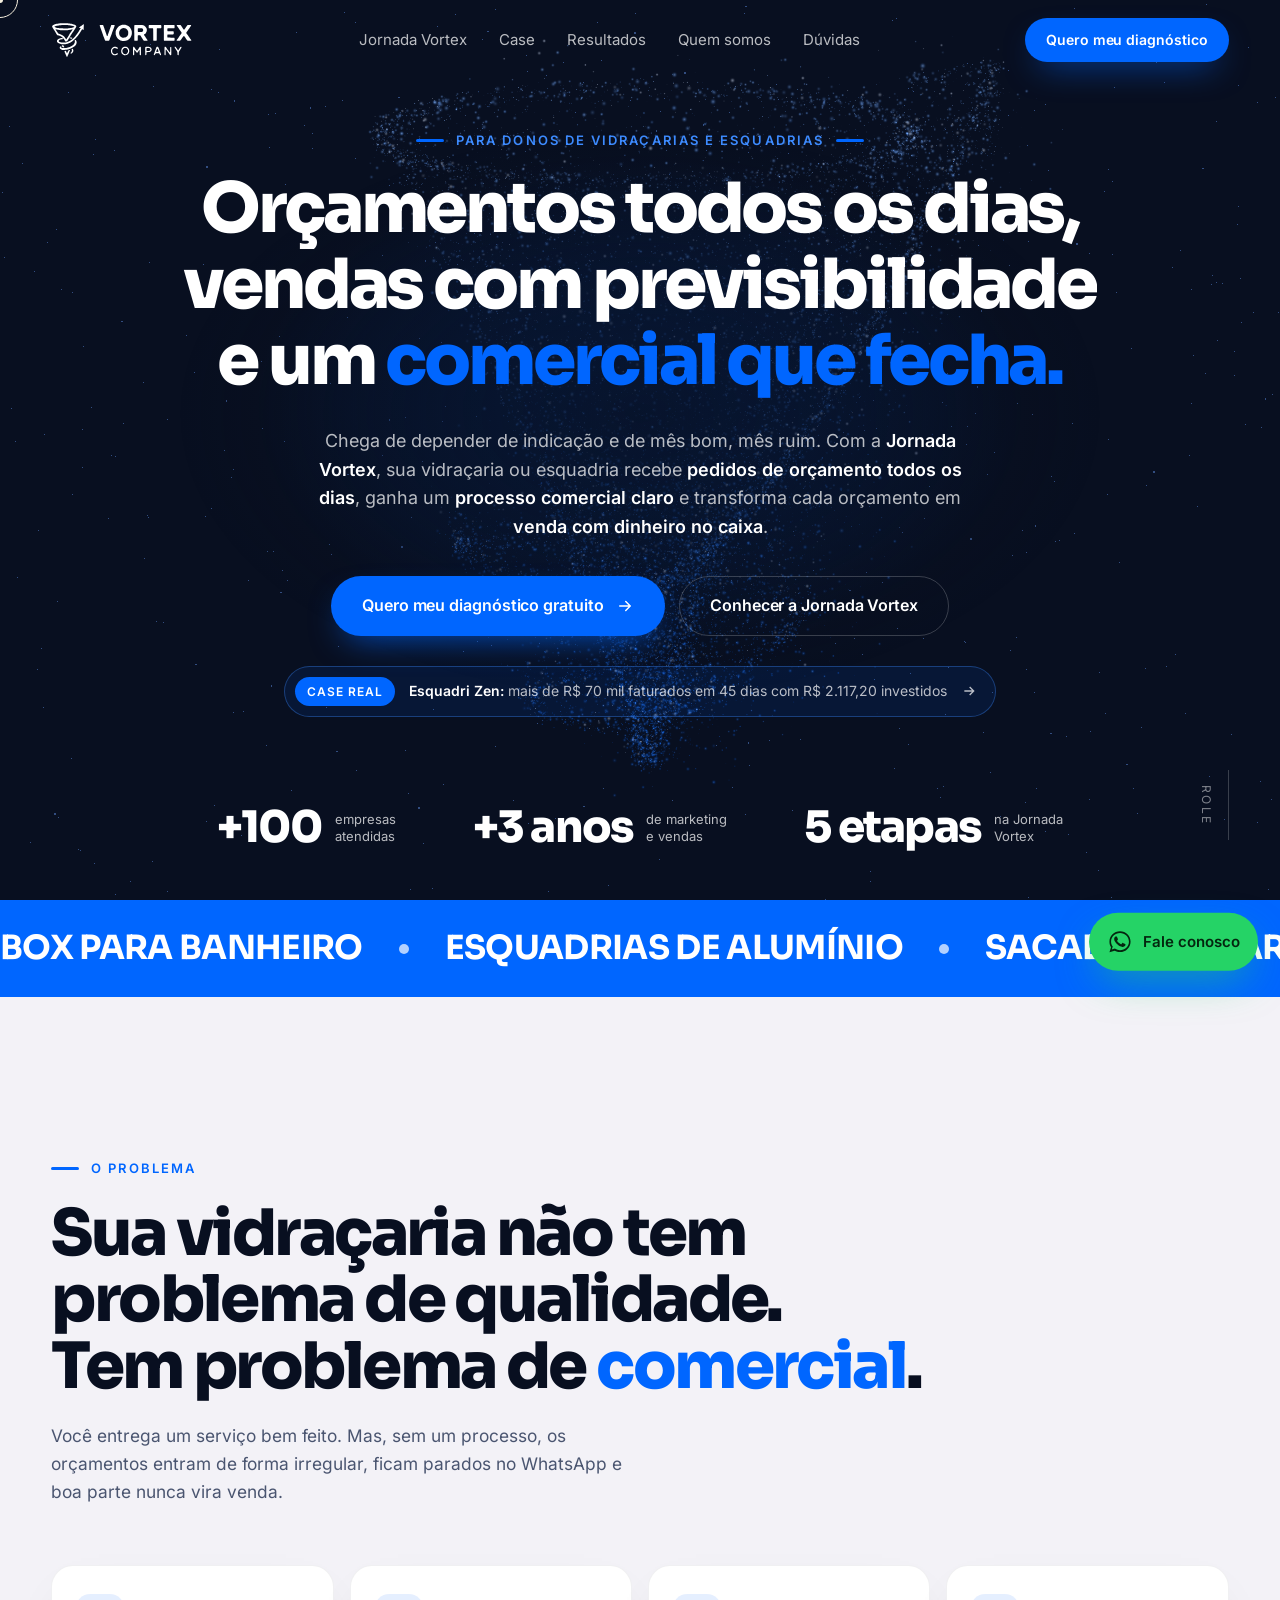
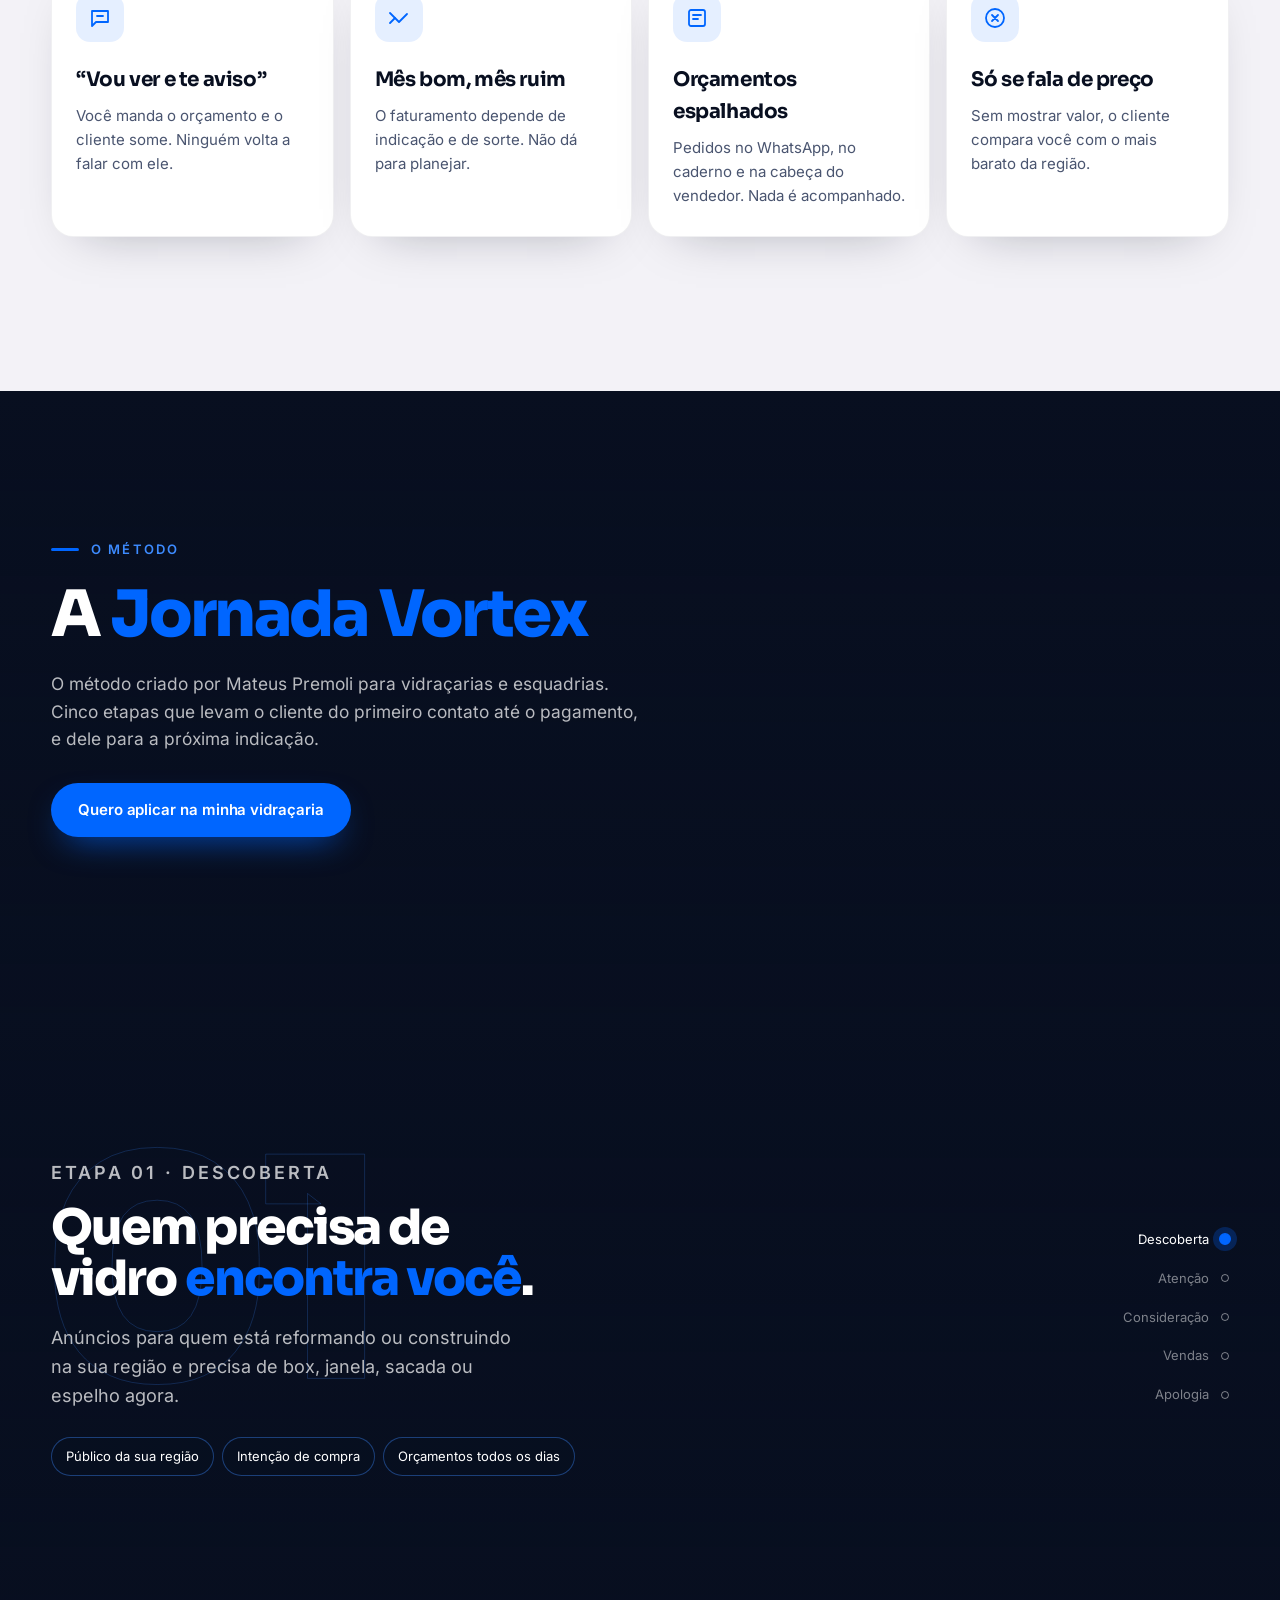
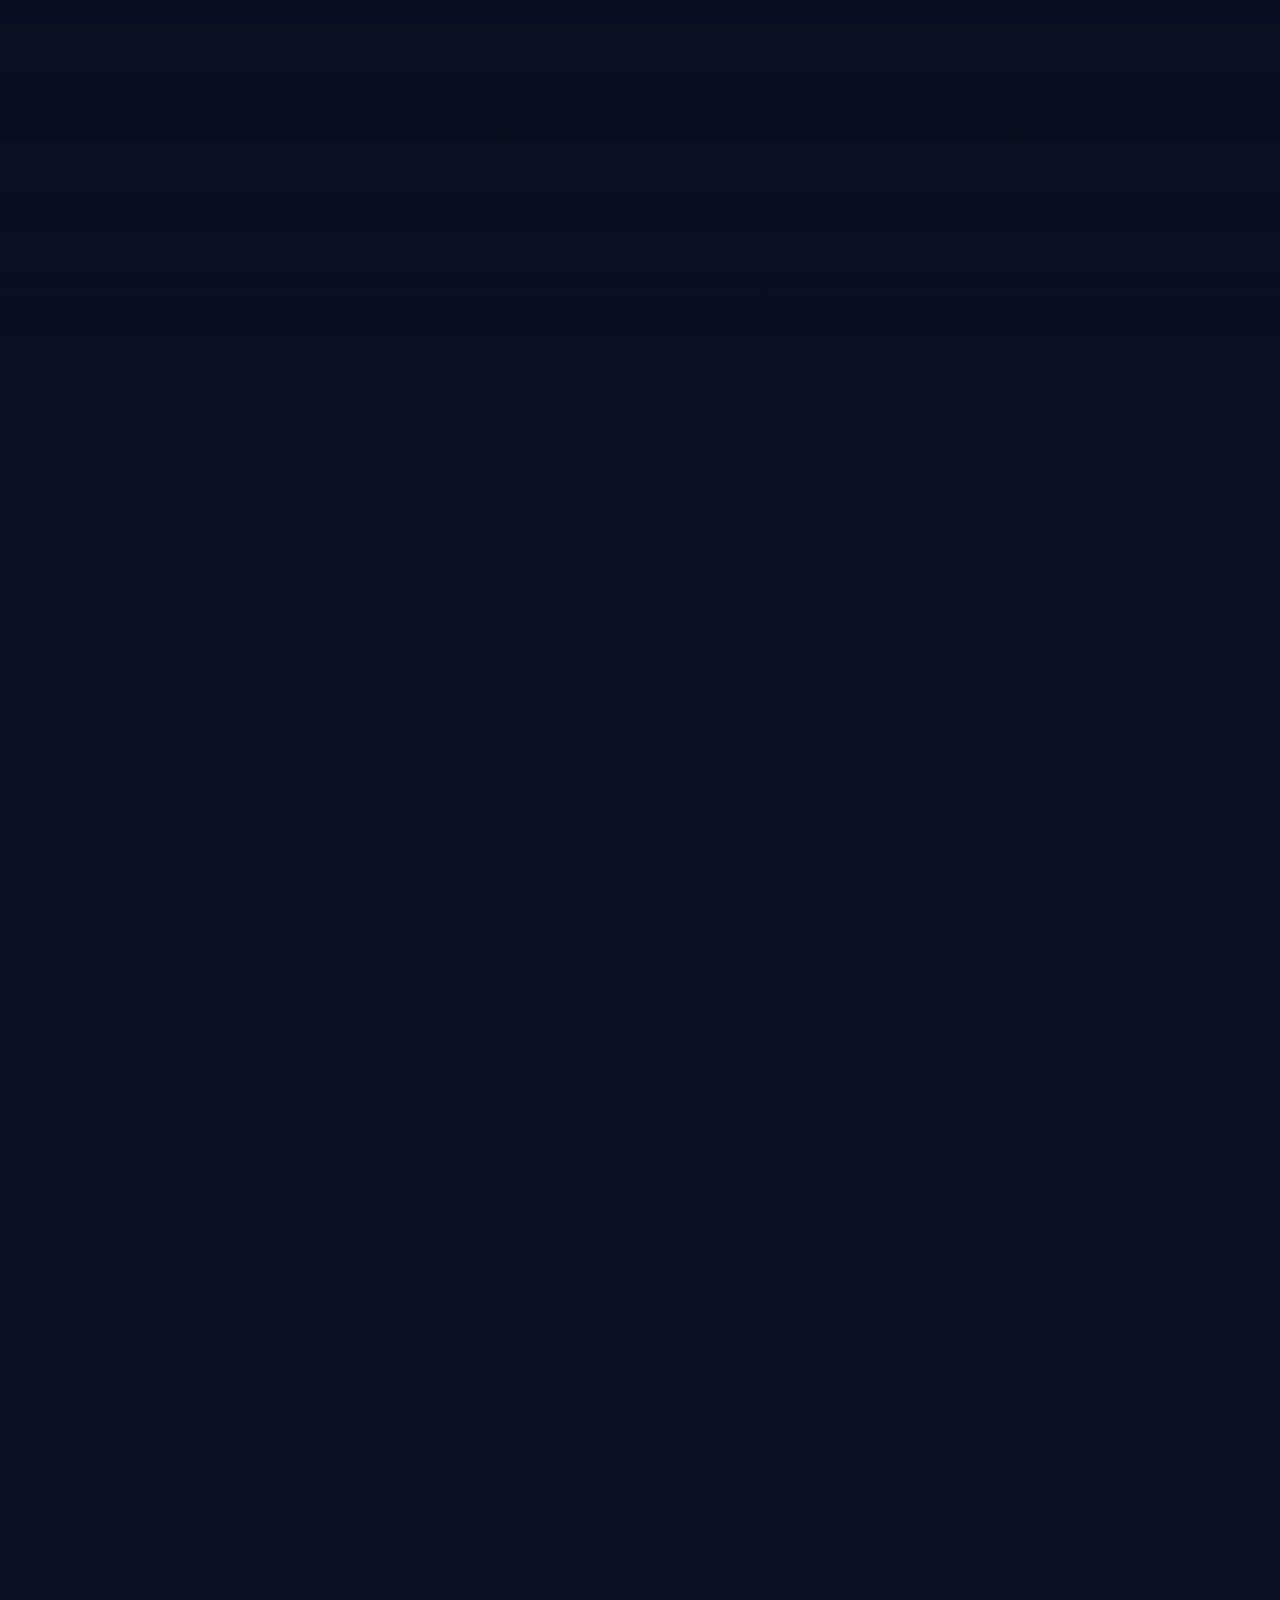
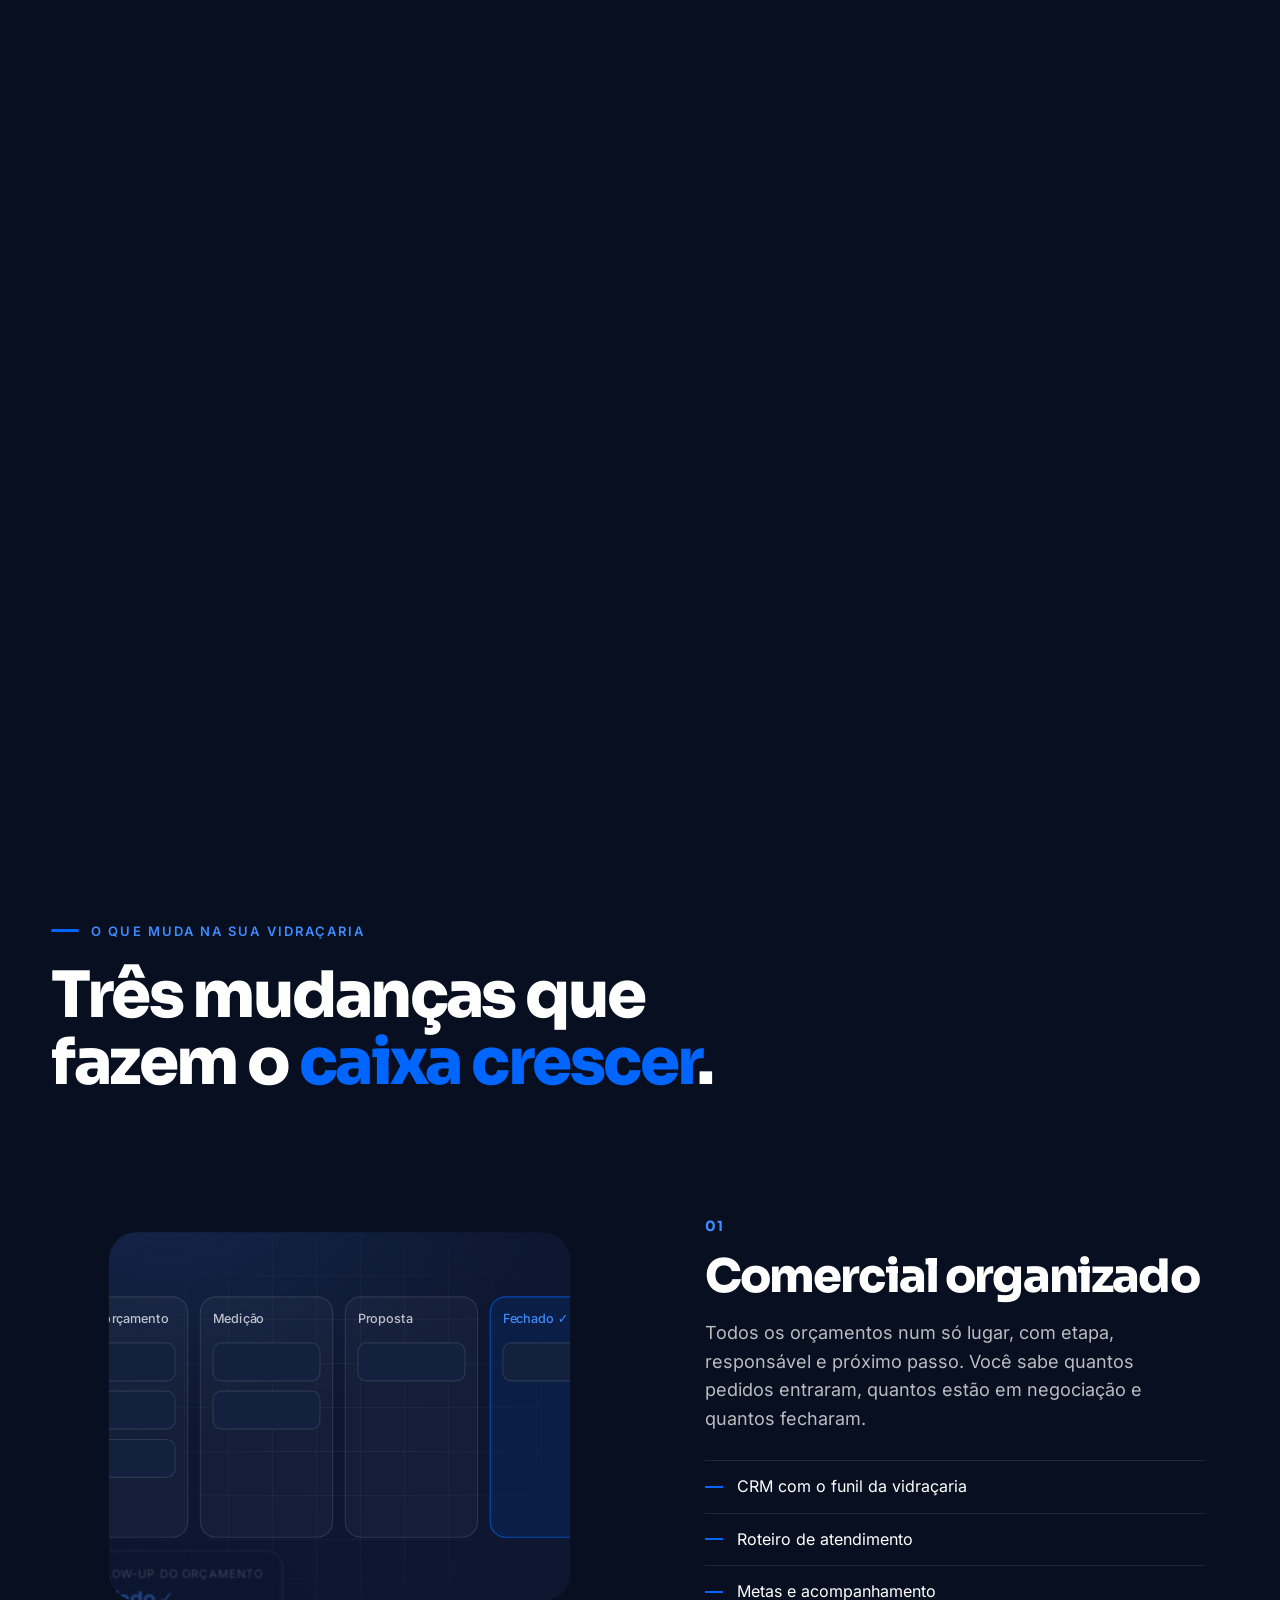
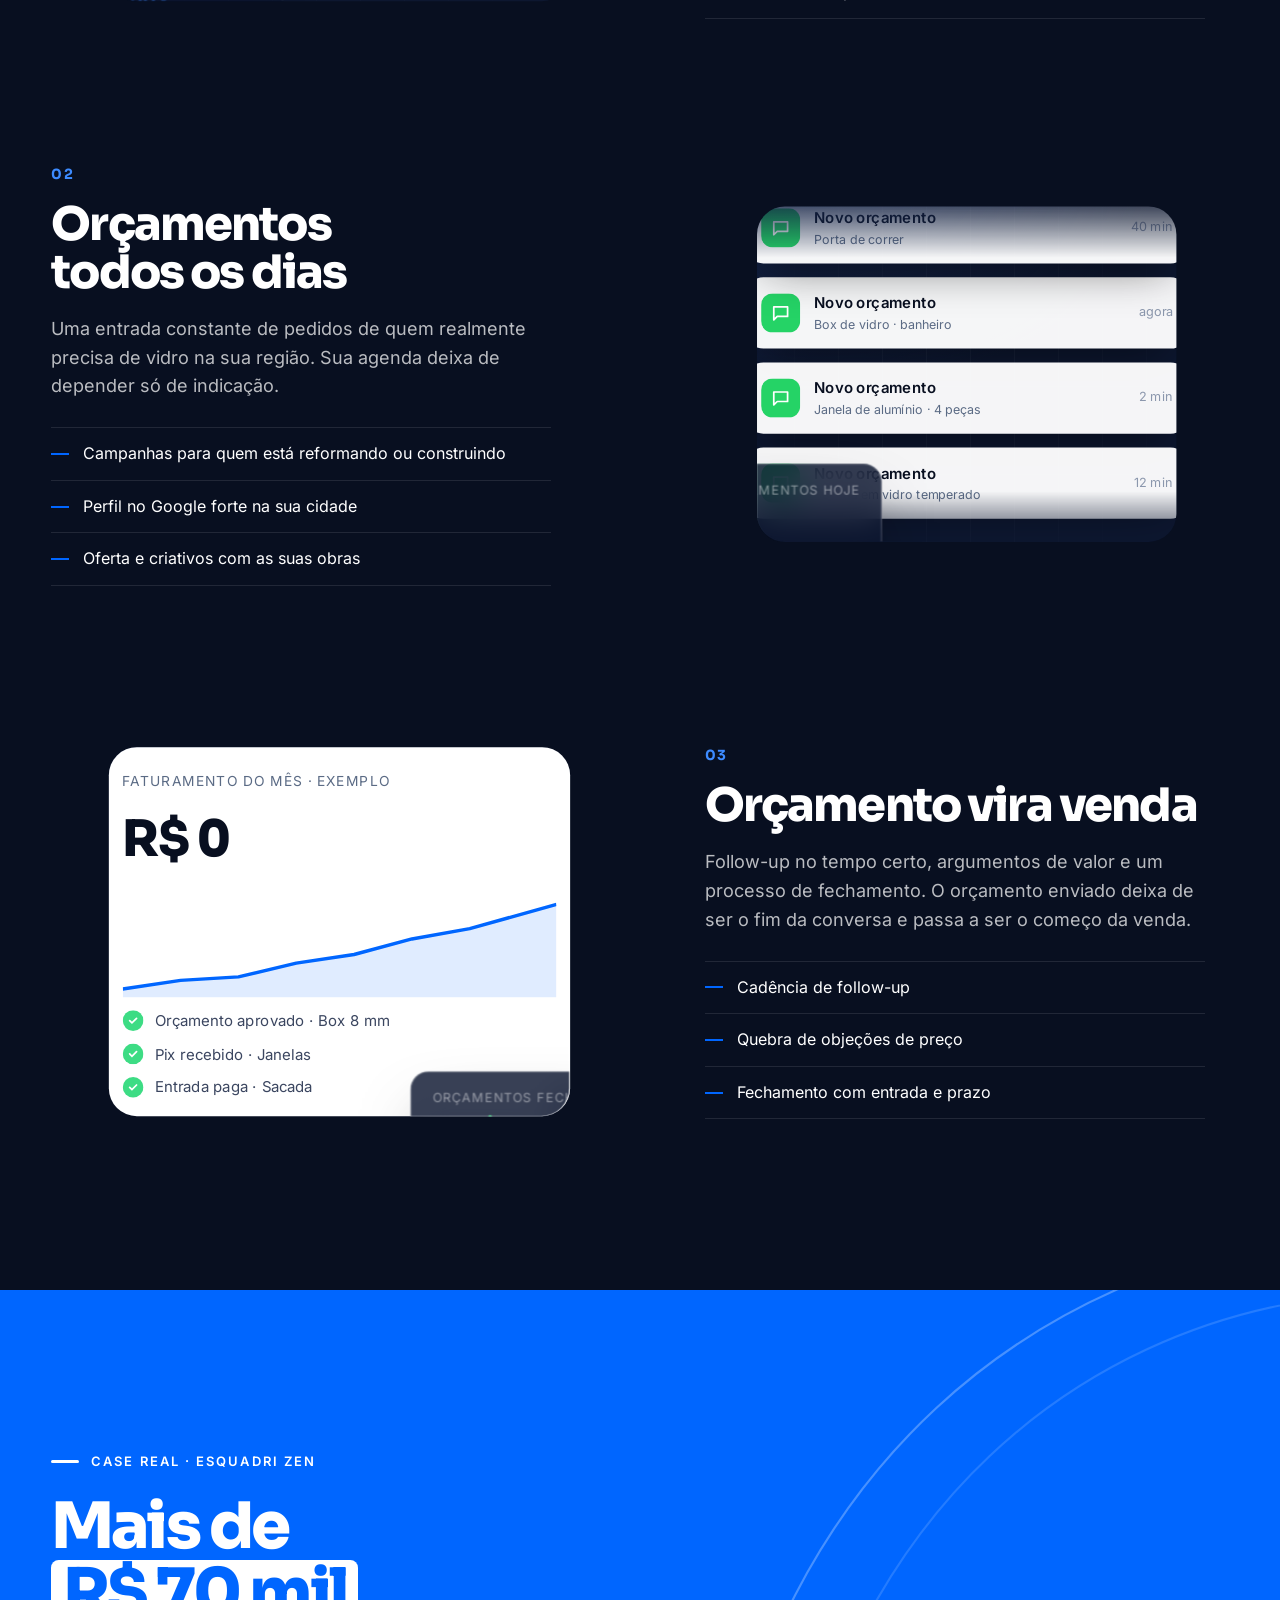
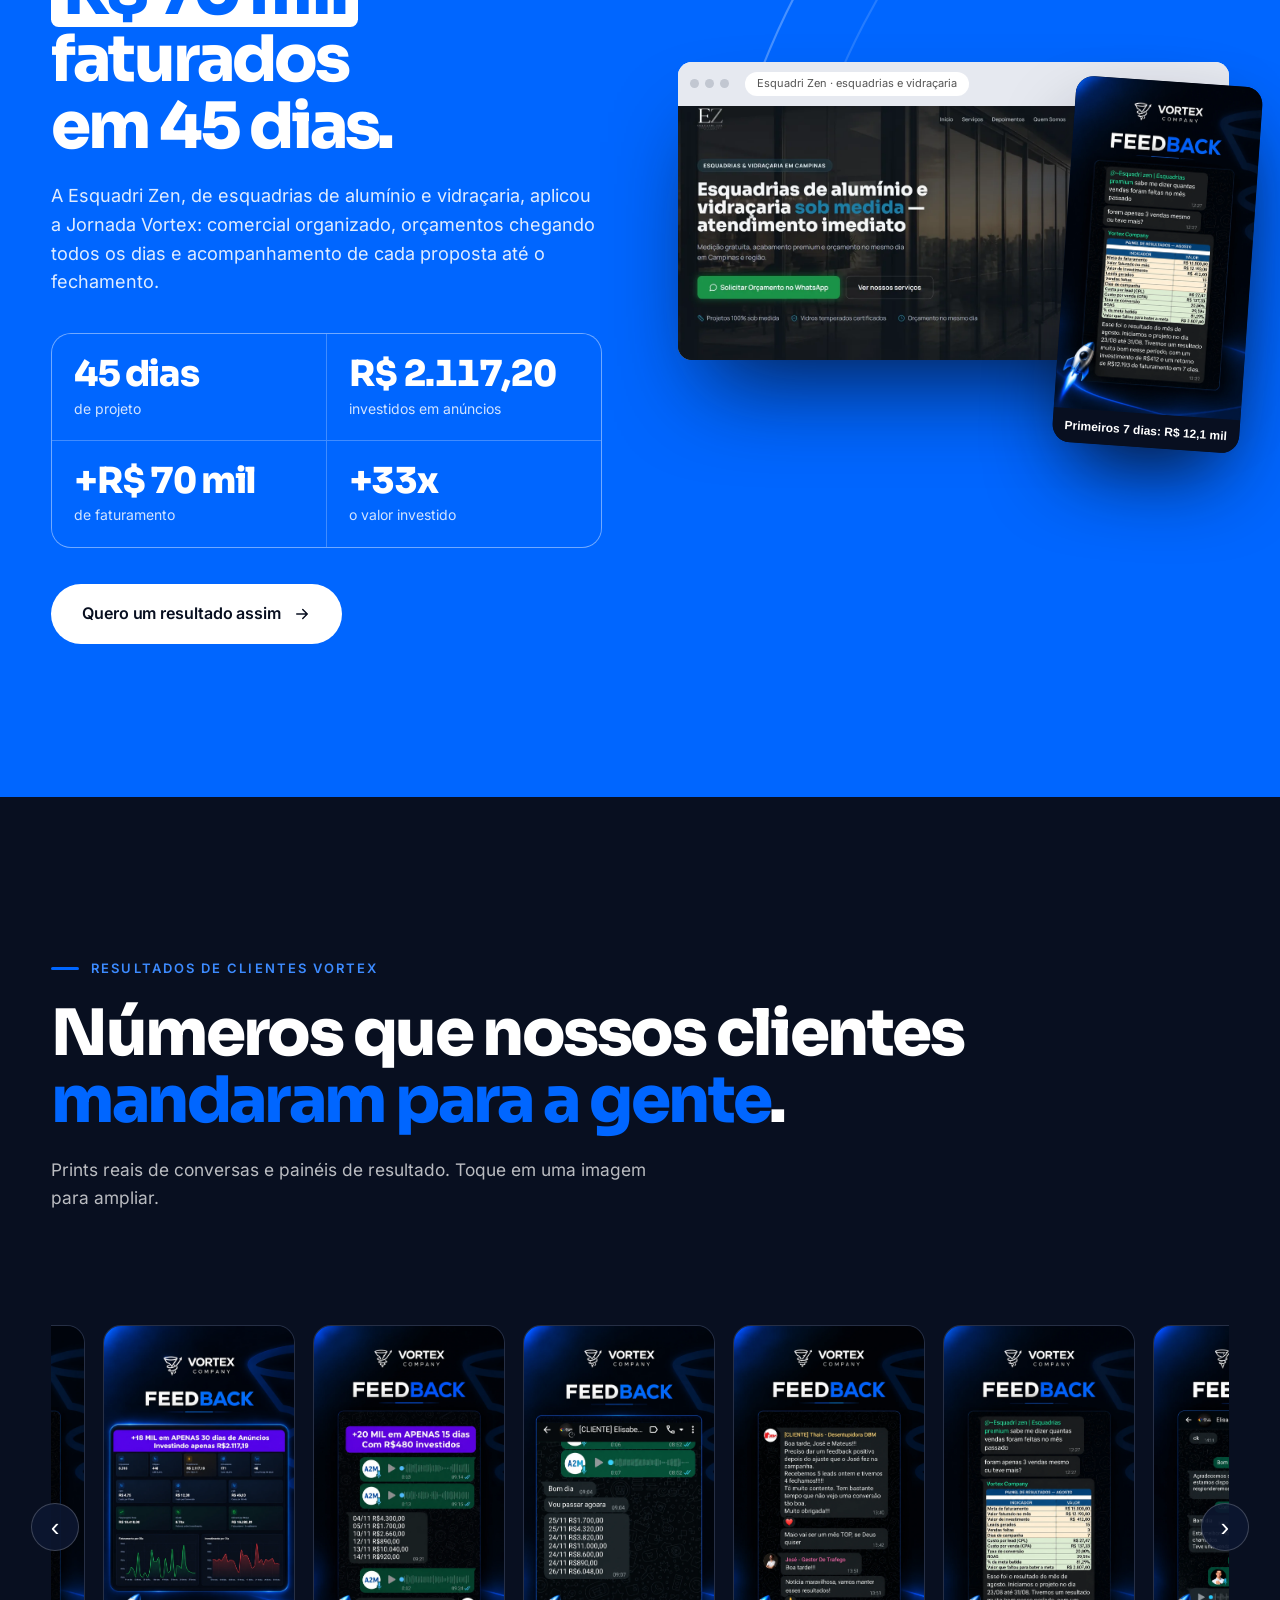
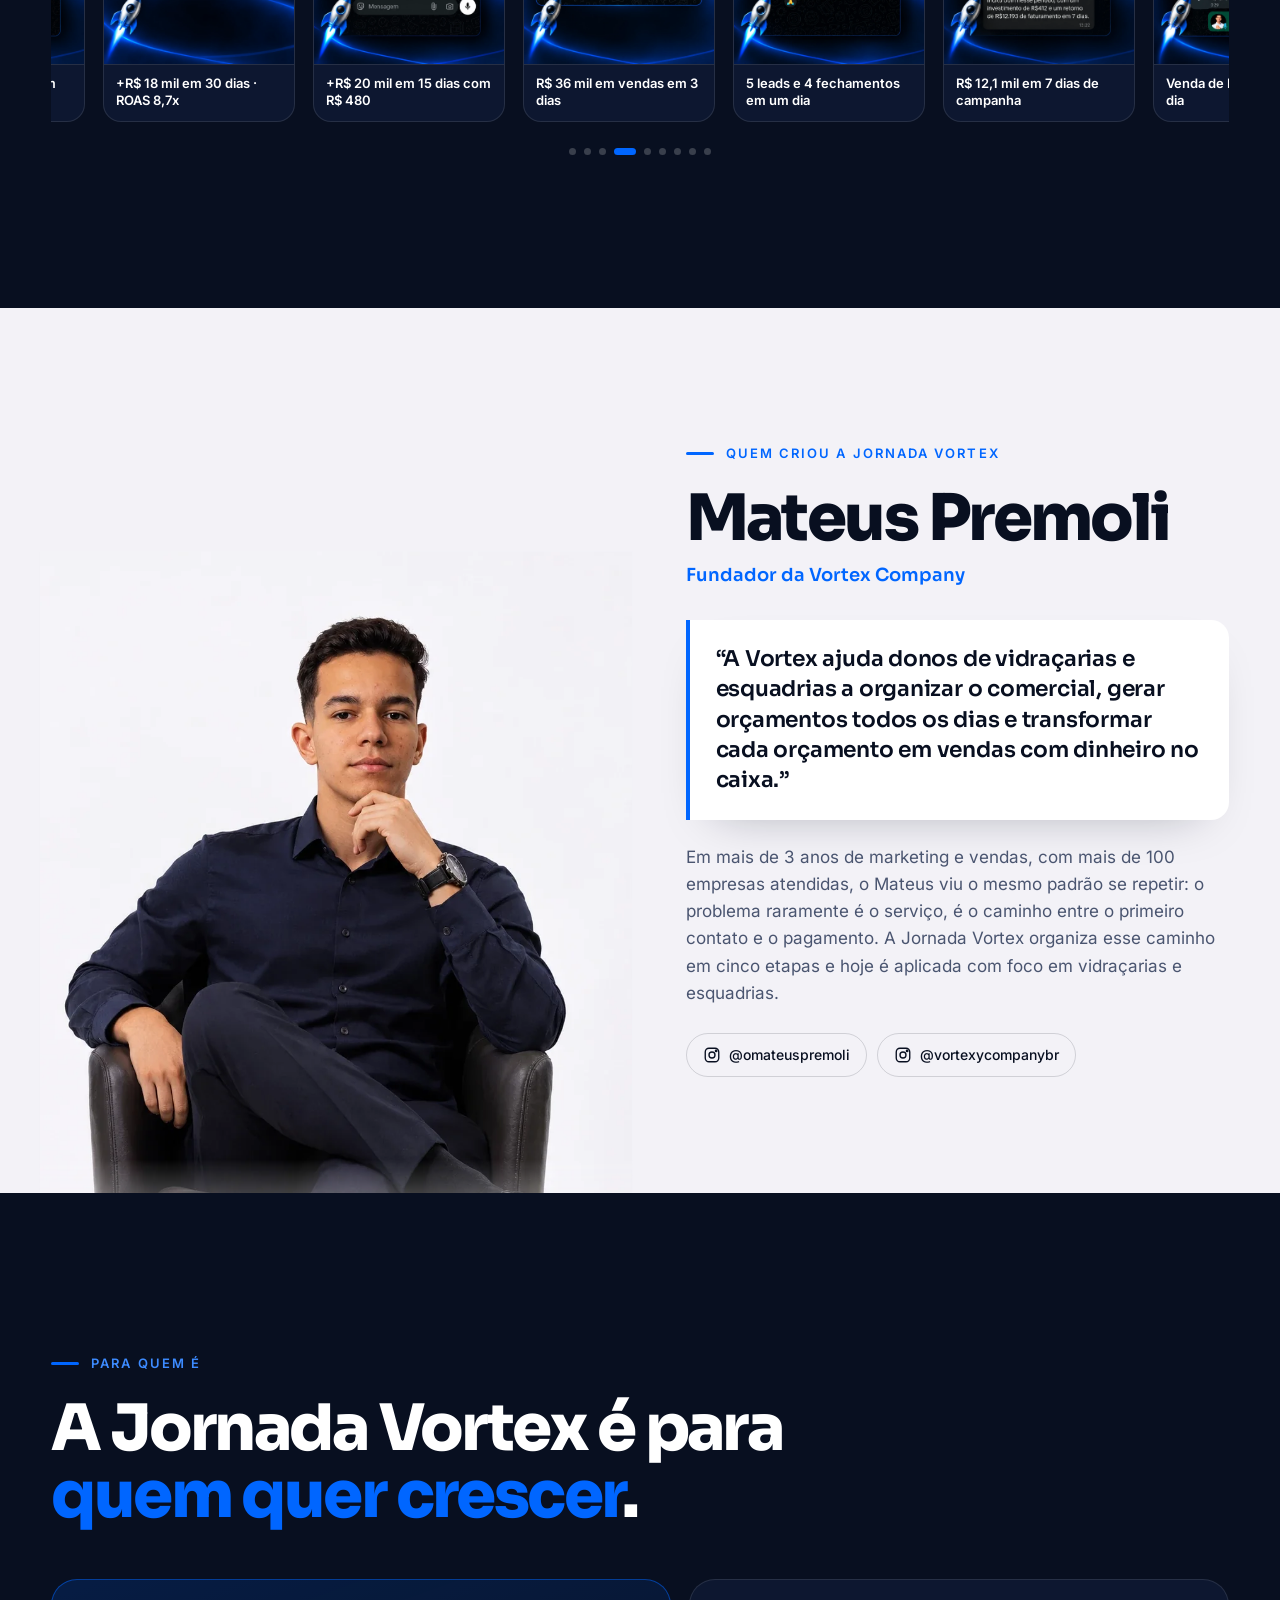
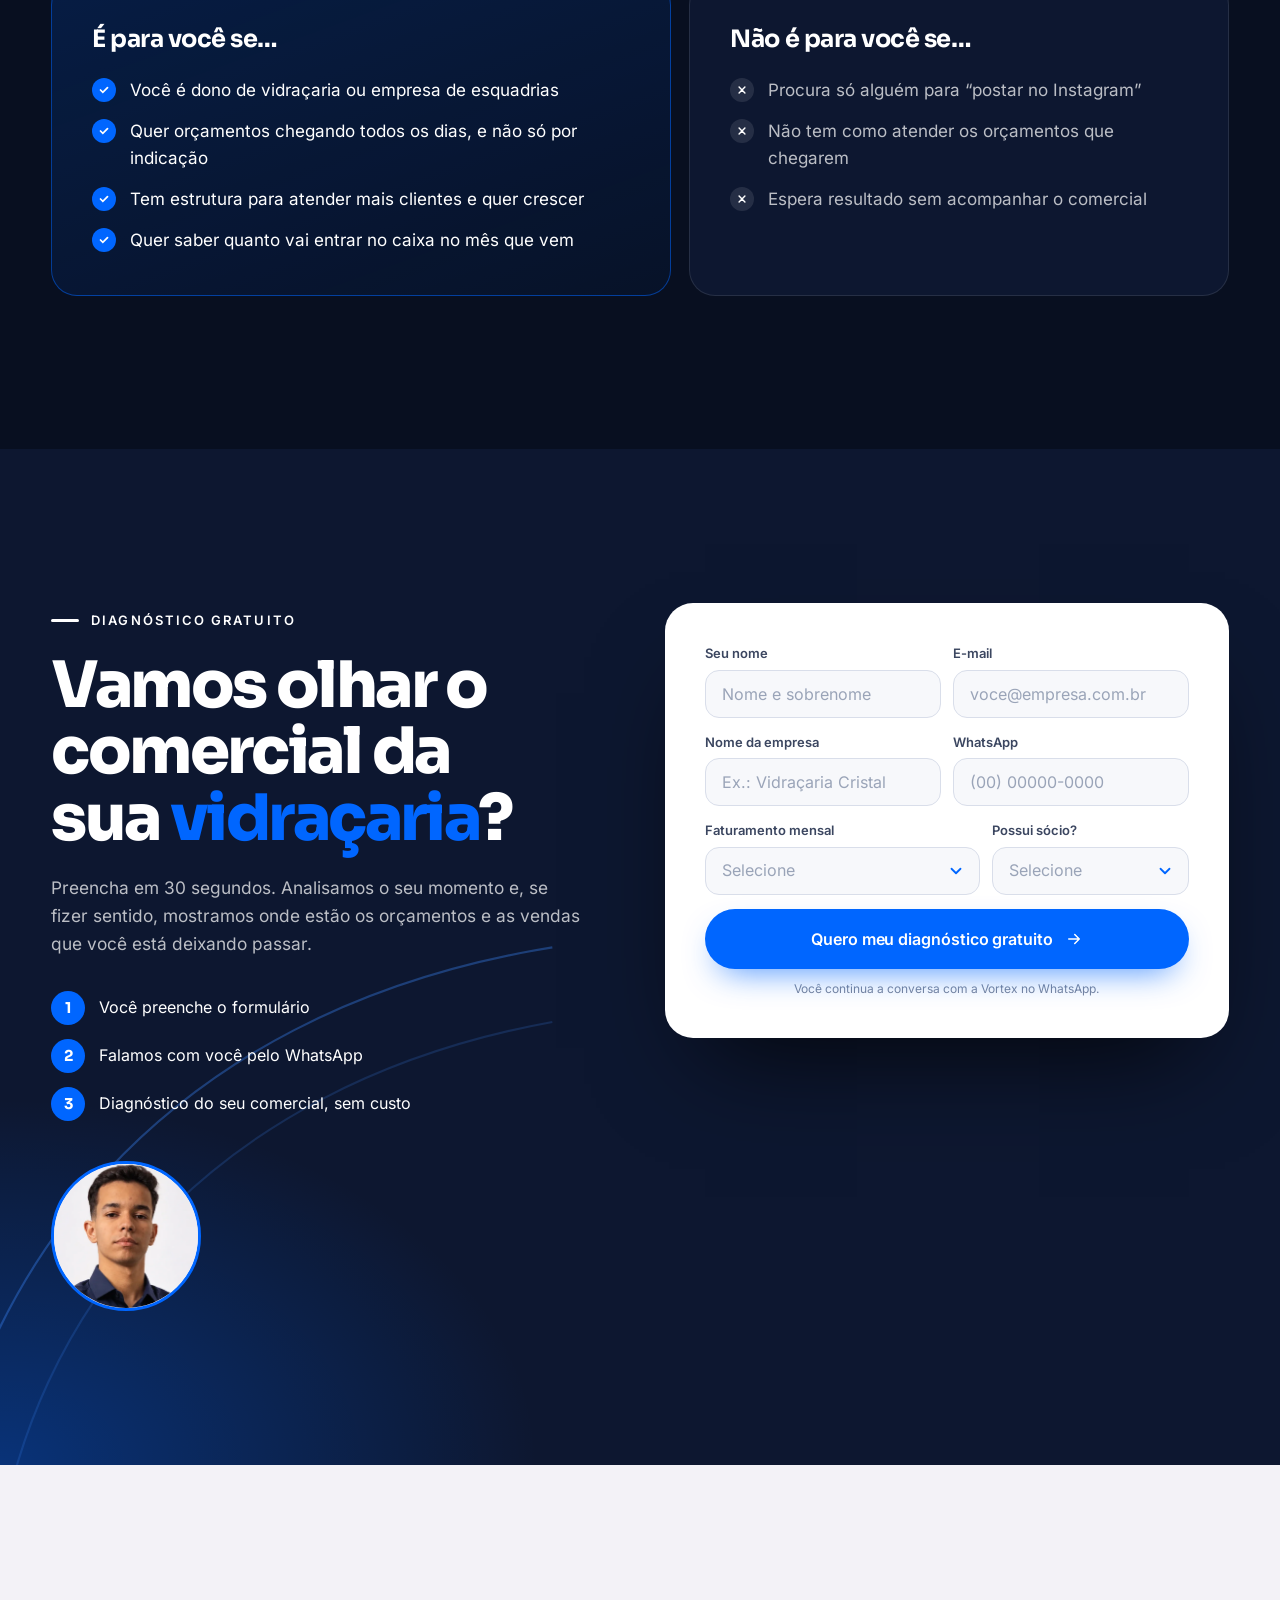
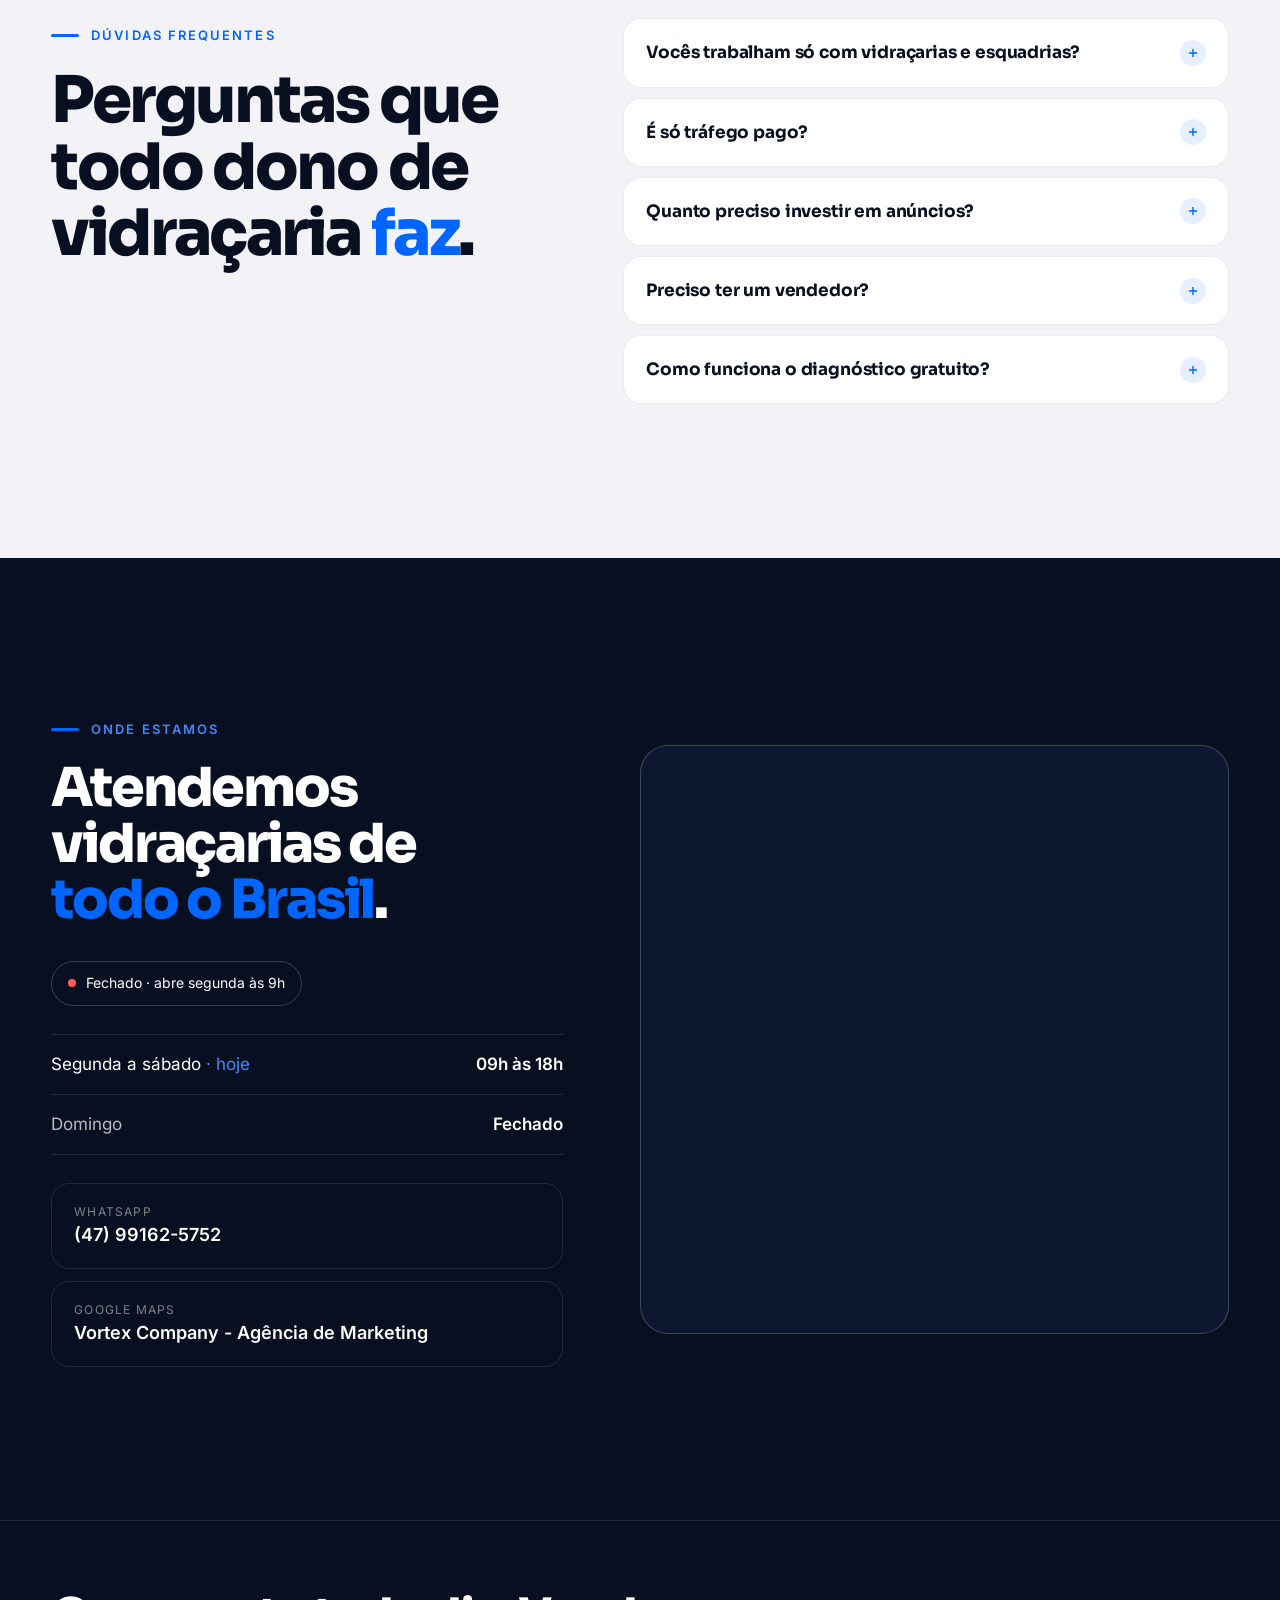
==== commit e7f9aeb5: "Headline com a dor real e pop-up de saída que funciona - Headline: "Orçamentos todos os dias, vendas" ====
--- a/public/index.html
+++ b/public/index.html
@@ -21,7 +21,7 @@
 
   <link rel="preload" href="assets/fonts/sora-latin-800-normal.woff2" as="font" type="font/woff2" crossorigin>
   <link rel="preload" href="assets/fonts/inter-latin-400-normal.woff2" as="font" type="font/woff2" crossorigin>
-  <link rel="stylesheet" href="assets/css/style.css?v=20261118c">
+  <link rel="stylesheet" href="assets/css/style.css?v=20261118d">
 
   <script type="application/ld+json">
   {
@@ -79,14 +79,13 @@
     <!-- HERO -->
     <section class="hero" id="inicio">
       <div class="hero__inner container">
-        <p class="kicker reveal-up"><span class="bar"></span>Jornada Vortex · marketing e vendas<span class="bar"></span></p>
+        <p class="kicker reveal-up"><span class="bar"></span>Para donos de vidraçarias e esquadrias<span class="bar"></span></p>
         <h1 class="hero__title">
-          <span class="line"><span>Sua vidraçaria ou esquadria</span></span>
-          <span class="line"><span>perdendo orçamentos?</span></span>
-          <span class="line"><span>Transforme cada um em</span></span>
-          <span class="line"><span><em>venda com dinheiro no caixa.</em></span></span>
+          <span class="line"><span>Orçamentos todos os dias,</span></span>
+          <span class="line"><span>vendas com previsibilidade</span></span>
+          <span class="line"><span>e um <em>comercial que fecha.</em></span></span>
         </h1>
-        <p class="hero__sub reveal-up">A Vortex organiza o comercial da sua vidraçaria com a <strong>Jornada Vortex</strong>: anúncios que geram <strong>orçamentos todos os dias</strong>, CRM e follow-up para que <strong>cada orçamento vire venda</strong>.</p>
+        <p class="hero__sub reveal-up">Chega de depender de indicação e de mês bom, mês ruim. Com a <strong>Jornada Vortex</strong>, sua vidraçaria ou esquadria recebe <strong>pedidos de orçamento todos os dias</strong>, ganha um <strong>processo comercial claro</strong> e transforma cada orçamento em <strong>venda com dinheiro no caixa</strong>.</p>
         <div class="hero__cta reveal-up">
           <a class="btn btn--primary btn--lg magnetic" data-lead data-origem="Topo do site" href="#diagnostico"><span>Quero meu diagnóstico gratuito</span><svg class="ico" viewBox="0 0 24 24"><path d="M5 12h14M13 6l6 6-6 6"/></svg></a>
           <a class="btn btn--ghost btn--lg magnetic" href="#metodo"><span>Conhecer a Jornada Vortex</span></a>
@@ -499,9 +498,9 @@
   <script src="assets/vendor/gsap.min.js"></script>
   <script src="assets/vendor/ScrollTrigger.min.js"></script>
   <script src="assets/vendor/lenis.min.js"></script>
-  <script src="assets/js/data.js?v=20261118c"></script>
+  <script src="assets/js/data.js?v=20261118d"></script>
   <script type="importmap">{ "imports": { "three": "./assets/vendor/three.module.min.js" } }</script>
-  <script type="module" src="assets/js/vortex3d.js?v=20261118c"></script>
-  <script src="assets/js/main.js?v=20261118c"></script>
+  <script type="module" src="assets/js/vortex3d.js?v=20261118d"></script>
+  <script src="assets/js/main.js?v=20261118d"></script>
 </body>
 </html>
